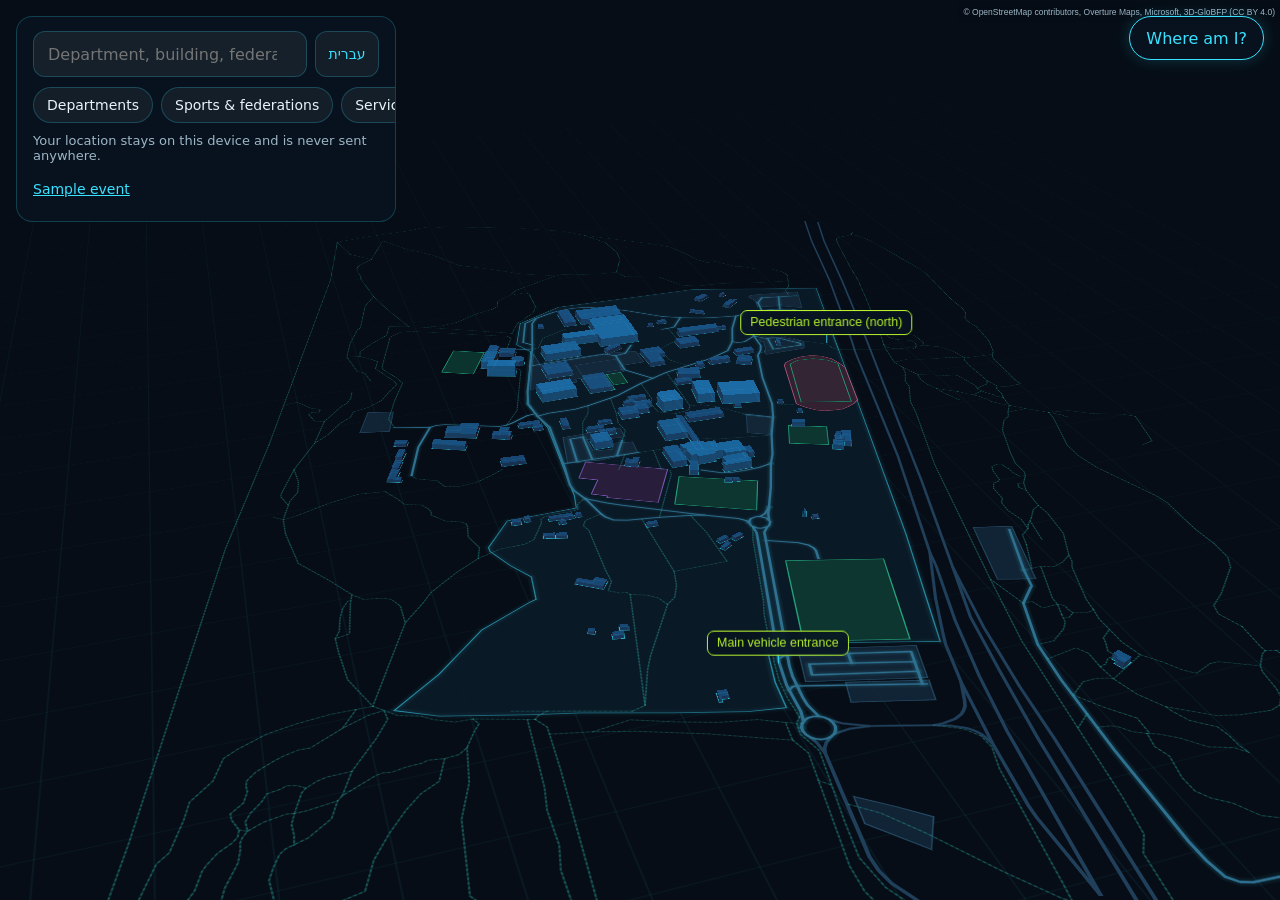
==== wingate-nav/index.html @ 74da4e4d "Update Wingate navigation app" ====
<!doctype html>
<html lang="he" dir="rtl">
  <head>
    <meta charset="UTF-8" />
    <meta name="viewport" content="width=device-width, initial-scale=1, viewport-fit=cover" />
    <meta name="theme-color" content="#060d16" />
    <meta name="apple-mobile-web-app-capable" content="yes" />
    <meta name="apple-mobile-web-app-status-bar-style" content="black-translucent" />
    <meta name="apple-mobile-web-app-title" content="ניווט וינגייט" />
    <link rel="manifest" href="./manifest.webmanifest" />
    <link rel="apple-touch-icon" href="./icons/icon-192.png" />
    <title>ניווט וינגייט</title>
    <script type="module" crossorigin src="/wingate-nav/assets/index-ClpWP4WN.js"></script>
    <link rel="stylesheet" crossorigin href="/wingate-nav/assets/index-DqFu-srZ.css">
  </head>
  <body>
    <div id="root"></div>
  </body>
</html>
---- wingate-nav/assets/index-DqFu-srZ.css ----
.maplibregl-map{-webkit-tap-highlight-color:#0000;-webkit-touch-callout:none;font:12px/20px Helvetica Neue,Arial,Helvetica,sans-serif;position:relative;overflow:hidden}.maplibregl-canvas{position:absolute;top:0;left:0}.maplibregl-map:fullscreen{width:100%;height:100%}.maplibregl-ctrl-group button.maplibregl-ctrl-compass{touch-action:none}.maplibregl-canvas-container.maplibregl-interactive,.maplibregl-ctrl-group button.maplibregl-ctrl-compass{cursor:grab;-webkit-user-select:none;user-select:none}.maplibregl-canvas-container.maplibregl-interactive.maplibregl-track-pointer{cursor:pointer}.maplibregl-canvas-container.maplibregl-interactive:active,.maplibregl-ctrl-group button.maplibregl-ctrl-compass:active{cursor:grabbing}.maplibregl-canvas-container.maplibregl-touch-zoom-rotate,.maplibregl-canvas-container.maplibregl-touch-zoom-rotate .maplibregl-canvas{touch-action:pan-x pan-y}.maplibregl-canvas-container.maplibregl-touch-drag-pan,.maplibregl-canvas-container.maplibregl-touch-drag-pan .maplibregl-canvas{touch-action:pinch-zoom}.maplibregl-canvas-container.maplibregl-touch-zoom-rotate.maplibregl-touch-drag-pan,.maplibregl-canvas-container.maplibregl-touch-zoom-rotate.maplibregl-touch-drag-pan .maplibregl-canvas{touch-action:none}.maplibregl-canvas-container.maplibregl-touch-drag-pan.maplibregl-cooperative-gestures,.maplibregl-canvas-container.maplibregl-touch-drag-pan.maplibregl-cooperative-gestures .maplibregl-canvas{touch-action:pan-x pan-y}.maplibregl-ctrl-bottom-left,.maplibregl-ctrl-bottom-right,.maplibregl-ctrl-top-left,.maplibregl-ctrl-top-right{pointer-events:none;z-index:2;position:absolute}.maplibregl-ctrl-top-left{top:0;left:0}.maplibregl-ctrl-top-right{top:0;right:0}.maplibregl-ctrl-bottom-left{bottom:0;left:0}.maplibregl-ctrl-bottom-right{bottom:0;right:0}.maplibregl-ctrl{clear:both;pointer-events:auto;transform:translate(0)}.maplibregl-ctrl-top-left .maplibregl-ctrl{float:left;margin:10px 0 0 10px}.maplibregl-ctrl-top-right .maplibregl-ctrl{float:right;margin:10px 10px 0 0}.maplibregl-ctrl-bottom-left .maplibregl-ctrl{float:left;margin:0 0 10px 10px}.maplibregl-ctrl-bottom-right .maplibregl-ctrl{float:right;margin:0 10px 10px 0}.maplibregl-ctrl-group{background:#fff;border-radius:4px}.maplibregl-ctrl-group:not(:empty){box-shadow:0 0 0 2px #0000001a}.maplibregl-ctrl-group button{box-sizing:border-box;cursor:pointer;background-color:#0000;border:0;outline:none;width:29px;height:29px;padding:0;display:block}.maplibregl-ctrl button{-webkit-user-select:none;user-select:none}.maplibregl-ctrl-group button+button{border-top:1px solid #ddd}.maplibregl-ctrl button .maplibregl-ctrl-icon{background-position:50%;background-repeat:no-repeat;width:100%;height:100%;display:block}@media (forced-colors:active){.maplibregl-ctrl-group:not(:empty){box-shadow:0 0 0 2px buttontext}.maplibregl-ctrl-icon{background-color:#0000}.maplibregl-ctrl-group button+button{border-top:1px solid buttontext}}.maplibregl-ctrl button::-moz-focus-inner{border:0;padding:0}.maplibregl-ctrl-attrib-button:focus,.maplibregl-ctrl-group button:focus{box-shadow:0 0 2px 2px #0096ff}.maplibregl-ctrl button:disabled{cursor:not-allowed}.maplibregl-ctrl button:disabled .maplibregl-ctrl-icon{opacity:.25}@media (hover:hover){.maplibregl-ctrl button:not(:disabled):hover{background-color:#0000000d}}.maplibregl-ctrl button:not(:disabled):active{background-color:#0000000d}.maplibregl-ctrl-group button:focus:focus-visible{box-shadow:0 0 2px 2px #0096ff}.maplibregl-ctrl-group button:focus:not(:focus-visible){box-shadow:none}.maplibregl-ctrl-group button:focus:first-child{border-radius:4px 4px 0 0}.maplibregl-ctrl-group button:focus:last-child{border-radius:0 0 4px 4px}.maplibregl-ctrl-group button:focus:only-child{border-radius:inherit}.maplibregl-ctrl button.maplibregl-ctrl-zoom-out .maplibregl-ctrl-icon{background-image:url("data:image/svg+xml;charset=utf-8,%3Csvg xmlns='http://www.w3.org/2000/svg' width='29' height='29' viewBox='0 0 29 29' fill='%23333'%3E %3Cpath d='M10 13c-.75 0-1.5.75-1.5 1.5S9.25 16 10 16h9c.75 0 1.5-.75 1.5-1.5S19.75 13 19 13z'/%3E %3C/svg%3E")}.maplibregl-ctrl button.maplibregl-ctrl-zoom-in .maplibregl-ctrl-icon{background-image:url("data:image/svg+xml;charset=utf-8,%3Csvg xmlns='http://www.w3.org/2000/svg' width='29' height='29' viewBox='0 0 29 29' fill='%23333'%3E %3Cpath d='M14.5 8.5c-.75 0-1.5.75-1.5 1.5v3h-3c-.75 0-1.5.75-1.5 1.5S9.25 16 10 16h3v3c0 .75.75 1.5 1.5 1.5S16 19.75 16 19v-3h3c.75 0 1.5-.75 1.5-1.5S19.75 13 19 13h-3v-3c0-.75-.75-1.5-1.5-1.5'/%3E %3C/svg%3E")}@media (forced-colors:active){.maplibregl-ctrl button.maplibregl-ctrl-zoom-out .maplibregl-ctrl-icon{background-image:url("data:image/svg+xml;charset=utf-8,%3Csvg xmlns='http://www.w3.org/2000/svg' width='29' height='29' viewBox='0 0 29 29' fill='%23fff'%3E %3Cpath d='M10 13c-.75 0-1.5.75-1.5 1.5S9.25 16 10 16h9c.75 0 1.5-.75 1.5-1.5S19.75 13 19 13z'/%3E %3C/svg%3E")}.maplibregl-ctrl button.maplibregl-ctrl-zoom-in .maplibregl-ctrl-icon{background-image:url("data:image/svg+xml;charset=utf-8,%3Csvg xmlns='http://www.w3.org/2000/svg' width='29' height='29' viewBox='0 0 29 29' fill='%23fff'%3E %3Cpath d='M14.5 8.5c-.75 0-1.5.75-1.5 1.5v3h-3c-.75 0-1.5.75-1.5 1.5S9.25 16 10 16h3v3c0 .75.75 1.5 1.5 1.5S16 19.75 16 19v-3h3c.75 0 1.5-.75 1.5-1.5S19.75 13 19 13h-3v-3c0-.75-.75-1.5-1.5-1.5'/%3E %3C/svg%3E")}}@media (forced-colors:active) and (prefers-color-scheme:light){.maplibregl-ctrl button.maplibregl-ctrl-zoom-out .maplibregl-ctrl-icon{background-image:url("data:image/svg+xml;charset=utf-8,%3Csvg xmlns='http://www.w3.org/2000/svg' width='29' height='29' viewBox='0 0 29 29' fill='%23000'%3E %3Cpath d='M10 13c-.75 0-1.5.75-1.5 1.5S9.25 16 10 16h9c.75 0 1.5-.75 1.5-1.5S19.75 13 19 13z'/%3E %3C/svg%3E")}.maplibregl-ctrl button.maplibregl-ctrl-zoom-in .maplibregl-ctrl-icon{background-image:url("data:image/svg+xml;charset=utf-8,%3Csvg xmlns='http://www.w3.org/2000/svg' width='29' height='29' viewBox='0 0 29 29' fill='%23000'%3E %3Cpath d='M14.5 8.5c-.75 0-1.5.75-1.5 1.5v3h-3c-.75 0-1.5.75-1.5 1.5S9.25 16 10 16h3v3c0 .75.75 1.5 1.5 1.5S16 19.75 16 19v-3h3c.75 0 1.5-.75 1.5-1.5S19.75 13 19 13h-3v-3c0-.75-.75-1.5-1.5-1.5'/%3E %3C/svg%3E")}}.maplibregl-ctrl button.maplibregl-ctrl-fullscreen .maplibregl-ctrl-icon{background-image:url("data:image/svg+xml;charset=utf-8,%3Csvg xmlns='http://www.w3.org/2000/svg' width='29' height='29' viewBox='0 0 29 29' fill='%23333'%3E %3Cpath d='M24 16v5.5c0 1.75-.75 2.5-2.5 2.5H16v-1l3-1.5-4-5.5 1-1 5.5 4 1.5-3zM6 16l1.5 3 5.5-4 1 1-4 5.5 3 1.5v1H7.5C5.75 24 5 23.25 5 21.5V16zm7-11v1l-3 1.5 4 5.5-1 1-5.5-4L6 13H5V7.5C5 5.75 5.75 5 7.5 5zm11 2.5c0-1.75-.75-2.5-2.5-2.5H16v1l3 1.5-4 5.5 1 1 5.5-4 1.5 3h1z'/%3E %3C/svg%3E")}.maplibregl-ctrl button.maplibregl-ctrl-shrink .maplibregl-ctrl-icon{background-image:url("data:image/svg+xml;charset=utf-8,%3Csvg xmlns='http://www.w3.org/2000/svg' width='29' height='29' viewBox='0 0 29 29'%3E %3Cpath d='M18.5 16c-1.75 0-2.5.75-2.5 2.5V24h1l1.5-3 5.5 4 1-1-4-5.5 3-1.5v-1zM13 18.5c0-1.75-.75-2.5-2.5-2.5H5v1l3 1.5L4 24l1 1 5.5-4 1.5 3h1zm3-8c0 1.75.75 2.5 2.5 2.5H24v-1l-3-1.5L25 5l-1-1-5.5 4L17 5h-1zM10.5 13c1.75 0 2.5-.75 2.5-2.5V5h-1l-1.5 3L5 4 4 5l4 5.5L5 12v1z'/%3E %3C/svg%3E")}@media (forced-colors:active){.maplibregl-ctrl button.maplibregl-ctrl-fullscreen .maplibregl-ctrl-icon{background-image:url("data:image/svg+xml;charset=utf-8,%3Csvg xmlns='http://www.w3.org/2000/svg' width='29' height='29' viewBox='0 0 29 29' fill='%23fff'%3E %3Cpath d='M24 16v5.5c0 1.75-.75 2.5-2.5 2.5H16v-1l3-1.5-4-5.5 1-1 5.5 4 1.5-3zM6 16l1.5 3 5.5-4 1 1-4 5.5 3 1.5v1H7.5C5.75 24 5 23.25 5 21.5V16zm7-11v1l-3 1.5 4 5.5-1 1-5.5-4L6 13H5V7.5C5 5.75 5.75 5 7.5 5zm11 2.5c0-1.75-.75-2.5-2.5-2.5H16v1l3 1.5-4 5.5 1 1 5.5-4 1.5 3h1z'/%3E %3C/svg%3E")}.maplibregl-ctrl button.maplibregl-ctrl-shrink .maplibregl-ctrl-icon{background-image:url("data:image/svg+xml;charset=utf-8,%3Csvg xmlns='http://www.w3.org/2000/svg' width='29' height='29' viewBox='0 0 29 29' fill='%23fff'%3E %3Cpath d='M18.5 16c-1.75 0-2.5.75-2.5 2.5V24h1l1.5-3 5.5 4 1-1-4-5.5 3-1.5v-1zM13 18.5c0-1.75-.75-2.5-2.5-2.5H5v1l3 1.5L4 24l1 1 5.5-4 1.5 3h1zm3-8c0 1.75.75 2.5 2.5 2.5H24v-1l-3-1.5L25 5l-1-1-5.5 4L17 5h-1zM10.5 13c1.75 0 2.5-.75 2.5-2.5V5h-1l-1.5 3L5 4 4 5l4 5.5L5 12v1z'/%3E %3C/svg%3E")}}@media (forced-colors:active) and (prefers-color-scheme:light){.maplibregl-ctrl button.maplibregl-ctrl-fullscreen .maplibregl-ctrl-icon{background-image:url("data:image/svg+xml;charset=utf-8,%3Csvg xmlns='http://www.w3.org/2000/svg' width='29' height='29' viewBox='0 0 29 29' fill='%23000'%3E %3Cpath d='M24 16v5.5c0 1.75-.75 2.5-2.5 2.5H16v-1l3-1.5-4-5.5 1-1 5.5 4 1.5-3zM6 16l1.5 3 5.5-4 1 1-4 5.5 3 1.5v1H7.5C5.75 24 5 23.25 5 21.5V16zm7-11v1l-3 1.5 4 5.5-1 1-5.5-4L6 13H5V7.5C5 5.75 5.75 5 7.5 5zm11 2.5c0-1.75-.75-2.5-2.5-2.5H16v1l3 1.5-4 5.5 1 1 5.5-4 1.5 3h1z'/%3E %3C/svg%3E")}.maplibregl-ctrl button.maplibregl-ctrl-shrink .maplibregl-ctrl-icon{background-image:url("data:image/svg+xml;charset=utf-8,%3Csvg xmlns='http://www.w3.org/2000/svg' width='29' height='29' viewBox='0 0 29 29' fill='%23000'%3E %3Cpath d='M18.5 16c-1.75 0-2.5.75-2.5 2.5V24h1l1.5-3 5.5 4 1-1-4-5.5 3-1.5v-1zM13 18.5c0-1.75-.75-2.5-2.5-2.5H5v1l3 1.5L4 24l1 1 5.5-4 1.5 3h1zm3-8c0 1.75.75 2.5 2.5 2.5H24v-1l-3-1.5L25 5l-1-1-5.5 4L17 5h-1zM10.5 13c1.75 0 2.5-.75 2.5-2.5V5h-1l-1.5 3L5 4 4 5l4 5.5L5 12v1z'/%3E %3C/svg%3E")}}.maplibregl-ctrl button.maplibregl-ctrl-compass .maplibregl-ctrl-icon{background-image:url("data:image/svg+xml;charset=utf-8,%3Csvg xmlns='http://www.w3.org/2000/svg' width='29' height='29' viewBox='0 0 29 29' fill='%23333'%3E %3Cpath d='m10.5 14 4-8 4 8z'/%3E %3Cpath fill='%23ccc' d='m10.5 16 4 8 4-8z'/%3E %3C/svg%3E")}@media (forced-colors:active){.maplibregl-ctrl button.maplibregl-ctrl-compass .maplibregl-ctrl-icon{background-image:url("data:image/svg+xml;charset=utf-8,%3Csvg xmlns='http://www.w3.org/2000/svg' width='29' height='29' viewBox='0 0 29 29' fill='%23fff'%3E %3Cpath d='m10.5 14 4-8 4 8z'/%3E %3Cpath fill='%23ccc' d='m10.5 16 4 8 4-8z'/%3E %3C/svg%3E")}}@media (forced-colors:active) and (prefers-color-scheme:light){.maplibregl-ctrl button.maplibregl-ctrl-compass .maplibregl-ctrl-icon{background-image:url("data:image/svg+xml;charset=utf-8,%3Csvg xmlns='http://www.w3.org/2000/svg' width='29' height='29' viewBox='0 0 29 29' fill='%23000'%3E %3Cpath d='m10.5 14 4-8 4 8z'/%3E %3Cpath fill='%23ccc' d='m10.5 16 4 8 4-8z'/%3E %3C/svg%3E")}}.maplibregl-ctrl button.maplibregl-ctrl-globe .maplibregl-ctrl-icon{background-image:url("data:image/svg+xml;charset=utf-8,%3Csvg xmlns='http://www.w3.org/2000/svg' width='22' height='22' fill='none' viewBox='0 0 22 22' stroke='%23333'%3E %3Ccircle cx='11' cy='11' r='8.5'/%3E %3Cpath d='M17.5 11c0 4.819-3.02 8.5-6.5 8.5S4.5 15.819 4.5 11 7.52 2.5 11 2.5s6.5 3.681 6.5 8.5Z'/%3E %3Cpath d='M13.5 11c0 2.447-.331 4.64-.853 6.206-.262.785-.562 1.384-.872 1.777-.314.399-.58.517-.775.517-.195 0-.461-.118-.775-.517-.31-.393-.61-.992-.872-1.777C8.831 15.64 8.5 13.446 8.5 11c0-2.447.331-4.64.853-6.206.262-.785.562-1.384.872-1.777.314-.399.58-.517.775-.517.195 0 .461.118.775.517.31.393.61.992.872 1.777.522 1.565.853 3.76.853 6.206Z'/%3E %3Cpath d='M11 7.5c-1.909 0-3.622-.166-4.845-.428-.616-.132-1.08-.283-1.379-.434a1.333 1.333 0 0 1-.224-.138c.047-.038.12-.085.224-.138.299-.151.763-.302 1.379-.434C7.378 5.666 9.091 5.5 11 5.5c1.909 0 3.622.166 4.845.428.616.132 1.08.283 1.379.434.105.053.177.1.224.138-.047.038-.12.085-.224.138-.299.151-.763.302-1.379.434-1.223.262-2.936.428-4.845.428ZM4.486 6.436ZM11 16.5c-1.909 0-3.622-.166-4.845-.428-.616-.132-1.08-.283-1.379-.434a1.33 1.33 0 0 1-.224-.138 1.33 1.33 0 0 1 .224-.138c.299-.151.763-.302 1.379-.434C7.378 14.666 9.091 14.5 11 14.5c1.909 0 3.622.166 4.845.428.616.132 1.08.283 1.379.434.105.053.177.1.224.138a1.33 1.33 0 0 1-.224.138c-.299.151-.763.302-1.379.434-1.223.262-2.936.428-4.845.428Zm-6.514-1.064ZM11 12.5c-2.46 0-4.672-.222-6.255-.574-.796-.177-1.406-.38-1.805-.59a1.465 1.465 0 0 1-.39-.272.293.293 0 0 1-.047-.064.293.293 0 0 1 .048-.064c.066-.073.189-.167.389-.272.399-.21 1.009-.413 1.805-.59C6.328 9.722 8.54 9.5 11 9.5s4.672.222 6.256.574c.795.177 1.405.38 1.804.59.2.105.323.2.39.272a.33.33 0 0 1 .047.064.293.293 0 0 1-.048.064 1.435 1.435 0 0 1-.389.272c-.399.21-1.009.413-1.804.59-1.584.352-3.796.574-6.256.574Zm-8.501-1.51v.002-.002Zm0 .018v.002-.002Zm17.002.002v-.002.002Zm0-.018v-.002.002Z'/%3E %3C/svg%3E")}.maplibregl-ctrl button.maplibregl-ctrl-globe-enabled .maplibregl-ctrl-icon{background-image:url("data:image/svg+xml;charset=utf-8,%3Csvg xmlns='http://www.w3.org/2000/svg' width='22' height='22' fill='none' viewBox='0 0 22 22' stroke='%2333b5e5'%3E %3Ccircle cx='11' cy='11' r='8.5'/%3E %3Cpath d='M17.5 11c0 4.819-3.02 8.5-6.5 8.5S4.5 15.819 4.5 11 7.52 2.5 11 2.5s6.5 3.681 6.5 8.5Z'/%3E %3Cpath d='M13.5 11c0 2.447-.331 4.64-.853 6.206-.262.785-.562 1.384-.872 1.777-.314.399-.58.517-.775.517-.195 0-.461-.118-.775-.517-.31-.393-.61-.992-.872-1.777C8.831 15.64 8.5 13.446 8.5 11c0-2.447.331-4.64.853-6.206.262-.785.562-1.384.872-1.777.314-.399.58-.517.775-.517.195 0 .461.118.775.517.31.393.61.992.872 1.777.522 1.565.853 3.76.853 6.206Z'/%3E %3Cpath d='M11 7.5c-1.909 0-3.622-.166-4.845-.428-.616-.132-1.08-.283-1.379-.434a1.333 1.333 0 0 1-.224-.138c.047-.038.12-.085.224-.138.299-.151.763-.302 1.379-.434C7.378 5.666 9.091 5.5 11 5.5c1.909 0 3.622.166 4.845.428.616.132 1.08.283 1.379.434.105.053.177.1.224.138-.047.038-.12.085-.224.138-.299.151-.763.302-1.379.434-1.223.262-2.936.428-4.845.428ZM4.486 6.436ZM11 16.5c-1.909 0-3.622-.166-4.845-.428-.616-.132-1.08-.283-1.379-.434a1.33 1.33 0 0 1-.224-.138 1.33 1.33 0 0 1 .224-.138c.299-.151.763-.302 1.379-.434C7.378 14.666 9.091 14.5 11 14.5c1.909 0 3.622.166 4.845.428.616.132 1.08.283 1.379.434.105.053.177.1.224.138a1.33 1.33 0 0 1-.224.138c-.299.151-.763.302-1.379.434-1.223.262-2.936.428-4.845.428Zm-6.514-1.064ZM11 12.5c-2.46 0-4.672-.222-6.255-.574-.796-.177-1.406-.38-1.805-.59a1.465 1.465 0 0 1-.39-.272.293.293 0 0 1-.047-.064.293.293 0 0 1 .048-.064c.066-.073.189-.167.389-.272.399-.21 1.009-.413 1.805-.59C6.328 9.722 8.54 9.5 11 9.5s4.672.222 6.256.574c.795.177 1.405.38 1.804.59.2.105.323.2.39.272a.33.33 0 0 1 .047.064.293.293 0 0 1-.048.064 1.435 1.435 0 0 1-.389.272c-.399.21-1.009.413-1.804.59-1.584.352-3.796.574-6.256.574Zm-8.501-1.51v.002-.002Zm0 .018v.002-.002Zm17.002.002v-.002.002Zm0-.018v-.002.002Z'/%3E %3C/svg%3E")}.maplibregl-ctrl button.maplibregl-ctrl-terrain .maplibregl-ctrl-icon{background-image:url("data:image/svg+xml;charset=utf-8,%3Csvg xmlns='http://www.w3.org/2000/svg' width='22' height='22' viewBox='0 0 22 22' fill='%23333'%3E %3Cpath d='m1.754 13.406 4.453-4.851 3.09 3.09 3.281 3.277.969-.969-3.309-3.312 3.844-4.121 6.148 6.886h1.082v-.855l-7.207-8.07-4.84 5.187L6.169 6.57l-5.48 5.965v.871ZM.688 16.844h20.625v1.375H.688Zm0 0'/%3E %3C/svg%3E")}.maplibregl-ctrl button.maplibregl-ctrl-terrain-enabled .maplibregl-ctrl-icon{background-image:url("data:image/svg+xml;charset=utf-8,%3Csvg xmlns='http://www.w3.org/2000/svg' width='22' height='22' viewBox='0 0 22 22' fill='%2333b5e5'%3E %3Cpath d='m1.754 13.406 4.453-4.851 3.09 3.09 3.281 3.277.969-.969-3.309-3.312 3.844-4.121 6.148 6.886h1.082v-.855l-7.207-8.07-4.84 5.187L6.169 6.57l-5.48 5.965v.871ZM.688 16.844h20.625v1.375H.688Zm0 0'/%3E %3C/svg%3E")}.maplibregl-ctrl button.maplibregl-ctrl-geolocate .maplibregl-ctrl-icon{background-image:url("data:image/svg+xml;charset=utf-8,%3Csvg xmlns='http://www.w3.org/2000/svg' width='29' height='29' viewBox='0 0 20 20' fill='%23333'%3E %3Cpath d='M10 4C9 4 9 5 9 5v.1A5 5 0 0 0 5.1 9H5s-1 0-1 1 1 1 1 1h.1A5 5 0 0 0 9 14.9v.1s0 1 1 1 1-1 1-1v-.1a5 5 0 0 0 3.9-3.9h.1s1 0 1-1-1-1-1-1h-.1A5 5 0 0 0 11 5.1V5s0-1-1-1m0 2.5a3.5 3.5 0 1 1 0 7 3.5 3.5 0 1 1 0-7'/%3E %3Ccircle id='dot' cx='10' cy='10' r='2'/%3E %3Cpath id='stroke' d='m14 5 1 1-9 9-1-1z' display='none'/%3E %3C/svg%3E")}.maplibregl-ctrl button.maplibregl-ctrl-geolocate:disabled .maplibregl-ctrl-icon{background-image:url("data:image/svg+xml;charset=utf-8,%3Csvg xmlns='http://www.w3.org/2000/svg' width='29' height='29' viewBox='0 0 20 20' fill='%23aaa'%3E %3Cpath d='M10 4C9 4 9 5 9 5v.1A5 5 0 0 0 5.1 9H5s-1 0-1 1 1 1 1 1h.1A5 5 0 0 0 9 14.9v.1s0 1 1 1 1-1 1-1v-.1a5 5 0 0 0 3.9-3.9h.1s1 0 1-1-1-1-1-1h-.1A5 5 0 0 0 11 5.1V5s0-1-1-1m0 2.5a3.5 3.5 0 1 1 0 7 3.5 3.5 0 1 1 0-7'/%3E %3Ccircle id='dot' cx='10' cy='10' r='2'/%3E %3Cpath id='stroke' d='m14 5 1 1-9 9-1-1z' fill='%23f00'/%3E %3C/svg%3E")}.maplibregl-ctrl button.maplibregl-ctrl-geolocate.maplibregl-ctrl-geolocate-active .maplibregl-ctrl-icon{background-image:url("data:image/svg+xml;charset=utf-8,%3Csvg xmlns='http://www.w3.org/2000/svg' width='29' height='29' viewBox='0 0 20 20' fill='%2333b5e5'%3E %3Cpath d='M10 4C9 4 9 5 9 5v.1A5 5 0 0 0 5.1 9H5s-1 0-1 1 1 1 1 1h.1A5 5 0 0 0 9 14.9v.1s0 1 1 1 1-1 1-1v-.1a5 5 0 0 0 3.9-3.9h.1s1 0 1-1-1-1-1-1h-.1A5 5 0 0 0 11 5.1V5s0-1-1-1m0 2.5a3.5 3.5 0 1 1 0 7 3.5 3.5 0 1 1 0-7'/%3E %3Ccircle id='dot' cx='10' cy='10' r='2'/%3E %3Cpath id='stroke' d='m14 5 1 1-9 9-1-1z' display='none'/%3E %3C/svg%3E")}.maplibregl-ctrl button.maplibregl-ctrl-geolocate.maplibregl-ctrl-geolocate-active-error .maplibregl-ctrl-icon{background-image:url("data:image/svg+xml;charset=utf-8,%3Csvg xmlns='http://www.w3.org/2000/svg' width='29' height='29' viewBox='0 0 20 20' fill='%23e58978'%3E %3Cpath d='M10 4C9 4 9 5 9 5v.1A5 5 0 0 0 5.1 9H5s-1 0-1 1 1 1 1 1h.1A5 5 0 0 0 9 14.9v.1s0 1 1 1 1-1 1-1v-.1a5 5 0 0 0 3.9-3.9h.1s1 0 1-1-1-1-1-1h-.1A5 5 0 0 0 11 5.1V5s0-1-1-1m0 2.5a3.5 3.5 0 1 1 0 7 3.5 3.5 0 1 1 0-7'/%3E %3Ccircle id='dot' cx='10' cy='10' r='2'/%3E %3Cpath id='stroke' d='m14 5 1 1-9 9-1-1z' display='none'/%3E %3C/svg%3E")}.maplibregl-ctrl button.maplibregl-ctrl-geolocate.maplibregl-ctrl-geolocate-background .maplibregl-ctrl-icon{background-image:url("data:image/svg+xml;charset=utf-8,%3Csvg xmlns='http://www.w3.org/2000/svg' width='29' height='29' viewBox='0 0 20 20' fill='%2333b5e5'%3E %3Cpath d='M10 4C9 4 9 5 9 5v.1A5 5 0 0 0 5.1 9H5s-1 0-1 1 1 1 1 1h.1A5 5 0 0 0 9 14.9v.1s0 1 1 1 1-1 1-1v-.1a5 5 0 0 0 3.9-3.9h.1s1 0 1-1-1-1-1-1h-.1A5 5 0 0 0 11 5.1V5s0-1-1-1m0 2.5a3.5 3.5 0 1 1 0 7 3.5 3.5 0 1 1 0-7'/%3E %3Ccircle id='dot' cx='10' cy='10' r='2' display='none'/%3E %3Cpath id='stroke' d='m14 5 1 1-9 9-1-1z' display='none'/%3E %3C/svg%3E")}.maplibregl-ctrl button.maplibregl-ctrl-geolocate.maplibregl-ctrl-geolocate-background-error .maplibregl-ctrl-icon{background-image:url("data:image/svg+xml;charset=utf-8,%3Csvg xmlns='http://www.w3.org/2000/svg' width='29' height='29' viewBox='0 0 20 20' fill='%23e54e33'%3E %3Cpath d='M10 4C9 4 9 5 9 5v.1A5 5 0 0 0 5.1 9H5s-1 0-1 1 1 1 1 1h.1A5 5 0 0 0 9 14.9v.1s0 1 1 1 1-1 1-1v-.1a5 5 0 0 0 3.9-3.9h.1s1 0 1-1-1-1-1-1h-.1A5 5 0 0 0 11 5.1V5s0-1-1-1m0 2.5a3.5 3.5 0 1 1 0 7 3.5 3.5 0 1 1 0-7'/%3E %3Ccircle id='dot' cx='10' cy='10' r='2' display='none'/%3E %3Cpath id='stroke' d='m14 5 1 1-9 9-1-1z' display='none'/%3E %3C/svg%3E")}.maplibregl-ctrl button.maplibregl-ctrl-geolocate.maplibregl-ctrl-geolocate-waiting .maplibregl-ctrl-icon{animation:2s linear infinite maplibregl-spin}@media (forced-colors:active){.maplibregl-ctrl button.maplibregl-ctrl-geolocate .maplibregl-ctrl-icon{background-image:url("data:image/svg+xml;charset=utf-8,%3Csvg xmlns='http://www.w3.org/2000/svg' width='29' height='29' viewBox='0 0 20 20' fill='%23fff'%3E %3Cpath d='M10 4C9 4 9 5 9 5v.1A5 5 0 0 0 5.1 9H5s-1 0-1 1 1 1 1 1h.1A5 5 0 0 0 9 14.9v.1s0 1 1 1 1-1 1-1v-.1a5 5 0 0 0 3.9-3.9h.1s1 0 1-1-1-1-1-1h-.1A5 5 0 0 0 11 5.1V5s0-1-1-1m0 2.5a3.5 3.5 0 1 1 0 7 3.5 3.5 0 1 1 0-7'/%3E %3Ccircle id='dot' cx='10' cy='10' r='2'/%3E %3Cpath id='stroke' d='m14 5 1 1-9 9-1-1z' display='none'/%3E %3C/svg%3E")}.maplibregl-ctrl button.maplibregl-ctrl-geolocate:disabled .maplibregl-ctrl-icon{background-image:url("data:image/svg+xml;charset=utf-8,%3Csvg xmlns='http://www.w3.org/2000/svg' width='29' height='29' viewBox='0 0 20 20' fill='%23999'%3E %3Cpath d='M10 4C9 4 9 5 9 5v.1A5 5 0 0 0 5.1 9H5s-1 0-1 1 1 1 1 1h.1A5 5 0 0 0 9 14.9v.1s0 1 1 1 1-1 1-1v-.1a5 5 0 0 0 3.9-3.9h.1s1 0 1-1-1-1-1-1h-.1A5 5 0 0 0 11 5.1V5s0-1-1-1m0 2.5a3.5 3.5 0 1 1 0 7 3.5 3.5 0 1 1 0-7'/%3E %3Ccircle id='dot' cx='10' cy='10' r='2'/%3E %3Cpath id='stroke' d='m14 5 1 1-9 9-1-1z' fill='%23f00'/%3E %3C/svg%3E")}.maplibregl-ctrl button.maplibregl-ctrl-geolocate.maplibregl-ctrl-geolocate-active .maplibregl-ctrl-icon{background-image:url("data:image/svg+xml;charset=utf-8,%3Csvg xmlns='http://www.w3.org/2000/svg' width='29' height='29' viewBox='0 0 20 20' fill='%2333b5e5'%3E %3Cpath d='M10 4C9 4 9 5 9 5v.1A5 5 0 0 0 5.1 9H5s-1 0-1 1 1 1 1 1h.1A5 5 0 0 0 9 14.9v.1s0 1 1 1 1-1 1-1v-.1a5 5 0 0 0 3.9-3.9h.1s1 0 1-1-1-1-1-1h-.1A5 5 0 0 0 11 5.1V5s0-1-1-1m0 2.5a3.5 3.5 0 1 1 0 7 3.5 3.5 0 1 1 0-7'/%3E %3Ccircle id='dot' cx='10' cy='10' r='2'/%3E %3Cpath id='stroke' d='m14 5 1 1-9 9-1-1z' display='none'/%3E %3C/svg%3E")}.maplibregl-ctrl button.maplibregl-ctrl-geolocate.maplibregl-ctrl-geolocate-active-error .maplibregl-ctrl-icon{background-image:url("data:image/svg+xml;charset=utf-8,%3Csvg xmlns='http://www.w3.org/2000/svg' width='29' height='29' viewBox='0 0 20 20' fill='%23e58978'%3E %3Cpath d='M10 4C9 4 9 5 9 5v.1A5 5 0 0 0 5.1 9H5s-1 0-1 1 1 1 1 1h.1A5 5 0 0 0 9 14.9v.1s0 1 1 1 1-1 1-1v-.1a5 5 0 0 0 3.9-3.9h.1s1 0 1-1-1-1-1-1h-.1A5 5 0 0 0 11 5.1V5s0-1-1-1m0 2.5a3.5 3.5 0 1 1 0 7 3.5 3.5 0 1 1 0-7'/%3E %3Ccircle id='dot' cx='10' cy='10' r='2'/%3E %3Cpath id='stroke' d='m14 5 1 1-9 9-1-1z' display='none'/%3E %3C/svg%3E")}.maplibregl-ctrl button.maplibregl-ctrl-geolocate.maplibregl-ctrl-geolocate-background .maplibregl-ctrl-icon{background-image:url("data:image/svg+xml;charset=utf-8,%3Csvg xmlns='http://www.w3.org/2000/svg' width='29' height='29' viewBox='0 0 20 20' fill='%2333b5e5'%3E %3Cpath d='M10 4C9 4 9 5 9 5v.1A5 5 0 0 0 5.1 9H5s-1 0-1 1 1 1 1 1h.1A5 5 0 0 0 9 14.9v.1s0 1 1 1 1-1 1-1v-.1a5 5 0 0 0 3.9-3.9h.1s1 0 1-1-1-1-1-1h-.1A5 5 0 0 0 11 5.1V5s0-1-1-1m0 2.5a3.5 3.5 0 1 1 0 7 3.5 3.5 0 1 1 0-7'/%3E %3Ccircle id='dot' cx='10' cy='10' r='2' display='none'/%3E %3Cpath id='stroke' d='m14 5 1 1-9 9-1-1z' display='none'/%3E %3C/svg%3E")}.maplibregl-ctrl button.maplibregl-ctrl-geolocate.maplibregl-ctrl-geolocate-background-error .maplibregl-ctrl-icon{background-image:url("data:image/svg+xml;charset=utf-8,%3Csvg xmlns='http://www.w3.org/2000/svg' width='29' height='29' viewBox='0 0 20 20' fill='%23e54e33'%3E %3Cpath d='M10 4C9 4 9 5 9 5v.1A5 5 0 0 0 5.1 9H5s-1 0-1 1 1 1 1 1h.1A5 5 0 0 0 9 14.9v.1s0 1 1 1 1-1 1-1v-.1a5 5 0 0 0 3.9-3.9h.1s1 0 1-1-1-1-1-1h-.1A5 5 0 0 0 11 5.1V5s0-1-1-1m0 2.5a3.5 3.5 0 1 1 0 7 3.5 3.5 0 1 1 0-7'/%3E %3Ccircle id='dot' cx='10' cy='10' r='2' display='none'/%3E %3Cpath id='stroke' d='m14 5 1 1-9 9-1-1z' display='none'/%3E %3C/svg%3E")}}@media (forced-colors:active) and (prefers-color-scheme:light){.maplibregl-ctrl button.maplibregl-ctrl-geolocate .maplibregl-ctrl-icon{background-image:url("data:image/svg+xml;charset=utf-8,%3Csvg xmlns='http://www.w3.org/2000/svg' width='29' height='29' viewBox='0 0 20 20' fill='%23000'%3E %3Cpath d='M10 4C9 4 9 5 9 5v.1A5 5 0 0 0 5.1 9H5s-1 0-1 1 1 1 1 1h.1A5 5 0 0 0 9 14.9v.1s0 1 1 1 1-1 1-1v-.1a5 5 0 0 0 3.9-3.9h.1s1 0 1-1-1-1-1-1h-.1A5 5 0 0 0 11 5.1V5s0-1-1-1m0 2.5a3.5 3.5 0 1 1 0 7 3.5 3.5 0 1 1 0-7'/%3E %3Ccircle id='dot' cx='10' cy='10' r='2'/%3E %3Cpath id='stroke' d='m14 5 1 1-9 9-1-1z' display='none'/%3E %3C/svg%3E")}.maplibregl-ctrl button.maplibregl-ctrl-geolocate:disabled .maplibregl-ctrl-icon{background-image:url("data:image/svg+xml;charset=utf-8,%3Csvg xmlns='http://www.w3.org/2000/svg' width='29' height='29' viewBox='0 0 20 20' fill='%23666'%3E %3Cpath d='M10 4C9 4 9 5 9 5v.1A5 5 0 0 0 5.1 9H5s-1 0-1 1 1 1 1 1h.1A5 5 0 0 0 9 14.9v.1s0 1 1 1 1-1 1-1v-.1a5 5 0 0 0 3.9-3.9h.1s1 0 1-1-1-1-1-1h-.1A5 5 0 0 0 11 5.1V5s0-1-1-1m0 2.5a3.5 3.5 0 1 1 0 7 3.5 3.5 0 1 1 0-7'/%3E %3Ccircle id='dot' cx='10' cy='10' r='2'/%3E %3Cpath id='stroke' d='m14 5 1 1-9 9-1-1z' fill='%23f00'/%3E %3C/svg%3E")}}@keyframes maplibregl-spin{0%{transform:rotate(0)}to{transform:rotate(1turn)}}a.maplibregl-ctrl-logo{cursor:pointer;background-image:url("data:image/svg+xml;charset=utf-8,%3Csvg xmlns='http://www.w3.org/2000/svg' width='88' height='23' fill='none'%3E %3Cpath fill='%23000' fill-opacity='.4' fill-rule='evenodd' d='M17.408 16.796h-1.827l2.501-12.095h.198l3.324 6.533.988 2.19.988-2.19 3.258-6.533h.181l2.6 12.095h-1.81l-1.218-5.644-.362-1.71-.658 1.71-2.929 5.644h-.098l-2.914-5.644-.757-1.71-.345 1.71zm1.958-3.42-.726 3.663a1.255 1.255 0 0 1-1.232 1.011h-1.827a1.255 1.255 0 0 1-1.229-1.509l2.501-12.095a1.255 1.255 0 0 1 1.23-1.001h.197a1.25 1.25 0 0 1 1.12.685l3.19 6.273 3.125-6.263a1.25 1.25 0 0 1 1.123-.695h.181a1.255 1.255 0 0 1 1.227.991l1.443 6.71a5 5 0 0 1 .314-.787l.009-.016a4.6 4.6 0 0 1 1.777-1.887c.782-.46 1.668-.667 2.611-.667a4.6 4.6 0 0 1 1.7.32l.306.134c.21-.16.474-.256.759-.256h1.694a1.255 1.255 0 0 1 1.212.925 1.255 1.255 0 0 1 1.212-.925h1.711c.284 0 .545.094.755.252.613-.3 1.312-.45 2.075-.45 1.356 0 2.557.445 3.482 1.4q.47.48.763 1.064V4.701a1.255 1.255 0 0 1 1.255-1.255h1.86A1.255 1.255 0 0 1 54.44 4.7v9.194h2.217c.19 0 .37.043.532.118v-4.77c0-.356.147-.678.385-.906a2.42 2.42 0 0 1-.682-1.71c0-.665.267-1.253.735-1.7a2.45 2.45 0 0 1 1.722-.674 2.43 2.43 0 0 1 1.705.675q.318.302.504.683V4.7a1.255 1.255 0 0 1 1.255-1.255h1.744A1.255 1.255 0 0 1 65.812 4.7v3.335a4.8 4.8 0 0 1 1.526-.246c.938 0 1.817.214 2.59.69a4.47 4.47 0 0 1 1.67 1.743v-.98a1.255 1.255 0 0 1 1.256-1.256h1.777c.233 0 .451.064.639.174a3.4 3.4 0 0 1 1.567-.372c.346 0 .861.02 1.285.232a1.25 1.25 0 0 1 .689 1.004 4.7 4.7 0 0 1 .853-.588c.795-.44 1.675-.647 2.61-.647 1.385 0 2.65.39 3.525 1.396.836.938 1.168 2.173 1.168 3.528q-.001.515-.056 1.051a1.255 1.255 0 0 1-.947 1.09l.408.952a1.255 1.255 0 0 1-.477 1.552c-.418.268-.92.463-1.458.612-.613.171-1.304.244-2.049.244-1.06 0-2.043-.207-2.886-.698l-.015-.008c-.798-.48-1.419-1.135-1.818-1.963l-.004-.008a5.8 5.8 0 0 1-.548-2.512q0-.429.053-.843a1.3 1.3 0 0 1-.333-.086l-.166-.004c-.223 0-.426.062-.643.228-.03.024-.142.139-.142.59v3.883a1.255 1.255 0 0 1-1.256 1.256h-1.777a1.255 1.255 0 0 1-1.256-1.256V15.69l-.032.057a4.8 4.8 0 0 1-1.86 1.833 5.04 5.04 0 0 1-2.484.634 4.5 4.5 0 0 1-1.935-.424 1.25 1.25 0 0 1-.764.258h-1.71a1.255 1.255 0 0 1-1.256-1.255V7.687a2.4 2.4 0 0 1-.428.625c.253.23.412.561.412.93v7.553a1.255 1.255 0 0 1-1.256 1.255h-1.843a1.25 1.25 0 0 1-.894-.373c-.228.23-.544.373-.894.373H51.32a1.255 1.255 0 0 1-1.256-1.255v-1.251l-.061.117a4.7 4.7 0 0 1-1.782 1.884 4.77 4.77 0 0 1-2.485.67 5.6 5.6 0 0 1-1.485-.188l.009 2.764a1.255 1.255 0 0 1-1.255 1.259h-1.729a1.255 1.255 0 0 1-1.255-1.255v-3.537a1.255 1.255 0 0 1-1.167.793h-1.679a1.25 1.25 0 0 1-.77-.263 4.5 4.5 0 0 1-1.945.429c-.885 0-1.724-.21-2.495-.632l-.017-.01a5 5 0 0 1-1.081-.836 1.255 1.255 0 0 1-1.254 1.312h-1.81a1.255 1.255 0 0 1-1.228-.99l-.782-3.625-2.044 3.939a1.25 1.25 0 0 1-1.115.676h-.098a1.25 1.25 0 0 1-1.116-.68l-2.061-3.994zM35.92 16.63l.207-.114.223-.15q.493-.356.735-.785l.061-.118.033 1.332h1.678V9.242h-1.694l-.033 1.267q-.133-.329-.526-.658l-.032-.028a3.2 3.2 0 0 0-.668-.428l-.27-.12a3.3 3.3 0 0 0-1.235-.23q-1.136-.001-1.974.493a3.36 3.36 0 0 0-1.3 1.382q-.445.89-.444 2.074 0 1.2.51 2.107a3.8 3.8 0 0 0 1.382 1.381 3.9 3.9 0 0 0 1.893.477q.795 0 1.455-.33zm-2.789-5.38q-.576.675-.575 1.762 0 1.102.559 1.794.576.675 1.645.675a2.25 2.25 0 0 0 .934-.19 2.2 2.2 0 0 0 .468-.29l.178-.161a2.2 2.2 0 0 0 .397-.561q.244-.5.244-1.15v-.115q0-.708-.296-1.267l-.043-.077a2.2 2.2 0 0 0-.633-.709l-.13-.086-.047-.028a2.1 2.1 0 0 0-1.073-.285q-1.052 0-1.629.692zm2.316 2.706c.163-.17.28-.407.28-.83v-.114c0-.292-.06-.508-.15-.68a.96.96 0 0 0-.353-.389.85.85 0 0 0-.464-.127c-.4 0-.56.114-.664.239l-.01.012c-.148.174-.275.45-.275.945 0 .506.122.801.27.99.097.11.266.224.68.224.303 0 .504-.09.687-.269zm7.545 1.705a2.6 2.6 0 0 0 .331.423q.319.33.755.548l.173.074q.65.255 1.49.255 1.02 0 1.844-.493a3.45 3.45 0 0 0 1.316-1.4q.493-.904.493-2.089 0-1.909-.988-2.913-.988-1.02-2.584-1.02-.898 0-1.575.347a3 3 0 0 0-.415.262l-.199.166a3.4 3.4 0 0 0-.64.82V9.242h-1.712v11.553h1.729l-.017-5.134zm.53-1.138q.206.29.48.5l.155.11.053.034q.51.296 1.119.297 1.07 0 1.645-.675.577-.69.576-1.762 0-1.119-.576-1.777-.558-.675-1.645-.675-.435 0-.835.16a2 2 0 0 0-.284.136 2 2 0 0 0-.363.254 2.2 2.2 0 0 0-.46.569l-.082.162a2.6 2.6 0 0 0-.213 1.072v.115q0 .707.296 1.267l.135.211zm.964-.818a1.1 1.1 0 0 0 .367.385.94.94 0 0 0 .476.118c.423 0 .59-.117.687-.23.159-.194.28-.478.28-.95 0-.53-.133-.8-.266-.952l-.021-.025c-.078-.094-.231-.221-.68-.221a1 1 0 0 0-.503.135l-.012.007a.86.86 0 0 0-.335.343c-.073.133-.132.324-.132.614v.115a1.4 1.4 0 0 0 .14.66zm15.7-6.222q.347-.346.346-.856a1.05 1.05 0 0 0-.345-.79 1.18 1.18 0 0 0-.84-.329q-.51 0-.855.33a1.05 1.05 0 0 0-.346.79q0 .51.346.855.345.346.856.346.51 0 .839-.346zm4.337 9.314.033-1.332q.191.403.59.747l.098.081a4 4 0 0 0 .316.224l.223.122a3.2 3.2 0 0 0 1.44.322 3.8 3.8 0 0 0 1.875-.477 3.5 3.5 0 0 0 1.382-1.366q.527-.89.526-2.09 0-1.184-.444-2.073a3.24 3.24 0 0 0-1.283-1.399q-.823-.51-1.942-.51a3.5 3.5 0 0 0-1.527.344l-.086.043-.165.09a3 3 0 0 0-.33.214q-.432.315-.656.707a2 2 0 0 0-.099.198l.082-1.283V4.701h-1.744v12.095zm.473-2.509a2.5 2.5 0 0 0 .566.7q.117.098.245.18l.144.08a2.1 2.1 0 0 0 .975.232q1.07 0 1.645-.675.576-.69.576-1.778 0-1.102-.576-1.777-.56-.691-1.645-.692a2.2 2.2 0 0 0-1.015.235q-.22.113-.415.282l-.15.142a2.1 2.1 0 0 0-.42.594q-.223.479-.223 1.1v.115q0 .705.293 1.26zm2.616-.293c.157-.191.28-.479.28-.967 0-.51-.13-.79-.276-.961l-.021-.026c-.082-.1-.232-.225-.67-.225a.87.87 0 0 0-.681.279l-.012.011c-.154.155-.274.38-.274.807v.115c0 .285.057.499.144.669a1.1 1.1 0 0 0 .367.405c.137.082.28.123.455.123.423 0 .59-.118.686-.23zm8.266-3.013q.345-.13.724-.14l.069-.002q.493 0 .642.099l.247-1.794q-.196-.099-.717-.099a2.3 2.3 0 0 0-.545.063 2 2 0 0 0-.411.148 2.2 2.2 0 0 0-.4.249 2.5 2.5 0 0 0-.485.499 2.7 2.7 0 0 0-.32.581l-.05.137v-1.48h-1.778v7.553h1.777v-3.884q0-.546.159-.943a1.5 1.5 0 0 1 .466-.636 2.5 2.5 0 0 1 .399-.253 2 2 0 0 1 .224-.099zm9.784 2.656.05-.922q0-1.743-.856-2.698-.838-.97-2.584-.97-1.119-.001-2.007.493a3.46 3.46 0 0 0-1.4 1.382q-.493.906-.493 2.106 0 1.07.428 1.975.428.89 1.332 1.432.906.526 2.255.526.973 0 1.668-.185l.044-.012.135-.04q.613-.184.984-.421l-.542-1.267q-.3.162-.642.274l-.297.087q-.51.131-1.3.131-.954 0-1.497-.444a1.6 1.6 0 0 1-.192-.193q-.366-.44-.512-1.234l-.004-.021zm-5.427-1.256-.003.022h3.752v-.138q-.011-.727-.288-1.118a1 1 0 0 0-.156-.176q-.46-.428-1.316-.428-.986 0-1.494.604-.379.45-.494 1.234zm-27.053 2.77V4.7h-1.86v12.095h5.333V15.15zm7.103-5.908v7.553h-1.843V9.242h1.843z'/%3E %3Cpath fill='%23fff' d='m19.63 11.151-.757-1.71-.345 1.71-1.12 5.644h-1.827L18.083 4.7h.197l3.325 6.533.988 2.19.988-2.19L26.839 4.7h.181l2.6 12.095h-1.81l-1.218-5.644-.362-1.71-.658 1.71-2.93 5.644h-.098l-2.913-5.644zm14.836 5.81q-1.02 0-1.893-.478a3.8 3.8 0 0 1-1.381-1.382q-.51-.906-.51-2.106 0-1.185.444-2.074a3.36 3.36 0 0 1 1.3-1.382q.839-.494 1.974-.494a3.3 3.3 0 0 1 1.234.231 3.3 3.3 0 0 1 .97.575q.396.33.527.659l.033-1.267h1.694v7.553H37.18l-.033-1.332q-.279.593-1.02 1.053a3.17 3.17 0 0 1-1.662.444zm.296-1.482q.938 0 1.58-.642.642-.66.642-1.711v-.115q0-.708-.296-1.267a2.2 2.2 0 0 0-.807-.872 2.1 2.1 0 0 0-1.119-.313q-1.053 0-1.629.692-.575.675-.575 1.76 0 1.103.559 1.795.577.675 1.645.675zm6.521-6.237h1.711v1.4q.906-1.597 2.83-1.597 1.596 0 2.584 1.02.988 1.005.988 2.914 0 1.185-.493 2.09a3.46 3.46 0 0 1-1.316 1.399 3.5 3.5 0 0 1-1.844.493q-.954 0-1.662-.329a2.67 2.67 0 0 1-1.086-.97l.017 5.134h-1.728zm4.048 6.22q1.07 0 1.645-.674.577-.69.576-1.762 0-1.119-.576-1.777-.558-.675-1.645-.675-.592 0-1.12.296-.51.28-.822.823-.296.527-.296 1.234v.115q0 .708.296 1.267.313.543.823.855.51.296 1.119.297z'/%3E %3Cpath fill='%23e1e3e9' d='M51.325 4.7h1.86v10.45h3.473v1.646h-5.333zm7.12 4.542h1.843v7.553h-1.843zm.905-1.415a1.16 1.16 0 0 1-.856-.346 1.17 1.17 0 0 1-.346-.856 1.05 1.05 0 0 1 .346-.79q.346-.329.856-.329.494 0 .839.33a1.05 1.05 0 0 1 .345.79 1.16 1.16 0 0 1-.345.855q-.33.346-.84.346zm7.875 9.133a3.17 3.17 0 0 1-1.662-.444q-.723-.46-1.004-1.053l-.033 1.332h-1.71V4.701h1.743v4.657l-.082 1.283q.279-.658 1.086-1.119a3.5 3.5 0 0 1 1.778-.477q1.119 0 1.942.51a3.24 3.24 0 0 1 1.283 1.4q.445.888.444 2.072 0 1.201-.526 2.09a3.5 3.5 0 0 1-1.382 1.366 3.8 3.8 0 0 1-1.876.477zm-.296-1.481q1.069 0 1.645-.675.577-.69.577-1.778 0-1.102-.577-1.776-.56-.691-1.645-.692a2.12 2.12 0 0 0-1.58.659q-.642.641-.642 1.694v.115q0 .71.296 1.267a2.4 2.4 0 0 0 .807.872 2.1 2.1 0 0 0 1.119.313zm5.927-6.237h1.777v1.481q.263-.757.856-1.217a2.14 2.14 0 0 1 1.349-.46q.527 0 .724.098l-.247 1.794q-.149-.099-.642-.099-.774 0-1.416.494-.626.493-.626 1.58v3.883h-1.777V9.242zm9.534 7.718q-1.35 0-2.255-.526-.904-.543-1.332-1.432a4.6 4.6 0 0 1-.428-1.975q0-1.2.493-2.106a3.46 3.46 0 0 1 1.4-1.382q.889-.495 2.007-.494 1.744 0 2.584.97.855.956.856 2.7 0 .444-.05.92h-5.43q.18 1.005.708 1.45.542.443 1.497.443.79 0 1.3-.131a4 4 0 0 0 .938-.362l.542 1.267q-.411.263-1.119.46-.708.198-1.711.197zm1.596-4.558q.016-1.02-.444-1.432-.46-.428-1.316-.428-1.728 0-1.991 1.86z'/%3E %3Cpath d='M5.074 15.948a.484.657 0 0 0-.486.659v1.84a.484.657 0 0 0 .486.659h4.101a.484.657 0 0 0 .486-.659v-1.84a.484.657 0 0 0-.486-.659zm3.56 1.16H5.617v.838h3.017z' style='fill:%23fff;fill-rule:evenodd;stroke-width:1.03600001'/%3E %3Cg style='stroke-width:1.12603545'%3E %3Cpath d='M-9.408-1.416c-3.833-.025-7.056 2.912-7.08 6.615-.02 3.08 1.653 4.832 3.107 6.268.903.892 1.721 1.74 2.32 2.902l-.525-.004c-.543-.003-.992.304-1.24.639a1.87 1.87 0 0 0-.362 1.121l-.011 1.877c-.003.402.104.787.347 1.125.244.338.688.653 1.23.656l4.142.028c.542.003.99-.306 1.238-.641a1.87 1.87 0 0 0 .363-1.121l.012-1.875a1.87 1.87 0 0 0-.348-1.127c-.243-.338-.688-.653-1.23-.656l-.518-.004c.597-1.145 1.425-1.983 2.348-2.87 1.473-1.414 3.18-3.149 3.2-6.226-.016-3.59-2.923-6.684-6.993-6.707m-.006 1.1v.002c3.274.02 5.92 2.532 5.9 5.6-.017 2.706-1.39 4.026-2.863 5.44-1.034.994-2.118 2.033-2.814 3.633-.018.041-.052.055-.075.065q-.013.004-.02.01a.34.34 0 0 1-.226.084.34.34 0 0 1-.224-.086l-.092-.077c-.699-1.615-1.768-2.669-2.781-3.67-1.454-1.435-2.797-2.762-2.78-5.478.02-3.067 2.7-5.545 5.975-5.523m-.02 2.826c-1.62-.01-2.944 1.315-2.955 2.96-.01 1.646 1.295 2.988 2.916 2.999h.002c1.621.01 2.943-1.316 2.953-2.961.011-1.646-1.294-2.988-2.916-2.998m-.005 1.1c1.017.006 1.829.83 1.822 1.89s-.83 1.874-1.848 1.867c-1.018-.006-1.829-.83-1.822-1.89s.83-1.874 1.848-1.868m-2.155 11.857 4.14.025c.271.002.49.305.487.676l-.013 1.875c-.003.37-.224.67-.495.668l-4.14-.025c-.27-.002-.487-.306-.485-.676l.012-1.875c.003-.37.224-.67.494-.668' style='color:%23000;font-style:normal;font-variant:normal;font-weight:400;font-stretch:normal;font-size:medium;line-height:normal;font-family:sans-serif;font-variant-ligatures:normal;font-variant-position:normal;font-variant-caps:normal;font-variant-numeric:normal;font-variant-alternates:normal;font-feature-settings:normal;text-indent:0;text-align:start;text-decoration:none;text-decoration-line:none;text-decoration-style:solid;text-decoration-color:%23000;letter-spacing:normal;word-spacing:normal;text-transform:none;writing-mode:lr-tb;direction:ltr;text-orientation:mixed;dominant-baseline:auto;baseline-shift:baseline;text-anchor:start;white-space:normal;shape-padding:0;clip-rule:evenodd;display:inline;overflow:visible;visibility:visible;opacity:1;isolation:auto;mix-blend-mode:normal;color-interpolation:sRGB;color-interpolation-filters:linearRGB;solid-color:%23000;solid-opacity:1;vector-effect:none;fill:%23000;fill-opacity:.4;fill-rule:evenodd;stroke:none;stroke-width:2.47727823;stroke-linecap:butt;stroke-linejoin:miter;stroke-miterlimit:4;stroke-dasharray:none;stroke-dashoffset:0;stroke-opacity:1;color-rendering:auto;image-rendering:auto;shape-rendering:auto;text-rendering:auto' transform='translate(15.553 2.85)scale(.88807)'/%3E %3Cpath d='M-9.415-.316C-12.69-.338-15.37 2.14-15.39 5.207c-.017 2.716 1.326 4.041 2.78 5.477 1.013 1 2.081 2.055 2.78 3.67l.092.076a.34.34 0 0 0 .225.086.34.34 0 0 0 .227-.083l.019-.01c.022-.009.057-.024.074-.064.697-1.6 1.78-2.64 2.814-3.634 1.473-1.414 2.847-2.733 2.864-5.44.02-3.067-2.627-5.58-5.901-5.601m-.057 8.784c1.621.011 2.944-1.315 2.955-2.96.01-1.646-1.295-2.988-2.916-2.999-1.622-.01-2.945 1.315-2.955 2.96s1.295 2.989 2.916 3' style='clip-rule:evenodd;fill:%23e1e3e9;fill-opacity:1;fill-rule:evenodd;stroke:none;stroke-width:2.47727823;stroke-miterlimit:4;stroke-dasharray:none;stroke-opacity:.4' transform='translate(15.553 2.85)scale(.88807)'/%3E %3Cpath d='M-11.594 15.465c-.27-.002-.492.297-.494.668l-.012 1.876c-.003.371.214.673.485.675l4.14.027c.271.002.492-.298.495-.668l.012-1.877c.003-.37-.215-.672-.485-.674z' style='clip-rule:evenodd;fill:%23fff;fill-opacity:1;fill-rule:evenodd;stroke:none;stroke-width:2.47727823;stroke-miterlimit:4;stroke-dasharray:none;stroke-opacity:.4' transform='translate(15.553 2.85)scale(.88807)'/%3E %3C/g%3E %3C/svg%3E");background-repeat:no-repeat;width:88px;height:23px;margin:0 0 -4px -4px;display:block;overflow:hidden}a.maplibregl-ctrl-logo.maplibregl-compact{width:14px}@media (forced-colors:active){a.maplibregl-ctrl-logo{background-color:#0000;background-image:url("data:image/svg+xml;charset=utf-8,%3Csvg xmlns='http://www.w3.org/2000/svg' width='88' height='23' fill='none'%3E %3Cpath fill='%23000' fill-opacity='.4' fill-rule='evenodd' d='M17.408 16.796h-1.827l2.501-12.095h.198l3.324 6.533.988 2.19.988-2.19 3.258-6.533h.181l2.6 12.095h-1.81l-1.218-5.644-.362-1.71-.658 1.71-2.929 5.644h-.098l-2.914-5.644-.757-1.71-.345 1.71zm1.958-3.42-.726 3.663a1.255 1.255 0 0 1-1.232 1.011h-1.827a1.255 1.255 0 0 1-1.229-1.509l2.501-12.095a1.255 1.255 0 0 1 1.23-1.001h.197a1.25 1.25 0 0 1 1.12.685l3.19 6.273 3.125-6.263a1.25 1.25 0 0 1 1.123-.695h.181a1.255 1.255 0 0 1 1.227.991l1.443 6.71a5 5 0 0 1 .314-.787l.009-.016a4.6 4.6 0 0 1 1.777-1.887c.782-.46 1.668-.667 2.611-.667a4.6 4.6 0 0 1 1.7.32l.306.134c.21-.16.474-.256.759-.256h1.694a1.255 1.255 0 0 1 1.212.925 1.255 1.255 0 0 1 1.212-.925h1.711c.284 0 .545.094.755.252.613-.3 1.312-.45 2.075-.45 1.356 0 2.557.445 3.482 1.4q.47.48.763 1.064V4.701a1.255 1.255 0 0 1 1.255-1.255h1.86A1.255 1.255 0 0 1 54.44 4.7v9.194h2.217c.19 0 .37.043.532.118v-4.77c0-.356.147-.678.385-.906a2.42 2.42 0 0 1-.682-1.71c0-.665.267-1.253.735-1.7a2.45 2.45 0 0 1 1.722-.674 2.43 2.43 0 0 1 1.705.675q.318.302.504.683V4.7a1.255 1.255 0 0 1 1.255-1.255h1.744A1.255 1.255 0 0 1 65.812 4.7v3.335a4.8 4.8 0 0 1 1.526-.246c.938 0 1.817.214 2.59.69a4.47 4.47 0 0 1 1.67 1.743v-.98a1.255 1.255 0 0 1 1.256-1.256h1.777c.233 0 .451.064.639.174a3.4 3.4 0 0 1 1.567-.372c.346 0 .861.02 1.285.232a1.25 1.25 0 0 1 .689 1.004 4.7 4.7 0 0 1 .853-.588c.795-.44 1.675-.647 2.61-.647 1.385 0 2.65.39 3.525 1.396.836.938 1.168 2.173 1.168 3.528q-.001.515-.056 1.051a1.255 1.255 0 0 1-.947 1.09l.408.952a1.255 1.255 0 0 1-.477 1.552c-.418.268-.92.463-1.458.612-.613.171-1.304.244-2.049.244-1.06 0-2.043-.207-2.886-.698l-.015-.008c-.798-.48-1.419-1.135-1.818-1.963l-.004-.008a5.8 5.8 0 0 1-.548-2.512q0-.429.053-.843a1.3 1.3 0 0 1-.333-.086l-.166-.004c-.223 0-.426.062-.643.228-.03.024-.142.139-.142.59v3.883a1.255 1.255 0 0 1-1.256 1.256h-1.777a1.255 1.255 0 0 1-1.256-1.256V15.69l-.032.057a4.8 4.8 0 0 1-1.86 1.833 5.04 5.04 0 0 1-2.484.634 4.5 4.5 0 0 1-1.935-.424 1.25 1.25 0 0 1-.764.258h-1.71a1.255 1.255 0 0 1-1.256-1.255V7.687a2.4 2.4 0 0 1-.428.625c.253.23.412.561.412.93v7.553a1.255 1.255 0 0 1-1.256 1.255h-1.843a1.25 1.25 0 0 1-.894-.373c-.228.23-.544.373-.894.373H51.32a1.255 1.255 0 0 1-1.256-1.255v-1.251l-.061.117a4.7 4.7 0 0 1-1.782 1.884 4.77 4.77 0 0 1-2.485.67 5.6 5.6 0 0 1-1.485-.188l.009 2.764a1.255 1.255 0 0 1-1.255 1.259h-1.729a1.255 1.255 0 0 1-1.255-1.255v-3.537a1.255 1.255 0 0 1-1.167.793h-1.679a1.25 1.25 0 0 1-.77-.263 4.5 4.5 0 0 1-1.945.429c-.885 0-1.724-.21-2.495-.632l-.017-.01a5 5 0 0 1-1.081-.836 1.255 1.255 0 0 1-1.254 1.312h-1.81a1.255 1.255 0 0 1-1.228-.99l-.782-3.625-2.044 3.939a1.25 1.25 0 0 1-1.115.676h-.098a1.25 1.25 0 0 1-1.116-.68l-2.061-3.994zM35.92 16.63l.207-.114.223-.15q.493-.356.735-.785l.061-.118.033 1.332h1.678V9.242h-1.694l-.033 1.267q-.133-.329-.526-.658l-.032-.028a3.2 3.2 0 0 0-.668-.428l-.27-.12a3.3 3.3 0 0 0-1.235-.23q-1.136-.001-1.974.493a3.36 3.36 0 0 0-1.3 1.382q-.445.89-.444 2.074 0 1.2.51 2.107a3.8 3.8 0 0 0 1.382 1.381 3.9 3.9 0 0 0 1.893.477q.795 0 1.455-.33zm-2.789-5.38q-.576.675-.575 1.762 0 1.102.559 1.794.576.675 1.645.675a2.25 2.25 0 0 0 .934-.19 2.2 2.2 0 0 0 .468-.29l.178-.161a2.2 2.2 0 0 0 .397-.561q.244-.5.244-1.15v-.115q0-.708-.296-1.267l-.043-.077a2.2 2.2 0 0 0-.633-.709l-.13-.086-.047-.028a2.1 2.1 0 0 0-1.073-.285q-1.052 0-1.629.692zm2.316 2.706c.163-.17.28-.407.28-.83v-.114c0-.292-.06-.508-.15-.68a.96.96 0 0 0-.353-.389.85.85 0 0 0-.464-.127c-.4 0-.56.114-.664.239l-.01.012c-.148.174-.275.45-.275.945 0 .506.122.801.27.99.097.11.266.224.68.224.303 0 .504-.09.687-.269zm7.545 1.705a2.6 2.6 0 0 0 .331.423q.319.33.755.548l.173.074q.65.255 1.49.255 1.02 0 1.844-.493a3.45 3.45 0 0 0 1.316-1.4q.493-.904.493-2.089 0-1.909-.988-2.913-.988-1.02-2.584-1.02-.898 0-1.575.347a3 3 0 0 0-.415.262l-.199.166a3.4 3.4 0 0 0-.64.82V9.242h-1.712v11.553h1.729l-.017-5.134zm.53-1.138q.206.29.48.5l.155.11.053.034q.51.296 1.119.297 1.07 0 1.645-.675.577-.69.576-1.762 0-1.119-.576-1.777-.558-.675-1.645-.675-.435 0-.835.16a2 2 0 0 0-.284.136 2 2 0 0 0-.363.254 2.2 2.2 0 0 0-.46.569l-.082.162a2.6 2.6 0 0 0-.213 1.072v.115q0 .707.296 1.267l.135.211zm.964-.818a1.1 1.1 0 0 0 .367.385.94.94 0 0 0 .476.118c.423 0 .59-.117.687-.23.159-.194.28-.478.28-.95 0-.53-.133-.8-.266-.952l-.021-.025c-.078-.094-.231-.221-.68-.221a1 1 0 0 0-.503.135l-.012.007a.86.86 0 0 0-.335.343c-.073.133-.132.324-.132.614v.115a1.4 1.4 0 0 0 .14.66zm15.7-6.222q.347-.346.346-.856a1.05 1.05 0 0 0-.345-.79 1.18 1.18 0 0 0-.84-.329q-.51 0-.855.33a1.05 1.05 0 0 0-.346.79q0 .51.346.855.345.346.856.346.51 0 .839-.346zm4.337 9.314.033-1.332q.191.403.59.747l.098.081a4 4 0 0 0 .316.224l.223.122a3.2 3.2 0 0 0 1.44.322 3.8 3.8 0 0 0 1.875-.477 3.5 3.5 0 0 0 1.382-1.366q.527-.89.526-2.09 0-1.184-.444-2.073a3.24 3.24 0 0 0-1.283-1.399q-.823-.51-1.942-.51a3.5 3.5 0 0 0-1.527.344l-.086.043-.165.09a3 3 0 0 0-.33.214q-.432.315-.656.707a2 2 0 0 0-.099.198l.082-1.283V4.701h-1.744v12.095zm.473-2.509a2.5 2.5 0 0 0 .566.7q.117.098.245.18l.144.08a2.1 2.1 0 0 0 .975.232q1.07 0 1.645-.675.576-.69.576-1.778 0-1.102-.576-1.777-.56-.691-1.645-.692a2.2 2.2 0 0 0-1.015.235q-.22.113-.415.282l-.15.142a2.1 2.1 0 0 0-.42.594q-.223.479-.223 1.1v.115q0 .705.293 1.26zm2.616-.293c.157-.191.28-.479.28-.967 0-.51-.13-.79-.276-.961l-.021-.026c-.082-.1-.232-.225-.67-.225a.87.87 0 0 0-.681.279l-.012.011c-.154.155-.274.38-.274.807v.115c0 .285.057.499.144.669a1.1 1.1 0 0 0 .367.405c.137.082.28.123.455.123.423 0 .59-.118.686-.23zm8.266-3.013q.345-.13.724-.14l.069-.002q.493 0 .642.099l.247-1.794q-.196-.099-.717-.099a2.3 2.3 0 0 0-.545.063 2 2 0 0 0-.411.148 2.2 2.2 0 0 0-.4.249 2.5 2.5 0 0 0-.485.499 2.7 2.7 0 0 0-.32.581l-.05.137v-1.48h-1.778v7.553h1.777v-3.884q0-.546.159-.943a1.5 1.5 0 0 1 .466-.636 2.5 2.5 0 0 1 .399-.253 2 2 0 0 1 .224-.099zm9.784 2.656.05-.922q0-1.743-.856-2.698-.838-.97-2.584-.97-1.119-.001-2.007.493a3.46 3.46 0 0 0-1.4 1.382q-.493.906-.493 2.106 0 1.07.428 1.975.428.89 1.332 1.432.906.526 2.255.526.973 0 1.668-.185l.044-.012.135-.04q.613-.184.984-.421l-.542-1.267q-.3.162-.642.274l-.297.087q-.51.131-1.3.131-.954 0-1.497-.444a1.6 1.6 0 0 1-.192-.193q-.366-.44-.512-1.234l-.004-.021zm-5.427-1.256-.003.022h3.752v-.138q-.011-.727-.288-1.118a1 1 0 0 0-.156-.176q-.46-.428-1.316-.428-.986 0-1.494.604-.379.45-.494 1.234zm-27.053 2.77V4.7h-1.86v12.095h5.333V15.15zm7.103-5.908v7.553h-1.843V9.242h1.843z'/%3E %3Cpath fill='%23fff' d='m19.63 11.151-.757-1.71-.345 1.71-1.12 5.644h-1.827L18.083 4.7h.197l3.325 6.533.988 2.19.988-2.19L26.839 4.7h.181l2.6 12.095h-1.81l-1.218-5.644-.362-1.71-.658 1.71-2.93 5.644h-.098l-2.913-5.644zm14.836 5.81q-1.02 0-1.893-.478a3.8 3.8 0 0 1-1.381-1.382q-.51-.906-.51-2.106 0-1.185.444-2.074a3.36 3.36 0 0 1 1.3-1.382q.839-.494 1.974-.494a3.3 3.3 0 0 1 1.234.231 3.3 3.3 0 0 1 .97.575q.396.33.527.659l.033-1.267h1.694v7.553H37.18l-.033-1.332q-.279.593-1.02 1.053a3.17 3.17 0 0 1-1.662.444zm.296-1.482q.938 0 1.58-.642.642-.66.642-1.711v-.115q0-.708-.296-1.267a2.2 2.2 0 0 0-.807-.872 2.1 2.1 0 0 0-1.119-.313q-1.053 0-1.629.692-.575.675-.575 1.76 0 1.103.559 1.795.577.675 1.645.675zm6.521-6.237h1.711v1.4q.906-1.597 2.83-1.597 1.596 0 2.584 1.02.988 1.005.988 2.914 0 1.185-.493 2.09a3.46 3.46 0 0 1-1.316 1.399 3.5 3.5 0 0 1-1.844.493q-.954 0-1.662-.329a2.67 2.67 0 0 1-1.086-.97l.017 5.134h-1.728zm4.048 6.22q1.07 0 1.645-.674.577-.69.576-1.762 0-1.119-.576-1.777-.558-.675-1.645-.675-.592 0-1.12.296-.51.28-.822.823-.296.527-.296 1.234v.115q0 .708.296 1.267.313.543.823.855.51.296 1.119.297z'/%3E %3Cpath fill='%23e1e3e9' d='M51.325 4.7h1.86v10.45h3.473v1.646h-5.333zm7.12 4.542h1.843v7.553h-1.843zm.905-1.415a1.16 1.16 0 0 1-.856-.346 1.17 1.17 0 0 1-.346-.856 1.05 1.05 0 0 1 .346-.79q.346-.329.856-.329.494 0 .839.33a1.05 1.05 0 0 1 .345.79 1.16 1.16 0 0 1-.345.855q-.33.346-.84.346zm7.875 9.133a3.17 3.17 0 0 1-1.662-.444q-.723-.46-1.004-1.053l-.033 1.332h-1.71V4.701h1.743v4.657l-.082 1.283q.279-.658 1.086-1.119a3.5 3.5 0 0 1 1.778-.477q1.119 0 1.942.51a3.24 3.24 0 0 1 1.283 1.4q.445.888.444 2.072 0 1.201-.526 2.09a3.5 3.5 0 0 1-1.382 1.366 3.8 3.8 0 0 1-1.876.477zm-.296-1.481q1.069 0 1.645-.675.577-.69.577-1.778 0-1.102-.577-1.776-.56-.691-1.645-.692a2.12 2.12 0 0 0-1.58.659q-.642.641-.642 1.694v.115q0 .71.296 1.267a2.4 2.4 0 0 0 .807.872 2.1 2.1 0 0 0 1.119.313zm5.927-6.237h1.777v1.481q.263-.757.856-1.217a2.14 2.14 0 0 1 1.349-.46q.527 0 .724.098l-.247 1.794q-.149-.099-.642-.099-.774 0-1.416.494-.626.493-.626 1.58v3.883h-1.777V9.242zm9.534 7.718q-1.35 0-2.255-.526-.904-.543-1.332-1.432a4.6 4.6 0 0 1-.428-1.975q0-1.2.493-2.106a3.46 3.46 0 0 1 1.4-1.382q.889-.495 2.007-.494 1.744 0 2.584.97.855.956.856 2.7 0 .444-.05.92h-5.43q.18 1.005.708 1.45.542.443 1.497.443.79 0 1.3-.131a4 4 0 0 0 .938-.362l.542 1.267q-.411.263-1.119.46-.708.198-1.711.197zm1.596-4.558q.016-1.02-.444-1.432-.46-.428-1.316-.428-1.728 0-1.991 1.86z'/%3E %3Cpath d='M5.074 15.948a.484.657 0 0 0-.486.659v1.84a.484.657 0 0 0 .486.659h4.101a.484.657 0 0 0 .486-.659v-1.84a.484.657 0 0 0-.486-.659zm3.56 1.16H5.617v.838h3.017z' style='fill:%23fff;fill-rule:evenodd;stroke-width:1.03600001'/%3E %3Cg style='stroke-width:1.12603545'%3E %3Cpath d='M-9.408-1.416c-3.833-.025-7.056 2.912-7.08 6.615-.02 3.08 1.653 4.832 3.107 6.268.903.892 1.721 1.74 2.32 2.902l-.525-.004c-.543-.003-.992.304-1.24.639a1.87 1.87 0 0 0-.362 1.121l-.011 1.877c-.003.402.104.787.347 1.125.244.338.688.653 1.23.656l4.142.028c.542.003.99-.306 1.238-.641a1.87 1.87 0 0 0 .363-1.121l.012-1.875a1.87 1.87 0 0 0-.348-1.127c-.243-.338-.688-.653-1.23-.656l-.518-.004c.597-1.145 1.425-1.983 2.348-2.87 1.473-1.414 3.18-3.149 3.2-6.226-.016-3.59-2.923-6.684-6.993-6.707m-.006 1.1v.002c3.274.02 5.92 2.532 5.9 5.6-.017 2.706-1.39 4.026-2.863 5.44-1.034.994-2.118 2.033-2.814 3.633-.018.041-.052.055-.075.065q-.013.004-.02.01a.34.34 0 0 1-.226.084.34.34 0 0 1-.224-.086l-.092-.077c-.699-1.615-1.768-2.669-2.781-3.67-1.454-1.435-2.797-2.762-2.78-5.478.02-3.067 2.7-5.545 5.975-5.523m-.02 2.826c-1.62-.01-2.944 1.315-2.955 2.96-.01 1.646 1.295 2.988 2.916 2.999h.002c1.621.01 2.943-1.316 2.953-2.961.011-1.646-1.294-2.988-2.916-2.998m-.005 1.1c1.017.006 1.829.83 1.822 1.89s-.83 1.874-1.848 1.867c-1.018-.006-1.829-.83-1.822-1.89s.83-1.874 1.848-1.868m-2.155 11.857 4.14.025c.271.002.49.305.487.676l-.013 1.875c-.003.37-.224.67-.495.668l-4.14-.025c-.27-.002-.487-.306-.485-.676l.012-1.875c.003-.37.224-.67.494-.668' style='color:%23000;font-style:normal;font-variant:normal;font-weight:400;font-stretch:normal;font-size:medium;line-height:normal;font-family:sans-serif;font-variant-ligatures:normal;font-variant-position:normal;font-variant-caps:normal;font-variant-numeric:normal;font-variant-alternates:normal;font-feature-settings:normal;text-indent:0;text-align:start;text-decoration:none;text-decoration-line:none;text-decoration-style:solid;text-decoration-color:%23000;letter-spacing:normal;word-spacing:normal;text-transform:none;writing-mode:lr-tb;direction:ltr;text-orientation:mixed;dominant-baseline:auto;baseline-shift:baseline;text-anchor:start;white-space:normal;shape-padding:0;clip-rule:evenodd;display:inline;overflow:visible;visibility:visible;opacity:1;isolation:auto;mix-blend-mode:normal;color-interpolation:sRGB;color-interpolation-filters:linearRGB;solid-color:%23000;solid-opacity:1;vector-effect:none;fill:%23000;fill-opacity:.4;fill-rule:evenodd;stroke:none;stroke-width:2.47727823;stroke-linecap:butt;stroke-linejoin:miter;stroke-miterlimit:4;stroke-dasharray:none;stroke-dashoffset:0;stroke-opacity:1;color-rendering:auto;image-rendering:auto;shape-rendering:auto;text-rendering:auto' transform='translate(15.553 2.85)scale(.88807)'/%3E %3Cpath d='M-9.415-.316C-12.69-.338-15.37 2.14-15.39 5.207c-.017 2.716 1.326 4.041 2.78 5.477 1.013 1 2.081 2.055 2.78 3.67l.092.076a.34.34 0 0 0 .225.086.34.34 0 0 0 .227-.083l.019-.01c.022-.009.057-.024.074-.064.697-1.6 1.78-2.64 2.814-3.634 1.473-1.414 2.847-2.733 2.864-5.44.02-3.067-2.627-5.58-5.901-5.601m-.057 8.784c1.621.011 2.944-1.315 2.955-2.96.01-1.646-1.295-2.988-2.916-2.999-1.622-.01-2.945 1.315-2.955 2.96s1.295 2.989 2.916 3' style='clip-rule:evenodd;fill:%23e1e3e9;fill-opacity:1;fill-rule:evenodd;stroke:none;stroke-width:2.47727823;stroke-miterlimit:4;stroke-dasharray:none;stroke-opacity:.4' transform='translate(15.553 2.85)scale(.88807)'/%3E %3Cpath d='M-11.594 15.465c-.27-.002-.492.297-.494.668l-.012 1.876c-.003.371.214.673.485.675l4.14.027c.271.002.492-.298.495-.668l.012-1.877c.003-.37-.215-.672-.485-.674z' style='clip-rule:evenodd;fill:%23fff;fill-opacity:1;fill-rule:evenodd;stroke:none;stroke-width:2.47727823;stroke-miterlimit:4;stroke-dasharray:none;stroke-opacity:.4' transform='translate(15.553 2.85)scale(.88807)'/%3E %3C/g%3E %3C/svg%3E")}}@media (forced-colors:active) and (prefers-color-scheme:light){a.maplibregl-ctrl-logo{background-image:url("data:image/svg+xml;charset=utf-8,%3Csvg xmlns='http://www.w3.org/2000/svg' width='88' height='23' fill='none'%3E %3Cpath fill='%23000' fill-opacity='.4' fill-rule='evenodd' d='M17.408 16.796h-1.827l2.501-12.095h.198l3.324 6.533.988 2.19.988-2.19 3.258-6.533h.181l2.6 12.095h-1.81l-1.218-5.644-.362-1.71-.658 1.71-2.929 5.644h-.098l-2.914-5.644-.757-1.71-.345 1.71zm1.958-3.42-.726 3.663a1.255 1.255 0 0 1-1.232 1.011h-1.827a1.255 1.255 0 0 1-1.229-1.509l2.501-12.095a1.255 1.255 0 0 1 1.23-1.001h.197a1.25 1.25 0 0 1 1.12.685l3.19 6.273 3.125-6.263a1.25 1.25 0 0 1 1.123-.695h.181a1.255 1.255 0 0 1 1.227.991l1.443 6.71a5 5 0 0 1 .314-.787l.009-.016a4.6 4.6 0 0 1 1.777-1.887c.782-.46 1.668-.667 2.611-.667a4.6 4.6 0 0 1 1.7.32l.306.134c.21-.16.474-.256.759-.256h1.694a1.255 1.255 0 0 1 1.212.925 1.255 1.255 0 0 1 1.212-.925h1.711c.284 0 .545.094.755.252.613-.3 1.312-.45 2.075-.45 1.356 0 2.557.445 3.482 1.4q.47.48.763 1.064V4.701a1.255 1.255 0 0 1 1.255-1.255h1.86A1.255 1.255 0 0 1 54.44 4.7v9.194h2.217c.19 0 .37.043.532.118v-4.77c0-.356.147-.678.385-.906a2.42 2.42 0 0 1-.682-1.71c0-.665.267-1.253.735-1.7a2.45 2.45 0 0 1 1.722-.674 2.43 2.43 0 0 1 1.705.675q.318.302.504.683V4.7a1.255 1.255 0 0 1 1.255-1.255h1.744A1.255 1.255 0 0 1 65.812 4.7v3.335a4.8 4.8 0 0 1 1.526-.246c.938 0 1.817.214 2.59.69a4.47 4.47 0 0 1 1.67 1.743v-.98a1.255 1.255 0 0 1 1.256-1.256h1.777c.233 0 .451.064.639.174a3.4 3.4 0 0 1 1.567-.372c.346 0 .861.02 1.285.232a1.25 1.25 0 0 1 .689 1.004 4.7 4.7 0 0 1 .853-.588c.795-.44 1.675-.647 2.61-.647 1.385 0 2.65.39 3.525 1.396.836.938 1.168 2.173 1.168 3.528q-.001.515-.056 1.051a1.255 1.255 0 0 1-.947 1.09l.408.952a1.255 1.255 0 0 1-.477 1.552c-.418.268-.92.463-1.458.612-.613.171-1.304.244-2.049.244-1.06 0-2.043-.207-2.886-.698l-.015-.008c-.798-.48-1.419-1.135-1.818-1.963l-.004-.008a5.8 5.8 0 0 1-.548-2.512q0-.429.053-.843a1.3 1.3 0 0 1-.333-.086l-.166-.004c-.223 0-.426.062-.643.228-.03.024-.142.139-.142.59v3.883a1.255 1.255 0 0 1-1.256 1.256h-1.777a1.255 1.255 0 0 1-1.256-1.256V15.69l-.032.057a4.8 4.8 0 0 1-1.86 1.833 5.04 5.04 0 0 1-2.484.634 4.5 4.5 0 0 1-1.935-.424 1.25 1.25 0 0 1-.764.258h-1.71a1.255 1.255 0 0 1-1.256-1.255V7.687a2.4 2.4 0 0 1-.428.625c.253.23.412.561.412.93v7.553a1.255 1.255 0 0 1-1.256 1.255h-1.843a1.25 1.25 0 0 1-.894-.373c-.228.23-.544.373-.894.373H51.32a1.255 1.255 0 0 1-1.256-1.255v-1.251l-.061.117a4.7 4.7 0 0 1-1.782 1.884 4.77 4.77 0 0 1-2.485.67 5.6 5.6 0 0 1-1.485-.188l.009 2.764a1.255 1.255 0 0 1-1.255 1.259h-1.729a1.255 1.255 0 0 1-1.255-1.255v-3.537a1.255 1.255 0 0 1-1.167.793h-1.679a1.25 1.25 0 0 1-.77-.263 4.5 4.5 0 0 1-1.945.429c-.885 0-1.724-.21-2.495-.632l-.017-.01a5 5 0 0 1-1.081-.836 1.255 1.255 0 0 1-1.254 1.312h-1.81a1.255 1.255 0 0 1-1.228-.99l-.782-3.625-2.044 3.939a1.25 1.25 0 0 1-1.115.676h-.098a1.25 1.25 0 0 1-1.116-.68l-2.061-3.994zM35.92 16.63l.207-.114.223-.15q.493-.356.735-.785l.061-.118.033 1.332h1.678V9.242h-1.694l-.033 1.267q-.133-.329-.526-.658l-.032-.028a3.2 3.2 0 0 0-.668-.428l-.27-.12a3.3 3.3 0 0 0-1.235-.23q-1.136-.001-1.974.493a3.36 3.36 0 0 0-1.3 1.382q-.445.89-.444 2.074 0 1.2.51 2.107a3.8 3.8 0 0 0 1.382 1.381 3.9 3.9 0 0 0 1.893.477q.795 0 1.455-.33zm-2.789-5.38q-.576.675-.575 1.762 0 1.102.559 1.794.576.675 1.645.675a2.25 2.25 0 0 0 .934-.19 2.2 2.2 0 0 0 .468-.29l.178-.161a2.2 2.2 0 0 0 .397-.561q.244-.5.244-1.15v-.115q0-.708-.296-1.267l-.043-.077a2.2 2.2 0 0 0-.633-.709l-.13-.086-.047-.028a2.1 2.1 0 0 0-1.073-.285q-1.052 0-1.629.692zm2.316 2.706c.163-.17.28-.407.28-.83v-.114c0-.292-.06-.508-.15-.68a.96.96 0 0 0-.353-.389.85.85 0 0 0-.464-.127c-.4 0-.56.114-.664.239l-.01.012c-.148.174-.275.45-.275.945 0 .506.122.801.27.99.097.11.266.224.68.224.303 0 .504-.09.687-.269zm7.545 1.705a2.6 2.6 0 0 0 .331.423q.319.33.755.548l.173.074q.65.255 1.49.255 1.02 0 1.844-.493a3.45 3.45 0 0 0 1.316-1.4q.493-.904.493-2.089 0-1.909-.988-2.913-.988-1.02-2.584-1.02-.898 0-1.575.347a3 3 0 0 0-.415.262l-.199.166a3.4 3.4 0 0 0-.64.82V9.242h-1.712v11.553h1.729l-.017-5.134zm.53-1.138q.206.29.48.5l.155.11.053.034q.51.296 1.119.297 1.07 0 1.645-.675.577-.69.576-1.762 0-1.119-.576-1.777-.558-.675-1.645-.675-.435 0-.835.16a2 2 0 0 0-.284.136 2 2 0 0 0-.363.254 2.2 2.2 0 0 0-.46.569l-.082.162a2.6 2.6 0 0 0-.213 1.072v.115q0 .707.296 1.267l.135.211zm.964-.818a1.1 1.1 0 0 0 .367.385.94.94 0 0 0 .476.118c.423 0 .59-.117.687-.23.159-.194.28-.478.28-.95 0-.53-.133-.8-.266-.952l-.021-.025c-.078-.094-.231-.221-.68-.221a1 1 0 0 0-.503.135l-.012.007a.86.86 0 0 0-.335.343c-.073.133-.132.324-.132.614v.115a1.4 1.4 0 0 0 .14.66zm15.7-6.222q.347-.346.346-.856a1.05 1.05 0 0 0-.345-.79 1.18 1.18 0 0 0-.84-.329q-.51 0-.855.33a1.05 1.05 0 0 0-.346.79q0 .51.346.855.345.346.856.346.51 0 .839-.346zm4.337 9.314.033-1.332q.191.403.59.747l.098.081a4 4 0 0 0 .316.224l.223.122a3.2 3.2 0 0 0 1.44.322 3.8 3.8 0 0 0 1.875-.477 3.5 3.5 0 0 0 1.382-1.366q.527-.89.526-2.09 0-1.184-.444-2.073a3.24 3.24 0 0 0-1.283-1.399q-.823-.51-1.942-.51a3.5 3.5 0 0 0-1.527.344l-.086.043-.165.09a3 3 0 0 0-.33.214q-.432.315-.656.707a2 2 0 0 0-.099.198l.082-1.283V4.701h-1.744v12.095zm.473-2.509a2.5 2.5 0 0 0 .566.7q.117.098.245.18l.144.08a2.1 2.1 0 0 0 .975.232q1.07 0 1.645-.675.576-.69.576-1.778 0-1.102-.576-1.777-.56-.691-1.645-.692a2.2 2.2 0 0 0-1.015.235q-.22.113-.415.282l-.15.142a2.1 2.1 0 0 0-.42.594q-.223.479-.223 1.1v.115q0 .705.293 1.26zm2.616-.293c.157-.191.28-.479.28-.967 0-.51-.13-.79-.276-.961l-.021-.026c-.082-.1-.232-.225-.67-.225a.87.87 0 0 0-.681.279l-.012.011c-.154.155-.274.38-.274.807v.115c0 .285.057.499.144.669a1.1 1.1 0 0 0 .367.405c.137.082.28.123.455.123.423 0 .59-.118.686-.23zm8.266-3.013q.345-.13.724-.14l.069-.002q.493 0 .642.099l.247-1.794q-.196-.099-.717-.099a2.3 2.3 0 0 0-.545.063 2 2 0 0 0-.411.148 2.2 2.2 0 0 0-.4.249 2.5 2.5 0 0 0-.485.499 2.7 2.7 0 0 0-.32.581l-.05.137v-1.48h-1.778v7.553h1.777v-3.884q0-.546.159-.943a1.5 1.5 0 0 1 .466-.636 2.5 2.5 0 0 1 .399-.253 2 2 0 0 1 .224-.099zm9.784 2.656.05-.922q0-1.743-.856-2.698-.838-.97-2.584-.97-1.119-.001-2.007.493a3.46 3.46 0 0 0-1.4 1.382q-.493.906-.493 2.106 0 1.07.428 1.975.428.89 1.332 1.432.906.526 2.255.526.973 0 1.668-.185l.044-.012.135-.04q.613-.184.984-.421l-.542-1.267q-.3.162-.642.274l-.297.087q-.51.131-1.3.131-.954 0-1.497-.444a1.6 1.6 0 0 1-.192-.193q-.366-.44-.512-1.234l-.004-.021zm-5.427-1.256-.003.022h3.752v-.138q-.011-.727-.288-1.118a1 1 0 0 0-.156-.176q-.46-.428-1.316-.428-.986 0-1.494.604-.379.45-.494 1.234zm-27.053 2.77V4.7h-1.86v12.095h5.333V15.15zm7.103-5.908v7.553h-1.843V9.242h1.843z'/%3E %3Cpath fill='%23fff' d='m19.63 11.151-.757-1.71-.345 1.71-1.12 5.644h-1.827L18.083 4.7h.197l3.325 6.533.988 2.19.988-2.19L26.839 4.7h.181l2.6 12.095h-1.81l-1.218-5.644-.362-1.71-.658 1.71-2.93 5.644h-.098l-2.913-5.644zm14.836 5.81q-1.02 0-1.893-.478a3.8 3.8 0 0 1-1.381-1.382q-.51-.906-.51-2.106 0-1.185.444-2.074a3.36 3.36 0 0 1 1.3-1.382q.839-.494 1.974-.494a3.3 3.3 0 0 1 1.234.231 3.3 3.3 0 0 1 .97.575q.396.33.527.659l.033-1.267h1.694v7.553H37.18l-.033-1.332q-.279.593-1.02 1.053a3.17 3.17 0 0 1-1.662.444zm.296-1.482q.938 0 1.58-.642.642-.66.642-1.711v-.115q0-.708-.296-1.267a2.2 2.2 0 0 0-.807-.872 2.1 2.1 0 0 0-1.119-.313q-1.053 0-1.629.692-.575.675-.575 1.76 0 1.103.559 1.795.577.675 1.645.675zm6.521-6.237h1.711v1.4q.906-1.597 2.83-1.597 1.596 0 2.584 1.02.988 1.005.988 2.914 0 1.185-.493 2.09a3.46 3.46 0 0 1-1.316 1.399 3.5 3.5 0 0 1-1.844.493q-.954 0-1.662-.329a2.67 2.67 0 0 1-1.086-.97l.017 5.134h-1.728zm4.048 6.22q1.07 0 1.645-.674.577-.69.576-1.762 0-1.119-.576-1.777-.558-.675-1.645-.675-.592 0-1.12.296-.51.28-.822.823-.296.527-.296 1.234v.115q0 .708.296 1.267.313.543.823.855.51.296 1.119.297z'/%3E %3Cpath fill='%23e1e3e9' d='M51.325 4.7h1.86v10.45h3.473v1.646h-5.333zm7.12 4.542h1.843v7.553h-1.843zm.905-1.415a1.16 1.16 0 0 1-.856-.346 1.17 1.17 0 0 1-.346-.856 1.05 1.05 0 0 1 .346-.79q.346-.329.856-.329.494 0 .839.33a1.05 1.05 0 0 1 .345.79 1.16 1.16 0 0 1-.345.855q-.33.346-.84.346zm7.875 9.133a3.17 3.17 0 0 1-1.662-.444q-.723-.46-1.004-1.053l-.033 1.332h-1.71V4.701h1.743v4.657l-.082 1.283q.279-.658 1.086-1.119a3.5 3.5 0 0 1 1.778-.477q1.119 0 1.942.51a3.24 3.24 0 0 1 1.283 1.4q.445.888.444 2.072 0 1.201-.526 2.09a3.5 3.5 0 0 1-1.382 1.366 3.8 3.8 0 0 1-1.876.477zm-.296-1.481q1.069 0 1.645-.675.577-.69.577-1.778 0-1.102-.577-1.776-.56-.691-1.645-.692a2.12 2.12 0 0 0-1.58.659q-.642.641-.642 1.694v.115q0 .71.296 1.267a2.4 2.4 0 0 0 .807.872 2.1 2.1 0 0 0 1.119.313zm5.927-6.237h1.777v1.481q.263-.757.856-1.217a2.14 2.14 0 0 1 1.349-.46q.527 0 .724.098l-.247 1.794q-.149-.099-.642-.099-.774 0-1.416.494-.626.493-.626 1.58v3.883h-1.777V9.242zm9.534 7.718q-1.35 0-2.255-.526-.904-.543-1.332-1.432a4.6 4.6 0 0 1-.428-1.975q0-1.2.493-2.106a3.46 3.46 0 0 1 1.4-1.382q.889-.495 2.007-.494 1.744 0 2.584.97.855.956.856 2.7 0 .444-.05.92h-5.43q.18 1.005.708 1.45.542.443 1.497.443.79 0 1.3-.131a4 4 0 0 0 .938-.362l.542 1.267q-.411.263-1.119.46-.708.198-1.711.197zm1.596-4.558q.016-1.02-.444-1.432-.46-.428-1.316-.428-1.728 0-1.991 1.86z'/%3E %3Cpath d='M5.074 15.948a.484.657 0 0 0-.486.659v1.84a.484.657 0 0 0 .486.659h4.101a.484.657 0 0 0 .486-.659v-1.84a.484.657 0 0 0-.486-.659zm3.56 1.16H5.617v.838h3.017z' style='fill:%23fff;fill-rule:evenodd;stroke-width:1.03600001'/%3E %3Cg style='stroke-width:1.12603545'%3E %3Cpath d='M-9.408-1.416c-3.833-.025-7.056 2.912-7.08 6.615-.02 3.08 1.653 4.832 3.107 6.268.903.892 1.721 1.74 2.32 2.902l-.525-.004c-.543-.003-.992.304-1.24.639a1.87 1.87 0 0 0-.362 1.121l-.011 1.877c-.003.402.104.787.347 1.125.244.338.688.653 1.23.656l4.142.028c.542.003.99-.306 1.238-.641a1.87 1.87 0 0 0 .363-1.121l.012-1.875a1.87 1.87 0 0 0-.348-1.127c-.243-.338-.688-.653-1.23-.656l-.518-.004c.597-1.145 1.425-1.983 2.348-2.87 1.473-1.414 3.18-3.149 3.2-6.226-.016-3.59-2.923-6.684-6.993-6.707m-.006 1.1v.002c3.274.02 5.92 2.532 5.9 5.6-.017 2.706-1.39 4.026-2.863 5.44-1.034.994-2.118 2.033-2.814 3.633-.018.041-.052.055-.075.065q-.013.004-.02.01a.34.34 0 0 1-.226.084.34.34 0 0 1-.224-.086l-.092-.077c-.699-1.615-1.768-2.669-2.781-3.67-1.454-1.435-2.797-2.762-2.78-5.478.02-3.067 2.7-5.545 5.975-5.523m-.02 2.826c-1.62-.01-2.944 1.315-2.955 2.96-.01 1.646 1.295 2.988 2.916 2.999h.002c1.621.01 2.943-1.316 2.953-2.961.011-1.646-1.294-2.988-2.916-2.998m-.005 1.1c1.017.006 1.829.83 1.822 1.89s-.83 1.874-1.848 1.867c-1.018-.006-1.829-.83-1.822-1.89s.83-1.874 1.848-1.868m-2.155 11.857 4.14.025c.271.002.49.305.487.676l-.013 1.875c-.003.37-.224.67-.495.668l-4.14-.025c-.27-.002-.487-.306-.485-.676l.012-1.875c.003-.37.224-.67.494-.668' style='color:%23000;font-style:normal;font-variant:normal;font-weight:400;font-stretch:normal;font-size:medium;line-height:normal;font-family:sans-serif;font-variant-ligatures:normal;font-variant-position:normal;font-variant-caps:normal;font-variant-numeric:normal;font-variant-alternates:normal;font-feature-settings:normal;text-indent:0;text-align:start;text-decoration:none;text-decoration-line:none;text-decoration-style:solid;text-decoration-color:%23000;letter-spacing:normal;word-spacing:normal;text-transform:none;writing-mode:lr-tb;direction:ltr;text-orientation:mixed;dominant-baseline:auto;baseline-shift:baseline;text-anchor:start;white-space:normal;shape-padding:0;clip-rule:evenodd;display:inline;overflow:visible;visibility:visible;opacity:1;isolation:auto;mix-blend-mode:normal;color-interpolation:sRGB;color-interpolation-filters:linearRGB;solid-color:%23000;solid-opacity:1;vector-effect:none;fill:%23000;fill-opacity:.4;fill-rule:evenodd;stroke:none;stroke-width:2.47727823;stroke-linecap:butt;stroke-linejoin:miter;stroke-miterlimit:4;stroke-dasharray:none;stroke-dashoffset:0;stroke-opacity:1;color-rendering:auto;image-rendering:auto;shape-rendering:auto;text-rendering:auto' transform='translate(15.553 2.85)scale(.88807)'/%3E %3Cpath d='M-9.415-.316C-12.69-.338-15.37 2.14-15.39 5.207c-.017 2.716 1.326 4.041 2.78 5.477 1.013 1 2.081 2.055 2.78 3.67l.092.076a.34.34 0 0 0 .225.086.34.34 0 0 0 .227-.083l.019-.01c.022-.009.057-.024.074-.064.697-1.6 1.78-2.64 2.814-3.634 1.473-1.414 2.847-2.733 2.864-5.44.02-3.067-2.627-5.58-5.901-5.601m-.057 8.784c1.621.011 2.944-1.315 2.955-2.96.01-1.646-1.295-2.988-2.916-2.999-1.622-.01-2.945 1.315-2.955 2.96s1.295 2.989 2.916 3' style='clip-rule:evenodd;fill:%23e1e3e9;fill-opacity:1;fill-rule:evenodd;stroke:none;stroke-width:2.47727823;stroke-miterlimit:4;stroke-dasharray:none;stroke-opacity:.4' transform='translate(15.553 2.85)scale(.88807)'/%3E %3Cpath d='M-11.594 15.465c-.27-.002-.492.297-.494.668l-.012 1.876c-.003.371.214.673.485.675l4.14.027c.271.002.492-.298.495-.668l.012-1.877c.003-.37-.215-.672-.485-.674z' style='clip-rule:evenodd;fill:%23fff;fill-opacity:1;fill-rule:evenodd;stroke:none;stroke-width:2.47727823;stroke-miterlimit:4;stroke-dasharray:none;stroke-opacity:.4' transform='translate(15.553 2.85)scale(.88807)'/%3E %3C/g%3E %3C/svg%3E")}}.maplibregl-ctrl.maplibregl-ctrl-attrib{background-color:#ffffff80;margin:0;padding:0 5px}@media screen{.maplibregl-ctrl-attrib.maplibregl-compact{color:#000;box-sizing:content-box;background-color:#fff;border-radius:12px;min-height:20px;margin:10px;padding:2px 24px 2px 0;position:relative}.maplibregl-ctrl-attrib.maplibregl-compact-show{visibility:visible;padding:2px 28px 2px 8px}.maplibregl-ctrl-bottom-left>.maplibregl-ctrl-attrib.maplibregl-compact-show,.maplibregl-ctrl-top-left>.maplibregl-ctrl-attrib.maplibregl-compact-show{border-radius:12px;padding:2px 8px 2px 28px}.maplibregl-ctrl-attrib.maplibregl-compact .maplibregl-ctrl-attrib-inner{display:none}.maplibregl-ctrl-attrib-button{cursor:pointer;box-sizing:border-box;background-color:#ffffff80;background-image:url("data:image/svg+xml;charset=utf-8,%3Csvg xmlns='http://www.w3.org/2000/svg' width='24' height='24' fill-rule='evenodd' viewBox='0 0 20 20'%3E %3Cpath d='M4 10a6 6 0 1 0 12 0 6 6 0 1 0-12 0m5-3a1 1 0 1 0 2 0 1 1 0 1 0-2 0m0 3a1 1 0 1 1 2 0v3a1 1 0 1 1-2 0'/%3E %3C/svg%3E");border:0;border-radius:12px;outline:none;width:24px;height:24px;display:none;position:absolute;top:0;right:0}.maplibregl-ctrl-attrib summary.maplibregl-ctrl-attrib-button{appearance:none;list-style:none}.maplibregl-ctrl-attrib summary.maplibregl-ctrl-attrib-button::-webkit-details-marker{display:none}.maplibregl-ctrl-bottom-left .maplibregl-ctrl-attrib-button,.maplibregl-ctrl-top-left .maplibregl-ctrl-attrib-button{left:0}.maplibregl-ctrl-attrib.maplibregl-compact .maplibregl-ctrl-attrib-button,.maplibregl-ctrl-attrib.maplibregl-compact-show .maplibregl-ctrl-attrib-inner{display:block}.maplibregl-ctrl-attrib.maplibregl-compact-show .maplibregl-ctrl-attrib-button{background-color:#0000000d}.maplibregl-ctrl-bottom-right>.maplibregl-ctrl-attrib.maplibregl-compact:after{bottom:0;right:0}.maplibregl-ctrl-top-right>.maplibregl-ctrl-attrib.maplibregl-compact:after{top:0;right:0}.maplibregl-ctrl-top-left>.maplibregl-ctrl-attrib.maplibregl-compact:after{top:0;left:0}.maplibregl-ctrl-bottom-left>.maplibregl-ctrl-attrib.maplibregl-compact:after{bottom:0;left:0}}@media screen and (forced-colors:active){.maplibregl-ctrl-attrib.maplibregl-compact:after{background-image:url("data:image/svg+xml;charset=utf-8,%3Csvg xmlns='http://www.w3.org/2000/svg' width='24' height='24' fill-rule='evenodd' viewBox='0 0 20 20' fill='%23fff'%3E %3Cpath d='M4 10a6 6 0 1 0 12 0 6 6 0 1 0-12 0m5-3a1 1 0 1 0 2 0 1 1 0 1 0-2 0m0 3a1 1 0 1 1 2 0v3a1 1 0 1 1-2 0'/%3E %3C/svg%3E")}}@media screen and (forced-colors:active) and (prefers-color-scheme:light){.maplibregl-ctrl-attrib.maplibregl-compact:after{background-image:url("data:image/svg+xml;charset=utf-8,%3Csvg xmlns='http://www.w3.org/2000/svg' width='24' height='24' fill-rule='evenodd' viewBox='0 0 20 20'%3E %3Cpath d='M4 10a6 6 0 1 0 12 0 6 6 0 1 0-12 0m5-3a1 1 0 1 0 2 0 1 1 0 1 0-2 0m0 3a1 1 0 1 1 2 0v3a1 1 0 1 1-2 0'/%3E %3C/svg%3E")}}.maplibregl-ctrl-attrib a{color:#000000bf;text-decoration:none}.maplibregl-ctrl-attrib a:hover{color:inherit;text-decoration:underline}.maplibregl-attrib-empty{display:none}.maplibregl-ctrl-scale{white-space:nowrap;color:#333;box-sizing:border-box;background-color:#ffffffbf;border:2px solid #333;border-top:#333;padding:0 5px;font-size:10px}.maplibregl-popup{will-change:transform;pointer-events:none;display:flex;position:absolute;top:0;left:0}.maplibregl-popup-anchor-top,.maplibregl-popup-anchor-top-left,.maplibregl-popup-anchor-top-right{flex-direction:column}.maplibregl-popup-anchor-bottom,.maplibregl-popup-anchor-bottom-left,.maplibregl-popup-anchor-bottom-right{flex-direction:column-reverse}.maplibregl-popup-anchor-left{flex-direction:row}.maplibregl-popup-anchor-right,[dir=rtl] .maplibregl-popup-anchor-left{flex-direction:row-reverse}.maplibregl-popup-tip{z-index:1;border:10px solid #0000;width:0;height:0}.maplibregl-popup-anchor-top .maplibregl-popup-tip{border-top:none;border-bottom-color:#fff;align-self:center}.maplibregl-popup-anchor-top-left .maplibregl-popup-tip{border-top:none;border-bottom-color:#fff;border-left:none;align-self:flex-start}.maplibregl-popup-anchor-top-right .maplibregl-popup-tip{border-top:none;border-bottom-color:#fff;border-right:none;align-self:flex-end}.maplibregl-popup-anchor-bottom .maplibregl-popup-tip{border-top-color:#fff;border-bottom:none;align-self:center}.maplibregl-popup-anchor-bottom-left .maplibregl-popup-tip{border-top-color:#fff;border-bottom:none;border-left:none;align-self:flex-start}.maplibregl-popup-anchor-bottom-right .maplibregl-popup-tip{border-top-color:#fff;border-bottom:none;border-right:none;align-self:flex-end}.maplibregl-popup-anchor-left .maplibregl-popup-tip{border-left:none;border-right-color:#fff;align-self:center}.maplibregl-popup-anchor-right .maplibregl-popup-tip{border-left-color:#fff;border-right:none;align-self:center}[dir=rtl] .maplibregl-popup-anchor-right{flex-direction:row}[dir=rtl] .maplibregl-popup-anchor-top-left .maplibregl-popup-tip{align-self:flex-end}[dir=rtl] .maplibregl-popup-anchor-top-right .maplibregl-popup-tip{align-self:flex-start}[dir=rtl] .maplibregl-popup-anchor-bottom-left .maplibregl-popup-tip{align-self:flex-end}[dir=rtl] .maplibregl-popup-anchor-bottom-right .maplibregl-popup-tip{align-self:flex-start}.maplibregl-popup-close-button{cursor:pointer;background-color:#0000;border:0;border-radius:0 3px 0 0;position:absolute;top:0;right:0}.maplibregl-popup-close-button:hover{background-color:#0000000d}.maplibregl-popup-content{pointer-events:auto;background:#fff;border-radius:3px;padding:15px 10px;position:relative;box-shadow:0 1px 2px #0000001a}.maplibregl-popup-anchor-top-left .maplibregl-popup-content{border-top-left-radius:0}.maplibregl-popup-anchor-top-right .maplibregl-popup-content{border-top-right-radius:0}.maplibregl-popup-anchor-bottom-left .maplibregl-popup-content{border-bottom-left-radius:0}.maplibregl-popup-anchor-bottom-right .maplibregl-popup-content{border-bottom-right-radius:0}.maplibregl-popup-track-pointer{display:none}.maplibregl-popup-track-pointer *{pointer-events:none;-webkit-user-select:none;user-select:none}.maplibregl-map:hover .maplibregl-popup-track-pointer{display:flex}.maplibregl-map:active .maplibregl-popup-track-pointer{display:none}.maplibregl-marker{will-change:transform;transition:opacity .2s;position:absolute;top:0;left:0}.maplibregl-marker-draggable{cursor:grab}.maplibregl-user-location-dot,.maplibregl-user-location-dot:before{background-color:#1da1f2;border-radius:50%;width:15px;height:15px}.maplibregl-user-location-dot:before{content:"";animation:2s infinite maplibregl-user-location-dot-pulse;position:absolute}.maplibregl-user-location-dot:after{content:"";box-sizing:border-box;border:2px solid #fff;border-radius:50%;width:19px;height:19px;position:absolute;top:-2px;left:-2px;box-shadow:0 0 3px #00000059}@media (prefers-reduced-motion:reduce){.maplibregl-user-location-dot:before{animation:none}}@keyframes maplibregl-user-location-dot-pulse{0%{opacity:1;transform:scale(1)}70%{opacity:0;transform:scale(3)}to{opacity:0;transform:scale(1)}}.maplibregl-user-location-dot-stale{background-color:#aaa}.maplibregl-user-location-dot-stale:after{display:none}.maplibregl-user-location-accuracy-circle{background-color:#1da1f233;border-radius:100%;width:1px;height:1px}.maplibregl-crosshair,.maplibregl-crosshair .maplibregl-interactive,.maplibregl-crosshair .maplibregl-interactive:active{cursor:crosshair}.maplibregl-boxzoom{opacity:.5;background:#fff;border:2px dotted #202020;width:0;height:0;position:absolute;top:0;left:0}.maplibregl-cooperative-gesture-screen{color:#fff;opacity:0;pointer-events:none;z-index:99999;background:#0006;justify-content:center;align-items:center;padding:1rem;font-size:1.4em;line-height:1.2;transition:opacity 1s 1s;display:flex;position:absolute;inset:0}.maplibregl-cooperative-gesture-screen.maplibregl-show{opacity:1;transition:opacity 50ms}.maplibregl-cooperative-gesture-screen .maplibregl-mobile-message{display:none}@media (hover:none),(pointer:coarse){.maplibregl-cooperative-gesture-screen .maplibregl-desktop-message{display:none}.maplibregl-cooperative-gesture-screen .maplibregl-mobile-message{display:block}}.maplibregl-pseudo-fullscreen{z-index:99999;width:100%!important;height:100%!important;position:fixed!important;top:0!important;left:0!important}:root{--bg:#060d16;--panel:#091420db;--line:#38e1ff38;--text:#e8f4fb;--muted:#9db6c6;--lime:#b6f22e;--cyan:#38e1ff;--safe-b:env(safe-area-inset-bottom,0px);--safe-t:env(safe-area-inset-top,0px)}*{box-sizing:border-box;-webkit-tap-highlight-color:transparent}html,body,#root{height:100%;margin:0}body{background:var(--bg);color:var(--text);font-family:system-ui,-apple-system,Segoe UI,Arial,sans-serif;font-size:16px;overflow:hidden}button,input,select{font:inherit;color:inherit}button{cursor:pointer}h2{margin:0;font-size:20px;line-height:1.25}h3{color:var(--muted);margin:14px 0 4px;font-size:14px;font-weight:600}p{margin:0}.splash{height:100%;color:var(--cyan);text-align:center;place-items:center;padding:24px;display:grid}.app,.map{position:absolute;inset:0}.maplibregl-ctrl-attrib{white-space:nowrap;font-size:8.5px;background:#060d16b3!important}.maplibregl-ctrl-attrib,.maplibregl-ctrl-attrib a{color:var(--muted)!important}.maplibregl-ctrl-bottom-right,.maplibregl-ctrl-bottom-left{top:calc(var(--safe-t) + 2px);bottom:auto}.lbl{border:1px solid var(--line);color:var(--text);white-space:nowrap;-webkit-backdrop-filter:blur(4px);backdrop-filter:blur(4px);background:#081420d1;border-radius:7px;margin-bottom:8px;padding:3px 9px;font-size:12.5px;line-height:1.35}.lbl:after{content:"";background:var(--cyan);opacity:.8;width:1px;height:8px;position:absolute;bottom:-9px;left:50%}.lbl.c-food{border-color:#ffc46b88}.lbl.c-gate{border-color:var(--lime);color:var(--lime)}.lbl.on{background:var(--lime);border-color:var(--lime);color:#09210a;font-weight:700;box-shadow:0 0 18px #b6f22e88}.me{pointer-events:none;width:96px;height:96px}.me i{display:block;position:absolute;top:50%;left:50%}.me .dot{background:var(--cyan);width:20px;height:20px;box-shadow:0 0 18px var(--cyan), 0 0 40px var(--cyan);border:3px solid #f2fdff;border-radius:50%;margin:-10px}.me .ring{border:2px solid var(--cyan);border-radius:50%;width:96px;height:96px;margin:-48px;animation:2.4s ease-out infinite ping}.me .ring.r2{animation-delay:1.2s}.me .cone{border-bottom:40px solid #38e1ff66;border-left:20px solid #0000;border-right:20px solid #0000;width:0;height:0;margin:-46px 0 0 -20px;display:none}.me.has-heading .cone{display:block}@keyframes ping{0%{opacity:.9;transform:scale(.2)}to{opacity:0;transform:scale(1)}}.stop-pin{width:26px;height:26px;color:var(--lime);border:2px solid var(--lime);background:#09210a;border-radius:50%;place-items:center;font-size:13px;font-weight:700;display:grid;box-shadow:0 0 12px #b6f22e88}.hud{top:calc(var(--safe-t) + 26px);z-index:3;background:var(--panel);border:1px solid var(--lime);-webkit-backdrop-filter:blur(12px);backdrop-filter:blur(12px);border-radius:14px;flex-direction:column;padding:12px 16px;display:flex;position:absolute;inset-inline:16px;box-shadow:0 0 26px #b6f22e33}.hud small{color:var(--muted);font-size:14px}.hud b{color:var(--lime);font-size:26px;line-height:1.2}.hud span{color:var(--text);font-size:15px}.locate{top:calc(var(--safe-t) + 26px);z-index:3;background:var(--panel);min-height:44px;color:var(--cyan);border:1px solid var(--cyan);-webkit-backdrop-filter:blur(12px);backdrop-filter:blur(12px);border-radius:22px;padding:0 16px;position:absolute;inset-inline-end:16px;box-shadow:0 0 16px #38e1ff33}.sheet{inset-inline:0;z-index:4;overscroll-behavior:contain;background:var(--panel);border-top:1px solid var(--line);-webkit-backdrop-filter:blur(16px);backdrop-filter:blur(16px);max-height:62%;padding-bottom:var(--safe-b);border-radius:18px 18px 0 0;position:absolute;bottom:0;overflow-y:auto}.panel-body{flex-direction:column;gap:10px;padding:14px 16px 16px;display:flex}.row-between{justify-content:space-between;align-items:flex-start;gap:12px;display:flex}.meta{color:var(--muted);margin-top:2px;font-size:14px}.hint{color:var(--muted);font-size:13px}.missing{color:#ffd38a;border:1px dashed #ffd38a66;border-radius:10px;padding:10px 12px;font-size:14px}.search-row{align-items:stretch;gap:8px;display:flex}.search-row .search{flex:1}.lang{min-width:64px;color:var(--cyan);border:1px solid var(--line);background:#ffffff0d;border-radius:12px;flex:none;padding:0 12px;font-size:14px}.search{width:100%;min-height:46px;color:var(--text);border:1px solid var(--line);background:#ffffff0f;border-radius:12px;outline:none;padding:0 14px;font-size:16px}.search:focus,.field input:focus,.field select:focus{border-color:var(--cyan)}.chips{scrollbar-width:none;gap:8px;margin-inline:-16px;padding-inline:16px;display:flex;overflow-x:auto}.chips::-webkit-scrollbar{display:none}.chip{border:1px solid var(--line);background:#ffffff0d;border-radius:18px;flex:none;min-height:36px;padding:0 13px;font-size:14px}.chip.on{background:var(--lime);border-color:var(--lime);color:#09210a;font-weight:600}.list,.agenda{margin:0;padding:0;list-style:none}.list button,.agenda button{text-align:start;background:0 0;border:0;border-bottom:1px solid #ffffff12;flex-direction:column;justify-content:center;align-items:flex-start;gap:1px;width:100%;min-height:48px;padding:8px 2px;display:flex}.list b,.agenda b{font-weight:600}.list span,.agenda .grow span{color:var(--muted);font-size:13px}.list span.dim{color:#ffd38a}.agenda button{flex-direction:row;justify-content:flex-start;align-items:center;gap:10px}.agenda .grow{flex-direction:column;flex:1;display:flex}.agenda .go{color:var(--cyan);font-size:14px}.agenda .now .num{background:var(--lime);color:#09210a}.num{border:1px solid var(--lime);width:26px;height:26px;color:var(--lime);border-radius:50%;flex:none;place-items:center;font-size:13px;font-weight:700;display:grid}.primary,.ghost,.btn{border-radius:12px;justify-content:center;align-items:center;min-height:46px;padding:0 16px;text-decoration:none;display:inline-flex}.primary{background:var(--lime);color:#09210a;border:0;font-weight:700;box-shadow:0 0 20px #b6f22e44}.primary:disabled{opacity:.45;box-shadow:none;cursor:default}.ghost{color:var(--cyan);border:1px solid var(--line);background:0 0;min-height:40px}.actions{gap:8px;display:flex}.actions>*{flex:1}.links{gap:18px;display:flex}.links a{color:var(--cyan);align-items:center;min-height:32px;font-size:14px;display:inline-flex}.away{border:1px solid var(--line);border-radius:12px;flex-direction:column;gap:8px;padding:10px 12px;display:flex}.field{color:var(--muted);flex-direction:column;gap:4px;font-size:14px;display:flex}.field input,.field select,.stop-edit input,.stop-edit select{min-height:42px;color:var(--text);border:1px solid var(--line);background:#ffffff0f;border-radius:10px;outline:none;min-width:0;padding:0 10px;font-size:16px}.field option,.stop-edit option{color:#101820}.stop-edit{grid-template-columns:26px 1fr auto;align-items:center;gap:6px;display:grid}.stop-edit input:nth-of-type(2){grid-column:2/3}@media (width>=900px){.sheet{inset-inline:16px auto;border:1px solid var(--line);border-radius:16px;width:380px;max-height:calc(100% - 32px);top:16px;bottom:auto}.hud{inset-inline:auto 16px;width:320px;top:16px}.locate{top:16px}}@media (prefers-reduced-motion:reduce){.me .ring{opacity:.4;animation:none}}.meta.good{color:var(--lime)}
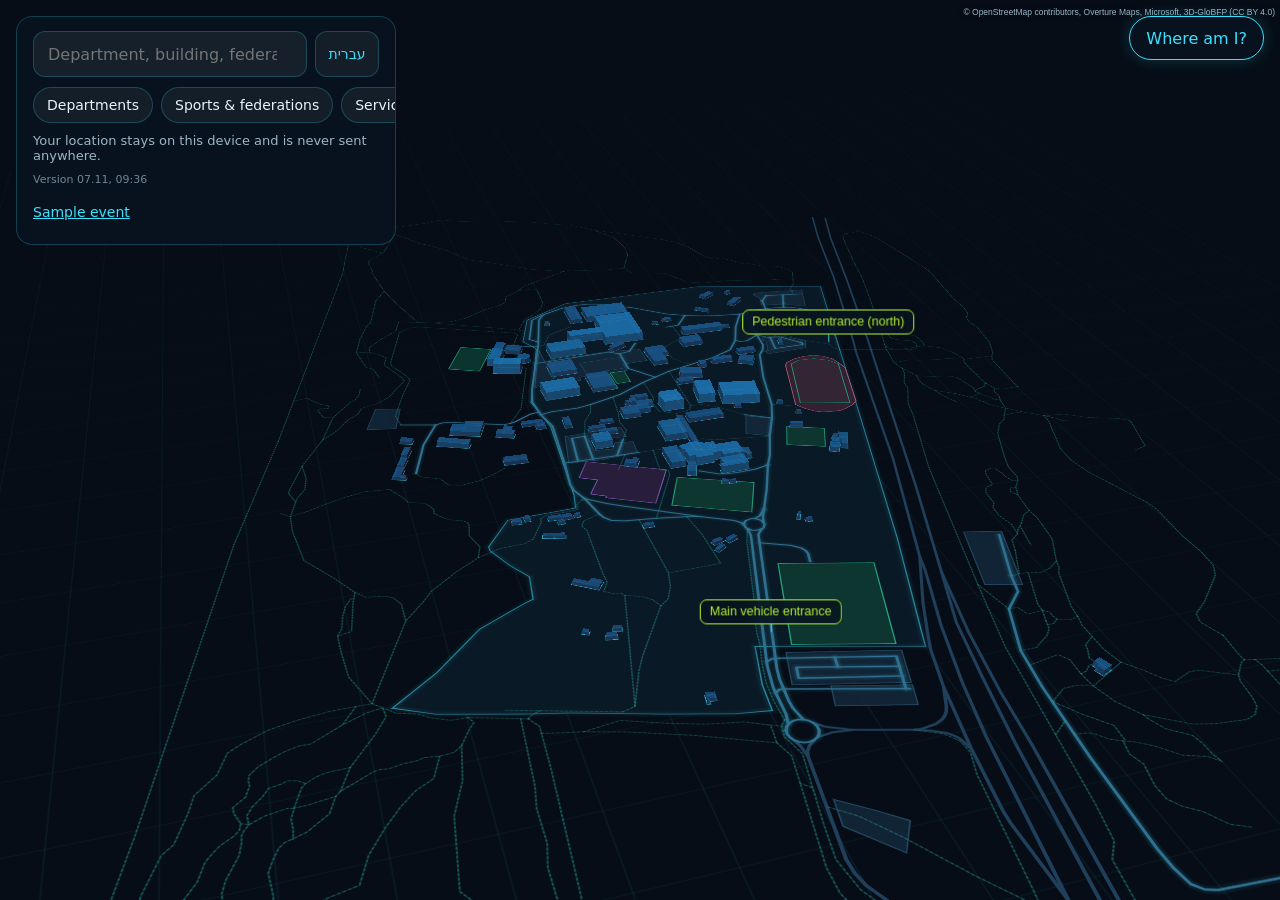
==== commit 4187421a: "Update Wingate navigation app" ====
--- a/wingate-nav/index.html
+++ b/wingate-nav/index.html
@@ -10,8 +10,8 @@
     <link rel="manifest" href="./manifest.webmanifest" />
     <link rel="apple-touch-icon" href="./icons/icon-192.png" />
     <title>ניווט וינגייט</title>
-    <script type="module" crossorigin src="/wingate-nav/assets/index-ClpWP4WN.js"></script>
-    <link rel="stylesheet" crossorigin href="/wingate-nav/assets/index-DqFu-srZ.css">
+    <script type="module" crossorigin src="/wingate-nav/assets/index-DKetXgGz.js"></script>
+    <link rel="stylesheet" crossorigin href="/wingate-nav/assets/index-CQyITrx5.css">
   </head>
   <body>
     <div id="root"></div>
--- a/wingate-nav/assets/index-CQyITrx5.css
+++ b/wingate-nav/assets/index-CQyITrx5.css
@@ -0,0 +1 @@
+.maplibregl-map{-webkit-tap-highlight-color:#0000;-webkit-touch-callout:none;font:12px/20px Helvetica Neue,Arial,Helvetica,sans-serif;position:relative;overflow:hidden}.maplibregl-canvas{position:absolute;top:0;left:0}.maplibregl-map:fullscreen{width:100%;height:100%}.maplibregl-ctrl-group button.maplibregl-ctrl-compass{touch-action:none}.maplibregl-canvas-container.maplibregl-interactive,.maplibregl-ctrl-group button.maplibregl-ctrl-compass{cursor:grab;-webkit-user-select:none;user-select:none}.maplibregl-canvas-container.maplibregl-interactive.maplibregl-track-pointer{cursor:pointer}.maplibregl-canvas-container.maplibregl-interactive:active,.maplibregl-ctrl-group button.maplibregl-ctrl-compass:active{cursor:grabbing}.maplibregl-canvas-container.maplibregl-touch-zoom-rotate,.maplibregl-canvas-container.maplibregl-touch-zoom-rotate .maplibregl-canvas{touch-action:pan-x pan-y}.maplibregl-canvas-container.maplibregl-touch-drag-pan,.maplibregl-canvas-container.maplibregl-touch-drag-pan .maplibregl-canvas{touch-action:pinch-zoom}.maplibregl-canvas-container.maplibregl-touch-zoom-rotate.maplibregl-touch-drag-pan,.maplibregl-canvas-container.maplibregl-touch-zoom-rotate.maplibregl-touch-drag-pan .maplibregl-canvas{touch-action:none}.maplibregl-canvas-container.maplibregl-touch-drag-pan.maplibregl-cooperative-gestures,.maplibregl-canvas-container.maplibregl-touch-drag-pan.maplibregl-cooperative-gestures .maplibregl-canvas{touch-action:pan-x pan-y}.maplibregl-ctrl-bottom-left,.maplibregl-ctrl-bottom-right,.maplibregl-ctrl-top-left,.maplibregl-ctrl-top-right{pointer-events:none;z-index:2;position:absolute}.maplibregl-ctrl-top-left{top:0;left:0}.maplibregl-ctrl-top-right{top:0;right:0}.maplibregl-ctrl-bottom-left{bottom:0;left:0}.maplibregl-ctrl-bottom-right{bottom:0;right:0}.maplibregl-ctrl{clear:both;pointer-events:auto;transform:translate(0)}.maplibregl-ctrl-top-left .maplibregl-ctrl{float:left;margin:10px 0 0 10px}.maplibregl-ctrl-top-right .maplibregl-ctrl{float:right;margin:10px 10px 0 0}.maplibregl-ctrl-bottom-left .maplibregl-ctrl{float:left;margin:0 0 10px 10px}.maplibregl-ctrl-bottom-right .maplibregl-ctrl{float:right;margin:0 10px 10px 0}.maplibregl-ctrl-group{background:#fff;border-radius:4px}.maplibregl-ctrl-group:not(:empty){box-shadow:0 0 0 2px #0000001a}.maplibregl-ctrl-group button{box-sizing:border-box;cursor:pointer;background-color:#0000;border:0;outline:none;width:29px;height:29px;padding:0;display:block}.maplibregl-ctrl button{-webkit-user-select:none;user-select:none}.maplibregl-ctrl-group button+button{border-top:1px solid #ddd}.maplibregl-ctrl button .maplibregl-ctrl-icon{background-position:50%;background-repeat:no-repeat;width:100%;height:100%;display:block}@media (forced-colors:active){.maplibregl-ctrl-group:not(:empty){box-shadow:0 0 0 2px buttontext}.maplibregl-ctrl-icon{background-color:#0000}.maplibregl-ctrl-group button+button{border-top:1px solid buttontext}}.maplibregl-ctrl button::-moz-focus-inner{border:0;padding:0}.maplibregl-ctrl-attrib-button:focus,.maplibregl-ctrl-group button:focus{box-shadow:0 0 2px 2px #0096ff}.maplibregl-ctrl button:disabled{cursor:not-allowed}.maplibregl-ctrl button:disabled .maplibregl-ctrl-icon{opacity:.25}@media (hover:hover){.maplibregl-ctrl button:not(:disabled):hover{background-color:#0000000d}}.maplibregl-ctrl button:not(:disabled):active{background-color:#0000000d}.maplibregl-ctrl-group button:focus:focus-visible{box-shadow:0 0 2px 2px #0096ff}.maplibregl-ctrl-group button:focus:not(:focus-visible){box-shadow:none}.maplibregl-ctrl-group button:focus:first-child{border-radius:4px 4px 0 0}.maplibregl-ctrl-group button:focus:last-child{border-radius:0 0 4px 4px}.maplibregl-ctrl-group button:focus:only-child{border-radius:inherit}.maplibregl-ctrl button.maplibregl-ctrl-zoom-out .maplibregl-ctrl-icon{background-image:url("data:image/svg+xml;charset=utf-8,%3Csvg xmlns='http://www.w3.org/2000/svg' width='29' height='29' viewBox='0 0 29 29' fill='%23333'%3E %3Cpath d='M10 13c-.75 0-1.5.75-1.5 1.5S9.25 16 10 16h9c.75 0 1.5-.75 1.5-1.5S19.75 13 19 13z'/%3E %3C/svg%3E")}.maplibregl-ctrl button.maplibregl-ctrl-zoom-in .maplibregl-ctrl-icon{background-image:url("data:image/svg+xml;charset=utf-8,%3Csvg xmlns='http://www.w3.org/2000/svg' width='29' height='29' viewBox='0 0 29 29' fill='%23333'%3E %3Cpath d='M14.5 8.5c-.75 0-1.5.75-1.5 1.5v3h-3c-.75 0-1.5.75-1.5 1.5S9.25 16 10 16h3v3c0 .75.75 1.5 1.5 1.5S16 19.75 16 19v-3h3c.75 0 1.5-.75 1.5-1.5S19.75 13 19 13h-3v-3c0-.75-.75-1.5-1.5-1.5'/%3E %3C/svg%3E")}@media (forced-colors:active){.maplibregl-ctrl button.maplibregl-ctrl-zoom-out .maplibregl-ctrl-icon{background-image:url("data:image/svg+xml;charset=utf-8,%3Csvg xmlns='http://www.w3.org/2000/svg' width='29' height='29' viewBox='0 0 29 29' fill='%23fff'%3E %3Cpath d='M10 13c-.75 0-1.5.75-1.5 1.5S9.25 16 10 16h9c.75 0 1.5-.75 1.5-1.5S19.75 13 19 13z'/%3E %3C/svg%3E")}.maplibregl-ctrl button.maplibregl-ctrl-zoom-in .maplibregl-ctrl-icon{background-image:url("data:image/svg+xml;charset=utf-8,%3Csvg xmlns='http://www.w3.org/2000/svg' width='29' height='29' viewBox='0 0 29 29' fill='%23fff'%3E %3Cpath d='M14.5 8.5c-.75 0-1.5.75-1.5 1.5v3h-3c-.75 0-1.5.75-1.5 1.5S9.25 16 10 16h3v3c0 .75.75 1.5 1.5 1.5S16 19.75 16 19v-3h3c.75 0 1.5-.75 1.5-1.5S19.75 13 19 13h-3v-3c0-.75-.75-1.5-1.5-1.5'/%3E %3C/svg%3E")}}@media (forced-colors:active) and (prefers-color-scheme:light){.maplibregl-ctrl button.maplibregl-ctrl-zoom-out .maplibregl-ctrl-icon{background-image:url("data:image/svg+xml;charset=utf-8,%3Csvg xmlns='http://www.w3.org/2000/svg' width='29' height='29' viewBox='0 0 29 29' fill='%23000'%3E %3Cpath d='M10 13c-.75 0-1.5.75-1.5 1.5S9.25 16 10 16h9c.75 0 1.5-.75 1.5-1.5S19.75 13 19 13z'/%3E %3C/svg%3E")}.maplibregl-ctrl button.maplibregl-ctrl-zoom-in .maplibregl-ctrl-icon{background-image:url("data:image/svg+xml;charset=utf-8,%3Csvg xmlns='http://www.w3.org/2000/svg' width='29' height='29' viewBox='0 0 29 29' fill='%23000'%3E %3Cpath d='M14.5 8.5c-.75 0-1.5.75-1.5 1.5v3h-3c-.75 0-1.5.75-1.5 1.5S9.25 16 10 16h3v3c0 .75.75 1.5 1.5 1.5S16 19.75 16 19v-3h3c.75 0 1.5-.75 1.5-1.5S19.75 13 19 13h-3v-3c0-.75-.75-1.5-1.5-1.5'/%3E %3C/svg%3E")}}.maplibregl-ctrl button.maplibregl-ctrl-fullscreen .maplibregl-ctrl-icon{background-image:url("data:image/svg+xml;charset=utf-8,%3Csvg xmlns='http://www.w3.org/2000/svg' width='29' height='29' viewBox='0 0 29 29' fill='%23333'%3E %3Cpath d='M24 16v5.5c0 1.75-.75 2.5-2.5 2.5H16v-1l3-1.5-4-5.5 1-1 5.5 4 1.5-3zM6 16l1.5 3 5.5-4 1 1-4 5.5 3 1.5v1H7.5C5.75 24 5 23.25 5 21.5V16zm7-11v1l-3 1.5 4 5.5-1 1-5.5-4L6 13H5V7.5C5 5.75 5.75 5 7.5 5zm11 2.5c0-1.75-.75-2.5-2.5-2.5H16v1l3 1.5-4 5.5 1 1 5.5-4 1.5 3h1z'/%3E %3C/svg%3E")}.maplibregl-ctrl button.maplibregl-ctrl-shrink .maplibregl-ctrl-icon{background-image:url("data:image/svg+xml;charset=utf-8,%3Csvg xmlns='http://www.w3.org/2000/svg' width='29' height='29' viewBox='0 0 29 29'%3E %3Cpath d='M18.5 16c-1.75 0-2.5.75-2.5 2.5V24h1l1.5-3 5.5 4 1-1-4-5.5 3-1.5v-1zM13 18.5c0-1.75-.75-2.5-2.5-2.5H5v1l3 1.5L4 24l1 1 5.5-4 1.5 3h1zm3-8c0 1.75.75 2.5 2.5 2.5H24v-1l-3-1.5L25 5l-1-1-5.5 4L17 5h-1zM10.5 13c1.75 0 2.5-.75 2.5-2.5V5h-1l-1.5 3L5 4 4 5l4 5.5L5 12v1z'/%3E %3C/svg%3E")}@media (forced-colors:active){.maplibregl-ctrl button.maplibregl-ctrl-fullscreen .maplibregl-ctrl-icon{background-image:url("data:image/svg+xml;charset=utf-8,%3Csvg xmlns='http://www.w3.org/2000/svg' width='29' height='29' viewBox='0 0 29 29' fill='%23fff'%3E %3Cpath d='M24 16v5.5c0 1.75-.75 2.5-2.5 2.5H16v-1l3-1.5-4-5.5 1-1 5.5 4 1.5-3zM6 16l1.5 3 5.5-4 1 1-4 5.5 3 1.5v1H7.5C5.75 24 5 23.25 5 21.5V16zm7-11v1l-3 1.5 4 5.5-1 1-5.5-4L6 13H5V7.5C5 5.75 5.75 5 7.5 5zm11 2.5c0-1.75-.75-2.5-2.5-2.5H16v1l3 1.5-4 5.5 1 1 5.5-4 1.5 3h1z'/%3E %3C/svg%3E")}.maplibregl-ctrl button.maplibregl-ctrl-shrink .maplibregl-ctrl-icon{background-image:url("data:image/svg+xml;charset=utf-8,%3Csvg xmlns='http://www.w3.org/2000/svg' width='29' height='29' viewBox='0 0 29 29' fill='%23fff'%3E %3Cpath d='M18.5 16c-1.75 0-2.5.75-2.5 2.5V24h1l1.5-3 5.5 4 1-1-4-5.5 3-1.5v-1zM13 18.5c0-1.75-.75-2.5-2.5-2.5H5v1l3 1.5L4 24l1 1 5.5-4 1.5 3h1zm3-8c0 1.75.75 2.5 2.5 2.5H24v-1l-3-1.5L25 5l-1-1-5.5 4L17 5h-1zM10.5 13c1.75 0 2.5-.75 2.5-2.5V5h-1l-1.5 3L5 4 4 5l4 5.5L5 12v1z'/%3E %3C/svg%3E")}}@media (forced-colors:active) and (prefers-color-scheme:light){.maplibregl-ctrl button.maplibregl-ctrl-fullscreen .maplibregl-ctrl-icon{background-image:url("data:image/svg+xml;charset=utf-8,%3Csvg xmlns='http://www.w3.org/2000/svg' width='29' height='29' viewBox='0 0 29 29' fill='%23000'%3E %3Cpath d='M24 16v5.5c0 1.75-.75 2.5-2.5 2.5H16v-1l3-1.5-4-5.5 1-1 5.5 4 1.5-3zM6 16l1.5 3 5.5-4 1 1-4 5.5 3 1.5v1H7.5C5.75 24 5 23.25 5 21.5V16zm7-11v1l-3 1.5 4 5.5-1 1-5.5-4L6 13H5V7.5C5 5.75 5.75 5 7.5 5zm11 2.5c0-1.75-.75-2.5-2.5-2.5H16v1l3 1.5-4 5.5 1 1 5.5-4 1.5 3h1z'/%3E %3C/svg%3E")}.maplibregl-ctrl button.maplibregl-ctrl-shrink .maplibregl-ctrl-icon{background-image:url("data:image/svg+xml;charset=utf-8,%3Csvg xmlns='http://www.w3.org/2000/svg' width='29' height='29' viewBox='0 0 29 29' fill='%23000'%3E %3Cpath d='M18.5 16c-1.75 0-2.5.75-2.5 2.5V24h1l1.5-3 5.5 4 1-1-4-5.5 3-1.5v-1zM13 18.5c0-1.75-.75-2.5-2.5-2.5H5v1l3 1.5L4 24l1 1 5.5-4 1.5 3h1zm3-8c0 1.75.75 2.5 2.5 2.5H24v-1l-3-1.5L25 5l-1-1-5.5 4L17 5h-1zM10.5 13c1.75 0 2.5-.75 2.5-2.5V5h-1l-1.5 3L5 4 4 5l4 5.5L5 12v1z'/%3E %3C/svg%3E")}}.maplibregl-ctrl button.maplibregl-ctrl-compass .maplibregl-ctrl-icon{background-image:url("data:image/svg+xml;charset=utf-8,%3Csvg xmlns='http://www.w3.org/2000/svg' width='29' height='29' viewBox='0 0 29 29' fill='%23333'%3E %3Cpath d='m10.5 14 4-8 4 8z'/%3E %3Cpath fill='%23ccc' d='m10.5 16 4 8 4-8z'/%3E %3C/svg%3E")}@media (forced-colors:active){.maplibregl-ctrl button.maplibregl-ctrl-compass .maplibregl-ctrl-icon{background-image:url("data:image/svg+xml;charset=utf-8,%3Csvg xmlns='http://www.w3.org/2000/svg' width='29' height='29' viewBox='0 0 29 29' fill='%23fff'%3E %3Cpath d='m10.5 14 4-8 4 8z'/%3E %3Cpath fill='%23ccc' d='m10.5 16 4 8 4-8z'/%3E %3C/svg%3E")}}@media (forced-colors:active) and (prefers-color-scheme:light){.maplibregl-ctrl button.maplibregl-ctrl-compass .maplibregl-ctrl-icon{background-image:url("data:image/svg+xml;charset=utf-8,%3Csvg xmlns='http://www.w3.org/2000/svg' width='29' height='29' viewBox='0 0 29 29' fill='%23000'%3E %3Cpath d='m10.5 14 4-8 4 8z'/%3E %3Cpath fill='%23ccc' d='m10.5 16 4 8 4-8z'/%3E %3C/svg%3E")}}.maplibregl-ctrl button.maplibregl-ctrl-globe .maplibregl-ctrl-icon{background-image:url("data:image/svg+xml;charset=utf-8,%3Csvg xmlns='http://www.w3.org/2000/svg' width='22' height='22' fill='none' viewBox='0 0 22 22' stroke='%23333'%3E %3Ccircle cx='11' cy='11' r='8.5'/%3E %3Cpath d='M17.5 11c0 4.819-3.02 8.5-6.5 8.5S4.5 15.819 4.5 11 7.52 2.5 11 2.5s6.5 3.681 6.5 8.5Z'/%3E %3Cpath d='M13.5 11c0 2.447-.331 4.64-.853 6.206-.262.785-.562 1.384-.872 1.777-.314.399-.58.517-.775.517-.195 0-.461-.118-.775-.517-.31-.393-.61-.992-.872-1.777C8.831 15.64 8.5 13.446 8.5 11c0-2.447.331-4.64.853-6.206.262-.785.562-1.384.872-1.777.314-.399.58-.517.775-.517.195 0 .461.118.775.517.31.393.61.992.872 1.777.522 1.565.853 3.76.853 6.206Z'/%3E %3Cpath d='M11 7.5c-1.909 0-3.622-.166-4.845-.428-.616-.132-1.08-.283-1.379-.434a1.333 1.333 0 0 1-.224-.138c.047-.038.12-.085.224-.138.299-.151.763-.302 1.379-.434C7.378 5.666 9.091 5.5 11 5.5c1.909 0 3.622.166 4.845.428.616.132 1.08.283 1.379.434.105.053.177.1.224.138-.047.038-.12.085-.224.138-.299.151-.763.302-1.379.434-1.223.262-2.936.428-4.845.428ZM4.486 6.436ZM11 16.5c-1.909 0-3.622-.166-4.845-.428-.616-.132-1.08-.283-1.379-.434a1.33 1.33 0 0 1-.224-.138 1.33 1.33 0 0 1 .224-.138c.299-.151.763-.302 1.379-.434C7.378 14.666 9.091 14.5 11 14.5c1.909 0 3.622.166 4.845.428.616.132 1.08.283 1.379.434.105.053.177.1.224.138a1.33 1.33 0 0 1-.224.138c-.299.151-.763.302-1.379.434-1.223.262-2.936.428-4.845.428Zm-6.514-1.064ZM11 12.5c-2.46 0-4.672-.222-6.255-.574-.796-.177-1.406-.38-1.805-.59a1.465 1.465 0 0 1-.39-.272.293.293 0 0 1-.047-.064.293.293 0 0 1 .048-.064c.066-.073.189-.167.389-.272.399-.21 1.009-.413 1.805-.59C6.328 9.722 8.54 9.5 11 9.5s4.672.222 6.256.574c.795.177 1.405.38 1.804.59.2.105.323.2.39.272a.33.33 0 0 1 .047.064.293.293 0 0 1-.048.064 1.435 1.435 0 0 1-.389.272c-.399.21-1.009.413-1.804.59-1.584.352-3.796.574-6.256.574Zm-8.501-1.51v.002-.002Zm0 .018v.002-.002Zm17.002.002v-.002.002Zm0-.018v-.002.002Z'/%3E %3C/svg%3E")}.maplibregl-ctrl button.maplibregl-ctrl-globe-enabled .maplibregl-ctrl-icon{background-image:url("data:image/svg+xml;charset=utf-8,%3Csvg xmlns='http://www.w3.org/2000/svg' width='22' height='22' fill='none' viewBox='0 0 22 22' stroke='%2333b5e5'%3E %3Ccircle cx='11' cy='11' r='8.5'/%3E %3Cpath d='M17.5 11c0 4.819-3.02 8.5-6.5 8.5S4.5 15.819 4.5 11 7.52 2.5 11 2.5s6.5 3.681 6.5 8.5Z'/%3E %3Cpath d='M13.5 11c0 2.447-.331 4.64-.853 6.206-.262.785-.562 1.384-.872 1.777-.314.399-.58.517-.775.517-.195 0-.461-.118-.775-.517-.31-.393-.61-.992-.872-1.777C8.831 15.64 8.5 13.446 8.5 11c0-2.447.331-4.64.853-6.206.262-.785.562-1.384.872-1.777.314-.399.58-.517.775-.517.195 0 .461.118.775.517.31.393.61.992.872 1.777.522 1.565.853 3.76.853 6.206Z'/%3E %3Cpath d='M11 7.5c-1.909 0-3.622-.166-4.845-.428-.616-.132-1.08-.283-1.379-.434a1.333 1.333 0 0 1-.224-.138c.047-.038.12-.085.224-.138.299-.151.763-.302 1.379-.434C7.378 5.666 9.091 5.5 11 5.5c1.909 0 3.622.166 4.845.428.616.132 1.08.283 1.379.434.105.053.177.1.224.138-.047.038-.12.085-.224.138-.299.151-.763.302-1.379.434-1.223.262-2.936.428-4.845.428ZM4.486 6.436ZM11 16.5c-1.909 0-3.622-.166-4.845-.428-.616-.132-1.08-.283-1.379-.434a1.33 1.33 0 0 1-.224-.138 1.33 1.33 0 0 1 .224-.138c.299-.151.763-.302 1.379-.434C7.378 14.666 9.091 14.5 11 14.5c1.909 0 3.622.166 4.845.428.616.132 1.08.283 1.379.434.105.053.177.1.224.138a1.33 1.33 0 0 1-.224.138c-.299.151-.763.302-1.379.434-1.223.262-2.936.428-4.845.428Zm-6.514-1.064ZM11 12.5c-2.46 0-4.672-.222-6.255-.574-.796-.177-1.406-.38-1.805-.59a1.465 1.465 0 0 1-.39-.272.293.293 0 0 1-.047-.064.293.293 0 0 1 .048-.064c.066-.073.189-.167.389-.272.399-.21 1.009-.413 1.805-.59C6.328 9.722 8.54 9.5 11 9.5s4.672.222 6.256.574c.795.177 1.405.38 1.804.59.2.105.323.2.39.272a.33.33 0 0 1 .047.064.293.293 0 0 1-.048.064 1.435 1.435 0 0 1-.389.272c-.399.21-1.009.413-1.804.59-1.584.352-3.796.574-6.256.574Zm-8.501-1.51v.002-.002Zm0 .018v.002-.002Zm17.002.002v-.002.002Zm0-.018v-.002.002Z'/%3E %3C/svg%3E")}.maplibregl-ctrl button.maplibregl-ctrl-terrain .maplibregl-ctrl-icon{background-image:url("data:image/svg+xml;charset=utf-8,%3Csvg xmlns='http://www.w3.org/2000/svg' width='22' height='22' viewBox='0 0 22 22' fill='%23333'%3E %3Cpath d='m1.754 13.406 4.453-4.851 3.09 3.09 3.281 3.277.969-.969-3.309-3.312 3.844-4.121 6.148 6.886h1.082v-.855l-7.207-8.07-4.84 5.187L6.169 6.57l-5.48 5.965v.871ZM.688 16.844h20.625v1.375H.688Zm0 0'/%3E %3C/svg%3E")}.maplibregl-ctrl button.maplibregl-ctrl-terrain-enabled .maplibregl-ctrl-icon{background-image:url("data:image/svg+xml;charset=utf-8,%3Csvg xmlns='http://www.w3.org/2000/svg' width='22' height='22' viewBox='0 0 22 22' fill='%2333b5e5'%3E %3Cpath d='m1.754 13.406 4.453-4.851 3.09 3.09 3.281 3.277.969-.969-3.309-3.312 3.844-4.121 6.148 6.886h1.082v-.855l-7.207-8.07-4.84 5.187L6.169 6.57l-5.48 5.965v.871ZM.688 16.844h20.625v1.375H.688Zm0 0'/%3E %3C/svg%3E")}.maplibregl-ctrl button.maplibregl-ctrl-geolocate .maplibregl-ctrl-icon{background-image:url("data:image/svg+xml;charset=utf-8,%3Csvg xmlns='http://www.w3.org/2000/svg' width='29' height='29' viewBox='0 0 20 20' fill='%23333'%3E %3Cpath d='M10 4C9 4 9 5 9 5v.1A5 5 0 0 0 5.1 9H5s-1 0-1 1 1 1 1 1h.1A5 5 0 0 0 9 14.9v.1s0 1 1 1 1-1 1-1v-.1a5 5 0 0 0 3.9-3.9h.1s1 0 1-1-1-1-1-1h-.1A5 5 0 0 0 11 5.1V5s0-1-1-1m0 2.5a3.5 3.5 0 1 1 0 7 3.5 3.5 0 1 1 0-7'/%3E %3Ccircle id='dot' cx='10' cy='10' r='2'/%3E %3Cpath id='stroke' d='m14 5 1 1-9 9-1-1z' display='none'/%3E %3C/svg%3E")}.maplibregl-ctrl button.maplibregl-ctrl-geolocate:disabled .maplibregl-ctrl-icon{background-image:url("data:image/svg+xml;charset=utf-8,%3Csvg xmlns='http://www.w3.org/2000/svg' width='29' height='29' viewBox='0 0 20 20' fill='%23aaa'%3E %3Cpath d='M10 4C9 4 9 5 9 5v.1A5 5 0 0 0 5.1 9H5s-1 0-1 1 1 1 1 1h.1A5 5 0 0 0 9 14.9v.1s0 1 1 1 1-1 1-1v-.1a5 5 0 0 0 3.9-3.9h.1s1 0 1-1-1-1-1-1h-.1A5 5 0 0 0 11 5.1V5s0-1-1-1m0 2.5a3.5 3.5 0 1 1 0 7 3.5 3.5 0 1 1 0-7'/%3E %3Ccircle id='dot' cx='10' cy='10' r='2'/%3E %3Cpath id='stroke' d='m14 5 1 1-9 9-1-1z' fill='%23f00'/%3E %3C/svg%3E")}.maplibregl-ctrl button.maplibregl-ctrl-geolocate.maplibregl-ctrl-geolocate-active .maplibregl-ctrl-icon{background-image:url("data:image/svg+xml;charset=utf-8,%3Csvg xmlns='http://www.w3.org/2000/svg' width='29' height='29' viewBox='0 0 20 20' fill='%2333b5e5'%3E %3Cpath d='M10 4C9 4 9 5 9 5v.1A5 5 0 0 0 5.1 9H5s-1 0-1 1 1 1 1 1h.1A5 5 0 0 0 9 14.9v.1s0 1 1 1 1-1 1-1v-.1a5 5 0 0 0 3.9-3.9h.1s1 0 1-1-1-1-1-1h-.1A5 5 0 0 0 11 5.1V5s0-1-1-1m0 2.5a3.5 3.5 0 1 1 0 7 3.5 3.5 0 1 1 0-7'/%3E %3Ccircle id='dot' cx='10' cy='10' r='2'/%3E %3Cpath id='stroke' d='m14 5 1 1-9 9-1-1z' display='none'/%3E %3C/svg%3E")}.maplibregl-ctrl button.maplibregl-ctrl-geolocate.maplibregl-ctrl-geolocate-active-error .maplibregl-ctrl-icon{background-image:url("data:image/svg+xml;charset=utf-8,%3Csvg xmlns='http://www.w3.org/2000/svg' width='29' height='29' viewBox='0 0 20 20' fill='%23e58978'%3E %3Cpath d='M10 4C9 4 9 5 9 5v.1A5 5 0 0 0 5.1 9H5s-1 0-1 1 1 1 1 1h.1A5 5 0 0 0 9 14.9v.1s0 1 1 1 1-1 1-1v-.1a5 5 0 0 0 3.9-3.9h.1s1 0 1-1-1-1-1-1h-.1A5 5 0 0 0 11 5.1V5s0-1-1-1m0 2.5a3.5 3.5 0 1 1 0 7 3.5 3.5 0 1 1 0-7'/%3E %3Ccircle id='dot' cx='10' cy='10' r='2'/%3E %3Cpath id='stroke' d='m14 5 1 1-9 9-1-1z' display='none'/%3E %3C/svg%3E")}.maplibregl-ctrl button.maplibregl-ctrl-geolocate.maplibregl-ctrl-geolocate-background .maplibregl-ctrl-icon{background-image:url("data:image/svg+xml;charset=utf-8,%3Csvg xmlns='http://www.w3.org/2000/svg' width='29' height='29' viewBox='0 0 20 20' fill='%2333b5e5'%3E %3Cpath d='M10 4C9 4 9 5 9 5v.1A5 5 0 0 0 5.1 9H5s-1 0-1 1 1 1 1 1h.1A5 5 0 0 0 9 14.9v.1s0 1 1 1 1-1 1-1v-.1a5 5 0 0 0 3.9-3.9h.1s1 0 1-1-1-1-1-1h-.1A5 5 0 0 0 11 5.1V5s0-1-1-1m0 2.5a3.5 3.5 0 1 1 0 7 3.5 3.5 0 1 1 0-7'/%3E %3Ccircle id='dot' cx='10' cy='10' r='2' display='none'/%3E %3Cpath id='stroke' d='m14 5 1 1-9 9-1-1z' display='none'/%3E %3C/svg%3E")}.maplibregl-ctrl button.maplibregl-ctrl-geolocate.maplibregl-ctrl-geolocate-background-error .maplibregl-ctrl-icon{background-image:url("data:image/svg+xml;charset=utf-8,%3Csvg xmlns='http://www.w3.org/2000/svg' width='29' height='29' viewBox='0 0 20 20' fill='%23e54e33'%3E %3Cpath d='M10 4C9 4 9 5 9 5v.1A5 5 0 0 0 5.1 9H5s-1 0-1 1 1 1 1 1h.1A5 5 0 0 0 9 14.9v.1s0 1 1 1 1-1 1-1v-.1a5 5 0 0 0 3.9-3.9h.1s1 0 1-1-1-1-1-1h-.1A5 5 0 0 0 11 5.1V5s0-1-1-1m0 2.5a3.5 3.5 0 1 1 0 7 3.5 3.5 0 1 1 0-7'/%3E %3Ccircle id='dot' cx='10' cy='10' r='2' display='none'/%3E %3Cpath id='stroke' d='m14 5 1 1-9 9-1-1z' display='none'/%3E %3C/svg%3E")}.maplibregl-ctrl button.maplibregl-ctrl-geolocate.maplibregl-ctrl-geolocate-waiting .maplibregl-ctrl-icon{animation:2s linear infinite maplibregl-spin}@media (forced-colors:active){.maplibregl-ctrl button.maplibregl-ctrl-geolocate .maplibregl-ctrl-icon{background-image:url("data:image/svg+xml;charset=utf-8,%3Csvg xmlns='http://www.w3.org/2000/svg' width='29' height='29' viewBox='0 0 20 20' fill='%23fff'%3E %3Cpath d='M10 4C9 4 9 5 9 5v.1A5 5 0 0 0 5.1 9H5s-1 0-1 1 1 1 1 1h.1A5 5 0 0 0 9 14.9v.1s0 1 1 1 1-1 1-1v-.1a5 5 0 0 0 3.9-3.9h.1s1 0 1-1-1-1-1-1h-.1A5 5 0 0 0 11 5.1V5s0-1-1-1m0 2.5a3.5 3.5 0 1 1 0 7 3.5 3.5 0 1 1 0-7'/%3E %3Ccircle id='dot' cx='10' cy='10' r='2'/%3E %3Cpath id='stroke' d='m14 5 1 1-9 9-1-1z' display='none'/%3E %3C/svg%3E")}.maplibregl-ctrl button.maplibregl-ctrl-geolocate:disabled .maplibregl-ctrl-icon{background-image:url("data:image/svg+xml;charset=utf-8,%3Csvg xmlns='http://www.w3.org/2000/svg' width='29' height='29' viewBox='0 0 20 20' fill='%23999'%3E %3Cpath d='M10 4C9 4 9 5 9 5v.1A5 5 0 0 0 5.1 9H5s-1 0-1 1 1 1 1 1h.1A5 5 0 0 0 9 14.9v.1s0 1 1 1 1-1 1-1v-.1a5 5 0 0 0 3.9-3.9h.1s1 0 1-1-1-1-1-1h-.1A5 5 0 0 0 11 5.1V5s0-1-1-1m0 2.5a3.5 3.5 0 1 1 0 7 3.5 3.5 0 1 1 0-7'/%3E %3Ccircle id='dot' cx='10' cy='10' r='2'/%3E %3Cpath id='stroke' d='m14 5 1 1-9 9-1-1z' fill='%23f00'/%3E %3C/svg%3E")}.maplibregl-ctrl button.maplibregl-ctrl-geolocate.maplibregl-ctrl-geolocate-active .maplibregl-ctrl-icon{background-image:url("data:image/svg+xml;charset=utf-8,%3Csvg xmlns='http://www.w3.org/2000/svg' width='29' height='29' viewBox='0 0 20 20' fill='%2333b5e5'%3E %3Cpath d='M10 4C9 4 9 5 9 5v.1A5 5 0 0 0 5.1 9H5s-1 0-1 1 1 1 1 1h.1A5 5 0 0 0 9 14.9v.1s0 1 1 1 1-1 1-1v-.1a5 5 0 0 0 3.9-3.9h.1s1 0 1-1-1-1-1-1h-.1A5 5 0 0 0 11 5.1V5s0-1-1-1m0 2.5a3.5 3.5 0 1 1 0 7 3.5 3.5 0 1 1 0-7'/%3E %3Ccircle id='dot' cx='10' cy='10' r='2'/%3E %3Cpath id='stroke' d='m14 5 1 1-9 9-1-1z' display='none'/%3E %3C/svg%3E")}.maplibregl-ctrl button.maplibregl-ctrl-geolocate.maplibregl-ctrl-geolocate-active-error .maplibregl-ctrl-icon{background-image:url("data:image/svg+xml;charset=utf-8,%3Csvg xmlns='http://www.w3.org/2000/svg' width='29' height='29' viewBox='0 0 20 20' fill='%23e58978'%3E %3Cpath d='M10 4C9 4 9 5 9 5v.1A5 5 0 0 0 5.1 9H5s-1 0-1 1 1 1 1 1h.1A5 5 0 0 0 9 14.9v.1s0 1 1 1 1-1 1-1v-.1a5 5 0 0 0 3.9-3.9h.1s1 0 1-1-1-1-1-1h-.1A5 5 0 0 0 11 5.1V5s0-1-1-1m0 2.5a3.5 3.5 0 1 1 0 7 3.5 3.5 0 1 1 0-7'/%3E %3Ccircle id='dot' cx='10' cy='10' r='2'/%3E %3Cpath id='stroke' d='m14 5 1 1-9 9-1-1z' display='none'/%3E %3C/svg%3E")}.maplibregl-ctrl button.maplibregl-ctrl-geolocate.maplibregl-ctrl-geolocate-background .maplibregl-ctrl-icon{background-image:url("data:image/svg+xml;charset=utf-8,%3Csvg xmlns='http://www.w3.org/2000/svg' width='29' height='29' viewBox='0 0 20 20' fill='%2333b5e5'%3E %3Cpath d='M10 4C9 4 9 5 9 5v.1A5 5 0 0 0 5.1 9H5s-1 0-1 1 1 1 1 1h.1A5 5 0 0 0 9 14.9v.1s0 1 1 1 1-1 1-1v-.1a5 5 0 0 0 3.9-3.9h.1s1 0 1-1-1-1-1-1h-.1A5 5 0 0 0 11 5.1V5s0-1-1-1m0 2.5a3.5 3.5 0 1 1 0 7 3.5 3.5 0 1 1 0-7'/%3E %3Ccircle id='dot' cx='10' cy='10' r='2' display='none'/%3E %3Cpath id='stroke' d='m14 5 1 1-9 9-1-1z' display='none'/%3E %3C/svg%3E")}.maplibregl-ctrl button.maplibregl-ctrl-geolocate.maplibregl-ctrl-geolocate-background-error .maplibregl-ctrl-icon{background-image:url("data:image/svg+xml;charset=utf-8,%3Csvg xmlns='http://www.w3.org/2000/svg' width='29' height='29' viewBox='0 0 20 20' fill='%23e54e33'%3E %3Cpath d='M10 4C9 4 9 5 9 5v.1A5 5 0 0 0 5.1 9H5s-1 0-1 1 1 1 1 1h.1A5 5 0 0 0 9 14.9v.1s0 1 1 1 1-1 1-1v-.1a5 5 0 0 0 3.9-3.9h.1s1 0 1-1-1-1-1-1h-.1A5 5 0 0 0 11 5.1V5s0-1-1-1m0 2.5a3.5 3.5 0 1 1 0 7 3.5 3.5 0 1 1 0-7'/%3E %3Ccircle id='dot' cx='10' cy='10' r='2' display='none'/%3E %3Cpath id='stroke' d='m14 5 1 1-9 9-1-1z' display='none'/%3E %3C/svg%3E")}}@media (forced-colors:active) and (prefers-color-scheme:light){.maplibregl-ctrl button.maplibregl-ctrl-geolocate .maplibregl-ctrl-icon{background-image:url("data:image/svg+xml;charset=utf-8,%3Csvg xmlns='http://www.w3.org/2000/svg' width='29' height='29' viewBox='0 0 20 20' fill='%23000'%3E %3Cpath d='M10 4C9 4 9 5 9 5v.1A5 5 0 0 0 5.1 9H5s-1 0-1 1 1 1 1 1h.1A5 5 0 0 0 9 14.9v.1s0 1 1 1 1-1 1-1v-.1a5 5 0 0 0 3.9-3.9h.1s1 0 1-1-1-1-1-1h-.1A5 5 0 0 0 11 5.1V5s0-1-1-1m0 2.5a3.5 3.5 0 1 1 0 7 3.5 3.5 0 1 1 0-7'/%3E %3Ccircle id='dot' cx='10' cy='10' r='2'/%3E %3Cpath id='stroke' d='m14 5 1 1-9 9-1-1z' display='none'/%3E %3C/svg%3E")}.maplibregl-ctrl button.maplibregl-ctrl-geolocate:disabled .maplibregl-ctrl-icon{background-image:url("data:image/svg+xml;charset=utf-8,%3Csvg xmlns='http://www.w3.org/2000/svg' width='29' height='29' viewBox='0 0 20 20' fill='%23666'%3E %3Cpath d='M10 4C9 4 9 5 9 5v.1A5 5 0 0 0 5.1 9H5s-1 0-1 1 1 1 1 1h.1A5 5 0 0 0 9 14.9v.1s0 1 1 1 1-1 1-1v-.1a5 5 0 0 0 3.9-3.9h.1s1 0 1-1-1-1-1-1h-.1A5 5 0 0 0 11 5.1V5s0-1-1-1m0 2.5a3.5 3.5 0 1 1 0 7 3.5 3.5 0 1 1 0-7'/%3E %3Ccircle id='dot' cx='10' cy='10' r='2'/%3E %3Cpath id='stroke' d='m14 5 1 1-9 9-1-1z' fill='%23f00'/%3E %3C/svg%3E")}}@keyframes maplibregl-spin{0%{transform:rotate(0)}to{transform:rotate(1turn)}}a.maplibregl-ctrl-logo{cursor:pointer;background-image:url("data:image/svg+xml;charset=utf-8,%3Csvg xmlns='http://www.w3.org/2000/svg' width='88' height='23' fill='none'%3E %3Cpath fill='%23000' fill-opacity='.4' fill-rule='evenodd' d='M17.408 16.796h-1.827l2.501-12.095h.198l3.324 6.533.988 2.19.988-2.19 3.258-6.533h.181l2.6 12.095h-1.81l-1.218-5.644-.362-1.71-.658 1.71-2.929 5.644h-.098l-2.914-5.644-.757-1.71-.345 1.71zm1.958-3.42-.726 3.663a1.255 1.255 0 0 1-1.232 1.011h-1.827a1.255 1.255 0 0 1-1.229-1.509l2.501-12.095a1.255 1.255 0 0 1 1.23-1.001h.197a1.25 1.25 0 0 1 1.12.685l3.19 6.273 3.125-6.263a1.25 1.25 0 0 1 1.123-.695h.181a1.255 1.255 0 0 1 1.227.991l1.443 6.71a5 5 0 0 1 .314-.787l.009-.016a4.6 4.6 0 0 1 1.777-1.887c.782-.46 1.668-.667 2.611-.667a4.6 4.6 0 0 1 1.7.32l.306.134c.21-.16.474-.256.759-.256h1.694a1.255 1.255 0 0 1 1.212.925 1.255 1.255 0 0 1 1.212-.925h1.711c.284 0 .545.094.755.252.613-.3 1.312-.45 2.075-.45 1.356 0 2.557.445 3.482 1.4q.47.48.763 1.064V4.701a1.255 1.255 0 0 1 1.255-1.255h1.86A1.255 1.255 0 0 1 54.44 4.7v9.194h2.217c.19 0 .37.043.532.118v-4.77c0-.356.147-.678.385-.906a2.42 2.42 0 0 1-.682-1.71c0-.665.267-1.253.735-1.7a2.45 2.45 0 0 1 1.722-.674 2.43 2.43 0 0 1 1.705.675q.318.302.504.683V4.7a1.255 1.255 0 0 1 1.255-1.255h1.744A1.255 1.255 0 0 1 65.812 4.7v3.335a4.8 4.8 0 0 1 1.526-.246c.938 0 1.817.214 2.59.69a4.47 4.47 0 0 1 1.67 1.743v-.98a1.255 1.255 0 0 1 1.256-1.256h1.777c.233 0 .451.064.639.174a3.4 3.4 0 0 1 1.567-.372c.346 0 .861.02 1.285.232a1.25 1.25 0 0 1 .689 1.004 4.7 4.7 0 0 1 .853-.588c.795-.44 1.675-.647 2.61-.647 1.385 0 2.65.39 3.525 1.396.836.938 1.168 2.173 1.168 3.528q-.001.515-.056 1.051a1.255 1.255 0 0 1-.947 1.09l.408.952a1.255 1.255 0 0 1-.477 1.552c-.418.268-.92.463-1.458.612-.613.171-1.304.244-2.049.244-1.06 0-2.043-.207-2.886-.698l-.015-.008c-.798-.48-1.419-1.135-1.818-1.963l-.004-.008a5.8 5.8 0 0 1-.548-2.512q0-.429.053-.843a1.3 1.3 0 0 1-.333-.086l-.166-.004c-.223 0-.426.062-.643.228-.03.024-.142.139-.142.59v3.883a1.255 1.255 0 0 1-1.256 1.256h-1.777a1.255 1.255 0 0 1-1.256-1.256V15.69l-.032.057a4.8 4.8 0 0 1-1.86 1.833 5.04 5.04 0 0 1-2.484.634 4.5 4.5 0 0 1-1.935-.424 1.25 1.25 0 0 1-.764.258h-1.71a1.255 1.255 0 0 1-1.256-1.255V7.687a2.4 2.4 0 0 1-.428.625c.253.23.412.561.412.93v7.553a1.255 1.255 0 0 1-1.256 1.255h-1.843a1.25 1.25 0 0 1-.894-.373c-.228.23-.544.373-.894.373H51.32a1.255 1.255 0 0 1-1.256-1.255v-1.251l-.061.117a4.7 4.7 0 0 1-1.782 1.884 4.77 4.77 0 0 1-2.485.67 5.6 5.6 0 0 1-1.485-.188l.009 2.764a1.255 1.255 0 0 1-1.255 1.259h-1.729a1.255 1.255 0 0 1-1.255-1.255v-3.537a1.255 1.255 0 0 1-1.167.793h-1.679a1.25 1.25 0 0 1-.77-.263 4.5 4.5 0 0 1-1.945.429c-.885 0-1.724-.21-2.495-.632l-.017-.01a5 5 0 0 1-1.081-.836 1.255 1.255 0 0 1-1.254 1.312h-1.81a1.255 1.255 0 0 1-1.228-.99l-.782-3.625-2.044 3.939a1.25 1.25 0 0 1-1.115.676h-.098a1.25 1.25 0 0 1-1.116-.68l-2.061-3.994zM35.92 16.63l.207-.114.223-.15q.493-.356.735-.785l.061-.118.033 1.332h1.678V9.242h-1.694l-.033 1.267q-.133-.329-.526-.658l-.032-.028a3.2 3.2 0 0 0-.668-.428l-.27-.12a3.3 3.3 0 0 0-1.235-.23q-1.136-.001-1.974.493a3.36 3.36 0 0 0-1.3 1.382q-.445.89-.444 2.074 0 1.2.51 2.107a3.8 3.8 0 0 0 1.382 1.381 3.9 3.9 0 0 0 1.893.477q.795 0 1.455-.33zm-2.789-5.38q-.576.675-.575 1.762 0 1.102.559 1.794.576.675 1.645.675a2.25 2.25 0 0 0 .934-.19 2.2 2.2 0 0 0 .468-.29l.178-.161a2.2 2.2 0 0 0 .397-.561q.244-.5.244-1.15v-.115q0-.708-.296-1.267l-.043-.077a2.2 2.2 0 0 0-.633-.709l-.13-.086-.047-.028a2.1 2.1 0 0 0-1.073-.285q-1.052 0-1.629.692zm2.316 2.706c.163-.17.28-.407.28-.83v-.114c0-.292-.06-.508-.15-.68a.96.96 0 0 0-.353-.389.85.85 0 0 0-.464-.127c-.4 0-.56.114-.664.239l-.01.012c-.148.174-.275.45-.275.945 0 .506.122.801.27.99.097.11.266.224.68.224.303 0 .504-.09.687-.269zm7.545 1.705a2.6 2.6 0 0 0 .331.423q.319.33.755.548l.173.074q.65.255 1.49.255 1.02 0 1.844-.493a3.45 3.45 0 0 0 1.316-1.4q.493-.904.493-2.089 0-1.909-.988-2.913-.988-1.02-2.584-1.02-.898 0-1.575.347a3 3 0 0 0-.415.262l-.199.166a3.4 3.4 0 0 0-.64.82V9.242h-1.712v11.553h1.729l-.017-5.134zm.53-1.138q.206.29.48.5l.155.11.053.034q.51.296 1.119.297 1.07 0 1.645-.675.577-.69.576-1.762 0-1.119-.576-1.777-.558-.675-1.645-.675-.435 0-.835.16a2 2 0 0 0-.284.136 2 2 0 0 0-.363.254 2.2 2.2 0 0 0-.46.569l-.082.162a2.6 2.6 0 0 0-.213 1.072v.115q0 .707.296 1.267l.135.211zm.964-.818a1.1 1.1 0 0 0 .367.385.94.94 0 0 0 .476.118c.423 0 .59-.117.687-.23.159-.194.28-.478.28-.95 0-.53-.133-.8-.266-.952l-.021-.025c-.078-.094-.231-.221-.68-.221a1 1 0 0 0-.503.135l-.012.007a.86.86 0 0 0-.335.343c-.073.133-.132.324-.132.614v.115a1.4 1.4 0 0 0 .14.66zm15.7-6.222q.347-.346.346-.856a1.05 1.05 0 0 0-.345-.79 1.18 1.18 0 0 0-.84-.329q-.51 0-.855.33a1.05 1.05 0 0 0-.346.79q0 .51.346.855.345.346.856.346.51 0 .839-.346zm4.337 9.314.033-1.332q.191.403.59.747l.098.081a4 4 0 0 0 .316.224l.223.122a3.2 3.2 0 0 0 1.44.322 3.8 3.8 0 0 0 1.875-.477 3.5 3.5 0 0 0 1.382-1.366q.527-.89.526-2.09 0-1.184-.444-2.073a3.24 3.24 0 0 0-1.283-1.399q-.823-.51-1.942-.51a3.5 3.5 0 0 0-1.527.344l-.086.043-.165.09a3 3 0 0 0-.33.214q-.432.315-.656.707a2 2 0 0 0-.099.198l.082-1.283V4.701h-1.744v12.095zm.473-2.509a2.5 2.5 0 0 0 .566.7q.117.098.245.18l.144.08a2.1 2.1 0 0 0 .975.232q1.07 0 1.645-.675.576-.69.576-1.778 0-1.102-.576-1.777-.56-.691-1.645-.692a2.2 2.2 0 0 0-1.015.235q-.22.113-.415.282l-.15.142a2.1 2.1 0 0 0-.42.594q-.223.479-.223 1.1v.115q0 .705.293 1.26zm2.616-.293c.157-.191.28-.479.28-.967 0-.51-.13-.79-.276-.961l-.021-.026c-.082-.1-.232-.225-.67-.225a.87.87 0 0 0-.681.279l-.012.011c-.154.155-.274.38-.274.807v.115c0 .285.057.499.144.669a1.1 1.1 0 0 0 .367.405c.137.082.28.123.455.123.423 0 .59-.118.686-.23zm8.266-3.013q.345-.13.724-.14l.069-.002q.493 0 .642.099l.247-1.794q-.196-.099-.717-.099a2.3 2.3 0 0 0-.545.063 2 2 0 0 0-.411.148 2.2 2.2 0 0 0-.4.249 2.5 2.5 0 0 0-.485.499 2.7 2.7 0 0 0-.32.581l-.05.137v-1.48h-1.778v7.553h1.777v-3.884q0-.546.159-.943a1.5 1.5 0 0 1 .466-.636 2.5 2.5 0 0 1 .399-.253 2 2 0 0 1 .224-.099zm9.784 2.656.05-.922q0-1.743-.856-2.698-.838-.97-2.584-.97-1.119-.001-2.007.493a3.46 3.46 0 0 0-1.4 1.382q-.493.906-.493 2.106 0 1.07.428 1.975.428.89 1.332 1.432.906.526 2.255.526.973 0 1.668-.185l.044-.012.135-.04q.613-.184.984-.421l-.542-1.267q-.3.162-.642.274l-.297.087q-.51.131-1.3.131-.954 0-1.497-.444a1.6 1.6 0 0 1-.192-.193q-.366-.44-.512-1.234l-.004-.021zm-5.427-1.256-.003.022h3.752v-.138q-.011-.727-.288-1.118a1 1 0 0 0-.156-.176q-.46-.428-1.316-.428-.986 0-1.494.604-.379.45-.494 1.234zm-27.053 2.77V4.7h-1.86v12.095h5.333V15.15zm7.103-5.908v7.553h-1.843V9.242h1.843z'/%3E %3Cpath fill='%23fff' d='m19.63 11.151-.757-1.71-.345 1.71-1.12 5.644h-1.827L18.083 4.7h.197l3.325 6.533.988 2.19.988-2.19L26.839 4.7h.181l2.6 12.095h-1.81l-1.218-5.644-.362-1.71-.658 1.71-2.93 5.644h-.098l-2.913-5.644zm14.836 5.81q-1.02 0-1.893-.478a3.8 3.8 0 0 1-1.381-1.382q-.51-.906-.51-2.106 0-1.185.444-2.074a3.36 3.36 0 0 1 1.3-1.382q.839-.494 1.974-.494a3.3 3.3 0 0 1 1.234.231 3.3 3.3 0 0 1 .97.575q.396.33.527.659l.033-1.267h1.694v7.553H37.18l-.033-1.332q-.279.593-1.02 1.053a3.17 3.17 0 0 1-1.662.444zm.296-1.482q.938 0 1.58-.642.642-.66.642-1.711v-.115q0-.708-.296-1.267a2.2 2.2 0 0 0-.807-.872 2.1 2.1 0 0 0-1.119-.313q-1.053 0-1.629.692-.575.675-.575 1.76 0 1.103.559 1.795.577.675 1.645.675zm6.521-6.237h1.711v1.4q.906-1.597 2.83-1.597 1.596 0 2.584 1.02.988 1.005.988 2.914 0 1.185-.493 2.09a3.46 3.46 0 0 1-1.316 1.399 3.5 3.5 0 0 1-1.844.493q-.954 0-1.662-.329a2.67 2.67 0 0 1-1.086-.97l.017 5.134h-1.728zm4.048 6.22q1.07 0 1.645-.674.577-.69.576-1.762 0-1.119-.576-1.777-.558-.675-1.645-.675-.592 0-1.12.296-.51.28-.822.823-.296.527-.296 1.234v.115q0 .708.296 1.267.313.543.823.855.51.296 1.119.297z'/%3E %3Cpath fill='%23e1e3e9' d='M51.325 4.7h1.86v10.45h3.473v1.646h-5.333zm7.12 4.542h1.843v7.553h-1.843zm.905-1.415a1.16 1.16 0 0 1-.856-.346 1.17 1.17 0 0 1-.346-.856 1.05 1.05 0 0 1 .346-.79q.346-.329.856-.329.494 0 .839.33a1.05 1.05 0 0 1 .345.79 1.16 1.16 0 0 1-.345.855q-.33.346-.84.346zm7.875 9.133a3.17 3.17 0 0 1-1.662-.444q-.723-.46-1.004-1.053l-.033 1.332h-1.71V4.701h1.743v4.657l-.082 1.283q.279-.658 1.086-1.119a3.5 3.5 0 0 1 1.778-.477q1.119 0 1.942.51a3.24 3.24 0 0 1 1.283 1.4q.445.888.444 2.072 0 1.201-.526 2.09a3.5 3.5 0 0 1-1.382 1.366 3.8 3.8 0 0 1-1.876.477zm-.296-1.481q1.069 0 1.645-.675.577-.69.577-1.778 0-1.102-.577-1.776-.56-.691-1.645-.692a2.12 2.12 0 0 0-1.58.659q-.642.641-.642 1.694v.115q0 .71.296 1.267a2.4 2.4 0 0 0 .807.872 2.1 2.1 0 0 0 1.119.313zm5.927-6.237h1.777v1.481q.263-.757.856-1.217a2.14 2.14 0 0 1 1.349-.46q.527 0 .724.098l-.247 1.794q-.149-.099-.642-.099-.774 0-1.416.494-.626.493-.626 1.58v3.883h-1.777V9.242zm9.534 7.718q-1.35 0-2.255-.526-.904-.543-1.332-1.432a4.6 4.6 0 0 1-.428-1.975q0-1.2.493-2.106a3.46 3.46 0 0 1 1.4-1.382q.889-.495 2.007-.494 1.744 0 2.584.97.855.956.856 2.7 0 .444-.05.92h-5.43q.18 1.005.708 1.45.542.443 1.497.443.79 0 1.3-.131a4 4 0 0 0 .938-.362l.542 1.267q-.411.263-1.119.46-.708.198-1.711.197zm1.596-4.558q.016-1.02-.444-1.432-.46-.428-1.316-.428-1.728 0-1.991 1.86z'/%3E %3Cpath d='M5.074 15.948a.484.657 0 0 0-.486.659v1.84a.484.657 0 0 0 .486.659h4.101a.484.657 0 0 0 .486-.659v-1.84a.484.657 0 0 0-.486-.659zm3.56 1.16H5.617v.838h3.017z' style='fill:%23fff;fill-rule:evenodd;stroke-width:1.03600001'/%3E %3Cg style='stroke-width:1.12603545'%3E %3Cpath d='M-9.408-1.416c-3.833-.025-7.056 2.912-7.08 6.615-.02 3.08 1.653 4.832 3.107 6.268.903.892 1.721 1.74 2.32 2.902l-.525-.004c-.543-.003-.992.304-1.24.639a1.87 1.87 0 0 0-.362 1.121l-.011 1.877c-.003.402.104.787.347 1.125.244.338.688.653 1.23.656l4.142.028c.542.003.99-.306 1.238-.641a1.87 1.87 0 0 0 .363-1.121l.012-1.875a1.87 1.87 0 0 0-.348-1.127c-.243-.338-.688-.653-1.23-.656l-.518-.004c.597-1.145 1.425-1.983 2.348-2.87 1.473-1.414 3.18-3.149 3.2-6.226-.016-3.59-2.923-6.684-6.993-6.707m-.006 1.1v.002c3.274.02 5.92 2.532 5.9 5.6-.017 2.706-1.39 4.026-2.863 5.44-1.034.994-2.118 2.033-2.814 3.633-.018.041-.052.055-.075.065q-.013.004-.02.01a.34.34 0 0 1-.226.084.34.34 0 0 1-.224-.086l-.092-.077c-.699-1.615-1.768-2.669-2.781-3.67-1.454-1.435-2.797-2.762-2.78-5.478.02-3.067 2.7-5.545 5.975-5.523m-.02 2.826c-1.62-.01-2.944 1.315-2.955 2.96-.01 1.646 1.295 2.988 2.916 2.999h.002c1.621.01 2.943-1.316 2.953-2.961.011-1.646-1.294-2.988-2.916-2.998m-.005 1.1c1.017.006 1.829.83 1.822 1.89s-.83 1.874-1.848 1.867c-1.018-.006-1.829-.83-1.822-1.89s.83-1.874 1.848-1.868m-2.155 11.857 4.14.025c.271.002.49.305.487.676l-.013 1.875c-.003.37-.224.67-.495.668l-4.14-.025c-.27-.002-.487-.306-.485-.676l.012-1.875c.003-.37.224-.67.494-.668' style='color:%23000;font-style:normal;font-variant:normal;font-weight:400;font-stretch:normal;font-size:medium;line-height:normal;font-family:sans-serif;font-variant-ligatures:normal;font-variant-position:normal;font-variant-caps:normal;font-variant-numeric:normal;font-variant-alternates:normal;font-feature-settings:normal;text-indent:0;text-align:start;text-decoration:none;text-decoration-line:none;text-decoration-style:solid;text-decoration-color:%23000;letter-spacing:normal;word-spacing:normal;text-transform:none;writing-mode:lr-tb;direction:ltr;text-orientation:mixed;dominant-baseline:auto;baseline-shift:baseline;text-anchor:start;white-space:normal;shape-padding:0;clip-rule:evenodd;display:inline;overflow:visible;visibility:visible;opacity:1;isolation:auto;mix-blend-mode:normal;color-interpolation:sRGB;color-interpolation-filters:linearRGB;solid-color:%23000;solid-opacity:1;vector-effect:none;fill:%23000;fill-opacity:.4;fill-rule:evenodd;stroke:none;stroke-width:2.47727823;stroke-linecap:butt;stroke-linejoin:miter;stroke-miterlimit:4;stroke-dasharray:none;stroke-dashoffset:0;stroke-opacity:1;color-rendering:auto;image-rendering:auto;shape-rendering:auto;text-rendering:auto' transform='translate(15.553 2.85)scale(.88807)'/%3E %3Cpath d='M-9.415-.316C-12.69-.338-15.37 2.14-15.39 5.207c-.017 2.716 1.326 4.041 2.78 5.477 1.013 1 2.081 2.055 2.78 3.67l.092.076a.34.34 0 0 0 .225.086.34.34 0 0 0 .227-.083l.019-.01c.022-.009.057-.024.074-.064.697-1.6 1.78-2.64 2.814-3.634 1.473-1.414 2.847-2.733 2.864-5.44.02-3.067-2.627-5.58-5.901-5.601m-.057 8.784c1.621.011 2.944-1.315 2.955-2.96.01-1.646-1.295-2.988-2.916-2.999-1.622-.01-2.945 1.315-2.955 2.96s1.295 2.989 2.916 3' style='clip-rule:evenodd;fill:%23e1e3e9;fill-opacity:1;fill-rule:evenodd;stroke:none;stroke-width:2.47727823;stroke-miterlimit:4;stroke-dasharray:none;stroke-opacity:.4' transform='translate(15.553 2.85)scale(.88807)'/%3E %3Cpath d='M-11.594 15.465c-.27-.002-.492.297-.494.668l-.012 1.876c-.003.371.214.673.485.675l4.14.027c.271.002.492-.298.495-.668l.012-1.877c.003-.37-.215-.672-.485-.674z' style='clip-rule:evenodd;fill:%23fff;fill-opacity:1;fill-rule:evenodd;stroke:none;stroke-width:2.47727823;stroke-miterlimit:4;stroke-dasharray:none;stroke-opacity:.4' transform='translate(15.553 2.85)scale(.88807)'/%3E %3C/g%3E %3C/svg%3E");background-repeat:no-repeat;width:88px;height:23px;margin:0 0 -4px -4px;display:block;overflow:hidden}a.maplibregl-ctrl-logo.maplibregl-compact{width:14px}@media (forced-colors:active){a.maplibregl-ctrl-logo{background-color:#0000;background-image:url("data:image/svg+xml;charset=utf-8,%3Csvg xmlns='http://www.w3.org/2000/svg' width='88' height='23' fill='none'%3E %3Cpath fill='%23000' fill-opacity='.4' fill-rule='evenodd' d='M17.408 16.796h-1.827l2.501-12.095h.198l3.324 6.533.988 2.19.988-2.19 3.258-6.533h.181l2.6 12.095h-1.81l-1.218-5.644-.362-1.71-.658 1.71-2.929 5.644h-.098l-2.914-5.644-.757-1.71-.345 1.71zm1.958-3.42-.726 3.663a1.255 1.255 0 0 1-1.232 1.011h-1.827a1.255 1.255 0 0 1-1.229-1.509l2.501-12.095a1.255 1.255 0 0 1 1.23-1.001h.197a1.25 1.25 0 0 1 1.12.685l3.19 6.273 3.125-6.263a1.25 1.25 0 0 1 1.123-.695h.181a1.255 1.255 0 0 1 1.227.991l1.443 6.71a5 5 0 0 1 .314-.787l.009-.016a4.6 4.6 0 0 1 1.777-1.887c.782-.46 1.668-.667 2.611-.667a4.6 4.6 0 0 1 1.7.32l.306.134c.21-.16.474-.256.759-.256h1.694a1.255 1.255 0 0 1 1.212.925 1.255 1.255 0 0 1 1.212-.925h1.711c.284 0 .545.094.755.252.613-.3 1.312-.45 2.075-.45 1.356 0 2.557.445 3.482 1.4q.47.48.763 1.064V4.701a1.255 1.255 0 0 1 1.255-1.255h1.86A1.255 1.255 0 0 1 54.44 4.7v9.194h2.217c.19 0 .37.043.532.118v-4.77c0-.356.147-.678.385-.906a2.42 2.42 0 0 1-.682-1.71c0-.665.267-1.253.735-1.7a2.45 2.45 0 0 1 1.722-.674 2.43 2.43 0 0 1 1.705.675q.318.302.504.683V4.7a1.255 1.255 0 0 1 1.255-1.255h1.744A1.255 1.255 0 0 1 65.812 4.7v3.335a4.8 4.8 0 0 1 1.526-.246c.938 0 1.817.214 2.59.69a4.47 4.47 0 0 1 1.67 1.743v-.98a1.255 1.255 0 0 1 1.256-1.256h1.777c.233 0 .451.064.639.174a3.4 3.4 0 0 1 1.567-.372c.346 0 .861.02 1.285.232a1.25 1.25 0 0 1 .689 1.004 4.7 4.7 0 0 1 .853-.588c.795-.44 1.675-.647 2.61-.647 1.385 0 2.65.39 3.525 1.396.836.938 1.168 2.173 1.168 3.528q-.001.515-.056 1.051a1.255 1.255 0 0 1-.947 1.09l.408.952a1.255 1.255 0 0 1-.477 1.552c-.418.268-.92.463-1.458.612-.613.171-1.304.244-2.049.244-1.06 0-2.043-.207-2.886-.698l-.015-.008c-.798-.48-1.419-1.135-1.818-1.963l-.004-.008a5.8 5.8 0 0 1-.548-2.512q0-.429.053-.843a1.3 1.3 0 0 1-.333-.086l-.166-.004c-.223 0-.426.062-.643.228-.03.024-.142.139-.142.59v3.883a1.255 1.255 0 0 1-1.256 1.256h-1.777a1.255 1.255 0 0 1-1.256-1.256V15.69l-.032.057a4.8 4.8 0 0 1-1.86 1.833 5.04 5.04 0 0 1-2.484.634 4.5 4.5 0 0 1-1.935-.424 1.25 1.25 0 0 1-.764.258h-1.71a1.255 1.255 0 0 1-1.256-1.255V7.687a2.4 2.4 0 0 1-.428.625c.253.23.412.561.412.93v7.553a1.255 1.255 0 0 1-1.256 1.255h-1.843a1.25 1.25 0 0 1-.894-.373c-.228.23-.544.373-.894.373H51.32a1.255 1.255 0 0 1-1.256-1.255v-1.251l-.061.117a4.7 4.7 0 0 1-1.782 1.884 4.77 4.77 0 0 1-2.485.67 5.6 5.6 0 0 1-1.485-.188l.009 2.764a1.255 1.255 0 0 1-1.255 1.259h-1.729a1.255 1.255 0 0 1-1.255-1.255v-3.537a1.255 1.255 0 0 1-1.167.793h-1.679a1.25 1.25 0 0 1-.77-.263 4.5 4.5 0 0 1-1.945.429c-.885 0-1.724-.21-2.495-.632l-.017-.01a5 5 0 0 1-1.081-.836 1.255 1.255 0 0 1-1.254 1.312h-1.81a1.255 1.255 0 0 1-1.228-.99l-.782-3.625-2.044 3.939a1.25 1.25 0 0 1-1.115.676h-.098a1.25 1.25 0 0 1-1.116-.68l-2.061-3.994zM35.92 16.63l.207-.114.223-.15q.493-.356.735-.785l.061-.118.033 1.332h1.678V9.242h-1.694l-.033 1.267q-.133-.329-.526-.658l-.032-.028a3.2 3.2 0 0 0-.668-.428l-.27-.12a3.3 3.3 0 0 0-1.235-.23q-1.136-.001-1.974.493a3.36 3.36 0 0 0-1.3 1.382q-.445.89-.444 2.074 0 1.2.51 2.107a3.8 3.8 0 0 0 1.382 1.381 3.9 3.9 0 0 0 1.893.477q.795 0 1.455-.33zm-2.789-5.38q-.576.675-.575 1.762 0 1.102.559 1.794.576.675 1.645.675a2.25 2.25 0 0 0 .934-.19 2.2 2.2 0 0 0 .468-.29l.178-.161a2.2 2.2 0 0 0 .397-.561q.244-.5.244-1.15v-.115q0-.708-.296-1.267l-.043-.077a2.2 2.2 0 0 0-.633-.709l-.13-.086-.047-.028a2.1 2.1 0 0 0-1.073-.285q-1.052 0-1.629.692zm2.316 2.706c.163-.17.28-.407.28-.83v-.114c0-.292-.06-.508-.15-.68a.96.96 0 0 0-.353-.389.85.85 0 0 0-.464-.127c-.4 0-.56.114-.664.239l-.01.012c-.148.174-.275.45-.275.945 0 .506.122.801.27.99.097.11.266.224.68.224.303 0 .504-.09.687-.269zm7.545 1.705a2.6 2.6 0 0 0 .331.423q.319.33.755.548l.173.074q.65.255 1.49.255 1.02 0 1.844-.493a3.45 3.45 0 0 0 1.316-1.4q.493-.904.493-2.089 0-1.909-.988-2.913-.988-1.02-2.584-1.02-.898 0-1.575.347a3 3 0 0 0-.415.262l-.199.166a3.4 3.4 0 0 0-.64.82V9.242h-1.712v11.553h1.729l-.017-5.134zm.53-1.138q.206.29.48.5l.155.11.053.034q.51.296 1.119.297 1.07 0 1.645-.675.577-.69.576-1.762 0-1.119-.576-1.777-.558-.675-1.645-.675-.435 0-.835.16a2 2 0 0 0-.284.136 2 2 0 0 0-.363.254 2.2 2.2 0 0 0-.46.569l-.082.162a2.6 2.6 0 0 0-.213 1.072v.115q0 .707.296 1.267l.135.211zm.964-.818a1.1 1.1 0 0 0 .367.385.94.94 0 0 0 .476.118c.423 0 .59-.117.687-.23.159-.194.28-.478.28-.95 0-.53-.133-.8-.266-.952l-.021-.025c-.078-.094-.231-.221-.68-.221a1 1 0 0 0-.503.135l-.012.007a.86.86 0 0 0-.335.343c-.073.133-.132.324-.132.614v.115a1.4 1.4 0 0 0 .14.66zm15.7-6.222q.347-.346.346-.856a1.05 1.05 0 0 0-.345-.79 1.18 1.18 0 0 0-.84-.329q-.51 0-.855.33a1.05 1.05 0 0 0-.346.79q0 .51.346.855.345.346.856.346.51 0 .839-.346zm4.337 9.314.033-1.332q.191.403.59.747l.098.081a4 4 0 0 0 .316.224l.223.122a3.2 3.2 0 0 0 1.44.322 3.8 3.8 0 0 0 1.875-.477 3.5 3.5 0 0 0 1.382-1.366q.527-.89.526-2.09 0-1.184-.444-2.073a3.24 3.24 0 0 0-1.283-1.399q-.823-.51-1.942-.51a3.5 3.5 0 0 0-1.527.344l-.086.043-.165.09a3 3 0 0 0-.33.214q-.432.315-.656.707a2 2 0 0 0-.099.198l.082-1.283V4.701h-1.744v12.095zm.473-2.509a2.5 2.5 0 0 0 .566.7q.117.098.245.18l.144.08a2.1 2.1 0 0 0 .975.232q1.07 0 1.645-.675.576-.69.576-1.778 0-1.102-.576-1.777-.56-.691-1.645-.692a2.2 2.2 0 0 0-1.015.235q-.22.113-.415.282l-.15.142a2.1 2.1 0 0 0-.42.594q-.223.479-.223 1.1v.115q0 .705.293 1.26zm2.616-.293c.157-.191.28-.479.28-.967 0-.51-.13-.79-.276-.961l-.021-.026c-.082-.1-.232-.225-.67-.225a.87.87 0 0 0-.681.279l-.012.011c-.154.155-.274.38-.274.807v.115c0 .285.057.499.144.669a1.1 1.1 0 0 0 .367.405c.137.082.28.123.455.123.423 0 .59-.118.686-.23zm8.266-3.013q.345-.13.724-.14l.069-.002q.493 0 .642.099l.247-1.794q-.196-.099-.717-.099a2.3 2.3 0 0 0-.545.063 2 2 0 0 0-.411.148 2.2 2.2 0 0 0-.4.249 2.5 2.5 0 0 0-.485.499 2.7 2.7 0 0 0-.32.581l-.05.137v-1.48h-1.778v7.553h1.777v-3.884q0-.546.159-.943a1.5 1.5 0 0 1 .466-.636 2.5 2.5 0 0 1 .399-.253 2 2 0 0 1 .224-.099zm9.784 2.656.05-.922q0-1.743-.856-2.698-.838-.97-2.584-.97-1.119-.001-2.007.493a3.46 3.46 0 0 0-1.4 1.382q-.493.906-.493 2.106 0 1.07.428 1.975.428.89 1.332 1.432.906.526 2.255.526.973 0 1.668-.185l.044-.012.135-.04q.613-.184.984-.421l-.542-1.267q-.3.162-.642.274l-.297.087q-.51.131-1.3.131-.954 0-1.497-.444a1.6 1.6 0 0 1-.192-.193q-.366-.44-.512-1.234l-.004-.021zm-5.427-1.256-.003.022h3.752v-.138q-.011-.727-.288-1.118a1 1 0 0 0-.156-.176q-.46-.428-1.316-.428-.986 0-1.494.604-.379.45-.494 1.234zm-27.053 2.77V4.7h-1.86v12.095h5.333V15.15zm7.103-5.908v7.553h-1.843V9.242h1.843z'/%3E %3Cpath fill='%23fff' d='m19.63 11.151-.757-1.71-.345 1.71-1.12 5.644h-1.827L18.083 4.7h.197l3.325 6.533.988 2.19.988-2.19L26.839 4.7h.181l2.6 12.095h-1.81l-1.218-5.644-.362-1.71-.658 1.71-2.93 5.644h-.098l-2.913-5.644zm14.836 5.81q-1.02 0-1.893-.478a3.8 3.8 0 0 1-1.381-1.382q-.51-.906-.51-2.106 0-1.185.444-2.074a3.36 3.36 0 0 1 1.3-1.382q.839-.494 1.974-.494a3.3 3.3 0 0 1 1.234.231 3.3 3.3 0 0 1 .97.575q.396.33.527.659l.033-1.267h1.694v7.553H37.18l-.033-1.332q-.279.593-1.02 1.053a3.17 3.17 0 0 1-1.662.444zm.296-1.482q.938 0 1.58-.642.642-.66.642-1.711v-.115q0-.708-.296-1.267a2.2 2.2 0 0 0-.807-.872 2.1 2.1 0 0 0-1.119-.313q-1.053 0-1.629.692-.575.675-.575 1.76 0 1.103.559 1.795.577.675 1.645.675zm6.521-6.237h1.711v1.4q.906-1.597 2.83-1.597 1.596 0 2.584 1.02.988 1.005.988 2.914 0 1.185-.493 2.09a3.46 3.46 0 0 1-1.316 1.399 3.5 3.5 0 0 1-1.844.493q-.954 0-1.662-.329a2.67 2.67 0 0 1-1.086-.97l.017 5.134h-1.728zm4.048 6.22q1.07 0 1.645-.674.577-.69.576-1.762 0-1.119-.576-1.777-.558-.675-1.645-.675-.592 0-1.12.296-.51.28-.822.823-.296.527-.296 1.234v.115q0 .708.296 1.267.313.543.823.855.51.296 1.119.297z'/%3E %3Cpath fill='%23e1e3e9' d='M51.325 4.7h1.86v10.45h3.473v1.646h-5.333zm7.12 4.542h1.843v7.553h-1.843zm.905-1.415a1.16 1.16 0 0 1-.856-.346 1.17 1.17 0 0 1-.346-.856 1.05 1.05 0 0 1 .346-.79q.346-.329.856-.329.494 0 .839.33a1.05 1.05 0 0 1 .345.79 1.16 1.16 0 0 1-.345.855q-.33.346-.84.346zm7.875 9.133a3.17 3.17 0 0 1-1.662-.444q-.723-.46-1.004-1.053l-.033 1.332h-1.71V4.701h1.743v4.657l-.082 1.283q.279-.658 1.086-1.119a3.5 3.5 0 0 1 1.778-.477q1.119 0 1.942.51a3.24 3.24 0 0 1 1.283 1.4q.445.888.444 2.072 0 1.201-.526 2.09a3.5 3.5 0 0 1-1.382 1.366 3.8 3.8 0 0 1-1.876.477zm-.296-1.481q1.069 0 1.645-.675.577-.69.577-1.778 0-1.102-.577-1.776-.56-.691-1.645-.692a2.12 2.12 0 0 0-1.58.659q-.642.641-.642 1.694v.115q0 .71.296 1.267a2.4 2.4 0 0 0 .807.872 2.1 2.1 0 0 0 1.119.313zm5.927-6.237h1.777v1.481q.263-.757.856-1.217a2.14 2.14 0 0 1 1.349-.46q.527 0 .724.098l-.247 1.794q-.149-.099-.642-.099-.774 0-1.416.494-.626.493-.626 1.58v3.883h-1.777V9.242zm9.534 7.718q-1.35 0-2.255-.526-.904-.543-1.332-1.432a4.6 4.6 0 0 1-.428-1.975q0-1.2.493-2.106a3.46 3.46 0 0 1 1.4-1.382q.889-.495 2.007-.494 1.744 0 2.584.97.855.956.856 2.7 0 .444-.05.92h-5.43q.18 1.005.708 1.45.542.443 1.497.443.79 0 1.3-.131a4 4 0 0 0 .938-.362l.542 1.267q-.411.263-1.119.46-.708.198-1.711.197zm1.596-4.558q.016-1.02-.444-1.432-.46-.428-1.316-.428-1.728 0-1.991 1.86z'/%3E %3Cpath d='M5.074 15.948a.484.657 0 0 0-.486.659v1.84a.484.657 0 0 0 .486.659h4.101a.484.657 0 0 0 .486-.659v-1.84a.484.657 0 0 0-.486-.659zm3.56 1.16H5.617v.838h3.017z' style='fill:%23fff;fill-rule:evenodd;stroke-width:1.03600001'/%3E %3Cg style='stroke-width:1.12603545'%3E %3Cpath d='M-9.408-1.416c-3.833-.025-7.056 2.912-7.08 6.615-.02 3.08 1.653 4.832 3.107 6.268.903.892 1.721 1.74 2.32 2.902l-.525-.004c-.543-.003-.992.304-1.24.639a1.87 1.87 0 0 0-.362 1.121l-.011 1.877c-.003.402.104.787.347 1.125.244.338.688.653 1.23.656l4.142.028c.542.003.99-.306 1.238-.641a1.87 1.87 0 0 0 .363-1.121l.012-1.875a1.87 1.87 0 0 0-.348-1.127c-.243-.338-.688-.653-1.23-.656l-.518-.004c.597-1.145 1.425-1.983 2.348-2.87 1.473-1.414 3.18-3.149 3.2-6.226-.016-3.59-2.923-6.684-6.993-6.707m-.006 1.1v.002c3.274.02 5.92 2.532 5.9 5.6-.017 2.706-1.39 4.026-2.863 5.44-1.034.994-2.118 2.033-2.814 3.633-.018.041-.052.055-.075.065q-.013.004-.02.01a.34.34 0 0 1-.226.084.34.34 0 0 1-.224-.086l-.092-.077c-.699-1.615-1.768-2.669-2.781-3.67-1.454-1.435-2.797-2.762-2.78-5.478.02-3.067 2.7-5.545 5.975-5.523m-.02 2.826c-1.62-.01-2.944 1.315-2.955 2.96-.01 1.646 1.295 2.988 2.916 2.999h.002c1.621.01 2.943-1.316 2.953-2.961.011-1.646-1.294-2.988-2.916-2.998m-.005 1.1c1.017.006 1.829.83 1.822 1.89s-.83 1.874-1.848 1.867c-1.018-.006-1.829-.83-1.822-1.89s.83-1.874 1.848-1.868m-2.155 11.857 4.14.025c.271.002.49.305.487.676l-.013 1.875c-.003.37-.224.67-.495.668l-4.14-.025c-.27-.002-.487-.306-.485-.676l.012-1.875c.003-.37.224-.67.494-.668' style='color:%23000;font-style:normal;font-variant:normal;font-weight:400;font-stretch:normal;font-size:medium;line-height:normal;font-family:sans-serif;font-variant-ligatures:normal;font-variant-position:normal;font-variant-caps:normal;font-variant-numeric:normal;font-variant-alternates:normal;font-feature-settings:normal;text-indent:0;text-align:start;text-decoration:none;text-decoration-line:none;text-decoration-style:solid;text-decoration-color:%23000;letter-spacing:normal;word-spacing:normal;text-transform:none;writing-mode:lr-tb;direction:ltr;text-orientation:mixed;dominant-baseline:auto;baseline-shift:baseline;text-anchor:start;white-space:normal;shape-padding:0;clip-rule:evenodd;display:inline;overflow:visible;visibility:visible;opacity:1;isolation:auto;mix-blend-mode:normal;color-interpolation:sRGB;color-interpolation-filters:linearRGB;solid-color:%23000;solid-opacity:1;vector-effect:none;fill:%23000;fill-opacity:.4;fill-rule:evenodd;stroke:none;stroke-width:2.47727823;stroke-linecap:butt;stroke-linejoin:miter;stroke-miterlimit:4;stroke-dasharray:none;stroke-dashoffset:0;stroke-opacity:1;color-rendering:auto;image-rendering:auto;shape-rendering:auto;text-rendering:auto' transform='translate(15.553 2.85)scale(.88807)'/%3E %3Cpath d='M-9.415-.316C-12.69-.338-15.37 2.14-15.39 5.207c-.017 2.716 1.326 4.041 2.78 5.477 1.013 1 2.081 2.055 2.78 3.67l.092.076a.34.34 0 0 0 .225.086.34.34 0 0 0 .227-.083l.019-.01c.022-.009.057-.024.074-.064.697-1.6 1.78-2.64 2.814-3.634 1.473-1.414 2.847-2.733 2.864-5.44.02-3.067-2.627-5.58-5.901-5.601m-.057 8.784c1.621.011 2.944-1.315 2.955-2.96.01-1.646-1.295-2.988-2.916-2.999-1.622-.01-2.945 1.315-2.955 2.96s1.295 2.989 2.916 3' style='clip-rule:evenodd;fill:%23e1e3e9;fill-opacity:1;fill-rule:evenodd;stroke:none;stroke-width:2.47727823;stroke-miterlimit:4;stroke-dasharray:none;stroke-opacity:.4' transform='translate(15.553 2.85)scale(.88807)'/%3E %3Cpath d='M-11.594 15.465c-.27-.002-.492.297-.494.668l-.012 1.876c-.003.371.214.673.485.675l4.14.027c.271.002.492-.298.495-.668l.012-1.877c.003-.37-.215-.672-.485-.674z' style='clip-rule:evenodd;fill:%23fff;fill-opacity:1;fill-rule:evenodd;stroke:none;stroke-width:2.47727823;stroke-miterlimit:4;stroke-dasharray:none;stroke-opacity:.4' transform='translate(15.553 2.85)scale(.88807)'/%3E %3C/g%3E %3C/svg%3E")}}@media (forced-colors:active) and (prefers-color-scheme:light){a.maplibregl-ctrl-logo{background-image:url("data:image/svg+xml;charset=utf-8,%3Csvg xmlns='http://www.w3.org/2000/svg' width='88' height='23' fill='none'%3E %3Cpath fill='%23000' fill-opacity='.4' fill-rule='evenodd' d='M17.408 16.796h-1.827l2.501-12.095h.198l3.324 6.533.988 2.19.988-2.19 3.258-6.533h.181l2.6 12.095h-1.81l-1.218-5.644-.362-1.71-.658 1.71-2.929 5.644h-.098l-2.914-5.644-.757-1.71-.345 1.71zm1.958-3.42-.726 3.663a1.255 1.255 0 0 1-1.232 1.011h-1.827a1.255 1.255 0 0 1-1.229-1.509l2.501-12.095a1.255 1.255 0 0 1 1.23-1.001h.197a1.25 1.25 0 0 1 1.12.685l3.19 6.273 3.125-6.263a1.25 1.25 0 0 1 1.123-.695h.181a1.255 1.255 0 0 1 1.227.991l1.443 6.71a5 5 0 0 1 .314-.787l.009-.016a4.6 4.6 0 0 1 1.777-1.887c.782-.46 1.668-.667 2.611-.667a4.6 4.6 0 0 1 1.7.32l.306.134c.21-.16.474-.256.759-.256h1.694a1.255 1.255 0 0 1 1.212.925 1.255 1.255 0 0 1 1.212-.925h1.711c.284 0 .545.094.755.252.613-.3 1.312-.45 2.075-.45 1.356 0 2.557.445 3.482 1.4q.47.48.763 1.064V4.701a1.255 1.255 0 0 1 1.255-1.255h1.86A1.255 1.255 0 0 1 54.44 4.7v9.194h2.217c.19 0 .37.043.532.118v-4.77c0-.356.147-.678.385-.906a2.42 2.42 0 0 1-.682-1.71c0-.665.267-1.253.735-1.7a2.45 2.45 0 0 1 1.722-.674 2.43 2.43 0 0 1 1.705.675q.318.302.504.683V4.7a1.255 1.255 0 0 1 1.255-1.255h1.744A1.255 1.255 0 0 1 65.812 4.7v3.335a4.8 4.8 0 0 1 1.526-.246c.938 0 1.817.214 2.59.69a4.47 4.47 0 0 1 1.67 1.743v-.98a1.255 1.255 0 0 1 1.256-1.256h1.777c.233 0 .451.064.639.174a3.4 3.4 0 0 1 1.567-.372c.346 0 .861.02 1.285.232a1.25 1.25 0 0 1 .689 1.004 4.7 4.7 0 0 1 .853-.588c.795-.44 1.675-.647 2.61-.647 1.385 0 2.65.39 3.525 1.396.836.938 1.168 2.173 1.168 3.528q-.001.515-.056 1.051a1.255 1.255 0 0 1-.947 1.09l.408.952a1.255 1.255 0 0 1-.477 1.552c-.418.268-.92.463-1.458.612-.613.171-1.304.244-2.049.244-1.06 0-2.043-.207-2.886-.698l-.015-.008c-.798-.48-1.419-1.135-1.818-1.963l-.004-.008a5.8 5.8 0 0 1-.548-2.512q0-.429.053-.843a1.3 1.3 0 0 1-.333-.086l-.166-.004c-.223 0-.426.062-.643.228-.03.024-.142.139-.142.59v3.883a1.255 1.255 0 0 1-1.256 1.256h-1.777a1.255 1.255 0 0 1-1.256-1.256V15.69l-.032.057a4.8 4.8 0 0 1-1.86 1.833 5.04 5.04 0 0 1-2.484.634 4.5 4.5 0 0 1-1.935-.424 1.25 1.25 0 0 1-.764.258h-1.71a1.255 1.255 0 0 1-1.256-1.255V7.687a2.4 2.4 0 0 1-.428.625c.253.23.412.561.412.93v7.553a1.255 1.255 0 0 1-1.256 1.255h-1.843a1.25 1.25 0 0 1-.894-.373c-.228.23-.544.373-.894.373H51.32a1.255 1.255 0 0 1-1.256-1.255v-1.251l-.061.117a4.7 4.7 0 0 1-1.782 1.884 4.77 4.77 0 0 1-2.485.67 5.6 5.6 0 0 1-1.485-.188l.009 2.764a1.255 1.255 0 0 1-1.255 1.259h-1.729a1.255 1.255 0 0 1-1.255-1.255v-3.537a1.255 1.255 0 0 1-1.167.793h-1.679a1.25 1.25 0 0 1-.77-.263 4.5 4.5 0 0 1-1.945.429c-.885 0-1.724-.21-2.495-.632l-.017-.01a5 5 0 0 1-1.081-.836 1.255 1.255 0 0 1-1.254 1.312h-1.81a1.255 1.255 0 0 1-1.228-.99l-.782-3.625-2.044 3.939a1.25 1.25 0 0 1-1.115.676h-.098a1.25 1.25 0 0 1-1.116-.68l-2.061-3.994zM35.92 16.63l.207-.114.223-.15q.493-.356.735-.785l.061-.118.033 1.332h1.678V9.242h-1.694l-.033 1.267q-.133-.329-.526-.658l-.032-.028a3.2 3.2 0 0 0-.668-.428l-.27-.12a3.3 3.3 0 0 0-1.235-.23q-1.136-.001-1.974.493a3.36 3.36 0 0 0-1.3 1.382q-.445.89-.444 2.074 0 1.2.51 2.107a3.8 3.8 0 0 0 1.382 1.381 3.9 3.9 0 0 0 1.893.477q.795 0 1.455-.33zm-2.789-5.38q-.576.675-.575 1.762 0 1.102.559 1.794.576.675 1.645.675a2.25 2.25 0 0 0 .934-.19 2.2 2.2 0 0 0 .468-.29l.178-.161a2.2 2.2 0 0 0 .397-.561q.244-.5.244-1.15v-.115q0-.708-.296-1.267l-.043-.077a2.2 2.2 0 0 0-.633-.709l-.13-.086-.047-.028a2.1 2.1 0 0 0-1.073-.285q-1.052 0-1.629.692zm2.316 2.706c.163-.17.28-.407.28-.83v-.114c0-.292-.06-.508-.15-.68a.96.96 0 0 0-.353-.389.85.85 0 0 0-.464-.127c-.4 0-.56.114-.664.239l-.01.012c-.148.174-.275.45-.275.945 0 .506.122.801.27.99.097.11.266.224.68.224.303 0 .504-.09.687-.269zm7.545 1.705a2.6 2.6 0 0 0 .331.423q.319.33.755.548l.173.074q.65.255 1.49.255 1.02 0 1.844-.493a3.45 3.45 0 0 0 1.316-1.4q.493-.904.493-2.089 0-1.909-.988-2.913-.988-1.02-2.584-1.02-.898 0-1.575.347a3 3 0 0 0-.415.262l-.199.166a3.4 3.4 0 0 0-.64.82V9.242h-1.712v11.553h1.729l-.017-5.134zm.53-1.138q.206.29.48.5l.155.11.053.034q.51.296 1.119.297 1.07 0 1.645-.675.577-.69.576-1.762 0-1.119-.576-1.777-.558-.675-1.645-.675-.435 0-.835.16a2 2 0 0 0-.284.136 2 2 0 0 0-.363.254 2.2 2.2 0 0 0-.46.569l-.082.162a2.6 2.6 0 0 0-.213 1.072v.115q0 .707.296 1.267l.135.211zm.964-.818a1.1 1.1 0 0 0 .367.385.94.94 0 0 0 .476.118c.423 0 .59-.117.687-.23.159-.194.28-.478.28-.95 0-.53-.133-.8-.266-.952l-.021-.025c-.078-.094-.231-.221-.68-.221a1 1 0 0 0-.503.135l-.012.007a.86.86 0 0 0-.335.343c-.073.133-.132.324-.132.614v.115a1.4 1.4 0 0 0 .14.66zm15.7-6.222q.347-.346.346-.856a1.05 1.05 0 0 0-.345-.79 1.18 1.18 0 0 0-.84-.329q-.51 0-.855.33a1.05 1.05 0 0 0-.346.79q0 .51.346.855.345.346.856.346.51 0 .839-.346zm4.337 9.314.033-1.332q.191.403.59.747l.098.081a4 4 0 0 0 .316.224l.223.122a3.2 3.2 0 0 0 1.44.322 3.8 3.8 0 0 0 1.875-.477 3.5 3.5 0 0 0 1.382-1.366q.527-.89.526-2.09 0-1.184-.444-2.073a3.24 3.24 0 0 0-1.283-1.399q-.823-.51-1.942-.51a3.5 3.5 0 0 0-1.527.344l-.086.043-.165.09a3 3 0 0 0-.33.214q-.432.315-.656.707a2 2 0 0 0-.099.198l.082-1.283V4.701h-1.744v12.095zm.473-2.509a2.5 2.5 0 0 0 .566.7q.117.098.245.18l.144.08a2.1 2.1 0 0 0 .975.232q1.07 0 1.645-.675.576-.69.576-1.778 0-1.102-.576-1.777-.56-.691-1.645-.692a2.2 2.2 0 0 0-1.015.235q-.22.113-.415.282l-.15.142a2.1 2.1 0 0 0-.42.594q-.223.479-.223 1.1v.115q0 .705.293 1.26zm2.616-.293c.157-.191.28-.479.28-.967 0-.51-.13-.79-.276-.961l-.021-.026c-.082-.1-.232-.225-.67-.225a.87.87 0 0 0-.681.279l-.012.011c-.154.155-.274.38-.274.807v.115c0 .285.057.499.144.669a1.1 1.1 0 0 0 .367.405c.137.082.28.123.455.123.423 0 .59-.118.686-.23zm8.266-3.013q.345-.13.724-.14l.069-.002q.493 0 .642.099l.247-1.794q-.196-.099-.717-.099a2.3 2.3 0 0 0-.545.063 2 2 0 0 0-.411.148 2.2 2.2 0 0 0-.4.249 2.5 2.5 0 0 0-.485.499 2.7 2.7 0 0 0-.32.581l-.05.137v-1.48h-1.778v7.553h1.777v-3.884q0-.546.159-.943a1.5 1.5 0 0 1 .466-.636 2.5 2.5 0 0 1 .399-.253 2 2 0 0 1 .224-.099zm9.784 2.656.05-.922q0-1.743-.856-2.698-.838-.97-2.584-.97-1.119-.001-2.007.493a3.46 3.46 0 0 0-1.4 1.382q-.493.906-.493 2.106 0 1.07.428 1.975.428.89 1.332 1.432.906.526 2.255.526.973 0 1.668-.185l.044-.012.135-.04q.613-.184.984-.421l-.542-1.267q-.3.162-.642.274l-.297.087q-.51.131-1.3.131-.954 0-1.497-.444a1.6 1.6 0 0 1-.192-.193q-.366-.44-.512-1.234l-.004-.021zm-5.427-1.256-.003.022h3.752v-.138q-.011-.727-.288-1.118a1 1 0 0 0-.156-.176q-.46-.428-1.316-.428-.986 0-1.494.604-.379.45-.494 1.234zm-27.053 2.77V4.7h-1.86v12.095h5.333V15.15zm7.103-5.908v7.553h-1.843V9.242h1.843z'/%3E %3Cpath fill='%23fff' d='m19.63 11.151-.757-1.71-.345 1.71-1.12 5.644h-1.827L18.083 4.7h.197l3.325 6.533.988 2.19.988-2.19L26.839 4.7h.181l2.6 12.095h-1.81l-1.218-5.644-.362-1.71-.658 1.71-2.93 5.644h-.098l-2.913-5.644zm14.836 5.81q-1.02 0-1.893-.478a3.8 3.8 0 0 1-1.381-1.382q-.51-.906-.51-2.106 0-1.185.444-2.074a3.36 3.36 0 0 1 1.3-1.382q.839-.494 1.974-.494a3.3 3.3 0 0 1 1.234.231 3.3 3.3 0 0 1 .97.575q.396.33.527.659l.033-1.267h1.694v7.553H37.18l-.033-1.332q-.279.593-1.02 1.053a3.17 3.17 0 0 1-1.662.444zm.296-1.482q.938 0 1.58-.642.642-.66.642-1.711v-.115q0-.708-.296-1.267a2.2 2.2 0 0 0-.807-.872 2.1 2.1 0 0 0-1.119-.313q-1.053 0-1.629.692-.575.675-.575 1.76 0 1.103.559 1.795.577.675 1.645.675zm6.521-6.237h1.711v1.4q.906-1.597 2.83-1.597 1.596 0 2.584 1.02.988 1.005.988 2.914 0 1.185-.493 2.09a3.46 3.46 0 0 1-1.316 1.399 3.5 3.5 0 0 1-1.844.493q-.954 0-1.662-.329a2.67 2.67 0 0 1-1.086-.97l.017 5.134h-1.728zm4.048 6.22q1.07 0 1.645-.674.577-.69.576-1.762 0-1.119-.576-1.777-.558-.675-1.645-.675-.592 0-1.12.296-.51.28-.822.823-.296.527-.296 1.234v.115q0 .708.296 1.267.313.543.823.855.51.296 1.119.297z'/%3E %3Cpath fill='%23e1e3e9' d='M51.325 4.7h1.86v10.45h3.473v1.646h-5.333zm7.12 4.542h1.843v7.553h-1.843zm.905-1.415a1.16 1.16 0 0 1-.856-.346 1.17 1.17 0 0 1-.346-.856 1.05 1.05 0 0 1 .346-.79q.346-.329.856-.329.494 0 .839.33a1.05 1.05 0 0 1 .345.79 1.16 1.16 0 0 1-.345.855q-.33.346-.84.346zm7.875 9.133a3.17 3.17 0 0 1-1.662-.444q-.723-.46-1.004-1.053l-.033 1.332h-1.71V4.701h1.743v4.657l-.082 1.283q.279-.658 1.086-1.119a3.5 3.5 0 0 1 1.778-.477q1.119 0 1.942.51a3.24 3.24 0 0 1 1.283 1.4q.445.888.444 2.072 0 1.201-.526 2.09a3.5 3.5 0 0 1-1.382 1.366 3.8 3.8 0 0 1-1.876.477zm-.296-1.481q1.069 0 1.645-.675.577-.69.577-1.778 0-1.102-.577-1.776-.56-.691-1.645-.692a2.12 2.12 0 0 0-1.58.659q-.642.641-.642 1.694v.115q0 .71.296 1.267a2.4 2.4 0 0 0 .807.872 2.1 2.1 0 0 0 1.119.313zm5.927-6.237h1.777v1.481q.263-.757.856-1.217a2.14 2.14 0 0 1 1.349-.46q.527 0 .724.098l-.247 1.794q-.149-.099-.642-.099-.774 0-1.416.494-.626.493-.626 1.58v3.883h-1.777V9.242zm9.534 7.718q-1.35 0-2.255-.526-.904-.543-1.332-1.432a4.6 4.6 0 0 1-.428-1.975q0-1.2.493-2.106a3.46 3.46 0 0 1 1.4-1.382q.889-.495 2.007-.494 1.744 0 2.584.97.855.956.856 2.7 0 .444-.05.92h-5.43q.18 1.005.708 1.45.542.443 1.497.443.79 0 1.3-.131a4 4 0 0 0 .938-.362l.542 1.267q-.411.263-1.119.46-.708.198-1.711.197zm1.596-4.558q.016-1.02-.444-1.432-.46-.428-1.316-.428-1.728 0-1.991 1.86z'/%3E %3Cpath d='M5.074 15.948a.484.657 0 0 0-.486.659v1.84a.484.657 0 0 0 .486.659h4.101a.484.657 0 0 0 .486-.659v-1.84a.484.657 0 0 0-.486-.659zm3.56 1.16H5.617v.838h3.017z' style='fill:%23fff;fill-rule:evenodd;stroke-width:1.03600001'/%3E %3Cg style='stroke-width:1.12603545'%3E %3Cpath d='M-9.408-1.416c-3.833-.025-7.056 2.912-7.08 6.615-.02 3.08 1.653 4.832 3.107 6.268.903.892 1.721 1.74 2.32 2.902l-.525-.004c-.543-.003-.992.304-1.24.639a1.87 1.87 0 0 0-.362 1.121l-.011 1.877c-.003.402.104.787.347 1.125.244.338.688.653 1.23.656l4.142.028c.542.003.99-.306 1.238-.641a1.87 1.87 0 0 0 .363-1.121l.012-1.875a1.87 1.87 0 0 0-.348-1.127c-.243-.338-.688-.653-1.23-.656l-.518-.004c.597-1.145 1.425-1.983 2.348-2.87 1.473-1.414 3.18-3.149 3.2-6.226-.016-3.59-2.923-6.684-6.993-6.707m-.006 1.1v.002c3.274.02 5.92 2.532 5.9 5.6-.017 2.706-1.39 4.026-2.863 5.44-1.034.994-2.118 2.033-2.814 3.633-.018.041-.052.055-.075.065q-.013.004-.02.01a.34.34 0 0 1-.226.084.34.34 0 0 1-.224-.086l-.092-.077c-.699-1.615-1.768-2.669-2.781-3.67-1.454-1.435-2.797-2.762-2.78-5.478.02-3.067 2.7-5.545 5.975-5.523m-.02 2.826c-1.62-.01-2.944 1.315-2.955 2.96-.01 1.646 1.295 2.988 2.916 2.999h.002c1.621.01 2.943-1.316 2.953-2.961.011-1.646-1.294-2.988-2.916-2.998m-.005 1.1c1.017.006 1.829.83 1.822 1.89s-.83 1.874-1.848 1.867c-1.018-.006-1.829-.83-1.822-1.89s.83-1.874 1.848-1.868m-2.155 11.857 4.14.025c.271.002.49.305.487.676l-.013 1.875c-.003.37-.224.67-.495.668l-4.14-.025c-.27-.002-.487-.306-.485-.676l.012-1.875c.003-.37.224-.67.494-.668' style='color:%23000;font-style:normal;font-variant:normal;font-weight:400;font-stretch:normal;font-size:medium;line-height:normal;font-family:sans-serif;font-variant-ligatures:normal;font-variant-position:normal;font-variant-caps:normal;font-variant-numeric:normal;font-variant-alternates:normal;font-feature-settings:normal;text-indent:0;text-align:start;text-decoration:none;text-decoration-line:none;text-decoration-style:solid;text-decoration-color:%23000;letter-spacing:normal;word-spacing:normal;text-transform:none;writing-mode:lr-tb;direction:ltr;text-orientation:mixed;dominant-baseline:auto;baseline-shift:baseline;text-anchor:start;white-space:normal;shape-padding:0;clip-rule:evenodd;display:inline;overflow:visible;visibility:visible;opacity:1;isolation:auto;mix-blend-mode:normal;color-interpolation:sRGB;color-interpolation-filters:linearRGB;solid-color:%23000;solid-opacity:1;vector-effect:none;fill:%23000;fill-opacity:.4;fill-rule:evenodd;stroke:none;stroke-width:2.47727823;stroke-linecap:butt;stroke-linejoin:miter;stroke-miterlimit:4;stroke-dasharray:none;stroke-dashoffset:0;stroke-opacity:1;color-rendering:auto;image-rendering:auto;shape-rendering:auto;text-rendering:auto' transform='translate(15.553 2.85)scale(.88807)'/%3E %3Cpath d='M-9.415-.316C-12.69-.338-15.37 2.14-15.39 5.207c-.017 2.716 1.326 4.041 2.78 5.477 1.013 1 2.081 2.055 2.78 3.67l.092.076a.34.34 0 0 0 .225.086.34.34 0 0 0 .227-.083l.019-.01c.022-.009.057-.024.074-.064.697-1.6 1.78-2.64 2.814-3.634 1.473-1.414 2.847-2.733 2.864-5.44.02-3.067-2.627-5.58-5.901-5.601m-.057 8.784c1.621.011 2.944-1.315 2.955-2.96.01-1.646-1.295-2.988-2.916-2.999-1.622-.01-2.945 1.315-2.955 2.96s1.295 2.989 2.916 3' style='clip-rule:evenodd;fill:%23e1e3e9;fill-opacity:1;fill-rule:evenodd;stroke:none;stroke-width:2.47727823;stroke-miterlimit:4;stroke-dasharray:none;stroke-opacity:.4' transform='translate(15.553 2.85)scale(.88807)'/%3E %3Cpath d='M-11.594 15.465c-.27-.002-.492.297-.494.668l-.012 1.876c-.003.371.214.673.485.675l4.14.027c.271.002.492-.298.495-.668l.012-1.877c.003-.37-.215-.672-.485-.674z' style='clip-rule:evenodd;fill:%23fff;fill-opacity:1;fill-rule:evenodd;stroke:none;stroke-width:2.47727823;stroke-miterlimit:4;stroke-dasharray:none;stroke-opacity:.4' transform='translate(15.553 2.85)scale(.88807)'/%3E %3C/g%3E %3C/svg%3E")}}.maplibregl-ctrl.maplibregl-ctrl-attrib{background-color:#ffffff80;margin:0;padding:0 5px}@media screen{.maplibregl-ctrl-attrib.maplibregl-compact{color:#000;box-sizing:content-box;background-color:#fff;border-radius:12px;min-height:20px;margin:10px;padding:2px 24px 2px 0;position:relative}.maplibregl-ctrl-attrib.maplibregl-compact-show{visibility:visible;padding:2px 28px 2px 8px}.maplibregl-ctrl-bottom-left>.maplibregl-ctrl-attrib.maplibregl-compact-show,.maplibregl-ctrl-top-left>.maplibregl-ctrl-attrib.maplibregl-compact-show{border-radius:12px;padding:2px 8px 2px 28px}.maplibregl-ctrl-attrib.maplibregl-compact .maplibregl-ctrl-attrib-inner{display:none}.maplibregl-ctrl-attrib-button{cursor:pointer;box-sizing:border-box;background-color:#ffffff80;background-image:url("data:image/svg+xml;charset=utf-8,%3Csvg xmlns='http://www.w3.org/2000/svg' width='24' height='24' fill-rule='evenodd' viewBox='0 0 20 20'%3E %3Cpath d='M4 10a6 6 0 1 0 12 0 6 6 0 1 0-12 0m5-3a1 1 0 1 0 2 0 1 1 0 1 0-2 0m0 3a1 1 0 1 1 2 0v3a1 1 0 1 1-2 0'/%3E %3C/svg%3E");border:0;border-radius:12px;outline:none;width:24px;height:24px;display:none;position:absolute;top:0;right:0}.maplibregl-ctrl-attrib summary.maplibregl-ctrl-attrib-button{appearance:none;list-style:none}.maplibregl-ctrl-attrib summary.maplibregl-ctrl-attrib-button::-webkit-details-marker{display:none}.maplibregl-ctrl-bottom-left .maplibregl-ctrl-attrib-button,.maplibregl-ctrl-top-left .maplibregl-ctrl-attrib-button{left:0}.maplibregl-ctrl-attrib.maplibregl-compact .maplibregl-ctrl-attrib-button,.maplibregl-ctrl-attrib.maplibregl-compact-show .maplibregl-ctrl-attrib-inner{display:block}.maplibregl-ctrl-attrib.maplibregl-compact-show .maplibregl-ctrl-attrib-button{background-color:#0000000d}.maplibregl-ctrl-bottom-right>.maplibregl-ctrl-attrib.maplibregl-compact:after{bottom:0;right:0}.maplibregl-ctrl-top-right>.maplibregl-ctrl-attrib.maplibregl-compact:after{top:0;right:0}.maplibregl-ctrl-top-left>.maplibregl-ctrl-attrib.maplibregl-compact:after{top:0;left:0}.maplibregl-ctrl-bottom-left>.maplibregl-ctrl-attrib.maplibregl-compact:after{bottom:0;left:0}}@media screen and (forced-colors:active){.maplibregl-ctrl-attrib.maplibregl-compact:after{background-image:url("data:image/svg+xml;charset=utf-8,%3Csvg xmlns='http://www.w3.org/2000/svg' width='24' height='24' fill-rule='evenodd' viewBox='0 0 20 20' fill='%23fff'%3E %3Cpath d='M4 10a6 6 0 1 0 12 0 6 6 0 1 0-12 0m5-3a1 1 0 1 0 2 0 1 1 0 1 0-2 0m0 3a1 1 0 1 1 2 0v3a1 1 0 1 1-2 0'/%3E %3C/svg%3E")}}@media screen and (forced-colors:active) and (prefers-color-scheme:light){.maplibregl-ctrl-attrib.maplibregl-compact:after{background-image:url("data:image/svg+xml;charset=utf-8,%3Csvg xmlns='http://www.w3.org/2000/svg' width='24' height='24' fill-rule='evenodd' viewBox='0 0 20 20'%3E %3Cpath d='M4 10a6 6 0 1 0 12 0 6 6 0 1 0-12 0m5-3a1 1 0 1 0 2 0 1 1 0 1 0-2 0m0 3a1 1 0 1 1 2 0v3a1 1 0 1 1-2 0'/%3E %3C/svg%3E")}}.maplibregl-ctrl-attrib a{color:#000000bf;text-decoration:none}.maplibregl-ctrl-attrib a:hover{color:inherit;text-decoration:underline}.maplibregl-attrib-empty{display:none}.maplibregl-ctrl-scale{white-space:nowrap;color:#333;box-sizing:border-box;background-color:#ffffffbf;border:2px solid #333;border-top:#333;padding:0 5px;font-size:10px}.maplibregl-popup{will-change:transform;pointer-events:none;display:flex;position:absolute;top:0;left:0}.maplibregl-popup-anchor-top,.maplibregl-popup-anchor-top-left,.maplibregl-popup-anchor-top-right{flex-direction:column}.maplibregl-popup-anchor-bottom,.maplibregl-popup-anchor-bottom-left,.maplibregl-popup-anchor-bottom-right{flex-direction:column-reverse}.maplibregl-popup-anchor-left{flex-direction:row}.maplibregl-popup-anchor-right,[dir=rtl] .maplibregl-popup-anchor-left{flex-direction:row-reverse}.maplibregl-popup-tip{z-index:1;border:10px solid #0000;width:0;height:0}.maplibregl-popup-anchor-top .maplibregl-popup-tip{border-top:none;border-bottom-color:#fff;align-self:center}.maplibregl-popup-anchor-top-left .maplibregl-popup-tip{border-top:none;border-bottom-color:#fff;border-left:none;align-self:flex-start}.maplibregl-popup-anchor-top-right .maplibregl-popup-tip{border-top:none;border-bottom-color:#fff;border-right:none;align-self:flex-end}.maplibregl-popup-anchor-bottom .maplibregl-popup-tip{border-top-color:#fff;border-bottom:none;align-self:center}.maplibregl-popup-anchor-bottom-left .maplibregl-popup-tip{border-top-color:#fff;border-bottom:none;border-left:none;align-self:flex-start}.maplibregl-popup-anchor-bottom-right .maplibregl-popup-tip{border-top-color:#fff;border-bottom:none;border-right:none;align-self:flex-end}.maplibregl-popup-anchor-left .maplibregl-popup-tip{border-left:none;border-right-color:#fff;align-self:center}.maplibregl-popup-anchor-right .maplibregl-popup-tip{border-left-color:#fff;border-right:none;align-self:center}[dir=rtl] .maplibregl-popup-anchor-right{flex-direction:row}[dir=rtl] .maplibregl-popup-anchor-top-left .maplibregl-popup-tip{align-self:flex-end}[dir=rtl] .maplibregl-popup-anchor-top-right .maplibregl-popup-tip{align-self:flex-start}[dir=rtl] .maplibregl-popup-anchor-bottom-left .maplibregl-popup-tip{align-self:flex-end}[dir=rtl] .maplibregl-popup-anchor-bottom-right .maplibregl-popup-tip{align-self:flex-start}.maplibregl-popup-close-button{cursor:pointer;background-color:#0000;border:0;border-radius:0 3px 0 0;position:absolute;top:0;right:0}.maplibregl-popup-close-button:hover{background-color:#0000000d}.maplibregl-popup-content{pointer-events:auto;background:#fff;border-radius:3px;padding:15px 10px;position:relative;box-shadow:0 1px 2px #0000001a}.maplibregl-popup-anchor-top-left .maplibregl-popup-content{border-top-left-radius:0}.maplibregl-popup-anchor-top-right .maplibregl-popup-content{border-top-right-radius:0}.maplibregl-popup-anchor-bottom-left .maplibregl-popup-content{border-bottom-left-radius:0}.maplibregl-popup-anchor-bottom-right .maplibregl-popup-content{border-bottom-right-radius:0}.maplibregl-popup-track-pointer{display:none}.maplibregl-popup-track-pointer *{pointer-events:none;-webkit-user-select:none;user-select:none}.maplibregl-map:hover .maplibregl-popup-track-pointer{display:flex}.maplibregl-map:active .maplibregl-popup-track-pointer{display:none}.maplibregl-marker{will-change:transform;transition:opacity .2s;position:absolute;top:0;left:0}.maplibregl-marker-draggable{cursor:grab}.maplibregl-user-location-dot,.maplibregl-user-location-dot:before{background-color:#1da1f2;border-radius:50%;width:15px;height:15px}.maplibregl-user-location-dot:before{content:"";animation:2s infinite maplibregl-user-location-dot-pulse;position:absolute}.maplibregl-user-location-dot:after{content:"";box-sizing:border-box;border:2px solid #fff;border-radius:50%;width:19px;height:19px;position:absolute;top:-2px;left:-2px;box-shadow:0 0 3px #00000059}@media (prefers-reduced-motion:reduce){.maplibregl-user-location-dot:before{animation:none}}@keyframes maplibregl-user-location-dot-pulse{0%{opacity:1;transform:scale(1)}70%{opacity:0;transform:scale(3)}to{opacity:0;transform:scale(1)}}.maplibregl-user-location-dot-stale{background-color:#aaa}.maplibregl-user-location-dot-stale:after{display:none}.maplibregl-user-location-accuracy-circle{background-color:#1da1f233;border-radius:100%;width:1px;height:1px}.maplibregl-crosshair,.maplibregl-crosshair .maplibregl-interactive,.maplibregl-crosshair .maplibregl-interactive:active{cursor:crosshair}.maplibregl-boxzoom{opacity:.5;background:#fff;border:2px dotted #202020;width:0;height:0;position:absolute;top:0;left:0}.maplibregl-cooperative-gesture-screen{color:#fff;opacity:0;pointer-events:none;z-index:99999;background:#0006;justify-content:center;align-items:center;padding:1rem;font-size:1.4em;line-height:1.2;transition:opacity 1s 1s;display:flex;position:absolute;inset:0}.maplibregl-cooperative-gesture-screen.maplibregl-show{opacity:1;transition:opacity 50ms}.maplibregl-cooperative-gesture-screen .maplibregl-mobile-message{display:none}@media (hover:none),(pointer:coarse){.maplibregl-cooperative-gesture-screen .maplibregl-desktop-message{display:none}.maplibregl-cooperative-gesture-screen .maplibregl-mobile-message{display:block}}.maplibregl-pseudo-fullscreen{z-index:99999;width:100%!important;height:100%!important;position:fixed!important;top:0!important;left:0!important}:root{--bg:#060d16;--panel:#091420db;--line:#38e1ff38;--text:#e8f4fb;--muted:#9db6c6;--lime:#b6f22e;--cyan:#38e1ff;--safe-b:env(safe-area-inset-bottom,0px);--safe-t:env(safe-area-inset-top,0px)}*{box-sizing:border-box;-webkit-tap-highlight-color:transparent}html,body,#root{height:100%;margin:0}body{background:var(--bg);color:var(--text);font-family:system-ui,-apple-system,Segoe UI,Arial,sans-serif;font-size:16px;overflow:hidden}button,input,select{font:inherit;color:inherit}button{cursor:pointer}h2{margin:0;font-size:20px;line-height:1.25}h3{color:var(--muted);margin:14px 0 4px;font-size:14px;font-weight:600}p{margin:0}.splash{height:100%;color:var(--cyan);text-align:center;place-items:center;padding:24px;display:grid}.app,.map{position:absolute;inset:0}.maplibregl-ctrl-attrib{white-space:nowrap;font-size:8.5px;background:#060d16b3!important}.maplibregl-ctrl-attrib,.maplibregl-ctrl-attrib a{color:var(--muted)!important}.maplibregl-ctrl-bottom-right,.maplibregl-ctrl-bottom-left{top:calc(var(--safe-t) + 2px);bottom:auto}.lbl{border:1px solid var(--line);color:var(--text);white-space:nowrap;-webkit-backdrop-filter:blur(4px);backdrop-filter:blur(4px);background:#081420d1;border-radius:7px;margin-bottom:8px;padding:3px 9px;font-size:12.5px;line-height:1.35}.lbl:after{content:"";background:var(--cyan);opacity:.8;width:1px;height:8px;position:absolute;bottom:-9px;left:50%}.lbl.c-food{border-color:#ffc46b88}.lbl.c-gate{border-color:var(--lime);color:var(--lime)}.lbl.on{background:var(--lime);border-color:var(--lime);color:#09210a;font-weight:700;box-shadow:0 0 18px #b6f22e88}.me{pointer-events:none;width:96px;height:96px}.me i{display:block;position:absolute;top:50%;left:50%}.me .dot{background:var(--cyan);width:20px;height:20px;box-shadow:0 0 18px var(--cyan), 0 0 40px var(--cyan);border:3px solid #f2fdff;border-radius:50%;margin:-10px}.me .ring{border:2px solid var(--cyan);border-radius:50%;width:96px;height:96px;margin:-48px;animation:2.4s ease-out infinite ping}.me .ring.r2{animation-delay:1.2s}.me .cone{border-bottom:40px solid #38e1ff66;border-left:20px solid #0000;border-right:20px solid #0000;width:0;height:0;margin:-46px 0 0 -20px;display:none}.me.has-heading .cone{display:block}@keyframes ping{0%{opacity:.9;transform:scale(.2)}to{opacity:0;transform:scale(1)}}.stop-pin{width:26px;height:26px;color:var(--lime);border:2px solid var(--lime);background:#09210a;border-radius:50%;place-items:center;font-size:13px;font-weight:700;display:grid;box-shadow:0 0 12px #b6f22e88}.hud{top:calc(var(--safe-t) + 26px);z-index:3;background:var(--panel);border:1px solid var(--lime);-webkit-backdrop-filter:blur(12px);backdrop-filter:blur(12px);border-radius:14px;flex-direction:column;padding:12px 16px;display:flex;position:absolute;inset-inline:16px;box-shadow:0 0 26px #b6f22e33}.hud small{color:var(--muted);font-size:14px}.hud b{color:var(--lime);font-size:26px;line-height:1.2}.hud span{color:var(--text);font-size:15px}.locate{top:calc(var(--safe-t) + 26px);z-index:3;background:var(--panel);min-height:44px;color:var(--cyan);border:1px solid var(--cyan);-webkit-backdrop-filter:blur(12px);backdrop-filter:blur(12px);border-radius:22px;padding:0 16px;position:absolute;inset-inline-end:16px;box-shadow:0 0 16px #38e1ff33}.sheet{inset-inline:0;z-index:4;overscroll-behavior:contain;background:var(--panel);border-top:1px solid var(--line);-webkit-backdrop-filter:blur(16px);backdrop-filter:blur(16px);max-height:62%;padding-bottom:var(--safe-b);border-radius:18px 18px 0 0;position:absolute;bottom:0;overflow-y:auto}.panel-body{flex-direction:column;gap:10px;padding:14px 16px 16px;display:flex}.row-between{justify-content:space-between;align-items:flex-start;gap:12px;display:flex}.meta{color:var(--muted);margin-top:2px;font-size:14px}.hint{color:var(--muted);font-size:13px}.hint.version{opacity:.7;font-size:11px}.missing{color:#ffd38a;border:1px dashed #ffd38a66;border-radius:10px;padding:10px 12px;font-size:14px}.search-row{align-items:stretch;gap:8px;display:flex}.search-row .search{flex:1}.lang{min-width:64px;color:var(--cyan);border:1px solid var(--line);background:#ffffff0d;border-radius:12px;flex:none;padding:0 12px;font-size:14px}.search{width:100%;min-height:46px;color:var(--text);border:1px solid var(--line);background:#ffffff0f;border-radius:12px;outline:none;padding:0 14px;font-size:16px}.search:focus,.field input:focus,.field select:focus{border-color:var(--cyan)}.chips{scrollbar-width:none;gap:8px;margin-inline:-16px;padding-inline:16px;display:flex;overflow-x:auto}.chips::-webkit-scrollbar{display:none}.chip{border:1px solid var(--line);background:#ffffff0d;border-radius:18px;flex:none;min-height:36px;padding:0 13px;font-size:14px}.chip.on{background:var(--lime);border-color:var(--lime);color:#09210a;font-weight:600}.list,.agenda{margin:0;padding:0;list-style:none}.list button,.agenda button{text-align:start;background:0 0;border:0;border-bottom:1px solid #ffffff12;flex-direction:column;justify-content:center;align-items:flex-start;gap:1px;width:100%;min-height:48px;padding:8px 2px;display:flex}.list b,.agenda b{font-weight:600}.list span,.agenda .grow span{color:var(--muted);font-size:13px}.list span.dim{color:#ffd38a}.agenda button{flex-direction:row;justify-content:flex-start;align-items:center;gap:10px}.agenda .grow{flex-direction:column;flex:1;display:flex}.agenda .go{color:var(--cyan);font-size:14px}.agenda .now .num{background:var(--lime);color:#09210a}.num{border:1px solid var(--lime);width:26px;height:26px;color:var(--lime);border-radius:50%;flex:none;place-items:center;font-size:13px;font-weight:700;display:grid}.primary,.ghost,.btn{border-radius:12px;justify-content:center;align-items:center;min-height:46px;padding:0 16px;text-decoration:none;display:inline-flex}.primary{background:var(--lime);color:#09210a;border:0;font-weight:700;box-shadow:0 0 20px #b6f22e44}.primary:disabled{opacity:.45;box-shadow:none;cursor:default}.ghost{color:var(--cyan);border:1px solid var(--line);background:0 0;min-height:40px}.actions{gap:8px;display:flex}.actions>*{flex:1}.links{gap:18px;display:flex}.links a{color:var(--cyan);align-items:center;min-height:32px;font-size:14px;display:inline-flex}.away{border:1px solid var(--line);border-radius:12px;flex-direction:column;gap:8px;padding:10px 12px;display:flex}.field{color:var(--muted);flex-direction:column;gap:4px;font-size:14px;display:flex}.field input,.field select,.stop-edit input,.stop-edit select{min-height:42px;color:var(--text);border:1px solid var(--line);background:#ffffff0f;border-radius:10px;outline:none;min-width:0;padding:0 10px;font-size:16px}.field option,.stop-edit option{color:#101820}.stop-edit{grid-template-columns:26px 1fr auto;align-items:center;gap:6px;display:grid}.stop-edit input:nth-of-type(2){grid-column:2/3}@media (width>=900px){.sheet{inset-inline:16px auto;border:1px solid var(--line);border-radius:16px;width:380px;max-height:calc(100% - 32px);top:16px;bottom:auto}.hud{inset-inline:auto 16px;width:320px;top:16px}.locate{top:16px}}@media (prefers-reduced-motion:reduce){.me .ring{opacity:.4;animation:none}}.meta.good{color:var(--lime)}
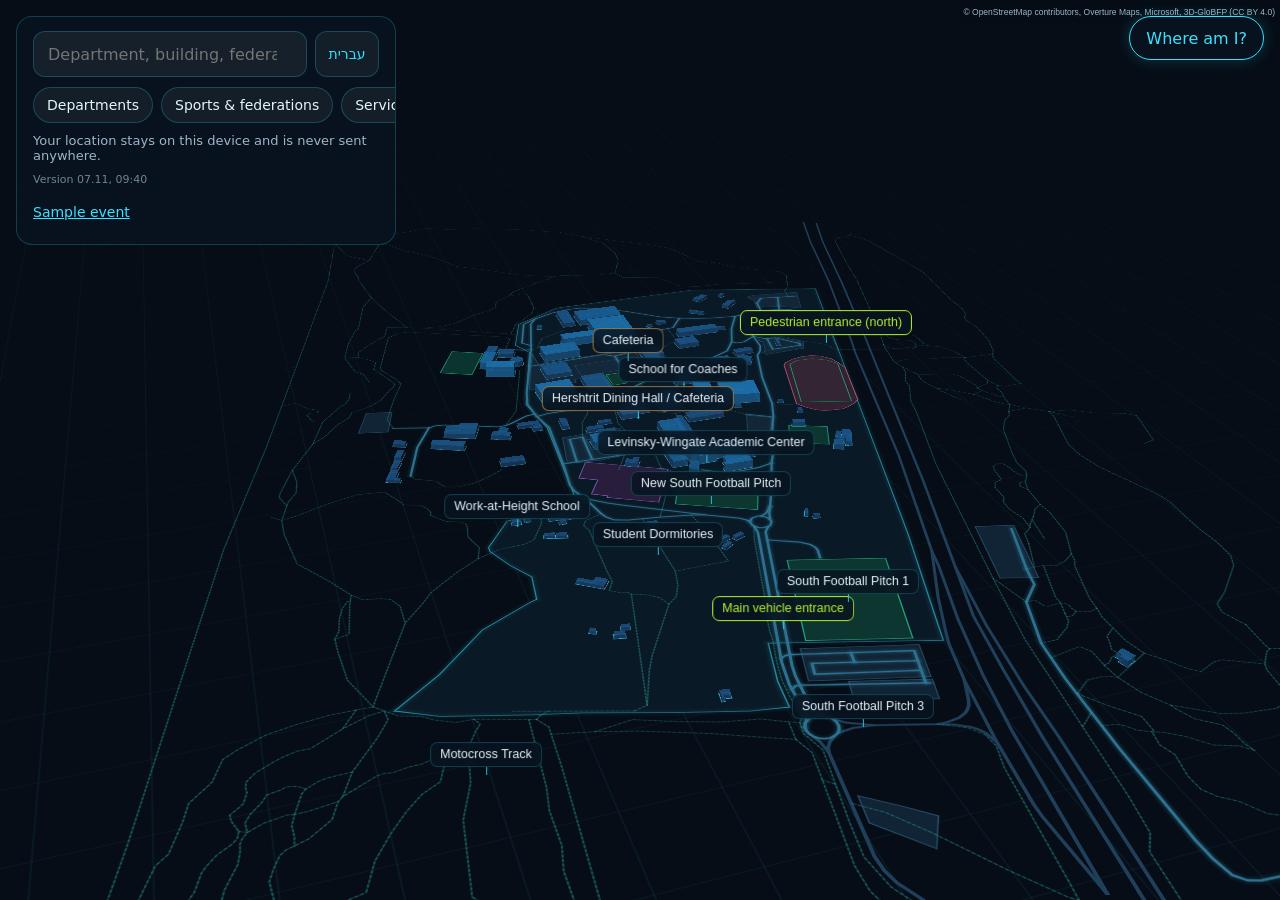
==== commit f0adef50: "Update Wingate navigation app" ====
--- a/wingate-nav/index.html
+++ b/wingate-nav/index.html
@@ -10,8 +10,8 @@
     <link rel="manifest" href="./manifest.webmanifest" />
     <link rel="apple-touch-icon" href="./icons/icon-192.png" />
     <title>ניווט וינגייט</title>
-    <script type="module" crossorigin src="/wingate-nav/assets/index-DKetXgGz.js"></script>
-    <link rel="stylesheet" crossorigin href="/wingate-nav/assets/index-CQyITrx5.css">
+    <script type="module" crossorigin src="/wingate-nav/assets/index-CnofMXks.js"></script>
+    <link rel="stylesheet" crossorigin href="/wingate-nav/assets/index-B9C6LBeZ.css">
   </head>
   <body>
     <div id="root"></div>
--- a/wingate-nav/assets/index-B9C6LBeZ.css
+++ b/wingate-nav/assets/index-B9C6LBeZ.css
@@ -0,0 +1 @@
+.maplibregl-map{-webkit-tap-highlight-color:#0000;-webkit-touch-callout:none;font:12px/20px Helvetica Neue,Arial,Helvetica,sans-serif;position:relative;overflow:hidden}.maplibregl-canvas{position:absolute;top:0;left:0}.maplibregl-map:fullscreen{width:100%;height:100%}.maplibregl-ctrl-group button.maplibregl-ctrl-compass{touch-action:none}.maplibregl-canvas-container.maplibregl-interactive,.maplibregl-ctrl-group button.maplibregl-ctrl-compass{cursor:grab;-webkit-user-select:none;user-select:none}.maplibregl-canvas-container.maplibregl-interactive.maplibregl-track-pointer{cursor:pointer}.maplibregl-canvas-container.maplibregl-interactive:active,.maplibregl-ctrl-group button.maplibregl-ctrl-compass:active{cursor:grabbing}.maplibregl-canvas-container.maplibregl-touch-zoom-rotate,.maplibregl-canvas-container.maplibregl-touch-zoom-rotate .maplibregl-canvas{touch-action:pan-x pan-y}.maplibregl-canvas-container.maplibregl-touch-drag-pan,.maplibregl-canvas-container.maplibregl-touch-drag-pan .maplibregl-canvas{touch-action:pinch-zoom}.maplibregl-canvas-container.maplibregl-touch-zoom-rotate.maplibregl-touch-drag-pan,.maplibregl-canvas-container.maplibregl-touch-zoom-rotate.maplibregl-touch-drag-pan .maplibregl-canvas{touch-action:none}.maplibregl-canvas-container.maplibregl-touch-drag-pan.maplibregl-cooperative-gestures,.maplibregl-canvas-container.maplibregl-touch-drag-pan.maplibregl-cooperative-gestures .maplibregl-canvas{touch-action:pan-x pan-y}.maplibregl-ctrl-bottom-left,.maplibregl-ctrl-bottom-right,.maplibregl-ctrl-top-left,.maplibregl-ctrl-top-right{pointer-events:none;z-index:2;position:absolute}.maplibregl-ctrl-top-left{top:0;left:0}.maplibregl-ctrl-top-right{top:0;right:0}.maplibregl-ctrl-bottom-left{bottom:0;left:0}.maplibregl-ctrl-bottom-right{bottom:0;right:0}.maplibregl-ctrl{clear:both;pointer-events:auto;transform:translate(0)}.maplibregl-ctrl-top-left .maplibregl-ctrl{float:left;margin:10px 0 0 10px}.maplibregl-ctrl-top-right .maplibregl-ctrl{float:right;margin:10px 10px 0 0}.maplibregl-ctrl-bottom-left .maplibregl-ctrl{float:left;margin:0 0 10px 10px}.maplibregl-ctrl-bottom-right .maplibregl-ctrl{float:right;margin:0 10px 10px 0}.maplibregl-ctrl-group{background:#fff;border-radius:4px}.maplibregl-ctrl-group:not(:empty){box-shadow:0 0 0 2px #0000001a}.maplibregl-ctrl-group button{box-sizing:border-box;cursor:pointer;background-color:#0000;border:0;outline:none;width:29px;height:29px;padding:0;display:block}.maplibregl-ctrl button{-webkit-user-select:none;user-select:none}.maplibregl-ctrl-group button+button{border-top:1px solid #ddd}.maplibregl-ctrl button .maplibregl-ctrl-icon{background-position:50%;background-repeat:no-repeat;width:100%;height:100%;display:block}@media (forced-colors:active){.maplibregl-ctrl-group:not(:empty){box-shadow:0 0 0 2px buttontext}.maplibregl-ctrl-icon{background-color:#0000}.maplibregl-ctrl-group button+button{border-top:1px solid buttontext}}.maplibregl-ctrl button::-moz-focus-inner{border:0;padding:0}.maplibregl-ctrl-attrib-button:focus,.maplibregl-ctrl-group button:focus{box-shadow:0 0 2px 2px #0096ff}.maplibregl-ctrl button:disabled{cursor:not-allowed}.maplibregl-ctrl button:disabled .maplibregl-ctrl-icon{opacity:.25}@media (hover:hover){.maplibregl-ctrl button:not(:disabled):hover{background-color:#0000000d}}.maplibregl-ctrl button:not(:disabled):active{background-color:#0000000d}.maplibregl-ctrl-group button:focus:focus-visible{box-shadow:0 0 2px 2px #0096ff}.maplibregl-ctrl-group button:focus:not(:focus-visible){box-shadow:none}.maplibregl-ctrl-group button:focus:first-child{border-radius:4px 4px 0 0}.maplibregl-ctrl-group button:focus:last-child{border-radius:0 0 4px 4px}.maplibregl-ctrl-group button:focus:only-child{border-radius:inherit}.maplibregl-ctrl button.maplibregl-ctrl-zoom-out .maplibregl-ctrl-icon{background-image:url("data:image/svg+xml;charset=utf-8,%3Csvg xmlns='http://www.w3.org/2000/svg' width='29' height='29' viewBox='0 0 29 29' fill='%23333'%3E %3Cpath d='M10 13c-.75 0-1.5.75-1.5 1.5S9.25 16 10 16h9c.75 0 1.5-.75 1.5-1.5S19.75 13 19 13z'/%3E %3C/svg%3E")}.maplibregl-ctrl button.maplibregl-ctrl-zoom-in .maplibregl-ctrl-icon{background-image:url("data:image/svg+xml;charset=utf-8,%3Csvg xmlns='http://www.w3.org/2000/svg' width='29' height='29' viewBox='0 0 29 29' fill='%23333'%3E %3Cpath d='M14.5 8.5c-.75 0-1.5.75-1.5 1.5v3h-3c-.75 0-1.5.75-1.5 1.5S9.25 16 10 16h3v3c0 .75.75 1.5 1.5 1.5S16 19.75 16 19v-3h3c.75 0 1.5-.75 1.5-1.5S19.75 13 19 13h-3v-3c0-.75-.75-1.5-1.5-1.5'/%3E %3C/svg%3E")}@media (forced-colors:active){.maplibregl-ctrl button.maplibregl-ctrl-zoom-out .maplibregl-ctrl-icon{background-image:url("data:image/svg+xml;charset=utf-8,%3Csvg xmlns='http://www.w3.org/2000/svg' width='29' height='29' viewBox='0 0 29 29' fill='%23fff'%3E %3Cpath d='M10 13c-.75 0-1.5.75-1.5 1.5S9.25 16 10 16h9c.75 0 1.5-.75 1.5-1.5S19.75 13 19 13z'/%3E %3C/svg%3E")}.maplibregl-ctrl button.maplibregl-ctrl-zoom-in .maplibregl-ctrl-icon{background-image:url("data:image/svg+xml;charset=utf-8,%3Csvg xmlns='http://www.w3.org/2000/svg' width='29' height='29' viewBox='0 0 29 29' fill='%23fff'%3E %3Cpath d='M14.5 8.5c-.75 0-1.5.75-1.5 1.5v3h-3c-.75 0-1.5.75-1.5 1.5S9.25 16 10 16h3v3c0 .75.75 1.5 1.5 1.5S16 19.75 16 19v-3h3c.75 0 1.5-.75 1.5-1.5S19.75 13 19 13h-3v-3c0-.75-.75-1.5-1.5-1.5'/%3E %3C/svg%3E")}}@media (forced-colors:active) and (prefers-color-scheme:light){.maplibregl-ctrl button.maplibregl-ctrl-zoom-out .maplibregl-ctrl-icon{background-image:url("data:image/svg+xml;charset=utf-8,%3Csvg xmlns='http://www.w3.org/2000/svg' width='29' height='29' viewBox='0 0 29 29' fill='%23000'%3E %3Cpath d='M10 13c-.75 0-1.5.75-1.5 1.5S9.25 16 10 16h9c.75 0 1.5-.75 1.5-1.5S19.75 13 19 13z'/%3E %3C/svg%3E")}.maplibregl-ctrl button.maplibregl-ctrl-zoom-in .maplibregl-ctrl-icon{background-image:url("data:image/svg+xml;charset=utf-8,%3Csvg xmlns='http://www.w3.org/2000/svg' width='29' height='29' viewBox='0 0 29 29' fill='%23000'%3E %3Cpath d='M14.5 8.5c-.75 0-1.5.75-1.5 1.5v3h-3c-.75 0-1.5.75-1.5 1.5S9.25 16 10 16h3v3c0 .75.75 1.5 1.5 1.5S16 19.75 16 19v-3h3c.75 0 1.5-.75 1.5-1.5S19.75 13 19 13h-3v-3c0-.75-.75-1.5-1.5-1.5'/%3E %3C/svg%3E")}}.maplibregl-ctrl button.maplibregl-ctrl-fullscreen .maplibregl-ctrl-icon{background-image:url("data:image/svg+xml;charset=utf-8,%3Csvg xmlns='http://www.w3.org/2000/svg' width='29' height='29' viewBox='0 0 29 29' fill='%23333'%3E %3Cpath d='M24 16v5.5c0 1.75-.75 2.5-2.5 2.5H16v-1l3-1.5-4-5.5 1-1 5.5 4 1.5-3zM6 16l1.5 3 5.5-4 1 1-4 5.5 3 1.5v1H7.5C5.75 24 5 23.25 5 21.5V16zm7-11v1l-3 1.5 4 5.5-1 1-5.5-4L6 13H5V7.5C5 5.75 5.75 5 7.5 5zm11 2.5c0-1.75-.75-2.5-2.5-2.5H16v1l3 1.5-4 5.5 1 1 5.5-4 1.5 3h1z'/%3E %3C/svg%3E")}.maplibregl-ctrl button.maplibregl-ctrl-shrink .maplibregl-ctrl-icon{background-image:url("data:image/svg+xml;charset=utf-8,%3Csvg xmlns='http://www.w3.org/2000/svg' width='29' height='29' viewBox='0 0 29 29'%3E %3Cpath d='M18.5 16c-1.75 0-2.5.75-2.5 2.5V24h1l1.5-3 5.5 4 1-1-4-5.5 3-1.5v-1zM13 18.5c0-1.75-.75-2.5-2.5-2.5H5v1l3 1.5L4 24l1 1 5.5-4 1.5 3h1zm3-8c0 1.75.75 2.5 2.5 2.5H24v-1l-3-1.5L25 5l-1-1-5.5 4L17 5h-1zM10.5 13c1.75 0 2.5-.75 2.5-2.5V5h-1l-1.5 3L5 4 4 5l4 5.5L5 12v1z'/%3E %3C/svg%3E")}@media (forced-colors:active){.maplibregl-ctrl button.maplibregl-ctrl-fullscreen .maplibregl-ctrl-icon{background-image:url("data:image/svg+xml;charset=utf-8,%3Csvg xmlns='http://www.w3.org/2000/svg' width='29' height='29' viewBox='0 0 29 29' fill='%23fff'%3E %3Cpath d='M24 16v5.5c0 1.75-.75 2.5-2.5 2.5H16v-1l3-1.5-4-5.5 1-1 5.5 4 1.5-3zM6 16l1.5 3 5.5-4 1 1-4 5.5 3 1.5v1H7.5C5.75 24 5 23.25 5 21.5V16zm7-11v1l-3 1.5 4 5.5-1 1-5.5-4L6 13H5V7.5C5 5.75 5.75 5 7.5 5zm11 2.5c0-1.75-.75-2.5-2.5-2.5H16v1l3 1.5-4 5.5 1 1 5.5-4 1.5 3h1z'/%3E %3C/svg%3E")}.maplibregl-ctrl button.maplibregl-ctrl-shrink .maplibregl-ctrl-icon{background-image:url("data:image/svg+xml;charset=utf-8,%3Csvg xmlns='http://www.w3.org/2000/svg' width='29' height='29' viewBox='0 0 29 29' fill='%23fff'%3E %3Cpath d='M18.5 16c-1.75 0-2.5.75-2.5 2.5V24h1l1.5-3 5.5 4 1-1-4-5.5 3-1.5v-1zM13 18.5c0-1.75-.75-2.5-2.5-2.5H5v1l3 1.5L4 24l1 1 5.5-4 1.5 3h1zm3-8c0 1.75.75 2.5 2.5 2.5H24v-1l-3-1.5L25 5l-1-1-5.5 4L17 5h-1zM10.5 13c1.75 0 2.5-.75 2.5-2.5V5h-1l-1.5 3L5 4 4 5l4 5.5L5 12v1z'/%3E %3C/svg%3E")}}@media (forced-colors:active) and (prefers-color-scheme:light){.maplibregl-ctrl button.maplibregl-ctrl-fullscreen .maplibregl-ctrl-icon{background-image:url("data:image/svg+xml;charset=utf-8,%3Csvg xmlns='http://www.w3.org/2000/svg' width='29' height='29' viewBox='0 0 29 29' fill='%23000'%3E %3Cpath d='M24 16v5.5c0 1.75-.75 2.5-2.5 2.5H16v-1l3-1.5-4-5.5 1-1 5.5 4 1.5-3zM6 16l1.5 3 5.5-4 1 1-4 5.5 3 1.5v1H7.5C5.75 24 5 23.25 5 21.5V16zm7-11v1l-3 1.5 4 5.5-1 1-5.5-4L6 13H5V7.5C5 5.75 5.75 5 7.5 5zm11 2.5c0-1.75-.75-2.5-2.5-2.5H16v1l3 1.5-4 5.5 1 1 5.5-4 1.5 3h1z'/%3E %3C/svg%3E")}.maplibregl-ctrl button.maplibregl-ctrl-shrink .maplibregl-ctrl-icon{background-image:url("data:image/svg+xml;charset=utf-8,%3Csvg xmlns='http://www.w3.org/2000/svg' width='29' height='29' viewBox='0 0 29 29' fill='%23000'%3E %3Cpath d='M18.5 16c-1.75 0-2.5.75-2.5 2.5V24h1l1.5-3 5.5 4 1-1-4-5.5 3-1.5v-1zM13 18.5c0-1.75-.75-2.5-2.5-2.5H5v1l3 1.5L4 24l1 1 5.5-4 1.5 3h1zm3-8c0 1.75.75 2.5 2.5 2.5H24v-1l-3-1.5L25 5l-1-1-5.5 4L17 5h-1zM10.5 13c1.75 0 2.5-.75 2.5-2.5V5h-1l-1.5 3L5 4 4 5l4 5.5L5 12v1z'/%3E %3C/svg%3E")}}.maplibregl-ctrl button.maplibregl-ctrl-compass .maplibregl-ctrl-icon{background-image:url("data:image/svg+xml;charset=utf-8,%3Csvg xmlns='http://www.w3.org/2000/svg' width='29' height='29' viewBox='0 0 29 29' fill='%23333'%3E %3Cpath d='m10.5 14 4-8 4 8z'/%3E %3Cpath fill='%23ccc' d='m10.5 16 4 8 4-8z'/%3E %3C/svg%3E")}@media (forced-colors:active){.maplibregl-ctrl button.maplibregl-ctrl-compass .maplibregl-ctrl-icon{background-image:url("data:image/svg+xml;charset=utf-8,%3Csvg xmlns='http://www.w3.org/2000/svg' width='29' height='29' viewBox='0 0 29 29' fill='%23fff'%3E %3Cpath d='m10.5 14 4-8 4 8z'/%3E %3Cpath fill='%23ccc' d='m10.5 16 4 8 4-8z'/%3E %3C/svg%3E")}}@media (forced-colors:active) and (prefers-color-scheme:light){.maplibregl-ctrl button.maplibregl-ctrl-compass .maplibregl-ctrl-icon{background-image:url("data:image/svg+xml;charset=utf-8,%3Csvg xmlns='http://www.w3.org/2000/svg' width='29' height='29' viewBox='0 0 29 29' fill='%23000'%3E %3Cpath d='m10.5 14 4-8 4 8z'/%3E %3Cpath fill='%23ccc' d='m10.5 16 4 8 4-8z'/%3E %3C/svg%3E")}}.maplibregl-ctrl button.maplibregl-ctrl-globe .maplibregl-ctrl-icon{background-image:url("data:image/svg+xml;charset=utf-8,%3Csvg xmlns='http://www.w3.org/2000/svg' width='22' height='22' fill='none' viewBox='0 0 22 22' stroke='%23333'%3E %3Ccircle cx='11' cy='11' r='8.5'/%3E %3Cpath d='M17.5 11c0 4.819-3.02 8.5-6.5 8.5S4.5 15.819 4.5 11 7.52 2.5 11 2.5s6.5 3.681 6.5 8.5Z'/%3E %3Cpath d='M13.5 11c0 2.447-.331 4.64-.853 6.206-.262.785-.562 1.384-.872 1.777-.314.399-.58.517-.775.517-.195 0-.461-.118-.775-.517-.31-.393-.61-.992-.872-1.777C8.831 15.64 8.5 13.446 8.5 11c0-2.447.331-4.64.853-6.206.262-.785.562-1.384.872-1.777.314-.399.58-.517.775-.517.195 0 .461.118.775.517.31.393.61.992.872 1.777.522 1.565.853 3.76.853 6.206Z'/%3E %3Cpath d='M11 7.5c-1.909 0-3.622-.166-4.845-.428-.616-.132-1.08-.283-1.379-.434a1.333 1.333 0 0 1-.224-.138c.047-.038.12-.085.224-.138.299-.151.763-.302 1.379-.434C7.378 5.666 9.091 5.5 11 5.5c1.909 0 3.622.166 4.845.428.616.132 1.08.283 1.379.434.105.053.177.1.224.138-.047.038-.12.085-.224.138-.299.151-.763.302-1.379.434-1.223.262-2.936.428-4.845.428ZM4.486 6.436ZM11 16.5c-1.909 0-3.622-.166-4.845-.428-.616-.132-1.08-.283-1.379-.434a1.33 1.33 0 0 1-.224-.138 1.33 1.33 0 0 1 .224-.138c.299-.151.763-.302 1.379-.434C7.378 14.666 9.091 14.5 11 14.5c1.909 0 3.622.166 4.845.428.616.132 1.08.283 1.379.434.105.053.177.1.224.138a1.33 1.33 0 0 1-.224.138c-.299.151-.763.302-1.379.434-1.223.262-2.936.428-4.845.428Zm-6.514-1.064ZM11 12.5c-2.46 0-4.672-.222-6.255-.574-.796-.177-1.406-.38-1.805-.59a1.465 1.465 0 0 1-.39-.272.293.293 0 0 1-.047-.064.293.293 0 0 1 .048-.064c.066-.073.189-.167.389-.272.399-.21 1.009-.413 1.805-.59C6.328 9.722 8.54 9.5 11 9.5s4.672.222 6.256.574c.795.177 1.405.38 1.804.59.2.105.323.2.39.272a.33.33 0 0 1 .047.064.293.293 0 0 1-.048.064 1.435 1.435 0 0 1-.389.272c-.399.21-1.009.413-1.804.59-1.584.352-3.796.574-6.256.574Zm-8.501-1.51v.002-.002Zm0 .018v.002-.002Zm17.002.002v-.002.002Zm0-.018v-.002.002Z'/%3E %3C/svg%3E")}.maplibregl-ctrl button.maplibregl-ctrl-globe-enabled .maplibregl-ctrl-icon{background-image:url("data:image/svg+xml;charset=utf-8,%3Csvg xmlns='http://www.w3.org/2000/svg' width='22' height='22' fill='none' viewBox='0 0 22 22' stroke='%2333b5e5'%3E %3Ccircle cx='11' cy='11' r='8.5'/%3E %3Cpath d='M17.5 11c0 4.819-3.02 8.5-6.5 8.5S4.5 15.819 4.5 11 7.52 2.5 11 2.5s6.5 3.681 6.5 8.5Z'/%3E %3Cpath d='M13.5 11c0 2.447-.331 4.64-.853 6.206-.262.785-.562 1.384-.872 1.777-.314.399-.58.517-.775.517-.195 0-.461-.118-.775-.517-.31-.393-.61-.992-.872-1.777C8.831 15.64 8.5 13.446 8.5 11c0-2.447.331-4.64.853-6.206.262-.785.562-1.384.872-1.777.314-.399.58-.517.775-.517.195 0 .461.118.775.517.31.393.61.992.872 1.777.522 1.565.853 3.76.853 6.206Z'/%3E %3Cpath d='M11 7.5c-1.909 0-3.622-.166-4.845-.428-.616-.132-1.08-.283-1.379-.434a1.333 1.333 0 0 1-.224-.138c.047-.038.12-.085.224-.138.299-.151.763-.302 1.379-.434C7.378 5.666 9.091 5.5 11 5.5c1.909 0 3.622.166 4.845.428.616.132 1.08.283 1.379.434.105.053.177.1.224.138-.047.038-.12.085-.224.138-.299.151-.763.302-1.379.434-1.223.262-2.936.428-4.845.428ZM4.486 6.436ZM11 16.5c-1.909 0-3.622-.166-4.845-.428-.616-.132-1.08-.283-1.379-.434a1.33 1.33 0 0 1-.224-.138 1.33 1.33 0 0 1 .224-.138c.299-.151.763-.302 1.379-.434C7.378 14.666 9.091 14.5 11 14.5c1.909 0 3.622.166 4.845.428.616.132 1.08.283 1.379.434.105.053.177.1.224.138a1.33 1.33 0 0 1-.224.138c-.299.151-.763.302-1.379.434-1.223.262-2.936.428-4.845.428Zm-6.514-1.064ZM11 12.5c-2.46 0-4.672-.222-6.255-.574-.796-.177-1.406-.38-1.805-.59a1.465 1.465 0 0 1-.39-.272.293.293 0 0 1-.047-.064.293.293 0 0 1 .048-.064c.066-.073.189-.167.389-.272.399-.21 1.009-.413 1.805-.59C6.328 9.722 8.54 9.5 11 9.5s4.672.222 6.256.574c.795.177 1.405.38 1.804.59.2.105.323.2.39.272a.33.33 0 0 1 .047.064.293.293 0 0 1-.048.064 1.435 1.435 0 0 1-.389.272c-.399.21-1.009.413-1.804.59-1.584.352-3.796.574-6.256.574Zm-8.501-1.51v.002-.002Zm0 .018v.002-.002Zm17.002.002v-.002.002Zm0-.018v-.002.002Z'/%3E %3C/svg%3E")}.maplibregl-ctrl button.maplibregl-ctrl-terrain .maplibregl-ctrl-icon{background-image:url("data:image/svg+xml;charset=utf-8,%3Csvg xmlns='http://www.w3.org/2000/svg' width='22' height='22' viewBox='0 0 22 22' fill='%23333'%3E %3Cpath d='m1.754 13.406 4.453-4.851 3.09 3.09 3.281 3.277.969-.969-3.309-3.312 3.844-4.121 6.148 6.886h1.082v-.855l-7.207-8.07-4.84 5.187L6.169 6.57l-5.48 5.965v.871ZM.688 16.844h20.625v1.375H.688Zm0 0'/%3E %3C/svg%3E")}.maplibregl-ctrl button.maplibregl-ctrl-terrain-enabled .maplibregl-ctrl-icon{background-image:url("data:image/svg+xml;charset=utf-8,%3Csvg xmlns='http://www.w3.org/2000/svg' width='22' height='22' viewBox='0 0 22 22' fill='%2333b5e5'%3E %3Cpath d='m1.754 13.406 4.453-4.851 3.09 3.09 3.281 3.277.969-.969-3.309-3.312 3.844-4.121 6.148 6.886h1.082v-.855l-7.207-8.07-4.84 5.187L6.169 6.57l-5.48 5.965v.871ZM.688 16.844h20.625v1.375H.688Zm0 0'/%3E %3C/svg%3E")}.maplibregl-ctrl button.maplibregl-ctrl-geolocate .maplibregl-ctrl-icon{background-image:url("data:image/svg+xml;charset=utf-8,%3Csvg xmlns='http://www.w3.org/2000/svg' width='29' height='29' viewBox='0 0 20 20' fill='%23333'%3E %3Cpath d='M10 4C9 4 9 5 9 5v.1A5 5 0 0 0 5.1 9H5s-1 0-1 1 1 1 1 1h.1A5 5 0 0 0 9 14.9v.1s0 1 1 1 1-1 1-1v-.1a5 5 0 0 0 3.9-3.9h.1s1 0 1-1-1-1-1-1h-.1A5 5 0 0 0 11 5.1V5s0-1-1-1m0 2.5a3.5 3.5 0 1 1 0 7 3.5 3.5 0 1 1 0-7'/%3E %3Ccircle id='dot' cx='10' cy='10' r='2'/%3E %3Cpath id='stroke' d='m14 5 1 1-9 9-1-1z' display='none'/%3E %3C/svg%3E")}.maplibregl-ctrl button.maplibregl-ctrl-geolocate:disabled .maplibregl-ctrl-icon{background-image:url("data:image/svg+xml;charset=utf-8,%3Csvg xmlns='http://www.w3.org/2000/svg' width='29' height='29' viewBox='0 0 20 20' fill='%23aaa'%3E %3Cpath d='M10 4C9 4 9 5 9 5v.1A5 5 0 0 0 5.1 9H5s-1 0-1 1 1 1 1 1h.1A5 5 0 0 0 9 14.9v.1s0 1 1 1 1-1 1-1v-.1a5 5 0 0 0 3.9-3.9h.1s1 0 1-1-1-1-1-1h-.1A5 5 0 0 0 11 5.1V5s0-1-1-1m0 2.5a3.5 3.5 0 1 1 0 7 3.5 3.5 0 1 1 0-7'/%3E %3Ccircle id='dot' cx='10' cy='10' r='2'/%3E %3Cpath id='stroke' d='m14 5 1 1-9 9-1-1z' fill='%23f00'/%3E %3C/svg%3E")}.maplibregl-ctrl button.maplibregl-ctrl-geolocate.maplibregl-ctrl-geolocate-active .maplibregl-ctrl-icon{background-image:url("data:image/svg+xml;charset=utf-8,%3Csvg xmlns='http://www.w3.org/2000/svg' width='29' height='29' viewBox='0 0 20 20' fill='%2333b5e5'%3E %3Cpath d='M10 4C9 4 9 5 9 5v.1A5 5 0 0 0 5.1 9H5s-1 0-1 1 1 1 1 1h.1A5 5 0 0 0 9 14.9v.1s0 1 1 1 1-1 1-1v-.1a5 5 0 0 0 3.9-3.9h.1s1 0 1-1-1-1-1-1h-.1A5 5 0 0 0 11 5.1V5s0-1-1-1m0 2.5a3.5 3.5 0 1 1 0 7 3.5 3.5 0 1 1 0-7'/%3E %3Ccircle id='dot' cx='10' cy='10' r='2'/%3E %3Cpath id='stroke' d='m14 5 1 1-9 9-1-1z' display='none'/%3E %3C/svg%3E")}.maplibregl-ctrl button.maplibregl-ctrl-geolocate.maplibregl-ctrl-geolocate-active-error .maplibregl-ctrl-icon{background-image:url("data:image/svg+xml;charset=utf-8,%3Csvg xmlns='http://www.w3.org/2000/svg' width='29' height='29' viewBox='0 0 20 20' fill='%23e58978'%3E %3Cpath d='M10 4C9 4 9 5 9 5v.1A5 5 0 0 0 5.1 9H5s-1 0-1 1 1 1 1 1h.1A5 5 0 0 0 9 14.9v.1s0 1 1 1 1-1 1-1v-.1a5 5 0 0 0 3.9-3.9h.1s1 0 1-1-1-1-1-1h-.1A5 5 0 0 0 11 5.1V5s0-1-1-1m0 2.5a3.5 3.5 0 1 1 0 7 3.5 3.5 0 1 1 0-7'/%3E %3Ccircle id='dot' cx='10' cy='10' r='2'/%3E %3Cpath id='stroke' d='m14 5 1 1-9 9-1-1z' display='none'/%3E %3C/svg%3E")}.maplibregl-ctrl button.maplibregl-ctrl-geolocate.maplibregl-ctrl-geolocate-background .maplibregl-ctrl-icon{background-image:url("data:image/svg+xml;charset=utf-8,%3Csvg xmlns='http://www.w3.org/2000/svg' width='29' height='29' viewBox='0 0 20 20' fill='%2333b5e5'%3E %3Cpath d='M10 4C9 4 9 5 9 5v.1A5 5 0 0 0 5.1 9H5s-1 0-1 1 1 1 1 1h.1A5 5 0 0 0 9 14.9v.1s0 1 1 1 1-1 1-1v-.1a5 5 0 0 0 3.9-3.9h.1s1 0 1-1-1-1-1-1h-.1A5 5 0 0 0 11 5.1V5s0-1-1-1m0 2.5a3.5 3.5 0 1 1 0 7 3.5 3.5 0 1 1 0-7'/%3E %3Ccircle id='dot' cx='10' cy='10' r='2' display='none'/%3E %3Cpath id='stroke' d='m14 5 1 1-9 9-1-1z' display='none'/%3E %3C/svg%3E")}.maplibregl-ctrl button.maplibregl-ctrl-geolocate.maplibregl-ctrl-geolocate-background-error .maplibregl-ctrl-icon{background-image:url("data:image/svg+xml;charset=utf-8,%3Csvg xmlns='http://www.w3.org/2000/svg' width='29' height='29' viewBox='0 0 20 20' fill='%23e54e33'%3E %3Cpath d='M10 4C9 4 9 5 9 5v.1A5 5 0 0 0 5.1 9H5s-1 0-1 1 1 1 1 1h.1A5 5 0 0 0 9 14.9v.1s0 1 1 1 1-1 1-1v-.1a5 5 0 0 0 3.9-3.9h.1s1 0 1-1-1-1-1-1h-.1A5 5 0 0 0 11 5.1V5s0-1-1-1m0 2.5a3.5 3.5 0 1 1 0 7 3.5 3.5 0 1 1 0-7'/%3E %3Ccircle id='dot' cx='10' cy='10' r='2' display='none'/%3E %3Cpath id='stroke' d='m14 5 1 1-9 9-1-1z' display='none'/%3E %3C/svg%3E")}.maplibregl-ctrl button.maplibregl-ctrl-geolocate.maplibregl-ctrl-geolocate-waiting .maplibregl-ctrl-icon{animation:2s linear infinite maplibregl-spin}@media (forced-colors:active){.maplibregl-ctrl button.maplibregl-ctrl-geolocate .maplibregl-ctrl-icon{background-image:url("data:image/svg+xml;charset=utf-8,%3Csvg xmlns='http://www.w3.org/2000/svg' width='29' height='29' viewBox='0 0 20 20' fill='%23fff'%3E %3Cpath d='M10 4C9 4 9 5 9 5v.1A5 5 0 0 0 5.1 9H5s-1 0-1 1 1 1 1 1h.1A5 5 0 0 0 9 14.9v.1s0 1 1 1 1-1 1-1v-.1a5 5 0 0 0 3.9-3.9h.1s1 0 1-1-1-1-1-1h-.1A5 5 0 0 0 11 5.1V5s0-1-1-1m0 2.5a3.5 3.5 0 1 1 0 7 3.5 3.5 0 1 1 0-7'/%3E %3Ccircle id='dot' cx='10' cy='10' r='2'/%3E %3Cpath id='stroke' d='m14 5 1 1-9 9-1-1z' display='none'/%3E %3C/svg%3E")}.maplibregl-ctrl button.maplibregl-ctrl-geolocate:disabled .maplibregl-ctrl-icon{background-image:url("data:image/svg+xml;charset=utf-8,%3Csvg xmlns='http://www.w3.org/2000/svg' width='29' height='29' viewBox='0 0 20 20' fill='%23999'%3E %3Cpath d='M10 4C9 4 9 5 9 5v.1A5 5 0 0 0 5.1 9H5s-1 0-1 1 1 1 1 1h.1A5 5 0 0 0 9 14.9v.1s0 1 1 1 1-1 1-1v-.1a5 5 0 0 0 3.9-3.9h.1s1 0 1-1-1-1-1-1h-.1A5 5 0 0 0 11 5.1V5s0-1-1-1m0 2.5a3.5 3.5 0 1 1 0 7 3.5 3.5 0 1 1 0-7'/%3E %3Ccircle id='dot' cx='10' cy='10' r='2'/%3E %3Cpath id='stroke' d='m14 5 1 1-9 9-1-1z' fill='%23f00'/%3E %3C/svg%3E")}.maplibregl-ctrl button.maplibregl-ctrl-geolocate.maplibregl-ctrl-geolocate-active .maplibregl-ctrl-icon{background-image:url("data:image/svg+xml;charset=utf-8,%3Csvg xmlns='http://www.w3.org/2000/svg' width='29' height='29' viewBox='0 0 20 20' fill='%2333b5e5'%3E %3Cpath d='M10 4C9 4 9 5 9 5v.1A5 5 0 0 0 5.1 9H5s-1 0-1 1 1 1 1 1h.1A5 5 0 0 0 9 14.9v.1s0 1 1 1 1-1 1-1v-.1a5 5 0 0 0 3.9-3.9h.1s1 0 1-1-1-1-1-1h-.1A5 5 0 0 0 11 5.1V5s0-1-1-1m0 2.5a3.5 3.5 0 1 1 0 7 3.5 3.5 0 1 1 0-7'/%3E %3Ccircle id='dot' cx='10' cy='10' r='2'/%3E %3Cpath id='stroke' d='m14 5 1 1-9 9-1-1z' display='none'/%3E %3C/svg%3E")}.maplibregl-ctrl button.maplibregl-ctrl-geolocate.maplibregl-ctrl-geolocate-active-error .maplibregl-ctrl-icon{background-image:url("data:image/svg+xml;charset=utf-8,%3Csvg xmlns='http://www.w3.org/2000/svg' width='29' height='29' viewBox='0 0 20 20' fill='%23e58978'%3E %3Cpath d='M10 4C9 4 9 5 9 5v.1A5 5 0 0 0 5.1 9H5s-1 0-1 1 1 1 1 1h.1A5 5 0 0 0 9 14.9v.1s0 1 1 1 1-1 1-1v-.1a5 5 0 0 0 3.9-3.9h.1s1 0 1-1-1-1-1-1h-.1A5 5 0 0 0 11 5.1V5s0-1-1-1m0 2.5a3.5 3.5 0 1 1 0 7 3.5 3.5 0 1 1 0-7'/%3E %3Ccircle id='dot' cx='10' cy='10' r='2'/%3E %3Cpath id='stroke' d='m14 5 1 1-9 9-1-1z' display='none'/%3E %3C/svg%3E")}.maplibregl-ctrl button.maplibregl-ctrl-geolocate.maplibregl-ctrl-geolocate-background .maplibregl-ctrl-icon{background-image:url("data:image/svg+xml;charset=utf-8,%3Csvg xmlns='http://www.w3.org/2000/svg' width='29' height='29' viewBox='0 0 20 20' fill='%2333b5e5'%3E %3Cpath d='M10 4C9 4 9 5 9 5v.1A5 5 0 0 0 5.1 9H5s-1 0-1 1 1 1 1 1h.1A5 5 0 0 0 9 14.9v.1s0 1 1 1 1-1 1-1v-.1a5 5 0 0 0 3.9-3.9h.1s1 0 1-1-1-1-1-1h-.1A5 5 0 0 0 11 5.1V5s0-1-1-1m0 2.5a3.5 3.5 0 1 1 0 7 3.5 3.5 0 1 1 0-7'/%3E %3Ccircle id='dot' cx='10' cy='10' r='2' display='none'/%3E %3Cpath id='stroke' d='m14 5 1 1-9 9-1-1z' display='none'/%3E %3C/svg%3E")}.maplibregl-ctrl button.maplibregl-ctrl-geolocate.maplibregl-ctrl-geolocate-background-error .maplibregl-ctrl-icon{background-image:url("data:image/svg+xml;charset=utf-8,%3Csvg xmlns='http://www.w3.org/2000/svg' width='29' height='29' viewBox='0 0 20 20' fill='%23e54e33'%3E %3Cpath d='M10 4C9 4 9 5 9 5v.1A5 5 0 0 0 5.1 9H5s-1 0-1 1 1 1 1 1h.1A5 5 0 0 0 9 14.9v.1s0 1 1 1 1-1 1-1v-.1a5 5 0 0 0 3.9-3.9h.1s1 0 1-1-1-1-1-1h-.1A5 5 0 0 0 11 5.1V5s0-1-1-1m0 2.5a3.5 3.5 0 1 1 0 7 3.5 3.5 0 1 1 0-7'/%3E %3Ccircle id='dot' cx='10' cy='10' r='2' display='none'/%3E %3Cpath id='stroke' d='m14 5 1 1-9 9-1-1z' display='none'/%3E %3C/svg%3E")}}@media (forced-colors:active) and (prefers-color-scheme:light){.maplibregl-ctrl button.maplibregl-ctrl-geolocate .maplibregl-ctrl-icon{background-image:url("data:image/svg+xml;charset=utf-8,%3Csvg xmlns='http://www.w3.org/2000/svg' width='29' height='29' viewBox='0 0 20 20' fill='%23000'%3E %3Cpath d='M10 4C9 4 9 5 9 5v.1A5 5 0 0 0 5.1 9H5s-1 0-1 1 1 1 1 1h.1A5 5 0 0 0 9 14.9v.1s0 1 1 1 1-1 1-1v-.1a5 5 0 0 0 3.9-3.9h.1s1 0 1-1-1-1-1-1h-.1A5 5 0 0 0 11 5.1V5s0-1-1-1m0 2.5a3.5 3.5 0 1 1 0 7 3.5 3.5 0 1 1 0-7'/%3E %3Ccircle id='dot' cx='10' cy='10' r='2'/%3E %3Cpath id='stroke' d='m14 5 1 1-9 9-1-1z' display='none'/%3E %3C/svg%3E")}.maplibregl-ctrl button.maplibregl-ctrl-geolocate:disabled .maplibregl-ctrl-icon{background-image:url("data:image/svg+xml;charset=utf-8,%3Csvg xmlns='http://www.w3.org/2000/svg' width='29' height='29' viewBox='0 0 20 20' fill='%23666'%3E %3Cpath d='M10 4C9 4 9 5 9 5v.1A5 5 0 0 0 5.1 9H5s-1 0-1 1 1 1 1 1h.1A5 5 0 0 0 9 14.9v.1s0 1 1 1 1-1 1-1v-.1a5 5 0 0 0 3.9-3.9h.1s1 0 1-1-1-1-1-1h-.1A5 5 0 0 0 11 5.1V5s0-1-1-1m0 2.5a3.5 3.5 0 1 1 0 7 3.5 3.5 0 1 1 0-7'/%3E %3Ccircle id='dot' cx='10' cy='10' r='2'/%3E %3Cpath id='stroke' d='m14 5 1 1-9 9-1-1z' fill='%23f00'/%3E %3C/svg%3E")}}@keyframes maplibregl-spin{0%{transform:rotate(0)}to{transform:rotate(1turn)}}a.maplibregl-ctrl-logo{cursor:pointer;background-image:url("data:image/svg+xml;charset=utf-8,%3Csvg xmlns='http://www.w3.org/2000/svg' width='88' height='23' fill='none'%3E %3Cpath fill='%23000' fill-opacity='.4' fill-rule='evenodd' d='M17.408 16.796h-1.827l2.501-12.095h.198l3.324 6.533.988 2.19.988-2.19 3.258-6.533h.181l2.6 12.095h-1.81l-1.218-5.644-.362-1.71-.658 1.71-2.929 5.644h-.098l-2.914-5.644-.757-1.71-.345 1.71zm1.958-3.42-.726 3.663a1.255 1.255 0 0 1-1.232 1.011h-1.827a1.255 1.255 0 0 1-1.229-1.509l2.501-12.095a1.255 1.255 0 0 1 1.23-1.001h.197a1.25 1.25 0 0 1 1.12.685l3.19 6.273 3.125-6.263a1.25 1.25 0 0 1 1.123-.695h.181a1.255 1.255 0 0 1 1.227.991l1.443 6.71a5 5 0 0 1 .314-.787l.009-.016a4.6 4.6 0 0 1 1.777-1.887c.782-.46 1.668-.667 2.611-.667a4.6 4.6 0 0 1 1.7.32l.306.134c.21-.16.474-.256.759-.256h1.694a1.255 1.255 0 0 1 1.212.925 1.255 1.255 0 0 1 1.212-.925h1.711c.284 0 .545.094.755.252.613-.3 1.312-.45 2.075-.45 1.356 0 2.557.445 3.482 1.4q.47.48.763 1.064V4.701a1.255 1.255 0 0 1 1.255-1.255h1.86A1.255 1.255 0 0 1 54.44 4.7v9.194h2.217c.19 0 .37.043.532.118v-4.77c0-.356.147-.678.385-.906a2.42 2.42 0 0 1-.682-1.71c0-.665.267-1.253.735-1.7a2.45 2.45 0 0 1 1.722-.674 2.43 2.43 0 0 1 1.705.675q.318.302.504.683V4.7a1.255 1.255 0 0 1 1.255-1.255h1.744A1.255 1.255 0 0 1 65.812 4.7v3.335a4.8 4.8 0 0 1 1.526-.246c.938 0 1.817.214 2.59.69a4.47 4.47 0 0 1 1.67 1.743v-.98a1.255 1.255 0 0 1 1.256-1.256h1.777c.233 0 .451.064.639.174a3.4 3.4 0 0 1 1.567-.372c.346 0 .861.02 1.285.232a1.25 1.25 0 0 1 .689 1.004 4.7 4.7 0 0 1 .853-.588c.795-.44 1.675-.647 2.61-.647 1.385 0 2.65.39 3.525 1.396.836.938 1.168 2.173 1.168 3.528q-.001.515-.056 1.051a1.255 1.255 0 0 1-.947 1.09l.408.952a1.255 1.255 0 0 1-.477 1.552c-.418.268-.92.463-1.458.612-.613.171-1.304.244-2.049.244-1.06 0-2.043-.207-2.886-.698l-.015-.008c-.798-.48-1.419-1.135-1.818-1.963l-.004-.008a5.8 5.8 0 0 1-.548-2.512q0-.429.053-.843a1.3 1.3 0 0 1-.333-.086l-.166-.004c-.223 0-.426.062-.643.228-.03.024-.142.139-.142.59v3.883a1.255 1.255 0 0 1-1.256 1.256h-1.777a1.255 1.255 0 0 1-1.256-1.256V15.69l-.032.057a4.8 4.8 0 0 1-1.86 1.833 5.04 5.04 0 0 1-2.484.634 4.5 4.5 0 0 1-1.935-.424 1.25 1.25 0 0 1-.764.258h-1.71a1.255 1.255 0 0 1-1.256-1.255V7.687a2.4 2.4 0 0 1-.428.625c.253.23.412.561.412.93v7.553a1.255 1.255 0 0 1-1.256 1.255h-1.843a1.25 1.25 0 0 1-.894-.373c-.228.23-.544.373-.894.373H51.32a1.255 1.255 0 0 1-1.256-1.255v-1.251l-.061.117a4.7 4.7 0 0 1-1.782 1.884 4.77 4.77 0 0 1-2.485.67 5.6 5.6 0 0 1-1.485-.188l.009 2.764a1.255 1.255 0 0 1-1.255 1.259h-1.729a1.255 1.255 0 0 1-1.255-1.255v-3.537a1.255 1.255 0 0 1-1.167.793h-1.679a1.25 1.25 0 0 1-.77-.263 4.5 4.5 0 0 1-1.945.429c-.885 0-1.724-.21-2.495-.632l-.017-.01a5 5 0 0 1-1.081-.836 1.255 1.255 0 0 1-1.254 1.312h-1.81a1.255 1.255 0 0 1-1.228-.99l-.782-3.625-2.044 3.939a1.25 1.25 0 0 1-1.115.676h-.098a1.25 1.25 0 0 1-1.116-.68l-2.061-3.994zM35.92 16.63l.207-.114.223-.15q.493-.356.735-.785l.061-.118.033 1.332h1.678V9.242h-1.694l-.033 1.267q-.133-.329-.526-.658l-.032-.028a3.2 3.2 0 0 0-.668-.428l-.27-.12a3.3 3.3 0 0 0-1.235-.23q-1.136-.001-1.974.493a3.36 3.36 0 0 0-1.3 1.382q-.445.89-.444 2.074 0 1.2.51 2.107a3.8 3.8 0 0 0 1.382 1.381 3.9 3.9 0 0 0 1.893.477q.795 0 1.455-.33zm-2.789-5.38q-.576.675-.575 1.762 0 1.102.559 1.794.576.675 1.645.675a2.25 2.25 0 0 0 .934-.19 2.2 2.2 0 0 0 .468-.29l.178-.161a2.2 2.2 0 0 0 .397-.561q.244-.5.244-1.15v-.115q0-.708-.296-1.267l-.043-.077a2.2 2.2 0 0 0-.633-.709l-.13-.086-.047-.028a2.1 2.1 0 0 0-1.073-.285q-1.052 0-1.629.692zm2.316 2.706c.163-.17.28-.407.28-.83v-.114c0-.292-.06-.508-.15-.68a.96.96 0 0 0-.353-.389.85.85 0 0 0-.464-.127c-.4 0-.56.114-.664.239l-.01.012c-.148.174-.275.45-.275.945 0 .506.122.801.27.99.097.11.266.224.68.224.303 0 .504-.09.687-.269zm7.545 1.705a2.6 2.6 0 0 0 .331.423q.319.33.755.548l.173.074q.65.255 1.49.255 1.02 0 1.844-.493a3.45 3.45 0 0 0 1.316-1.4q.493-.904.493-2.089 0-1.909-.988-2.913-.988-1.02-2.584-1.02-.898 0-1.575.347a3 3 0 0 0-.415.262l-.199.166a3.4 3.4 0 0 0-.64.82V9.242h-1.712v11.553h1.729l-.017-5.134zm.53-1.138q.206.29.48.5l.155.11.053.034q.51.296 1.119.297 1.07 0 1.645-.675.577-.69.576-1.762 0-1.119-.576-1.777-.558-.675-1.645-.675-.435 0-.835.16a2 2 0 0 0-.284.136 2 2 0 0 0-.363.254 2.2 2.2 0 0 0-.46.569l-.082.162a2.6 2.6 0 0 0-.213 1.072v.115q0 .707.296 1.267l.135.211zm.964-.818a1.1 1.1 0 0 0 .367.385.94.94 0 0 0 .476.118c.423 0 .59-.117.687-.23.159-.194.28-.478.28-.95 0-.53-.133-.8-.266-.952l-.021-.025c-.078-.094-.231-.221-.68-.221a1 1 0 0 0-.503.135l-.012.007a.86.86 0 0 0-.335.343c-.073.133-.132.324-.132.614v.115a1.4 1.4 0 0 0 .14.66zm15.7-6.222q.347-.346.346-.856a1.05 1.05 0 0 0-.345-.79 1.18 1.18 0 0 0-.84-.329q-.51 0-.855.33a1.05 1.05 0 0 0-.346.79q0 .51.346.855.345.346.856.346.51 0 .839-.346zm4.337 9.314.033-1.332q.191.403.59.747l.098.081a4 4 0 0 0 .316.224l.223.122a3.2 3.2 0 0 0 1.44.322 3.8 3.8 0 0 0 1.875-.477 3.5 3.5 0 0 0 1.382-1.366q.527-.89.526-2.09 0-1.184-.444-2.073a3.24 3.24 0 0 0-1.283-1.399q-.823-.51-1.942-.51a3.5 3.5 0 0 0-1.527.344l-.086.043-.165.09a3 3 0 0 0-.33.214q-.432.315-.656.707a2 2 0 0 0-.099.198l.082-1.283V4.701h-1.744v12.095zm.473-2.509a2.5 2.5 0 0 0 .566.7q.117.098.245.18l.144.08a2.1 2.1 0 0 0 .975.232q1.07 0 1.645-.675.576-.69.576-1.778 0-1.102-.576-1.777-.56-.691-1.645-.692a2.2 2.2 0 0 0-1.015.235q-.22.113-.415.282l-.15.142a2.1 2.1 0 0 0-.42.594q-.223.479-.223 1.1v.115q0 .705.293 1.26zm2.616-.293c.157-.191.28-.479.28-.967 0-.51-.13-.79-.276-.961l-.021-.026c-.082-.1-.232-.225-.67-.225a.87.87 0 0 0-.681.279l-.012.011c-.154.155-.274.38-.274.807v.115c0 .285.057.499.144.669a1.1 1.1 0 0 0 .367.405c.137.082.28.123.455.123.423 0 .59-.118.686-.23zm8.266-3.013q.345-.13.724-.14l.069-.002q.493 0 .642.099l.247-1.794q-.196-.099-.717-.099a2.3 2.3 0 0 0-.545.063 2 2 0 0 0-.411.148 2.2 2.2 0 0 0-.4.249 2.5 2.5 0 0 0-.485.499 2.7 2.7 0 0 0-.32.581l-.05.137v-1.48h-1.778v7.553h1.777v-3.884q0-.546.159-.943a1.5 1.5 0 0 1 .466-.636 2.5 2.5 0 0 1 .399-.253 2 2 0 0 1 .224-.099zm9.784 2.656.05-.922q0-1.743-.856-2.698-.838-.97-2.584-.97-1.119-.001-2.007.493a3.46 3.46 0 0 0-1.4 1.382q-.493.906-.493 2.106 0 1.07.428 1.975.428.89 1.332 1.432.906.526 2.255.526.973 0 1.668-.185l.044-.012.135-.04q.613-.184.984-.421l-.542-1.267q-.3.162-.642.274l-.297.087q-.51.131-1.3.131-.954 0-1.497-.444a1.6 1.6 0 0 1-.192-.193q-.366-.44-.512-1.234l-.004-.021zm-5.427-1.256-.003.022h3.752v-.138q-.011-.727-.288-1.118a1 1 0 0 0-.156-.176q-.46-.428-1.316-.428-.986 0-1.494.604-.379.45-.494 1.234zm-27.053 2.77V4.7h-1.86v12.095h5.333V15.15zm7.103-5.908v7.553h-1.843V9.242h1.843z'/%3E %3Cpath fill='%23fff' d='m19.63 11.151-.757-1.71-.345 1.71-1.12 5.644h-1.827L18.083 4.7h.197l3.325 6.533.988 2.19.988-2.19L26.839 4.7h.181l2.6 12.095h-1.81l-1.218-5.644-.362-1.71-.658 1.71-2.93 5.644h-.098l-2.913-5.644zm14.836 5.81q-1.02 0-1.893-.478a3.8 3.8 0 0 1-1.381-1.382q-.51-.906-.51-2.106 0-1.185.444-2.074a3.36 3.36 0 0 1 1.3-1.382q.839-.494 1.974-.494a3.3 3.3 0 0 1 1.234.231 3.3 3.3 0 0 1 .97.575q.396.33.527.659l.033-1.267h1.694v7.553H37.18l-.033-1.332q-.279.593-1.02 1.053a3.17 3.17 0 0 1-1.662.444zm.296-1.482q.938 0 1.58-.642.642-.66.642-1.711v-.115q0-.708-.296-1.267a2.2 2.2 0 0 0-.807-.872 2.1 2.1 0 0 0-1.119-.313q-1.053 0-1.629.692-.575.675-.575 1.76 0 1.103.559 1.795.577.675 1.645.675zm6.521-6.237h1.711v1.4q.906-1.597 2.83-1.597 1.596 0 2.584 1.02.988 1.005.988 2.914 0 1.185-.493 2.09a3.46 3.46 0 0 1-1.316 1.399 3.5 3.5 0 0 1-1.844.493q-.954 0-1.662-.329a2.67 2.67 0 0 1-1.086-.97l.017 5.134h-1.728zm4.048 6.22q1.07 0 1.645-.674.577-.69.576-1.762 0-1.119-.576-1.777-.558-.675-1.645-.675-.592 0-1.12.296-.51.28-.822.823-.296.527-.296 1.234v.115q0 .708.296 1.267.313.543.823.855.51.296 1.119.297z'/%3E %3Cpath fill='%23e1e3e9' d='M51.325 4.7h1.86v10.45h3.473v1.646h-5.333zm7.12 4.542h1.843v7.553h-1.843zm.905-1.415a1.16 1.16 0 0 1-.856-.346 1.17 1.17 0 0 1-.346-.856 1.05 1.05 0 0 1 .346-.79q.346-.329.856-.329.494 0 .839.33a1.05 1.05 0 0 1 .345.79 1.16 1.16 0 0 1-.345.855q-.33.346-.84.346zm7.875 9.133a3.17 3.17 0 0 1-1.662-.444q-.723-.46-1.004-1.053l-.033 1.332h-1.71V4.701h1.743v4.657l-.082 1.283q.279-.658 1.086-1.119a3.5 3.5 0 0 1 1.778-.477q1.119 0 1.942.51a3.24 3.24 0 0 1 1.283 1.4q.445.888.444 2.072 0 1.201-.526 2.09a3.5 3.5 0 0 1-1.382 1.366 3.8 3.8 0 0 1-1.876.477zm-.296-1.481q1.069 0 1.645-.675.577-.69.577-1.778 0-1.102-.577-1.776-.56-.691-1.645-.692a2.12 2.12 0 0 0-1.58.659q-.642.641-.642 1.694v.115q0 .71.296 1.267a2.4 2.4 0 0 0 .807.872 2.1 2.1 0 0 0 1.119.313zm5.927-6.237h1.777v1.481q.263-.757.856-1.217a2.14 2.14 0 0 1 1.349-.46q.527 0 .724.098l-.247 1.794q-.149-.099-.642-.099-.774 0-1.416.494-.626.493-.626 1.58v3.883h-1.777V9.242zm9.534 7.718q-1.35 0-2.255-.526-.904-.543-1.332-1.432a4.6 4.6 0 0 1-.428-1.975q0-1.2.493-2.106a3.46 3.46 0 0 1 1.4-1.382q.889-.495 2.007-.494 1.744 0 2.584.97.855.956.856 2.7 0 .444-.05.92h-5.43q.18 1.005.708 1.45.542.443 1.497.443.79 0 1.3-.131a4 4 0 0 0 .938-.362l.542 1.267q-.411.263-1.119.46-.708.198-1.711.197zm1.596-4.558q.016-1.02-.444-1.432-.46-.428-1.316-.428-1.728 0-1.991 1.86z'/%3E %3Cpath d='M5.074 15.948a.484.657 0 0 0-.486.659v1.84a.484.657 0 0 0 .486.659h4.101a.484.657 0 0 0 .486-.659v-1.84a.484.657 0 0 0-.486-.659zm3.56 1.16H5.617v.838h3.017z' style='fill:%23fff;fill-rule:evenodd;stroke-width:1.03600001'/%3E %3Cg style='stroke-width:1.12603545'%3E %3Cpath d='M-9.408-1.416c-3.833-.025-7.056 2.912-7.08 6.615-.02 3.08 1.653 4.832 3.107 6.268.903.892 1.721 1.74 2.32 2.902l-.525-.004c-.543-.003-.992.304-1.24.639a1.87 1.87 0 0 0-.362 1.121l-.011 1.877c-.003.402.104.787.347 1.125.244.338.688.653 1.23.656l4.142.028c.542.003.99-.306 1.238-.641a1.87 1.87 0 0 0 .363-1.121l.012-1.875a1.87 1.87 0 0 0-.348-1.127c-.243-.338-.688-.653-1.23-.656l-.518-.004c.597-1.145 1.425-1.983 2.348-2.87 1.473-1.414 3.18-3.149 3.2-6.226-.016-3.59-2.923-6.684-6.993-6.707m-.006 1.1v.002c3.274.02 5.92 2.532 5.9 5.6-.017 2.706-1.39 4.026-2.863 5.44-1.034.994-2.118 2.033-2.814 3.633-.018.041-.052.055-.075.065q-.013.004-.02.01a.34.34 0 0 1-.226.084.34.34 0 0 1-.224-.086l-.092-.077c-.699-1.615-1.768-2.669-2.781-3.67-1.454-1.435-2.797-2.762-2.78-5.478.02-3.067 2.7-5.545 5.975-5.523m-.02 2.826c-1.62-.01-2.944 1.315-2.955 2.96-.01 1.646 1.295 2.988 2.916 2.999h.002c1.621.01 2.943-1.316 2.953-2.961.011-1.646-1.294-2.988-2.916-2.998m-.005 1.1c1.017.006 1.829.83 1.822 1.89s-.83 1.874-1.848 1.867c-1.018-.006-1.829-.83-1.822-1.89s.83-1.874 1.848-1.868m-2.155 11.857 4.14.025c.271.002.49.305.487.676l-.013 1.875c-.003.37-.224.67-.495.668l-4.14-.025c-.27-.002-.487-.306-.485-.676l.012-1.875c.003-.37.224-.67.494-.668' style='color:%23000;font-style:normal;font-variant:normal;font-weight:400;font-stretch:normal;font-size:medium;line-height:normal;font-family:sans-serif;font-variant-ligatures:normal;font-variant-position:normal;font-variant-caps:normal;font-variant-numeric:normal;font-variant-alternates:normal;font-feature-settings:normal;text-indent:0;text-align:start;text-decoration:none;text-decoration-line:none;text-decoration-style:solid;text-decoration-color:%23000;letter-spacing:normal;word-spacing:normal;text-transform:none;writing-mode:lr-tb;direction:ltr;text-orientation:mixed;dominant-baseline:auto;baseline-shift:baseline;text-anchor:start;white-space:normal;shape-padding:0;clip-rule:evenodd;display:inline;overflow:visible;visibility:visible;opacity:1;isolation:auto;mix-blend-mode:normal;color-interpolation:sRGB;color-interpolation-filters:linearRGB;solid-color:%23000;solid-opacity:1;vector-effect:none;fill:%23000;fill-opacity:.4;fill-rule:evenodd;stroke:none;stroke-width:2.47727823;stroke-linecap:butt;stroke-linejoin:miter;stroke-miterlimit:4;stroke-dasharray:none;stroke-dashoffset:0;stroke-opacity:1;color-rendering:auto;image-rendering:auto;shape-rendering:auto;text-rendering:auto' transform='translate(15.553 2.85)scale(.88807)'/%3E %3Cpath d='M-9.415-.316C-12.69-.338-15.37 2.14-15.39 5.207c-.017 2.716 1.326 4.041 2.78 5.477 1.013 1 2.081 2.055 2.78 3.67l.092.076a.34.34 0 0 0 .225.086.34.34 0 0 0 .227-.083l.019-.01c.022-.009.057-.024.074-.064.697-1.6 1.78-2.64 2.814-3.634 1.473-1.414 2.847-2.733 2.864-5.44.02-3.067-2.627-5.58-5.901-5.601m-.057 8.784c1.621.011 2.944-1.315 2.955-2.96.01-1.646-1.295-2.988-2.916-2.999-1.622-.01-2.945 1.315-2.955 2.96s1.295 2.989 2.916 3' style='clip-rule:evenodd;fill:%23e1e3e9;fill-opacity:1;fill-rule:evenodd;stroke:none;stroke-width:2.47727823;stroke-miterlimit:4;stroke-dasharray:none;stroke-opacity:.4' transform='translate(15.553 2.85)scale(.88807)'/%3E %3Cpath d='M-11.594 15.465c-.27-.002-.492.297-.494.668l-.012 1.876c-.003.371.214.673.485.675l4.14.027c.271.002.492-.298.495-.668l.012-1.877c.003-.37-.215-.672-.485-.674z' style='clip-rule:evenodd;fill:%23fff;fill-opacity:1;fill-rule:evenodd;stroke:none;stroke-width:2.47727823;stroke-miterlimit:4;stroke-dasharray:none;stroke-opacity:.4' transform='translate(15.553 2.85)scale(.88807)'/%3E %3C/g%3E %3C/svg%3E");background-repeat:no-repeat;width:88px;height:23px;margin:0 0 -4px -4px;display:block;overflow:hidden}a.maplibregl-ctrl-logo.maplibregl-compact{width:14px}@media (forced-colors:active){a.maplibregl-ctrl-logo{background-color:#0000;background-image:url("data:image/svg+xml;charset=utf-8,%3Csvg xmlns='http://www.w3.org/2000/svg' width='88' height='23' fill='none'%3E %3Cpath fill='%23000' fill-opacity='.4' fill-rule='evenodd' d='M17.408 16.796h-1.827l2.501-12.095h.198l3.324 6.533.988 2.19.988-2.19 3.258-6.533h.181l2.6 12.095h-1.81l-1.218-5.644-.362-1.71-.658 1.71-2.929 5.644h-.098l-2.914-5.644-.757-1.71-.345 1.71zm1.958-3.42-.726 3.663a1.255 1.255 0 0 1-1.232 1.011h-1.827a1.255 1.255 0 0 1-1.229-1.509l2.501-12.095a1.255 1.255 0 0 1 1.23-1.001h.197a1.25 1.25 0 0 1 1.12.685l3.19 6.273 3.125-6.263a1.25 1.25 0 0 1 1.123-.695h.181a1.255 1.255 0 0 1 1.227.991l1.443 6.71a5 5 0 0 1 .314-.787l.009-.016a4.6 4.6 0 0 1 1.777-1.887c.782-.46 1.668-.667 2.611-.667a4.6 4.6 0 0 1 1.7.32l.306.134c.21-.16.474-.256.759-.256h1.694a1.255 1.255 0 0 1 1.212.925 1.255 1.255 0 0 1 1.212-.925h1.711c.284 0 .545.094.755.252.613-.3 1.312-.45 2.075-.45 1.356 0 2.557.445 3.482 1.4q.47.48.763 1.064V4.701a1.255 1.255 0 0 1 1.255-1.255h1.86A1.255 1.255 0 0 1 54.44 4.7v9.194h2.217c.19 0 .37.043.532.118v-4.77c0-.356.147-.678.385-.906a2.42 2.42 0 0 1-.682-1.71c0-.665.267-1.253.735-1.7a2.45 2.45 0 0 1 1.722-.674 2.43 2.43 0 0 1 1.705.675q.318.302.504.683V4.7a1.255 1.255 0 0 1 1.255-1.255h1.744A1.255 1.255 0 0 1 65.812 4.7v3.335a4.8 4.8 0 0 1 1.526-.246c.938 0 1.817.214 2.59.69a4.47 4.47 0 0 1 1.67 1.743v-.98a1.255 1.255 0 0 1 1.256-1.256h1.777c.233 0 .451.064.639.174a3.4 3.4 0 0 1 1.567-.372c.346 0 .861.02 1.285.232a1.25 1.25 0 0 1 .689 1.004 4.7 4.7 0 0 1 .853-.588c.795-.44 1.675-.647 2.61-.647 1.385 0 2.65.39 3.525 1.396.836.938 1.168 2.173 1.168 3.528q-.001.515-.056 1.051a1.255 1.255 0 0 1-.947 1.09l.408.952a1.255 1.255 0 0 1-.477 1.552c-.418.268-.92.463-1.458.612-.613.171-1.304.244-2.049.244-1.06 0-2.043-.207-2.886-.698l-.015-.008c-.798-.48-1.419-1.135-1.818-1.963l-.004-.008a5.8 5.8 0 0 1-.548-2.512q0-.429.053-.843a1.3 1.3 0 0 1-.333-.086l-.166-.004c-.223 0-.426.062-.643.228-.03.024-.142.139-.142.59v3.883a1.255 1.255 0 0 1-1.256 1.256h-1.777a1.255 1.255 0 0 1-1.256-1.256V15.69l-.032.057a4.8 4.8 0 0 1-1.86 1.833 5.04 5.04 0 0 1-2.484.634 4.5 4.5 0 0 1-1.935-.424 1.25 1.25 0 0 1-.764.258h-1.71a1.255 1.255 0 0 1-1.256-1.255V7.687a2.4 2.4 0 0 1-.428.625c.253.23.412.561.412.93v7.553a1.255 1.255 0 0 1-1.256 1.255h-1.843a1.25 1.25 0 0 1-.894-.373c-.228.23-.544.373-.894.373H51.32a1.255 1.255 0 0 1-1.256-1.255v-1.251l-.061.117a4.7 4.7 0 0 1-1.782 1.884 4.77 4.77 0 0 1-2.485.67 5.6 5.6 0 0 1-1.485-.188l.009 2.764a1.255 1.255 0 0 1-1.255 1.259h-1.729a1.255 1.255 0 0 1-1.255-1.255v-3.537a1.255 1.255 0 0 1-1.167.793h-1.679a1.25 1.25 0 0 1-.77-.263 4.5 4.5 0 0 1-1.945.429c-.885 0-1.724-.21-2.495-.632l-.017-.01a5 5 0 0 1-1.081-.836 1.255 1.255 0 0 1-1.254 1.312h-1.81a1.255 1.255 0 0 1-1.228-.99l-.782-3.625-2.044 3.939a1.25 1.25 0 0 1-1.115.676h-.098a1.25 1.25 0 0 1-1.116-.68l-2.061-3.994zM35.92 16.63l.207-.114.223-.15q.493-.356.735-.785l.061-.118.033 1.332h1.678V9.242h-1.694l-.033 1.267q-.133-.329-.526-.658l-.032-.028a3.2 3.2 0 0 0-.668-.428l-.27-.12a3.3 3.3 0 0 0-1.235-.23q-1.136-.001-1.974.493a3.36 3.36 0 0 0-1.3 1.382q-.445.89-.444 2.074 0 1.2.51 2.107a3.8 3.8 0 0 0 1.382 1.381 3.9 3.9 0 0 0 1.893.477q.795 0 1.455-.33zm-2.789-5.38q-.576.675-.575 1.762 0 1.102.559 1.794.576.675 1.645.675a2.25 2.25 0 0 0 .934-.19 2.2 2.2 0 0 0 .468-.29l.178-.161a2.2 2.2 0 0 0 .397-.561q.244-.5.244-1.15v-.115q0-.708-.296-1.267l-.043-.077a2.2 2.2 0 0 0-.633-.709l-.13-.086-.047-.028a2.1 2.1 0 0 0-1.073-.285q-1.052 0-1.629.692zm2.316 2.706c.163-.17.28-.407.28-.83v-.114c0-.292-.06-.508-.15-.68a.96.96 0 0 0-.353-.389.85.85 0 0 0-.464-.127c-.4 0-.56.114-.664.239l-.01.012c-.148.174-.275.45-.275.945 0 .506.122.801.27.99.097.11.266.224.68.224.303 0 .504-.09.687-.269zm7.545 1.705a2.6 2.6 0 0 0 .331.423q.319.33.755.548l.173.074q.65.255 1.49.255 1.02 0 1.844-.493a3.45 3.45 0 0 0 1.316-1.4q.493-.904.493-2.089 0-1.909-.988-2.913-.988-1.02-2.584-1.02-.898 0-1.575.347a3 3 0 0 0-.415.262l-.199.166a3.4 3.4 0 0 0-.64.82V9.242h-1.712v11.553h1.729l-.017-5.134zm.53-1.138q.206.29.48.5l.155.11.053.034q.51.296 1.119.297 1.07 0 1.645-.675.577-.69.576-1.762 0-1.119-.576-1.777-.558-.675-1.645-.675-.435 0-.835.16a2 2 0 0 0-.284.136 2 2 0 0 0-.363.254 2.2 2.2 0 0 0-.46.569l-.082.162a2.6 2.6 0 0 0-.213 1.072v.115q0 .707.296 1.267l.135.211zm.964-.818a1.1 1.1 0 0 0 .367.385.94.94 0 0 0 .476.118c.423 0 .59-.117.687-.23.159-.194.28-.478.28-.95 0-.53-.133-.8-.266-.952l-.021-.025c-.078-.094-.231-.221-.68-.221a1 1 0 0 0-.503.135l-.012.007a.86.86 0 0 0-.335.343c-.073.133-.132.324-.132.614v.115a1.4 1.4 0 0 0 .14.66zm15.7-6.222q.347-.346.346-.856a1.05 1.05 0 0 0-.345-.79 1.18 1.18 0 0 0-.84-.329q-.51 0-.855.33a1.05 1.05 0 0 0-.346.79q0 .51.346.855.345.346.856.346.51 0 .839-.346zm4.337 9.314.033-1.332q.191.403.59.747l.098.081a4 4 0 0 0 .316.224l.223.122a3.2 3.2 0 0 0 1.44.322 3.8 3.8 0 0 0 1.875-.477 3.5 3.5 0 0 0 1.382-1.366q.527-.89.526-2.09 0-1.184-.444-2.073a3.24 3.24 0 0 0-1.283-1.399q-.823-.51-1.942-.51a3.5 3.5 0 0 0-1.527.344l-.086.043-.165.09a3 3 0 0 0-.33.214q-.432.315-.656.707a2 2 0 0 0-.099.198l.082-1.283V4.701h-1.744v12.095zm.473-2.509a2.5 2.5 0 0 0 .566.7q.117.098.245.18l.144.08a2.1 2.1 0 0 0 .975.232q1.07 0 1.645-.675.576-.69.576-1.778 0-1.102-.576-1.777-.56-.691-1.645-.692a2.2 2.2 0 0 0-1.015.235q-.22.113-.415.282l-.15.142a2.1 2.1 0 0 0-.42.594q-.223.479-.223 1.1v.115q0 .705.293 1.26zm2.616-.293c.157-.191.28-.479.28-.967 0-.51-.13-.79-.276-.961l-.021-.026c-.082-.1-.232-.225-.67-.225a.87.87 0 0 0-.681.279l-.012.011c-.154.155-.274.38-.274.807v.115c0 .285.057.499.144.669a1.1 1.1 0 0 0 .367.405c.137.082.28.123.455.123.423 0 .59-.118.686-.23zm8.266-3.013q.345-.13.724-.14l.069-.002q.493 0 .642.099l.247-1.794q-.196-.099-.717-.099a2.3 2.3 0 0 0-.545.063 2 2 0 0 0-.411.148 2.2 2.2 0 0 0-.4.249 2.5 2.5 0 0 0-.485.499 2.7 2.7 0 0 0-.32.581l-.05.137v-1.48h-1.778v7.553h1.777v-3.884q0-.546.159-.943a1.5 1.5 0 0 1 .466-.636 2.5 2.5 0 0 1 .399-.253 2 2 0 0 1 .224-.099zm9.784 2.656.05-.922q0-1.743-.856-2.698-.838-.97-2.584-.97-1.119-.001-2.007.493a3.46 3.46 0 0 0-1.4 1.382q-.493.906-.493 2.106 0 1.07.428 1.975.428.89 1.332 1.432.906.526 2.255.526.973 0 1.668-.185l.044-.012.135-.04q.613-.184.984-.421l-.542-1.267q-.3.162-.642.274l-.297.087q-.51.131-1.3.131-.954 0-1.497-.444a1.6 1.6 0 0 1-.192-.193q-.366-.44-.512-1.234l-.004-.021zm-5.427-1.256-.003.022h3.752v-.138q-.011-.727-.288-1.118a1 1 0 0 0-.156-.176q-.46-.428-1.316-.428-.986 0-1.494.604-.379.45-.494 1.234zm-27.053 2.77V4.7h-1.86v12.095h5.333V15.15zm7.103-5.908v7.553h-1.843V9.242h1.843z'/%3E %3Cpath fill='%23fff' d='m19.63 11.151-.757-1.71-.345 1.71-1.12 5.644h-1.827L18.083 4.7h.197l3.325 6.533.988 2.19.988-2.19L26.839 4.7h.181l2.6 12.095h-1.81l-1.218-5.644-.362-1.71-.658 1.71-2.93 5.644h-.098l-2.913-5.644zm14.836 5.81q-1.02 0-1.893-.478a3.8 3.8 0 0 1-1.381-1.382q-.51-.906-.51-2.106 0-1.185.444-2.074a3.36 3.36 0 0 1 1.3-1.382q.839-.494 1.974-.494a3.3 3.3 0 0 1 1.234.231 3.3 3.3 0 0 1 .97.575q.396.33.527.659l.033-1.267h1.694v7.553H37.18l-.033-1.332q-.279.593-1.02 1.053a3.17 3.17 0 0 1-1.662.444zm.296-1.482q.938 0 1.58-.642.642-.66.642-1.711v-.115q0-.708-.296-1.267a2.2 2.2 0 0 0-.807-.872 2.1 2.1 0 0 0-1.119-.313q-1.053 0-1.629.692-.575.675-.575 1.76 0 1.103.559 1.795.577.675 1.645.675zm6.521-6.237h1.711v1.4q.906-1.597 2.83-1.597 1.596 0 2.584 1.02.988 1.005.988 2.914 0 1.185-.493 2.09a3.46 3.46 0 0 1-1.316 1.399 3.5 3.5 0 0 1-1.844.493q-.954 0-1.662-.329a2.67 2.67 0 0 1-1.086-.97l.017 5.134h-1.728zm4.048 6.22q1.07 0 1.645-.674.577-.69.576-1.762 0-1.119-.576-1.777-.558-.675-1.645-.675-.592 0-1.12.296-.51.28-.822.823-.296.527-.296 1.234v.115q0 .708.296 1.267.313.543.823.855.51.296 1.119.297z'/%3E %3Cpath fill='%23e1e3e9' d='M51.325 4.7h1.86v10.45h3.473v1.646h-5.333zm7.12 4.542h1.843v7.553h-1.843zm.905-1.415a1.16 1.16 0 0 1-.856-.346 1.17 1.17 0 0 1-.346-.856 1.05 1.05 0 0 1 .346-.79q.346-.329.856-.329.494 0 .839.33a1.05 1.05 0 0 1 .345.79 1.16 1.16 0 0 1-.345.855q-.33.346-.84.346zm7.875 9.133a3.17 3.17 0 0 1-1.662-.444q-.723-.46-1.004-1.053l-.033 1.332h-1.71V4.701h1.743v4.657l-.082 1.283q.279-.658 1.086-1.119a3.5 3.5 0 0 1 1.778-.477q1.119 0 1.942.51a3.24 3.24 0 0 1 1.283 1.4q.445.888.444 2.072 0 1.201-.526 2.09a3.5 3.5 0 0 1-1.382 1.366 3.8 3.8 0 0 1-1.876.477zm-.296-1.481q1.069 0 1.645-.675.577-.69.577-1.778 0-1.102-.577-1.776-.56-.691-1.645-.692a2.12 2.12 0 0 0-1.58.659q-.642.641-.642 1.694v.115q0 .71.296 1.267a2.4 2.4 0 0 0 .807.872 2.1 2.1 0 0 0 1.119.313zm5.927-6.237h1.777v1.481q.263-.757.856-1.217a2.14 2.14 0 0 1 1.349-.46q.527 0 .724.098l-.247 1.794q-.149-.099-.642-.099-.774 0-1.416.494-.626.493-.626 1.58v3.883h-1.777V9.242zm9.534 7.718q-1.35 0-2.255-.526-.904-.543-1.332-1.432a4.6 4.6 0 0 1-.428-1.975q0-1.2.493-2.106a3.46 3.46 0 0 1 1.4-1.382q.889-.495 2.007-.494 1.744 0 2.584.97.855.956.856 2.7 0 .444-.05.92h-5.43q.18 1.005.708 1.45.542.443 1.497.443.79 0 1.3-.131a4 4 0 0 0 .938-.362l.542 1.267q-.411.263-1.119.46-.708.198-1.711.197zm1.596-4.558q.016-1.02-.444-1.432-.46-.428-1.316-.428-1.728 0-1.991 1.86z'/%3E %3Cpath d='M5.074 15.948a.484.657 0 0 0-.486.659v1.84a.484.657 0 0 0 .486.659h4.101a.484.657 0 0 0 .486-.659v-1.84a.484.657 0 0 0-.486-.659zm3.56 1.16H5.617v.838h3.017z' style='fill:%23fff;fill-rule:evenodd;stroke-width:1.03600001'/%3E %3Cg style='stroke-width:1.12603545'%3E %3Cpath d='M-9.408-1.416c-3.833-.025-7.056 2.912-7.08 6.615-.02 3.08 1.653 4.832 3.107 6.268.903.892 1.721 1.74 2.32 2.902l-.525-.004c-.543-.003-.992.304-1.24.639a1.87 1.87 0 0 0-.362 1.121l-.011 1.877c-.003.402.104.787.347 1.125.244.338.688.653 1.23.656l4.142.028c.542.003.99-.306 1.238-.641a1.87 1.87 0 0 0 .363-1.121l.012-1.875a1.87 1.87 0 0 0-.348-1.127c-.243-.338-.688-.653-1.23-.656l-.518-.004c.597-1.145 1.425-1.983 2.348-2.87 1.473-1.414 3.18-3.149 3.2-6.226-.016-3.59-2.923-6.684-6.993-6.707m-.006 1.1v.002c3.274.02 5.92 2.532 5.9 5.6-.017 2.706-1.39 4.026-2.863 5.44-1.034.994-2.118 2.033-2.814 3.633-.018.041-.052.055-.075.065q-.013.004-.02.01a.34.34 0 0 1-.226.084.34.34 0 0 1-.224-.086l-.092-.077c-.699-1.615-1.768-2.669-2.781-3.67-1.454-1.435-2.797-2.762-2.78-5.478.02-3.067 2.7-5.545 5.975-5.523m-.02 2.826c-1.62-.01-2.944 1.315-2.955 2.96-.01 1.646 1.295 2.988 2.916 2.999h.002c1.621.01 2.943-1.316 2.953-2.961.011-1.646-1.294-2.988-2.916-2.998m-.005 1.1c1.017.006 1.829.83 1.822 1.89s-.83 1.874-1.848 1.867c-1.018-.006-1.829-.83-1.822-1.89s.83-1.874 1.848-1.868m-2.155 11.857 4.14.025c.271.002.49.305.487.676l-.013 1.875c-.003.37-.224.67-.495.668l-4.14-.025c-.27-.002-.487-.306-.485-.676l.012-1.875c.003-.37.224-.67.494-.668' style='color:%23000;font-style:normal;font-variant:normal;font-weight:400;font-stretch:normal;font-size:medium;line-height:normal;font-family:sans-serif;font-variant-ligatures:normal;font-variant-position:normal;font-variant-caps:normal;font-variant-numeric:normal;font-variant-alternates:normal;font-feature-settings:normal;text-indent:0;text-align:start;text-decoration:none;text-decoration-line:none;text-decoration-style:solid;text-decoration-color:%23000;letter-spacing:normal;word-spacing:normal;text-transform:none;writing-mode:lr-tb;direction:ltr;text-orientation:mixed;dominant-baseline:auto;baseline-shift:baseline;text-anchor:start;white-space:normal;shape-padding:0;clip-rule:evenodd;display:inline;overflow:visible;visibility:visible;opacity:1;isolation:auto;mix-blend-mode:normal;color-interpolation:sRGB;color-interpolation-filters:linearRGB;solid-color:%23000;solid-opacity:1;vector-effect:none;fill:%23000;fill-opacity:.4;fill-rule:evenodd;stroke:none;stroke-width:2.47727823;stroke-linecap:butt;stroke-linejoin:miter;stroke-miterlimit:4;stroke-dasharray:none;stroke-dashoffset:0;stroke-opacity:1;color-rendering:auto;image-rendering:auto;shape-rendering:auto;text-rendering:auto' transform='translate(15.553 2.85)scale(.88807)'/%3E %3Cpath d='M-9.415-.316C-12.69-.338-15.37 2.14-15.39 5.207c-.017 2.716 1.326 4.041 2.78 5.477 1.013 1 2.081 2.055 2.78 3.67l.092.076a.34.34 0 0 0 .225.086.34.34 0 0 0 .227-.083l.019-.01c.022-.009.057-.024.074-.064.697-1.6 1.78-2.64 2.814-3.634 1.473-1.414 2.847-2.733 2.864-5.44.02-3.067-2.627-5.58-5.901-5.601m-.057 8.784c1.621.011 2.944-1.315 2.955-2.96.01-1.646-1.295-2.988-2.916-2.999-1.622-.01-2.945 1.315-2.955 2.96s1.295 2.989 2.916 3' style='clip-rule:evenodd;fill:%23e1e3e9;fill-opacity:1;fill-rule:evenodd;stroke:none;stroke-width:2.47727823;stroke-miterlimit:4;stroke-dasharray:none;stroke-opacity:.4' transform='translate(15.553 2.85)scale(.88807)'/%3E %3Cpath d='M-11.594 15.465c-.27-.002-.492.297-.494.668l-.012 1.876c-.003.371.214.673.485.675l4.14.027c.271.002.492-.298.495-.668l.012-1.877c.003-.37-.215-.672-.485-.674z' style='clip-rule:evenodd;fill:%23fff;fill-opacity:1;fill-rule:evenodd;stroke:none;stroke-width:2.47727823;stroke-miterlimit:4;stroke-dasharray:none;stroke-opacity:.4' transform='translate(15.553 2.85)scale(.88807)'/%3E %3C/g%3E %3C/svg%3E")}}@media (forced-colors:active) and (prefers-color-scheme:light){a.maplibregl-ctrl-logo{background-image:url("data:image/svg+xml;charset=utf-8,%3Csvg xmlns='http://www.w3.org/2000/svg' width='88' height='23' fill='none'%3E %3Cpath fill='%23000' fill-opacity='.4' fill-rule='evenodd' d='M17.408 16.796h-1.827l2.501-12.095h.198l3.324 6.533.988 2.19.988-2.19 3.258-6.533h.181l2.6 12.095h-1.81l-1.218-5.644-.362-1.71-.658 1.71-2.929 5.644h-.098l-2.914-5.644-.757-1.71-.345 1.71zm1.958-3.42-.726 3.663a1.255 1.255 0 0 1-1.232 1.011h-1.827a1.255 1.255 0 0 1-1.229-1.509l2.501-12.095a1.255 1.255 0 0 1 1.23-1.001h.197a1.25 1.25 0 0 1 1.12.685l3.19 6.273 3.125-6.263a1.25 1.25 0 0 1 1.123-.695h.181a1.255 1.255 0 0 1 1.227.991l1.443 6.71a5 5 0 0 1 .314-.787l.009-.016a4.6 4.6 0 0 1 1.777-1.887c.782-.46 1.668-.667 2.611-.667a4.6 4.6 0 0 1 1.7.32l.306.134c.21-.16.474-.256.759-.256h1.694a1.255 1.255 0 0 1 1.212.925 1.255 1.255 0 0 1 1.212-.925h1.711c.284 0 .545.094.755.252.613-.3 1.312-.45 2.075-.45 1.356 0 2.557.445 3.482 1.4q.47.48.763 1.064V4.701a1.255 1.255 0 0 1 1.255-1.255h1.86A1.255 1.255 0 0 1 54.44 4.7v9.194h2.217c.19 0 .37.043.532.118v-4.77c0-.356.147-.678.385-.906a2.42 2.42 0 0 1-.682-1.71c0-.665.267-1.253.735-1.7a2.45 2.45 0 0 1 1.722-.674 2.43 2.43 0 0 1 1.705.675q.318.302.504.683V4.7a1.255 1.255 0 0 1 1.255-1.255h1.744A1.255 1.255 0 0 1 65.812 4.7v3.335a4.8 4.8 0 0 1 1.526-.246c.938 0 1.817.214 2.59.69a4.47 4.47 0 0 1 1.67 1.743v-.98a1.255 1.255 0 0 1 1.256-1.256h1.777c.233 0 .451.064.639.174a3.4 3.4 0 0 1 1.567-.372c.346 0 .861.02 1.285.232a1.25 1.25 0 0 1 .689 1.004 4.7 4.7 0 0 1 .853-.588c.795-.44 1.675-.647 2.61-.647 1.385 0 2.65.39 3.525 1.396.836.938 1.168 2.173 1.168 3.528q-.001.515-.056 1.051a1.255 1.255 0 0 1-.947 1.09l.408.952a1.255 1.255 0 0 1-.477 1.552c-.418.268-.92.463-1.458.612-.613.171-1.304.244-2.049.244-1.06 0-2.043-.207-2.886-.698l-.015-.008c-.798-.48-1.419-1.135-1.818-1.963l-.004-.008a5.8 5.8 0 0 1-.548-2.512q0-.429.053-.843a1.3 1.3 0 0 1-.333-.086l-.166-.004c-.223 0-.426.062-.643.228-.03.024-.142.139-.142.59v3.883a1.255 1.255 0 0 1-1.256 1.256h-1.777a1.255 1.255 0 0 1-1.256-1.256V15.69l-.032.057a4.8 4.8 0 0 1-1.86 1.833 5.04 5.04 0 0 1-2.484.634 4.5 4.5 0 0 1-1.935-.424 1.25 1.25 0 0 1-.764.258h-1.71a1.255 1.255 0 0 1-1.256-1.255V7.687a2.4 2.4 0 0 1-.428.625c.253.23.412.561.412.93v7.553a1.255 1.255 0 0 1-1.256 1.255h-1.843a1.25 1.25 0 0 1-.894-.373c-.228.23-.544.373-.894.373H51.32a1.255 1.255 0 0 1-1.256-1.255v-1.251l-.061.117a4.7 4.7 0 0 1-1.782 1.884 4.77 4.77 0 0 1-2.485.67 5.6 5.6 0 0 1-1.485-.188l.009 2.764a1.255 1.255 0 0 1-1.255 1.259h-1.729a1.255 1.255 0 0 1-1.255-1.255v-3.537a1.255 1.255 0 0 1-1.167.793h-1.679a1.25 1.25 0 0 1-.77-.263 4.5 4.5 0 0 1-1.945.429c-.885 0-1.724-.21-2.495-.632l-.017-.01a5 5 0 0 1-1.081-.836 1.255 1.255 0 0 1-1.254 1.312h-1.81a1.255 1.255 0 0 1-1.228-.99l-.782-3.625-2.044 3.939a1.25 1.25 0 0 1-1.115.676h-.098a1.25 1.25 0 0 1-1.116-.68l-2.061-3.994zM35.92 16.63l.207-.114.223-.15q.493-.356.735-.785l.061-.118.033 1.332h1.678V9.242h-1.694l-.033 1.267q-.133-.329-.526-.658l-.032-.028a3.2 3.2 0 0 0-.668-.428l-.27-.12a3.3 3.3 0 0 0-1.235-.23q-1.136-.001-1.974.493a3.36 3.36 0 0 0-1.3 1.382q-.445.89-.444 2.074 0 1.2.51 2.107a3.8 3.8 0 0 0 1.382 1.381 3.9 3.9 0 0 0 1.893.477q.795 0 1.455-.33zm-2.789-5.38q-.576.675-.575 1.762 0 1.102.559 1.794.576.675 1.645.675a2.25 2.25 0 0 0 .934-.19 2.2 2.2 0 0 0 .468-.29l.178-.161a2.2 2.2 0 0 0 .397-.561q.244-.5.244-1.15v-.115q0-.708-.296-1.267l-.043-.077a2.2 2.2 0 0 0-.633-.709l-.13-.086-.047-.028a2.1 2.1 0 0 0-1.073-.285q-1.052 0-1.629.692zm2.316 2.706c.163-.17.28-.407.28-.83v-.114c0-.292-.06-.508-.15-.68a.96.96 0 0 0-.353-.389.85.85 0 0 0-.464-.127c-.4 0-.56.114-.664.239l-.01.012c-.148.174-.275.45-.275.945 0 .506.122.801.27.99.097.11.266.224.68.224.303 0 .504-.09.687-.269zm7.545 1.705a2.6 2.6 0 0 0 .331.423q.319.33.755.548l.173.074q.65.255 1.49.255 1.02 0 1.844-.493a3.45 3.45 0 0 0 1.316-1.4q.493-.904.493-2.089 0-1.909-.988-2.913-.988-1.02-2.584-1.02-.898 0-1.575.347a3 3 0 0 0-.415.262l-.199.166a3.4 3.4 0 0 0-.64.82V9.242h-1.712v11.553h1.729l-.017-5.134zm.53-1.138q.206.29.48.5l.155.11.053.034q.51.296 1.119.297 1.07 0 1.645-.675.577-.69.576-1.762 0-1.119-.576-1.777-.558-.675-1.645-.675-.435 0-.835.16a2 2 0 0 0-.284.136 2 2 0 0 0-.363.254 2.2 2.2 0 0 0-.46.569l-.082.162a2.6 2.6 0 0 0-.213 1.072v.115q0 .707.296 1.267l.135.211zm.964-.818a1.1 1.1 0 0 0 .367.385.94.94 0 0 0 .476.118c.423 0 .59-.117.687-.23.159-.194.28-.478.28-.95 0-.53-.133-.8-.266-.952l-.021-.025c-.078-.094-.231-.221-.68-.221a1 1 0 0 0-.503.135l-.012.007a.86.86 0 0 0-.335.343c-.073.133-.132.324-.132.614v.115a1.4 1.4 0 0 0 .14.66zm15.7-6.222q.347-.346.346-.856a1.05 1.05 0 0 0-.345-.79 1.18 1.18 0 0 0-.84-.329q-.51 0-.855.33a1.05 1.05 0 0 0-.346.79q0 .51.346.855.345.346.856.346.51 0 .839-.346zm4.337 9.314.033-1.332q.191.403.59.747l.098.081a4 4 0 0 0 .316.224l.223.122a3.2 3.2 0 0 0 1.44.322 3.8 3.8 0 0 0 1.875-.477 3.5 3.5 0 0 0 1.382-1.366q.527-.89.526-2.09 0-1.184-.444-2.073a3.24 3.24 0 0 0-1.283-1.399q-.823-.51-1.942-.51a3.5 3.5 0 0 0-1.527.344l-.086.043-.165.09a3 3 0 0 0-.33.214q-.432.315-.656.707a2 2 0 0 0-.099.198l.082-1.283V4.701h-1.744v12.095zm.473-2.509a2.5 2.5 0 0 0 .566.7q.117.098.245.18l.144.08a2.1 2.1 0 0 0 .975.232q1.07 0 1.645-.675.576-.69.576-1.778 0-1.102-.576-1.777-.56-.691-1.645-.692a2.2 2.2 0 0 0-1.015.235q-.22.113-.415.282l-.15.142a2.1 2.1 0 0 0-.42.594q-.223.479-.223 1.1v.115q0 .705.293 1.26zm2.616-.293c.157-.191.28-.479.28-.967 0-.51-.13-.79-.276-.961l-.021-.026c-.082-.1-.232-.225-.67-.225a.87.87 0 0 0-.681.279l-.012.011c-.154.155-.274.38-.274.807v.115c0 .285.057.499.144.669a1.1 1.1 0 0 0 .367.405c.137.082.28.123.455.123.423 0 .59-.118.686-.23zm8.266-3.013q.345-.13.724-.14l.069-.002q.493 0 .642.099l.247-1.794q-.196-.099-.717-.099a2.3 2.3 0 0 0-.545.063 2 2 0 0 0-.411.148 2.2 2.2 0 0 0-.4.249 2.5 2.5 0 0 0-.485.499 2.7 2.7 0 0 0-.32.581l-.05.137v-1.48h-1.778v7.553h1.777v-3.884q0-.546.159-.943a1.5 1.5 0 0 1 .466-.636 2.5 2.5 0 0 1 .399-.253 2 2 0 0 1 .224-.099zm9.784 2.656.05-.922q0-1.743-.856-2.698-.838-.97-2.584-.97-1.119-.001-2.007.493a3.46 3.46 0 0 0-1.4 1.382q-.493.906-.493 2.106 0 1.07.428 1.975.428.89 1.332 1.432.906.526 2.255.526.973 0 1.668-.185l.044-.012.135-.04q.613-.184.984-.421l-.542-1.267q-.3.162-.642.274l-.297.087q-.51.131-1.3.131-.954 0-1.497-.444a1.6 1.6 0 0 1-.192-.193q-.366-.44-.512-1.234l-.004-.021zm-5.427-1.256-.003.022h3.752v-.138q-.011-.727-.288-1.118a1 1 0 0 0-.156-.176q-.46-.428-1.316-.428-.986 0-1.494.604-.379.45-.494 1.234zm-27.053 2.77V4.7h-1.86v12.095h5.333V15.15zm7.103-5.908v7.553h-1.843V9.242h1.843z'/%3E %3Cpath fill='%23fff' d='m19.63 11.151-.757-1.71-.345 1.71-1.12 5.644h-1.827L18.083 4.7h.197l3.325 6.533.988 2.19.988-2.19L26.839 4.7h.181l2.6 12.095h-1.81l-1.218-5.644-.362-1.71-.658 1.71-2.93 5.644h-.098l-2.913-5.644zm14.836 5.81q-1.02 0-1.893-.478a3.8 3.8 0 0 1-1.381-1.382q-.51-.906-.51-2.106 0-1.185.444-2.074a3.36 3.36 0 0 1 1.3-1.382q.839-.494 1.974-.494a3.3 3.3 0 0 1 1.234.231 3.3 3.3 0 0 1 .97.575q.396.33.527.659l.033-1.267h1.694v7.553H37.18l-.033-1.332q-.279.593-1.02 1.053a3.17 3.17 0 0 1-1.662.444zm.296-1.482q.938 0 1.58-.642.642-.66.642-1.711v-.115q0-.708-.296-1.267a2.2 2.2 0 0 0-.807-.872 2.1 2.1 0 0 0-1.119-.313q-1.053 0-1.629.692-.575.675-.575 1.76 0 1.103.559 1.795.577.675 1.645.675zm6.521-6.237h1.711v1.4q.906-1.597 2.83-1.597 1.596 0 2.584 1.02.988 1.005.988 2.914 0 1.185-.493 2.09a3.46 3.46 0 0 1-1.316 1.399 3.5 3.5 0 0 1-1.844.493q-.954 0-1.662-.329a2.67 2.67 0 0 1-1.086-.97l.017 5.134h-1.728zm4.048 6.22q1.07 0 1.645-.674.577-.69.576-1.762 0-1.119-.576-1.777-.558-.675-1.645-.675-.592 0-1.12.296-.51.28-.822.823-.296.527-.296 1.234v.115q0 .708.296 1.267.313.543.823.855.51.296 1.119.297z'/%3E %3Cpath fill='%23e1e3e9' d='M51.325 4.7h1.86v10.45h3.473v1.646h-5.333zm7.12 4.542h1.843v7.553h-1.843zm.905-1.415a1.16 1.16 0 0 1-.856-.346 1.17 1.17 0 0 1-.346-.856 1.05 1.05 0 0 1 .346-.79q.346-.329.856-.329.494 0 .839.33a1.05 1.05 0 0 1 .345.79 1.16 1.16 0 0 1-.345.855q-.33.346-.84.346zm7.875 9.133a3.17 3.17 0 0 1-1.662-.444q-.723-.46-1.004-1.053l-.033 1.332h-1.71V4.701h1.743v4.657l-.082 1.283q.279-.658 1.086-1.119a3.5 3.5 0 0 1 1.778-.477q1.119 0 1.942.51a3.24 3.24 0 0 1 1.283 1.4q.445.888.444 2.072 0 1.201-.526 2.09a3.5 3.5 0 0 1-1.382 1.366 3.8 3.8 0 0 1-1.876.477zm-.296-1.481q1.069 0 1.645-.675.577-.69.577-1.778 0-1.102-.577-1.776-.56-.691-1.645-.692a2.12 2.12 0 0 0-1.58.659q-.642.641-.642 1.694v.115q0 .71.296 1.267a2.4 2.4 0 0 0 .807.872 2.1 2.1 0 0 0 1.119.313zm5.927-6.237h1.777v1.481q.263-.757.856-1.217a2.14 2.14 0 0 1 1.349-.46q.527 0 .724.098l-.247 1.794q-.149-.099-.642-.099-.774 0-1.416.494-.626.493-.626 1.58v3.883h-1.777V9.242zm9.534 7.718q-1.35 0-2.255-.526-.904-.543-1.332-1.432a4.6 4.6 0 0 1-.428-1.975q0-1.2.493-2.106a3.46 3.46 0 0 1 1.4-1.382q.889-.495 2.007-.494 1.744 0 2.584.97.855.956.856 2.7 0 .444-.05.92h-5.43q.18 1.005.708 1.45.542.443 1.497.443.79 0 1.3-.131a4 4 0 0 0 .938-.362l.542 1.267q-.411.263-1.119.46-.708.198-1.711.197zm1.596-4.558q.016-1.02-.444-1.432-.46-.428-1.316-.428-1.728 0-1.991 1.86z'/%3E %3Cpath d='M5.074 15.948a.484.657 0 0 0-.486.659v1.84a.484.657 0 0 0 .486.659h4.101a.484.657 0 0 0 .486-.659v-1.84a.484.657 0 0 0-.486-.659zm3.56 1.16H5.617v.838h3.017z' style='fill:%23fff;fill-rule:evenodd;stroke-width:1.03600001'/%3E %3Cg style='stroke-width:1.12603545'%3E %3Cpath d='M-9.408-1.416c-3.833-.025-7.056 2.912-7.08 6.615-.02 3.08 1.653 4.832 3.107 6.268.903.892 1.721 1.74 2.32 2.902l-.525-.004c-.543-.003-.992.304-1.24.639a1.87 1.87 0 0 0-.362 1.121l-.011 1.877c-.003.402.104.787.347 1.125.244.338.688.653 1.23.656l4.142.028c.542.003.99-.306 1.238-.641a1.87 1.87 0 0 0 .363-1.121l.012-1.875a1.87 1.87 0 0 0-.348-1.127c-.243-.338-.688-.653-1.23-.656l-.518-.004c.597-1.145 1.425-1.983 2.348-2.87 1.473-1.414 3.18-3.149 3.2-6.226-.016-3.59-2.923-6.684-6.993-6.707m-.006 1.1v.002c3.274.02 5.92 2.532 5.9 5.6-.017 2.706-1.39 4.026-2.863 5.44-1.034.994-2.118 2.033-2.814 3.633-.018.041-.052.055-.075.065q-.013.004-.02.01a.34.34 0 0 1-.226.084.34.34 0 0 1-.224-.086l-.092-.077c-.699-1.615-1.768-2.669-2.781-3.67-1.454-1.435-2.797-2.762-2.78-5.478.02-3.067 2.7-5.545 5.975-5.523m-.02 2.826c-1.62-.01-2.944 1.315-2.955 2.96-.01 1.646 1.295 2.988 2.916 2.999h.002c1.621.01 2.943-1.316 2.953-2.961.011-1.646-1.294-2.988-2.916-2.998m-.005 1.1c1.017.006 1.829.83 1.822 1.89s-.83 1.874-1.848 1.867c-1.018-.006-1.829-.83-1.822-1.89s.83-1.874 1.848-1.868m-2.155 11.857 4.14.025c.271.002.49.305.487.676l-.013 1.875c-.003.37-.224.67-.495.668l-4.14-.025c-.27-.002-.487-.306-.485-.676l.012-1.875c.003-.37.224-.67.494-.668' style='color:%23000;font-style:normal;font-variant:normal;font-weight:400;font-stretch:normal;font-size:medium;line-height:normal;font-family:sans-serif;font-variant-ligatures:normal;font-variant-position:normal;font-variant-caps:normal;font-variant-numeric:normal;font-variant-alternates:normal;font-feature-settings:normal;text-indent:0;text-align:start;text-decoration:none;text-decoration-line:none;text-decoration-style:solid;text-decoration-color:%23000;letter-spacing:normal;word-spacing:normal;text-transform:none;writing-mode:lr-tb;direction:ltr;text-orientation:mixed;dominant-baseline:auto;baseline-shift:baseline;text-anchor:start;white-space:normal;shape-padding:0;clip-rule:evenodd;display:inline;overflow:visible;visibility:visible;opacity:1;isolation:auto;mix-blend-mode:normal;color-interpolation:sRGB;color-interpolation-filters:linearRGB;solid-color:%23000;solid-opacity:1;vector-effect:none;fill:%23000;fill-opacity:.4;fill-rule:evenodd;stroke:none;stroke-width:2.47727823;stroke-linecap:butt;stroke-linejoin:miter;stroke-miterlimit:4;stroke-dasharray:none;stroke-dashoffset:0;stroke-opacity:1;color-rendering:auto;image-rendering:auto;shape-rendering:auto;text-rendering:auto' transform='translate(15.553 2.85)scale(.88807)'/%3E %3Cpath d='M-9.415-.316C-12.69-.338-15.37 2.14-15.39 5.207c-.017 2.716 1.326 4.041 2.78 5.477 1.013 1 2.081 2.055 2.78 3.67l.092.076a.34.34 0 0 0 .225.086.34.34 0 0 0 .227-.083l.019-.01c.022-.009.057-.024.074-.064.697-1.6 1.78-2.64 2.814-3.634 1.473-1.414 2.847-2.733 2.864-5.44.02-3.067-2.627-5.58-5.901-5.601m-.057 8.784c1.621.011 2.944-1.315 2.955-2.96.01-1.646-1.295-2.988-2.916-2.999-1.622-.01-2.945 1.315-2.955 2.96s1.295 2.989 2.916 3' style='clip-rule:evenodd;fill:%23e1e3e9;fill-opacity:1;fill-rule:evenodd;stroke:none;stroke-width:2.47727823;stroke-miterlimit:4;stroke-dasharray:none;stroke-opacity:.4' transform='translate(15.553 2.85)scale(.88807)'/%3E %3Cpath d='M-11.594 15.465c-.27-.002-.492.297-.494.668l-.012 1.876c-.003.371.214.673.485.675l4.14.027c.271.002.492-.298.495-.668l.012-1.877c.003-.37-.215-.672-.485-.674z' style='clip-rule:evenodd;fill:%23fff;fill-opacity:1;fill-rule:evenodd;stroke:none;stroke-width:2.47727823;stroke-miterlimit:4;stroke-dasharray:none;stroke-opacity:.4' transform='translate(15.553 2.85)scale(.88807)'/%3E %3C/g%3E %3C/svg%3E")}}.maplibregl-ctrl.maplibregl-ctrl-attrib{background-color:#ffffff80;margin:0;padding:0 5px}@media screen{.maplibregl-ctrl-attrib.maplibregl-compact{color:#000;box-sizing:content-box;background-color:#fff;border-radius:12px;min-height:20px;margin:10px;padding:2px 24px 2px 0;position:relative}.maplibregl-ctrl-attrib.maplibregl-compact-show{visibility:visible;padding:2px 28px 2px 8px}.maplibregl-ctrl-bottom-left>.maplibregl-ctrl-attrib.maplibregl-compact-show,.maplibregl-ctrl-top-left>.maplibregl-ctrl-attrib.maplibregl-compact-show{border-radius:12px;padding:2px 8px 2px 28px}.maplibregl-ctrl-attrib.maplibregl-compact .maplibregl-ctrl-attrib-inner{display:none}.maplibregl-ctrl-attrib-button{cursor:pointer;box-sizing:border-box;background-color:#ffffff80;background-image:url("data:image/svg+xml;charset=utf-8,%3Csvg xmlns='http://www.w3.org/2000/svg' width='24' height='24' fill-rule='evenodd' viewBox='0 0 20 20'%3E %3Cpath d='M4 10a6 6 0 1 0 12 0 6 6 0 1 0-12 0m5-3a1 1 0 1 0 2 0 1 1 0 1 0-2 0m0 3a1 1 0 1 1 2 0v3a1 1 0 1 1-2 0'/%3E %3C/svg%3E");border:0;border-radius:12px;outline:none;width:24px;height:24px;display:none;position:absolute;top:0;right:0}.maplibregl-ctrl-attrib summary.maplibregl-ctrl-attrib-button{appearance:none;list-style:none}.maplibregl-ctrl-attrib summary.maplibregl-ctrl-attrib-button::-webkit-details-marker{display:none}.maplibregl-ctrl-bottom-left .maplibregl-ctrl-attrib-button,.maplibregl-ctrl-top-left .maplibregl-ctrl-attrib-button{left:0}.maplibregl-ctrl-attrib.maplibregl-compact .maplibregl-ctrl-attrib-button,.maplibregl-ctrl-attrib.maplibregl-compact-show .maplibregl-ctrl-attrib-inner{display:block}.maplibregl-ctrl-attrib.maplibregl-compact-show .maplibregl-ctrl-attrib-button{background-color:#0000000d}.maplibregl-ctrl-bottom-right>.maplibregl-ctrl-attrib.maplibregl-compact:after{bottom:0;right:0}.maplibregl-ctrl-top-right>.maplibregl-ctrl-attrib.maplibregl-compact:after{top:0;right:0}.maplibregl-ctrl-top-left>.maplibregl-ctrl-attrib.maplibregl-compact:after{top:0;left:0}.maplibregl-ctrl-bottom-left>.maplibregl-ctrl-attrib.maplibregl-compact:after{bottom:0;left:0}}@media screen and (forced-colors:active){.maplibregl-ctrl-attrib.maplibregl-compact:after{background-image:url("data:image/svg+xml;charset=utf-8,%3Csvg xmlns='http://www.w3.org/2000/svg' width='24' height='24' fill-rule='evenodd' viewBox='0 0 20 20' fill='%23fff'%3E %3Cpath d='M4 10a6 6 0 1 0 12 0 6 6 0 1 0-12 0m5-3a1 1 0 1 0 2 0 1 1 0 1 0-2 0m0 3a1 1 0 1 1 2 0v3a1 1 0 1 1-2 0'/%3E %3C/svg%3E")}}@media screen and (forced-colors:active) and (prefers-color-scheme:light){.maplibregl-ctrl-attrib.maplibregl-compact:after{background-image:url("data:image/svg+xml;charset=utf-8,%3Csvg xmlns='http://www.w3.org/2000/svg' width='24' height='24' fill-rule='evenodd' viewBox='0 0 20 20'%3E %3Cpath d='M4 10a6 6 0 1 0 12 0 6 6 0 1 0-12 0m5-3a1 1 0 1 0 2 0 1 1 0 1 0-2 0m0 3a1 1 0 1 1 2 0v3a1 1 0 1 1-2 0'/%3E %3C/svg%3E")}}.maplibregl-ctrl-attrib a{color:#000000bf;text-decoration:none}.maplibregl-ctrl-attrib a:hover{color:inherit;text-decoration:underline}.maplibregl-attrib-empty{display:none}.maplibregl-ctrl-scale{white-space:nowrap;color:#333;box-sizing:border-box;background-color:#ffffffbf;border:2px solid #333;border-top:#333;padding:0 5px;font-size:10px}.maplibregl-popup{will-change:transform;pointer-events:none;display:flex;position:absolute;top:0;left:0}.maplibregl-popup-anchor-top,.maplibregl-popup-anchor-top-left,.maplibregl-popup-anchor-top-right{flex-direction:column}.maplibregl-popup-anchor-bottom,.maplibregl-popup-anchor-bottom-left,.maplibregl-popup-anchor-bottom-right{flex-direction:column-reverse}.maplibregl-popup-anchor-left{flex-direction:row}.maplibregl-popup-anchor-right,[dir=rtl] .maplibregl-popup-anchor-left{flex-direction:row-reverse}.maplibregl-popup-tip{z-index:1;border:10px solid #0000;width:0;height:0}.maplibregl-popup-anchor-top .maplibregl-popup-tip{border-top:none;border-bottom-color:#fff;align-self:center}.maplibregl-popup-anchor-top-left .maplibregl-popup-tip{border-top:none;border-bottom-color:#fff;border-left:none;align-self:flex-start}.maplibregl-popup-anchor-top-right .maplibregl-popup-tip{border-top:none;border-bottom-color:#fff;border-right:none;align-self:flex-end}.maplibregl-popup-anchor-bottom .maplibregl-popup-tip{border-top-color:#fff;border-bottom:none;align-self:center}.maplibregl-popup-anchor-bottom-left .maplibregl-popup-tip{border-top-color:#fff;border-bottom:none;border-left:none;align-self:flex-start}.maplibregl-popup-anchor-bottom-right .maplibregl-popup-tip{border-top-color:#fff;border-bottom:none;border-right:none;align-self:flex-end}.maplibregl-popup-anchor-left .maplibregl-popup-tip{border-left:none;border-right-color:#fff;align-self:center}.maplibregl-popup-anchor-right .maplibregl-popup-tip{border-left-color:#fff;border-right:none;align-self:center}[dir=rtl] .maplibregl-popup-anchor-right{flex-direction:row}[dir=rtl] .maplibregl-popup-anchor-top-left .maplibregl-popup-tip{align-self:flex-end}[dir=rtl] .maplibregl-popup-anchor-top-right .maplibregl-popup-tip{align-self:flex-start}[dir=rtl] .maplibregl-popup-anchor-bottom-left .maplibregl-popup-tip{align-self:flex-end}[dir=rtl] .maplibregl-popup-anchor-bottom-right .maplibregl-popup-tip{align-self:flex-start}.maplibregl-popup-close-button{cursor:pointer;background-color:#0000;border:0;border-radius:0 3px 0 0;position:absolute;top:0;right:0}.maplibregl-popup-close-button:hover{background-color:#0000000d}.maplibregl-popup-content{pointer-events:auto;background:#fff;border-radius:3px;padding:15px 10px;position:relative;box-shadow:0 1px 2px #0000001a}.maplibregl-popup-anchor-top-left .maplibregl-popup-content{border-top-left-radius:0}.maplibregl-popup-anchor-top-right .maplibregl-popup-content{border-top-right-radius:0}.maplibregl-popup-anchor-bottom-left .maplibregl-popup-content{border-bottom-left-radius:0}.maplibregl-popup-anchor-bottom-right .maplibregl-popup-content{border-bottom-right-radius:0}.maplibregl-popup-track-pointer{display:none}.maplibregl-popup-track-pointer *{pointer-events:none;-webkit-user-select:none;user-select:none}.maplibregl-map:hover .maplibregl-popup-track-pointer{display:flex}.maplibregl-map:active .maplibregl-popup-track-pointer{display:none}.maplibregl-marker{will-change:transform;transition:opacity .2s;position:absolute;top:0;left:0}.maplibregl-marker-draggable{cursor:grab}.maplibregl-user-location-dot,.maplibregl-user-location-dot:before{background-color:#1da1f2;border-radius:50%;width:15px;height:15px}.maplibregl-user-location-dot:before{content:"";animation:2s infinite maplibregl-user-location-dot-pulse;position:absolute}.maplibregl-user-location-dot:after{content:"";box-sizing:border-box;border:2px solid #fff;border-radius:50%;width:19px;height:19px;position:absolute;top:-2px;left:-2px;box-shadow:0 0 3px #00000059}@media (prefers-reduced-motion:reduce){.maplibregl-user-location-dot:before{animation:none}}@keyframes maplibregl-user-location-dot-pulse{0%{opacity:1;transform:scale(1)}70%{opacity:0;transform:scale(3)}to{opacity:0;transform:scale(1)}}.maplibregl-user-location-dot-stale{background-color:#aaa}.maplibregl-user-location-dot-stale:after{display:none}.maplibregl-user-location-accuracy-circle{background-color:#1da1f233;border-radius:100%;width:1px;height:1px}.maplibregl-crosshair,.maplibregl-crosshair .maplibregl-interactive,.maplibregl-crosshair .maplibregl-interactive:active{cursor:crosshair}.maplibregl-boxzoom{opacity:.5;background:#fff;border:2px dotted #202020;width:0;height:0;position:absolute;top:0;left:0}.maplibregl-cooperative-gesture-screen{color:#fff;opacity:0;pointer-events:none;z-index:99999;background:#0006;justify-content:center;align-items:center;padding:1rem;font-size:1.4em;line-height:1.2;transition:opacity 1s 1s;display:flex;position:absolute;inset:0}.maplibregl-cooperative-gesture-screen.maplibregl-show{opacity:1;transition:opacity 50ms}.maplibregl-cooperative-gesture-screen .maplibregl-mobile-message{display:none}@media (hover:none),(pointer:coarse){.maplibregl-cooperative-gesture-screen .maplibregl-desktop-message{display:none}.maplibregl-cooperative-gesture-screen .maplibregl-mobile-message{display:block}}.maplibregl-pseudo-fullscreen{z-index:99999;width:100%!important;height:100%!important;position:fixed!important;top:0!important;left:0!important}:root{--bg:#060d16;--panel:#091420db;--line:#38e1ff38;--text:#e8f4fb;--muted:#9db6c6;--lime:#b6f22e;--cyan:#38e1ff;--safe-b:env(safe-area-inset-bottom,0px);--safe-t:env(safe-area-inset-top,0px)}*{box-sizing:border-box;-webkit-tap-highlight-color:transparent}html,body,#root{height:100%;margin:0}body{background:var(--bg);color:var(--text);font-family:system-ui,-apple-system,Segoe UI,Arial,sans-serif;font-size:16px;overflow:hidden}button,input,select{font:inherit;color:inherit}button{cursor:pointer}h2{margin:0;font-size:20px;line-height:1.25}h3{color:var(--muted);margin:14px 0 4px;font-size:14px;font-weight:600}p{margin:0}.splash{height:100%;color:var(--cyan);text-align:center;place-items:center;padding:24px;display:grid}.app,.map{position:absolute;inset:0}.maplibregl-ctrl-attrib{white-space:nowrap;font-size:8.5px;background:#060d16b3!important}.maplibregl-ctrl-attrib,.maplibregl-ctrl-attrib a{color:var(--muted)!important}.maplibregl-ctrl-bottom-right,.maplibregl-ctrl-bottom-left{top:calc(var(--safe-t) + 2px);bottom:auto}.lbl{border:1px solid var(--line);color:var(--text);white-space:nowrap;-webkit-backdrop-filter:blur(4px);backdrop-filter:blur(4px);background:#081420d1;border-radius:7px;margin-bottom:8px;padding:3px 9px;font-size:12.5px;line-height:1.35}.lbl:after{content:"";background:var(--cyan);opacity:.8;width:1px;height:8px;position:absolute;bottom:-9px;left:50%}.lbl.c-food{border-color:#ffc46b88}.lbl.c-gate{border-color:var(--lime);color:var(--lime)}.lbl.on{background:var(--lime);border-color:var(--lime);color:#09210a;font-weight:700;box-shadow:0 0 18px #b6f22e88}.me{pointer-events:none;width:96px;height:96px}.me i{display:block;position:absolute;top:50%;left:50%}.me .dot{background:var(--cyan);width:20px;height:20px;box-shadow:0 0 18px var(--cyan), 0 0 40px var(--cyan);border:3px solid #f2fdff;border-radius:50%;margin:-10px}.me .ring{border:2px solid var(--cyan);border-radius:50%;width:96px;height:96px;margin:-48px;animation:2.4s ease-out infinite ping}.me .ring.r2{animation-delay:1.2s}.me .cone{border-bottom:40px solid #38e1ff66;border-left:20px solid #0000;border-right:20px solid #0000;width:0;height:0;margin:-46px 0 0 -20px;display:none}.me.has-heading .cone{display:block}@keyframes ping{0%{opacity:.9;transform:scale(.2)}to{opacity:0;transform:scale(1)}}.stop-pin{width:26px;height:26px;color:var(--lime);border:2px solid var(--lime);background:#09210a;border-radius:50%;place-items:center;font-size:13px;font-weight:700;display:grid;box-shadow:0 0 12px #b6f22e88}.hud{top:calc(var(--safe-t) + 26px);z-index:3;background:var(--panel);border:1px solid var(--lime);-webkit-backdrop-filter:blur(12px);backdrop-filter:blur(12px);border-radius:14px;flex-direction:column;padding:12px 16px;display:flex;position:absolute;inset-inline:16px;box-shadow:0 0 26px #b6f22e33}.hud small{color:var(--muted);font-size:14px}.hud b{color:var(--lime);font-size:26px;line-height:1.2}.hud span{color:var(--text);font-size:15px}.locate{top:calc(var(--safe-t) + 26px);z-index:3;background:var(--panel);min-height:44px;color:var(--cyan);border:1px solid var(--cyan);-webkit-backdrop-filter:blur(12px);backdrop-filter:blur(12px);border-radius:22px;padding:0 16px;position:absolute;inset-inline-end:16px;box-shadow:0 0 16px #38e1ff33}.sheet{inset-inline:0;z-index:4;overscroll-behavior:contain;background:var(--panel);border-top:1px solid var(--line);-webkit-backdrop-filter:blur(16px);backdrop-filter:blur(16px);max-height:62%;padding-bottom:var(--safe-b);border-radius:18px 18px 0 0;position:absolute;bottom:0;overflow-y:auto}.panel-body{flex-direction:column;gap:10px;padding:14px 16px 16px;display:flex}.row-between{justify-content:space-between;align-items:flex-start;gap:12px;display:flex}.meta{color:var(--muted);margin-top:2px;font-size:14px}.hint{color:var(--muted);font-size:13px}.hint.version{opacity:.7;font-size:11px}.missing{color:#ffd38a;border:1px dashed #ffd38a66;border-radius:10px;padding:10px 12px;font-size:14px}.search-row{align-items:stretch;gap:8px;display:flex}.search-row .search{flex:1}.lang{min-width:64px;color:var(--cyan);border:1px solid var(--line);background:#ffffff0d;border-radius:12px;flex:none;padding:0 12px;font-size:14px}.search{width:100%;min-height:46px;color:var(--text);border:1px solid var(--line);background:#ffffff0f;border-radius:12px;outline:none;padding:0 14px;font-size:16px}.search:focus,.field input:focus,.field select:focus{border-color:var(--cyan)}.chips{scrollbar-width:none;gap:8px;margin-inline:-16px;padding-inline:16px;display:flex;overflow-x:auto}.chips::-webkit-scrollbar{display:none}.chip{border:1px solid var(--line);background:#ffffff0d;border-radius:18px;flex:none;min-height:36px;padding:0 13px;font-size:14px}.chip.on{background:var(--lime);border-color:var(--lime);color:#09210a;font-weight:600}.list,.agenda{margin:0;padding:0;list-style:none}.list button,.agenda button{text-align:start;background:0 0;border:0;border-bottom:1px solid #ffffff12;flex-direction:column;justify-content:center;align-items:flex-start;gap:1px;width:100%;min-height:48px;padding:8px 2px;display:flex}.list b,.agenda b{font-weight:600}.list span,.agenda .grow span{color:var(--muted);font-size:13px}.list span.dim{color:#ffd38a}.agenda button{flex-direction:row;justify-content:flex-start;align-items:center;gap:10px}.agenda .grow{flex-direction:column;flex:1;display:flex}.agenda .go{color:var(--cyan);font-size:14px}.agenda .now .num{background:var(--lime);color:#09210a}.num{border:1px solid var(--lime);width:26px;height:26px;color:var(--lime);border-radius:50%;flex:none;place-items:center;font-size:13px;font-weight:700;display:grid}.primary,.ghost,.btn{border-radius:12px;justify-content:center;align-items:center;min-height:46px;padding:0 16px;text-decoration:none;display:inline-flex}.primary{background:var(--lime);color:#09210a;border:0;font-weight:700;box-shadow:0 0 20px #b6f22e44}.primary:disabled{opacity:.45;box-shadow:none;cursor:default}.ghost{color:var(--cyan);border:1px solid var(--line);background:0 0;min-height:40px}.actions{gap:8px;display:flex}.actions>*{flex:1}.links{gap:18px;display:flex}.links a{color:var(--cyan);align-items:center;min-height:32px;font-size:14px;display:inline-flex}.away{border:1px solid var(--line);border-radius:12px;flex-direction:column;gap:8px;padding:10px 12px;display:flex}.field{color:var(--muted);flex-direction:column;gap:4px;font-size:14px;display:flex}.field input,.field select,.stop-edit input,.stop-edit select{min-height:42px;color:var(--text);border:1px solid var(--line);background:#ffffff0f;border-radius:10px;outline:none;min-width:0;padding:0 10px;font-size:16px}.field option,.stop-edit option{color:#101820}.stop-edit{grid-template-columns:26px 1fr 1fr auto;align-items:center;gap:6px;display:grid}.stop-edit select,.stop-edit input:nth-of-type(3){grid-column:2/4}@media (width>=900px){.sheet{inset-inline:16px auto;border:1px solid var(--line);border-radius:16px;width:380px;max-height:calc(100% - 32px);top:16px;bottom:auto}.hud{inset-inline:auto 16px;width:320px;top:16px}.locate{top:16px}}@media (prefers-reduced-motion:reduce){.me .ring{opacity:.4;animation:none}}.meta.good{color:var(--lime)}
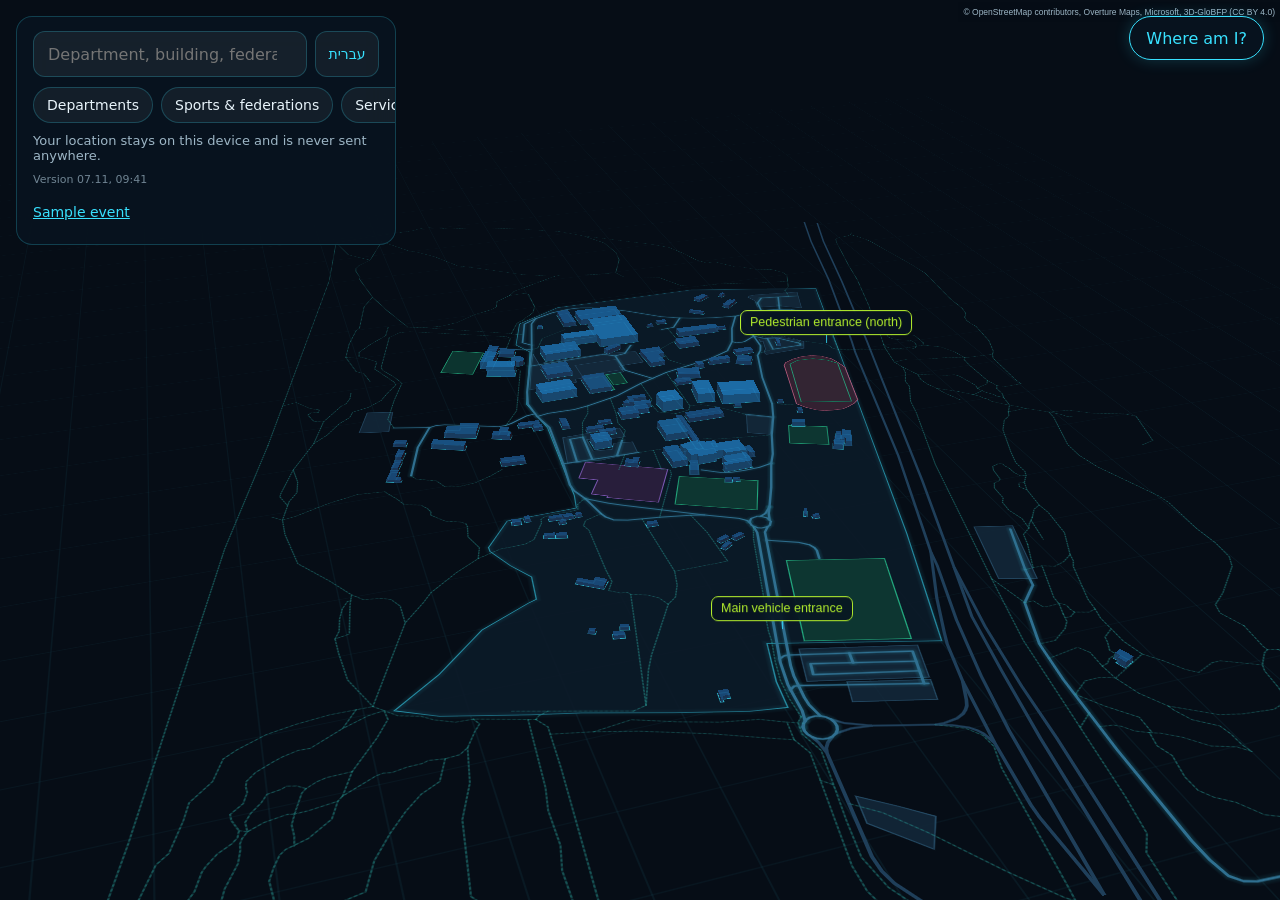
==== commit 1baca138: "Update Wingate navigation app" ====
--- a/wingate-nav/index.html
+++ b/wingate-nav/index.html
@@ -10,7 +10,7 @@
     <link rel="manifest" href="./manifest.webmanifest" />
     <link rel="apple-touch-icon" href="./icons/icon-192.png" />
     <title>ניווט וינגייט</title>
-    <script type="module" crossorigin src="/wingate-nav/assets/index-CnofMXks.js"></script>
+    <script type="module" crossorigin src="/wingate-nav/assets/index-CM-Tc08t.js"></script>
     <link rel="stylesheet" crossorigin href="/wingate-nav/assets/index-B9C6LBeZ.css">
   </head>
   <body>
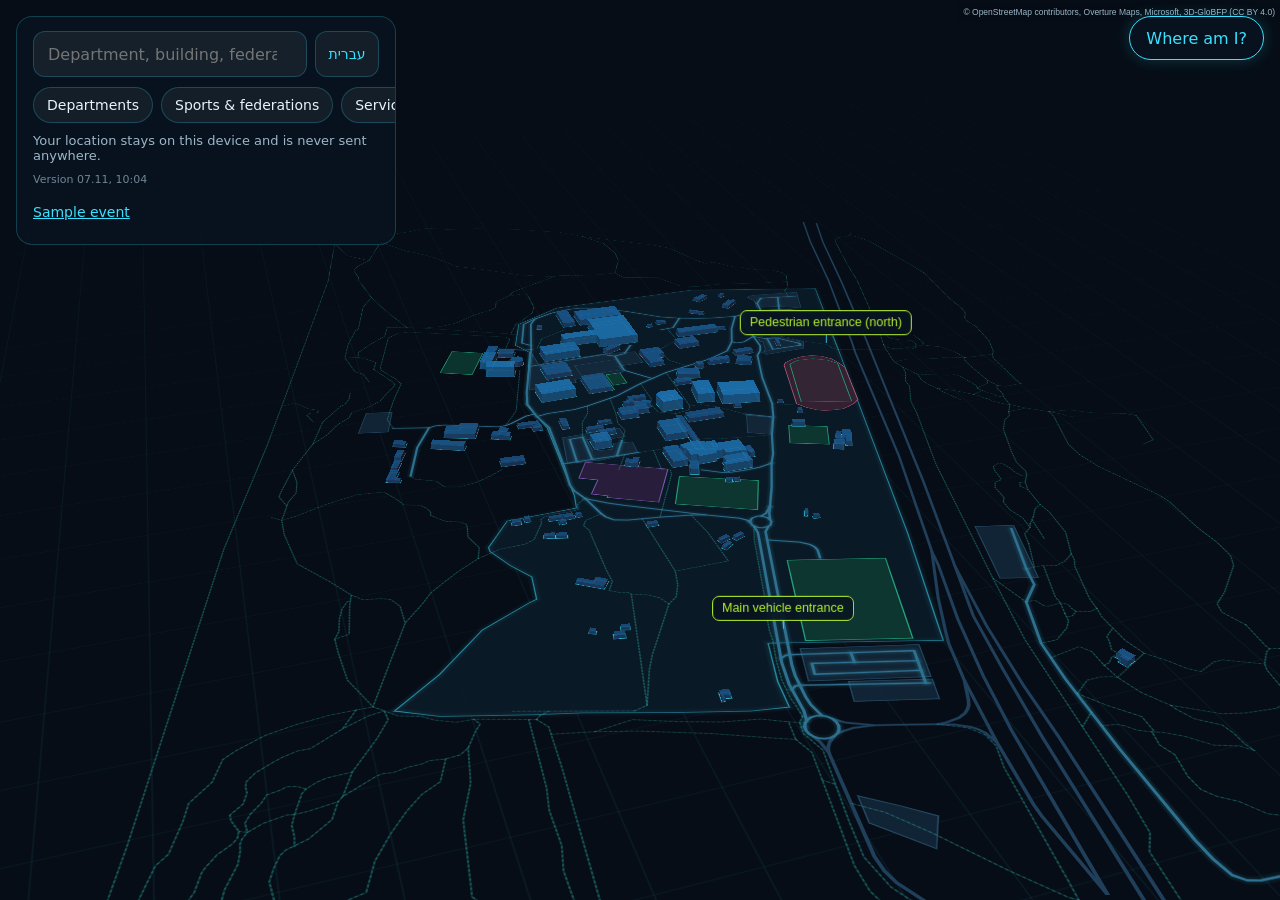
==== commit 18855664: "Update Wingate navigation app" ====
--- a/wingate-nav/index.html
+++ b/wingate-nav/index.html
@@ -10,8 +10,8 @@
     <link rel="manifest" href="./manifest.webmanifest" />
     <link rel="apple-touch-icon" href="./icons/icon-192.png" />
     <title>ניווט וינגייט</title>
-    <script type="module" crossorigin src="/wingate-nav/assets/index-CM-Tc08t.js"></script>
-    <link rel="stylesheet" crossorigin href="/wingate-nav/assets/index-B9C6LBeZ.css">
+    <script type="module" crossorigin src="/wingate-nav/assets/index-bB7C0MIF.js"></script>
+    <link rel="stylesheet" crossorigin href="/wingate-nav/assets/index-SjFefLMW.css">
   </head>
   <body>
     <div id="root"></div>
--- a/wingate-nav/assets/index-SjFefLMW.css
+++ b/wingate-nav/assets/index-SjFefLMW.css
@@ -0,0 +1 @@
+.maplibregl-map{-webkit-tap-highlight-color:#0000;-webkit-touch-callout:none;font:12px/20px Helvetica Neue,Arial,Helvetica,sans-serif;position:relative;overflow:hidden}.maplibregl-canvas{position:absolute;top:0;left:0}.maplibregl-map:fullscreen{width:100%;height:100%}.maplibregl-ctrl-group button.maplibregl-ctrl-compass{touch-action:none}.maplibregl-canvas-container.maplibregl-interactive,.maplibregl-ctrl-group button.maplibregl-ctrl-compass{cursor:grab;-webkit-user-select:none;user-select:none}.maplibregl-canvas-container.maplibregl-interactive.maplibregl-track-pointer{cursor:pointer}.maplibregl-canvas-container.maplibregl-interactive:active,.maplibregl-ctrl-group button.maplibregl-ctrl-compass:active{cursor:grabbing}.maplibregl-canvas-container.maplibregl-touch-zoom-rotate,.maplibregl-canvas-container.maplibregl-touch-zoom-rotate .maplibregl-canvas{touch-action:pan-x pan-y}.maplibregl-canvas-container.maplibregl-touch-drag-pan,.maplibregl-canvas-container.maplibregl-touch-drag-pan .maplibregl-canvas{touch-action:pinch-zoom}.maplibregl-canvas-container.maplibregl-touch-zoom-rotate.maplibregl-touch-drag-pan,.maplibregl-canvas-container.maplibregl-touch-zoom-rotate.maplibregl-touch-drag-pan .maplibregl-canvas{touch-action:none}.maplibregl-canvas-container.maplibregl-touch-drag-pan.maplibregl-cooperative-gestures,.maplibregl-canvas-container.maplibregl-touch-drag-pan.maplibregl-cooperative-gestures .maplibregl-canvas{touch-action:pan-x pan-y}.maplibregl-ctrl-bottom-left,.maplibregl-ctrl-bottom-right,.maplibregl-ctrl-top-left,.maplibregl-ctrl-top-right{pointer-events:none;z-index:2;position:absolute}.maplibregl-ctrl-top-left{top:0;left:0}.maplibregl-ctrl-top-right{top:0;right:0}.maplibregl-ctrl-bottom-left{bottom:0;left:0}.maplibregl-ctrl-bottom-right{bottom:0;right:0}.maplibregl-ctrl{clear:both;pointer-events:auto;transform:translate(0)}.maplibregl-ctrl-top-left .maplibregl-ctrl{float:left;margin:10px 0 0 10px}.maplibregl-ctrl-top-right .maplibregl-ctrl{float:right;margin:10px 10px 0 0}.maplibregl-ctrl-bottom-left .maplibregl-ctrl{float:left;margin:0 0 10px 10px}.maplibregl-ctrl-bottom-right .maplibregl-ctrl{float:right;margin:0 10px 10px 0}.maplibregl-ctrl-group{background:#fff;border-radius:4px}.maplibregl-ctrl-group:not(:empty){box-shadow:0 0 0 2px #0000001a}.maplibregl-ctrl-group button{box-sizing:border-box;cursor:pointer;background-color:#0000;border:0;outline:none;width:29px;height:29px;padding:0;display:block}.maplibregl-ctrl button{-webkit-user-select:none;user-select:none}.maplibregl-ctrl-group button+button{border-top:1px solid #ddd}.maplibregl-ctrl button .maplibregl-ctrl-icon{background-position:50%;background-repeat:no-repeat;width:100%;height:100%;display:block}@media (forced-colors:active){.maplibregl-ctrl-group:not(:empty){box-shadow:0 0 0 2px buttontext}.maplibregl-ctrl-icon{background-color:#0000}.maplibregl-ctrl-group button+button{border-top:1px solid buttontext}}.maplibregl-ctrl button::-moz-focus-inner{border:0;padding:0}.maplibregl-ctrl-attrib-button:focus,.maplibregl-ctrl-group button:focus{box-shadow:0 0 2px 2px #0096ff}.maplibregl-ctrl button:disabled{cursor:not-allowed}.maplibregl-ctrl button:disabled .maplibregl-ctrl-icon{opacity:.25}@media (hover:hover){.maplibregl-ctrl button:not(:disabled):hover{background-color:#0000000d}}.maplibregl-ctrl button:not(:disabled):active{background-color:#0000000d}.maplibregl-ctrl-group button:focus:focus-visible{box-shadow:0 0 2px 2px #0096ff}.maplibregl-ctrl-group button:focus:not(:focus-visible){box-shadow:none}.maplibregl-ctrl-group button:focus:first-child{border-radius:4px 4px 0 0}.maplibregl-ctrl-group button:focus:last-child{border-radius:0 0 4px 4px}.maplibregl-ctrl-group button:focus:only-child{border-radius:inherit}.maplibregl-ctrl button.maplibregl-ctrl-zoom-out .maplibregl-ctrl-icon{background-image:url("data:image/svg+xml;charset=utf-8,%3Csvg xmlns='http://www.w3.org/2000/svg' width='29' height='29' viewBox='0 0 29 29' fill='%23333'%3E %3Cpath d='M10 13c-.75 0-1.5.75-1.5 1.5S9.25 16 10 16h9c.75 0 1.5-.75 1.5-1.5S19.75 13 19 13z'/%3E %3C/svg%3E")}.maplibregl-ctrl button.maplibregl-ctrl-zoom-in .maplibregl-ctrl-icon{background-image:url("data:image/svg+xml;charset=utf-8,%3Csvg xmlns='http://www.w3.org/2000/svg' width='29' height='29' viewBox='0 0 29 29' fill='%23333'%3E %3Cpath d='M14.5 8.5c-.75 0-1.5.75-1.5 1.5v3h-3c-.75 0-1.5.75-1.5 1.5S9.25 16 10 16h3v3c0 .75.75 1.5 1.5 1.5S16 19.75 16 19v-3h3c.75 0 1.5-.75 1.5-1.5S19.75 13 19 13h-3v-3c0-.75-.75-1.5-1.5-1.5'/%3E %3C/svg%3E")}@media (forced-colors:active){.maplibregl-ctrl button.maplibregl-ctrl-zoom-out .maplibregl-ctrl-icon{background-image:url("data:image/svg+xml;charset=utf-8,%3Csvg xmlns='http://www.w3.org/2000/svg' width='29' height='29' viewBox='0 0 29 29' fill='%23fff'%3E %3Cpath d='M10 13c-.75 0-1.5.75-1.5 1.5S9.25 16 10 16h9c.75 0 1.5-.75 1.5-1.5S19.75 13 19 13z'/%3E %3C/svg%3E")}.maplibregl-ctrl button.maplibregl-ctrl-zoom-in .maplibregl-ctrl-icon{background-image:url("data:image/svg+xml;charset=utf-8,%3Csvg xmlns='http://www.w3.org/2000/svg' width='29' height='29' viewBox='0 0 29 29' fill='%23fff'%3E %3Cpath d='M14.5 8.5c-.75 0-1.5.75-1.5 1.5v3h-3c-.75 0-1.5.75-1.5 1.5S9.25 16 10 16h3v3c0 .75.75 1.5 1.5 1.5S16 19.75 16 19v-3h3c.75 0 1.5-.75 1.5-1.5S19.75 13 19 13h-3v-3c0-.75-.75-1.5-1.5-1.5'/%3E %3C/svg%3E")}}@media (forced-colors:active) and (prefers-color-scheme:light){.maplibregl-ctrl button.maplibregl-ctrl-zoom-out .maplibregl-ctrl-icon{background-image:url("data:image/svg+xml;charset=utf-8,%3Csvg xmlns='http://www.w3.org/2000/svg' width='29' height='29' viewBox='0 0 29 29' fill='%23000'%3E %3Cpath d='M10 13c-.75 0-1.5.75-1.5 1.5S9.25 16 10 16h9c.75 0 1.5-.75 1.5-1.5S19.75 13 19 13z'/%3E %3C/svg%3E")}.maplibregl-ctrl button.maplibregl-ctrl-zoom-in .maplibregl-ctrl-icon{background-image:url("data:image/svg+xml;charset=utf-8,%3Csvg xmlns='http://www.w3.org/2000/svg' width='29' height='29' viewBox='0 0 29 29' fill='%23000'%3E %3Cpath d='M14.5 8.5c-.75 0-1.5.75-1.5 1.5v3h-3c-.75 0-1.5.75-1.5 1.5S9.25 16 10 16h3v3c0 .75.75 1.5 1.5 1.5S16 19.75 16 19v-3h3c.75 0 1.5-.75 1.5-1.5S19.75 13 19 13h-3v-3c0-.75-.75-1.5-1.5-1.5'/%3E %3C/svg%3E")}}.maplibregl-ctrl button.maplibregl-ctrl-fullscreen .maplibregl-ctrl-icon{background-image:url("data:image/svg+xml;charset=utf-8,%3Csvg xmlns='http://www.w3.org/2000/svg' width='29' height='29' viewBox='0 0 29 29' fill='%23333'%3E %3Cpath d='M24 16v5.5c0 1.75-.75 2.5-2.5 2.5H16v-1l3-1.5-4-5.5 1-1 5.5 4 1.5-3zM6 16l1.5 3 5.5-4 1 1-4 5.5 3 1.5v1H7.5C5.75 24 5 23.25 5 21.5V16zm7-11v1l-3 1.5 4 5.5-1 1-5.5-4L6 13H5V7.5C5 5.75 5.75 5 7.5 5zm11 2.5c0-1.75-.75-2.5-2.5-2.5H16v1l3 1.5-4 5.5 1 1 5.5-4 1.5 3h1z'/%3E %3C/svg%3E")}.maplibregl-ctrl button.maplibregl-ctrl-shrink .maplibregl-ctrl-icon{background-image:url("data:image/svg+xml;charset=utf-8,%3Csvg xmlns='http://www.w3.org/2000/svg' width='29' height='29' viewBox='0 0 29 29'%3E %3Cpath d='M18.5 16c-1.75 0-2.5.75-2.5 2.5V24h1l1.5-3 5.5 4 1-1-4-5.5 3-1.5v-1zM13 18.5c0-1.75-.75-2.5-2.5-2.5H5v1l3 1.5L4 24l1 1 5.5-4 1.5 3h1zm3-8c0 1.75.75 2.5 2.5 2.5H24v-1l-3-1.5L25 5l-1-1-5.5 4L17 5h-1zM10.5 13c1.75 0 2.5-.75 2.5-2.5V5h-1l-1.5 3L5 4 4 5l4 5.5L5 12v1z'/%3E %3C/svg%3E")}@media (forced-colors:active){.maplibregl-ctrl button.maplibregl-ctrl-fullscreen .maplibregl-ctrl-icon{background-image:url("data:image/svg+xml;charset=utf-8,%3Csvg xmlns='http://www.w3.org/2000/svg' width='29' height='29' viewBox='0 0 29 29' fill='%23fff'%3E %3Cpath d='M24 16v5.5c0 1.75-.75 2.5-2.5 2.5H16v-1l3-1.5-4-5.5 1-1 5.5 4 1.5-3zM6 16l1.5 3 5.5-4 1 1-4 5.5 3 1.5v1H7.5C5.75 24 5 23.25 5 21.5V16zm7-11v1l-3 1.5 4 5.5-1 1-5.5-4L6 13H5V7.5C5 5.75 5.75 5 7.5 5zm11 2.5c0-1.75-.75-2.5-2.5-2.5H16v1l3 1.5-4 5.5 1 1 5.5-4 1.5 3h1z'/%3E %3C/svg%3E")}.maplibregl-ctrl button.maplibregl-ctrl-shrink .maplibregl-ctrl-icon{background-image:url("data:image/svg+xml;charset=utf-8,%3Csvg xmlns='http://www.w3.org/2000/svg' width='29' height='29' viewBox='0 0 29 29' fill='%23fff'%3E %3Cpath d='M18.5 16c-1.75 0-2.5.75-2.5 2.5V24h1l1.5-3 5.5 4 1-1-4-5.5 3-1.5v-1zM13 18.5c0-1.75-.75-2.5-2.5-2.5H5v1l3 1.5L4 24l1 1 5.5-4 1.5 3h1zm3-8c0 1.75.75 2.5 2.5 2.5H24v-1l-3-1.5L25 5l-1-1-5.5 4L17 5h-1zM10.5 13c1.75 0 2.5-.75 2.5-2.5V5h-1l-1.5 3L5 4 4 5l4 5.5L5 12v1z'/%3E %3C/svg%3E")}}@media (forced-colors:active) and (prefers-color-scheme:light){.maplibregl-ctrl button.maplibregl-ctrl-fullscreen .maplibregl-ctrl-icon{background-image:url("data:image/svg+xml;charset=utf-8,%3Csvg xmlns='http://www.w3.org/2000/svg' width='29' height='29' viewBox='0 0 29 29' fill='%23000'%3E %3Cpath d='M24 16v5.5c0 1.75-.75 2.5-2.5 2.5H16v-1l3-1.5-4-5.5 1-1 5.5 4 1.5-3zM6 16l1.5 3 5.5-4 1 1-4 5.5 3 1.5v1H7.5C5.75 24 5 23.25 5 21.5V16zm7-11v1l-3 1.5 4 5.5-1 1-5.5-4L6 13H5V7.5C5 5.75 5.75 5 7.5 5zm11 2.5c0-1.75-.75-2.5-2.5-2.5H16v1l3 1.5-4 5.5 1 1 5.5-4 1.5 3h1z'/%3E %3C/svg%3E")}.maplibregl-ctrl button.maplibregl-ctrl-shrink .maplibregl-ctrl-icon{background-image:url("data:image/svg+xml;charset=utf-8,%3Csvg xmlns='http://www.w3.org/2000/svg' width='29' height='29' viewBox='0 0 29 29' fill='%23000'%3E %3Cpath d='M18.5 16c-1.75 0-2.5.75-2.5 2.5V24h1l1.5-3 5.5 4 1-1-4-5.5 3-1.5v-1zM13 18.5c0-1.75-.75-2.5-2.5-2.5H5v1l3 1.5L4 24l1 1 5.5-4 1.5 3h1zm3-8c0 1.75.75 2.5 2.5 2.5H24v-1l-3-1.5L25 5l-1-1-5.5 4L17 5h-1zM10.5 13c1.75 0 2.5-.75 2.5-2.5V5h-1l-1.5 3L5 4 4 5l4 5.5L5 12v1z'/%3E %3C/svg%3E")}}.maplibregl-ctrl button.maplibregl-ctrl-compass .maplibregl-ctrl-icon{background-image:url("data:image/svg+xml;charset=utf-8,%3Csvg xmlns='http://www.w3.org/2000/svg' width='29' height='29' viewBox='0 0 29 29' fill='%23333'%3E %3Cpath d='m10.5 14 4-8 4 8z'/%3E %3Cpath fill='%23ccc' d='m10.5 16 4 8 4-8z'/%3E %3C/svg%3E")}@media (forced-colors:active){.maplibregl-ctrl button.maplibregl-ctrl-compass .maplibregl-ctrl-icon{background-image:url("data:image/svg+xml;charset=utf-8,%3Csvg xmlns='http://www.w3.org/2000/svg' width='29' height='29' viewBox='0 0 29 29' fill='%23fff'%3E %3Cpath d='m10.5 14 4-8 4 8z'/%3E %3Cpath fill='%23ccc' d='m10.5 16 4 8 4-8z'/%3E %3C/svg%3E")}}@media (forced-colors:active) and (prefers-color-scheme:light){.maplibregl-ctrl button.maplibregl-ctrl-compass .maplibregl-ctrl-icon{background-image:url("data:image/svg+xml;charset=utf-8,%3Csvg xmlns='http://www.w3.org/2000/svg' width='29' height='29' viewBox='0 0 29 29' fill='%23000'%3E %3Cpath d='m10.5 14 4-8 4 8z'/%3E %3Cpath fill='%23ccc' d='m10.5 16 4 8 4-8z'/%3E %3C/svg%3E")}}.maplibregl-ctrl button.maplibregl-ctrl-globe .maplibregl-ctrl-icon{background-image:url("data:image/svg+xml;charset=utf-8,%3Csvg xmlns='http://www.w3.org/2000/svg' width='22' height='22' fill='none' viewBox='0 0 22 22' stroke='%23333'%3E %3Ccircle cx='11' cy='11' r='8.5'/%3E %3Cpath d='M17.5 11c0 4.819-3.02 8.5-6.5 8.5S4.5 15.819 4.5 11 7.52 2.5 11 2.5s6.5 3.681 6.5 8.5Z'/%3E %3Cpath d='M13.5 11c0 2.447-.331 4.64-.853 6.206-.262.785-.562 1.384-.872 1.777-.314.399-.58.517-.775.517-.195 0-.461-.118-.775-.517-.31-.393-.61-.992-.872-1.777C8.831 15.64 8.5 13.446 8.5 11c0-2.447.331-4.64.853-6.206.262-.785.562-1.384.872-1.777.314-.399.58-.517.775-.517.195 0 .461.118.775.517.31.393.61.992.872 1.777.522 1.565.853 3.76.853 6.206Z'/%3E %3Cpath d='M11 7.5c-1.909 0-3.622-.166-4.845-.428-.616-.132-1.08-.283-1.379-.434a1.333 1.333 0 0 1-.224-.138c.047-.038.12-.085.224-.138.299-.151.763-.302 1.379-.434C7.378 5.666 9.091 5.5 11 5.5c1.909 0 3.622.166 4.845.428.616.132 1.08.283 1.379.434.105.053.177.1.224.138-.047.038-.12.085-.224.138-.299.151-.763.302-1.379.434-1.223.262-2.936.428-4.845.428ZM4.486 6.436ZM11 16.5c-1.909 0-3.622-.166-4.845-.428-.616-.132-1.08-.283-1.379-.434a1.33 1.33 0 0 1-.224-.138 1.33 1.33 0 0 1 .224-.138c.299-.151.763-.302 1.379-.434C7.378 14.666 9.091 14.5 11 14.5c1.909 0 3.622.166 4.845.428.616.132 1.08.283 1.379.434.105.053.177.1.224.138a1.33 1.33 0 0 1-.224.138c-.299.151-.763.302-1.379.434-1.223.262-2.936.428-4.845.428Zm-6.514-1.064ZM11 12.5c-2.46 0-4.672-.222-6.255-.574-.796-.177-1.406-.38-1.805-.59a1.465 1.465 0 0 1-.39-.272.293.293 0 0 1-.047-.064.293.293 0 0 1 .048-.064c.066-.073.189-.167.389-.272.399-.21 1.009-.413 1.805-.59C6.328 9.722 8.54 9.5 11 9.5s4.672.222 6.256.574c.795.177 1.405.38 1.804.59.2.105.323.2.39.272a.33.33 0 0 1 .047.064.293.293 0 0 1-.048.064 1.435 1.435 0 0 1-.389.272c-.399.21-1.009.413-1.804.59-1.584.352-3.796.574-6.256.574Zm-8.501-1.51v.002-.002Zm0 .018v.002-.002Zm17.002.002v-.002.002Zm0-.018v-.002.002Z'/%3E %3C/svg%3E")}.maplibregl-ctrl button.maplibregl-ctrl-globe-enabled .maplibregl-ctrl-icon{background-image:url("data:image/svg+xml;charset=utf-8,%3Csvg xmlns='http://www.w3.org/2000/svg' width='22' height='22' fill='none' viewBox='0 0 22 22' stroke='%2333b5e5'%3E %3Ccircle cx='11' cy='11' r='8.5'/%3E %3Cpath d='M17.5 11c0 4.819-3.02 8.5-6.5 8.5S4.5 15.819 4.5 11 7.52 2.5 11 2.5s6.5 3.681 6.5 8.5Z'/%3E %3Cpath d='M13.5 11c0 2.447-.331 4.64-.853 6.206-.262.785-.562 1.384-.872 1.777-.314.399-.58.517-.775.517-.195 0-.461-.118-.775-.517-.31-.393-.61-.992-.872-1.777C8.831 15.64 8.5 13.446 8.5 11c0-2.447.331-4.64.853-6.206.262-.785.562-1.384.872-1.777.314-.399.58-.517.775-.517.195 0 .461.118.775.517.31.393.61.992.872 1.777.522 1.565.853 3.76.853 6.206Z'/%3E %3Cpath d='M11 7.5c-1.909 0-3.622-.166-4.845-.428-.616-.132-1.08-.283-1.379-.434a1.333 1.333 0 0 1-.224-.138c.047-.038.12-.085.224-.138.299-.151.763-.302 1.379-.434C7.378 5.666 9.091 5.5 11 5.5c1.909 0 3.622.166 4.845.428.616.132 1.08.283 1.379.434.105.053.177.1.224.138-.047.038-.12.085-.224.138-.299.151-.763.302-1.379.434-1.223.262-2.936.428-4.845.428ZM4.486 6.436ZM11 16.5c-1.909 0-3.622-.166-4.845-.428-.616-.132-1.08-.283-1.379-.434a1.33 1.33 0 0 1-.224-.138 1.33 1.33 0 0 1 .224-.138c.299-.151.763-.302 1.379-.434C7.378 14.666 9.091 14.5 11 14.5c1.909 0 3.622.166 4.845.428.616.132 1.08.283 1.379.434.105.053.177.1.224.138a1.33 1.33 0 0 1-.224.138c-.299.151-.763.302-1.379.434-1.223.262-2.936.428-4.845.428Zm-6.514-1.064ZM11 12.5c-2.46 0-4.672-.222-6.255-.574-.796-.177-1.406-.38-1.805-.59a1.465 1.465 0 0 1-.39-.272.293.293 0 0 1-.047-.064.293.293 0 0 1 .048-.064c.066-.073.189-.167.389-.272.399-.21 1.009-.413 1.805-.59C6.328 9.722 8.54 9.5 11 9.5s4.672.222 6.256.574c.795.177 1.405.38 1.804.59.2.105.323.2.39.272a.33.33 0 0 1 .047.064.293.293 0 0 1-.048.064 1.435 1.435 0 0 1-.389.272c-.399.21-1.009.413-1.804.59-1.584.352-3.796.574-6.256.574Zm-8.501-1.51v.002-.002Zm0 .018v.002-.002Zm17.002.002v-.002.002Zm0-.018v-.002.002Z'/%3E %3C/svg%3E")}.maplibregl-ctrl button.maplibregl-ctrl-terrain .maplibregl-ctrl-icon{background-image:url("data:image/svg+xml;charset=utf-8,%3Csvg xmlns='http://www.w3.org/2000/svg' width='22' height='22' viewBox='0 0 22 22' fill='%23333'%3E %3Cpath d='m1.754 13.406 4.453-4.851 3.09 3.09 3.281 3.277.969-.969-3.309-3.312 3.844-4.121 6.148 6.886h1.082v-.855l-7.207-8.07-4.84 5.187L6.169 6.57l-5.48 5.965v.871ZM.688 16.844h20.625v1.375H.688Zm0 0'/%3E %3C/svg%3E")}.maplibregl-ctrl button.maplibregl-ctrl-terrain-enabled .maplibregl-ctrl-icon{background-image:url("data:image/svg+xml;charset=utf-8,%3Csvg xmlns='http://www.w3.org/2000/svg' width='22' height='22' viewBox='0 0 22 22' fill='%2333b5e5'%3E %3Cpath d='m1.754 13.406 4.453-4.851 3.09 3.09 3.281 3.277.969-.969-3.309-3.312 3.844-4.121 6.148 6.886h1.082v-.855l-7.207-8.07-4.84 5.187L6.169 6.57l-5.48 5.965v.871ZM.688 16.844h20.625v1.375H.688Zm0 0'/%3E %3C/svg%3E")}.maplibregl-ctrl button.maplibregl-ctrl-geolocate .maplibregl-ctrl-icon{background-image:url("data:image/svg+xml;charset=utf-8,%3Csvg xmlns='http://www.w3.org/2000/svg' width='29' height='29' viewBox='0 0 20 20' fill='%23333'%3E %3Cpath d='M10 4C9 4 9 5 9 5v.1A5 5 0 0 0 5.1 9H5s-1 0-1 1 1 1 1 1h.1A5 5 0 0 0 9 14.9v.1s0 1 1 1 1-1 1-1v-.1a5 5 0 0 0 3.9-3.9h.1s1 0 1-1-1-1-1-1h-.1A5 5 0 0 0 11 5.1V5s0-1-1-1m0 2.5a3.5 3.5 0 1 1 0 7 3.5 3.5 0 1 1 0-7'/%3E %3Ccircle id='dot' cx='10' cy='10' r='2'/%3E %3Cpath id='stroke' d='m14 5 1 1-9 9-1-1z' display='none'/%3E %3C/svg%3E")}.maplibregl-ctrl button.maplibregl-ctrl-geolocate:disabled .maplibregl-ctrl-icon{background-image:url("data:image/svg+xml;charset=utf-8,%3Csvg xmlns='http://www.w3.org/2000/svg' width='29' height='29' viewBox='0 0 20 20' fill='%23aaa'%3E %3Cpath d='M10 4C9 4 9 5 9 5v.1A5 5 0 0 0 5.1 9H5s-1 0-1 1 1 1 1 1h.1A5 5 0 0 0 9 14.9v.1s0 1 1 1 1-1 1-1v-.1a5 5 0 0 0 3.9-3.9h.1s1 0 1-1-1-1-1-1h-.1A5 5 0 0 0 11 5.1V5s0-1-1-1m0 2.5a3.5 3.5 0 1 1 0 7 3.5 3.5 0 1 1 0-7'/%3E %3Ccircle id='dot' cx='10' cy='10' r='2'/%3E %3Cpath id='stroke' d='m14 5 1 1-9 9-1-1z' fill='%23f00'/%3E %3C/svg%3E")}.maplibregl-ctrl button.maplibregl-ctrl-geolocate.maplibregl-ctrl-geolocate-active .maplibregl-ctrl-icon{background-image:url("data:image/svg+xml;charset=utf-8,%3Csvg xmlns='http://www.w3.org/2000/svg' width='29' height='29' viewBox='0 0 20 20' fill='%2333b5e5'%3E %3Cpath d='M10 4C9 4 9 5 9 5v.1A5 5 0 0 0 5.1 9H5s-1 0-1 1 1 1 1 1h.1A5 5 0 0 0 9 14.9v.1s0 1 1 1 1-1 1-1v-.1a5 5 0 0 0 3.9-3.9h.1s1 0 1-1-1-1-1-1h-.1A5 5 0 0 0 11 5.1V5s0-1-1-1m0 2.5a3.5 3.5 0 1 1 0 7 3.5 3.5 0 1 1 0-7'/%3E %3Ccircle id='dot' cx='10' cy='10' r='2'/%3E %3Cpath id='stroke' d='m14 5 1 1-9 9-1-1z' display='none'/%3E %3C/svg%3E")}.maplibregl-ctrl button.maplibregl-ctrl-geolocate.maplibregl-ctrl-geolocate-active-error .maplibregl-ctrl-icon{background-image:url("data:image/svg+xml;charset=utf-8,%3Csvg xmlns='http://www.w3.org/2000/svg' width='29' height='29' viewBox='0 0 20 20' fill='%23e58978'%3E %3Cpath d='M10 4C9 4 9 5 9 5v.1A5 5 0 0 0 5.1 9H5s-1 0-1 1 1 1 1 1h.1A5 5 0 0 0 9 14.9v.1s0 1 1 1 1-1 1-1v-.1a5 5 0 0 0 3.9-3.9h.1s1 0 1-1-1-1-1-1h-.1A5 5 0 0 0 11 5.1V5s0-1-1-1m0 2.5a3.5 3.5 0 1 1 0 7 3.5 3.5 0 1 1 0-7'/%3E %3Ccircle id='dot' cx='10' cy='10' r='2'/%3E %3Cpath id='stroke' d='m14 5 1 1-9 9-1-1z' display='none'/%3E %3C/svg%3E")}.maplibregl-ctrl button.maplibregl-ctrl-geolocate.maplibregl-ctrl-geolocate-background .maplibregl-ctrl-icon{background-image:url("data:image/svg+xml;charset=utf-8,%3Csvg xmlns='http://www.w3.org/2000/svg' width='29' height='29' viewBox='0 0 20 20' fill='%2333b5e5'%3E %3Cpath d='M10 4C9 4 9 5 9 5v.1A5 5 0 0 0 5.1 9H5s-1 0-1 1 1 1 1 1h.1A5 5 0 0 0 9 14.9v.1s0 1 1 1 1-1 1-1v-.1a5 5 0 0 0 3.9-3.9h.1s1 0 1-1-1-1-1-1h-.1A5 5 0 0 0 11 5.1V5s0-1-1-1m0 2.5a3.5 3.5 0 1 1 0 7 3.5 3.5 0 1 1 0-7'/%3E %3Ccircle id='dot' cx='10' cy='10' r='2' display='none'/%3E %3Cpath id='stroke' d='m14 5 1 1-9 9-1-1z' display='none'/%3E %3C/svg%3E")}.maplibregl-ctrl button.maplibregl-ctrl-geolocate.maplibregl-ctrl-geolocate-background-error .maplibregl-ctrl-icon{background-image:url("data:image/svg+xml;charset=utf-8,%3Csvg xmlns='http://www.w3.org/2000/svg' width='29' height='29' viewBox='0 0 20 20' fill='%23e54e33'%3E %3Cpath d='M10 4C9 4 9 5 9 5v.1A5 5 0 0 0 5.1 9H5s-1 0-1 1 1 1 1 1h.1A5 5 0 0 0 9 14.9v.1s0 1 1 1 1-1 1-1v-.1a5 5 0 0 0 3.9-3.9h.1s1 0 1-1-1-1-1-1h-.1A5 5 0 0 0 11 5.1V5s0-1-1-1m0 2.5a3.5 3.5 0 1 1 0 7 3.5 3.5 0 1 1 0-7'/%3E %3Ccircle id='dot' cx='10' cy='10' r='2' display='none'/%3E %3Cpath id='stroke' d='m14 5 1 1-9 9-1-1z' display='none'/%3E %3C/svg%3E")}.maplibregl-ctrl button.maplibregl-ctrl-geolocate.maplibregl-ctrl-geolocate-waiting .maplibregl-ctrl-icon{animation:2s linear infinite maplibregl-spin}@media (forced-colors:active){.maplibregl-ctrl button.maplibregl-ctrl-geolocate .maplibregl-ctrl-icon{background-image:url("data:image/svg+xml;charset=utf-8,%3Csvg xmlns='http://www.w3.org/2000/svg' width='29' height='29' viewBox='0 0 20 20' fill='%23fff'%3E %3Cpath d='M10 4C9 4 9 5 9 5v.1A5 5 0 0 0 5.1 9H5s-1 0-1 1 1 1 1 1h.1A5 5 0 0 0 9 14.9v.1s0 1 1 1 1-1 1-1v-.1a5 5 0 0 0 3.9-3.9h.1s1 0 1-1-1-1-1-1h-.1A5 5 0 0 0 11 5.1V5s0-1-1-1m0 2.5a3.5 3.5 0 1 1 0 7 3.5 3.5 0 1 1 0-7'/%3E %3Ccircle id='dot' cx='10' cy='10' r='2'/%3E %3Cpath id='stroke' d='m14 5 1 1-9 9-1-1z' display='none'/%3E %3C/svg%3E")}.maplibregl-ctrl button.maplibregl-ctrl-geolocate:disabled .maplibregl-ctrl-icon{background-image:url("data:image/svg+xml;charset=utf-8,%3Csvg xmlns='http://www.w3.org/2000/svg' width='29' height='29' viewBox='0 0 20 20' fill='%23999'%3E %3Cpath d='M10 4C9 4 9 5 9 5v.1A5 5 0 0 0 5.1 9H5s-1 0-1 1 1 1 1 1h.1A5 5 0 0 0 9 14.9v.1s0 1 1 1 1-1 1-1v-.1a5 5 0 0 0 3.9-3.9h.1s1 0 1-1-1-1-1-1h-.1A5 5 0 0 0 11 5.1V5s0-1-1-1m0 2.5a3.5 3.5 0 1 1 0 7 3.5 3.5 0 1 1 0-7'/%3E %3Ccircle id='dot' cx='10' cy='10' r='2'/%3E %3Cpath id='stroke' d='m14 5 1 1-9 9-1-1z' fill='%23f00'/%3E %3C/svg%3E")}.maplibregl-ctrl button.maplibregl-ctrl-geolocate.maplibregl-ctrl-geolocate-active .maplibregl-ctrl-icon{background-image:url("data:image/svg+xml;charset=utf-8,%3Csvg xmlns='http://www.w3.org/2000/svg' width='29' height='29' viewBox='0 0 20 20' fill='%2333b5e5'%3E %3Cpath d='M10 4C9 4 9 5 9 5v.1A5 5 0 0 0 5.1 9H5s-1 0-1 1 1 1 1 1h.1A5 5 0 0 0 9 14.9v.1s0 1 1 1 1-1 1-1v-.1a5 5 0 0 0 3.9-3.9h.1s1 0 1-1-1-1-1-1h-.1A5 5 0 0 0 11 5.1V5s0-1-1-1m0 2.5a3.5 3.5 0 1 1 0 7 3.5 3.5 0 1 1 0-7'/%3E %3Ccircle id='dot' cx='10' cy='10' r='2'/%3E %3Cpath id='stroke' d='m14 5 1 1-9 9-1-1z' display='none'/%3E %3C/svg%3E")}.maplibregl-ctrl button.maplibregl-ctrl-geolocate.maplibregl-ctrl-geolocate-active-error .maplibregl-ctrl-icon{background-image:url("data:image/svg+xml;charset=utf-8,%3Csvg xmlns='http://www.w3.org/2000/svg' width='29' height='29' viewBox='0 0 20 20' fill='%23e58978'%3E %3Cpath d='M10 4C9 4 9 5 9 5v.1A5 5 0 0 0 5.1 9H5s-1 0-1 1 1 1 1 1h.1A5 5 0 0 0 9 14.9v.1s0 1 1 1 1-1 1-1v-.1a5 5 0 0 0 3.9-3.9h.1s1 0 1-1-1-1-1-1h-.1A5 5 0 0 0 11 5.1V5s0-1-1-1m0 2.5a3.5 3.5 0 1 1 0 7 3.5 3.5 0 1 1 0-7'/%3E %3Ccircle id='dot' cx='10' cy='10' r='2'/%3E %3Cpath id='stroke' d='m14 5 1 1-9 9-1-1z' display='none'/%3E %3C/svg%3E")}.maplibregl-ctrl button.maplibregl-ctrl-geolocate.maplibregl-ctrl-geolocate-background .maplibregl-ctrl-icon{background-image:url("data:image/svg+xml;charset=utf-8,%3Csvg xmlns='http://www.w3.org/2000/svg' width='29' height='29' viewBox='0 0 20 20' fill='%2333b5e5'%3E %3Cpath d='M10 4C9 4 9 5 9 5v.1A5 5 0 0 0 5.1 9H5s-1 0-1 1 1 1 1 1h.1A5 5 0 0 0 9 14.9v.1s0 1 1 1 1-1 1-1v-.1a5 5 0 0 0 3.9-3.9h.1s1 0 1-1-1-1-1-1h-.1A5 5 0 0 0 11 5.1V5s0-1-1-1m0 2.5a3.5 3.5 0 1 1 0 7 3.5 3.5 0 1 1 0-7'/%3E %3Ccircle id='dot' cx='10' cy='10' r='2' display='none'/%3E %3Cpath id='stroke' d='m14 5 1 1-9 9-1-1z' display='none'/%3E %3C/svg%3E")}.maplibregl-ctrl button.maplibregl-ctrl-geolocate.maplibregl-ctrl-geolocate-background-error .maplibregl-ctrl-icon{background-image:url("data:image/svg+xml;charset=utf-8,%3Csvg xmlns='http://www.w3.org/2000/svg' width='29' height='29' viewBox='0 0 20 20' fill='%23e54e33'%3E %3Cpath d='M10 4C9 4 9 5 9 5v.1A5 5 0 0 0 5.1 9H5s-1 0-1 1 1 1 1 1h.1A5 5 0 0 0 9 14.9v.1s0 1 1 1 1-1 1-1v-.1a5 5 0 0 0 3.9-3.9h.1s1 0 1-1-1-1-1-1h-.1A5 5 0 0 0 11 5.1V5s0-1-1-1m0 2.5a3.5 3.5 0 1 1 0 7 3.5 3.5 0 1 1 0-7'/%3E %3Ccircle id='dot' cx='10' cy='10' r='2' display='none'/%3E %3Cpath id='stroke' d='m14 5 1 1-9 9-1-1z' display='none'/%3E %3C/svg%3E")}}@media (forced-colors:active) and (prefers-color-scheme:light){.maplibregl-ctrl button.maplibregl-ctrl-geolocate .maplibregl-ctrl-icon{background-image:url("data:image/svg+xml;charset=utf-8,%3Csvg xmlns='http://www.w3.org/2000/svg' width='29' height='29' viewBox='0 0 20 20' fill='%23000'%3E %3Cpath d='M10 4C9 4 9 5 9 5v.1A5 5 0 0 0 5.1 9H5s-1 0-1 1 1 1 1 1h.1A5 5 0 0 0 9 14.9v.1s0 1 1 1 1-1 1-1v-.1a5 5 0 0 0 3.9-3.9h.1s1 0 1-1-1-1-1-1h-.1A5 5 0 0 0 11 5.1V5s0-1-1-1m0 2.5a3.5 3.5 0 1 1 0 7 3.5 3.5 0 1 1 0-7'/%3E %3Ccircle id='dot' cx='10' cy='10' r='2'/%3E %3Cpath id='stroke' d='m14 5 1 1-9 9-1-1z' display='none'/%3E %3C/svg%3E")}.maplibregl-ctrl button.maplibregl-ctrl-geolocate:disabled .maplibregl-ctrl-icon{background-image:url("data:image/svg+xml;charset=utf-8,%3Csvg xmlns='http://www.w3.org/2000/svg' width='29' height='29' viewBox='0 0 20 20' fill='%23666'%3E %3Cpath d='M10 4C9 4 9 5 9 5v.1A5 5 0 0 0 5.1 9H5s-1 0-1 1 1 1 1 1h.1A5 5 0 0 0 9 14.9v.1s0 1 1 1 1-1 1-1v-.1a5 5 0 0 0 3.9-3.9h.1s1 0 1-1-1-1-1-1h-.1A5 5 0 0 0 11 5.1V5s0-1-1-1m0 2.5a3.5 3.5 0 1 1 0 7 3.5 3.5 0 1 1 0-7'/%3E %3Ccircle id='dot' cx='10' cy='10' r='2'/%3E %3Cpath id='stroke' d='m14 5 1 1-9 9-1-1z' fill='%23f00'/%3E %3C/svg%3E")}}@keyframes maplibregl-spin{0%{transform:rotate(0)}to{transform:rotate(1turn)}}a.maplibregl-ctrl-logo{cursor:pointer;background-image:url("data:image/svg+xml;charset=utf-8,%3Csvg xmlns='http://www.w3.org/2000/svg' width='88' height='23' fill='none'%3E %3Cpath fill='%23000' fill-opacity='.4' fill-rule='evenodd' d='M17.408 16.796h-1.827l2.501-12.095h.198l3.324 6.533.988 2.19.988-2.19 3.258-6.533h.181l2.6 12.095h-1.81l-1.218-5.644-.362-1.71-.658 1.71-2.929 5.644h-.098l-2.914-5.644-.757-1.71-.345 1.71zm1.958-3.42-.726 3.663a1.255 1.255 0 0 1-1.232 1.011h-1.827a1.255 1.255 0 0 1-1.229-1.509l2.501-12.095a1.255 1.255 0 0 1 1.23-1.001h.197a1.25 1.25 0 0 1 1.12.685l3.19 6.273 3.125-6.263a1.25 1.25 0 0 1 1.123-.695h.181a1.255 1.255 0 0 1 1.227.991l1.443 6.71a5 5 0 0 1 .314-.787l.009-.016a4.6 4.6 0 0 1 1.777-1.887c.782-.46 1.668-.667 2.611-.667a4.6 4.6 0 0 1 1.7.32l.306.134c.21-.16.474-.256.759-.256h1.694a1.255 1.255 0 0 1 1.212.925 1.255 1.255 0 0 1 1.212-.925h1.711c.284 0 .545.094.755.252.613-.3 1.312-.45 2.075-.45 1.356 0 2.557.445 3.482 1.4q.47.48.763 1.064V4.701a1.255 1.255 0 0 1 1.255-1.255h1.86A1.255 1.255 0 0 1 54.44 4.7v9.194h2.217c.19 0 .37.043.532.118v-4.77c0-.356.147-.678.385-.906a2.42 2.42 0 0 1-.682-1.71c0-.665.267-1.253.735-1.7a2.45 2.45 0 0 1 1.722-.674 2.43 2.43 0 0 1 1.705.675q.318.302.504.683V4.7a1.255 1.255 0 0 1 1.255-1.255h1.744A1.255 1.255 0 0 1 65.812 4.7v3.335a4.8 4.8 0 0 1 1.526-.246c.938 0 1.817.214 2.59.69a4.47 4.47 0 0 1 1.67 1.743v-.98a1.255 1.255 0 0 1 1.256-1.256h1.777c.233 0 .451.064.639.174a3.4 3.4 0 0 1 1.567-.372c.346 0 .861.02 1.285.232a1.25 1.25 0 0 1 .689 1.004 4.7 4.7 0 0 1 .853-.588c.795-.44 1.675-.647 2.61-.647 1.385 0 2.65.39 3.525 1.396.836.938 1.168 2.173 1.168 3.528q-.001.515-.056 1.051a1.255 1.255 0 0 1-.947 1.09l.408.952a1.255 1.255 0 0 1-.477 1.552c-.418.268-.92.463-1.458.612-.613.171-1.304.244-2.049.244-1.06 0-2.043-.207-2.886-.698l-.015-.008c-.798-.48-1.419-1.135-1.818-1.963l-.004-.008a5.8 5.8 0 0 1-.548-2.512q0-.429.053-.843a1.3 1.3 0 0 1-.333-.086l-.166-.004c-.223 0-.426.062-.643.228-.03.024-.142.139-.142.59v3.883a1.255 1.255 0 0 1-1.256 1.256h-1.777a1.255 1.255 0 0 1-1.256-1.256V15.69l-.032.057a4.8 4.8 0 0 1-1.86 1.833 5.04 5.04 0 0 1-2.484.634 4.5 4.5 0 0 1-1.935-.424 1.25 1.25 0 0 1-.764.258h-1.71a1.255 1.255 0 0 1-1.256-1.255V7.687a2.4 2.4 0 0 1-.428.625c.253.23.412.561.412.93v7.553a1.255 1.255 0 0 1-1.256 1.255h-1.843a1.25 1.25 0 0 1-.894-.373c-.228.23-.544.373-.894.373H51.32a1.255 1.255 0 0 1-1.256-1.255v-1.251l-.061.117a4.7 4.7 0 0 1-1.782 1.884 4.77 4.77 0 0 1-2.485.67 5.6 5.6 0 0 1-1.485-.188l.009 2.764a1.255 1.255 0 0 1-1.255 1.259h-1.729a1.255 1.255 0 0 1-1.255-1.255v-3.537a1.255 1.255 0 0 1-1.167.793h-1.679a1.25 1.25 0 0 1-.77-.263 4.5 4.5 0 0 1-1.945.429c-.885 0-1.724-.21-2.495-.632l-.017-.01a5 5 0 0 1-1.081-.836 1.255 1.255 0 0 1-1.254 1.312h-1.81a1.255 1.255 0 0 1-1.228-.99l-.782-3.625-2.044 3.939a1.25 1.25 0 0 1-1.115.676h-.098a1.25 1.25 0 0 1-1.116-.68l-2.061-3.994zM35.92 16.63l.207-.114.223-.15q.493-.356.735-.785l.061-.118.033 1.332h1.678V9.242h-1.694l-.033 1.267q-.133-.329-.526-.658l-.032-.028a3.2 3.2 0 0 0-.668-.428l-.27-.12a3.3 3.3 0 0 0-1.235-.23q-1.136-.001-1.974.493a3.36 3.36 0 0 0-1.3 1.382q-.445.89-.444 2.074 0 1.2.51 2.107a3.8 3.8 0 0 0 1.382 1.381 3.9 3.9 0 0 0 1.893.477q.795 0 1.455-.33zm-2.789-5.38q-.576.675-.575 1.762 0 1.102.559 1.794.576.675 1.645.675a2.25 2.25 0 0 0 .934-.19 2.2 2.2 0 0 0 .468-.29l.178-.161a2.2 2.2 0 0 0 .397-.561q.244-.5.244-1.15v-.115q0-.708-.296-1.267l-.043-.077a2.2 2.2 0 0 0-.633-.709l-.13-.086-.047-.028a2.1 2.1 0 0 0-1.073-.285q-1.052 0-1.629.692zm2.316 2.706c.163-.17.28-.407.28-.83v-.114c0-.292-.06-.508-.15-.68a.96.96 0 0 0-.353-.389.85.85 0 0 0-.464-.127c-.4 0-.56.114-.664.239l-.01.012c-.148.174-.275.45-.275.945 0 .506.122.801.27.99.097.11.266.224.68.224.303 0 .504-.09.687-.269zm7.545 1.705a2.6 2.6 0 0 0 .331.423q.319.33.755.548l.173.074q.65.255 1.49.255 1.02 0 1.844-.493a3.45 3.45 0 0 0 1.316-1.4q.493-.904.493-2.089 0-1.909-.988-2.913-.988-1.02-2.584-1.02-.898 0-1.575.347a3 3 0 0 0-.415.262l-.199.166a3.4 3.4 0 0 0-.64.82V9.242h-1.712v11.553h1.729l-.017-5.134zm.53-1.138q.206.29.48.5l.155.11.053.034q.51.296 1.119.297 1.07 0 1.645-.675.577-.69.576-1.762 0-1.119-.576-1.777-.558-.675-1.645-.675-.435 0-.835.16a2 2 0 0 0-.284.136 2 2 0 0 0-.363.254 2.2 2.2 0 0 0-.46.569l-.082.162a2.6 2.6 0 0 0-.213 1.072v.115q0 .707.296 1.267l.135.211zm.964-.818a1.1 1.1 0 0 0 .367.385.94.94 0 0 0 .476.118c.423 0 .59-.117.687-.23.159-.194.28-.478.28-.95 0-.53-.133-.8-.266-.952l-.021-.025c-.078-.094-.231-.221-.68-.221a1 1 0 0 0-.503.135l-.012.007a.86.86 0 0 0-.335.343c-.073.133-.132.324-.132.614v.115a1.4 1.4 0 0 0 .14.66zm15.7-6.222q.347-.346.346-.856a1.05 1.05 0 0 0-.345-.79 1.18 1.18 0 0 0-.84-.329q-.51 0-.855.33a1.05 1.05 0 0 0-.346.79q0 .51.346.855.345.346.856.346.51 0 .839-.346zm4.337 9.314.033-1.332q.191.403.59.747l.098.081a4 4 0 0 0 .316.224l.223.122a3.2 3.2 0 0 0 1.44.322 3.8 3.8 0 0 0 1.875-.477 3.5 3.5 0 0 0 1.382-1.366q.527-.89.526-2.09 0-1.184-.444-2.073a3.24 3.24 0 0 0-1.283-1.399q-.823-.51-1.942-.51a3.5 3.5 0 0 0-1.527.344l-.086.043-.165.09a3 3 0 0 0-.33.214q-.432.315-.656.707a2 2 0 0 0-.099.198l.082-1.283V4.701h-1.744v12.095zm.473-2.509a2.5 2.5 0 0 0 .566.7q.117.098.245.18l.144.08a2.1 2.1 0 0 0 .975.232q1.07 0 1.645-.675.576-.69.576-1.778 0-1.102-.576-1.777-.56-.691-1.645-.692a2.2 2.2 0 0 0-1.015.235q-.22.113-.415.282l-.15.142a2.1 2.1 0 0 0-.42.594q-.223.479-.223 1.1v.115q0 .705.293 1.26zm2.616-.293c.157-.191.28-.479.28-.967 0-.51-.13-.79-.276-.961l-.021-.026c-.082-.1-.232-.225-.67-.225a.87.87 0 0 0-.681.279l-.012.011c-.154.155-.274.38-.274.807v.115c0 .285.057.499.144.669a1.1 1.1 0 0 0 .367.405c.137.082.28.123.455.123.423 0 .59-.118.686-.23zm8.266-3.013q.345-.13.724-.14l.069-.002q.493 0 .642.099l.247-1.794q-.196-.099-.717-.099a2.3 2.3 0 0 0-.545.063 2 2 0 0 0-.411.148 2.2 2.2 0 0 0-.4.249 2.5 2.5 0 0 0-.485.499 2.7 2.7 0 0 0-.32.581l-.05.137v-1.48h-1.778v7.553h1.777v-3.884q0-.546.159-.943a1.5 1.5 0 0 1 .466-.636 2.5 2.5 0 0 1 .399-.253 2 2 0 0 1 .224-.099zm9.784 2.656.05-.922q0-1.743-.856-2.698-.838-.97-2.584-.97-1.119-.001-2.007.493a3.46 3.46 0 0 0-1.4 1.382q-.493.906-.493 2.106 0 1.07.428 1.975.428.89 1.332 1.432.906.526 2.255.526.973 0 1.668-.185l.044-.012.135-.04q.613-.184.984-.421l-.542-1.267q-.3.162-.642.274l-.297.087q-.51.131-1.3.131-.954 0-1.497-.444a1.6 1.6 0 0 1-.192-.193q-.366-.44-.512-1.234l-.004-.021zm-5.427-1.256-.003.022h3.752v-.138q-.011-.727-.288-1.118a1 1 0 0 0-.156-.176q-.46-.428-1.316-.428-.986 0-1.494.604-.379.45-.494 1.234zm-27.053 2.77V4.7h-1.86v12.095h5.333V15.15zm7.103-5.908v7.553h-1.843V9.242h1.843z'/%3E %3Cpath fill='%23fff' d='m19.63 11.151-.757-1.71-.345 1.71-1.12 5.644h-1.827L18.083 4.7h.197l3.325 6.533.988 2.19.988-2.19L26.839 4.7h.181l2.6 12.095h-1.81l-1.218-5.644-.362-1.71-.658 1.71-2.93 5.644h-.098l-2.913-5.644zm14.836 5.81q-1.02 0-1.893-.478a3.8 3.8 0 0 1-1.381-1.382q-.51-.906-.51-2.106 0-1.185.444-2.074a3.36 3.36 0 0 1 1.3-1.382q.839-.494 1.974-.494a3.3 3.3 0 0 1 1.234.231 3.3 3.3 0 0 1 .97.575q.396.33.527.659l.033-1.267h1.694v7.553H37.18l-.033-1.332q-.279.593-1.02 1.053a3.17 3.17 0 0 1-1.662.444zm.296-1.482q.938 0 1.58-.642.642-.66.642-1.711v-.115q0-.708-.296-1.267a2.2 2.2 0 0 0-.807-.872 2.1 2.1 0 0 0-1.119-.313q-1.053 0-1.629.692-.575.675-.575 1.76 0 1.103.559 1.795.577.675 1.645.675zm6.521-6.237h1.711v1.4q.906-1.597 2.83-1.597 1.596 0 2.584 1.02.988 1.005.988 2.914 0 1.185-.493 2.09a3.46 3.46 0 0 1-1.316 1.399 3.5 3.5 0 0 1-1.844.493q-.954 0-1.662-.329a2.67 2.67 0 0 1-1.086-.97l.017 5.134h-1.728zm4.048 6.22q1.07 0 1.645-.674.577-.69.576-1.762 0-1.119-.576-1.777-.558-.675-1.645-.675-.592 0-1.12.296-.51.28-.822.823-.296.527-.296 1.234v.115q0 .708.296 1.267.313.543.823.855.51.296 1.119.297z'/%3E %3Cpath fill='%23e1e3e9' d='M51.325 4.7h1.86v10.45h3.473v1.646h-5.333zm7.12 4.542h1.843v7.553h-1.843zm.905-1.415a1.16 1.16 0 0 1-.856-.346 1.17 1.17 0 0 1-.346-.856 1.05 1.05 0 0 1 .346-.79q.346-.329.856-.329.494 0 .839.33a1.05 1.05 0 0 1 .345.79 1.16 1.16 0 0 1-.345.855q-.33.346-.84.346zm7.875 9.133a3.17 3.17 0 0 1-1.662-.444q-.723-.46-1.004-1.053l-.033 1.332h-1.71V4.701h1.743v4.657l-.082 1.283q.279-.658 1.086-1.119a3.5 3.5 0 0 1 1.778-.477q1.119 0 1.942.51a3.24 3.24 0 0 1 1.283 1.4q.445.888.444 2.072 0 1.201-.526 2.09a3.5 3.5 0 0 1-1.382 1.366 3.8 3.8 0 0 1-1.876.477zm-.296-1.481q1.069 0 1.645-.675.577-.69.577-1.778 0-1.102-.577-1.776-.56-.691-1.645-.692a2.12 2.12 0 0 0-1.58.659q-.642.641-.642 1.694v.115q0 .71.296 1.267a2.4 2.4 0 0 0 .807.872 2.1 2.1 0 0 0 1.119.313zm5.927-6.237h1.777v1.481q.263-.757.856-1.217a2.14 2.14 0 0 1 1.349-.46q.527 0 .724.098l-.247 1.794q-.149-.099-.642-.099-.774 0-1.416.494-.626.493-.626 1.58v3.883h-1.777V9.242zm9.534 7.718q-1.35 0-2.255-.526-.904-.543-1.332-1.432a4.6 4.6 0 0 1-.428-1.975q0-1.2.493-2.106a3.46 3.46 0 0 1 1.4-1.382q.889-.495 2.007-.494 1.744 0 2.584.97.855.956.856 2.7 0 .444-.05.92h-5.43q.18 1.005.708 1.45.542.443 1.497.443.79 0 1.3-.131a4 4 0 0 0 .938-.362l.542 1.267q-.411.263-1.119.46-.708.198-1.711.197zm1.596-4.558q.016-1.02-.444-1.432-.46-.428-1.316-.428-1.728 0-1.991 1.86z'/%3E %3Cpath d='M5.074 15.948a.484.657 0 0 0-.486.659v1.84a.484.657 0 0 0 .486.659h4.101a.484.657 0 0 0 .486-.659v-1.84a.484.657 0 0 0-.486-.659zm3.56 1.16H5.617v.838h3.017z' style='fill:%23fff;fill-rule:evenodd;stroke-width:1.03600001'/%3E %3Cg style='stroke-width:1.12603545'%3E %3Cpath d='M-9.408-1.416c-3.833-.025-7.056 2.912-7.08 6.615-.02 3.08 1.653 4.832 3.107 6.268.903.892 1.721 1.74 2.32 2.902l-.525-.004c-.543-.003-.992.304-1.24.639a1.87 1.87 0 0 0-.362 1.121l-.011 1.877c-.003.402.104.787.347 1.125.244.338.688.653 1.23.656l4.142.028c.542.003.99-.306 1.238-.641a1.87 1.87 0 0 0 .363-1.121l.012-1.875a1.87 1.87 0 0 0-.348-1.127c-.243-.338-.688-.653-1.23-.656l-.518-.004c.597-1.145 1.425-1.983 2.348-2.87 1.473-1.414 3.18-3.149 3.2-6.226-.016-3.59-2.923-6.684-6.993-6.707m-.006 1.1v.002c3.274.02 5.92 2.532 5.9 5.6-.017 2.706-1.39 4.026-2.863 5.44-1.034.994-2.118 2.033-2.814 3.633-.018.041-.052.055-.075.065q-.013.004-.02.01a.34.34 0 0 1-.226.084.34.34 0 0 1-.224-.086l-.092-.077c-.699-1.615-1.768-2.669-2.781-3.67-1.454-1.435-2.797-2.762-2.78-5.478.02-3.067 2.7-5.545 5.975-5.523m-.02 2.826c-1.62-.01-2.944 1.315-2.955 2.96-.01 1.646 1.295 2.988 2.916 2.999h.002c1.621.01 2.943-1.316 2.953-2.961.011-1.646-1.294-2.988-2.916-2.998m-.005 1.1c1.017.006 1.829.83 1.822 1.89s-.83 1.874-1.848 1.867c-1.018-.006-1.829-.83-1.822-1.89s.83-1.874 1.848-1.868m-2.155 11.857 4.14.025c.271.002.49.305.487.676l-.013 1.875c-.003.37-.224.67-.495.668l-4.14-.025c-.27-.002-.487-.306-.485-.676l.012-1.875c.003-.37.224-.67.494-.668' style='color:%23000;font-style:normal;font-variant:normal;font-weight:400;font-stretch:normal;font-size:medium;line-height:normal;font-family:sans-serif;font-variant-ligatures:normal;font-variant-position:normal;font-variant-caps:normal;font-variant-numeric:normal;font-variant-alternates:normal;font-feature-settings:normal;text-indent:0;text-align:start;text-decoration:none;text-decoration-line:none;text-decoration-style:solid;text-decoration-color:%23000;letter-spacing:normal;word-spacing:normal;text-transform:none;writing-mode:lr-tb;direction:ltr;text-orientation:mixed;dominant-baseline:auto;baseline-shift:baseline;text-anchor:start;white-space:normal;shape-padding:0;clip-rule:evenodd;display:inline;overflow:visible;visibility:visible;opacity:1;isolation:auto;mix-blend-mode:normal;color-interpolation:sRGB;color-interpolation-filters:linearRGB;solid-color:%23000;solid-opacity:1;vector-effect:none;fill:%23000;fill-opacity:.4;fill-rule:evenodd;stroke:none;stroke-width:2.47727823;stroke-linecap:butt;stroke-linejoin:miter;stroke-miterlimit:4;stroke-dasharray:none;stroke-dashoffset:0;stroke-opacity:1;color-rendering:auto;image-rendering:auto;shape-rendering:auto;text-rendering:auto' transform='translate(15.553 2.85)scale(.88807)'/%3E %3Cpath d='M-9.415-.316C-12.69-.338-15.37 2.14-15.39 5.207c-.017 2.716 1.326 4.041 2.78 5.477 1.013 1 2.081 2.055 2.78 3.67l.092.076a.34.34 0 0 0 .225.086.34.34 0 0 0 .227-.083l.019-.01c.022-.009.057-.024.074-.064.697-1.6 1.78-2.64 2.814-3.634 1.473-1.414 2.847-2.733 2.864-5.44.02-3.067-2.627-5.58-5.901-5.601m-.057 8.784c1.621.011 2.944-1.315 2.955-2.96.01-1.646-1.295-2.988-2.916-2.999-1.622-.01-2.945 1.315-2.955 2.96s1.295 2.989 2.916 3' style='clip-rule:evenodd;fill:%23e1e3e9;fill-opacity:1;fill-rule:evenodd;stroke:none;stroke-width:2.47727823;stroke-miterlimit:4;stroke-dasharray:none;stroke-opacity:.4' transform='translate(15.553 2.85)scale(.88807)'/%3E %3Cpath d='M-11.594 15.465c-.27-.002-.492.297-.494.668l-.012 1.876c-.003.371.214.673.485.675l4.14.027c.271.002.492-.298.495-.668l.012-1.877c.003-.37-.215-.672-.485-.674z' style='clip-rule:evenodd;fill:%23fff;fill-opacity:1;fill-rule:evenodd;stroke:none;stroke-width:2.47727823;stroke-miterlimit:4;stroke-dasharray:none;stroke-opacity:.4' transform='translate(15.553 2.85)scale(.88807)'/%3E %3C/g%3E %3C/svg%3E");background-repeat:no-repeat;width:88px;height:23px;margin:0 0 -4px -4px;display:block;overflow:hidden}a.maplibregl-ctrl-logo.maplibregl-compact{width:14px}@media (forced-colors:active){a.maplibregl-ctrl-logo{background-color:#0000;background-image:url("data:image/svg+xml;charset=utf-8,%3Csvg xmlns='http://www.w3.org/2000/svg' width='88' height='23' fill='none'%3E %3Cpath fill='%23000' fill-opacity='.4' fill-rule='evenodd' d='M17.408 16.796h-1.827l2.501-12.095h.198l3.324 6.533.988 2.19.988-2.19 3.258-6.533h.181l2.6 12.095h-1.81l-1.218-5.644-.362-1.71-.658 1.71-2.929 5.644h-.098l-2.914-5.644-.757-1.71-.345 1.71zm1.958-3.42-.726 3.663a1.255 1.255 0 0 1-1.232 1.011h-1.827a1.255 1.255 0 0 1-1.229-1.509l2.501-12.095a1.255 1.255 0 0 1 1.23-1.001h.197a1.25 1.25 0 0 1 1.12.685l3.19 6.273 3.125-6.263a1.25 1.25 0 0 1 1.123-.695h.181a1.255 1.255 0 0 1 1.227.991l1.443 6.71a5 5 0 0 1 .314-.787l.009-.016a4.6 4.6 0 0 1 1.777-1.887c.782-.46 1.668-.667 2.611-.667a4.6 4.6 0 0 1 1.7.32l.306.134c.21-.16.474-.256.759-.256h1.694a1.255 1.255 0 0 1 1.212.925 1.255 1.255 0 0 1 1.212-.925h1.711c.284 0 .545.094.755.252.613-.3 1.312-.45 2.075-.45 1.356 0 2.557.445 3.482 1.4q.47.48.763 1.064V4.701a1.255 1.255 0 0 1 1.255-1.255h1.86A1.255 1.255 0 0 1 54.44 4.7v9.194h2.217c.19 0 .37.043.532.118v-4.77c0-.356.147-.678.385-.906a2.42 2.42 0 0 1-.682-1.71c0-.665.267-1.253.735-1.7a2.45 2.45 0 0 1 1.722-.674 2.43 2.43 0 0 1 1.705.675q.318.302.504.683V4.7a1.255 1.255 0 0 1 1.255-1.255h1.744A1.255 1.255 0 0 1 65.812 4.7v3.335a4.8 4.8 0 0 1 1.526-.246c.938 0 1.817.214 2.59.69a4.47 4.47 0 0 1 1.67 1.743v-.98a1.255 1.255 0 0 1 1.256-1.256h1.777c.233 0 .451.064.639.174a3.4 3.4 0 0 1 1.567-.372c.346 0 .861.02 1.285.232a1.25 1.25 0 0 1 .689 1.004 4.7 4.7 0 0 1 .853-.588c.795-.44 1.675-.647 2.61-.647 1.385 0 2.65.39 3.525 1.396.836.938 1.168 2.173 1.168 3.528q-.001.515-.056 1.051a1.255 1.255 0 0 1-.947 1.09l.408.952a1.255 1.255 0 0 1-.477 1.552c-.418.268-.92.463-1.458.612-.613.171-1.304.244-2.049.244-1.06 0-2.043-.207-2.886-.698l-.015-.008c-.798-.48-1.419-1.135-1.818-1.963l-.004-.008a5.8 5.8 0 0 1-.548-2.512q0-.429.053-.843a1.3 1.3 0 0 1-.333-.086l-.166-.004c-.223 0-.426.062-.643.228-.03.024-.142.139-.142.59v3.883a1.255 1.255 0 0 1-1.256 1.256h-1.777a1.255 1.255 0 0 1-1.256-1.256V15.69l-.032.057a4.8 4.8 0 0 1-1.86 1.833 5.04 5.04 0 0 1-2.484.634 4.5 4.5 0 0 1-1.935-.424 1.25 1.25 0 0 1-.764.258h-1.71a1.255 1.255 0 0 1-1.256-1.255V7.687a2.4 2.4 0 0 1-.428.625c.253.23.412.561.412.93v7.553a1.255 1.255 0 0 1-1.256 1.255h-1.843a1.25 1.25 0 0 1-.894-.373c-.228.23-.544.373-.894.373H51.32a1.255 1.255 0 0 1-1.256-1.255v-1.251l-.061.117a4.7 4.7 0 0 1-1.782 1.884 4.77 4.77 0 0 1-2.485.67 5.6 5.6 0 0 1-1.485-.188l.009 2.764a1.255 1.255 0 0 1-1.255 1.259h-1.729a1.255 1.255 0 0 1-1.255-1.255v-3.537a1.255 1.255 0 0 1-1.167.793h-1.679a1.25 1.25 0 0 1-.77-.263 4.5 4.5 0 0 1-1.945.429c-.885 0-1.724-.21-2.495-.632l-.017-.01a5 5 0 0 1-1.081-.836 1.255 1.255 0 0 1-1.254 1.312h-1.81a1.255 1.255 0 0 1-1.228-.99l-.782-3.625-2.044 3.939a1.25 1.25 0 0 1-1.115.676h-.098a1.25 1.25 0 0 1-1.116-.68l-2.061-3.994zM35.92 16.63l.207-.114.223-.15q.493-.356.735-.785l.061-.118.033 1.332h1.678V9.242h-1.694l-.033 1.267q-.133-.329-.526-.658l-.032-.028a3.2 3.2 0 0 0-.668-.428l-.27-.12a3.3 3.3 0 0 0-1.235-.23q-1.136-.001-1.974.493a3.36 3.36 0 0 0-1.3 1.382q-.445.89-.444 2.074 0 1.2.51 2.107a3.8 3.8 0 0 0 1.382 1.381 3.9 3.9 0 0 0 1.893.477q.795 0 1.455-.33zm-2.789-5.38q-.576.675-.575 1.762 0 1.102.559 1.794.576.675 1.645.675a2.25 2.25 0 0 0 .934-.19 2.2 2.2 0 0 0 .468-.29l.178-.161a2.2 2.2 0 0 0 .397-.561q.244-.5.244-1.15v-.115q0-.708-.296-1.267l-.043-.077a2.2 2.2 0 0 0-.633-.709l-.13-.086-.047-.028a2.1 2.1 0 0 0-1.073-.285q-1.052 0-1.629.692zm2.316 2.706c.163-.17.28-.407.28-.83v-.114c0-.292-.06-.508-.15-.68a.96.96 0 0 0-.353-.389.85.85 0 0 0-.464-.127c-.4 0-.56.114-.664.239l-.01.012c-.148.174-.275.45-.275.945 0 .506.122.801.27.99.097.11.266.224.68.224.303 0 .504-.09.687-.269zm7.545 1.705a2.6 2.6 0 0 0 .331.423q.319.33.755.548l.173.074q.65.255 1.49.255 1.02 0 1.844-.493a3.45 3.45 0 0 0 1.316-1.4q.493-.904.493-2.089 0-1.909-.988-2.913-.988-1.02-2.584-1.02-.898 0-1.575.347a3 3 0 0 0-.415.262l-.199.166a3.4 3.4 0 0 0-.64.82V9.242h-1.712v11.553h1.729l-.017-5.134zm.53-1.138q.206.29.48.5l.155.11.053.034q.51.296 1.119.297 1.07 0 1.645-.675.577-.69.576-1.762 0-1.119-.576-1.777-.558-.675-1.645-.675-.435 0-.835.16a2 2 0 0 0-.284.136 2 2 0 0 0-.363.254 2.2 2.2 0 0 0-.46.569l-.082.162a2.6 2.6 0 0 0-.213 1.072v.115q0 .707.296 1.267l.135.211zm.964-.818a1.1 1.1 0 0 0 .367.385.94.94 0 0 0 .476.118c.423 0 .59-.117.687-.23.159-.194.28-.478.28-.95 0-.53-.133-.8-.266-.952l-.021-.025c-.078-.094-.231-.221-.68-.221a1 1 0 0 0-.503.135l-.012.007a.86.86 0 0 0-.335.343c-.073.133-.132.324-.132.614v.115a1.4 1.4 0 0 0 .14.66zm15.7-6.222q.347-.346.346-.856a1.05 1.05 0 0 0-.345-.79 1.18 1.18 0 0 0-.84-.329q-.51 0-.855.33a1.05 1.05 0 0 0-.346.79q0 .51.346.855.345.346.856.346.51 0 .839-.346zm4.337 9.314.033-1.332q.191.403.59.747l.098.081a4 4 0 0 0 .316.224l.223.122a3.2 3.2 0 0 0 1.44.322 3.8 3.8 0 0 0 1.875-.477 3.5 3.5 0 0 0 1.382-1.366q.527-.89.526-2.09 0-1.184-.444-2.073a3.24 3.24 0 0 0-1.283-1.399q-.823-.51-1.942-.51a3.5 3.5 0 0 0-1.527.344l-.086.043-.165.09a3 3 0 0 0-.33.214q-.432.315-.656.707a2 2 0 0 0-.099.198l.082-1.283V4.701h-1.744v12.095zm.473-2.509a2.5 2.5 0 0 0 .566.7q.117.098.245.18l.144.08a2.1 2.1 0 0 0 .975.232q1.07 0 1.645-.675.576-.69.576-1.778 0-1.102-.576-1.777-.56-.691-1.645-.692a2.2 2.2 0 0 0-1.015.235q-.22.113-.415.282l-.15.142a2.1 2.1 0 0 0-.42.594q-.223.479-.223 1.1v.115q0 .705.293 1.26zm2.616-.293c.157-.191.28-.479.28-.967 0-.51-.13-.79-.276-.961l-.021-.026c-.082-.1-.232-.225-.67-.225a.87.87 0 0 0-.681.279l-.012.011c-.154.155-.274.38-.274.807v.115c0 .285.057.499.144.669a1.1 1.1 0 0 0 .367.405c.137.082.28.123.455.123.423 0 .59-.118.686-.23zm8.266-3.013q.345-.13.724-.14l.069-.002q.493 0 .642.099l.247-1.794q-.196-.099-.717-.099a2.3 2.3 0 0 0-.545.063 2 2 0 0 0-.411.148 2.2 2.2 0 0 0-.4.249 2.5 2.5 0 0 0-.485.499 2.7 2.7 0 0 0-.32.581l-.05.137v-1.48h-1.778v7.553h1.777v-3.884q0-.546.159-.943a1.5 1.5 0 0 1 .466-.636 2.5 2.5 0 0 1 .399-.253 2 2 0 0 1 .224-.099zm9.784 2.656.05-.922q0-1.743-.856-2.698-.838-.97-2.584-.97-1.119-.001-2.007.493a3.46 3.46 0 0 0-1.4 1.382q-.493.906-.493 2.106 0 1.07.428 1.975.428.89 1.332 1.432.906.526 2.255.526.973 0 1.668-.185l.044-.012.135-.04q.613-.184.984-.421l-.542-1.267q-.3.162-.642.274l-.297.087q-.51.131-1.3.131-.954 0-1.497-.444a1.6 1.6 0 0 1-.192-.193q-.366-.44-.512-1.234l-.004-.021zm-5.427-1.256-.003.022h3.752v-.138q-.011-.727-.288-1.118a1 1 0 0 0-.156-.176q-.46-.428-1.316-.428-.986 0-1.494.604-.379.45-.494 1.234zm-27.053 2.77V4.7h-1.86v12.095h5.333V15.15zm7.103-5.908v7.553h-1.843V9.242h1.843z'/%3E %3Cpath fill='%23fff' d='m19.63 11.151-.757-1.71-.345 1.71-1.12 5.644h-1.827L18.083 4.7h.197l3.325 6.533.988 2.19.988-2.19L26.839 4.7h.181l2.6 12.095h-1.81l-1.218-5.644-.362-1.71-.658 1.71-2.93 5.644h-.098l-2.913-5.644zm14.836 5.81q-1.02 0-1.893-.478a3.8 3.8 0 0 1-1.381-1.382q-.51-.906-.51-2.106 0-1.185.444-2.074a3.36 3.36 0 0 1 1.3-1.382q.839-.494 1.974-.494a3.3 3.3 0 0 1 1.234.231 3.3 3.3 0 0 1 .97.575q.396.33.527.659l.033-1.267h1.694v7.553H37.18l-.033-1.332q-.279.593-1.02 1.053a3.17 3.17 0 0 1-1.662.444zm.296-1.482q.938 0 1.58-.642.642-.66.642-1.711v-.115q0-.708-.296-1.267a2.2 2.2 0 0 0-.807-.872 2.1 2.1 0 0 0-1.119-.313q-1.053 0-1.629.692-.575.675-.575 1.76 0 1.103.559 1.795.577.675 1.645.675zm6.521-6.237h1.711v1.4q.906-1.597 2.83-1.597 1.596 0 2.584 1.02.988 1.005.988 2.914 0 1.185-.493 2.09a3.46 3.46 0 0 1-1.316 1.399 3.5 3.5 0 0 1-1.844.493q-.954 0-1.662-.329a2.67 2.67 0 0 1-1.086-.97l.017 5.134h-1.728zm4.048 6.22q1.07 0 1.645-.674.577-.69.576-1.762 0-1.119-.576-1.777-.558-.675-1.645-.675-.592 0-1.12.296-.51.28-.822.823-.296.527-.296 1.234v.115q0 .708.296 1.267.313.543.823.855.51.296 1.119.297z'/%3E %3Cpath fill='%23e1e3e9' d='M51.325 4.7h1.86v10.45h3.473v1.646h-5.333zm7.12 4.542h1.843v7.553h-1.843zm.905-1.415a1.16 1.16 0 0 1-.856-.346 1.17 1.17 0 0 1-.346-.856 1.05 1.05 0 0 1 .346-.79q.346-.329.856-.329.494 0 .839.33a1.05 1.05 0 0 1 .345.79 1.16 1.16 0 0 1-.345.855q-.33.346-.84.346zm7.875 9.133a3.17 3.17 0 0 1-1.662-.444q-.723-.46-1.004-1.053l-.033 1.332h-1.71V4.701h1.743v4.657l-.082 1.283q.279-.658 1.086-1.119a3.5 3.5 0 0 1 1.778-.477q1.119 0 1.942.51a3.24 3.24 0 0 1 1.283 1.4q.445.888.444 2.072 0 1.201-.526 2.09a3.5 3.5 0 0 1-1.382 1.366 3.8 3.8 0 0 1-1.876.477zm-.296-1.481q1.069 0 1.645-.675.577-.69.577-1.778 0-1.102-.577-1.776-.56-.691-1.645-.692a2.12 2.12 0 0 0-1.58.659q-.642.641-.642 1.694v.115q0 .71.296 1.267a2.4 2.4 0 0 0 .807.872 2.1 2.1 0 0 0 1.119.313zm5.927-6.237h1.777v1.481q.263-.757.856-1.217a2.14 2.14 0 0 1 1.349-.46q.527 0 .724.098l-.247 1.794q-.149-.099-.642-.099-.774 0-1.416.494-.626.493-.626 1.58v3.883h-1.777V9.242zm9.534 7.718q-1.35 0-2.255-.526-.904-.543-1.332-1.432a4.6 4.6 0 0 1-.428-1.975q0-1.2.493-2.106a3.46 3.46 0 0 1 1.4-1.382q.889-.495 2.007-.494 1.744 0 2.584.97.855.956.856 2.7 0 .444-.05.92h-5.43q.18 1.005.708 1.45.542.443 1.497.443.79 0 1.3-.131a4 4 0 0 0 .938-.362l.542 1.267q-.411.263-1.119.46-.708.198-1.711.197zm1.596-4.558q.016-1.02-.444-1.432-.46-.428-1.316-.428-1.728 0-1.991 1.86z'/%3E %3Cpath d='M5.074 15.948a.484.657 0 0 0-.486.659v1.84a.484.657 0 0 0 .486.659h4.101a.484.657 0 0 0 .486-.659v-1.84a.484.657 0 0 0-.486-.659zm3.56 1.16H5.617v.838h3.017z' style='fill:%23fff;fill-rule:evenodd;stroke-width:1.03600001'/%3E %3Cg style='stroke-width:1.12603545'%3E %3Cpath d='M-9.408-1.416c-3.833-.025-7.056 2.912-7.08 6.615-.02 3.08 1.653 4.832 3.107 6.268.903.892 1.721 1.74 2.32 2.902l-.525-.004c-.543-.003-.992.304-1.24.639a1.87 1.87 0 0 0-.362 1.121l-.011 1.877c-.003.402.104.787.347 1.125.244.338.688.653 1.23.656l4.142.028c.542.003.99-.306 1.238-.641a1.87 1.87 0 0 0 .363-1.121l.012-1.875a1.87 1.87 0 0 0-.348-1.127c-.243-.338-.688-.653-1.23-.656l-.518-.004c.597-1.145 1.425-1.983 2.348-2.87 1.473-1.414 3.18-3.149 3.2-6.226-.016-3.59-2.923-6.684-6.993-6.707m-.006 1.1v.002c3.274.02 5.92 2.532 5.9 5.6-.017 2.706-1.39 4.026-2.863 5.44-1.034.994-2.118 2.033-2.814 3.633-.018.041-.052.055-.075.065q-.013.004-.02.01a.34.34 0 0 1-.226.084.34.34 0 0 1-.224-.086l-.092-.077c-.699-1.615-1.768-2.669-2.781-3.67-1.454-1.435-2.797-2.762-2.78-5.478.02-3.067 2.7-5.545 5.975-5.523m-.02 2.826c-1.62-.01-2.944 1.315-2.955 2.96-.01 1.646 1.295 2.988 2.916 2.999h.002c1.621.01 2.943-1.316 2.953-2.961.011-1.646-1.294-2.988-2.916-2.998m-.005 1.1c1.017.006 1.829.83 1.822 1.89s-.83 1.874-1.848 1.867c-1.018-.006-1.829-.83-1.822-1.89s.83-1.874 1.848-1.868m-2.155 11.857 4.14.025c.271.002.49.305.487.676l-.013 1.875c-.003.37-.224.67-.495.668l-4.14-.025c-.27-.002-.487-.306-.485-.676l.012-1.875c.003-.37.224-.67.494-.668' style='color:%23000;font-style:normal;font-variant:normal;font-weight:400;font-stretch:normal;font-size:medium;line-height:normal;font-family:sans-serif;font-variant-ligatures:normal;font-variant-position:normal;font-variant-caps:normal;font-variant-numeric:normal;font-variant-alternates:normal;font-feature-settings:normal;text-indent:0;text-align:start;text-decoration:none;text-decoration-line:none;text-decoration-style:solid;text-decoration-color:%23000;letter-spacing:normal;word-spacing:normal;text-transform:none;writing-mode:lr-tb;direction:ltr;text-orientation:mixed;dominant-baseline:auto;baseline-shift:baseline;text-anchor:start;white-space:normal;shape-padding:0;clip-rule:evenodd;display:inline;overflow:visible;visibility:visible;opacity:1;isolation:auto;mix-blend-mode:normal;color-interpolation:sRGB;color-interpolation-filters:linearRGB;solid-color:%23000;solid-opacity:1;vector-effect:none;fill:%23000;fill-opacity:.4;fill-rule:evenodd;stroke:none;stroke-width:2.47727823;stroke-linecap:butt;stroke-linejoin:miter;stroke-miterlimit:4;stroke-dasharray:none;stroke-dashoffset:0;stroke-opacity:1;color-rendering:auto;image-rendering:auto;shape-rendering:auto;text-rendering:auto' transform='translate(15.553 2.85)scale(.88807)'/%3E %3Cpath d='M-9.415-.316C-12.69-.338-15.37 2.14-15.39 5.207c-.017 2.716 1.326 4.041 2.78 5.477 1.013 1 2.081 2.055 2.78 3.67l.092.076a.34.34 0 0 0 .225.086.34.34 0 0 0 .227-.083l.019-.01c.022-.009.057-.024.074-.064.697-1.6 1.78-2.64 2.814-3.634 1.473-1.414 2.847-2.733 2.864-5.44.02-3.067-2.627-5.58-5.901-5.601m-.057 8.784c1.621.011 2.944-1.315 2.955-2.96.01-1.646-1.295-2.988-2.916-2.999-1.622-.01-2.945 1.315-2.955 2.96s1.295 2.989 2.916 3' style='clip-rule:evenodd;fill:%23e1e3e9;fill-opacity:1;fill-rule:evenodd;stroke:none;stroke-width:2.47727823;stroke-miterlimit:4;stroke-dasharray:none;stroke-opacity:.4' transform='translate(15.553 2.85)scale(.88807)'/%3E %3Cpath d='M-11.594 15.465c-.27-.002-.492.297-.494.668l-.012 1.876c-.003.371.214.673.485.675l4.14.027c.271.002.492-.298.495-.668l.012-1.877c.003-.37-.215-.672-.485-.674z' style='clip-rule:evenodd;fill:%23fff;fill-opacity:1;fill-rule:evenodd;stroke:none;stroke-width:2.47727823;stroke-miterlimit:4;stroke-dasharray:none;stroke-opacity:.4' transform='translate(15.553 2.85)scale(.88807)'/%3E %3C/g%3E %3C/svg%3E")}}@media (forced-colors:active) and (prefers-color-scheme:light){a.maplibregl-ctrl-logo{background-image:url("data:image/svg+xml;charset=utf-8,%3Csvg xmlns='http://www.w3.org/2000/svg' width='88' height='23' fill='none'%3E %3Cpath fill='%23000' fill-opacity='.4' fill-rule='evenodd' d='M17.408 16.796h-1.827l2.501-12.095h.198l3.324 6.533.988 2.19.988-2.19 3.258-6.533h.181l2.6 12.095h-1.81l-1.218-5.644-.362-1.71-.658 1.71-2.929 5.644h-.098l-2.914-5.644-.757-1.71-.345 1.71zm1.958-3.42-.726 3.663a1.255 1.255 0 0 1-1.232 1.011h-1.827a1.255 1.255 0 0 1-1.229-1.509l2.501-12.095a1.255 1.255 0 0 1 1.23-1.001h.197a1.25 1.25 0 0 1 1.12.685l3.19 6.273 3.125-6.263a1.25 1.25 0 0 1 1.123-.695h.181a1.255 1.255 0 0 1 1.227.991l1.443 6.71a5 5 0 0 1 .314-.787l.009-.016a4.6 4.6 0 0 1 1.777-1.887c.782-.46 1.668-.667 2.611-.667a4.6 4.6 0 0 1 1.7.32l.306.134c.21-.16.474-.256.759-.256h1.694a1.255 1.255 0 0 1 1.212.925 1.255 1.255 0 0 1 1.212-.925h1.711c.284 0 .545.094.755.252.613-.3 1.312-.45 2.075-.45 1.356 0 2.557.445 3.482 1.4q.47.48.763 1.064V4.701a1.255 1.255 0 0 1 1.255-1.255h1.86A1.255 1.255 0 0 1 54.44 4.7v9.194h2.217c.19 0 .37.043.532.118v-4.77c0-.356.147-.678.385-.906a2.42 2.42 0 0 1-.682-1.71c0-.665.267-1.253.735-1.7a2.45 2.45 0 0 1 1.722-.674 2.43 2.43 0 0 1 1.705.675q.318.302.504.683V4.7a1.255 1.255 0 0 1 1.255-1.255h1.744A1.255 1.255 0 0 1 65.812 4.7v3.335a4.8 4.8 0 0 1 1.526-.246c.938 0 1.817.214 2.59.69a4.47 4.47 0 0 1 1.67 1.743v-.98a1.255 1.255 0 0 1 1.256-1.256h1.777c.233 0 .451.064.639.174a3.4 3.4 0 0 1 1.567-.372c.346 0 .861.02 1.285.232a1.25 1.25 0 0 1 .689 1.004 4.7 4.7 0 0 1 .853-.588c.795-.44 1.675-.647 2.61-.647 1.385 0 2.65.39 3.525 1.396.836.938 1.168 2.173 1.168 3.528q-.001.515-.056 1.051a1.255 1.255 0 0 1-.947 1.09l.408.952a1.255 1.255 0 0 1-.477 1.552c-.418.268-.92.463-1.458.612-.613.171-1.304.244-2.049.244-1.06 0-2.043-.207-2.886-.698l-.015-.008c-.798-.48-1.419-1.135-1.818-1.963l-.004-.008a5.8 5.8 0 0 1-.548-2.512q0-.429.053-.843a1.3 1.3 0 0 1-.333-.086l-.166-.004c-.223 0-.426.062-.643.228-.03.024-.142.139-.142.59v3.883a1.255 1.255 0 0 1-1.256 1.256h-1.777a1.255 1.255 0 0 1-1.256-1.256V15.69l-.032.057a4.8 4.8 0 0 1-1.86 1.833 5.04 5.04 0 0 1-2.484.634 4.5 4.5 0 0 1-1.935-.424 1.25 1.25 0 0 1-.764.258h-1.71a1.255 1.255 0 0 1-1.256-1.255V7.687a2.4 2.4 0 0 1-.428.625c.253.23.412.561.412.93v7.553a1.255 1.255 0 0 1-1.256 1.255h-1.843a1.25 1.25 0 0 1-.894-.373c-.228.23-.544.373-.894.373H51.32a1.255 1.255 0 0 1-1.256-1.255v-1.251l-.061.117a4.7 4.7 0 0 1-1.782 1.884 4.77 4.77 0 0 1-2.485.67 5.6 5.6 0 0 1-1.485-.188l.009 2.764a1.255 1.255 0 0 1-1.255 1.259h-1.729a1.255 1.255 0 0 1-1.255-1.255v-3.537a1.255 1.255 0 0 1-1.167.793h-1.679a1.25 1.25 0 0 1-.77-.263 4.5 4.5 0 0 1-1.945.429c-.885 0-1.724-.21-2.495-.632l-.017-.01a5 5 0 0 1-1.081-.836 1.255 1.255 0 0 1-1.254 1.312h-1.81a1.255 1.255 0 0 1-1.228-.99l-.782-3.625-2.044 3.939a1.25 1.25 0 0 1-1.115.676h-.098a1.25 1.25 0 0 1-1.116-.68l-2.061-3.994zM35.92 16.63l.207-.114.223-.15q.493-.356.735-.785l.061-.118.033 1.332h1.678V9.242h-1.694l-.033 1.267q-.133-.329-.526-.658l-.032-.028a3.2 3.2 0 0 0-.668-.428l-.27-.12a3.3 3.3 0 0 0-1.235-.23q-1.136-.001-1.974.493a3.36 3.36 0 0 0-1.3 1.382q-.445.89-.444 2.074 0 1.2.51 2.107a3.8 3.8 0 0 0 1.382 1.381 3.9 3.9 0 0 0 1.893.477q.795 0 1.455-.33zm-2.789-5.38q-.576.675-.575 1.762 0 1.102.559 1.794.576.675 1.645.675a2.25 2.25 0 0 0 .934-.19 2.2 2.2 0 0 0 .468-.29l.178-.161a2.2 2.2 0 0 0 .397-.561q.244-.5.244-1.15v-.115q0-.708-.296-1.267l-.043-.077a2.2 2.2 0 0 0-.633-.709l-.13-.086-.047-.028a2.1 2.1 0 0 0-1.073-.285q-1.052 0-1.629.692zm2.316 2.706c.163-.17.28-.407.28-.83v-.114c0-.292-.06-.508-.15-.68a.96.96 0 0 0-.353-.389.85.85 0 0 0-.464-.127c-.4 0-.56.114-.664.239l-.01.012c-.148.174-.275.45-.275.945 0 .506.122.801.27.99.097.11.266.224.68.224.303 0 .504-.09.687-.269zm7.545 1.705a2.6 2.6 0 0 0 .331.423q.319.33.755.548l.173.074q.65.255 1.49.255 1.02 0 1.844-.493a3.45 3.45 0 0 0 1.316-1.4q.493-.904.493-2.089 0-1.909-.988-2.913-.988-1.02-2.584-1.02-.898 0-1.575.347a3 3 0 0 0-.415.262l-.199.166a3.4 3.4 0 0 0-.64.82V9.242h-1.712v11.553h1.729l-.017-5.134zm.53-1.138q.206.29.48.5l.155.11.053.034q.51.296 1.119.297 1.07 0 1.645-.675.577-.69.576-1.762 0-1.119-.576-1.777-.558-.675-1.645-.675-.435 0-.835.16a2 2 0 0 0-.284.136 2 2 0 0 0-.363.254 2.2 2.2 0 0 0-.46.569l-.082.162a2.6 2.6 0 0 0-.213 1.072v.115q0 .707.296 1.267l.135.211zm.964-.818a1.1 1.1 0 0 0 .367.385.94.94 0 0 0 .476.118c.423 0 .59-.117.687-.23.159-.194.28-.478.28-.95 0-.53-.133-.8-.266-.952l-.021-.025c-.078-.094-.231-.221-.68-.221a1 1 0 0 0-.503.135l-.012.007a.86.86 0 0 0-.335.343c-.073.133-.132.324-.132.614v.115a1.4 1.4 0 0 0 .14.66zm15.7-6.222q.347-.346.346-.856a1.05 1.05 0 0 0-.345-.79 1.18 1.18 0 0 0-.84-.329q-.51 0-.855.33a1.05 1.05 0 0 0-.346.79q0 .51.346.855.345.346.856.346.51 0 .839-.346zm4.337 9.314.033-1.332q.191.403.59.747l.098.081a4 4 0 0 0 .316.224l.223.122a3.2 3.2 0 0 0 1.44.322 3.8 3.8 0 0 0 1.875-.477 3.5 3.5 0 0 0 1.382-1.366q.527-.89.526-2.09 0-1.184-.444-2.073a3.24 3.24 0 0 0-1.283-1.399q-.823-.51-1.942-.51a3.5 3.5 0 0 0-1.527.344l-.086.043-.165.09a3 3 0 0 0-.33.214q-.432.315-.656.707a2 2 0 0 0-.099.198l.082-1.283V4.701h-1.744v12.095zm.473-2.509a2.5 2.5 0 0 0 .566.7q.117.098.245.18l.144.08a2.1 2.1 0 0 0 .975.232q1.07 0 1.645-.675.576-.69.576-1.778 0-1.102-.576-1.777-.56-.691-1.645-.692a2.2 2.2 0 0 0-1.015.235q-.22.113-.415.282l-.15.142a2.1 2.1 0 0 0-.42.594q-.223.479-.223 1.1v.115q0 .705.293 1.26zm2.616-.293c.157-.191.28-.479.28-.967 0-.51-.13-.79-.276-.961l-.021-.026c-.082-.1-.232-.225-.67-.225a.87.87 0 0 0-.681.279l-.012.011c-.154.155-.274.38-.274.807v.115c0 .285.057.499.144.669a1.1 1.1 0 0 0 .367.405c.137.082.28.123.455.123.423 0 .59-.118.686-.23zm8.266-3.013q.345-.13.724-.14l.069-.002q.493 0 .642.099l.247-1.794q-.196-.099-.717-.099a2.3 2.3 0 0 0-.545.063 2 2 0 0 0-.411.148 2.2 2.2 0 0 0-.4.249 2.5 2.5 0 0 0-.485.499 2.7 2.7 0 0 0-.32.581l-.05.137v-1.48h-1.778v7.553h1.777v-3.884q0-.546.159-.943a1.5 1.5 0 0 1 .466-.636 2.5 2.5 0 0 1 .399-.253 2 2 0 0 1 .224-.099zm9.784 2.656.05-.922q0-1.743-.856-2.698-.838-.97-2.584-.97-1.119-.001-2.007.493a3.46 3.46 0 0 0-1.4 1.382q-.493.906-.493 2.106 0 1.07.428 1.975.428.89 1.332 1.432.906.526 2.255.526.973 0 1.668-.185l.044-.012.135-.04q.613-.184.984-.421l-.542-1.267q-.3.162-.642.274l-.297.087q-.51.131-1.3.131-.954 0-1.497-.444a1.6 1.6 0 0 1-.192-.193q-.366-.44-.512-1.234l-.004-.021zm-5.427-1.256-.003.022h3.752v-.138q-.011-.727-.288-1.118a1 1 0 0 0-.156-.176q-.46-.428-1.316-.428-.986 0-1.494.604-.379.45-.494 1.234zm-27.053 2.77V4.7h-1.86v12.095h5.333V15.15zm7.103-5.908v7.553h-1.843V9.242h1.843z'/%3E %3Cpath fill='%23fff' d='m19.63 11.151-.757-1.71-.345 1.71-1.12 5.644h-1.827L18.083 4.7h.197l3.325 6.533.988 2.19.988-2.19L26.839 4.7h.181l2.6 12.095h-1.81l-1.218-5.644-.362-1.71-.658 1.71-2.93 5.644h-.098l-2.913-5.644zm14.836 5.81q-1.02 0-1.893-.478a3.8 3.8 0 0 1-1.381-1.382q-.51-.906-.51-2.106 0-1.185.444-2.074a3.36 3.36 0 0 1 1.3-1.382q.839-.494 1.974-.494a3.3 3.3 0 0 1 1.234.231 3.3 3.3 0 0 1 .97.575q.396.33.527.659l.033-1.267h1.694v7.553H37.18l-.033-1.332q-.279.593-1.02 1.053a3.17 3.17 0 0 1-1.662.444zm.296-1.482q.938 0 1.58-.642.642-.66.642-1.711v-.115q0-.708-.296-1.267a2.2 2.2 0 0 0-.807-.872 2.1 2.1 0 0 0-1.119-.313q-1.053 0-1.629.692-.575.675-.575 1.76 0 1.103.559 1.795.577.675 1.645.675zm6.521-6.237h1.711v1.4q.906-1.597 2.83-1.597 1.596 0 2.584 1.02.988 1.005.988 2.914 0 1.185-.493 2.09a3.46 3.46 0 0 1-1.316 1.399 3.5 3.5 0 0 1-1.844.493q-.954 0-1.662-.329a2.67 2.67 0 0 1-1.086-.97l.017 5.134h-1.728zm4.048 6.22q1.07 0 1.645-.674.577-.69.576-1.762 0-1.119-.576-1.777-.558-.675-1.645-.675-.592 0-1.12.296-.51.28-.822.823-.296.527-.296 1.234v.115q0 .708.296 1.267.313.543.823.855.51.296 1.119.297z'/%3E %3Cpath fill='%23e1e3e9' d='M51.325 4.7h1.86v10.45h3.473v1.646h-5.333zm7.12 4.542h1.843v7.553h-1.843zm.905-1.415a1.16 1.16 0 0 1-.856-.346 1.17 1.17 0 0 1-.346-.856 1.05 1.05 0 0 1 .346-.79q.346-.329.856-.329.494 0 .839.33a1.05 1.05 0 0 1 .345.79 1.16 1.16 0 0 1-.345.855q-.33.346-.84.346zm7.875 9.133a3.17 3.17 0 0 1-1.662-.444q-.723-.46-1.004-1.053l-.033 1.332h-1.71V4.701h1.743v4.657l-.082 1.283q.279-.658 1.086-1.119a3.5 3.5 0 0 1 1.778-.477q1.119 0 1.942.51a3.24 3.24 0 0 1 1.283 1.4q.445.888.444 2.072 0 1.201-.526 2.09a3.5 3.5 0 0 1-1.382 1.366 3.8 3.8 0 0 1-1.876.477zm-.296-1.481q1.069 0 1.645-.675.577-.69.577-1.778 0-1.102-.577-1.776-.56-.691-1.645-.692a2.12 2.12 0 0 0-1.58.659q-.642.641-.642 1.694v.115q0 .71.296 1.267a2.4 2.4 0 0 0 .807.872 2.1 2.1 0 0 0 1.119.313zm5.927-6.237h1.777v1.481q.263-.757.856-1.217a2.14 2.14 0 0 1 1.349-.46q.527 0 .724.098l-.247 1.794q-.149-.099-.642-.099-.774 0-1.416.494-.626.493-.626 1.58v3.883h-1.777V9.242zm9.534 7.718q-1.35 0-2.255-.526-.904-.543-1.332-1.432a4.6 4.6 0 0 1-.428-1.975q0-1.2.493-2.106a3.46 3.46 0 0 1 1.4-1.382q.889-.495 2.007-.494 1.744 0 2.584.97.855.956.856 2.7 0 .444-.05.92h-5.43q.18 1.005.708 1.45.542.443 1.497.443.79 0 1.3-.131a4 4 0 0 0 .938-.362l.542 1.267q-.411.263-1.119.46-.708.198-1.711.197zm1.596-4.558q.016-1.02-.444-1.432-.46-.428-1.316-.428-1.728 0-1.991 1.86z'/%3E %3Cpath d='M5.074 15.948a.484.657 0 0 0-.486.659v1.84a.484.657 0 0 0 .486.659h4.101a.484.657 0 0 0 .486-.659v-1.84a.484.657 0 0 0-.486-.659zm3.56 1.16H5.617v.838h3.017z' style='fill:%23fff;fill-rule:evenodd;stroke-width:1.03600001'/%3E %3Cg style='stroke-width:1.12603545'%3E %3Cpath d='M-9.408-1.416c-3.833-.025-7.056 2.912-7.08 6.615-.02 3.08 1.653 4.832 3.107 6.268.903.892 1.721 1.74 2.32 2.902l-.525-.004c-.543-.003-.992.304-1.24.639a1.87 1.87 0 0 0-.362 1.121l-.011 1.877c-.003.402.104.787.347 1.125.244.338.688.653 1.23.656l4.142.028c.542.003.99-.306 1.238-.641a1.87 1.87 0 0 0 .363-1.121l.012-1.875a1.87 1.87 0 0 0-.348-1.127c-.243-.338-.688-.653-1.23-.656l-.518-.004c.597-1.145 1.425-1.983 2.348-2.87 1.473-1.414 3.18-3.149 3.2-6.226-.016-3.59-2.923-6.684-6.993-6.707m-.006 1.1v.002c3.274.02 5.92 2.532 5.9 5.6-.017 2.706-1.39 4.026-2.863 5.44-1.034.994-2.118 2.033-2.814 3.633-.018.041-.052.055-.075.065q-.013.004-.02.01a.34.34 0 0 1-.226.084.34.34 0 0 1-.224-.086l-.092-.077c-.699-1.615-1.768-2.669-2.781-3.67-1.454-1.435-2.797-2.762-2.78-5.478.02-3.067 2.7-5.545 5.975-5.523m-.02 2.826c-1.62-.01-2.944 1.315-2.955 2.96-.01 1.646 1.295 2.988 2.916 2.999h.002c1.621.01 2.943-1.316 2.953-2.961.011-1.646-1.294-2.988-2.916-2.998m-.005 1.1c1.017.006 1.829.83 1.822 1.89s-.83 1.874-1.848 1.867c-1.018-.006-1.829-.83-1.822-1.89s.83-1.874 1.848-1.868m-2.155 11.857 4.14.025c.271.002.49.305.487.676l-.013 1.875c-.003.37-.224.67-.495.668l-4.14-.025c-.27-.002-.487-.306-.485-.676l.012-1.875c.003-.37.224-.67.494-.668' style='color:%23000;font-style:normal;font-variant:normal;font-weight:400;font-stretch:normal;font-size:medium;line-height:normal;font-family:sans-serif;font-variant-ligatures:normal;font-variant-position:normal;font-variant-caps:normal;font-variant-numeric:normal;font-variant-alternates:normal;font-feature-settings:normal;text-indent:0;text-align:start;text-decoration:none;text-decoration-line:none;text-decoration-style:solid;text-decoration-color:%23000;letter-spacing:normal;word-spacing:normal;text-transform:none;writing-mode:lr-tb;direction:ltr;text-orientation:mixed;dominant-baseline:auto;baseline-shift:baseline;text-anchor:start;white-space:normal;shape-padding:0;clip-rule:evenodd;display:inline;overflow:visible;visibility:visible;opacity:1;isolation:auto;mix-blend-mode:normal;color-interpolation:sRGB;color-interpolation-filters:linearRGB;solid-color:%23000;solid-opacity:1;vector-effect:none;fill:%23000;fill-opacity:.4;fill-rule:evenodd;stroke:none;stroke-width:2.47727823;stroke-linecap:butt;stroke-linejoin:miter;stroke-miterlimit:4;stroke-dasharray:none;stroke-dashoffset:0;stroke-opacity:1;color-rendering:auto;image-rendering:auto;shape-rendering:auto;text-rendering:auto' transform='translate(15.553 2.85)scale(.88807)'/%3E %3Cpath d='M-9.415-.316C-12.69-.338-15.37 2.14-15.39 5.207c-.017 2.716 1.326 4.041 2.78 5.477 1.013 1 2.081 2.055 2.78 3.67l.092.076a.34.34 0 0 0 .225.086.34.34 0 0 0 .227-.083l.019-.01c.022-.009.057-.024.074-.064.697-1.6 1.78-2.64 2.814-3.634 1.473-1.414 2.847-2.733 2.864-5.44.02-3.067-2.627-5.58-5.901-5.601m-.057 8.784c1.621.011 2.944-1.315 2.955-2.96.01-1.646-1.295-2.988-2.916-2.999-1.622-.01-2.945 1.315-2.955 2.96s1.295 2.989 2.916 3' style='clip-rule:evenodd;fill:%23e1e3e9;fill-opacity:1;fill-rule:evenodd;stroke:none;stroke-width:2.47727823;stroke-miterlimit:4;stroke-dasharray:none;stroke-opacity:.4' transform='translate(15.553 2.85)scale(.88807)'/%3E %3Cpath d='M-11.594 15.465c-.27-.002-.492.297-.494.668l-.012 1.876c-.003.371.214.673.485.675l4.14.027c.271.002.492-.298.495-.668l.012-1.877c.003-.37-.215-.672-.485-.674z' style='clip-rule:evenodd;fill:%23fff;fill-opacity:1;fill-rule:evenodd;stroke:none;stroke-width:2.47727823;stroke-miterlimit:4;stroke-dasharray:none;stroke-opacity:.4' transform='translate(15.553 2.85)scale(.88807)'/%3E %3C/g%3E %3C/svg%3E")}}.maplibregl-ctrl.maplibregl-ctrl-attrib{background-color:#ffffff80;margin:0;padding:0 5px}@media screen{.maplibregl-ctrl-attrib.maplibregl-compact{color:#000;box-sizing:content-box;background-color:#fff;border-radius:12px;min-height:20px;margin:10px;padding:2px 24px 2px 0;position:relative}.maplibregl-ctrl-attrib.maplibregl-compact-show{visibility:visible;padding:2px 28px 2px 8px}.maplibregl-ctrl-bottom-left>.maplibregl-ctrl-attrib.maplibregl-compact-show,.maplibregl-ctrl-top-left>.maplibregl-ctrl-attrib.maplibregl-compact-show{border-radius:12px;padding:2px 8px 2px 28px}.maplibregl-ctrl-attrib.maplibregl-compact .maplibregl-ctrl-attrib-inner{display:none}.maplibregl-ctrl-attrib-button{cursor:pointer;box-sizing:border-box;background-color:#ffffff80;background-image:url("data:image/svg+xml;charset=utf-8,%3Csvg xmlns='http://www.w3.org/2000/svg' width='24' height='24' fill-rule='evenodd' viewBox='0 0 20 20'%3E %3Cpath d='M4 10a6 6 0 1 0 12 0 6 6 0 1 0-12 0m5-3a1 1 0 1 0 2 0 1 1 0 1 0-2 0m0 3a1 1 0 1 1 2 0v3a1 1 0 1 1-2 0'/%3E %3C/svg%3E");border:0;border-radius:12px;outline:none;width:24px;height:24px;display:none;position:absolute;top:0;right:0}.maplibregl-ctrl-attrib summary.maplibregl-ctrl-attrib-button{appearance:none;list-style:none}.maplibregl-ctrl-attrib summary.maplibregl-ctrl-attrib-button::-webkit-details-marker{display:none}.maplibregl-ctrl-bottom-left .maplibregl-ctrl-attrib-button,.maplibregl-ctrl-top-left .maplibregl-ctrl-attrib-button{left:0}.maplibregl-ctrl-attrib.maplibregl-compact .maplibregl-ctrl-attrib-button,.maplibregl-ctrl-attrib.maplibregl-compact-show .maplibregl-ctrl-attrib-inner{display:block}.maplibregl-ctrl-attrib.maplibregl-compact-show .maplibregl-ctrl-attrib-button{background-color:#0000000d}.maplibregl-ctrl-bottom-right>.maplibregl-ctrl-attrib.maplibregl-compact:after{bottom:0;right:0}.maplibregl-ctrl-top-right>.maplibregl-ctrl-attrib.maplibregl-compact:after{top:0;right:0}.maplibregl-ctrl-top-left>.maplibregl-ctrl-attrib.maplibregl-compact:after{top:0;left:0}.maplibregl-ctrl-bottom-left>.maplibregl-ctrl-attrib.maplibregl-compact:after{bottom:0;left:0}}@media screen and (forced-colors:active){.maplibregl-ctrl-attrib.maplibregl-compact:after{background-image:url("data:image/svg+xml;charset=utf-8,%3Csvg xmlns='http://www.w3.org/2000/svg' width='24' height='24' fill-rule='evenodd' viewBox='0 0 20 20' fill='%23fff'%3E %3Cpath d='M4 10a6 6 0 1 0 12 0 6 6 0 1 0-12 0m5-3a1 1 0 1 0 2 0 1 1 0 1 0-2 0m0 3a1 1 0 1 1 2 0v3a1 1 0 1 1-2 0'/%3E %3C/svg%3E")}}@media screen and (forced-colors:active) and (prefers-color-scheme:light){.maplibregl-ctrl-attrib.maplibregl-compact:after{background-image:url("data:image/svg+xml;charset=utf-8,%3Csvg xmlns='http://www.w3.org/2000/svg' width='24' height='24' fill-rule='evenodd' viewBox='0 0 20 20'%3E %3Cpath d='M4 10a6 6 0 1 0 12 0 6 6 0 1 0-12 0m5-3a1 1 0 1 0 2 0 1 1 0 1 0-2 0m0 3a1 1 0 1 1 2 0v3a1 1 0 1 1-2 0'/%3E %3C/svg%3E")}}.maplibregl-ctrl-attrib a{color:#000000bf;text-decoration:none}.maplibregl-ctrl-attrib a:hover{color:inherit;text-decoration:underline}.maplibregl-attrib-empty{display:none}.maplibregl-ctrl-scale{white-space:nowrap;color:#333;box-sizing:border-box;background-color:#ffffffbf;border:2px solid #333;border-top:#333;padding:0 5px;font-size:10px}.maplibregl-popup{will-change:transform;pointer-events:none;display:flex;position:absolute;top:0;left:0}.maplibregl-popup-anchor-top,.maplibregl-popup-anchor-top-left,.maplibregl-popup-anchor-top-right{flex-direction:column}.maplibregl-popup-anchor-bottom,.maplibregl-popup-anchor-bottom-left,.maplibregl-popup-anchor-bottom-right{flex-direction:column-reverse}.maplibregl-popup-anchor-left{flex-direction:row}.maplibregl-popup-anchor-right,[dir=rtl] .maplibregl-popup-anchor-left{flex-direction:row-reverse}.maplibregl-popup-tip{z-index:1;border:10px solid #0000;width:0;height:0}.maplibregl-popup-anchor-top .maplibregl-popup-tip{border-top:none;border-bottom-color:#fff;align-self:center}.maplibregl-popup-anchor-top-left .maplibregl-popup-tip{border-top:none;border-bottom-color:#fff;border-left:none;align-self:flex-start}.maplibregl-popup-anchor-top-right .maplibregl-popup-tip{border-top:none;border-bottom-color:#fff;border-right:none;align-self:flex-end}.maplibregl-popup-anchor-bottom .maplibregl-popup-tip{border-top-color:#fff;border-bottom:none;align-self:center}.maplibregl-popup-anchor-bottom-left .maplibregl-popup-tip{border-top-color:#fff;border-bottom:none;border-left:none;align-self:flex-start}.maplibregl-popup-anchor-bottom-right .maplibregl-popup-tip{border-top-color:#fff;border-bottom:none;border-right:none;align-self:flex-end}.maplibregl-popup-anchor-left .maplibregl-popup-tip{border-left:none;border-right-color:#fff;align-self:center}.maplibregl-popup-anchor-right .maplibregl-popup-tip{border-left-color:#fff;border-right:none;align-self:center}[dir=rtl] .maplibregl-popup-anchor-right{flex-direction:row}[dir=rtl] .maplibregl-popup-anchor-top-left .maplibregl-popup-tip{align-self:flex-end}[dir=rtl] .maplibregl-popup-anchor-top-right .maplibregl-popup-tip{align-self:flex-start}[dir=rtl] .maplibregl-popup-anchor-bottom-left .maplibregl-popup-tip{align-self:flex-end}[dir=rtl] .maplibregl-popup-anchor-bottom-right .maplibregl-popup-tip{align-self:flex-start}.maplibregl-popup-close-button{cursor:pointer;background-color:#0000;border:0;border-radius:0 3px 0 0;position:absolute;top:0;right:0}.maplibregl-popup-close-button:hover{background-color:#0000000d}.maplibregl-popup-content{pointer-events:auto;background:#fff;border-radius:3px;padding:15px 10px;position:relative;box-shadow:0 1px 2px #0000001a}.maplibregl-popup-anchor-top-left .maplibregl-popup-content{border-top-left-radius:0}.maplibregl-popup-anchor-top-right .maplibregl-popup-content{border-top-right-radius:0}.maplibregl-popup-anchor-bottom-left .maplibregl-popup-content{border-bottom-left-radius:0}.maplibregl-popup-anchor-bottom-right .maplibregl-popup-content{border-bottom-right-radius:0}.maplibregl-popup-track-pointer{display:none}.maplibregl-popup-track-pointer *{pointer-events:none;-webkit-user-select:none;user-select:none}.maplibregl-map:hover .maplibregl-popup-track-pointer{display:flex}.maplibregl-map:active .maplibregl-popup-track-pointer{display:none}.maplibregl-marker{will-change:transform;transition:opacity .2s;position:absolute;top:0;left:0}.maplibregl-marker-draggable{cursor:grab}.maplibregl-user-location-dot,.maplibregl-user-location-dot:before{background-color:#1da1f2;border-radius:50%;width:15px;height:15px}.maplibregl-user-location-dot:before{content:"";animation:2s infinite maplibregl-user-location-dot-pulse;position:absolute}.maplibregl-user-location-dot:after{content:"";box-sizing:border-box;border:2px solid #fff;border-radius:50%;width:19px;height:19px;position:absolute;top:-2px;left:-2px;box-shadow:0 0 3px #00000059}@media (prefers-reduced-motion:reduce){.maplibregl-user-location-dot:before{animation:none}}@keyframes maplibregl-user-location-dot-pulse{0%{opacity:1;transform:scale(1)}70%{opacity:0;transform:scale(3)}to{opacity:0;transform:scale(1)}}.maplibregl-user-location-dot-stale{background-color:#aaa}.maplibregl-user-location-dot-stale:after{display:none}.maplibregl-user-location-accuracy-circle{background-color:#1da1f233;border-radius:100%;width:1px;height:1px}.maplibregl-crosshair,.maplibregl-crosshair .maplibregl-interactive,.maplibregl-crosshair .maplibregl-interactive:active{cursor:crosshair}.maplibregl-boxzoom{opacity:.5;background:#fff;border:2px dotted #202020;width:0;height:0;position:absolute;top:0;left:0}.maplibregl-cooperative-gesture-screen{color:#fff;opacity:0;pointer-events:none;z-index:99999;background:#0006;justify-content:center;align-items:center;padding:1rem;font-size:1.4em;line-height:1.2;transition:opacity 1s 1s;display:flex;position:absolute;inset:0}.maplibregl-cooperative-gesture-screen.maplibregl-show{opacity:1;transition:opacity 50ms}.maplibregl-cooperative-gesture-screen .maplibregl-mobile-message{display:none}@media (hover:none),(pointer:coarse){.maplibregl-cooperative-gesture-screen .maplibregl-desktop-message{display:none}.maplibregl-cooperative-gesture-screen .maplibregl-mobile-message{display:block}}.maplibregl-pseudo-fullscreen{z-index:99999;width:100%!important;height:100%!important;position:fixed!important;top:0!important;left:0!important}:root{--bg:#060d16;--panel:#091420db;--line:#38e1ff38;--text:#e8f4fb;--muted:#9db6c6;--lime:#b6f22e;--cyan:#38e1ff;--safe-b:env(safe-area-inset-bottom,0px);--safe-t:env(safe-area-inset-top,0px)}*{box-sizing:border-box;-webkit-tap-highlight-color:transparent}html,body,#root{height:100%;margin:0}body{background:var(--bg);color:var(--text);font-family:system-ui,-apple-system,Segoe UI,Arial,sans-serif;font-size:16px;overflow:hidden}button,input,select{font:inherit;color:inherit}button{cursor:pointer}h2{margin:0;font-size:20px;line-height:1.25}h3{color:var(--muted);margin:14px 0 4px;font-size:14px;font-weight:600}p{margin:0}.splash{height:100%;color:var(--cyan);text-align:center;place-items:center;padding:24px;display:grid}.app,.map{position:absolute;inset:0}.maplibregl-ctrl-attrib{white-space:nowrap;font-size:8.5px;background:#060d16b3!important}.maplibregl-ctrl-attrib,.maplibregl-ctrl-attrib a{color:var(--muted)!important}.maplibregl-ctrl-bottom-right,.maplibregl-ctrl-bottom-left{top:calc(var(--safe-t) + 2px);bottom:auto}.lbl{border:1px solid var(--line);color:var(--text);white-space:nowrap;-webkit-backdrop-filter:blur(4px);backdrop-filter:blur(4px);background:#081420d1;border-radius:7px;margin-bottom:8px;padding:3px 9px;font-size:12.5px;line-height:1.35}.lbl:after{content:"";background:var(--cyan);opacity:.8;width:1px;height:8px;position:absolute;bottom:-9px;left:50%}.lbl.c-food{border-color:#ffc46b88}.lbl.c-gate{border-color:var(--lime);color:var(--lime)}.lbl.on{background:var(--lime);border-color:var(--lime);color:#09210a;font-weight:700;box-shadow:0 0 18px #b6f22e88}.me{pointer-events:none;width:96px;height:96px}.me i{display:block;position:absolute;top:50%;left:50%}.me .dot{background:var(--cyan);width:20px;height:20px;box-shadow:0 0 18px var(--cyan), 0 0 40px var(--cyan);border:3px solid #f2fdff;border-radius:50%;margin:-10px}.me .ring{border:2px solid var(--cyan);border-radius:50%;width:96px;height:96px;margin:-48px;animation:2.4s ease-out infinite ping}.me .ring.r2{animation-delay:1.2s}.me .cone{border-bottom:40px solid #38e1ff66;border-left:20px solid #0000;border-right:20px solid #0000;width:0;height:0;margin:-46px 0 0 -20px;display:none}.me.has-heading .cone{display:block}@keyframes ping{0%{opacity:.9;transform:scale(.2)}to{opacity:0;transform:scale(1)}}.stop-pin{width:26px;height:26px;color:var(--lime);border:2px solid var(--lime);background:#09210a;border-radius:50%;place-items:center;font-size:13px;font-weight:700;display:grid;box-shadow:0 0 12px #b6f22e88}.hud{top:calc(var(--safe-t) + 26px);z-index:3;background:var(--panel);border:1px solid var(--lime);-webkit-backdrop-filter:blur(12px);backdrop-filter:blur(12px);border-radius:14px;flex-direction:column;padding:12px 16px;display:flex;position:absolute;inset-inline:16px;box-shadow:0 0 26px #b6f22e33}.hud .turn{align-items:center;gap:14px;display:flex}.hud .turn>div{flex-direction:column;display:flex}.hud .arrow{color:var(--lime);flex:none;font-size:52px;line-height:1}.actions-col{flex-direction:column;align-items:stretch;gap:6px;display:flex}.hud small{color:var(--muted);font-size:14px}.hud b{color:var(--lime);font-size:26px;line-height:1.2}.hud span{color:var(--text);font-size:15px}.locate{top:calc(var(--safe-t) + 26px);z-index:3;background:var(--panel);min-height:44px;color:var(--cyan);border:1px solid var(--cyan);-webkit-backdrop-filter:blur(12px);backdrop-filter:blur(12px);border-radius:22px;padding:0 16px;position:absolute;inset-inline-end:16px;box-shadow:0 0 16px #38e1ff33}.sheet{inset-inline:0;z-index:4;overscroll-behavior:contain;background:var(--panel);border-top:1px solid var(--line);-webkit-backdrop-filter:blur(16px);backdrop-filter:blur(16px);max-height:62%;padding-bottom:var(--safe-b);border-radius:18px 18px 0 0;position:absolute;bottom:0;overflow-y:auto}.panel-body{flex-direction:column;gap:10px;padding:14px 16px 16px;display:flex}.row-between{justify-content:space-between;align-items:flex-start;gap:12px;display:flex}.meta{color:var(--muted);margin-top:2px;font-size:14px}.hint{color:var(--muted);font-size:13px}.hint.version{opacity:.7;font-size:11px}.missing{color:#ffd38a;border:1px dashed #ffd38a66;border-radius:10px;padding:10px 12px;font-size:14px}.search-row{align-items:stretch;gap:8px;display:flex}.search-row .search{flex:1}.lang{min-width:64px;color:var(--cyan);border:1px solid var(--line);background:#ffffff0d;border-radius:12px;flex:none;padding:0 12px;font-size:14px}.search{width:100%;min-height:46px;color:var(--text);border:1px solid var(--line);background:#ffffff0f;border-radius:12px;outline:none;padding:0 14px;font-size:16px}.search:focus,.field input:focus,.field select:focus{border-color:var(--cyan)}.chips{scrollbar-width:none;gap:8px;margin-inline:-16px;padding-inline:16px;display:flex;overflow-x:auto}.chips::-webkit-scrollbar{display:none}.chip{border:1px solid var(--line);background:#ffffff0d;border-radius:18px;flex:none;min-height:36px;padding:0 13px;font-size:14px}.chip.on{background:var(--lime);border-color:var(--lime);color:#09210a;font-weight:600}.list,.agenda{margin:0;padding:0;list-style:none}.list button,.agenda button{text-align:start;background:0 0;border:0;border-bottom:1px solid #ffffff12;flex-direction:column;justify-content:center;align-items:flex-start;gap:1px;width:100%;min-height:48px;padding:8px 2px;display:flex}.list b,.agenda b{font-weight:600}.list span,.agenda .grow span{color:var(--muted);font-size:13px}.list span.dim{color:#ffd38a}.agenda button{flex-direction:row;justify-content:flex-start;align-items:center;gap:10px}.agenda .grow{flex-direction:column;flex:1;display:flex}.agenda .go{color:var(--cyan);font-size:14px}.groups{flex-direction:column;gap:8px;display:flex}.agenda .now .num{background:var(--lime);color:#09210a}.num{border:1px solid var(--lime);width:26px;height:26px;color:var(--lime);border-radius:50%;flex:none;place-items:center;font-size:13px;font-weight:700;display:grid}.primary,.ghost,.btn{border-radius:12px;justify-content:center;align-items:center;min-height:46px;padding:0 16px;text-decoration:none;display:inline-flex}.primary{background:var(--lime);color:#09210a;border:0;font-weight:700;box-shadow:0 0 20px #b6f22e44}.primary:disabled{opacity:.45;box-shadow:none;cursor:default}.ghost{color:var(--cyan);border:1px solid var(--line);background:0 0;min-height:40px}.actions{gap:8px;display:flex}.actions>*{flex:1}.links{gap:18px;display:flex}.links a{color:var(--cyan);align-items:center;min-height:32px;font-size:14px;display:inline-flex}.away{border:1px solid var(--line);border-radius:12px;flex-direction:column;gap:8px;padding:10px 12px;display:flex}.field{color:var(--muted);flex-direction:column;gap:4px;font-size:14px;display:flex}.field input,.field select,.stop-edit input,.stop-edit select{min-height:42px;color:var(--text);border:1px solid var(--line);background:#ffffff0f;border-radius:10px;outline:none;min-width:0;padding:0 10px;font-size:16px}.field option,.stop-edit option{color:#101820}.stop-edit{grid-template-columns:26px 1fr 1fr auto;align-items:center;gap:6px;display:grid}.stop-edit select,.stop-edit input:nth-of-type(3),.stop-edit select:nth-of-type(2){grid-column:2/4}@media (width>=900px){.sheet{inset-inline:16px auto;border:1px solid var(--line);border-radius:16px;width:380px;max-height:calc(100% - 32px);top:16px;bottom:auto}.hud{inset-inline:auto 16px;width:320px;top:16px}.locate{top:16px}}@media (prefers-reduced-motion:reduce){.me .ring{opacity:.4;animation:none}}.meta.good{color:var(--lime)}
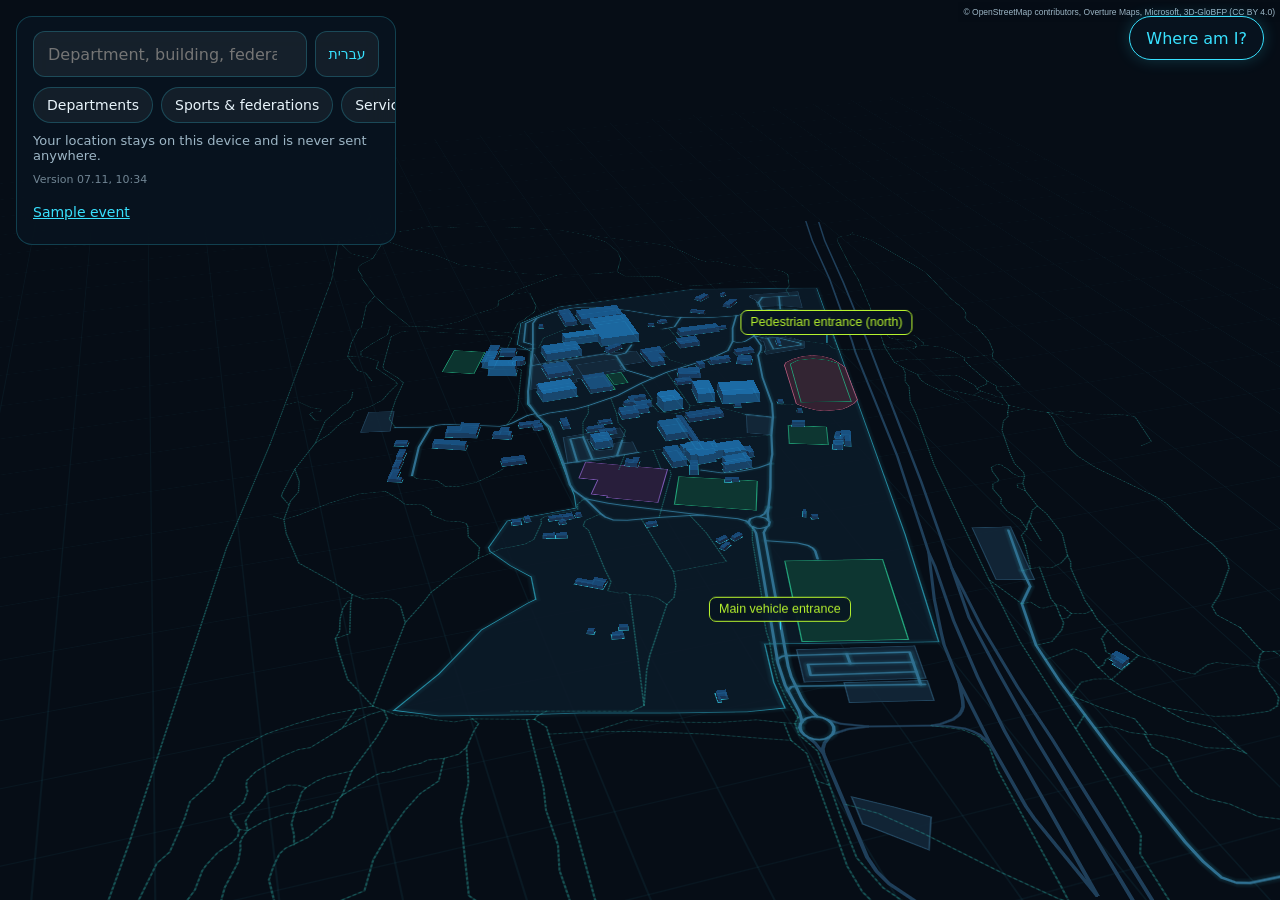
==== commit f3033b3b: "Update Wingate navigation app" ====
--- a/wingate-nav/index.html
+++ b/wingate-nav/index.html
@@ -10,8 +10,8 @@
     <link rel="manifest" href="./manifest.webmanifest" />
     <link rel="apple-touch-icon" href="./icons/icon-192.png" />
     <title>ניווט וינגייט</title>
-    <script type="module" crossorigin src="/wingate-nav/assets/index-bB7C0MIF.js"></script>
-    <link rel="stylesheet" crossorigin href="/wingate-nav/assets/index-SjFefLMW.css">
+    <script type="module" crossorigin src="/wingate-nav/assets/index-CECBJyVf.js"></script>
+    <link rel="stylesheet" crossorigin href="/wingate-nav/assets/index-On_A4kk-.css">
   </head>
   <body>
     <div id="root"></div>
--- a/wingate-nav/assets/index-On_A4kk-.css
+++ b/wingate-nav/assets/index-On_A4kk-.css
@@ -0,0 +1 @@
+.maplibregl-map{-webkit-tap-highlight-color:#0000;-webkit-touch-callout:none;font:12px/20px Helvetica Neue,Arial,Helvetica,sans-serif;position:relative;overflow:hidden}.maplibregl-canvas{position:absolute;top:0;left:0}.maplibregl-map:fullscreen{width:100%;height:100%}.maplibregl-ctrl-group button.maplibregl-ctrl-compass{touch-action:none}.maplibregl-canvas-container.maplibregl-interactive,.maplibregl-ctrl-group button.maplibregl-ctrl-compass{cursor:grab;-webkit-user-select:none;user-select:none}.maplibregl-canvas-container.maplibregl-interactive.maplibregl-track-pointer{cursor:pointer}.maplibregl-canvas-container.maplibregl-interactive:active,.maplibregl-ctrl-group button.maplibregl-ctrl-compass:active{cursor:grabbing}.maplibregl-canvas-container.maplibregl-touch-zoom-rotate,.maplibregl-canvas-container.maplibregl-touch-zoom-rotate .maplibregl-canvas{touch-action:pan-x pan-y}.maplibregl-canvas-container.maplibregl-touch-drag-pan,.maplibregl-canvas-container.maplibregl-touch-drag-pan .maplibregl-canvas{touch-action:pinch-zoom}.maplibregl-canvas-container.maplibregl-touch-zoom-rotate.maplibregl-touch-drag-pan,.maplibregl-canvas-container.maplibregl-touch-zoom-rotate.maplibregl-touch-drag-pan .maplibregl-canvas{touch-action:none}.maplibregl-canvas-container.maplibregl-touch-drag-pan.maplibregl-cooperative-gestures,.maplibregl-canvas-container.maplibregl-touch-drag-pan.maplibregl-cooperative-gestures .maplibregl-canvas{touch-action:pan-x pan-y}.maplibregl-ctrl-bottom-left,.maplibregl-ctrl-bottom-right,.maplibregl-ctrl-top-left,.maplibregl-ctrl-top-right{pointer-events:none;z-index:2;position:absolute}.maplibregl-ctrl-top-left{top:0;left:0}.maplibregl-ctrl-top-right{top:0;right:0}.maplibregl-ctrl-bottom-left{bottom:0;left:0}.maplibregl-ctrl-bottom-right{bottom:0;right:0}.maplibregl-ctrl{clear:both;pointer-events:auto;transform:translate(0)}.maplibregl-ctrl-top-left .maplibregl-ctrl{float:left;margin:10px 0 0 10px}.maplibregl-ctrl-top-right .maplibregl-ctrl{float:right;margin:10px 10px 0 0}.maplibregl-ctrl-bottom-left .maplibregl-ctrl{float:left;margin:0 0 10px 10px}.maplibregl-ctrl-bottom-right .maplibregl-ctrl{float:right;margin:0 10px 10px 0}.maplibregl-ctrl-group{background:#fff;border-radius:4px}.maplibregl-ctrl-group:not(:empty){box-shadow:0 0 0 2px #0000001a}.maplibregl-ctrl-group button{box-sizing:border-box;cursor:pointer;background-color:#0000;border:0;outline:none;width:29px;height:29px;padding:0;display:block}.maplibregl-ctrl button{-webkit-user-select:none;user-select:none}.maplibregl-ctrl-group button+button{border-top:1px solid #ddd}.maplibregl-ctrl button .maplibregl-ctrl-icon{background-position:50%;background-repeat:no-repeat;width:100%;height:100%;display:block}@media (forced-colors:active){.maplibregl-ctrl-group:not(:empty){box-shadow:0 0 0 2px buttontext}.maplibregl-ctrl-icon{background-color:#0000}.maplibregl-ctrl-group button+button{border-top:1px solid buttontext}}.maplibregl-ctrl button::-moz-focus-inner{border:0;padding:0}.maplibregl-ctrl-attrib-button:focus,.maplibregl-ctrl-group button:focus{box-shadow:0 0 2px 2px #0096ff}.maplibregl-ctrl button:disabled{cursor:not-allowed}.maplibregl-ctrl button:disabled .maplibregl-ctrl-icon{opacity:.25}@media (hover:hover){.maplibregl-ctrl button:not(:disabled):hover{background-color:#0000000d}}.maplibregl-ctrl button:not(:disabled):active{background-color:#0000000d}.maplibregl-ctrl-group button:focus:focus-visible{box-shadow:0 0 2px 2px #0096ff}.maplibregl-ctrl-group button:focus:not(:focus-visible){box-shadow:none}.maplibregl-ctrl-group button:focus:first-child{border-radius:4px 4px 0 0}.maplibregl-ctrl-group button:focus:last-child{border-radius:0 0 4px 4px}.maplibregl-ctrl-group button:focus:only-child{border-radius:inherit}.maplibregl-ctrl button.maplibregl-ctrl-zoom-out .maplibregl-ctrl-icon{background-image:url("data:image/svg+xml;charset=utf-8,%3Csvg xmlns='http://www.w3.org/2000/svg' width='29' height='29' viewBox='0 0 29 29' fill='%23333'%3E %3Cpath d='M10 13c-.75 0-1.5.75-1.5 1.5S9.25 16 10 16h9c.75 0 1.5-.75 1.5-1.5S19.75 13 19 13z'/%3E %3C/svg%3E")}.maplibregl-ctrl button.maplibregl-ctrl-zoom-in .maplibregl-ctrl-icon{background-image:url("data:image/svg+xml;charset=utf-8,%3Csvg xmlns='http://www.w3.org/2000/svg' width='29' height='29' viewBox='0 0 29 29' fill='%23333'%3E %3Cpath d='M14.5 8.5c-.75 0-1.5.75-1.5 1.5v3h-3c-.75 0-1.5.75-1.5 1.5S9.25 16 10 16h3v3c0 .75.75 1.5 1.5 1.5S16 19.75 16 19v-3h3c.75 0 1.5-.75 1.5-1.5S19.75 13 19 13h-3v-3c0-.75-.75-1.5-1.5-1.5'/%3E %3C/svg%3E")}@media (forced-colors:active){.maplibregl-ctrl button.maplibregl-ctrl-zoom-out .maplibregl-ctrl-icon{background-image:url("data:image/svg+xml;charset=utf-8,%3Csvg xmlns='http://www.w3.org/2000/svg' width='29' height='29' viewBox='0 0 29 29' fill='%23fff'%3E %3Cpath d='M10 13c-.75 0-1.5.75-1.5 1.5S9.25 16 10 16h9c.75 0 1.5-.75 1.5-1.5S19.75 13 19 13z'/%3E %3C/svg%3E")}.maplibregl-ctrl button.maplibregl-ctrl-zoom-in .maplibregl-ctrl-icon{background-image:url("data:image/svg+xml;charset=utf-8,%3Csvg xmlns='http://www.w3.org/2000/svg' width='29' height='29' viewBox='0 0 29 29' fill='%23fff'%3E %3Cpath d='M14.5 8.5c-.75 0-1.5.75-1.5 1.5v3h-3c-.75 0-1.5.75-1.5 1.5S9.25 16 10 16h3v3c0 .75.75 1.5 1.5 1.5S16 19.75 16 19v-3h3c.75 0 1.5-.75 1.5-1.5S19.75 13 19 13h-3v-3c0-.75-.75-1.5-1.5-1.5'/%3E %3C/svg%3E")}}@media (forced-colors:active) and (prefers-color-scheme:light){.maplibregl-ctrl button.maplibregl-ctrl-zoom-out .maplibregl-ctrl-icon{background-image:url("data:image/svg+xml;charset=utf-8,%3Csvg xmlns='http://www.w3.org/2000/svg' width='29' height='29' viewBox='0 0 29 29' fill='%23000'%3E %3Cpath d='M10 13c-.75 0-1.5.75-1.5 1.5S9.25 16 10 16h9c.75 0 1.5-.75 1.5-1.5S19.75 13 19 13z'/%3E %3C/svg%3E")}.maplibregl-ctrl button.maplibregl-ctrl-zoom-in .maplibregl-ctrl-icon{background-image:url("data:image/svg+xml;charset=utf-8,%3Csvg xmlns='http://www.w3.org/2000/svg' width='29' height='29' viewBox='0 0 29 29' fill='%23000'%3E %3Cpath d='M14.5 8.5c-.75 0-1.5.75-1.5 1.5v3h-3c-.75 0-1.5.75-1.5 1.5S9.25 16 10 16h3v3c0 .75.75 1.5 1.5 1.5S16 19.75 16 19v-3h3c.75 0 1.5-.75 1.5-1.5S19.75 13 19 13h-3v-3c0-.75-.75-1.5-1.5-1.5'/%3E %3C/svg%3E")}}.maplibregl-ctrl button.maplibregl-ctrl-fullscreen .maplibregl-ctrl-icon{background-image:url("data:image/svg+xml;charset=utf-8,%3Csvg xmlns='http://www.w3.org/2000/svg' width='29' height='29' viewBox='0 0 29 29' fill='%23333'%3E %3Cpath d='M24 16v5.5c0 1.75-.75 2.5-2.5 2.5H16v-1l3-1.5-4-5.5 1-1 5.5 4 1.5-3zM6 16l1.5 3 5.5-4 1 1-4 5.5 3 1.5v1H7.5C5.75 24 5 23.25 5 21.5V16zm7-11v1l-3 1.5 4 5.5-1 1-5.5-4L6 13H5V7.5C5 5.75 5.75 5 7.5 5zm11 2.5c0-1.75-.75-2.5-2.5-2.5H16v1l3 1.5-4 5.5 1 1 5.5-4 1.5 3h1z'/%3E %3C/svg%3E")}.maplibregl-ctrl button.maplibregl-ctrl-shrink .maplibregl-ctrl-icon{background-image:url("data:image/svg+xml;charset=utf-8,%3Csvg xmlns='http://www.w3.org/2000/svg' width='29' height='29' viewBox='0 0 29 29'%3E %3Cpath d='M18.5 16c-1.75 0-2.5.75-2.5 2.5V24h1l1.5-3 5.5 4 1-1-4-5.5 3-1.5v-1zM13 18.5c0-1.75-.75-2.5-2.5-2.5H5v1l3 1.5L4 24l1 1 5.5-4 1.5 3h1zm3-8c0 1.75.75 2.5 2.5 2.5H24v-1l-3-1.5L25 5l-1-1-5.5 4L17 5h-1zM10.5 13c1.75 0 2.5-.75 2.5-2.5V5h-1l-1.5 3L5 4 4 5l4 5.5L5 12v1z'/%3E %3C/svg%3E")}@media (forced-colors:active){.maplibregl-ctrl button.maplibregl-ctrl-fullscreen .maplibregl-ctrl-icon{background-image:url("data:image/svg+xml;charset=utf-8,%3Csvg xmlns='http://www.w3.org/2000/svg' width='29' height='29' viewBox='0 0 29 29' fill='%23fff'%3E %3Cpath d='M24 16v5.5c0 1.75-.75 2.5-2.5 2.5H16v-1l3-1.5-4-5.5 1-1 5.5 4 1.5-3zM6 16l1.5 3 5.5-4 1 1-4 5.5 3 1.5v1H7.5C5.75 24 5 23.25 5 21.5V16zm7-11v1l-3 1.5 4 5.5-1 1-5.5-4L6 13H5V7.5C5 5.75 5.75 5 7.5 5zm11 2.5c0-1.75-.75-2.5-2.5-2.5H16v1l3 1.5-4 5.5 1 1 5.5-4 1.5 3h1z'/%3E %3C/svg%3E")}.maplibregl-ctrl button.maplibregl-ctrl-shrink .maplibregl-ctrl-icon{background-image:url("data:image/svg+xml;charset=utf-8,%3Csvg xmlns='http://www.w3.org/2000/svg' width='29' height='29' viewBox='0 0 29 29' fill='%23fff'%3E %3Cpath d='M18.5 16c-1.75 0-2.5.75-2.5 2.5V24h1l1.5-3 5.5 4 1-1-4-5.5 3-1.5v-1zM13 18.5c0-1.75-.75-2.5-2.5-2.5H5v1l3 1.5L4 24l1 1 5.5-4 1.5 3h1zm3-8c0 1.75.75 2.5 2.5 2.5H24v-1l-3-1.5L25 5l-1-1-5.5 4L17 5h-1zM10.5 13c1.75 0 2.5-.75 2.5-2.5V5h-1l-1.5 3L5 4 4 5l4 5.5L5 12v1z'/%3E %3C/svg%3E")}}@media (forced-colors:active) and (prefers-color-scheme:light){.maplibregl-ctrl button.maplibregl-ctrl-fullscreen .maplibregl-ctrl-icon{background-image:url("data:image/svg+xml;charset=utf-8,%3Csvg xmlns='http://www.w3.org/2000/svg' width='29' height='29' viewBox='0 0 29 29' fill='%23000'%3E %3Cpath d='M24 16v5.5c0 1.75-.75 2.5-2.5 2.5H16v-1l3-1.5-4-5.5 1-1 5.5 4 1.5-3zM6 16l1.5 3 5.5-4 1 1-4 5.5 3 1.5v1H7.5C5.75 24 5 23.25 5 21.5V16zm7-11v1l-3 1.5 4 5.5-1 1-5.5-4L6 13H5V7.5C5 5.75 5.75 5 7.5 5zm11 2.5c0-1.75-.75-2.5-2.5-2.5H16v1l3 1.5-4 5.5 1 1 5.5-4 1.5 3h1z'/%3E %3C/svg%3E")}.maplibregl-ctrl button.maplibregl-ctrl-shrink .maplibregl-ctrl-icon{background-image:url("data:image/svg+xml;charset=utf-8,%3Csvg xmlns='http://www.w3.org/2000/svg' width='29' height='29' viewBox='0 0 29 29' fill='%23000'%3E %3Cpath d='M18.5 16c-1.75 0-2.5.75-2.5 2.5V24h1l1.5-3 5.5 4 1-1-4-5.5 3-1.5v-1zM13 18.5c0-1.75-.75-2.5-2.5-2.5H5v1l3 1.5L4 24l1 1 5.5-4 1.5 3h1zm3-8c0 1.75.75 2.5 2.5 2.5H24v-1l-3-1.5L25 5l-1-1-5.5 4L17 5h-1zM10.5 13c1.75 0 2.5-.75 2.5-2.5V5h-1l-1.5 3L5 4 4 5l4 5.5L5 12v1z'/%3E %3C/svg%3E")}}.maplibregl-ctrl button.maplibregl-ctrl-compass .maplibregl-ctrl-icon{background-image:url("data:image/svg+xml;charset=utf-8,%3Csvg xmlns='http://www.w3.org/2000/svg' width='29' height='29' viewBox='0 0 29 29' fill='%23333'%3E %3Cpath d='m10.5 14 4-8 4 8z'/%3E %3Cpath fill='%23ccc' d='m10.5 16 4 8 4-8z'/%3E %3C/svg%3E")}@media (forced-colors:active){.maplibregl-ctrl button.maplibregl-ctrl-compass .maplibregl-ctrl-icon{background-image:url("data:image/svg+xml;charset=utf-8,%3Csvg xmlns='http://www.w3.org/2000/svg' width='29' height='29' viewBox='0 0 29 29' fill='%23fff'%3E %3Cpath d='m10.5 14 4-8 4 8z'/%3E %3Cpath fill='%23ccc' d='m10.5 16 4 8 4-8z'/%3E %3C/svg%3E")}}@media (forced-colors:active) and (prefers-color-scheme:light){.maplibregl-ctrl button.maplibregl-ctrl-compass .maplibregl-ctrl-icon{background-image:url("data:image/svg+xml;charset=utf-8,%3Csvg xmlns='http://www.w3.org/2000/svg' width='29' height='29' viewBox='0 0 29 29' fill='%23000'%3E %3Cpath d='m10.5 14 4-8 4 8z'/%3E %3Cpath fill='%23ccc' d='m10.5 16 4 8 4-8z'/%3E %3C/svg%3E")}}.maplibregl-ctrl button.maplibregl-ctrl-globe .maplibregl-ctrl-icon{background-image:url("data:image/svg+xml;charset=utf-8,%3Csvg xmlns='http://www.w3.org/2000/svg' width='22' height='22' fill='none' viewBox='0 0 22 22' stroke='%23333'%3E %3Ccircle cx='11' cy='11' r='8.5'/%3E %3Cpath d='M17.5 11c0 4.819-3.02 8.5-6.5 8.5S4.5 15.819 4.5 11 7.52 2.5 11 2.5s6.5 3.681 6.5 8.5Z'/%3E %3Cpath d='M13.5 11c0 2.447-.331 4.64-.853 6.206-.262.785-.562 1.384-.872 1.777-.314.399-.58.517-.775.517-.195 0-.461-.118-.775-.517-.31-.393-.61-.992-.872-1.777C8.831 15.64 8.5 13.446 8.5 11c0-2.447.331-4.64.853-6.206.262-.785.562-1.384.872-1.777.314-.399.58-.517.775-.517.195 0 .461.118.775.517.31.393.61.992.872 1.777.522 1.565.853 3.76.853 6.206Z'/%3E %3Cpath d='M11 7.5c-1.909 0-3.622-.166-4.845-.428-.616-.132-1.08-.283-1.379-.434a1.333 1.333 0 0 1-.224-.138c.047-.038.12-.085.224-.138.299-.151.763-.302 1.379-.434C7.378 5.666 9.091 5.5 11 5.5c1.909 0 3.622.166 4.845.428.616.132 1.08.283 1.379.434.105.053.177.1.224.138-.047.038-.12.085-.224.138-.299.151-.763.302-1.379.434-1.223.262-2.936.428-4.845.428ZM4.486 6.436ZM11 16.5c-1.909 0-3.622-.166-4.845-.428-.616-.132-1.08-.283-1.379-.434a1.33 1.33 0 0 1-.224-.138 1.33 1.33 0 0 1 .224-.138c.299-.151.763-.302 1.379-.434C7.378 14.666 9.091 14.5 11 14.5c1.909 0 3.622.166 4.845.428.616.132 1.08.283 1.379.434.105.053.177.1.224.138a1.33 1.33 0 0 1-.224.138c-.299.151-.763.302-1.379.434-1.223.262-2.936.428-4.845.428Zm-6.514-1.064ZM11 12.5c-2.46 0-4.672-.222-6.255-.574-.796-.177-1.406-.38-1.805-.59a1.465 1.465 0 0 1-.39-.272.293.293 0 0 1-.047-.064.293.293 0 0 1 .048-.064c.066-.073.189-.167.389-.272.399-.21 1.009-.413 1.805-.59C6.328 9.722 8.54 9.5 11 9.5s4.672.222 6.256.574c.795.177 1.405.38 1.804.59.2.105.323.2.39.272a.33.33 0 0 1 .047.064.293.293 0 0 1-.048.064 1.435 1.435 0 0 1-.389.272c-.399.21-1.009.413-1.804.59-1.584.352-3.796.574-6.256.574Zm-8.501-1.51v.002-.002Zm0 .018v.002-.002Zm17.002.002v-.002.002Zm0-.018v-.002.002Z'/%3E %3C/svg%3E")}.maplibregl-ctrl button.maplibregl-ctrl-globe-enabled .maplibregl-ctrl-icon{background-image:url("data:image/svg+xml;charset=utf-8,%3Csvg xmlns='http://www.w3.org/2000/svg' width='22' height='22' fill='none' viewBox='0 0 22 22' stroke='%2333b5e5'%3E %3Ccircle cx='11' cy='11' r='8.5'/%3E %3Cpath d='M17.5 11c0 4.819-3.02 8.5-6.5 8.5S4.5 15.819 4.5 11 7.52 2.5 11 2.5s6.5 3.681 6.5 8.5Z'/%3E %3Cpath d='M13.5 11c0 2.447-.331 4.64-.853 6.206-.262.785-.562 1.384-.872 1.777-.314.399-.58.517-.775.517-.195 0-.461-.118-.775-.517-.31-.393-.61-.992-.872-1.777C8.831 15.64 8.5 13.446 8.5 11c0-2.447.331-4.64.853-6.206.262-.785.562-1.384.872-1.777.314-.399.58-.517.775-.517.195 0 .461.118.775.517.31.393.61.992.872 1.777.522 1.565.853 3.76.853 6.206Z'/%3E %3Cpath d='M11 7.5c-1.909 0-3.622-.166-4.845-.428-.616-.132-1.08-.283-1.379-.434a1.333 1.333 0 0 1-.224-.138c.047-.038.12-.085.224-.138.299-.151.763-.302 1.379-.434C7.378 5.666 9.091 5.5 11 5.5c1.909 0 3.622.166 4.845.428.616.132 1.08.283 1.379.434.105.053.177.1.224.138-.047.038-.12.085-.224.138-.299.151-.763.302-1.379.434-1.223.262-2.936.428-4.845.428ZM4.486 6.436ZM11 16.5c-1.909 0-3.622-.166-4.845-.428-.616-.132-1.08-.283-1.379-.434a1.33 1.33 0 0 1-.224-.138 1.33 1.33 0 0 1 .224-.138c.299-.151.763-.302 1.379-.434C7.378 14.666 9.091 14.5 11 14.5c1.909 0 3.622.166 4.845.428.616.132 1.08.283 1.379.434.105.053.177.1.224.138a1.33 1.33 0 0 1-.224.138c-.299.151-.763.302-1.379.434-1.223.262-2.936.428-4.845.428Zm-6.514-1.064ZM11 12.5c-2.46 0-4.672-.222-6.255-.574-.796-.177-1.406-.38-1.805-.59a1.465 1.465 0 0 1-.39-.272.293.293 0 0 1-.047-.064.293.293 0 0 1 .048-.064c.066-.073.189-.167.389-.272.399-.21 1.009-.413 1.805-.59C6.328 9.722 8.54 9.5 11 9.5s4.672.222 6.256.574c.795.177 1.405.38 1.804.59.2.105.323.2.39.272a.33.33 0 0 1 .047.064.293.293 0 0 1-.048.064 1.435 1.435 0 0 1-.389.272c-.399.21-1.009.413-1.804.59-1.584.352-3.796.574-6.256.574Zm-8.501-1.51v.002-.002Zm0 .018v.002-.002Zm17.002.002v-.002.002Zm0-.018v-.002.002Z'/%3E %3C/svg%3E")}.maplibregl-ctrl button.maplibregl-ctrl-terrain .maplibregl-ctrl-icon{background-image:url("data:image/svg+xml;charset=utf-8,%3Csvg xmlns='http://www.w3.org/2000/svg' width='22' height='22' viewBox='0 0 22 22' fill='%23333'%3E %3Cpath d='m1.754 13.406 4.453-4.851 3.09 3.09 3.281 3.277.969-.969-3.309-3.312 3.844-4.121 6.148 6.886h1.082v-.855l-7.207-8.07-4.84 5.187L6.169 6.57l-5.48 5.965v.871ZM.688 16.844h20.625v1.375H.688Zm0 0'/%3E %3C/svg%3E")}.maplibregl-ctrl button.maplibregl-ctrl-terrain-enabled .maplibregl-ctrl-icon{background-image:url("data:image/svg+xml;charset=utf-8,%3Csvg xmlns='http://www.w3.org/2000/svg' width='22' height='22' viewBox='0 0 22 22' fill='%2333b5e5'%3E %3Cpath d='m1.754 13.406 4.453-4.851 3.09 3.09 3.281 3.277.969-.969-3.309-3.312 3.844-4.121 6.148 6.886h1.082v-.855l-7.207-8.07-4.84 5.187L6.169 6.57l-5.48 5.965v.871ZM.688 16.844h20.625v1.375H.688Zm0 0'/%3E %3C/svg%3E")}.maplibregl-ctrl button.maplibregl-ctrl-geolocate .maplibregl-ctrl-icon{background-image:url("data:image/svg+xml;charset=utf-8,%3Csvg xmlns='http://www.w3.org/2000/svg' width='29' height='29' viewBox='0 0 20 20' fill='%23333'%3E %3Cpath d='M10 4C9 4 9 5 9 5v.1A5 5 0 0 0 5.1 9H5s-1 0-1 1 1 1 1 1h.1A5 5 0 0 0 9 14.9v.1s0 1 1 1 1-1 1-1v-.1a5 5 0 0 0 3.9-3.9h.1s1 0 1-1-1-1-1-1h-.1A5 5 0 0 0 11 5.1V5s0-1-1-1m0 2.5a3.5 3.5 0 1 1 0 7 3.5 3.5 0 1 1 0-7'/%3E %3Ccircle id='dot' cx='10' cy='10' r='2'/%3E %3Cpath id='stroke' d='m14 5 1 1-9 9-1-1z' display='none'/%3E %3C/svg%3E")}.maplibregl-ctrl button.maplibregl-ctrl-geolocate:disabled .maplibregl-ctrl-icon{background-image:url("data:image/svg+xml;charset=utf-8,%3Csvg xmlns='http://www.w3.org/2000/svg' width='29' height='29' viewBox='0 0 20 20' fill='%23aaa'%3E %3Cpath d='M10 4C9 4 9 5 9 5v.1A5 5 0 0 0 5.1 9H5s-1 0-1 1 1 1 1 1h.1A5 5 0 0 0 9 14.9v.1s0 1 1 1 1-1 1-1v-.1a5 5 0 0 0 3.9-3.9h.1s1 0 1-1-1-1-1-1h-.1A5 5 0 0 0 11 5.1V5s0-1-1-1m0 2.5a3.5 3.5 0 1 1 0 7 3.5 3.5 0 1 1 0-7'/%3E %3Ccircle id='dot' cx='10' cy='10' r='2'/%3E %3Cpath id='stroke' d='m14 5 1 1-9 9-1-1z' fill='%23f00'/%3E %3C/svg%3E")}.maplibregl-ctrl button.maplibregl-ctrl-geolocate.maplibregl-ctrl-geolocate-active .maplibregl-ctrl-icon{background-image:url("data:image/svg+xml;charset=utf-8,%3Csvg xmlns='http://www.w3.org/2000/svg' width='29' height='29' viewBox='0 0 20 20' fill='%2333b5e5'%3E %3Cpath d='M10 4C9 4 9 5 9 5v.1A5 5 0 0 0 5.1 9H5s-1 0-1 1 1 1 1 1h.1A5 5 0 0 0 9 14.9v.1s0 1 1 1 1-1 1-1v-.1a5 5 0 0 0 3.9-3.9h.1s1 0 1-1-1-1-1-1h-.1A5 5 0 0 0 11 5.1V5s0-1-1-1m0 2.5a3.5 3.5 0 1 1 0 7 3.5 3.5 0 1 1 0-7'/%3E %3Ccircle id='dot' cx='10' cy='10' r='2'/%3E %3Cpath id='stroke' d='m14 5 1 1-9 9-1-1z' display='none'/%3E %3C/svg%3E")}.maplibregl-ctrl button.maplibregl-ctrl-geolocate.maplibregl-ctrl-geolocate-active-error .maplibregl-ctrl-icon{background-image:url("data:image/svg+xml;charset=utf-8,%3Csvg xmlns='http://www.w3.org/2000/svg' width='29' height='29' viewBox='0 0 20 20' fill='%23e58978'%3E %3Cpath d='M10 4C9 4 9 5 9 5v.1A5 5 0 0 0 5.1 9H5s-1 0-1 1 1 1 1 1h.1A5 5 0 0 0 9 14.9v.1s0 1 1 1 1-1 1-1v-.1a5 5 0 0 0 3.9-3.9h.1s1 0 1-1-1-1-1-1h-.1A5 5 0 0 0 11 5.1V5s0-1-1-1m0 2.5a3.5 3.5 0 1 1 0 7 3.5 3.5 0 1 1 0-7'/%3E %3Ccircle id='dot' cx='10' cy='10' r='2'/%3E %3Cpath id='stroke' d='m14 5 1 1-9 9-1-1z' display='none'/%3E %3C/svg%3E")}.maplibregl-ctrl button.maplibregl-ctrl-geolocate.maplibregl-ctrl-geolocate-background .maplibregl-ctrl-icon{background-image:url("data:image/svg+xml;charset=utf-8,%3Csvg xmlns='http://www.w3.org/2000/svg' width='29' height='29' viewBox='0 0 20 20' fill='%2333b5e5'%3E %3Cpath d='M10 4C9 4 9 5 9 5v.1A5 5 0 0 0 5.1 9H5s-1 0-1 1 1 1 1 1h.1A5 5 0 0 0 9 14.9v.1s0 1 1 1 1-1 1-1v-.1a5 5 0 0 0 3.9-3.9h.1s1 0 1-1-1-1-1-1h-.1A5 5 0 0 0 11 5.1V5s0-1-1-1m0 2.5a3.5 3.5 0 1 1 0 7 3.5 3.5 0 1 1 0-7'/%3E %3Ccircle id='dot' cx='10' cy='10' r='2' display='none'/%3E %3Cpath id='stroke' d='m14 5 1 1-9 9-1-1z' display='none'/%3E %3C/svg%3E")}.maplibregl-ctrl button.maplibregl-ctrl-geolocate.maplibregl-ctrl-geolocate-background-error .maplibregl-ctrl-icon{background-image:url("data:image/svg+xml;charset=utf-8,%3Csvg xmlns='http://www.w3.org/2000/svg' width='29' height='29' viewBox='0 0 20 20' fill='%23e54e33'%3E %3Cpath d='M10 4C9 4 9 5 9 5v.1A5 5 0 0 0 5.1 9H5s-1 0-1 1 1 1 1 1h.1A5 5 0 0 0 9 14.9v.1s0 1 1 1 1-1 1-1v-.1a5 5 0 0 0 3.9-3.9h.1s1 0 1-1-1-1-1-1h-.1A5 5 0 0 0 11 5.1V5s0-1-1-1m0 2.5a3.5 3.5 0 1 1 0 7 3.5 3.5 0 1 1 0-7'/%3E %3Ccircle id='dot' cx='10' cy='10' r='2' display='none'/%3E %3Cpath id='stroke' d='m14 5 1 1-9 9-1-1z' display='none'/%3E %3C/svg%3E")}.maplibregl-ctrl button.maplibregl-ctrl-geolocate.maplibregl-ctrl-geolocate-waiting .maplibregl-ctrl-icon{animation:2s linear infinite maplibregl-spin}@media (forced-colors:active){.maplibregl-ctrl button.maplibregl-ctrl-geolocate .maplibregl-ctrl-icon{background-image:url("data:image/svg+xml;charset=utf-8,%3Csvg xmlns='http://www.w3.org/2000/svg' width='29' height='29' viewBox='0 0 20 20' fill='%23fff'%3E %3Cpath d='M10 4C9 4 9 5 9 5v.1A5 5 0 0 0 5.1 9H5s-1 0-1 1 1 1 1 1h.1A5 5 0 0 0 9 14.9v.1s0 1 1 1 1-1 1-1v-.1a5 5 0 0 0 3.9-3.9h.1s1 0 1-1-1-1-1-1h-.1A5 5 0 0 0 11 5.1V5s0-1-1-1m0 2.5a3.5 3.5 0 1 1 0 7 3.5 3.5 0 1 1 0-7'/%3E %3Ccircle id='dot' cx='10' cy='10' r='2'/%3E %3Cpath id='stroke' d='m14 5 1 1-9 9-1-1z' display='none'/%3E %3C/svg%3E")}.maplibregl-ctrl button.maplibregl-ctrl-geolocate:disabled .maplibregl-ctrl-icon{background-image:url("data:image/svg+xml;charset=utf-8,%3Csvg xmlns='http://www.w3.org/2000/svg' width='29' height='29' viewBox='0 0 20 20' fill='%23999'%3E %3Cpath d='M10 4C9 4 9 5 9 5v.1A5 5 0 0 0 5.1 9H5s-1 0-1 1 1 1 1 1h.1A5 5 0 0 0 9 14.9v.1s0 1 1 1 1-1 1-1v-.1a5 5 0 0 0 3.9-3.9h.1s1 0 1-1-1-1-1-1h-.1A5 5 0 0 0 11 5.1V5s0-1-1-1m0 2.5a3.5 3.5 0 1 1 0 7 3.5 3.5 0 1 1 0-7'/%3E %3Ccircle id='dot' cx='10' cy='10' r='2'/%3E %3Cpath id='stroke' d='m14 5 1 1-9 9-1-1z' fill='%23f00'/%3E %3C/svg%3E")}.maplibregl-ctrl button.maplibregl-ctrl-geolocate.maplibregl-ctrl-geolocate-active .maplibregl-ctrl-icon{background-image:url("data:image/svg+xml;charset=utf-8,%3Csvg xmlns='http://www.w3.org/2000/svg' width='29' height='29' viewBox='0 0 20 20' fill='%2333b5e5'%3E %3Cpath d='M10 4C9 4 9 5 9 5v.1A5 5 0 0 0 5.1 9H5s-1 0-1 1 1 1 1 1h.1A5 5 0 0 0 9 14.9v.1s0 1 1 1 1-1 1-1v-.1a5 5 0 0 0 3.9-3.9h.1s1 0 1-1-1-1-1-1h-.1A5 5 0 0 0 11 5.1V5s0-1-1-1m0 2.5a3.5 3.5 0 1 1 0 7 3.5 3.5 0 1 1 0-7'/%3E %3Ccircle id='dot' cx='10' cy='10' r='2'/%3E %3Cpath id='stroke' d='m14 5 1 1-9 9-1-1z' display='none'/%3E %3C/svg%3E")}.maplibregl-ctrl button.maplibregl-ctrl-geolocate.maplibregl-ctrl-geolocate-active-error .maplibregl-ctrl-icon{background-image:url("data:image/svg+xml;charset=utf-8,%3Csvg xmlns='http://www.w3.org/2000/svg' width='29' height='29' viewBox='0 0 20 20' fill='%23e58978'%3E %3Cpath d='M10 4C9 4 9 5 9 5v.1A5 5 0 0 0 5.1 9H5s-1 0-1 1 1 1 1 1h.1A5 5 0 0 0 9 14.9v.1s0 1 1 1 1-1 1-1v-.1a5 5 0 0 0 3.9-3.9h.1s1 0 1-1-1-1-1-1h-.1A5 5 0 0 0 11 5.1V5s0-1-1-1m0 2.5a3.5 3.5 0 1 1 0 7 3.5 3.5 0 1 1 0-7'/%3E %3Ccircle id='dot' cx='10' cy='10' r='2'/%3E %3Cpath id='stroke' d='m14 5 1 1-9 9-1-1z' display='none'/%3E %3C/svg%3E")}.maplibregl-ctrl button.maplibregl-ctrl-geolocate.maplibregl-ctrl-geolocate-background .maplibregl-ctrl-icon{background-image:url("data:image/svg+xml;charset=utf-8,%3Csvg xmlns='http://www.w3.org/2000/svg' width='29' height='29' viewBox='0 0 20 20' fill='%2333b5e5'%3E %3Cpath d='M10 4C9 4 9 5 9 5v.1A5 5 0 0 0 5.1 9H5s-1 0-1 1 1 1 1 1h.1A5 5 0 0 0 9 14.9v.1s0 1 1 1 1-1 1-1v-.1a5 5 0 0 0 3.9-3.9h.1s1 0 1-1-1-1-1-1h-.1A5 5 0 0 0 11 5.1V5s0-1-1-1m0 2.5a3.5 3.5 0 1 1 0 7 3.5 3.5 0 1 1 0-7'/%3E %3Ccircle id='dot' cx='10' cy='10' r='2' display='none'/%3E %3Cpath id='stroke' d='m14 5 1 1-9 9-1-1z' display='none'/%3E %3C/svg%3E")}.maplibregl-ctrl button.maplibregl-ctrl-geolocate.maplibregl-ctrl-geolocate-background-error .maplibregl-ctrl-icon{background-image:url("data:image/svg+xml;charset=utf-8,%3Csvg xmlns='http://www.w3.org/2000/svg' width='29' height='29' viewBox='0 0 20 20' fill='%23e54e33'%3E %3Cpath d='M10 4C9 4 9 5 9 5v.1A5 5 0 0 0 5.1 9H5s-1 0-1 1 1 1 1 1h.1A5 5 0 0 0 9 14.9v.1s0 1 1 1 1-1 1-1v-.1a5 5 0 0 0 3.9-3.9h.1s1 0 1-1-1-1-1-1h-.1A5 5 0 0 0 11 5.1V5s0-1-1-1m0 2.5a3.5 3.5 0 1 1 0 7 3.5 3.5 0 1 1 0-7'/%3E %3Ccircle id='dot' cx='10' cy='10' r='2' display='none'/%3E %3Cpath id='stroke' d='m14 5 1 1-9 9-1-1z' display='none'/%3E %3C/svg%3E")}}@media (forced-colors:active) and (prefers-color-scheme:light){.maplibregl-ctrl button.maplibregl-ctrl-geolocate .maplibregl-ctrl-icon{background-image:url("data:image/svg+xml;charset=utf-8,%3Csvg xmlns='http://www.w3.org/2000/svg' width='29' height='29' viewBox='0 0 20 20' fill='%23000'%3E %3Cpath d='M10 4C9 4 9 5 9 5v.1A5 5 0 0 0 5.1 9H5s-1 0-1 1 1 1 1 1h.1A5 5 0 0 0 9 14.9v.1s0 1 1 1 1-1 1-1v-.1a5 5 0 0 0 3.9-3.9h.1s1 0 1-1-1-1-1-1h-.1A5 5 0 0 0 11 5.1V5s0-1-1-1m0 2.5a3.5 3.5 0 1 1 0 7 3.5 3.5 0 1 1 0-7'/%3E %3Ccircle id='dot' cx='10' cy='10' r='2'/%3E %3Cpath id='stroke' d='m14 5 1 1-9 9-1-1z' display='none'/%3E %3C/svg%3E")}.maplibregl-ctrl button.maplibregl-ctrl-geolocate:disabled .maplibregl-ctrl-icon{background-image:url("data:image/svg+xml;charset=utf-8,%3Csvg xmlns='http://www.w3.org/2000/svg' width='29' height='29' viewBox='0 0 20 20' fill='%23666'%3E %3Cpath d='M10 4C9 4 9 5 9 5v.1A5 5 0 0 0 5.1 9H5s-1 0-1 1 1 1 1 1h.1A5 5 0 0 0 9 14.9v.1s0 1 1 1 1-1 1-1v-.1a5 5 0 0 0 3.9-3.9h.1s1 0 1-1-1-1-1-1h-.1A5 5 0 0 0 11 5.1V5s0-1-1-1m0 2.5a3.5 3.5 0 1 1 0 7 3.5 3.5 0 1 1 0-7'/%3E %3Ccircle id='dot' cx='10' cy='10' r='2'/%3E %3Cpath id='stroke' d='m14 5 1 1-9 9-1-1z' fill='%23f00'/%3E %3C/svg%3E")}}@keyframes maplibregl-spin{0%{transform:rotate(0)}to{transform:rotate(1turn)}}a.maplibregl-ctrl-logo{cursor:pointer;background-image:url("data:image/svg+xml;charset=utf-8,%3Csvg xmlns='http://www.w3.org/2000/svg' width='88' height='23' fill='none'%3E %3Cpath fill='%23000' fill-opacity='.4' fill-rule='evenodd' d='M17.408 16.796h-1.827l2.501-12.095h.198l3.324 6.533.988 2.19.988-2.19 3.258-6.533h.181l2.6 12.095h-1.81l-1.218-5.644-.362-1.71-.658 1.71-2.929 5.644h-.098l-2.914-5.644-.757-1.71-.345 1.71zm1.958-3.42-.726 3.663a1.255 1.255 0 0 1-1.232 1.011h-1.827a1.255 1.255 0 0 1-1.229-1.509l2.501-12.095a1.255 1.255 0 0 1 1.23-1.001h.197a1.25 1.25 0 0 1 1.12.685l3.19 6.273 3.125-6.263a1.25 1.25 0 0 1 1.123-.695h.181a1.255 1.255 0 0 1 1.227.991l1.443 6.71a5 5 0 0 1 .314-.787l.009-.016a4.6 4.6 0 0 1 1.777-1.887c.782-.46 1.668-.667 2.611-.667a4.6 4.6 0 0 1 1.7.32l.306.134c.21-.16.474-.256.759-.256h1.694a1.255 1.255 0 0 1 1.212.925 1.255 1.255 0 0 1 1.212-.925h1.711c.284 0 .545.094.755.252.613-.3 1.312-.45 2.075-.45 1.356 0 2.557.445 3.482 1.4q.47.48.763 1.064V4.701a1.255 1.255 0 0 1 1.255-1.255h1.86A1.255 1.255 0 0 1 54.44 4.7v9.194h2.217c.19 0 .37.043.532.118v-4.77c0-.356.147-.678.385-.906a2.42 2.42 0 0 1-.682-1.71c0-.665.267-1.253.735-1.7a2.45 2.45 0 0 1 1.722-.674 2.43 2.43 0 0 1 1.705.675q.318.302.504.683V4.7a1.255 1.255 0 0 1 1.255-1.255h1.744A1.255 1.255 0 0 1 65.812 4.7v3.335a4.8 4.8 0 0 1 1.526-.246c.938 0 1.817.214 2.59.69a4.47 4.47 0 0 1 1.67 1.743v-.98a1.255 1.255 0 0 1 1.256-1.256h1.777c.233 0 .451.064.639.174a3.4 3.4 0 0 1 1.567-.372c.346 0 .861.02 1.285.232a1.25 1.25 0 0 1 .689 1.004 4.7 4.7 0 0 1 .853-.588c.795-.44 1.675-.647 2.61-.647 1.385 0 2.65.39 3.525 1.396.836.938 1.168 2.173 1.168 3.528q-.001.515-.056 1.051a1.255 1.255 0 0 1-.947 1.09l.408.952a1.255 1.255 0 0 1-.477 1.552c-.418.268-.92.463-1.458.612-.613.171-1.304.244-2.049.244-1.06 0-2.043-.207-2.886-.698l-.015-.008c-.798-.48-1.419-1.135-1.818-1.963l-.004-.008a5.8 5.8 0 0 1-.548-2.512q0-.429.053-.843a1.3 1.3 0 0 1-.333-.086l-.166-.004c-.223 0-.426.062-.643.228-.03.024-.142.139-.142.59v3.883a1.255 1.255 0 0 1-1.256 1.256h-1.777a1.255 1.255 0 0 1-1.256-1.256V15.69l-.032.057a4.8 4.8 0 0 1-1.86 1.833 5.04 5.04 0 0 1-2.484.634 4.5 4.5 0 0 1-1.935-.424 1.25 1.25 0 0 1-.764.258h-1.71a1.255 1.255 0 0 1-1.256-1.255V7.687a2.4 2.4 0 0 1-.428.625c.253.23.412.561.412.93v7.553a1.255 1.255 0 0 1-1.256 1.255h-1.843a1.25 1.25 0 0 1-.894-.373c-.228.23-.544.373-.894.373H51.32a1.255 1.255 0 0 1-1.256-1.255v-1.251l-.061.117a4.7 4.7 0 0 1-1.782 1.884 4.77 4.77 0 0 1-2.485.67 5.6 5.6 0 0 1-1.485-.188l.009 2.764a1.255 1.255 0 0 1-1.255 1.259h-1.729a1.255 1.255 0 0 1-1.255-1.255v-3.537a1.255 1.255 0 0 1-1.167.793h-1.679a1.25 1.25 0 0 1-.77-.263 4.5 4.5 0 0 1-1.945.429c-.885 0-1.724-.21-2.495-.632l-.017-.01a5 5 0 0 1-1.081-.836 1.255 1.255 0 0 1-1.254 1.312h-1.81a1.255 1.255 0 0 1-1.228-.99l-.782-3.625-2.044 3.939a1.25 1.25 0 0 1-1.115.676h-.098a1.25 1.25 0 0 1-1.116-.68l-2.061-3.994zM35.92 16.63l.207-.114.223-.15q.493-.356.735-.785l.061-.118.033 1.332h1.678V9.242h-1.694l-.033 1.267q-.133-.329-.526-.658l-.032-.028a3.2 3.2 0 0 0-.668-.428l-.27-.12a3.3 3.3 0 0 0-1.235-.23q-1.136-.001-1.974.493a3.36 3.36 0 0 0-1.3 1.382q-.445.89-.444 2.074 0 1.2.51 2.107a3.8 3.8 0 0 0 1.382 1.381 3.9 3.9 0 0 0 1.893.477q.795 0 1.455-.33zm-2.789-5.38q-.576.675-.575 1.762 0 1.102.559 1.794.576.675 1.645.675a2.25 2.25 0 0 0 .934-.19 2.2 2.2 0 0 0 .468-.29l.178-.161a2.2 2.2 0 0 0 .397-.561q.244-.5.244-1.15v-.115q0-.708-.296-1.267l-.043-.077a2.2 2.2 0 0 0-.633-.709l-.13-.086-.047-.028a2.1 2.1 0 0 0-1.073-.285q-1.052 0-1.629.692zm2.316 2.706c.163-.17.28-.407.28-.83v-.114c0-.292-.06-.508-.15-.68a.96.96 0 0 0-.353-.389.85.85 0 0 0-.464-.127c-.4 0-.56.114-.664.239l-.01.012c-.148.174-.275.45-.275.945 0 .506.122.801.27.99.097.11.266.224.68.224.303 0 .504-.09.687-.269zm7.545 1.705a2.6 2.6 0 0 0 .331.423q.319.33.755.548l.173.074q.65.255 1.49.255 1.02 0 1.844-.493a3.45 3.45 0 0 0 1.316-1.4q.493-.904.493-2.089 0-1.909-.988-2.913-.988-1.02-2.584-1.02-.898 0-1.575.347a3 3 0 0 0-.415.262l-.199.166a3.4 3.4 0 0 0-.64.82V9.242h-1.712v11.553h1.729l-.017-5.134zm.53-1.138q.206.29.48.5l.155.11.053.034q.51.296 1.119.297 1.07 0 1.645-.675.577-.69.576-1.762 0-1.119-.576-1.777-.558-.675-1.645-.675-.435 0-.835.16a2 2 0 0 0-.284.136 2 2 0 0 0-.363.254 2.2 2.2 0 0 0-.46.569l-.082.162a2.6 2.6 0 0 0-.213 1.072v.115q0 .707.296 1.267l.135.211zm.964-.818a1.1 1.1 0 0 0 .367.385.94.94 0 0 0 .476.118c.423 0 .59-.117.687-.23.159-.194.28-.478.28-.95 0-.53-.133-.8-.266-.952l-.021-.025c-.078-.094-.231-.221-.68-.221a1 1 0 0 0-.503.135l-.012.007a.86.86 0 0 0-.335.343c-.073.133-.132.324-.132.614v.115a1.4 1.4 0 0 0 .14.66zm15.7-6.222q.347-.346.346-.856a1.05 1.05 0 0 0-.345-.79 1.18 1.18 0 0 0-.84-.329q-.51 0-.855.33a1.05 1.05 0 0 0-.346.79q0 .51.346.855.345.346.856.346.51 0 .839-.346zm4.337 9.314.033-1.332q.191.403.59.747l.098.081a4 4 0 0 0 .316.224l.223.122a3.2 3.2 0 0 0 1.44.322 3.8 3.8 0 0 0 1.875-.477 3.5 3.5 0 0 0 1.382-1.366q.527-.89.526-2.09 0-1.184-.444-2.073a3.24 3.24 0 0 0-1.283-1.399q-.823-.51-1.942-.51a3.5 3.5 0 0 0-1.527.344l-.086.043-.165.09a3 3 0 0 0-.33.214q-.432.315-.656.707a2 2 0 0 0-.099.198l.082-1.283V4.701h-1.744v12.095zm.473-2.509a2.5 2.5 0 0 0 .566.7q.117.098.245.18l.144.08a2.1 2.1 0 0 0 .975.232q1.07 0 1.645-.675.576-.69.576-1.778 0-1.102-.576-1.777-.56-.691-1.645-.692a2.2 2.2 0 0 0-1.015.235q-.22.113-.415.282l-.15.142a2.1 2.1 0 0 0-.42.594q-.223.479-.223 1.1v.115q0 .705.293 1.26zm2.616-.293c.157-.191.28-.479.28-.967 0-.51-.13-.79-.276-.961l-.021-.026c-.082-.1-.232-.225-.67-.225a.87.87 0 0 0-.681.279l-.012.011c-.154.155-.274.38-.274.807v.115c0 .285.057.499.144.669a1.1 1.1 0 0 0 .367.405c.137.082.28.123.455.123.423 0 .59-.118.686-.23zm8.266-3.013q.345-.13.724-.14l.069-.002q.493 0 .642.099l.247-1.794q-.196-.099-.717-.099a2.3 2.3 0 0 0-.545.063 2 2 0 0 0-.411.148 2.2 2.2 0 0 0-.4.249 2.5 2.5 0 0 0-.485.499 2.7 2.7 0 0 0-.32.581l-.05.137v-1.48h-1.778v7.553h1.777v-3.884q0-.546.159-.943a1.5 1.5 0 0 1 .466-.636 2.5 2.5 0 0 1 .399-.253 2 2 0 0 1 .224-.099zm9.784 2.656.05-.922q0-1.743-.856-2.698-.838-.97-2.584-.97-1.119-.001-2.007.493a3.46 3.46 0 0 0-1.4 1.382q-.493.906-.493 2.106 0 1.07.428 1.975.428.89 1.332 1.432.906.526 2.255.526.973 0 1.668-.185l.044-.012.135-.04q.613-.184.984-.421l-.542-1.267q-.3.162-.642.274l-.297.087q-.51.131-1.3.131-.954 0-1.497-.444a1.6 1.6 0 0 1-.192-.193q-.366-.44-.512-1.234l-.004-.021zm-5.427-1.256-.003.022h3.752v-.138q-.011-.727-.288-1.118a1 1 0 0 0-.156-.176q-.46-.428-1.316-.428-.986 0-1.494.604-.379.45-.494 1.234zm-27.053 2.77V4.7h-1.86v12.095h5.333V15.15zm7.103-5.908v7.553h-1.843V9.242h1.843z'/%3E %3Cpath fill='%23fff' d='m19.63 11.151-.757-1.71-.345 1.71-1.12 5.644h-1.827L18.083 4.7h.197l3.325 6.533.988 2.19.988-2.19L26.839 4.7h.181l2.6 12.095h-1.81l-1.218-5.644-.362-1.71-.658 1.71-2.93 5.644h-.098l-2.913-5.644zm14.836 5.81q-1.02 0-1.893-.478a3.8 3.8 0 0 1-1.381-1.382q-.51-.906-.51-2.106 0-1.185.444-2.074a3.36 3.36 0 0 1 1.3-1.382q.839-.494 1.974-.494a3.3 3.3 0 0 1 1.234.231 3.3 3.3 0 0 1 .97.575q.396.33.527.659l.033-1.267h1.694v7.553H37.18l-.033-1.332q-.279.593-1.02 1.053a3.17 3.17 0 0 1-1.662.444zm.296-1.482q.938 0 1.58-.642.642-.66.642-1.711v-.115q0-.708-.296-1.267a2.2 2.2 0 0 0-.807-.872 2.1 2.1 0 0 0-1.119-.313q-1.053 0-1.629.692-.575.675-.575 1.76 0 1.103.559 1.795.577.675 1.645.675zm6.521-6.237h1.711v1.4q.906-1.597 2.83-1.597 1.596 0 2.584 1.02.988 1.005.988 2.914 0 1.185-.493 2.09a3.46 3.46 0 0 1-1.316 1.399 3.5 3.5 0 0 1-1.844.493q-.954 0-1.662-.329a2.67 2.67 0 0 1-1.086-.97l.017 5.134h-1.728zm4.048 6.22q1.07 0 1.645-.674.577-.69.576-1.762 0-1.119-.576-1.777-.558-.675-1.645-.675-.592 0-1.12.296-.51.28-.822.823-.296.527-.296 1.234v.115q0 .708.296 1.267.313.543.823.855.51.296 1.119.297z'/%3E %3Cpath fill='%23e1e3e9' d='M51.325 4.7h1.86v10.45h3.473v1.646h-5.333zm7.12 4.542h1.843v7.553h-1.843zm.905-1.415a1.16 1.16 0 0 1-.856-.346 1.17 1.17 0 0 1-.346-.856 1.05 1.05 0 0 1 .346-.79q.346-.329.856-.329.494 0 .839.33a1.05 1.05 0 0 1 .345.79 1.16 1.16 0 0 1-.345.855q-.33.346-.84.346zm7.875 9.133a3.17 3.17 0 0 1-1.662-.444q-.723-.46-1.004-1.053l-.033 1.332h-1.71V4.701h1.743v4.657l-.082 1.283q.279-.658 1.086-1.119a3.5 3.5 0 0 1 1.778-.477q1.119 0 1.942.51a3.24 3.24 0 0 1 1.283 1.4q.445.888.444 2.072 0 1.201-.526 2.09a3.5 3.5 0 0 1-1.382 1.366 3.8 3.8 0 0 1-1.876.477zm-.296-1.481q1.069 0 1.645-.675.577-.69.577-1.778 0-1.102-.577-1.776-.56-.691-1.645-.692a2.12 2.12 0 0 0-1.58.659q-.642.641-.642 1.694v.115q0 .71.296 1.267a2.4 2.4 0 0 0 .807.872 2.1 2.1 0 0 0 1.119.313zm5.927-6.237h1.777v1.481q.263-.757.856-1.217a2.14 2.14 0 0 1 1.349-.46q.527 0 .724.098l-.247 1.794q-.149-.099-.642-.099-.774 0-1.416.494-.626.493-.626 1.58v3.883h-1.777V9.242zm9.534 7.718q-1.35 0-2.255-.526-.904-.543-1.332-1.432a4.6 4.6 0 0 1-.428-1.975q0-1.2.493-2.106a3.46 3.46 0 0 1 1.4-1.382q.889-.495 2.007-.494 1.744 0 2.584.97.855.956.856 2.7 0 .444-.05.92h-5.43q.18 1.005.708 1.45.542.443 1.497.443.79 0 1.3-.131a4 4 0 0 0 .938-.362l.542 1.267q-.411.263-1.119.46-.708.198-1.711.197zm1.596-4.558q.016-1.02-.444-1.432-.46-.428-1.316-.428-1.728 0-1.991 1.86z'/%3E %3Cpath d='M5.074 15.948a.484.657 0 0 0-.486.659v1.84a.484.657 0 0 0 .486.659h4.101a.484.657 0 0 0 .486-.659v-1.84a.484.657 0 0 0-.486-.659zm3.56 1.16H5.617v.838h3.017z' style='fill:%23fff;fill-rule:evenodd;stroke-width:1.03600001'/%3E %3Cg style='stroke-width:1.12603545'%3E %3Cpath d='M-9.408-1.416c-3.833-.025-7.056 2.912-7.08 6.615-.02 3.08 1.653 4.832 3.107 6.268.903.892 1.721 1.74 2.32 2.902l-.525-.004c-.543-.003-.992.304-1.24.639a1.87 1.87 0 0 0-.362 1.121l-.011 1.877c-.003.402.104.787.347 1.125.244.338.688.653 1.23.656l4.142.028c.542.003.99-.306 1.238-.641a1.87 1.87 0 0 0 .363-1.121l.012-1.875a1.87 1.87 0 0 0-.348-1.127c-.243-.338-.688-.653-1.23-.656l-.518-.004c.597-1.145 1.425-1.983 2.348-2.87 1.473-1.414 3.18-3.149 3.2-6.226-.016-3.59-2.923-6.684-6.993-6.707m-.006 1.1v.002c3.274.02 5.92 2.532 5.9 5.6-.017 2.706-1.39 4.026-2.863 5.44-1.034.994-2.118 2.033-2.814 3.633-.018.041-.052.055-.075.065q-.013.004-.02.01a.34.34 0 0 1-.226.084.34.34 0 0 1-.224-.086l-.092-.077c-.699-1.615-1.768-2.669-2.781-3.67-1.454-1.435-2.797-2.762-2.78-5.478.02-3.067 2.7-5.545 5.975-5.523m-.02 2.826c-1.62-.01-2.944 1.315-2.955 2.96-.01 1.646 1.295 2.988 2.916 2.999h.002c1.621.01 2.943-1.316 2.953-2.961.011-1.646-1.294-2.988-2.916-2.998m-.005 1.1c1.017.006 1.829.83 1.822 1.89s-.83 1.874-1.848 1.867c-1.018-.006-1.829-.83-1.822-1.89s.83-1.874 1.848-1.868m-2.155 11.857 4.14.025c.271.002.49.305.487.676l-.013 1.875c-.003.37-.224.67-.495.668l-4.14-.025c-.27-.002-.487-.306-.485-.676l.012-1.875c.003-.37.224-.67.494-.668' style='color:%23000;font-style:normal;font-variant:normal;font-weight:400;font-stretch:normal;font-size:medium;line-height:normal;font-family:sans-serif;font-variant-ligatures:normal;font-variant-position:normal;font-variant-caps:normal;font-variant-numeric:normal;font-variant-alternates:normal;font-feature-settings:normal;text-indent:0;text-align:start;text-decoration:none;text-decoration-line:none;text-decoration-style:solid;text-decoration-color:%23000;letter-spacing:normal;word-spacing:normal;text-transform:none;writing-mode:lr-tb;direction:ltr;text-orientation:mixed;dominant-baseline:auto;baseline-shift:baseline;text-anchor:start;white-space:normal;shape-padding:0;clip-rule:evenodd;display:inline;overflow:visible;visibility:visible;opacity:1;isolation:auto;mix-blend-mode:normal;color-interpolation:sRGB;color-interpolation-filters:linearRGB;solid-color:%23000;solid-opacity:1;vector-effect:none;fill:%23000;fill-opacity:.4;fill-rule:evenodd;stroke:none;stroke-width:2.47727823;stroke-linecap:butt;stroke-linejoin:miter;stroke-miterlimit:4;stroke-dasharray:none;stroke-dashoffset:0;stroke-opacity:1;color-rendering:auto;image-rendering:auto;shape-rendering:auto;text-rendering:auto' transform='translate(15.553 2.85)scale(.88807)'/%3E %3Cpath d='M-9.415-.316C-12.69-.338-15.37 2.14-15.39 5.207c-.017 2.716 1.326 4.041 2.78 5.477 1.013 1 2.081 2.055 2.78 3.67l.092.076a.34.34 0 0 0 .225.086.34.34 0 0 0 .227-.083l.019-.01c.022-.009.057-.024.074-.064.697-1.6 1.78-2.64 2.814-3.634 1.473-1.414 2.847-2.733 2.864-5.44.02-3.067-2.627-5.58-5.901-5.601m-.057 8.784c1.621.011 2.944-1.315 2.955-2.96.01-1.646-1.295-2.988-2.916-2.999-1.622-.01-2.945 1.315-2.955 2.96s1.295 2.989 2.916 3' style='clip-rule:evenodd;fill:%23e1e3e9;fill-opacity:1;fill-rule:evenodd;stroke:none;stroke-width:2.47727823;stroke-miterlimit:4;stroke-dasharray:none;stroke-opacity:.4' transform='translate(15.553 2.85)scale(.88807)'/%3E %3Cpath d='M-11.594 15.465c-.27-.002-.492.297-.494.668l-.012 1.876c-.003.371.214.673.485.675l4.14.027c.271.002.492-.298.495-.668l.012-1.877c.003-.37-.215-.672-.485-.674z' style='clip-rule:evenodd;fill:%23fff;fill-opacity:1;fill-rule:evenodd;stroke:none;stroke-width:2.47727823;stroke-miterlimit:4;stroke-dasharray:none;stroke-opacity:.4' transform='translate(15.553 2.85)scale(.88807)'/%3E %3C/g%3E %3C/svg%3E");background-repeat:no-repeat;width:88px;height:23px;margin:0 0 -4px -4px;display:block;overflow:hidden}a.maplibregl-ctrl-logo.maplibregl-compact{width:14px}@media (forced-colors:active){a.maplibregl-ctrl-logo{background-color:#0000;background-image:url("data:image/svg+xml;charset=utf-8,%3Csvg xmlns='http://www.w3.org/2000/svg' width='88' height='23' fill='none'%3E %3Cpath fill='%23000' fill-opacity='.4' fill-rule='evenodd' d='M17.408 16.796h-1.827l2.501-12.095h.198l3.324 6.533.988 2.19.988-2.19 3.258-6.533h.181l2.6 12.095h-1.81l-1.218-5.644-.362-1.71-.658 1.71-2.929 5.644h-.098l-2.914-5.644-.757-1.71-.345 1.71zm1.958-3.42-.726 3.663a1.255 1.255 0 0 1-1.232 1.011h-1.827a1.255 1.255 0 0 1-1.229-1.509l2.501-12.095a1.255 1.255 0 0 1 1.23-1.001h.197a1.25 1.25 0 0 1 1.12.685l3.19 6.273 3.125-6.263a1.25 1.25 0 0 1 1.123-.695h.181a1.255 1.255 0 0 1 1.227.991l1.443 6.71a5 5 0 0 1 .314-.787l.009-.016a4.6 4.6 0 0 1 1.777-1.887c.782-.46 1.668-.667 2.611-.667a4.6 4.6 0 0 1 1.7.32l.306.134c.21-.16.474-.256.759-.256h1.694a1.255 1.255 0 0 1 1.212.925 1.255 1.255 0 0 1 1.212-.925h1.711c.284 0 .545.094.755.252.613-.3 1.312-.45 2.075-.45 1.356 0 2.557.445 3.482 1.4q.47.48.763 1.064V4.701a1.255 1.255 0 0 1 1.255-1.255h1.86A1.255 1.255 0 0 1 54.44 4.7v9.194h2.217c.19 0 .37.043.532.118v-4.77c0-.356.147-.678.385-.906a2.42 2.42 0 0 1-.682-1.71c0-.665.267-1.253.735-1.7a2.45 2.45 0 0 1 1.722-.674 2.43 2.43 0 0 1 1.705.675q.318.302.504.683V4.7a1.255 1.255 0 0 1 1.255-1.255h1.744A1.255 1.255 0 0 1 65.812 4.7v3.335a4.8 4.8 0 0 1 1.526-.246c.938 0 1.817.214 2.59.69a4.47 4.47 0 0 1 1.67 1.743v-.98a1.255 1.255 0 0 1 1.256-1.256h1.777c.233 0 .451.064.639.174a3.4 3.4 0 0 1 1.567-.372c.346 0 .861.02 1.285.232a1.25 1.25 0 0 1 .689 1.004 4.7 4.7 0 0 1 .853-.588c.795-.44 1.675-.647 2.61-.647 1.385 0 2.65.39 3.525 1.396.836.938 1.168 2.173 1.168 3.528q-.001.515-.056 1.051a1.255 1.255 0 0 1-.947 1.09l.408.952a1.255 1.255 0 0 1-.477 1.552c-.418.268-.92.463-1.458.612-.613.171-1.304.244-2.049.244-1.06 0-2.043-.207-2.886-.698l-.015-.008c-.798-.48-1.419-1.135-1.818-1.963l-.004-.008a5.8 5.8 0 0 1-.548-2.512q0-.429.053-.843a1.3 1.3 0 0 1-.333-.086l-.166-.004c-.223 0-.426.062-.643.228-.03.024-.142.139-.142.59v3.883a1.255 1.255 0 0 1-1.256 1.256h-1.777a1.255 1.255 0 0 1-1.256-1.256V15.69l-.032.057a4.8 4.8 0 0 1-1.86 1.833 5.04 5.04 0 0 1-2.484.634 4.5 4.5 0 0 1-1.935-.424 1.25 1.25 0 0 1-.764.258h-1.71a1.255 1.255 0 0 1-1.256-1.255V7.687a2.4 2.4 0 0 1-.428.625c.253.23.412.561.412.93v7.553a1.255 1.255 0 0 1-1.256 1.255h-1.843a1.25 1.25 0 0 1-.894-.373c-.228.23-.544.373-.894.373H51.32a1.255 1.255 0 0 1-1.256-1.255v-1.251l-.061.117a4.7 4.7 0 0 1-1.782 1.884 4.77 4.77 0 0 1-2.485.67 5.6 5.6 0 0 1-1.485-.188l.009 2.764a1.255 1.255 0 0 1-1.255 1.259h-1.729a1.255 1.255 0 0 1-1.255-1.255v-3.537a1.255 1.255 0 0 1-1.167.793h-1.679a1.25 1.25 0 0 1-.77-.263 4.5 4.5 0 0 1-1.945.429c-.885 0-1.724-.21-2.495-.632l-.017-.01a5 5 0 0 1-1.081-.836 1.255 1.255 0 0 1-1.254 1.312h-1.81a1.255 1.255 0 0 1-1.228-.99l-.782-3.625-2.044 3.939a1.25 1.25 0 0 1-1.115.676h-.098a1.25 1.25 0 0 1-1.116-.68l-2.061-3.994zM35.92 16.63l.207-.114.223-.15q.493-.356.735-.785l.061-.118.033 1.332h1.678V9.242h-1.694l-.033 1.267q-.133-.329-.526-.658l-.032-.028a3.2 3.2 0 0 0-.668-.428l-.27-.12a3.3 3.3 0 0 0-1.235-.23q-1.136-.001-1.974.493a3.36 3.36 0 0 0-1.3 1.382q-.445.89-.444 2.074 0 1.2.51 2.107a3.8 3.8 0 0 0 1.382 1.381 3.9 3.9 0 0 0 1.893.477q.795 0 1.455-.33zm-2.789-5.38q-.576.675-.575 1.762 0 1.102.559 1.794.576.675 1.645.675a2.25 2.25 0 0 0 .934-.19 2.2 2.2 0 0 0 .468-.29l.178-.161a2.2 2.2 0 0 0 .397-.561q.244-.5.244-1.15v-.115q0-.708-.296-1.267l-.043-.077a2.2 2.2 0 0 0-.633-.709l-.13-.086-.047-.028a2.1 2.1 0 0 0-1.073-.285q-1.052 0-1.629.692zm2.316 2.706c.163-.17.28-.407.28-.83v-.114c0-.292-.06-.508-.15-.68a.96.96 0 0 0-.353-.389.85.85 0 0 0-.464-.127c-.4 0-.56.114-.664.239l-.01.012c-.148.174-.275.45-.275.945 0 .506.122.801.27.99.097.11.266.224.68.224.303 0 .504-.09.687-.269zm7.545 1.705a2.6 2.6 0 0 0 .331.423q.319.33.755.548l.173.074q.65.255 1.49.255 1.02 0 1.844-.493a3.45 3.45 0 0 0 1.316-1.4q.493-.904.493-2.089 0-1.909-.988-2.913-.988-1.02-2.584-1.02-.898 0-1.575.347a3 3 0 0 0-.415.262l-.199.166a3.4 3.4 0 0 0-.64.82V9.242h-1.712v11.553h1.729l-.017-5.134zm.53-1.138q.206.29.48.5l.155.11.053.034q.51.296 1.119.297 1.07 0 1.645-.675.577-.69.576-1.762 0-1.119-.576-1.777-.558-.675-1.645-.675-.435 0-.835.16a2 2 0 0 0-.284.136 2 2 0 0 0-.363.254 2.2 2.2 0 0 0-.46.569l-.082.162a2.6 2.6 0 0 0-.213 1.072v.115q0 .707.296 1.267l.135.211zm.964-.818a1.1 1.1 0 0 0 .367.385.94.94 0 0 0 .476.118c.423 0 .59-.117.687-.23.159-.194.28-.478.28-.95 0-.53-.133-.8-.266-.952l-.021-.025c-.078-.094-.231-.221-.68-.221a1 1 0 0 0-.503.135l-.012.007a.86.86 0 0 0-.335.343c-.073.133-.132.324-.132.614v.115a1.4 1.4 0 0 0 .14.66zm15.7-6.222q.347-.346.346-.856a1.05 1.05 0 0 0-.345-.79 1.18 1.18 0 0 0-.84-.329q-.51 0-.855.33a1.05 1.05 0 0 0-.346.79q0 .51.346.855.345.346.856.346.51 0 .839-.346zm4.337 9.314.033-1.332q.191.403.59.747l.098.081a4 4 0 0 0 .316.224l.223.122a3.2 3.2 0 0 0 1.44.322 3.8 3.8 0 0 0 1.875-.477 3.5 3.5 0 0 0 1.382-1.366q.527-.89.526-2.09 0-1.184-.444-2.073a3.24 3.24 0 0 0-1.283-1.399q-.823-.51-1.942-.51a3.5 3.5 0 0 0-1.527.344l-.086.043-.165.09a3 3 0 0 0-.33.214q-.432.315-.656.707a2 2 0 0 0-.099.198l.082-1.283V4.701h-1.744v12.095zm.473-2.509a2.5 2.5 0 0 0 .566.7q.117.098.245.18l.144.08a2.1 2.1 0 0 0 .975.232q1.07 0 1.645-.675.576-.69.576-1.778 0-1.102-.576-1.777-.56-.691-1.645-.692a2.2 2.2 0 0 0-1.015.235q-.22.113-.415.282l-.15.142a2.1 2.1 0 0 0-.42.594q-.223.479-.223 1.1v.115q0 .705.293 1.26zm2.616-.293c.157-.191.28-.479.28-.967 0-.51-.13-.79-.276-.961l-.021-.026c-.082-.1-.232-.225-.67-.225a.87.87 0 0 0-.681.279l-.012.011c-.154.155-.274.38-.274.807v.115c0 .285.057.499.144.669a1.1 1.1 0 0 0 .367.405c.137.082.28.123.455.123.423 0 .59-.118.686-.23zm8.266-3.013q.345-.13.724-.14l.069-.002q.493 0 .642.099l.247-1.794q-.196-.099-.717-.099a2.3 2.3 0 0 0-.545.063 2 2 0 0 0-.411.148 2.2 2.2 0 0 0-.4.249 2.5 2.5 0 0 0-.485.499 2.7 2.7 0 0 0-.32.581l-.05.137v-1.48h-1.778v7.553h1.777v-3.884q0-.546.159-.943a1.5 1.5 0 0 1 .466-.636 2.5 2.5 0 0 1 .399-.253 2 2 0 0 1 .224-.099zm9.784 2.656.05-.922q0-1.743-.856-2.698-.838-.97-2.584-.97-1.119-.001-2.007.493a3.46 3.46 0 0 0-1.4 1.382q-.493.906-.493 2.106 0 1.07.428 1.975.428.89 1.332 1.432.906.526 2.255.526.973 0 1.668-.185l.044-.012.135-.04q.613-.184.984-.421l-.542-1.267q-.3.162-.642.274l-.297.087q-.51.131-1.3.131-.954 0-1.497-.444a1.6 1.6 0 0 1-.192-.193q-.366-.44-.512-1.234l-.004-.021zm-5.427-1.256-.003.022h3.752v-.138q-.011-.727-.288-1.118a1 1 0 0 0-.156-.176q-.46-.428-1.316-.428-.986 0-1.494.604-.379.45-.494 1.234zm-27.053 2.77V4.7h-1.86v12.095h5.333V15.15zm7.103-5.908v7.553h-1.843V9.242h1.843z'/%3E %3Cpath fill='%23fff' d='m19.63 11.151-.757-1.71-.345 1.71-1.12 5.644h-1.827L18.083 4.7h.197l3.325 6.533.988 2.19.988-2.19L26.839 4.7h.181l2.6 12.095h-1.81l-1.218-5.644-.362-1.71-.658 1.71-2.93 5.644h-.098l-2.913-5.644zm14.836 5.81q-1.02 0-1.893-.478a3.8 3.8 0 0 1-1.381-1.382q-.51-.906-.51-2.106 0-1.185.444-2.074a3.36 3.36 0 0 1 1.3-1.382q.839-.494 1.974-.494a3.3 3.3 0 0 1 1.234.231 3.3 3.3 0 0 1 .97.575q.396.33.527.659l.033-1.267h1.694v7.553H37.18l-.033-1.332q-.279.593-1.02 1.053a3.17 3.17 0 0 1-1.662.444zm.296-1.482q.938 0 1.58-.642.642-.66.642-1.711v-.115q0-.708-.296-1.267a2.2 2.2 0 0 0-.807-.872 2.1 2.1 0 0 0-1.119-.313q-1.053 0-1.629.692-.575.675-.575 1.76 0 1.103.559 1.795.577.675 1.645.675zm6.521-6.237h1.711v1.4q.906-1.597 2.83-1.597 1.596 0 2.584 1.02.988 1.005.988 2.914 0 1.185-.493 2.09a3.46 3.46 0 0 1-1.316 1.399 3.5 3.5 0 0 1-1.844.493q-.954 0-1.662-.329a2.67 2.67 0 0 1-1.086-.97l.017 5.134h-1.728zm4.048 6.22q1.07 0 1.645-.674.577-.69.576-1.762 0-1.119-.576-1.777-.558-.675-1.645-.675-.592 0-1.12.296-.51.28-.822.823-.296.527-.296 1.234v.115q0 .708.296 1.267.313.543.823.855.51.296 1.119.297z'/%3E %3Cpath fill='%23e1e3e9' d='M51.325 4.7h1.86v10.45h3.473v1.646h-5.333zm7.12 4.542h1.843v7.553h-1.843zm.905-1.415a1.16 1.16 0 0 1-.856-.346 1.17 1.17 0 0 1-.346-.856 1.05 1.05 0 0 1 .346-.79q.346-.329.856-.329.494 0 .839.33a1.05 1.05 0 0 1 .345.79 1.16 1.16 0 0 1-.345.855q-.33.346-.84.346zm7.875 9.133a3.17 3.17 0 0 1-1.662-.444q-.723-.46-1.004-1.053l-.033 1.332h-1.71V4.701h1.743v4.657l-.082 1.283q.279-.658 1.086-1.119a3.5 3.5 0 0 1 1.778-.477q1.119 0 1.942.51a3.24 3.24 0 0 1 1.283 1.4q.445.888.444 2.072 0 1.201-.526 2.09a3.5 3.5 0 0 1-1.382 1.366 3.8 3.8 0 0 1-1.876.477zm-.296-1.481q1.069 0 1.645-.675.577-.69.577-1.778 0-1.102-.577-1.776-.56-.691-1.645-.692a2.12 2.12 0 0 0-1.58.659q-.642.641-.642 1.694v.115q0 .71.296 1.267a2.4 2.4 0 0 0 .807.872 2.1 2.1 0 0 0 1.119.313zm5.927-6.237h1.777v1.481q.263-.757.856-1.217a2.14 2.14 0 0 1 1.349-.46q.527 0 .724.098l-.247 1.794q-.149-.099-.642-.099-.774 0-1.416.494-.626.493-.626 1.58v3.883h-1.777V9.242zm9.534 7.718q-1.35 0-2.255-.526-.904-.543-1.332-1.432a4.6 4.6 0 0 1-.428-1.975q0-1.2.493-2.106a3.46 3.46 0 0 1 1.4-1.382q.889-.495 2.007-.494 1.744 0 2.584.97.855.956.856 2.7 0 .444-.05.92h-5.43q.18 1.005.708 1.45.542.443 1.497.443.79 0 1.3-.131a4 4 0 0 0 .938-.362l.542 1.267q-.411.263-1.119.46-.708.198-1.711.197zm1.596-4.558q.016-1.02-.444-1.432-.46-.428-1.316-.428-1.728 0-1.991 1.86z'/%3E %3Cpath d='M5.074 15.948a.484.657 0 0 0-.486.659v1.84a.484.657 0 0 0 .486.659h4.101a.484.657 0 0 0 .486-.659v-1.84a.484.657 0 0 0-.486-.659zm3.56 1.16H5.617v.838h3.017z' style='fill:%23fff;fill-rule:evenodd;stroke-width:1.03600001'/%3E %3Cg style='stroke-width:1.12603545'%3E %3Cpath d='M-9.408-1.416c-3.833-.025-7.056 2.912-7.08 6.615-.02 3.08 1.653 4.832 3.107 6.268.903.892 1.721 1.74 2.32 2.902l-.525-.004c-.543-.003-.992.304-1.24.639a1.87 1.87 0 0 0-.362 1.121l-.011 1.877c-.003.402.104.787.347 1.125.244.338.688.653 1.23.656l4.142.028c.542.003.99-.306 1.238-.641a1.87 1.87 0 0 0 .363-1.121l.012-1.875a1.87 1.87 0 0 0-.348-1.127c-.243-.338-.688-.653-1.23-.656l-.518-.004c.597-1.145 1.425-1.983 2.348-2.87 1.473-1.414 3.18-3.149 3.2-6.226-.016-3.59-2.923-6.684-6.993-6.707m-.006 1.1v.002c3.274.02 5.92 2.532 5.9 5.6-.017 2.706-1.39 4.026-2.863 5.44-1.034.994-2.118 2.033-2.814 3.633-.018.041-.052.055-.075.065q-.013.004-.02.01a.34.34 0 0 1-.226.084.34.34 0 0 1-.224-.086l-.092-.077c-.699-1.615-1.768-2.669-2.781-3.67-1.454-1.435-2.797-2.762-2.78-5.478.02-3.067 2.7-5.545 5.975-5.523m-.02 2.826c-1.62-.01-2.944 1.315-2.955 2.96-.01 1.646 1.295 2.988 2.916 2.999h.002c1.621.01 2.943-1.316 2.953-2.961.011-1.646-1.294-2.988-2.916-2.998m-.005 1.1c1.017.006 1.829.83 1.822 1.89s-.83 1.874-1.848 1.867c-1.018-.006-1.829-.83-1.822-1.89s.83-1.874 1.848-1.868m-2.155 11.857 4.14.025c.271.002.49.305.487.676l-.013 1.875c-.003.37-.224.67-.495.668l-4.14-.025c-.27-.002-.487-.306-.485-.676l.012-1.875c.003-.37.224-.67.494-.668' style='color:%23000;font-style:normal;font-variant:normal;font-weight:400;font-stretch:normal;font-size:medium;line-height:normal;font-family:sans-serif;font-variant-ligatures:normal;font-variant-position:normal;font-variant-caps:normal;font-variant-numeric:normal;font-variant-alternates:normal;font-feature-settings:normal;text-indent:0;text-align:start;text-decoration:none;text-decoration-line:none;text-decoration-style:solid;text-decoration-color:%23000;letter-spacing:normal;word-spacing:normal;text-transform:none;writing-mode:lr-tb;direction:ltr;text-orientation:mixed;dominant-baseline:auto;baseline-shift:baseline;text-anchor:start;white-space:normal;shape-padding:0;clip-rule:evenodd;display:inline;overflow:visible;visibility:visible;opacity:1;isolation:auto;mix-blend-mode:normal;color-interpolation:sRGB;color-interpolation-filters:linearRGB;solid-color:%23000;solid-opacity:1;vector-effect:none;fill:%23000;fill-opacity:.4;fill-rule:evenodd;stroke:none;stroke-width:2.47727823;stroke-linecap:butt;stroke-linejoin:miter;stroke-miterlimit:4;stroke-dasharray:none;stroke-dashoffset:0;stroke-opacity:1;color-rendering:auto;image-rendering:auto;shape-rendering:auto;text-rendering:auto' transform='translate(15.553 2.85)scale(.88807)'/%3E %3Cpath d='M-9.415-.316C-12.69-.338-15.37 2.14-15.39 5.207c-.017 2.716 1.326 4.041 2.78 5.477 1.013 1 2.081 2.055 2.78 3.67l.092.076a.34.34 0 0 0 .225.086.34.34 0 0 0 .227-.083l.019-.01c.022-.009.057-.024.074-.064.697-1.6 1.78-2.64 2.814-3.634 1.473-1.414 2.847-2.733 2.864-5.44.02-3.067-2.627-5.58-5.901-5.601m-.057 8.784c1.621.011 2.944-1.315 2.955-2.96.01-1.646-1.295-2.988-2.916-2.999-1.622-.01-2.945 1.315-2.955 2.96s1.295 2.989 2.916 3' style='clip-rule:evenodd;fill:%23e1e3e9;fill-opacity:1;fill-rule:evenodd;stroke:none;stroke-width:2.47727823;stroke-miterlimit:4;stroke-dasharray:none;stroke-opacity:.4' transform='translate(15.553 2.85)scale(.88807)'/%3E %3Cpath d='M-11.594 15.465c-.27-.002-.492.297-.494.668l-.012 1.876c-.003.371.214.673.485.675l4.14.027c.271.002.492-.298.495-.668l.012-1.877c.003-.37-.215-.672-.485-.674z' style='clip-rule:evenodd;fill:%23fff;fill-opacity:1;fill-rule:evenodd;stroke:none;stroke-width:2.47727823;stroke-miterlimit:4;stroke-dasharray:none;stroke-opacity:.4' transform='translate(15.553 2.85)scale(.88807)'/%3E %3C/g%3E %3C/svg%3E")}}@media (forced-colors:active) and (prefers-color-scheme:light){a.maplibregl-ctrl-logo{background-image:url("data:image/svg+xml;charset=utf-8,%3Csvg xmlns='http://www.w3.org/2000/svg' width='88' height='23' fill='none'%3E %3Cpath fill='%23000' fill-opacity='.4' fill-rule='evenodd' d='M17.408 16.796h-1.827l2.501-12.095h.198l3.324 6.533.988 2.19.988-2.19 3.258-6.533h.181l2.6 12.095h-1.81l-1.218-5.644-.362-1.71-.658 1.71-2.929 5.644h-.098l-2.914-5.644-.757-1.71-.345 1.71zm1.958-3.42-.726 3.663a1.255 1.255 0 0 1-1.232 1.011h-1.827a1.255 1.255 0 0 1-1.229-1.509l2.501-12.095a1.255 1.255 0 0 1 1.23-1.001h.197a1.25 1.25 0 0 1 1.12.685l3.19 6.273 3.125-6.263a1.25 1.25 0 0 1 1.123-.695h.181a1.255 1.255 0 0 1 1.227.991l1.443 6.71a5 5 0 0 1 .314-.787l.009-.016a4.6 4.6 0 0 1 1.777-1.887c.782-.46 1.668-.667 2.611-.667a4.6 4.6 0 0 1 1.7.32l.306.134c.21-.16.474-.256.759-.256h1.694a1.255 1.255 0 0 1 1.212.925 1.255 1.255 0 0 1 1.212-.925h1.711c.284 0 .545.094.755.252.613-.3 1.312-.45 2.075-.45 1.356 0 2.557.445 3.482 1.4q.47.48.763 1.064V4.701a1.255 1.255 0 0 1 1.255-1.255h1.86A1.255 1.255 0 0 1 54.44 4.7v9.194h2.217c.19 0 .37.043.532.118v-4.77c0-.356.147-.678.385-.906a2.42 2.42 0 0 1-.682-1.71c0-.665.267-1.253.735-1.7a2.45 2.45 0 0 1 1.722-.674 2.43 2.43 0 0 1 1.705.675q.318.302.504.683V4.7a1.255 1.255 0 0 1 1.255-1.255h1.744A1.255 1.255 0 0 1 65.812 4.7v3.335a4.8 4.8 0 0 1 1.526-.246c.938 0 1.817.214 2.59.69a4.47 4.47 0 0 1 1.67 1.743v-.98a1.255 1.255 0 0 1 1.256-1.256h1.777c.233 0 .451.064.639.174a3.4 3.4 0 0 1 1.567-.372c.346 0 .861.02 1.285.232a1.25 1.25 0 0 1 .689 1.004 4.7 4.7 0 0 1 .853-.588c.795-.44 1.675-.647 2.61-.647 1.385 0 2.65.39 3.525 1.396.836.938 1.168 2.173 1.168 3.528q-.001.515-.056 1.051a1.255 1.255 0 0 1-.947 1.09l.408.952a1.255 1.255 0 0 1-.477 1.552c-.418.268-.92.463-1.458.612-.613.171-1.304.244-2.049.244-1.06 0-2.043-.207-2.886-.698l-.015-.008c-.798-.48-1.419-1.135-1.818-1.963l-.004-.008a5.8 5.8 0 0 1-.548-2.512q0-.429.053-.843a1.3 1.3 0 0 1-.333-.086l-.166-.004c-.223 0-.426.062-.643.228-.03.024-.142.139-.142.59v3.883a1.255 1.255 0 0 1-1.256 1.256h-1.777a1.255 1.255 0 0 1-1.256-1.256V15.69l-.032.057a4.8 4.8 0 0 1-1.86 1.833 5.04 5.04 0 0 1-2.484.634 4.5 4.5 0 0 1-1.935-.424 1.25 1.25 0 0 1-.764.258h-1.71a1.255 1.255 0 0 1-1.256-1.255V7.687a2.4 2.4 0 0 1-.428.625c.253.23.412.561.412.93v7.553a1.255 1.255 0 0 1-1.256 1.255h-1.843a1.25 1.25 0 0 1-.894-.373c-.228.23-.544.373-.894.373H51.32a1.255 1.255 0 0 1-1.256-1.255v-1.251l-.061.117a4.7 4.7 0 0 1-1.782 1.884 4.77 4.77 0 0 1-2.485.67 5.6 5.6 0 0 1-1.485-.188l.009 2.764a1.255 1.255 0 0 1-1.255 1.259h-1.729a1.255 1.255 0 0 1-1.255-1.255v-3.537a1.255 1.255 0 0 1-1.167.793h-1.679a1.25 1.25 0 0 1-.77-.263 4.5 4.5 0 0 1-1.945.429c-.885 0-1.724-.21-2.495-.632l-.017-.01a5 5 0 0 1-1.081-.836 1.255 1.255 0 0 1-1.254 1.312h-1.81a1.255 1.255 0 0 1-1.228-.99l-.782-3.625-2.044 3.939a1.25 1.25 0 0 1-1.115.676h-.098a1.25 1.25 0 0 1-1.116-.68l-2.061-3.994zM35.92 16.63l.207-.114.223-.15q.493-.356.735-.785l.061-.118.033 1.332h1.678V9.242h-1.694l-.033 1.267q-.133-.329-.526-.658l-.032-.028a3.2 3.2 0 0 0-.668-.428l-.27-.12a3.3 3.3 0 0 0-1.235-.23q-1.136-.001-1.974.493a3.36 3.36 0 0 0-1.3 1.382q-.445.89-.444 2.074 0 1.2.51 2.107a3.8 3.8 0 0 0 1.382 1.381 3.9 3.9 0 0 0 1.893.477q.795 0 1.455-.33zm-2.789-5.38q-.576.675-.575 1.762 0 1.102.559 1.794.576.675 1.645.675a2.25 2.25 0 0 0 .934-.19 2.2 2.2 0 0 0 .468-.29l.178-.161a2.2 2.2 0 0 0 .397-.561q.244-.5.244-1.15v-.115q0-.708-.296-1.267l-.043-.077a2.2 2.2 0 0 0-.633-.709l-.13-.086-.047-.028a2.1 2.1 0 0 0-1.073-.285q-1.052 0-1.629.692zm2.316 2.706c.163-.17.28-.407.28-.83v-.114c0-.292-.06-.508-.15-.68a.96.96 0 0 0-.353-.389.85.85 0 0 0-.464-.127c-.4 0-.56.114-.664.239l-.01.012c-.148.174-.275.45-.275.945 0 .506.122.801.27.99.097.11.266.224.68.224.303 0 .504-.09.687-.269zm7.545 1.705a2.6 2.6 0 0 0 .331.423q.319.33.755.548l.173.074q.65.255 1.49.255 1.02 0 1.844-.493a3.45 3.45 0 0 0 1.316-1.4q.493-.904.493-2.089 0-1.909-.988-2.913-.988-1.02-2.584-1.02-.898 0-1.575.347a3 3 0 0 0-.415.262l-.199.166a3.4 3.4 0 0 0-.64.82V9.242h-1.712v11.553h1.729l-.017-5.134zm.53-1.138q.206.29.48.5l.155.11.053.034q.51.296 1.119.297 1.07 0 1.645-.675.577-.69.576-1.762 0-1.119-.576-1.777-.558-.675-1.645-.675-.435 0-.835.16a2 2 0 0 0-.284.136 2 2 0 0 0-.363.254 2.2 2.2 0 0 0-.46.569l-.082.162a2.6 2.6 0 0 0-.213 1.072v.115q0 .707.296 1.267l.135.211zm.964-.818a1.1 1.1 0 0 0 .367.385.94.94 0 0 0 .476.118c.423 0 .59-.117.687-.23.159-.194.28-.478.28-.95 0-.53-.133-.8-.266-.952l-.021-.025c-.078-.094-.231-.221-.68-.221a1 1 0 0 0-.503.135l-.012.007a.86.86 0 0 0-.335.343c-.073.133-.132.324-.132.614v.115a1.4 1.4 0 0 0 .14.66zm15.7-6.222q.347-.346.346-.856a1.05 1.05 0 0 0-.345-.79 1.18 1.18 0 0 0-.84-.329q-.51 0-.855.33a1.05 1.05 0 0 0-.346.79q0 .51.346.855.345.346.856.346.51 0 .839-.346zm4.337 9.314.033-1.332q.191.403.59.747l.098.081a4 4 0 0 0 .316.224l.223.122a3.2 3.2 0 0 0 1.44.322 3.8 3.8 0 0 0 1.875-.477 3.5 3.5 0 0 0 1.382-1.366q.527-.89.526-2.09 0-1.184-.444-2.073a3.24 3.24 0 0 0-1.283-1.399q-.823-.51-1.942-.51a3.5 3.5 0 0 0-1.527.344l-.086.043-.165.09a3 3 0 0 0-.33.214q-.432.315-.656.707a2 2 0 0 0-.099.198l.082-1.283V4.701h-1.744v12.095zm.473-2.509a2.5 2.5 0 0 0 .566.7q.117.098.245.18l.144.08a2.1 2.1 0 0 0 .975.232q1.07 0 1.645-.675.576-.69.576-1.778 0-1.102-.576-1.777-.56-.691-1.645-.692a2.2 2.2 0 0 0-1.015.235q-.22.113-.415.282l-.15.142a2.1 2.1 0 0 0-.42.594q-.223.479-.223 1.1v.115q0 .705.293 1.26zm2.616-.293c.157-.191.28-.479.28-.967 0-.51-.13-.79-.276-.961l-.021-.026c-.082-.1-.232-.225-.67-.225a.87.87 0 0 0-.681.279l-.012.011c-.154.155-.274.38-.274.807v.115c0 .285.057.499.144.669a1.1 1.1 0 0 0 .367.405c.137.082.28.123.455.123.423 0 .59-.118.686-.23zm8.266-3.013q.345-.13.724-.14l.069-.002q.493 0 .642.099l.247-1.794q-.196-.099-.717-.099a2.3 2.3 0 0 0-.545.063 2 2 0 0 0-.411.148 2.2 2.2 0 0 0-.4.249 2.5 2.5 0 0 0-.485.499 2.7 2.7 0 0 0-.32.581l-.05.137v-1.48h-1.778v7.553h1.777v-3.884q0-.546.159-.943a1.5 1.5 0 0 1 .466-.636 2.5 2.5 0 0 1 .399-.253 2 2 0 0 1 .224-.099zm9.784 2.656.05-.922q0-1.743-.856-2.698-.838-.97-2.584-.97-1.119-.001-2.007.493a3.46 3.46 0 0 0-1.4 1.382q-.493.906-.493 2.106 0 1.07.428 1.975.428.89 1.332 1.432.906.526 2.255.526.973 0 1.668-.185l.044-.012.135-.04q.613-.184.984-.421l-.542-1.267q-.3.162-.642.274l-.297.087q-.51.131-1.3.131-.954 0-1.497-.444a1.6 1.6 0 0 1-.192-.193q-.366-.44-.512-1.234l-.004-.021zm-5.427-1.256-.003.022h3.752v-.138q-.011-.727-.288-1.118a1 1 0 0 0-.156-.176q-.46-.428-1.316-.428-.986 0-1.494.604-.379.45-.494 1.234zm-27.053 2.77V4.7h-1.86v12.095h5.333V15.15zm7.103-5.908v7.553h-1.843V9.242h1.843z'/%3E %3Cpath fill='%23fff' d='m19.63 11.151-.757-1.71-.345 1.71-1.12 5.644h-1.827L18.083 4.7h.197l3.325 6.533.988 2.19.988-2.19L26.839 4.7h.181l2.6 12.095h-1.81l-1.218-5.644-.362-1.71-.658 1.71-2.93 5.644h-.098l-2.913-5.644zm14.836 5.81q-1.02 0-1.893-.478a3.8 3.8 0 0 1-1.381-1.382q-.51-.906-.51-2.106 0-1.185.444-2.074a3.36 3.36 0 0 1 1.3-1.382q.839-.494 1.974-.494a3.3 3.3 0 0 1 1.234.231 3.3 3.3 0 0 1 .97.575q.396.33.527.659l.033-1.267h1.694v7.553H37.18l-.033-1.332q-.279.593-1.02 1.053a3.17 3.17 0 0 1-1.662.444zm.296-1.482q.938 0 1.58-.642.642-.66.642-1.711v-.115q0-.708-.296-1.267a2.2 2.2 0 0 0-.807-.872 2.1 2.1 0 0 0-1.119-.313q-1.053 0-1.629.692-.575.675-.575 1.76 0 1.103.559 1.795.577.675 1.645.675zm6.521-6.237h1.711v1.4q.906-1.597 2.83-1.597 1.596 0 2.584 1.02.988 1.005.988 2.914 0 1.185-.493 2.09a3.46 3.46 0 0 1-1.316 1.399 3.5 3.5 0 0 1-1.844.493q-.954 0-1.662-.329a2.67 2.67 0 0 1-1.086-.97l.017 5.134h-1.728zm4.048 6.22q1.07 0 1.645-.674.577-.69.576-1.762 0-1.119-.576-1.777-.558-.675-1.645-.675-.592 0-1.12.296-.51.28-.822.823-.296.527-.296 1.234v.115q0 .708.296 1.267.313.543.823.855.51.296 1.119.297z'/%3E %3Cpath fill='%23e1e3e9' d='M51.325 4.7h1.86v10.45h3.473v1.646h-5.333zm7.12 4.542h1.843v7.553h-1.843zm.905-1.415a1.16 1.16 0 0 1-.856-.346 1.17 1.17 0 0 1-.346-.856 1.05 1.05 0 0 1 .346-.79q.346-.329.856-.329.494 0 .839.33a1.05 1.05 0 0 1 .345.79 1.16 1.16 0 0 1-.345.855q-.33.346-.84.346zm7.875 9.133a3.17 3.17 0 0 1-1.662-.444q-.723-.46-1.004-1.053l-.033 1.332h-1.71V4.701h1.743v4.657l-.082 1.283q.279-.658 1.086-1.119a3.5 3.5 0 0 1 1.778-.477q1.119 0 1.942.51a3.24 3.24 0 0 1 1.283 1.4q.445.888.444 2.072 0 1.201-.526 2.09a3.5 3.5 0 0 1-1.382 1.366 3.8 3.8 0 0 1-1.876.477zm-.296-1.481q1.069 0 1.645-.675.577-.69.577-1.778 0-1.102-.577-1.776-.56-.691-1.645-.692a2.12 2.12 0 0 0-1.58.659q-.642.641-.642 1.694v.115q0 .71.296 1.267a2.4 2.4 0 0 0 .807.872 2.1 2.1 0 0 0 1.119.313zm5.927-6.237h1.777v1.481q.263-.757.856-1.217a2.14 2.14 0 0 1 1.349-.46q.527 0 .724.098l-.247 1.794q-.149-.099-.642-.099-.774 0-1.416.494-.626.493-.626 1.58v3.883h-1.777V9.242zm9.534 7.718q-1.35 0-2.255-.526-.904-.543-1.332-1.432a4.6 4.6 0 0 1-.428-1.975q0-1.2.493-2.106a3.46 3.46 0 0 1 1.4-1.382q.889-.495 2.007-.494 1.744 0 2.584.97.855.956.856 2.7 0 .444-.05.92h-5.43q.18 1.005.708 1.45.542.443 1.497.443.79 0 1.3-.131a4 4 0 0 0 .938-.362l.542 1.267q-.411.263-1.119.46-.708.198-1.711.197zm1.596-4.558q.016-1.02-.444-1.432-.46-.428-1.316-.428-1.728 0-1.991 1.86z'/%3E %3Cpath d='M5.074 15.948a.484.657 0 0 0-.486.659v1.84a.484.657 0 0 0 .486.659h4.101a.484.657 0 0 0 .486-.659v-1.84a.484.657 0 0 0-.486-.659zm3.56 1.16H5.617v.838h3.017z' style='fill:%23fff;fill-rule:evenodd;stroke-width:1.03600001'/%3E %3Cg style='stroke-width:1.12603545'%3E %3Cpath d='M-9.408-1.416c-3.833-.025-7.056 2.912-7.08 6.615-.02 3.08 1.653 4.832 3.107 6.268.903.892 1.721 1.74 2.32 2.902l-.525-.004c-.543-.003-.992.304-1.24.639a1.87 1.87 0 0 0-.362 1.121l-.011 1.877c-.003.402.104.787.347 1.125.244.338.688.653 1.23.656l4.142.028c.542.003.99-.306 1.238-.641a1.87 1.87 0 0 0 .363-1.121l.012-1.875a1.87 1.87 0 0 0-.348-1.127c-.243-.338-.688-.653-1.23-.656l-.518-.004c.597-1.145 1.425-1.983 2.348-2.87 1.473-1.414 3.18-3.149 3.2-6.226-.016-3.59-2.923-6.684-6.993-6.707m-.006 1.1v.002c3.274.02 5.92 2.532 5.9 5.6-.017 2.706-1.39 4.026-2.863 5.44-1.034.994-2.118 2.033-2.814 3.633-.018.041-.052.055-.075.065q-.013.004-.02.01a.34.34 0 0 1-.226.084.34.34 0 0 1-.224-.086l-.092-.077c-.699-1.615-1.768-2.669-2.781-3.67-1.454-1.435-2.797-2.762-2.78-5.478.02-3.067 2.7-5.545 5.975-5.523m-.02 2.826c-1.62-.01-2.944 1.315-2.955 2.96-.01 1.646 1.295 2.988 2.916 2.999h.002c1.621.01 2.943-1.316 2.953-2.961.011-1.646-1.294-2.988-2.916-2.998m-.005 1.1c1.017.006 1.829.83 1.822 1.89s-.83 1.874-1.848 1.867c-1.018-.006-1.829-.83-1.822-1.89s.83-1.874 1.848-1.868m-2.155 11.857 4.14.025c.271.002.49.305.487.676l-.013 1.875c-.003.37-.224.67-.495.668l-4.14-.025c-.27-.002-.487-.306-.485-.676l.012-1.875c.003-.37.224-.67.494-.668' style='color:%23000;font-style:normal;font-variant:normal;font-weight:400;font-stretch:normal;font-size:medium;line-height:normal;font-family:sans-serif;font-variant-ligatures:normal;font-variant-position:normal;font-variant-caps:normal;font-variant-numeric:normal;font-variant-alternates:normal;font-feature-settings:normal;text-indent:0;text-align:start;text-decoration:none;text-decoration-line:none;text-decoration-style:solid;text-decoration-color:%23000;letter-spacing:normal;word-spacing:normal;text-transform:none;writing-mode:lr-tb;direction:ltr;text-orientation:mixed;dominant-baseline:auto;baseline-shift:baseline;text-anchor:start;white-space:normal;shape-padding:0;clip-rule:evenodd;display:inline;overflow:visible;visibility:visible;opacity:1;isolation:auto;mix-blend-mode:normal;color-interpolation:sRGB;color-interpolation-filters:linearRGB;solid-color:%23000;solid-opacity:1;vector-effect:none;fill:%23000;fill-opacity:.4;fill-rule:evenodd;stroke:none;stroke-width:2.47727823;stroke-linecap:butt;stroke-linejoin:miter;stroke-miterlimit:4;stroke-dasharray:none;stroke-dashoffset:0;stroke-opacity:1;color-rendering:auto;image-rendering:auto;shape-rendering:auto;text-rendering:auto' transform='translate(15.553 2.85)scale(.88807)'/%3E %3Cpath d='M-9.415-.316C-12.69-.338-15.37 2.14-15.39 5.207c-.017 2.716 1.326 4.041 2.78 5.477 1.013 1 2.081 2.055 2.78 3.67l.092.076a.34.34 0 0 0 .225.086.34.34 0 0 0 .227-.083l.019-.01c.022-.009.057-.024.074-.064.697-1.6 1.78-2.64 2.814-3.634 1.473-1.414 2.847-2.733 2.864-5.44.02-3.067-2.627-5.58-5.901-5.601m-.057 8.784c1.621.011 2.944-1.315 2.955-2.96.01-1.646-1.295-2.988-2.916-2.999-1.622-.01-2.945 1.315-2.955 2.96s1.295 2.989 2.916 3' style='clip-rule:evenodd;fill:%23e1e3e9;fill-opacity:1;fill-rule:evenodd;stroke:none;stroke-width:2.47727823;stroke-miterlimit:4;stroke-dasharray:none;stroke-opacity:.4' transform='translate(15.553 2.85)scale(.88807)'/%3E %3Cpath d='M-11.594 15.465c-.27-.002-.492.297-.494.668l-.012 1.876c-.003.371.214.673.485.675l4.14.027c.271.002.492-.298.495-.668l.012-1.877c.003-.37-.215-.672-.485-.674z' style='clip-rule:evenodd;fill:%23fff;fill-opacity:1;fill-rule:evenodd;stroke:none;stroke-width:2.47727823;stroke-miterlimit:4;stroke-dasharray:none;stroke-opacity:.4' transform='translate(15.553 2.85)scale(.88807)'/%3E %3C/g%3E %3C/svg%3E")}}.maplibregl-ctrl.maplibregl-ctrl-attrib{background-color:#ffffff80;margin:0;padding:0 5px}@media screen{.maplibregl-ctrl-attrib.maplibregl-compact{color:#000;box-sizing:content-box;background-color:#fff;border-radius:12px;min-height:20px;margin:10px;padding:2px 24px 2px 0;position:relative}.maplibregl-ctrl-attrib.maplibregl-compact-show{visibility:visible;padding:2px 28px 2px 8px}.maplibregl-ctrl-bottom-left>.maplibregl-ctrl-attrib.maplibregl-compact-show,.maplibregl-ctrl-top-left>.maplibregl-ctrl-attrib.maplibregl-compact-show{border-radius:12px;padding:2px 8px 2px 28px}.maplibregl-ctrl-attrib.maplibregl-compact .maplibregl-ctrl-attrib-inner{display:none}.maplibregl-ctrl-attrib-button{cursor:pointer;box-sizing:border-box;background-color:#ffffff80;background-image:url("data:image/svg+xml;charset=utf-8,%3Csvg xmlns='http://www.w3.org/2000/svg' width='24' height='24' fill-rule='evenodd' viewBox='0 0 20 20'%3E %3Cpath d='M4 10a6 6 0 1 0 12 0 6 6 0 1 0-12 0m5-3a1 1 0 1 0 2 0 1 1 0 1 0-2 0m0 3a1 1 0 1 1 2 0v3a1 1 0 1 1-2 0'/%3E %3C/svg%3E");border:0;border-radius:12px;outline:none;width:24px;height:24px;display:none;position:absolute;top:0;right:0}.maplibregl-ctrl-attrib summary.maplibregl-ctrl-attrib-button{appearance:none;list-style:none}.maplibregl-ctrl-attrib summary.maplibregl-ctrl-attrib-button::-webkit-details-marker{display:none}.maplibregl-ctrl-bottom-left .maplibregl-ctrl-attrib-button,.maplibregl-ctrl-top-left .maplibregl-ctrl-attrib-button{left:0}.maplibregl-ctrl-attrib.maplibregl-compact .maplibregl-ctrl-attrib-button,.maplibregl-ctrl-attrib.maplibregl-compact-show .maplibregl-ctrl-attrib-inner{display:block}.maplibregl-ctrl-attrib.maplibregl-compact-show .maplibregl-ctrl-attrib-button{background-color:#0000000d}.maplibregl-ctrl-bottom-right>.maplibregl-ctrl-attrib.maplibregl-compact:after{bottom:0;right:0}.maplibregl-ctrl-top-right>.maplibregl-ctrl-attrib.maplibregl-compact:after{top:0;right:0}.maplibregl-ctrl-top-left>.maplibregl-ctrl-attrib.maplibregl-compact:after{top:0;left:0}.maplibregl-ctrl-bottom-left>.maplibregl-ctrl-attrib.maplibregl-compact:after{bottom:0;left:0}}@media screen and (forced-colors:active){.maplibregl-ctrl-attrib.maplibregl-compact:after{background-image:url("data:image/svg+xml;charset=utf-8,%3Csvg xmlns='http://www.w3.org/2000/svg' width='24' height='24' fill-rule='evenodd' viewBox='0 0 20 20' fill='%23fff'%3E %3Cpath d='M4 10a6 6 0 1 0 12 0 6 6 0 1 0-12 0m5-3a1 1 0 1 0 2 0 1 1 0 1 0-2 0m0 3a1 1 0 1 1 2 0v3a1 1 0 1 1-2 0'/%3E %3C/svg%3E")}}@media screen and (forced-colors:active) and (prefers-color-scheme:light){.maplibregl-ctrl-attrib.maplibregl-compact:after{background-image:url("data:image/svg+xml;charset=utf-8,%3Csvg xmlns='http://www.w3.org/2000/svg' width='24' height='24' fill-rule='evenodd' viewBox='0 0 20 20'%3E %3Cpath d='M4 10a6 6 0 1 0 12 0 6 6 0 1 0-12 0m5-3a1 1 0 1 0 2 0 1 1 0 1 0-2 0m0 3a1 1 0 1 1 2 0v3a1 1 0 1 1-2 0'/%3E %3C/svg%3E")}}.maplibregl-ctrl-attrib a{color:#000000bf;text-decoration:none}.maplibregl-ctrl-attrib a:hover{color:inherit;text-decoration:underline}.maplibregl-attrib-empty{display:none}.maplibregl-ctrl-scale{white-space:nowrap;color:#333;box-sizing:border-box;background-color:#ffffffbf;border:2px solid #333;border-top:#333;padding:0 5px;font-size:10px}.maplibregl-popup{will-change:transform;pointer-events:none;display:flex;position:absolute;top:0;left:0}.maplibregl-popup-anchor-top,.maplibregl-popup-anchor-top-left,.maplibregl-popup-anchor-top-right{flex-direction:column}.maplibregl-popup-anchor-bottom,.maplibregl-popup-anchor-bottom-left,.maplibregl-popup-anchor-bottom-right{flex-direction:column-reverse}.maplibregl-popup-anchor-left{flex-direction:row}.maplibregl-popup-anchor-right,[dir=rtl] .maplibregl-popup-anchor-left{flex-direction:row-reverse}.maplibregl-popup-tip{z-index:1;border:10px solid #0000;width:0;height:0}.maplibregl-popup-anchor-top .maplibregl-popup-tip{border-top:none;border-bottom-color:#fff;align-self:center}.maplibregl-popup-anchor-top-left .maplibregl-popup-tip{border-top:none;border-bottom-color:#fff;border-left:none;align-self:flex-start}.maplibregl-popup-anchor-top-right .maplibregl-popup-tip{border-top:none;border-bottom-color:#fff;border-right:none;align-self:flex-end}.maplibregl-popup-anchor-bottom .maplibregl-popup-tip{border-top-color:#fff;border-bottom:none;align-self:center}.maplibregl-popup-anchor-bottom-left .maplibregl-popup-tip{border-top-color:#fff;border-bottom:none;border-left:none;align-self:flex-start}.maplibregl-popup-anchor-bottom-right .maplibregl-popup-tip{border-top-color:#fff;border-bottom:none;border-right:none;align-self:flex-end}.maplibregl-popup-anchor-left .maplibregl-popup-tip{border-left:none;border-right-color:#fff;align-self:center}.maplibregl-popup-anchor-right .maplibregl-popup-tip{border-left-color:#fff;border-right:none;align-self:center}[dir=rtl] .maplibregl-popup-anchor-right{flex-direction:row}[dir=rtl] .maplibregl-popup-anchor-top-left .maplibregl-popup-tip{align-self:flex-end}[dir=rtl] .maplibregl-popup-anchor-top-right .maplibregl-popup-tip{align-self:flex-start}[dir=rtl] .maplibregl-popup-anchor-bottom-left .maplibregl-popup-tip{align-self:flex-end}[dir=rtl] .maplibregl-popup-anchor-bottom-right .maplibregl-popup-tip{align-self:flex-start}.maplibregl-popup-close-button{cursor:pointer;background-color:#0000;border:0;border-radius:0 3px 0 0;position:absolute;top:0;right:0}.maplibregl-popup-close-button:hover{background-color:#0000000d}.maplibregl-popup-content{pointer-events:auto;background:#fff;border-radius:3px;padding:15px 10px;position:relative;box-shadow:0 1px 2px #0000001a}.maplibregl-popup-anchor-top-left .maplibregl-popup-content{border-top-left-radius:0}.maplibregl-popup-anchor-top-right .maplibregl-popup-content{border-top-right-radius:0}.maplibregl-popup-anchor-bottom-left .maplibregl-popup-content{border-bottom-left-radius:0}.maplibregl-popup-anchor-bottom-right .maplibregl-popup-content{border-bottom-right-radius:0}.maplibregl-popup-track-pointer{display:none}.maplibregl-popup-track-pointer *{pointer-events:none;-webkit-user-select:none;user-select:none}.maplibregl-map:hover .maplibregl-popup-track-pointer{display:flex}.maplibregl-map:active .maplibregl-popup-track-pointer{display:none}.maplibregl-marker{will-change:transform;transition:opacity .2s;position:absolute;top:0;left:0}.maplibregl-marker-draggable{cursor:grab}.maplibregl-user-location-dot,.maplibregl-user-location-dot:before{background-color:#1da1f2;border-radius:50%;width:15px;height:15px}.maplibregl-user-location-dot:before{content:"";animation:2s infinite maplibregl-user-location-dot-pulse;position:absolute}.maplibregl-user-location-dot:after{content:"";box-sizing:border-box;border:2px solid #fff;border-radius:50%;width:19px;height:19px;position:absolute;top:-2px;left:-2px;box-shadow:0 0 3px #00000059}@media (prefers-reduced-motion:reduce){.maplibregl-user-location-dot:before{animation:none}}@keyframes maplibregl-user-location-dot-pulse{0%{opacity:1;transform:scale(1)}70%{opacity:0;transform:scale(3)}to{opacity:0;transform:scale(1)}}.maplibregl-user-location-dot-stale{background-color:#aaa}.maplibregl-user-location-dot-stale:after{display:none}.maplibregl-user-location-accuracy-circle{background-color:#1da1f233;border-radius:100%;width:1px;height:1px}.maplibregl-crosshair,.maplibregl-crosshair .maplibregl-interactive,.maplibregl-crosshair .maplibregl-interactive:active{cursor:crosshair}.maplibregl-boxzoom{opacity:.5;background:#fff;border:2px dotted #202020;width:0;height:0;position:absolute;top:0;left:0}.maplibregl-cooperative-gesture-screen{color:#fff;opacity:0;pointer-events:none;z-index:99999;background:#0006;justify-content:center;align-items:center;padding:1rem;font-size:1.4em;line-height:1.2;transition:opacity 1s 1s;display:flex;position:absolute;inset:0}.maplibregl-cooperative-gesture-screen.maplibregl-show{opacity:1;transition:opacity 50ms}.maplibregl-cooperative-gesture-screen .maplibregl-mobile-message{display:none}@media (hover:none),(pointer:coarse){.maplibregl-cooperative-gesture-screen .maplibregl-desktop-message{display:none}.maplibregl-cooperative-gesture-screen .maplibregl-mobile-message{display:block}}.maplibregl-pseudo-fullscreen{z-index:99999;width:100%!important;height:100%!important;position:fixed!important;top:0!important;left:0!important}:root{--bg:#060d16;--panel:#091420db;--line:#38e1ff38;--text:#e8f4fb;--muted:#9db6c6;--lime:#b6f22e;--cyan:#38e1ff;--safe-b:env(safe-area-inset-bottom,0px);--safe-t:env(safe-area-inset-top,0px)}*{box-sizing:border-box;-webkit-tap-highlight-color:transparent}html,body,#root{height:100%;margin:0}body{background:var(--bg);color:var(--text);font-family:system-ui,-apple-system,Segoe UI,Arial,sans-serif;font-size:16px;overflow:hidden}button,input,select{font:inherit;color:inherit}button{cursor:pointer}h2{margin:0;font-size:20px;line-height:1.25}h3{color:var(--muted);margin:14px 0 4px;font-size:14px;font-weight:600}p{margin:0}.splash{height:100%;color:var(--cyan);text-align:center;place-items:center;padding:24px;display:grid}.app,.map{position:absolute;inset:0}.maplibregl-ctrl-attrib{white-space:nowrap;font-size:8.5px;background:#060d16b3!important}.maplibregl-ctrl-attrib,.maplibregl-ctrl-attrib a{color:var(--muted)!important}.maplibregl-ctrl-bottom-right,.maplibregl-ctrl-bottom-left{top:calc(var(--safe-t) + 2px);bottom:auto}.lbl{border:1px solid var(--line);color:var(--text);white-space:nowrap;-webkit-backdrop-filter:blur(4px);backdrop-filter:blur(4px);background:#081420d1;border-radius:7px;margin-bottom:8px;padding:3px 9px;font-size:12.5px;line-height:1.35}.lbl:after{content:"";background:var(--cyan);opacity:.8;width:1px;height:8px;position:absolute;bottom:-9px;left:50%}.lbl.c-food{border-color:#ffc46b88}.lbl.c-gate{border-color:var(--lime);color:var(--lime)}.lbl.on{background:var(--lime);border-color:var(--lime);color:#09210a;font-weight:700;box-shadow:0 0 18px #b6f22e88}.me{pointer-events:none;width:96px;height:96px}.me i{display:block;position:absolute;top:50%;left:50%}.me .dot{background:var(--cyan);width:20px;height:20px;box-shadow:0 0 18px var(--cyan), 0 0 40px var(--cyan);border:3px solid #f2fdff;border-radius:50%;margin:-10px}.me .ring{border:2px solid var(--cyan);border-radius:50%;width:96px;height:96px;margin:-48px;animation:2.4s ease-out infinite ping}.me .ring.r2{animation-delay:1.2s}.me .cone{border-bottom:40px solid #38e1ff66;border-left:20px solid #0000;border-right:20px solid #0000;width:0;height:0;margin:-46px 0 0 -20px;display:none}.me.has-heading .cone{display:block}@keyframes ping{0%{opacity:.9;transform:scale(.2)}to{opacity:0;transform:scale(1)}}.stop-pin{width:26px;height:26px;color:var(--lime);border:2px solid var(--lime);background:#09210a;border-radius:50%;place-items:center;font-size:13px;font-weight:700;display:grid;box-shadow:0 0 12px #b6f22e88}.hud{top:calc(var(--safe-t) + 26px);z-index:3;background:var(--panel);border:1px solid var(--lime);-webkit-backdrop-filter:blur(12px);backdrop-filter:blur(12px);border-radius:14px;flex-direction:column;padding:12px 16px;display:flex;position:absolute;inset-inline:16px;box-shadow:0 0 26px #b6f22e33}.hud .turn{align-items:center;gap:14px;display:flex}.hud .turn>div{flex-direction:column;display:flex}.hud .arrow{color:var(--lime);flex:none;font-size:52px;line-height:1}.actions-col{flex-direction:column;align-items:stretch;gap:6px;display:flex}.hud small{color:var(--muted);font-size:14px}.hud b{color:var(--lime);font-size:26px;line-height:1.2}.hud span{color:var(--text);font-size:15px}.locate{top:calc(var(--safe-t) + 26px);z-index:3;background:var(--panel);min-height:44px;color:var(--cyan);border:1px solid var(--cyan);-webkit-backdrop-filter:blur(12px);backdrop-filter:blur(12px);border-radius:22px;padding:0 16px;position:absolute;inset-inline-end:16px;box-shadow:0 0 16px #38e1ff33}.sheet{inset-inline:0;z-index:4;overscroll-behavior:contain;background:var(--panel);border-top:1px solid var(--line);-webkit-backdrop-filter:blur(16px);backdrop-filter:blur(16px);max-height:62%;padding-bottom:var(--safe-b);border-radius:18px 18px 0 0;position:absolute;bottom:0;overflow-y:auto}.panel-body{flex-direction:column;gap:10px;padding:14px 16px 16px;display:flex}.row-between{justify-content:space-between;align-items:flex-start;gap:12px;display:flex}.meta{color:var(--muted);margin-top:2px;font-size:14px}.hint{color:var(--muted);font-size:13px}.hint.version{opacity:.7;font-size:11px}.missing{color:#ffd38a;border:1px dashed #ffd38a66;border-radius:10px;padding:10px 12px;font-size:14px}.search-row{align-items:stretch;gap:8px;display:flex}.search-row .search{flex:1}.lang{min-width:64px;color:var(--cyan);border:1px solid var(--line);background:#ffffff0d;border-radius:12px;flex:none;padding:0 12px;font-size:14px}.search{width:100%;min-height:46px;color:var(--text);border:1px solid var(--line);background:#ffffff0f;border-radius:12px;outline:none;padding:0 14px;font-size:16px}.search:focus,.field input:focus,.field select:focus{border-color:var(--cyan)}.chips{scrollbar-width:none;gap:8px;margin-inline:-16px;padding-inline:16px;display:flex;overflow-x:auto}.chips::-webkit-scrollbar{display:none}.chip{border:1px solid var(--line);background:#ffffff0d;border-radius:18px;flex:none;min-height:36px;padding:0 13px;font-size:14px}.chip.on{background:var(--lime);border-color:var(--lime);color:#09210a;font-weight:600}.list,.agenda{margin:0;padding:0;list-style:none}.list button,.agenda button{text-align:start;background:0 0;border:0;border-bottom:1px solid #ffffff12;flex-direction:column;justify-content:center;align-items:flex-start;gap:1px;width:100%;min-height:48px;padding:8px 2px;display:flex}.list b,.agenda b{font-weight:600}.list span,.agenda .grow span{color:var(--muted);font-size:13px}.list span.dim{color:#ffd38a}.agenda button{flex-direction:row;justify-content:flex-start;align-items:center;gap:10px}.agenda .grow{flex-direction:column;flex:1;display:flex}.agenda .go{color:var(--cyan);font-size:14px}.groups{flex-direction:column;gap:8px;display:flex}.welcome{border-inline-start:3px solid var(--lime);padding-inline-start:12px;font-size:16px;line-height:1.5}.timeline{flex-direction:column;margin:0;padding:0;list-style:none;display:flex}.timeline li{border-bottom:1px solid #ffffff12;gap:14px;padding:9px 0;display:flex}.timeline .when{width:108px;color:var(--cyan);font-variant-numeric:tabular-nums;flex:none}.timeline .what{flex-direction:column;gap:2px;display:flex}.timeline .what span{color:var(--muted);font-size:13px}.agenda .now .num{background:var(--lime);color:#09210a}.num{border:1px solid var(--lime);width:26px;height:26px;color:var(--lime);border-radius:50%;flex:none;place-items:center;font-size:13px;font-weight:700;display:grid}.primary,.ghost,.btn{border-radius:12px;justify-content:center;align-items:center;min-height:46px;padding:0 16px;text-decoration:none;display:inline-flex}.primary{background:var(--lime);color:#09210a;border:0;font-weight:700;box-shadow:0 0 20px #b6f22e44}.primary:disabled{opacity:.45;box-shadow:none;cursor:default}.ghost{color:var(--cyan);border:1px solid var(--line);background:0 0;min-height:40px}.actions{gap:8px;display:flex}.actions>*{flex:1}.links{gap:18px;display:flex}.links a{color:var(--cyan);align-items:center;min-height:32px;font-size:14px;display:inline-flex}.away{border:1px solid var(--line);border-radius:12px;flex-direction:column;gap:8px;padding:10px 12px;display:flex}.field{color:var(--muted);flex-direction:column;gap:4px;font-size:14px;display:flex}.field input,.field select,.stop-edit input,.stop-edit select{min-height:42px;color:var(--text);border:1px solid var(--line);background:#ffffff0f;border-radius:10px;outline:none;min-width:0;padding:0 10px;font-size:16px}.field option,.stop-edit option{color:#101820}.stop-edit{grid-template-columns:26px 1fr 1fr auto;align-items:center;gap:6px;display:grid}.stop-edit select,.stop-edit input:nth-of-type(3),.stop-edit select:nth-of-type(2){grid-column:2/4}@media (width>=900px){.sheet{inset-inline:16px auto;border:1px solid var(--line);border-radius:16px;width:380px;max-height:calc(100% - 32px);top:16px;bottom:auto}.hud{inset-inline:auto 16px;width:320px;top:16px}.locate{top:16px}}@media (prefers-reduced-motion:reduce){.me .ring{opacity:.4;animation:none}}.meta.good{color:var(--lime)}
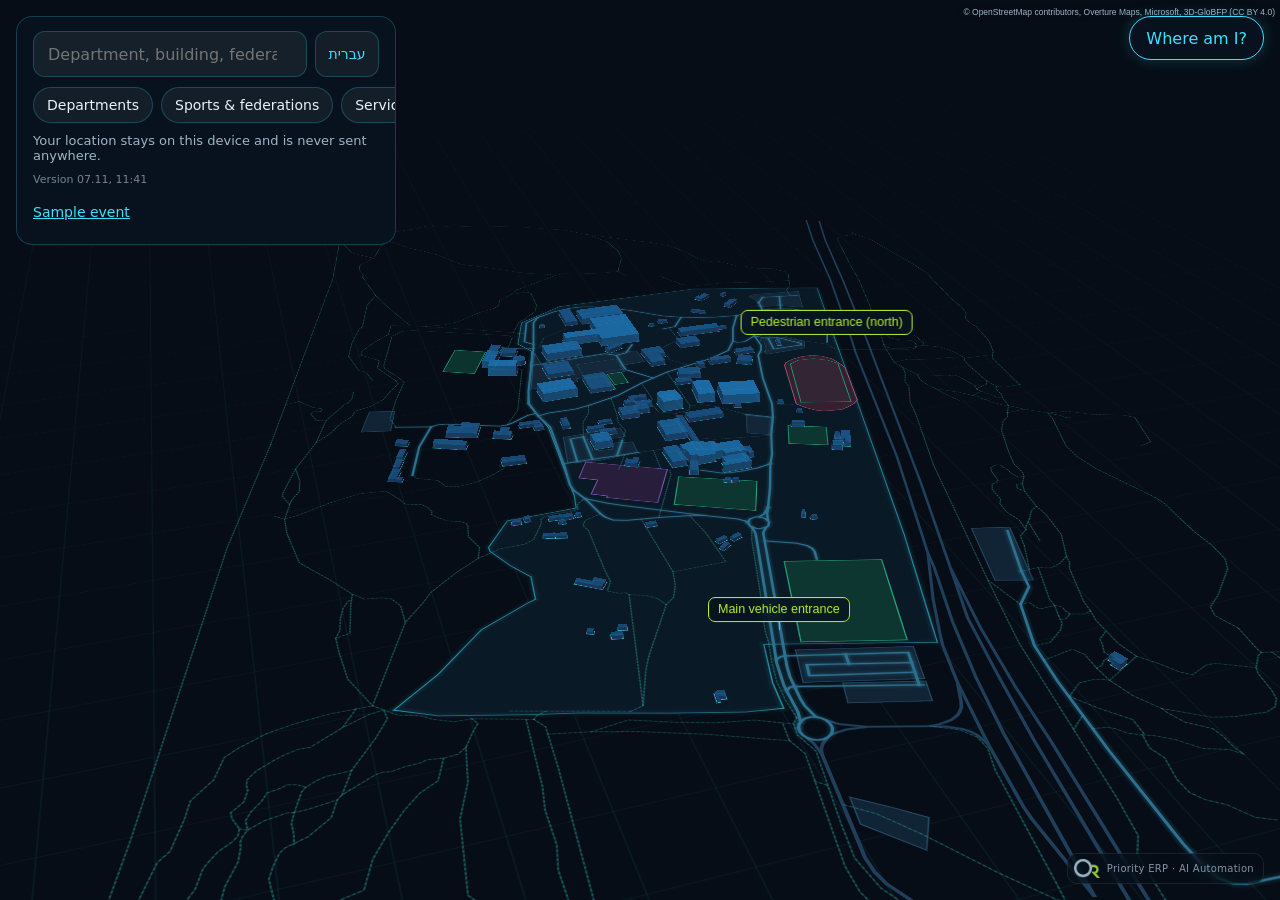
==== commit 8afec2e0: "Update Wingate navigation app" ====
--- a/wingate-nav/index.html
+++ b/wingate-nav/index.html
@@ -10,8 +10,8 @@
     <link rel="manifest" href="./manifest.webmanifest" />
     <link rel="apple-touch-icon" href="./icons/icon-192.png" />
     <title>ניווט וינגייט</title>
-    <script type="module" crossorigin src="/wingate-nav/assets/index-CECBJyVf.js"></script>
-    <link rel="stylesheet" crossorigin href="/wingate-nav/assets/index-On_A4kk-.css">
+    <script type="module" crossorigin src="/wingate-nav/assets/index-D5i1cN-g.js"></script>
+    <link rel="stylesheet" crossorigin href="/wingate-nav/assets/index-ClNib24f.css">
   </head>
   <body>
     <div id="root"></div>
--- a/wingate-nav/assets/index-ClNib24f.css
+++ b/wingate-nav/assets/index-ClNib24f.css
@@ -0,0 +1 @@
+.maplibregl-map{-webkit-tap-highlight-color:#0000;-webkit-touch-callout:none;font:12px/20px Helvetica Neue,Arial,Helvetica,sans-serif;position:relative;overflow:hidden}.maplibregl-canvas{position:absolute;top:0;left:0}.maplibregl-map:fullscreen{width:100%;height:100%}.maplibregl-ctrl-group button.maplibregl-ctrl-compass{touch-action:none}.maplibregl-canvas-container.maplibregl-interactive,.maplibregl-ctrl-group button.maplibregl-ctrl-compass{cursor:grab;-webkit-user-select:none;user-select:none}.maplibregl-canvas-container.maplibregl-interactive.maplibregl-track-pointer{cursor:pointer}.maplibregl-canvas-container.maplibregl-interactive:active,.maplibregl-ctrl-group button.maplibregl-ctrl-compass:active{cursor:grabbing}.maplibregl-canvas-container.maplibregl-touch-zoom-rotate,.maplibregl-canvas-container.maplibregl-touch-zoom-rotate .maplibregl-canvas{touch-action:pan-x pan-y}.maplibregl-canvas-container.maplibregl-touch-drag-pan,.maplibregl-canvas-container.maplibregl-touch-drag-pan .maplibregl-canvas{touch-action:pinch-zoom}.maplibregl-canvas-container.maplibregl-touch-zoom-rotate.maplibregl-touch-drag-pan,.maplibregl-canvas-container.maplibregl-touch-zoom-rotate.maplibregl-touch-drag-pan .maplibregl-canvas{touch-action:none}.maplibregl-canvas-container.maplibregl-touch-drag-pan.maplibregl-cooperative-gestures,.maplibregl-canvas-container.maplibregl-touch-drag-pan.maplibregl-cooperative-gestures .maplibregl-canvas{touch-action:pan-x pan-y}.maplibregl-ctrl-bottom-left,.maplibregl-ctrl-bottom-right,.maplibregl-ctrl-top-left,.maplibregl-ctrl-top-right{pointer-events:none;z-index:2;position:absolute}.maplibregl-ctrl-top-left{top:0;left:0}.maplibregl-ctrl-top-right{top:0;right:0}.maplibregl-ctrl-bottom-left{bottom:0;left:0}.maplibregl-ctrl-bottom-right{bottom:0;right:0}.maplibregl-ctrl{clear:both;pointer-events:auto;transform:translate(0)}.maplibregl-ctrl-top-left .maplibregl-ctrl{float:left;margin:10px 0 0 10px}.maplibregl-ctrl-top-right .maplibregl-ctrl{float:right;margin:10px 10px 0 0}.maplibregl-ctrl-bottom-left .maplibregl-ctrl{float:left;margin:0 0 10px 10px}.maplibregl-ctrl-bottom-right .maplibregl-ctrl{float:right;margin:0 10px 10px 0}.maplibregl-ctrl-group{background:#fff;border-radius:4px}.maplibregl-ctrl-group:not(:empty){box-shadow:0 0 0 2px #0000001a}.maplibregl-ctrl-group button{box-sizing:border-box;cursor:pointer;background-color:#0000;border:0;outline:none;width:29px;height:29px;padding:0;display:block}.maplibregl-ctrl button{-webkit-user-select:none;user-select:none}.maplibregl-ctrl-group button+button{border-top:1px solid #ddd}.maplibregl-ctrl button .maplibregl-ctrl-icon{background-position:50%;background-repeat:no-repeat;width:100%;height:100%;display:block}@media (forced-colors:active){.maplibregl-ctrl-group:not(:empty){box-shadow:0 0 0 2px buttontext}.maplibregl-ctrl-icon{background-color:#0000}.maplibregl-ctrl-group button+button{border-top:1px solid buttontext}}.maplibregl-ctrl button::-moz-focus-inner{border:0;padding:0}.maplibregl-ctrl-attrib-button:focus,.maplibregl-ctrl-group button:focus{box-shadow:0 0 2px 2px #0096ff}.maplibregl-ctrl button:disabled{cursor:not-allowed}.maplibregl-ctrl button:disabled .maplibregl-ctrl-icon{opacity:.25}@media (hover:hover){.maplibregl-ctrl button:not(:disabled):hover{background-color:#0000000d}}.maplibregl-ctrl button:not(:disabled):active{background-color:#0000000d}.maplibregl-ctrl-group button:focus:focus-visible{box-shadow:0 0 2px 2px #0096ff}.maplibregl-ctrl-group button:focus:not(:focus-visible){box-shadow:none}.maplibregl-ctrl-group button:focus:first-child{border-radius:4px 4px 0 0}.maplibregl-ctrl-group button:focus:last-child{border-radius:0 0 4px 4px}.maplibregl-ctrl-group button:focus:only-child{border-radius:inherit}.maplibregl-ctrl button.maplibregl-ctrl-zoom-out .maplibregl-ctrl-icon{background-image:url("data:image/svg+xml;charset=utf-8,%3Csvg xmlns='http://www.w3.org/2000/svg' width='29' height='29' viewBox='0 0 29 29' fill='%23333'%3E %3Cpath d='M10 13c-.75 0-1.5.75-1.5 1.5S9.25 16 10 16h9c.75 0 1.5-.75 1.5-1.5S19.75 13 19 13z'/%3E %3C/svg%3E")}.maplibregl-ctrl button.maplibregl-ctrl-zoom-in .maplibregl-ctrl-icon{background-image:url("data:image/svg+xml;charset=utf-8,%3Csvg xmlns='http://www.w3.org/2000/svg' width='29' height='29' viewBox='0 0 29 29' fill='%23333'%3E %3Cpath d='M14.5 8.5c-.75 0-1.5.75-1.5 1.5v3h-3c-.75 0-1.5.75-1.5 1.5S9.25 16 10 16h3v3c0 .75.75 1.5 1.5 1.5S16 19.75 16 19v-3h3c.75 0 1.5-.75 1.5-1.5S19.75 13 19 13h-3v-3c0-.75-.75-1.5-1.5-1.5'/%3E %3C/svg%3E")}@media (forced-colors:active){.maplibregl-ctrl button.maplibregl-ctrl-zoom-out .maplibregl-ctrl-icon{background-image:url("data:image/svg+xml;charset=utf-8,%3Csvg xmlns='http://www.w3.org/2000/svg' width='29' height='29' viewBox='0 0 29 29' fill='%23fff'%3E %3Cpath d='M10 13c-.75 0-1.5.75-1.5 1.5S9.25 16 10 16h9c.75 0 1.5-.75 1.5-1.5S19.75 13 19 13z'/%3E %3C/svg%3E")}.maplibregl-ctrl button.maplibregl-ctrl-zoom-in .maplibregl-ctrl-icon{background-image:url("data:image/svg+xml;charset=utf-8,%3Csvg xmlns='http://www.w3.org/2000/svg' width='29' height='29' viewBox='0 0 29 29' fill='%23fff'%3E %3Cpath d='M14.5 8.5c-.75 0-1.5.75-1.5 1.5v3h-3c-.75 0-1.5.75-1.5 1.5S9.25 16 10 16h3v3c0 .75.75 1.5 1.5 1.5S16 19.75 16 19v-3h3c.75 0 1.5-.75 1.5-1.5S19.75 13 19 13h-3v-3c0-.75-.75-1.5-1.5-1.5'/%3E %3C/svg%3E")}}@media (forced-colors:active) and (prefers-color-scheme:light){.maplibregl-ctrl button.maplibregl-ctrl-zoom-out .maplibregl-ctrl-icon{background-image:url("data:image/svg+xml;charset=utf-8,%3Csvg xmlns='http://www.w3.org/2000/svg' width='29' height='29' viewBox='0 0 29 29' fill='%23000'%3E %3Cpath d='M10 13c-.75 0-1.5.75-1.5 1.5S9.25 16 10 16h9c.75 0 1.5-.75 1.5-1.5S19.75 13 19 13z'/%3E %3C/svg%3E")}.maplibregl-ctrl button.maplibregl-ctrl-zoom-in .maplibregl-ctrl-icon{background-image:url("data:image/svg+xml;charset=utf-8,%3Csvg xmlns='http://www.w3.org/2000/svg' width='29' height='29' viewBox='0 0 29 29' fill='%23000'%3E %3Cpath d='M14.5 8.5c-.75 0-1.5.75-1.5 1.5v3h-3c-.75 0-1.5.75-1.5 1.5S9.25 16 10 16h3v3c0 .75.75 1.5 1.5 1.5S16 19.75 16 19v-3h3c.75 0 1.5-.75 1.5-1.5S19.75 13 19 13h-3v-3c0-.75-.75-1.5-1.5-1.5'/%3E %3C/svg%3E")}}.maplibregl-ctrl button.maplibregl-ctrl-fullscreen .maplibregl-ctrl-icon{background-image:url("data:image/svg+xml;charset=utf-8,%3Csvg xmlns='http://www.w3.org/2000/svg' width='29' height='29' viewBox='0 0 29 29' fill='%23333'%3E %3Cpath d='M24 16v5.5c0 1.75-.75 2.5-2.5 2.5H16v-1l3-1.5-4-5.5 1-1 5.5 4 1.5-3zM6 16l1.5 3 5.5-4 1 1-4 5.5 3 1.5v1H7.5C5.75 24 5 23.25 5 21.5V16zm7-11v1l-3 1.5 4 5.5-1 1-5.5-4L6 13H5V7.5C5 5.75 5.75 5 7.5 5zm11 2.5c0-1.75-.75-2.5-2.5-2.5H16v1l3 1.5-4 5.5 1 1 5.5-4 1.5 3h1z'/%3E %3C/svg%3E")}.maplibregl-ctrl button.maplibregl-ctrl-shrink .maplibregl-ctrl-icon{background-image:url("data:image/svg+xml;charset=utf-8,%3Csvg xmlns='http://www.w3.org/2000/svg' width='29' height='29' viewBox='0 0 29 29'%3E %3Cpath d='M18.5 16c-1.75 0-2.5.75-2.5 2.5V24h1l1.5-3 5.5 4 1-1-4-5.5 3-1.5v-1zM13 18.5c0-1.75-.75-2.5-2.5-2.5H5v1l3 1.5L4 24l1 1 5.5-4 1.5 3h1zm3-8c0 1.75.75 2.5 2.5 2.5H24v-1l-3-1.5L25 5l-1-1-5.5 4L17 5h-1zM10.5 13c1.75 0 2.5-.75 2.5-2.5V5h-1l-1.5 3L5 4 4 5l4 5.5L5 12v1z'/%3E %3C/svg%3E")}@media (forced-colors:active){.maplibregl-ctrl button.maplibregl-ctrl-fullscreen .maplibregl-ctrl-icon{background-image:url("data:image/svg+xml;charset=utf-8,%3Csvg xmlns='http://www.w3.org/2000/svg' width='29' height='29' viewBox='0 0 29 29' fill='%23fff'%3E %3Cpath d='M24 16v5.5c0 1.75-.75 2.5-2.5 2.5H16v-1l3-1.5-4-5.5 1-1 5.5 4 1.5-3zM6 16l1.5 3 5.5-4 1 1-4 5.5 3 1.5v1H7.5C5.75 24 5 23.25 5 21.5V16zm7-11v1l-3 1.5 4 5.5-1 1-5.5-4L6 13H5V7.5C5 5.75 5.75 5 7.5 5zm11 2.5c0-1.75-.75-2.5-2.5-2.5H16v1l3 1.5-4 5.5 1 1 5.5-4 1.5 3h1z'/%3E %3C/svg%3E")}.maplibregl-ctrl button.maplibregl-ctrl-shrink .maplibregl-ctrl-icon{background-image:url("data:image/svg+xml;charset=utf-8,%3Csvg xmlns='http://www.w3.org/2000/svg' width='29' height='29' viewBox='0 0 29 29' fill='%23fff'%3E %3Cpath d='M18.5 16c-1.75 0-2.5.75-2.5 2.5V24h1l1.5-3 5.5 4 1-1-4-5.5 3-1.5v-1zM13 18.5c0-1.75-.75-2.5-2.5-2.5H5v1l3 1.5L4 24l1 1 5.5-4 1.5 3h1zm3-8c0 1.75.75 2.5 2.5 2.5H24v-1l-3-1.5L25 5l-1-1-5.5 4L17 5h-1zM10.5 13c1.75 0 2.5-.75 2.5-2.5V5h-1l-1.5 3L5 4 4 5l4 5.5L5 12v1z'/%3E %3C/svg%3E")}}@media (forced-colors:active) and (prefers-color-scheme:light){.maplibregl-ctrl button.maplibregl-ctrl-fullscreen .maplibregl-ctrl-icon{background-image:url("data:image/svg+xml;charset=utf-8,%3Csvg xmlns='http://www.w3.org/2000/svg' width='29' height='29' viewBox='0 0 29 29' fill='%23000'%3E %3Cpath d='M24 16v5.5c0 1.75-.75 2.5-2.5 2.5H16v-1l3-1.5-4-5.5 1-1 5.5 4 1.5-3zM6 16l1.5 3 5.5-4 1 1-4 5.5 3 1.5v1H7.5C5.75 24 5 23.25 5 21.5V16zm7-11v1l-3 1.5 4 5.5-1 1-5.5-4L6 13H5V7.5C5 5.75 5.75 5 7.5 5zm11 2.5c0-1.75-.75-2.5-2.5-2.5H16v1l3 1.5-4 5.5 1 1 5.5-4 1.5 3h1z'/%3E %3C/svg%3E")}.maplibregl-ctrl button.maplibregl-ctrl-shrink .maplibregl-ctrl-icon{background-image:url("data:image/svg+xml;charset=utf-8,%3Csvg xmlns='http://www.w3.org/2000/svg' width='29' height='29' viewBox='0 0 29 29' fill='%23000'%3E %3Cpath d='M18.5 16c-1.75 0-2.5.75-2.5 2.5V24h1l1.5-3 5.5 4 1-1-4-5.5 3-1.5v-1zM13 18.5c0-1.75-.75-2.5-2.5-2.5H5v1l3 1.5L4 24l1 1 5.5-4 1.5 3h1zm3-8c0 1.75.75 2.5 2.5 2.5H24v-1l-3-1.5L25 5l-1-1-5.5 4L17 5h-1zM10.5 13c1.75 0 2.5-.75 2.5-2.5V5h-1l-1.5 3L5 4 4 5l4 5.5L5 12v1z'/%3E %3C/svg%3E")}}.maplibregl-ctrl button.maplibregl-ctrl-compass .maplibregl-ctrl-icon{background-image:url("data:image/svg+xml;charset=utf-8,%3Csvg xmlns='http://www.w3.org/2000/svg' width='29' height='29' viewBox='0 0 29 29' fill='%23333'%3E %3Cpath d='m10.5 14 4-8 4 8z'/%3E %3Cpath fill='%23ccc' d='m10.5 16 4 8 4-8z'/%3E %3C/svg%3E")}@media (forced-colors:active){.maplibregl-ctrl button.maplibregl-ctrl-compass .maplibregl-ctrl-icon{background-image:url("data:image/svg+xml;charset=utf-8,%3Csvg xmlns='http://www.w3.org/2000/svg' width='29' height='29' viewBox='0 0 29 29' fill='%23fff'%3E %3Cpath d='m10.5 14 4-8 4 8z'/%3E %3Cpath fill='%23ccc' d='m10.5 16 4 8 4-8z'/%3E %3C/svg%3E")}}@media (forced-colors:active) and (prefers-color-scheme:light){.maplibregl-ctrl button.maplibregl-ctrl-compass .maplibregl-ctrl-icon{background-image:url("data:image/svg+xml;charset=utf-8,%3Csvg xmlns='http://www.w3.org/2000/svg' width='29' height='29' viewBox='0 0 29 29' fill='%23000'%3E %3Cpath d='m10.5 14 4-8 4 8z'/%3E %3Cpath fill='%23ccc' d='m10.5 16 4 8 4-8z'/%3E %3C/svg%3E")}}.maplibregl-ctrl button.maplibregl-ctrl-globe .maplibregl-ctrl-icon{background-image:url("data:image/svg+xml;charset=utf-8,%3Csvg xmlns='http://www.w3.org/2000/svg' width='22' height='22' fill='none' viewBox='0 0 22 22' stroke='%23333'%3E %3Ccircle cx='11' cy='11' r='8.5'/%3E %3Cpath d='M17.5 11c0 4.819-3.02 8.5-6.5 8.5S4.5 15.819 4.5 11 7.52 2.5 11 2.5s6.5 3.681 6.5 8.5Z'/%3E %3Cpath d='M13.5 11c0 2.447-.331 4.64-.853 6.206-.262.785-.562 1.384-.872 1.777-.314.399-.58.517-.775.517-.195 0-.461-.118-.775-.517-.31-.393-.61-.992-.872-1.777C8.831 15.64 8.5 13.446 8.5 11c0-2.447.331-4.64.853-6.206.262-.785.562-1.384.872-1.777.314-.399.58-.517.775-.517.195 0 .461.118.775.517.31.393.61.992.872 1.777.522 1.565.853 3.76.853 6.206Z'/%3E %3Cpath d='M11 7.5c-1.909 0-3.622-.166-4.845-.428-.616-.132-1.08-.283-1.379-.434a1.333 1.333 0 0 1-.224-.138c.047-.038.12-.085.224-.138.299-.151.763-.302 1.379-.434C7.378 5.666 9.091 5.5 11 5.5c1.909 0 3.622.166 4.845.428.616.132 1.08.283 1.379.434.105.053.177.1.224.138-.047.038-.12.085-.224.138-.299.151-.763.302-1.379.434-1.223.262-2.936.428-4.845.428ZM4.486 6.436ZM11 16.5c-1.909 0-3.622-.166-4.845-.428-.616-.132-1.08-.283-1.379-.434a1.33 1.33 0 0 1-.224-.138 1.33 1.33 0 0 1 .224-.138c.299-.151.763-.302 1.379-.434C7.378 14.666 9.091 14.5 11 14.5c1.909 0 3.622.166 4.845.428.616.132 1.08.283 1.379.434.105.053.177.1.224.138a1.33 1.33 0 0 1-.224.138c-.299.151-.763.302-1.379.434-1.223.262-2.936.428-4.845.428Zm-6.514-1.064ZM11 12.5c-2.46 0-4.672-.222-6.255-.574-.796-.177-1.406-.38-1.805-.59a1.465 1.465 0 0 1-.39-.272.293.293 0 0 1-.047-.064.293.293 0 0 1 .048-.064c.066-.073.189-.167.389-.272.399-.21 1.009-.413 1.805-.59C6.328 9.722 8.54 9.5 11 9.5s4.672.222 6.256.574c.795.177 1.405.38 1.804.59.2.105.323.2.39.272a.33.33 0 0 1 .047.064.293.293 0 0 1-.048.064 1.435 1.435 0 0 1-.389.272c-.399.21-1.009.413-1.804.59-1.584.352-3.796.574-6.256.574Zm-8.501-1.51v.002-.002Zm0 .018v.002-.002Zm17.002.002v-.002.002Zm0-.018v-.002.002Z'/%3E %3C/svg%3E")}.maplibregl-ctrl button.maplibregl-ctrl-globe-enabled .maplibregl-ctrl-icon{background-image:url("data:image/svg+xml;charset=utf-8,%3Csvg xmlns='http://www.w3.org/2000/svg' width='22' height='22' fill='none' viewBox='0 0 22 22' stroke='%2333b5e5'%3E %3Ccircle cx='11' cy='11' r='8.5'/%3E %3Cpath d='M17.5 11c0 4.819-3.02 8.5-6.5 8.5S4.5 15.819 4.5 11 7.52 2.5 11 2.5s6.5 3.681 6.5 8.5Z'/%3E %3Cpath d='M13.5 11c0 2.447-.331 4.64-.853 6.206-.262.785-.562 1.384-.872 1.777-.314.399-.58.517-.775.517-.195 0-.461-.118-.775-.517-.31-.393-.61-.992-.872-1.777C8.831 15.64 8.5 13.446 8.5 11c0-2.447.331-4.64.853-6.206.262-.785.562-1.384.872-1.777.314-.399.58-.517.775-.517.195 0 .461.118.775.517.31.393.61.992.872 1.777.522 1.565.853 3.76.853 6.206Z'/%3E %3Cpath d='M11 7.5c-1.909 0-3.622-.166-4.845-.428-.616-.132-1.08-.283-1.379-.434a1.333 1.333 0 0 1-.224-.138c.047-.038.12-.085.224-.138.299-.151.763-.302 1.379-.434C7.378 5.666 9.091 5.5 11 5.5c1.909 0 3.622.166 4.845.428.616.132 1.08.283 1.379.434.105.053.177.1.224.138-.047.038-.12.085-.224.138-.299.151-.763.302-1.379.434-1.223.262-2.936.428-4.845.428ZM4.486 6.436ZM11 16.5c-1.909 0-3.622-.166-4.845-.428-.616-.132-1.08-.283-1.379-.434a1.33 1.33 0 0 1-.224-.138 1.33 1.33 0 0 1 .224-.138c.299-.151.763-.302 1.379-.434C7.378 14.666 9.091 14.5 11 14.5c1.909 0 3.622.166 4.845.428.616.132 1.08.283 1.379.434.105.053.177.1.224.138a1.33 1.33 0 0 1-.224.138c-.299.151-.763.302-1.379.434-1.223.262-2.936.428-4.845.428Zm-6.514-1.064ZM11 12.5c-2.46 0-4.672-.222-6.255-.574-.796-.177-1.406-.38-1.805-.59a1.465 1.465 0 0 1-.39-.272.293.293 0 0 1-.047-.064.293.293 0 0 1 .048-.064c.066-.073.189-.167.389-.272.399-.21 1.009-.413 1.805-.59C6.328 9.722 8.54 9.5 11 9.5s4.672.222 6.256.574c.795.177 1.405.38 1.804.59.2.105.323.2.39.272a.33.33 0 0 1 .047.064.293.293 0 0 1-.048.064 1.435 1.435 0 0 1-.389.272c-.399.21-1.009.413-1.804.59-1.584.352-3.796.574-6.256.574Zm-8.501-1.51v.002-.002Zm0 .018v.002-.002Zm17.002.002v-.002.002Zm0-.018v-.002.002Z'/%3E %3C/svg%3E")}.maplibregl-ctrl button.maplibregl-ctrl-terrain .maplibregl-ctrl-icon{background-image:url("data:image/svg+xml;charset=utf-8,%3Csvg xmlns='http://www.w3.org/2000/svg' width='22' height='22' viewBox='0 0 22 22' fill='%23333'%3E %3Cpath d='m1.754 13.406 4.453-4.851 3.09 3.09 3.281 3.277.969-.969-3.309-3.312 3.844-4.121 6.148 6.886h1.082v-.855l-7.207-8.07-4.84 5.187L6.169 6.57l-5.48 5.965v.871ZM.688 16.844h20.625v1.375H.688Zm0 0'/%3E %3C/svg%3E")}.maplibregl-ctrl button.maplibregl-ctrl-terrain-enabled .maplibregl-ctrl-icon{background-image:url("data:image/svg+xml;charset=utf-8,%3Csvg xmlns='http://www.w3.org/2000/svg' width='22' height='22' viewBox='0 0 22 22' fill='%2333b5e5'%3E %3Cpath d='m1.754 13.406 4.453-4.851 3.09 3.09 3.281 3.277.969-.969-3.309-3.312 3.844-4.121 6.148 6.886h1.082v-.855l-7.207-8.07-4.84 5.187L6.169 6.57l-5.48 5.965v.871ZM.688 16.844h20.625v1.375H.688Zm0 0'/%3E %3C/svg%3E")}.maplibregl-ctrl button.maplibregl-ctrl-geolocate .maplibregl-ctrl-icon{background-image:url("data:image/svg+xml;charset=utf-8,%3Csvg xmlns='http://www.w3.org/2000/svg' width='29' height='29' viewBox='0 0 20 20' fill='%23333'%3E %3Cpath d='M10 4C9 4 9 5 9 5v.1A5 5 0 0 0 5.1 9H5s-1 0-1 1 1 1 1 1h.1A5 5 0 0 0 9 14.9v.1s0 1 1 1 1-1 1-1v-.1a5 5 0 0 0 3.9-3.9h.1s1 0 1-1-1-1-1-1h-.1A5 5 0 0 0 11 5.1V5s0-1-1-1m0 2.5a3.5 3.5 0 1 1 0 7 3.5 3.5 0 1 1 0-7'/%3E %3Ccircle id='dot' cx='10' cy='10' r='2'/%3E %3Cpath id='stroke' d='m14 5 1 1-9 9-1-1z' display='none'/%3E %3C/svg%3E")}.maplibregl-ctrl button.maplibregl-ctrl-geolocate:disabled .maplibregl-ctrl-icon{background-image:url("data:image/svg+xml;charset=utf-8,%3Csvg xmlns='http://www.w3.org/2000/svg' width='29' height='29' viewBox='0 0 20 20' fill='%23aaa'%3E %3Cpath d='M10 4C9 4 9 5 9 5v.1A5 5 0 0 0 5.1 9H5s-1 0-1 1 1 1 1 1h.1A5 5 0 0 0 9 14.9v.1s0 1 1 1 1-1 1-1v-.1a5 5 0 0 0 3.9-3.9h.1s1 0 1-1-1-1-1-1h-.1A5 5 0 0 0 11 5.1V5s0-1-1-1m0 2.5a3.5 3.5 0 1 1 0 7 3.5 3.5 0 1 1 0-7'/%3E %3Ccircle id='dot' cx='10' cy='10' r='2'/%3E %3Cpath id='stroke' d='m14 5 1 1-9 9-1-1z' fill='%23f00'/%3E %3C/svg%3E")}.maplibregl-ctrl button.maplibregl-ctrl-geolocate.maplibregl-ctrl-geolocate-active .maplibregl-ctrl-icon{background-image:url("data:image/svg+xml;charset=utf-8,%3Csvg xmlns='http://www.w3.org/2000/svg' width='29' height='29' viewBox='0 0 20 20' fill='%2333b5e5'%3E %3Cpath d='M10 4C9 4 9 5 9 5v.1A5 5 0 0 0 5.1 9H5s-1 0-1 1 1 1 1 1h.1A5 5 0 0 0 9 14.9v.1s0 1 1 1 1-1 1-1v-.1a5 5 0 0 0 3.9-3.9h.1s1 0 1-1-1-1-1-1h-.1A5 5 0 0 0 11 5.1V5s0-1-1-1m0 2.5a3.5 3.5 0 1 1 0 7 3.5 3.5 0 1 1 0-7'/%3E %3Ccircle id='dot' cx='10' cy='10' r='2'/%3E %3Cpath id='stroke' d='m14 5 1 1-9 9-1-1z' display='none'/%3E %3C/svg%3E")}.maplibregl-ctrl button.maplibregl-ctrl-geolocate.maplibregl-ctrl-geolocate-active-error .maplibregl-ctrl-icon{background-image:url("data:image/svg+xml;charset=utf-8,%3Csvg xmlns='http://www.w3.org/2000/svg' width='29' height='29' viewBox='0 0 20 20' fill='%23e58978'%3E %3Cpath d='M10 4C9 4 9 5 9 5v.1A5 5 0 0 0 5.1 9H5s-1 0-1 1 1 1 1 1h.1A5 5 0 0 0 9 14.9v.1s0 1 1 1 1-1 1-1v-.1a5 5 0 0 0 3.9-3.9h.1s1 0 1-1-1-1-1-1h-.1A5 5 0 0 0 11 5.1V5s0-1-1-1m0 2.5a3.5 3.5 0 1 1 0 7 3.5 3.5 0 1 1 0-7'/%3E %3Ccircle id='dot' cx='10' cy='10' r='2'/%3E %3Cpath id='stroke' d='m14 5 1 1-9 9-1-1z' display='none'/%3E %3C/svg%3E")}.maplibregl-ctrl button.maplibregl-ctrl-geolocate.maplibregl-ctrl-geolocate-background .maplibregl-ctrl-icon{background-image:url("data:image/svg+xml;charset=utf-8,%3Csvg xmlns='http://www.w3.org/2000/svg' width='29' height='29' viewBox='0 0 20 20' fill='%2333b5e5'%3E %3Cpath d='M10 4C9 4 9 5 9 5v.1A5 5 0 0 0 5.1 9H5s-1 0-1 1 1 1 1 1h.1A5 5 0 0 0 9 14.9v.1s0 1 1 1 1-1 1-1v-.1a5 5 0 0 0 3.9-3.9h.1s1 0 1-1-1-1-1-1h-.1A5 5 0 0 0 11 5.1V5s0-1-1-1m0 2.5a3.5 3.5 0 1 1 0 7 3.5 3.5 0 1 1 0-7'/%3E %3Ccircle id='dot' cx='10' cy='10' r='2' display='none'/%3E %3Cpath id='stroke' d='m14 5 1 1-9 9-1-1z' display='none'/%3E %3C/svg%3E")}.maplibregl-ctrl button.maplibregl-ctrl-geolocate.maplibregl-ctrl-geolocate-background-error .maplibregl-ctrl-icon{background-image:url("data:image/svg+xml;charset=utf-8,%3Csvg xmlns='http://www.w3.org/2000/svg' width='29' height='29' viewBox='0 0 20 20' fill='%23e54e33'%3E %3Cpath d='M10 4C9 4 9 5 9 5v.1A5 5 0 0 0 5.1 9H5s-1 0-1 1 1 1 1 1h.1A5 5 0 0 0 9 14.9v.1s0 1 1 1 1-1 1-1v-.1a5 5 0 0 0 3.9-3.9h.1s1 0 1-1-1-1-1-1h-.1A5 5 0 0 0 11 5.1V5s0-1-1-1m0 2.5a3.5 3.5 0 1 1 0 7 3.5 3.5 0 1 1 0-7'/%3E %3Ccircle id='dot' cx='10' cy='10' r='2' display='none'/%3E %3Cpath id='stroke' d='m14 5 1 1-9 9-1-1z' display='none'/%3E %3C/svg%3E")}.maplibregl-ctrl button.maplibregl-ctrl-geolocate.maplibregl-ctrl-geolocate-waiting .maplibregl-ctrl-icon{animation:2s linear infinite maplibregl-spin}@media (forced-colors:active){.maplibregl-ctrl button.maplibregl-ctrl-geolocate .maplibregl-ctrl-icon{background-image:url("data:image/svg+xml;charset=utf-8,%3Csvg xmlns='http://www.w3.org/2000/svg' width='29' height='29' viewBox='0 0 20 20' fill='%23fff'%3E %3Cpath d='M10 4C9 4 9 5 9 5v.1A5 5 0 0 0 5.1 9H5s-1 0-1 1 1 1 1 1h.1A5 5 0 0 0 9 14.9v.1s0 1 1 1 1-1 1-1v-.1a5 5 0 0 0 3.9-3.9h.1s1 0 1-1-1-1-1-1h-.1A5 5 0 0 0 11 5.1V5s0-1-1-1m0 2.5a3.5 3.5 0 1 1 0 7 3.5 3.5 0 1 1 0-7'/%3E %3Ccircle id='dot' cx='10' cy='10' r='2'/%3E %3Cpath id='stroke' d='m14 5 1 1-9 9-1-1z' display='none'/%3E %3C/svg%3E")}.maplibregl-ctrl button.maplibregl-ctrl-geolocate:disabled .maplibregl-ctrl-icon{background-image:url("data:image/svg+xml;charset=utf-8,%3Csvg xmlns='http://www.w3.org/2000/svg' width='29' height='29' viewBox='0 0 20 20' fill='%23999'%3E %3Cpath d='M10 4C9 4 9 5 9 5v.1A5 5 0 0 0 5.1 9H5s-1 0-1 1 1 1 1 1h.1A5 5 0 0 0 9 14.9v.1s0 1 1 1 1-1 1-1v-.1a5 5 0 0 0 3.9-3.9h.1s1 0 1-1-1-1-1-1h-.1A5 5 0 0 0 11 5.1V5s0-1-1-1m0 2.5a3.5 3.5 0 1 1 0 7 3.5 3.5 0 1 1 0-7'/%3E %3Ccircle id='dot' cx='10' cy='10' r='2'/%3E %3Cpath id='stroke' d='m14 5 1 1-9 9-1-1z' fill='%23f00'/%3E %3C/svg%3E")}.maplibregl-ctrl button.maplibregl-ctrl-geolocate.maplibregl-ctrl-geolocate-active .maplibregl-ctrl-icon{background-image:url("data:image/svg+xml;charset=utf-8,%3Csvg xmlns='http://www.w3.org/2000/svg' width='29' height='29' viewBox='0 0 20 20' fill='%2333b5e5'%3E %3Cpath d='M10 4C9 4 9 5 9 5v.1A5 5 0 0 0 5.1 9H5s-1 0-1 1 1 1 1 1h.1A5 5 0 0 0 9 14.9v.1s0 1 1 1 1-1 1-1v-.1a5 5 0 0 0 3.9-3.9h.1s1 0 1-1-1-1-1-1h-.1A5 5 0 0 0 11 5.1V5s0-1-1-1m0 2.5a3.5 3.5 0 1 1 0 7 3.5 3.5 0 1 1 0-7'/%3E %3Ccircle id='dot' cx='10' cy='10' r='2'/%3E %3Cpath id='stroke' d='m14 5 1 1-9 9-1-1z' display='none'/%3E %3C/svg%3E")}.maplibregl-ctrl button.maplibregl-ctrl-geolocate.maplibregl-ctrl-geolocate-active-error .maplibregl-ctrl-icon{background-image:url("data:image/svg+xml;charset=utf-8,%3Csvg xmlns='http://www.w3.org/2000/svg' width='29' height='29' viewBox='0 0 20 20' fill='%23e58978'%3E %3Cpath d='M10 4C9 4 9 5 9 5v.1A5 5 0 0 0 5.1 9H5s-1 0-1 1 1 1 1 1h.1A5 5 0 0 0 9 14.9v.1s0 1 1 1 1-1 1-1v-.1a5 5 0 0 0 3.9-3.9h.1s1 0 1-1-1-1-1-1h-.1A5 5 0 0 0 11 5.1V5s0-1-1-1m0 2.5a3.5 3.5 0 1 1 0 7 3.5 3.5 0 1 1 0-7'/%3E %3Ccircle id='dot' cx='10' cy='10' r='2'/%3E %3Cpath id='stroke' d='m14 5 1 1-9 9-1-1z' display='none'/%3E %3C/svg%3E")}.maplibregl-ctrl button.maplibregl-ctrl-geolocate.maplibregl-ctrl-geolocate-background .maplibregl-ctrl-icon{background-image:url("data:image/svg+xml;charset=utf-8,%3Csvg xmlns='http://www.w3.org/2000/svg' width='29' height='29' viewBox='0 0 20 20' fill='%2333b5e5'%3E %3Cpath d='M10 4C9 4 9 5 9 5v.1A5 5 0 0 0 5.1 9H5s-1 0-1 1 1 1 1 1h.1A5 5 0 0 0 9 14.9v.1s0 1 1 1 1-1 1-1v-.1a5 5 0 0 0 3.9-3.9h.1s1 0 1-1-1-1-1-1h-.1A5 5 0 0 0 11 5.1V5s0-1-1-1m0 2.5a3.5 3.5 0 1 1 0 7 3.5 3.5 0 1 1 0-7'/%3E %3Ccircle id='dot' cx='10' cy='10' r='2' display='none'/%3E %3Cpath id='stroke' d='m14 5 1 1-9 9-1-1z' display='none'/%3E %3C/svg%3E")}.maplibregl-ctrl button.maplibregl-ctrl-geolocate.maplibregl-ctrl-geolocate-background-error .maplibregl-ctrl-icon{background-image:url("data:image/svg+xml;charset=utf-8,%3Csvg xmlns='http://www.w3.org/2000/svg' width='29' height='29' viewBox='0 0 20 20' fill='%23e54e33'%3E %3Cpath d='M10 4C9 4 9 5 9 5v.1A5 5 0 0 0 5.1 9H5s-1 0-1 1 1 1 1 1h.1A5 5 0 0 0 9 14.9v.1s0 1 1 1 1-1 1-1v-.1a5 5 0 0 0 3.9-3.9h.1s1 0 1-1-1-1-1-1h-.1A5 5 0 0 0 11 5.1V5s0-1-1-1m0 2.5a3.5 3.5 0 1 1 0 7 3.5 3.5 0 1 1 0-7'/%3E %3Ccircle id='dot' cx='10' cy='10' r='2' display='none'/%3E %3Cpath id='stroke' d='m14 5 1 1-9 9-1-1z' display='none'/%3E %3C/svg%3E")}}@media (forced-colors:active) and (prefers-color-scheme:light){.maplibregl-ctrl button.maplibregl-ctrl-geolocate .maplibregl-ctrl-icon{background-image:url("data:image/svg+xml;charset=utf-8,%3Csvg xmlns='http://www.w3.org/2000/svg' width='29' height='29' viewBox='0 0 20 20' fill='%23000'%3E %3Cpath d='M10 4C9 4 9 5 9 5v.1A5 5 0 0 0 5.1 9H5s-1 0-1 1 1 1 1 1h.1A5 5 0 0 0 9 14.9v.1s0 1 1 1 1-1 1-1v-.1a5 5 0 0 0 3.9-3.9h.1s1 0 1-1-1-1-1-1h-.1A5 5 0 0 0 11 5.1V5s0-1-1-1m0 2.5a3.5 3.5 0 1 1 0 7 3.5 3.5 0 1 1 0-7'/%3E %3Ccircle id='dot' cx='10' cy='10' r='2'/%3E %3Cpath id='stroke' d='m14 5 1 1-9 9-1-1z' display='none'/%3E %3C/svg%3E")}.maplibregl-ctrl button.maplibregl-ctrl-geolocate:disabled .maplibregl-ctrl-icon{background-image:url("data:image/svg+xml;charset=utf-8,%3Csvg xmlns='http://www.w3.org/2000/svg' width='29' height='29' viewBox='0 0 20 20' fill='%23666'%3E %3Cpath d='M10 4C9 4 9 5 9 5v.1A5 5 0 0 0 5.1 9H5s-1 0-1 1 1 1 1 1h.1A5 5 0 0 0 9 14.9v.1s0 1 1 1 1-1 1-1v-.1a5 5 0 0 0 3.9-3.9h.1s1 0 1-1-1-1-1-1h-.1A5 5 0 0 0 11 5.1V5s0-1-1-1m0 2.5a3.5 3.5 0 1 1 0 7 3.5 3.5 0 1 1 0-7'/%3E %3Ccircle id='dot' cx='10' cy='10' r='2'/%3E %3Cpath id='stroke' d='m14 5 1 1-9 9-1-1z' fill='%23f00'/%3E %3C/svg%3E")}}@keyframes maplibregl-spin{0%{transform:rotate(0)}to{transform:rotate(1turn)}}a.maplibregl-ctrl-logo{cursor:pointer;background-image:url("data:image/svg+xml;charset=utf-8,%3Csvg xmlns='http://www.w3.org/2000/svg' width='88' height='23' fill='none'%3E %3Cpath fill='%23000' fill-opacity='.4' fill-rule='evenodd' d='M17.408 16.796h-1.827l2.501-12.095h.198l3.324 6.533.988 2.19.988-2.19 3.258-6.533h.181l2.6 12.095h-1.81l-1.218-5.644-.362-1.71-.658 1.71-2.929 5.644h-.098l-2.914-5.644-.757-1.71-.345 1.71zm1.958-3.42-.726 3.663a1.255 1.255 0 0 1-1.232 1.011h-1.827a1.255 1.255 0 0 1-1.229-1.509l2.501-12.095a1.255 1.255 0 0 1 1.23-1.001h.197a1.25 1.25 0 0 1 1.12.685l3.19 6.273 3.125-6.263a1.25 1.25 0 0 1 1.123-.695h.181a1.255 1.255 0 0 1 1.227.991l1.443 6.71a5 5 0 0 1 .314-.787l.009-.016a4.6 4.6 0 0 1 1.777-1.887c.782-.46 1.668-.667 2.611-.667a4.6 4.6 0 0 1 1.7.32l.306.134c.21-.16.474-.256.759-.256h1.694a1.255 1.255 0 0 1 1.212.925 1.255 1.255 0 0 1 1.212-.925h1.711c.284 0 .545.094.755.252.613-.3 1.312-.45 2.075-.45 1.356 0 2.557.445 3.482 1.4q.47.48.763 1.064V4.701a1.255 1.255 0 0 1 1.255-1.255h1.86A1.255 1.255 0 0 1 54.44 4.7v9.194h2.217c.19 0 .37.043.532.118v-4.77c0-.356.147-.678.385-.906a2.42 2.42 0 0 1-.682-1.71c0-.665.267-1.253.735-1.7a2.45 2.45 0 0 1 1.722-.674 2.43 2.43 0 0 1 1.705.675q.318.302.504.683V4.7a1.255 1.255 0 0 1 1.255-1.255h1.744A1.255 1.255 0 0 1 65.812 4.7v3.335a4.8 4.8 0 0 1 1.526-.246c.938 0 1.817.214 2.59.69a4.47 4.47 0 0 1 1.67 1.743v-.98a1.255 1.255 0 0 1 1.256-1.256h1.777c.233 0 .451.064.639.174a3.4 3.4 0 0 1 1.567-.372c.346 0 .861.02 1.285.232a1.25 1.25 0 0 1 .689 1.004 4.7 4.7 0 0 1 .853-.588c.795-.44 1.675-.647 2.61-.647 1.385 0 2.65.39 3.525 1.396.836.938 1.168 2.173 1.168 3.528q-.001.515-.056 1.051a1.255 1.255 0 0 1-.947 1.09l.408.952a1.255 1.255 0 0 1-.477 1.552c-.418.268-.92.463-1.458.612-.613.171-1.304.244-2.049.244-1.06 0-2.043-.207-2.886-.698l-.015-.008c-.798-.48-1.419-1.135-1.818-1.963l-.004-.008a5.8 5.8 0 0 1-.548-2.512q0-.429.053-.843a1.3 1.3 0 0 1-.333-.086l-.166-.004c-.223 0-.426.062-.643.228-.03.024-.142.139-.142.59v3.883a1.255 1.255 0 0 1-1.256 1.256h-1.777a1.255 1.255 0 0 1-1.256-1.256V15.69l-.032.057a4.8 4.8 0 0 1-1.86 1.833 5.04 5.04 0 0 1-2.484.634 4.5 4.5 0 0 1-1.935-.424 1.25 1.25 0 0 1-.764.258h-1.71a1.255 1.255 0 0 1-1.256-1.255V7.687a2.4 2.4 0 0 1-.428.625c.253.23.412.561.412.93v7.553a1.255 1.255 0 0 1-1.256 1.255h-1.843a1.25 1.25 0 0 1-.894-.373c-.228.23-.544.373-.894.373H51.32a1.255 1.255 0 0 1-1.256-1.255v-1.251l-.061.117a4.7 4.7 0 0 1-1.782 1.884 4.77 4.77 0 0 1-2.485.67 5.6 5.6 0 0 1-1.485-.188l.009 2.764a1.255 1.255 0 0 1-1.255 1.259h-1.729a1.255 1.255 0 0 1-1.255-1.255v-3.537a1.255 1.255 0 0 1-1.167.793h-1.679a1.25 1.25 0 0 1-.77-.263 4.5 4.5 0 0 1-1.945.429c-.885 0-1.724-.21-2.495-.632l-.017-.01a5 5 0 0 1-1.081-.836 1.255 1.255 0 0 1-1.254 1.312h-1.81a1.255 1.255 0 0 1-1.228-.99l-.782-3.625-2.044 3.939a1.25 1.25 0 0 1-1.115.676h-.098a1.25 1.25 0 0 1-1.116-.68l-2.061-3.994zM35.92 16.63l.207-.114.223-.15q.493-.356.735-.785l.061-.118.033 1.332h1.678V9.242h-1.694l-.033 1.267q-.133-.329-.526-.658l-.032-.028a3.2 3.2 0 0 0-.668-.428l-.27-.12a3.3 3.3 0 0 0-1.235-.23q-1.136-.001-1.974.493a3.36 3.36 0 0 0-1.3 1.382q-.445.89-.444 2.074 0 1.2.51 2.107a3.8 3.8 0 0 0 1.382 1.381 3.9 3.9 0 0 0 1.893.477q.795 0 1.455-.33zm-2.789-5.38q-.576.675-.575 1.762 0 1.102.559 1.794.576.675 1.645.675a2.25 2.25 0 0 0 .934-.19 2.2 2.2 0 0 0 .468-.29l.178-.161a2.2 2.2 0 0 0 .397-.561q.244-.5.244-1.15v-.115q0-.708-.296-1.267l-.043-.077a2.2 2.2 0 0 0-.633-.709l-.13-.086-.047-.028a2.1 2.1 0 0 0-1.073-.285q-1.052 0-1.629.692zm2.316 2.706c.163-.17.28-.407.28-.83v-.114c0-.292-.06-.508-.15-.68a.96.96 0 0 0-.353-.389.85.85 0 0 0-.464-.127c-.4 0-.56.114-.664.239l-.01.012c-.148.174-.275.45-.275.945 0 .506.122.801.27.99.097.11.266.224.68.224.303 0 .504-.09.687-.269zm7.545 1.705a2.6 2.6 0 0 0 .331.423q.319.33.755.548l.173.074q.65.255 1.49.255 1.02 0 1.844-.493a3.45 3.45 0 0 0 1.316-1.4q.493-.904.493-2.089 0-1.909-.988-2.913-.988-1.02-2.584-1.02-.898 0-1.575.347a3 3 0 0 0-.415.262l-.199.166a3.4 3.4 0 0 0-.64.82V9.242h-1.712v11.553h1.729l-.017-5.134zm.53-1.138q.206.29.48.5l.155.11.053.034q.51.296 1.119.297 1.07 0 1.645-.675.577-.69.576-1.762 0-1.119-.576-1.777-.558-.675-1.645-.675-.435 0-.835.16a2 2 0 0 0-.284.136 2 2 0 0 0-.363.254 2.2 2.2 0 0 0-.46.569l-.082.162a2.6 2.6 0 0 0-.213 1.072v.115q0 .707.296 1.267l.135.211zm.964-.818a1.1 1.1 0 0 0 .367.385.94.94 0 0 0 .476.118c.423 0 .59-.117.687-.23.159-.194.28-.478.28-.95 0-.53-.133-.8-.266-.952l-.021-.025c-.078-.094-.231-.221-.68-.221a1 1 0 0 0-.503.135l-.012.007a.86.86 0 0 0-.335.343c-.073.133-.132.324-.132.614v.115a1.4 1.4 0 0 0 .14.66zm15.7-6.222q.347-.346.346-.856a1.05 1.05 0 0 0-.345-.79 1.18 1.18 0 0 0-.84-.329q-.51 0-.855.33a1.05 1.05 0 0 0-.346.79q0 .51.346.855.345.346.856.346.51 0 .839-.346zm4.337 9.314.033-1.332q.191.403.59.747l.098.081a4 4 0 0 0 .316.224l.223.122a3.2 3.2 0 0 0 1.44.322 3.8 3.8 0 0 0 1.875-.477 3.5 3.5 0 0 0 1.382-1.366q.527-.89.526-2.09 0-1.184-.444-2.073a3.24 3.24 0 0 0-1.283-1.399q-.823-.51-1.942-.51a3.5 3.5 0 0 0-1.527.344l-.086.043-.165.09a3 3 0 0 0-.33.214q-.432.315-.656.707a2 2 0 0 0-.099.198l.082-1.283V4.701h-1.744v12.095zm.473-2.509a2.5 2.5 0 0 0 .566.7q.117.098.245.18l.144.08a2.1 2.1 0 0 0 .975.232q1.07 0 1.645-.675.576-.69.576-1.778 0-1.102-.576-1.777-.56-.691-1.645-.692a2.2 2.2 0 0 0-1.015.235q-.22.113-.415.282l-.15.142a2.1 2.1 0 0 0-.42.594q-.223.479-.223 1.1v.115q0 .705.293 1.26zm2.616-.293c.157-.191.28-.479.28-.967 0-.51-.13-.79-.276-.961l-.021-.026c-.082-.1-.232-.225-.67-.225a.87.87 0 0 0-.681.279l-.012.011c-.154.155-.274.38-.274.807v.115c0 .285.057.499.144.669a1.1 1.1 0 0 0 .367.405c.137.082.28.123.455.123.423 0 .59-.118.686-.23zm8.266-3.013q.345-.13.724-.14l.069-.002q.493 0 .642.099l.247-1.794q-.196-.099-.717-.099a2.3 2.3 0 0 0-.545.063 2 2 0 0 0-.411.148 2.2 2.2 0 0 0-.4.249 2.5 2.5 0 0 0-.485.499 2.7 2.7 0 0 0-.32.581l-.05.137v-1.48h-1.778v7.553h1.777v-3.884q0-.546.159-.943a1.5 1.5 0 0 1 .466-.636 2.5 2.5 0 0 1 .399-.253 2 2 0 0 1 .224-.099zm9.784 2.656.05-.922q0-1.743-.856-2.698-.838-.97-2.584-.97-1.119-.001-2.007.493a3.46 3.46 0 0 0-1.4 1.382q-.493.906-.493 2.106 0 1.07.428 1.975.428.89 1.332 1.432.906.526 2.255.526.973 0 1.668-.185l.044-.012.135-.04q.613-.184.984-.421l-.542-1.267q-.3.162-.642.274l-.297.087q-.51.131-1.3.131-.954 0-1.497-.444a1.6 1.6 0 0 1-.192-.193q-.366-.44-.512-1.234l-.004-.021zm-5.427-1.256-.003.022h3.752v-.138q-.011-.727-.288-1.118a1 1 0 0 0-.156-.176q-.46-.428-1.316-.428-.986 0-1.494.604-.379.45-.494 1.234zm-27.053 2.77V4.7h-1.86v12.095h5.333V15.15zm7.103-5.908v7.553h-1.843V9.242h1.843z'/%3E %3Cpath fill='%23fff' d='m19.63 11.151-.757-1.71-.345 1.71-1.12 5.644h-1.827L18.083 4.7h.197l3.325 6.533.988 2.19.988-2.19L26.839 4.7h.181l2.6 12.095h-1.81l-1.218-5.644-.362-1.71-.658 1.71-2.93 5.644h-.098l-2.913-5.644zm14.836 5.81q-1.02 0-1.893-.478a3.8 3.8 0 0 1-1.381-1.382q-.51-.906-.51-2.106 0-1.185.444-2.074a3.36 3.36 0 0 1 1.3-1.382q.839-.494 1.974-.494a3.3 3.3 0 0 1 1.234.231 3.3 3.3 0 0 1 .97.575q.396.33.527.659l.033-1.267h1.694v7.553H37.18l-.033-1.332q-.279.593-1.02 1.053a3.17 3.17 0 0 1-1.662.444zm.296-1.482q.938 0 1.58-.642.642-.66.642-1.711v-.115q0-.708-.296-1.267a2.2 2.2 0 0 0-.807-.872 2.1 2.1 0 0 0-1.119-.313q-1.053 0-1.629.692-.575.675-.575 1.76 0 1.103.559 1.795.577.675 1.645.675zm6.521-6.237h1.711v1.4q.906-1.597 2.83-1.597 1.596 0 2.584 1.02.988 1.005.988 2.914 0 1.185-.493 2.09a3.46 3.46 0 0 1-1.316 1.399 3.5 3.5 0 0 1-1.844.493q-.954 0-1.662-.329a2.67 2.67 0 0 1-1.086-.97l.017 5.134h-1.728zm4.048 6.22q1.07 0 1.645-.674.577-.69.576-1.762 0-1.119-.576-1.777-.558-.675-1.645-.675-.592 0-1.12.296-.51.28-.822.823-.296.527-.296 1.234v.115q0 .708.296 1.267.313.543.823.855.51.296 1.119.297z'/%3E %3Cpath fill='%23e1e3e9' d='M51.325 4.7h1.86v10.45h3.473v1.646h-5.333zm7.12 4.542h1.843v7.553h-1.843zm.905-1.415a1.16 1.16 0 0 1-.856-.346 1.17 1.17 0 0 1-.346-.856 1.05 1.05 0 0 1 .346-.79q.346-.329.856-.329.494 0 .839.33a1.05 1.05 0 0 1 .345.79 1.16 1.16 0 0 1-.345.855q-.33.346-.84.346zm7.875 9.133a3.17 3.17 0 0 1-1.662-.444q-.723-.46-1.004-1.053l-.033 1.332h-1.71V4.701h1.743v4.657l-.082 1.283q.279-.658 1.086-1.119a3.5 3.5 0 0 1 1.778-.477q1.119 0 1.942.51a3.24 3.24 0 0 1 1.283 1.4q.445.888.444 2.072 0 1.201-.526 2.09a3.5 3.5 0 0 1-1.382 1.366 3.8 3.8 0 0 1-1.876.477zm-.296-1.481q1.069 0 1.645-.675.577-.69.577-1.778 0-1.102-.577-1.776-.56-.691-1.645-.692a2.12 2.12 0 0 0-1.58.659q-.642.641-.642 1.694v.115q0 .71.296 1.267a2.4 2.4 0 0 0 .807.872 2.1 2.1 0 0 0 1.119.313zm5.927-6.237h1.777v1.481q.263-.757.856-1.217a2.14 2.14 0 0 1 1.349-.46q.527 0 .724.098l-.247 1.794q-.149-.099-.642-.099-.774 0-1.416.494-.626.493-.626 1.58v3.883h-1.777V9.242zm9.534 7.718q-1.35 0-2.255-.526-.904-.543-1.332-1.432a4.6 4.6 0 0 1-.428-1.975q0-1.2.493-2.106a3.46 3.46 0 0 1 1.4-1.382q.889-.495 2.007-.494 1.744 0 2.584.97.855.956.856 2.7 0 .444-.05.92h-5.43q.18 1.005.708 1.45.542.443 1.497.443.79 0 1.3-.131a4 4 0 0 0 .938-.362l.542 1.267q-.411.263-1.119.46-.708.198-1.711.197zm1.596-4.558q.016-1.02-.444-1.432-.46-.428-1.316-.428-1.728 0-1.991 1.86z'/%3E %3Cpath d='M5.074 15.948a.484.657 0 0 0-.486.659v1.84a.484.657 0 0 0 .486.659h4.101a.484.657 0 0 0 .486-.659v-1.84a.484.657 0 0 0-.486-.659zm3.56 1.16H5.617v.838h3.017z' style='fill:%23fff;fill-rule:evenodd;stroke-width:1.03600001'/%3E %3Cg style='stroke-width:1.12603545'%3E %3Cpath d='M-9.408-1.416c-3.833-.025-7.056 2.912-7.08 6.615-.02 3.08 1.653 4.832 3.107 6.268.903.892 1.721 1.74 2.32 2.902l-.525-.004c-.543-.003-.992.304-1.24.639a1.87 1.87 0 0 0-.362 1.121l-.011 1.877c-.003.402.104.787.347 1.125.244.338.688.653 1.23.656l4.142.028c.542.003.99-.306 1.238-.641a1.87 1.87 0 0 0 .363-1.121l.012-1.875a1.87 1.87 0 0 0-.348-1.127c-.243-.338-.688-.653-1.23-.656l-.518-.004c.597-1.145 1.425-1.983 2.348-2.87 1.473-1.414 3.18-3.149 3.2-6.226-.016-3.59-2.923-6.684-6.993-6.707m-.006 1.1v.002c3.274.02 5.92 2.532 5.9 5.6-.017 2.706-1.39 4.026-2.863 5.44-1.034.994-2.118 2.033-2.814 3.633-.018.041-.052.055-.075.065q-.013.004-.02.01a.34.34 0 0 1-.226.084.34.34 0 0 1-.224-.086l-.092-.077c-.699-1.615-1.768-2.669-2.781-3.67-1.454-1.435-2.797-2.762-2.78-5.478.02-3.067 2.7-5.545 5.975-5.523m-.02 2.826c-1.62-.01-2.944 1.315-2.955 2.96-.01 1.646 1.295 2.988 2.916 2.999h.002c1.621.01 2.943-1.316 2.953-2.961.011-1.646-1.294-2.988-2.916-2.998m-.005 1.1c1.017.006 1.829.83 1.822 1.89s-.83 1.874-1.848 1.867c-1.018-.006-1.829-.83-1.822-1.89s.83-1.874 1.848-1.868m-2.155 11.857 4.14.025c.271.002.49.305.487.676l-.013 1.875c-.003.37-.224.67-.495.668l-4.14-.025c-.27-.002-.487-.306-.485-.676l.012-1.875c.003-.37.224-.67.494-.668' style='color:%23000;font-style:normal;font-variant:normal;font-weight:400;font-stretch:normal;font-size:medium;line-height:normal;font-family:sans-serif;font-variant-ligatures:normal;font-variant-position:normal;font-variant-caps:normal;font-variant-numeric:normal;font-variant-alternates:normal;font-feature-settings:normal;text-indent:0;text-align:start;text-decoration:none;text-decoration-line:none;text-decoration-style:solid;text-decoration-color:%23000;letter-spacing:normal;word-spacing:normal;text-transform:none;writing-mode:lr-tb;direction:ltr;text-orientation:mixed;dominant-baseline:auto;baseline-shift:baseline;text-anchor:start;white-space:normal;shape-padding:0;clip-rule:evenodd;display:inline;overflow:visible;visibility:visible;opacity:1;isolation:auto;mix-blend-mode:normal;color-interpolation:sRGB;color-interpolation-filters:linearRGB;solid-color:%23000;solid-opacity:1;vector-effect:none;fill:%23000;fill-opacity:.4;fill-rule:evenodd;stroke:none;stroke-width:2.47727823;stroke-linecap:butt;stroke-linejoin:miter;stroke-miterlimit:4;stroke-dasharray:none;stroke-dashoffset:0;stroke-opacity:1;color-rendering:auto;image-rendering:auto;shape-rendering:auto;text-rendering:auto' transform='translate(15.553 2.85)scale(.88807)'/%3E %3Cpath d='M-9.415-.316C-12.69-.338-15.37 2.14-15.39 5.207c-.017 2.716 1.326 4.041 2.78 5.477 1.013 1 2.081 2.055 2.78 3.67l.092.076a.34.34 0 0 0 .225.086.34.34 0 0 0 .227-.083l.019-.01c.022-.009.057-.024.074-.064.697-1.6 1.78-2.64 2.814-3.634 1.473-1.414 2.847-2.733 2.864-5.44.02-3.067-2.627-5.58-5.901-5.601m-.057 8.784c1.621.011 2.944-1.315 2.955-2.96.01-1.646-1.295-2.988-2.916-2.999-1.622-.01-2.945 1.315-2.955 2.96s1.295 2.989 2.916 3' style='clip-rule:evenodd;fill:%23e1e3e9;fill-opacity:1;fill-rule:evenodd;stroke:none;stroke-width:2.47727823;stroke-miterlimit:4;stroke-dasharray:none;stroke-opacity:.4' transform='translate(15.553 2.85)scale(.88807)'/%3E %3Cpath d='M-11.594 15.465c-.27-.002-.492.297-.494.668l-.012 1.876c-.003.371.214.673.485.675l4.14.027c.271.002.492-.298.495-.668l.012-1.877c.003-.37-.215-.672-.485-.674z' style='clip-rule:evenodd;fill:%23fff;fill-opacity:1;fill-rule:evenodd;stroke:none;stroke-width:2.47727823;stroke-miterlimit:4;stroke-dasharray:none;stroke-opacity:.4' transform='translate(15.553 2.85)scale(.88807)'/%3E %3C/g%3E %3C/svg%3E");background-repeat:no-repeat;width:88px;height:23px;margin:0 0 -4px -4px;display:block;overflow:hidden}a.maplibregl-ctrl-logo.maplibregl-compact{width:14px}@media (forced-colors:active){a.maplibregl-ctrl-logo{background-color:#0000;background-image:url("data:image/svg+xml;charset=utf-8,%3Csvg xmlns='http://www.w3.org/2000/svg' width='88' height='23' fill='none'%3E %3Cpath fill='%23000' fill-opacity='.4' fill-rule='evenodd' d='M17.408 16.796h-1.827l2.501-12.095h.198l3.324 6.533.988 2.19.988-2.19 3.258-6.533h.181l2.6 12.095h-1.81l-1.218-5.644-.362-1.71-.658 1.71-2.929 5.644h-.098l-2.914-5.644-.757-1.71-.345 1.71zm1.958-3.42-.726 3.663a1.255 1.255 0 0 1-1.232 1.011h-1.827a1.255 1.255 0 0 1-1.229-1.509l2.501-12.095a1.255 1.255 0 0 1 1.23-1.001h.197a1.25 1.25 0 0 1 1.12.685l3.19 6.273 3.125-6.263a1.25 1.25 0 0 1 1.123-.695h.181a1.255 1.255 0 0 1 1.227.991l1.443 6.71a5 5 0 0 1 .314-.787l.009-.016a4.6 4.6 0 0 1 1.777-1.887c.782-.46 1.668-.667 2.611-.667a4.6 4.6 0 0 1 1.7.32l.306.134c.21-.16.474-.256.759-.256h1.694a1.255 1.255 0 0 1 1.212.925 1.255 1.255 0 0 1 1.212-.925h1.711c.284 0 .545.094.755.252.613-.3 1.312-.45 2.075-.45 1.356 0 2.557.445 3.482 1.4q.47.48.763 1.064V4.701a1.255 1.255 0 0 1 1.255-1.255h1.86A1.255 1.255 0 0 1 54.44 4.7v9.194h2.217c.19 0 .37.043.532.118v-4.77c0-.356.147-.678.385-.906a2.42 2.42 0 0 1-.682-1.71c0-.665.267-1.253.735-1.7a2.45 2.45 0 0 1 1.722-.674 2.43 2.43 0 0 1 1.705.675q.318.302.504.683V4.7a1.255 1.255 0 0 1 1.255-1.255h1.744A1.255 1.255 0 0 1 65.812 4.7v3.335a4.8 4.8 0 0 1 1.526-.246c.938 0 1.817.214 2.59.69a4.47 4.47 0 0 1 1.67 1.743v-.98a1.255 1.255 0 0 1 1.256-1.256h1.777c.233 0 .451.064.639.174a3.4 3.4 0 0 1 1.567-.372c.346 0 .861.02 1.285.232a1.25 1.25 0 0 1 .689 1.004 4.7 4.7 0 0 1 .853-.588c.795-.44 1.675-.647 2.61-.647 1.385 0 2.65.39 3.525 1.396.836.938 1.168 2.173 1.168 3.528q-.001.515-.056 1.051a1.255 1.255 0 0 1-.947 1.09l.408.952a1.255 1.255 0 0 1-.477 1.552c-.418.268-.92.463-1.458.612-.613.171-1.304.244-2.049.244-1.06 0-2.043-.207-2.886-.698l-.015-.008c-.798-.48-1.419-1.135-1.818-1.963l-.004-.008a5.8 5.8 0 0 1-.548-2.512q0-.429.053-.843a1.3 1.3 0 0 1-.333-.086l-.166-.004c-.223 0-.426.062-.643.228-.03.024-.142.139-.142.59v3.883a1.255 1.255 0 0 1-1.256 1.256h-1.777a1.255 1.255 0 0 1-1.256-1.256V15.69l-.032.057a4.8 4.8 0 0 1-1.86 1.833 5.04 5.04 0 0 1-2.484.634 4.5 4.5 0 0 1-1.935-.424 1.25 1.25 0 0 1-.764.258h-1.71a1.255 1.255 0 0 1-1.256-1.255V7.687a2.4 2.4 0 0 1-.428.625c.253.23.412.561.412.93v7.553a1.255 1.255 0 0 1-1.256 1.255h-1.843a1.25 1.25 0 0 1-.894-.373c-.228.23-.544.373-.894.373H51.32a1.255 1.255 0 0 1-1.256-1.255v-1.251l-.061.117a4.7 4.7 0 0 1-1.782 1.884 4.77 4.77 0 0 1-2.485.67 5.6 5.6 0 0 1-1.485-.188l.009 2.764a1.255 1.255 0 0 1-1.255 1.259h-1.729a1.255 1.255 0 0 1-1.255-1.255v-3.537a1.255 1.255 0 0 1-1.167.793h-1.679a1.25 1.25 0 0 1-.77-.263 4.5 4.5 0 0 1-1.945.429c-.885 0-1.724-.21-2.495-.632l-.017-.01a5 5 0 0 1-1.081-.836 1.255 1.255 0 0 1-1.254 1.312h-1.81a1.255 1.255 0 0 1-1.228-.99l-.782-3.625-2.044 3.939a1.25 1.25 0 0 1-1.115.676h-.098a1.25 1.25 0 0 1-1.116-.68l-2.061-3.994zM35.92 16.63l.207-.114.223-.15q.493-.356.735-.785l.061-.118.033 1.332h1.678V9.242h-1.694l-.033 1.267q-.133-.329-.526-.658l-.032-.028a3.2 3.2 0 0 0-.668-.428l-.27-.12a3.3 3.3 0 0 0-1.235-.23q-1.136-.001-1.974.493a3.36 3.36 0 0 0-1.3 1.382q-.445.89-.444 2.074 0 1.2.51 2.107a3.8 3.8 0 0 0 1.382 1.381 3.9 3.9 0 0 0 1.893.477q.795 0 1.455-.33zm-2.789-5.38q-.576.675-.575 1.762 0 1.102.559 1.794.576.675 1.645.675a2.25 2.25 0 0 0 .934-.19 2.2 2.2 0 0 0 .468-.29l.178-.161a2.2 2.2 0 0 0 .397-.561q.244-.5.244-1.15v-.115q0-.708-.296-1.267l-.043-.077a2.2 2.2 0 0 0-.633-.709l-.13-.086-.047-.028a2.1 2.1 0 0 0-1.073-.285q-1.052 0-1.629.692zm2.316 2.706c.163-.17.28-.407.28-.83v-.114c0-.292-.06-.508-.15-.68a.96.96 0 0 0-.353-.389.85.85 0 0 0-.464-.127c-.4 0-.56.114-.664.239l-.01.012c-.148.174-.275.45-.275.945 0 .506.122.801.27.99.097.11.266.224.68.224.303 0 .504-.09.687-.269zm7.545 1.705a2.6 2.6 0 0 0 .331.423q.319.33.755.548l.173.074q.65.255 1.49.255 1.02 0 1.844-.493a3.45 3.45 0 0 0 1.316-1.4q.493-.904.493-2.089 0-1.909-.988-2.913-.988-1.02-2.584-1.02-.898 0-1.575.347a3 3 0 0 0-.415.262l-.199.166a3.4 3.4 0 0 0-.64.82V9.242h-1.712v11.553h1.729l-.017-5.134zm.53-1.138q.206.29.48.5l.155.11.053.034q.51.296 1.119.297 1.07 0 1.645-.675.577-.69.576-1.762 0-1.119-.576-1.777-.558-.675-1.645-.675-.435 0-.835.16a2 2 0 0 0-.284.136 2 2 0 0 0-.363.254 2.2 2.2 0 0 0-.46.569l-.082.162a2.6 2.6 0 0 0-.213 1.072v.115q0 .707.296 1.267l.135.211zm.964-.818a1.1 1.1 0 0 0 .367.385.94.94 0 0 0 .476.118c.423 0 .59-.117.687-.23.159-.194.28-.478.28-.95 0-.53-.133-.8-.266-.952l-.021-.025c-.078-.094-.231-.221-.68-.221a1 1 0 0 0-.503.135l-.012.007a.86.86 0 0 0-.335.343c-.073.133-.132.324-.132.614v.115a1.4 1.4 0 0 0 .14.66zm15.7-6.222q.347-.346.346-.856a1.05 1.05 0 0 0-.345-.79 1.18 1.18 0 0 0-.84-.329q-.51 0-.855.33a1.05 1.05 0 0 0-.346.79q0 .51.346.855.345.346.856.346.51 0 .839-.346zm4.337 9.314.033-1.332q.191.403.59.747l.098.081a4 4 0 0 0 .316.224l.223.122a3.2 3.2 0 0 0 1.44.322 3.8 3.8 0 0 0 1.875-.477 3.5 3.5 0 0 0 1.382-1.366q.527-.89.526-2.09 0-1.184-.444-2.073a3.24 3.24 0 0 0-1.283-1.399q-.823-.51-1.942-.51a3.5 3.5 0 0 0-1.527.344l-.086.043-.165.09a3 3 0 0 0-.33.214q-.432.315-.656.707a2 2 0 0 0-.099.198l.082-1.283V4.701h-1.744v12.095zm.473-2.509a2.5 2.5 0 0 0 .566.7q.117.098.245.18l.144.08a2.1 2.1 0 0 0 .975.232q1.07 0 1.645-.675.576-.69.576-1.778 0-1.102-.576-1.777-.56-.691-1.645-.692a2.2 2.2 0 0 0-1.015.235q-.22.113-.415.282l-.15.142a2.1 2.1 0 0 0-.42.594q-.223.479-.223 1.1v.115q0 .705.293 1.26zm2.616-.293c.157-.191.28-.479.28-.967 0-.51-.13-.79-.276-.961l-.021-.026c-.082-.1-.232-.225-.67-.225a.87.87 0 0 0-.681.279l-.012.011c-.154.155-.274.38-.274.807v.115c0 .285.057.499.144.669a1.1 1.1 0 0 0 .367.405c.137.082.28.123.455.123.423 0 .59-.118.686-.23zm8.266-3.013q.345-.13.724-.14l.069-.002q.493 0 .642.099l.247-1.794q-.196-.099-.717-.099a2.3 2.3 0 0 0-.545.063 2 2 0 0 0-.411.148 2.2 2.2 0 0 0-.4.249 2.5 2.5 0 0 0-.485.499 2.7 2.7 0 0 0-.32.581l-.05.137v-1.48h-1.778v7.553h1.777v-3.884q0-.546.159-.943a1.5 1.5 0 0 1 .466-.636 2.5 2.5 0 0 1 .399-.253 2 2 0 0 1 .224-.099zm9.784 2.656.05-.922q0-1.743-.856-2.698-.838-.97-2.584-.97-1.119-.001-2.007.493a3.46 3.46 0 0 0-1.4 1.382q-.493.906-.493 2.106 0 1.07.428 1.975.428.89 1.332 1.432.906.526 2.255.526.973 0 1.668-.185l.044-.012.135-.04q.613-.184.984-.421l-.542-1.267q-.3.162-.642.274l-.297.087q-.51.131-1.3.131-.954 0-1.497-.444a1.6 1.6 0 0 1-.192-.193q-.366-.44-.512-1.234l-.004-.021zm-5.427-1.256-.003.022h3.752v-.138q-.011-.727-.288-1.118a1 1 0 0 0-.156-.176q-.46-.428-1.316-.428-.986 0-1.494.604-.379.45-.494 1.234zm-27.053 2.77V4.7h-1.86v12.095h5.333V15.15zm7.103-5.908v7.553h-1.843V9.242h1.843z'/%3E %3Cpath fill='%23fff' d='m19.63 11.151-.757-1.71-.345 1.71-1.12 5.644h-1.827L18.083 4.7h.197l3.325 6.533.988 2.19.988-2.19L26.839 4.7h.181l2.6 12.095h-1.81l-1.218-5.644-.362-1.71-.658 1.71-2.93 5.644h-.098l-2.913-5.644zm14.836 5.81q-1.02 0-1.893-.478a3.8 3.8 0 0 1-1.381-1.382q-.51-.906-.51-2.106 0-1.185.444-2.074a3.36 3.36 0 0 1 1.3-1.382q.839-.494 1.974-.494a3.3 3.3 0 0 1 1.234.231 3.3 3.3 0 0 1 .97.575q.396.33.527.659l.033-1.267h1.694v7.553H37.18l-.033-1.332q-.279.593-1.02 1.053a3.17 3.17 0 0 1-1.662.444zm.296-1.482q.938 0 1.58-.642.642-.66.642-1.711v-.115q0-.708-.296-1.267a2.2 2.2 0 0 0-.807-.872 2.1 2.1 0 0 0-1.119-.313q-1.053 0-1.629.692-.575.675-.575 1.76 0 1.103.559 1.795.577.675 1.645.675zm6.521-6.237h1.711v1.4q.906-1.597 2.83-1.597 1.596 0 2.584 1.02.988 1.005.988 2.914 0 1.185-.493 2.09a3.46 3.46 0 0 1-1.316 1.399 3.5 3.5 0 0 1-1.844.493q-.954 0-1.662-.329a2.67 2.67 0 0 1-1.086-.97l.017 5.134h-1.728zm4.048 6.22q1.07 0 1.645-.674.577-.69.576-1.762 0-1.119-.576-1.777-.558-.675-1.645-.675-.592 0-1.12.296-.51.28-.822.823-.296.527-.296 1.234v.115q0 .708.296 1.267.313.543.823.855.51.296 1.119.297z'/%3E %3Cpath fill='%23e1e3e9' d='M51.325 4.7h1.86v10.45h3.473v1.646h-5.333zm7.12 4.542h1.843v7.553h-1.843zm.905-1.415a1.16 1.16 0 0 1-.856-.346 1.17 1.17 0 0 1-.346-.856 1.05 1.05 0 0 1 .346-.79q.346-.329.856-.329.494 0 .839.33a1.05 1.05 0 0 1 .345.79 1.16 1.16 0 0 1-.345.855q-.33.346-.84.346zm7.875 9.133a3.17 3.17 0 0 1-1.662-.444q-.723-.46-1.004-1.053l-.033 1.332h-1.71V4.701h1.743v4.657l-.082 1.283q.279-.658 1.086-1.119a3.5 3.5 0 0 1 1.778-.477q1.119 0 1.942.51a3.24 3.24 0 0 1 1.283 1.4q.445.888.444 2.072 0 1.201-.526 2.09a3.5 3.5 0 0 1-1.382 1.366 3.8 3.8 0 0 1-1.876.477zm-.296-1.481q1.069 0 1.645-.675.577-.69.577-1.778 0-1.102-.577-1.776-.56-.691-1.645-.692a2.12 2.12 0 0 0-1.58.659q-.642.641-.642 1.694v.115q0 .71.296 1.267a2.4 2.4 0 0 0 .807.872 2.1 2.1 0 0 0 1.119.313zm5.927-6.237h1.777v1.481q.263-.757.856-1.217a2.14 2.14 0 0 1 1.349-.46q.527 0 .724.098l-.247 1.794q-.149-.099-.642-.099-.774 0-1.416.494-.626.493-.626 1.58v3.883h-1.777V9.242zm9.534 7.718q-1.35 0-2.255-.526-.904-.543-1.332-1.432a4.6 4.6 0 0 1-.428-1.975q0-1.2.493-2.106a3.46 3.46 0 0 1 1.4-1.382q.889-.495 2.007-.494 1.744 0 2.584.97.855.956.856 2.7 0 .444-.05.92h-5.43q.18 1.005.708 1.45.542.443 1.497.443.79 0 1.3-.131a4 4 0 0 0 .938-.362l.542 1.267q-.411.263-1.119.46-.708.198-1.711.197zm1.596-4.558q.016-1.02-.444-1.432-.46-.428-1.316-.428-1.728 0-1.991 1.86z'/%3E %3Cpath d='M5.074 15.948a.484.657 0 0 0-.486.659v1.84a.484.657 0 0 0 .486.659h4.101a.484.657 0 0 0 .486-.659v-1.84a.484.657 0 0 0-.486-.659zm3.56 1.16H5.617v.838h3.017z' style='fill:%23fff;fill-rule:evenodd;stroke-width:1.03600001'/%3E %3Cg style='stroke-width:1.12603545'%3E %3Cpath d='M-9.408-1.416c-3.833-.025-7.056 2.912-7.08 6.615-.02 3.08 1.653 4.832 3.107 6.268.903.892 1.721 1.74 2.32 2.902l-.525-.004c-.543-.003-.992.304-1.24.639a1.87 1.87 0 0 0-.362 1.121l-.011 1.877c-.003.402.104.787.347 1.125.244.338.688.653 1.23.656l4.142.028c.542.003.99-.306 1.238-.641a1.87 1.87 0 0 0 .363-1.121l.012-1.875a1.87 1.87 0 0 0-.348-1.127c-.243-.338-.688-.653-1.23-.656l-.518-.004c.597-1.145 1.425-1.983 2.348-2.87 1.473-1.414 3.18-3.149 3.2-6.226-.016-3.59-2.923-6.684-6.993-6.707m-.006 1.1v.002c3.274.02 5.92 2.532 5.9 5.6-.017 2.706-1.39 4.026-2.863 5.44-1.034.994-2.118 2.033-2.814 3.633-.018.041-.052.055-.075.065q-.013.004-.02.01a.34.34 0 0 1-.226.084.34.34 0 0 1-.224-.086l-.092-.077c-.699-1.615-1.768-2.669-2.781-3.67-1.454-1.435-2.797-2.762-2.78-5.478.02-3.067 2.7-5.545 5.975-5.523m-.02 2.826c-1.62-.01-2.944 1.315-2.955 2.96-.01 1.646 1.295 2.988 2.916 2.999h.002c1.621.01 2.943-1.316 2.953-2.961.011-1.646-1.294-2.988-2.916-2.998m-.005 1.1c1.017.006 1.829.83 1.822 1.89s-.83 1.874-1.848 1.867c-1.018-.006-1.829-.83-1.822-1.89s.83-1.874 1.848-1.868m-2.155 11.857 4.14.025c.271.002.49.305.487.676l-.013 1.875c-.003.37-.224.67-.495.668l-4.14-.025c-.27-.002-.487-.306-.485-.676l.012-1.875c.003-.37.224-.67.494-.668' style='color:%23000;font-style:normal;font-variant:normal;font-weight:400;font-stretch:normal;font-size:medium;line-height:normal;font-family:sans-serif;font-variant-ligatures:normal;font-variant-position:normal;font-variant-caps:normal;font-variant-numeric:normal;font-variant-alternates:normal;font-feature-settings:normal;text-indent:0;text-align:start;text-decoration:none;text-decoration-line:none;text-decoration-style:solid;text-decoration-color:%23000;letter-spacing:normal;word-spacing:normal;text-transform:none;writing-mode:lr-tb;direction:ltr;text-orientation:mixed;dominant-baseline:auto;baseline-shift:baseline;text-anchor:start;white-space:normal;shape-padding:0;clip-rule:evenodd;display:inline;overflow:visible;visibility:visible;opacity:1;isolation:auto;mix-blend-mode:normal;color-interpolation:sRGB;color-interpolation-filters:linearRGB;solid-color:%23000;solid-opacity:1;vector-effect:none;fill:%23000;fill-opacity:.4;fill-rule:evenodd;stroke:none;stroke-width:2.47727823;stroke-linecap:butt;stroke-linejoin:miter;stroke-miterlimit:4;stroke-dasharray:none;stroke-dashoffset:0;stroke-opacity:1;color-rendering:auto;image-rendering:auto;shape-rendering:auto;text-rendering:auto' transform='translate(15.553 2.85)scale(.88807)'/%3E %3Cpath d='M-9.415-.316C-12.69-.338-15.37 2.14-15.39 5.207c-.017 2.716 1.326 4.041 2.78 5.477 1.013 1 2.081 2.055 2.78 3.67l.092.076a.34.34 0 0 0 .225.086.34.34 0 0 0 .227-.083l.019-.01c.022-.009.057-.024.074-.064.697-1.6 1.78-2.64 2.814-3.634 1.473-1.414 2.847-2.733 2.864-5.44.02-3.067-2.627-5.58-5.901-5.601m-.057 8.784c1.621.011 2.944-1.315 2.955-2.96.01-1.646-1.295-2.988-2.916-2.999-1.622-.01-2.945 1.315-2.955 2.96s1.295 2.989 2.916 3' style='clip-rule:evenodd;fill:%23e1e3e9;fill-opacity:1;fill-rule:evenodd;stroke:none;stroke-width:2.47727823;stroke-miterlimit:4;stroke-dasharray:none;stroke-opacity:.4' transform='translate(15.553 2.85)scale(.88807)'/%3E %3Cpath d='M-11.594 15.465c-.27-.002-.492.297-.494.668l-.012 1.876c-.003.371.214.673.485.675l4.14.027c.271.002.492-.298.495-.668l.012-1.877c.003-.37-.215-.672-.485-.674z' style='clip-rule:evenodd;fill:%23fff;fill-opacity:1;fill-rule:evenodd;stroke:none;stroke-width:2.47727823;stroke-miterlimit:4;stroke-dasharray:none;stroke-opacity:.4' transform='translate(15.553 2.85)scale(.88807)'/%3E %3C/g%3E %3C/svg%3E")}}@media (forced-colors:active) and (prefers-color-scheme:light){a.maplibregl-ctrl-logo{background-image:url("data:image/svg+xml;charset=utf-8,%3Csvg xmlns='http://www.w3.org/2000/svg' width='88' height='23' fill='none'%3E %3Cpath fill='%23000' fill-opacity='.4' fill-rule='evenodd' d='M17.408 16.796h-1.827l2.501-12.095h.198l3.324 6.533.988 2.19.988-2.19 3.258-6.533h.181l2.6 12.095h-1.81l-1.218-5.644-.362-1.71-.658 1.71-2.929 5.644h-.098l-2.914-5.644-.757-1.71-.345 1.71zm1.958-3.42-.726 3.663a1.255 1.255 0 0 1-1.232 1.011h-1.827a1.255 1.255 0 0 1-1.229-1.509l2.501-12.095a1.255 1.255 0 0 1 1.23-1.001h.197a1.25 1.25 0 0 1 1.12.685l3.19 6.273 3.125-6.263a1.25 1.25 0 0 1 1.123-.695h.181a1.255 1.255 0 0 1 1.227.991l1.443 6.71a5 5 0 0 1 .314-.787l.009-.016a4.6 4.6 0 0 1 1.777-1.887c.782-.46 1.668-.667 2.611-.667a4.6 4.6 0 0 1 1.7.32l.306.134c.21-.16.474-.256.759-.256h1.694a1.255 1.255 0 0 1 1.212.925 1.255 1.255 0 0 1 1.212-.925h1.711c.284 0 .545.094.755.252.613-.3 1.312-.45 2.075-.45 1.356 0 2.557.445 3.482 1.4q.47.48.763 1.064V4.701a1.255 1.255 0 0 1 1.255-1.255h1.86A1.255 1.255 0 0 1 54.44 4.7v9.194h2.217c.19 0 .37.043.532.118v-4.77c0-.356.147-.678.385-.906a2.42 2.42 0 0 1-.682-1.71c0-.665.267-1.253.735-1.7a2.45 2.45 0 0 1 1.722-.674 2.43 2.43 0 0 1 1.705.675q.318.302.504.683V4.7a1.255 1.255 0 0 1 1.255-1.255h1.744A1.255 1.255 0 0 1 65.812 4.7v3.335a4.8 4.8 0 0 1 1.526-.246c.938 0 1.817.214 2.59.69a4.47 4.47 0 0 1 1.67 1.743v-.98a1.255 1.255 0 0 1 1.256-1.256h1.777c.233 0 .451.064.639.174a3.4 3.4 0 0 1 1.567-.372c.346 0 .861.02 1.285.232a1.25 1.25 0 0 1 .689 1.004 4.7 4.7 0 0 1 .853-.588c.795-.44 1.675-.647 2.61-.647 1.385 0 2.65.39 3.525 1.396.836.938 1.168 2.173 1.168 3.528q-.001.515-.056 1.051a1.255 1.255 0 0 1-.947 1.09l.408.952a1.255 1.255 0 0 1-.477 1.552c-.418.268-.92.463-1.458.612-.613.171-1.304.244-2.049.244-1.06 0-2.043-.207-2.886-.698l-.015-.008c-.798-.48-1.419-1.135-1.818-1.963l-.004-.008a5.8 5.8 0 0 1-.548-2.512q0-.429.053-.843a1.3 1.3 0 0 1-.333-.086l-.166-.004c-.223 0-.426.062-.643.228-.03.024-.142.139-.142.59v3.883a1.255 1.255 0 0 1-1.256 1.256h-1.777a1.255 1.255 0 0 1-1.256-1.256V15.69l-.032.057a4.8 4.8 0 0 1-1.86 1.833 5.04 5.04 0 0 1-2.484.634 4.5 4.5 0 0 1-1.935-.424 1.25 1.25 0 0 1-.764.258h-1.71a1.255 1.255 0 0 1-1.256-1.255V7.687a2.4 2.4 0 0 1-.428.625c.253.23.412.561.412.93v7.553a1.255 1.255 0 0 1-1.256 1.255h-1.843a1.25 1.25 0 0 1-.894-.373c-.228.23-.544.373-.894.373H51.32a1.255 1.255 0 0 1-1.256-1.255v-1.251l-.061.117a4.7 4.7 0 0 1-1.782 1.884 4.77 4.77 0 0 1-2.485.67 5.6 5.6 0 0 1-1.485-.188l.009 2.764a1.255 1.255 0 0 1-1.255 1.259h-1.729a1.255 1.255 0 0 1-1.255-1.255v-3.537a1.255 1.255 0 0 1-1.167.793h-1.679a1.25 1.25 0 0 1-.77-.263 4.5 4.5 0 0 1-1.945.429c-.885 0-1.724-.21-2.495-.632l-.017-.01a5 5 0 0 1-1.081-.836 1.255 1.255 0 0 1-1.254 1.312h-1.81a1.255 1.255 0 0 1-1.228-.99l-.782-3.625-2.044 3.939a1.25 1.25 0 0 1-1.115.676h-.098a1.25 1.25 0 0 1-1.116-.68l-2.061-3.994zM35.92 16.63l.207-.114.223-.15q.493-.356.735-.785l.061-.118.033 1.332h1.678V9.242h-1.694l-.033 1.267q-.133-.329-.526-.658l-.032-.028a3.2 3.2 0 0 0-.668-.428l-.27-.12a3.3 3.3 0 0 0-1.235-.23q-1.136-.001-1.974.493a3.36 3.36 0 0 0-1.3 1.382q-.445.89-.444 2.074 0 1.2.51 2.107a3.8 3.8 0 0 0 1.382 1.381 3.9 3.9 0 0 0 1.893.477q.795 0 1.455-.33zm-2.789-5.38q-.576.675-.575 1.762 0 1.102.559 1.794.576.675 1.645.675a2.25 2.25 0 0 0 .934-.19 2.2 2.2 0 0 0 .468-.29l.178-.161a2.2 2.2 0 0 0 .397-.561q.244-.5.244-1.15v-.115q0-.708-.296-1.267l-.043-.077a2.2 2.2 0 0 0-.633-.709l-.13-.086-.047-.028a2.1 2.1 0 0 0-1.073-.285q-1.052 0-1.629.692zm2.316 2.706c.163-.17.28-.407.28-.83v-.114c0-.292-.06-.508-.15-.68a.96.96 0 0 0-.353-.389.85.85 0 0 0-.464-.127c-.4 0-.56.114-.664.239l-.01.012c-.148.174-.275.45-.275.945 0 .506.122.801.27.99.097.11.266.224.68.224.303 0 .504-.09.687-.269zm7.545 1.705a2.6 2.6 0 0 0 .331.423q.319.33.755.548l.173.074q.65.255 1.49.255 1.02 0 1.844-.493a3.45 3.45 0 0 0 1.316-1.4q.493-.904.493-2.089 0-1.909-.988-2.913-.988-1.02-2.584-1.02-.898 0-1.575.347a3 3 0 0 0-.415.262l-.199.166a3.4 3.4 0 0 0-.64.82V9.242h-1.712v11.553h1.729l-.017-5.134zm.53-1.138q.206.29.48.5l.155.11.053.034q.51.296 1.119.297 1.07 0 1.645-.675.577-.69.576-1.762 0-1.119-.576-1.777-.558-.675-1.645-.675-.435 0-.835.16a2 2 0 0 0-.284.136 2 2 0 0 0-.363.254 2.2 2.2 0 0 0-.46.569l-.082.162a2.6 2.6 0 0 0-.213 1.072v.115q0 .707.296 1.267l.135.211zm.964-.818a1.1 1.1 0 0 0 .367.385.94.94 0 0 0 .476.118c.423 0 .59-.117.687-.23.159-.194.28-.478.28-.95 0-.53-.133-.8-.266-.952l-.021-.025c-.078-.094-.231-.221-.68-.221a1 1 0 0 0-.503.135l-.012.007a.86.86 0 0 0-.335.343c-.073.133-.132.324-.132.614v.115a1.4 1.4 0 0 0 .14.66zm15.7-6.222q.347-.346.346-.856a1.05 1.05 0 0 0-.345-.79 1.18 1.18 0 0 0-.84-.329q-.51 0-.855.33a1.05 1.05 0 0 0-.346.79q0 .51.346.855.345.346.856.346.51 0 .839-.346zm4.337 9.314.033-1.332q.191.403.59.747l.098.081a4 4 0 0 0 .316.224l.223.122a3.2 3.2 0 0 0 1.44.322 3.8 3.8 0 0 0 1.875-.477 3.5 3.5 0 0 0 1.382-1.366q.527-.89.526-2.09 0-1.184-.444-2.073a3.24 3.24 0 0 0-1.283-1.399q-.823-.51-1.942-.51a3.5 3.5 0 0 0-1.527.344l-.086.043-.165.09a3 3 0 0 0-.33.214q-.432.315-.656.707a2 2 0 0 0-.099.198l.082-1.283V4.701h-1.744v12.095zm.473-2.509a2.5 2.5 0 0 0 .566.7q.117.098.245.18l.144.08a2.1 2.1 0 0 0 .975.232q1.07 0 1.645-.675.576-.69.576-1.778 0-1.102-.576-1.777-.56-.691-1.645-.692a2.2 2.2 0 0 0-1.015.235q-.22.113-.415.282l-.15.142a2.1 2.1 0 0 0-.42.594q-.223.479-.223 1.1v.115q0 .705.293 1.26zm2.616-.293c.157-.191.28-.479.28-.967 0-.51-.13-.79-.276-.961l-.021-.026c-.082-.1-.232-.225-.67-.225a.87.87 0 0 0-.681.279l-.012.011c-.154.155-.274.38-.274.807v.115c0 .285.057.499.144.669a1.1 1.1 0 0 0 .367.405c.137.082.28.123.455.123.423 0 .59-.118.686-.23zm8.266-3.013q.345-.13.724-.14l.069-.002q.493 0 .642.099l.247-1.794q-.196-.099-.717-.099a2.3 2.3 0 0 0-.545.063 2 2 0 0 0-.411.148 2.2 2.2 0 0 0-.4.249 2.5 2.5 0 0 0-.485.499 2.7 2.7 0 0 0-.32.581l-.05.137v-1.48h-1.778v7.553h1.777v-3.884q0-.546.159-.943a1.5 1.5 0 0 1 .466-.636 2.5 2.5 0 0 1 .399-.253 2 2 0 0 1 .224-.099zm9.784 2.656.05-.922q0-1.743-.856-2.698-.838-.97-2.584-.97-1.119-.001-2.007.493a3.46 3.46 0 0 0-1.4 1.382q-.493.906-.493 2.106 0 1.07.428 1.975.428.89 1.332 1.432.906.526 2.255.526.973 0 1.668-.185l.044-.012.135-.04q.613-.184.984-.421l-.542-1.267q-.3.162-.642.274l-.297.087q-.51.131-1.3.131-.954 0-1.497-.444a1.6 1.6 0 0 1-.192-.193q-.366-.44-.512-1.234l-.004-.021zm-5.427-1.256-.003.022h3.752v-.138q-.011-.727-.288-1.118a1 1 0 0 0-.156-.176q-.46-.428-1.316-.428-.986 0-1.494.604-.379.45-.494 1.234zm-27.053 2.77V4.7h-1.86v12.095h5.333V15.15zm7.103-5.908v7.553h-1.843V9.242h1.843z'/%3E %3Cpath fill='%23fff' d='m19.63 11.151-.757-1.71-.345 1.71-1.12 5.644h-1.827L18.083 4.7h.197l3.325 6.533.988 2.19.988-2.19L26.839 4.7h.181l2.6 12.095h-1.81l-1.218-5.644-.362-1.71-.658 1.71-2.93 5.644h-.098l-2.913-5.644zm14.836 5.81q-1.02 0-1.893-.478a3.8 3.8 0 0 1-1.381-1.382q-.51-.906-.51-2.106 0-1.185.444-2.074a3.36 3.36 0 0 1 1.3-1.382q.839-.494 1.974-.494a3.3 3.3 0 0 1 1.234.231 3.3 3.3 0 0 1 .97.575q.396.33.527.659l.033-1.267h1.694v7.553H37.18l-.033-1.332q-.279.593-1.02 1.053a3.17 3.17 0 0 1-1.662.444zm.296-1.482q.938 0 1.58-.642.642-.66.642-1.711v-.115q0-.708-.296-1.267a2.2 2.2 0 0 0-.807-.872 2.1 2.1 0 0 0-1.119-.313q-1.053 0-1.629.692-.575.675-.575 1.76 0 1.103.559 1.795.577.675 1.645.675zm6.521-6.237h1.711v1.4q.906-1.597 2.83-1.597 1.596 0 2.584 1.02.988 1.005.988 2.914 0 1.185-.493 2.09a3.46 3.46 0 0 1-1.316 1.399 3.5 3.5 0 0 1-1.844.493q-.954 0-1.662-.329a2.67 2.67 0 0 1-1.086-.97l.017 5.134h-1.728zm4.048 6.22q1.07 0 1.645-.674.577-.69.576-1.762 0-1.119-.576-1.777-.558-.675-1.645-.675-.592 0-1.12.296-.51.28-.822.823-.296.527-.296 1.234v.115q0 .708.296 1.267.313.543.823.855.51.296 1.119.297z'/%3E %3Cpath fill='%23e1e3e9' d='M51.325 4.7h1.86v10.45h3.473v1.646h-5.333zm7.12 4.542h1.843v7.553h-1.843zm.905-1.415a1.16 1.16 0 0 1-.856-.346 1.17 1.17 0 0 1-.346-.856 1.05 1.05 0 0 1 .346-.79q.346-.329.856-.329.494 0 .839.33a1.05 1.05 0 0 1 .345.79 1.16 1.16 0 0 1-.345.855q-.33.346-.84.346zm7.875 9.133a3.17 3.17 0 0 1-1.662-.444q-.723-.46-1.004-1.053l-.033 1.332h-1.71V4.701h1.743v4.657l-.082 1.283q.279-.658 1.086-1.119a3.5 3.5 0 0 1 1.778-.477q1.119 0 1.942.51a3.24 3.24 0 0 1 1.283 1.4q.445.888.444 2.072 0 1.201-.526 2.09a3.5 3.5 0 0 1-1.382 1.366 3.8 3.8 0 0 1-1.876.477zm-.296-1.481q1.069 0 1.645-.675.577-.69.577-1.778 0-1.102-.577-1.776-.56-.691-1.645-.692a2.12 2.12 0 0 0-1.58.659q-.642.641-.642 1.694v.115q0 .71.296 1.267a2.4 2.4 0 0 0 .807.872 2.1 2.1 0 0 0 1.119.313zm5.927-6.237h1.777v1.481q.263-.757.856-1.217a2.14 2.14 0 0 1 1.349-.46q.527 0 .724.098l-.247 1.794q-.149-.099-.642-.099-.774 0-1.416.494-.626.493-.626 1.58v3.883h-1.777V9.242zm9.534 7.718q-1.35 0-2.255-.526-.904-.543-1.332-1.432a4.6 4.6 0 0 1-.428-1.975q0-1.2.493-2.106a3.46 3.46 0 0 1 1.4-1.382q.889-.495 2.007-.494 1.744 0 2.584.97.855.956.856 2.7 0 .444-.05.92h-5.43q.18 1.005.708 1.45.542.443 1.497.443.79 0 1.3-.131a4 4 0 0 0 .938-.362l.542 1.267q-.411.263-1.119.46-.708.198-1.711.197zm1.596-4.558q.016-1.02-.444-1.432-.46-.428-1.316-.428-1.728 0-1.991 1.86z'/%3E %3Cpath d='M5.074 15.948a.484.657 0 0 0-.486.659v1.84a.484.657 0 0 0 .486.659h4.101a.484.657 0 0 0 .486-.659v-1.84a.484.657 0 0 0-.486-.659zm3.56 1.16H5.617v.838h3.017z' style='fill:%23fff;fill-rule:evenodd;stroke-width:1.03600001'/%3E %3Cg style='stroke-width:1.12603545'%3E %3Cpath d='M-9.408-1.416c-3.833-.025-7.056 2.912-7.08 6.615-.02 3.08 1.653 4.832 3.107 6.268.903.892 1.721 1.74 2.32 2.902l-.525-.004c-.543-.003-.992.304-1.24.639a1.87 1.87 0 0 0-.362 1.121l-.011 1.877c-.003.402.104.787.347 1.125.244.338.688.653 1.23.656l4.142.028c.542.003.99-.306 1.238-.641a1.87 1.87 0 0 0 .363-1.121l.012-1.875a1.87 1.87 0 0 0-.348-1.127c-.243-.338-.688-.653-1.23-.656l-.518-.004c.597-1.145 1.425-1.983 2.348-2.87 1.473-1.414 3.18-3.149 3.2-6.226-.016-3.59-2.923-6.684-6.993-6.707m-.006 1.1v.002c3.274.02 5.92 2.532 5.9 5.6-.017 2.706-1.39 4.026-2.863 5.44-1.034.994-2.118 2.033-2.814 3.633-.018.041-.052.055-.075.065q-.013.004-.02.01a.34.34 0 0 1-.226.084.34.34 0 0 1-.224-.086l-.092-.077c-.699-1.615-1.768-2.669-2.781-3.67-1.454-1.435-2.797-2.762-2.78-5.478.02-3.067 2.7-5.545 5.975-5.523m-.02 2.826c-1.62-.01-2.944 1.315-2.955 2.96-.01 1.646 1.295 2.988 2.916 2.999h.002c1.621.01 2.943-1.316 2.953-2.961.011-1.646-1.294-2.988-2.916-2.998m-.005 1.1c1.017.006 1.829.83 1.822 1.89s-.83 1.874-1.848 1.867c-1.018-.006-1.829-.83-1.822-1.89s.83-1.874 1.848-1.868m-2.155 11.857 4.14.025c.271.002.49.305.487.676l-.013 1.875c-.003.37-.224.67-.495.668l-4.14-.025c-.27-.002-.487-.306-.485-.676l.012-1.875c.003-.37.224-.67.494-.668' style='color:%23000;font-style:normal;font-variant:normal;font-weight:400;font-stretch:normal;font-size:medium;line-height:normal;font-family:sans-serif;font-variant-ligatures:normal;font-variant-position:normal;font-variant-caps:normal;font-variant-numeric:normal;font-variant-alternates:normal;font-feature-settings:normal;text-indent:0;text-align:start;text-decoration:none;text-decoration-line:none;text-decoration-style:solid;text-decoration-color:%23000;letter-spacing:normal;word-spacing:normal;text-transform:none;writing-mode:lr-tb;direction:ltr;text-orientation:mixed;dominant-baseline:auto;baseline-shift:baseline;text-anchor:start;white-space:normal;shape-padding:0;clip-rule:evenodd;display:inline;overflow:visible;visibility:visible;opacity:1;isolation:auto;mix-blend-mode:normal;color-interpolation:sRGB;color-interpolation-filters:linearRGB;solid-color:%23000;solid-opacity:1;vector-effect:none;fill:%23000;fill-opacity:.4;fill-rule:evenodd;stroke:none;stroke-width:2.47727823;stroke-linecap:butt;stroke-linejoin:miter;stroke-miterlimit:4;stroke-dasharray:none;stroke-dashoffset:0;stroke-opacity:1;color-rendering:auto;image-rendering:auto;shape-rendering:auto;text-rendering:auto' transform='translate(15.553 2.85)scale(.88807)'/%3E %3Cpath d='M-9.415-.316C-12.69-.338-15.37 2.14-15.39 5.207c-.017 2.716 1.326 4.041 2.78 5.477 1.013 1 2.081 2.055 2.78 3.67l.092.076a.34.34 0 0 0 .225.086.34.34 0 0 0 .227-.083l.019-.01c.022-.009.057-.024.074-.064.697-1.6 1.78-2.64 2.814-3.634 1.473-1.414 2.847-2.733 2.864-5.44.02-3.067-2.627-5.58-5.901-5.601m-.057 8.784c1.621.011 2.944-1.315 2.955-2.96.01-1.646-1.295-2.988-2.916-2.999-1.622-.01-2.945 1.315-2.955 2.96s1.295 2.989 2.916 3' style='clip-rule:evenodd;fill:%23e1e3e9;fill-opacity:1;fill-rule:evenodd;stroke:none;stroke-width:2.47727823;stroke-miterlimit:4;stroke-dasharray:none;stroke-opacity:.4' transform='translate(15.553 2.85)scale(.88807)'/%3E %3Cpath d='M-11.594 15.465c-.27-.002-.492.297-.494.668l-.012 1.876c-.003.371.214.673.485.675l4.14.027c.271.002.492-.298.495-.668l.012-1.877c.003-.37-.215-.672-.485-.674z' style='clip-rule:evenodd;fill:%23fff;fill-opacity:1;fill-rule:evenodd;stroke:none;stroke-width:2.47727823;stroke-miterlimit:4;stroke-dasharray:none;stroke-opacity:.4' transform='translate(15.553 2.85)scale(.88807)'/%3E %3C/g%3E %3C/svg%3E")}}.maplibregl-ctrl.maplibregl-ctrl-attrib{background-color:#ffffff80;margin:0;padding:0 5px}@media screen{.maplibregl-ctrl-attrib.maplibregl-compact{color:#000;box-sizing:content-box;background-color:#fff;border-radius:12px;min-height:20px;margin:10px;padding:2px 24px 2px 0;position:relative}.maplibregl-ctrl-attrib.maplibregl-compact-show{visibility:visible;padding:2px 28px 2px 8px}.maplibregl-ctrl-bottom-left>.maplibregl-ctrl-attrib.maplibregl-compact-show,.maplibregl-ctrl-top-left>.maplibregl-ctrl-attrib.maplibregl-compact-show{border-radius:12px;padding:2px 8px 2px 28px}.maplibregl-ctrl-attrib.maplibregl-compact .maplibregl-ctrl-attrib-inner{display:none}.maplibregl-ctrl-attrib-button{cursor:pointer;box-sizing:border-box;background-color:#ffffff80;background-image:url("data:image/svg+xml;charset=utf-8,%3Csvg xmlns='http://www.w3.org/2000/svg' width='24' height='24' fill-rule='evenodd' viewBox='0 0 20 20'%3E %3Cpath d='M4 10a6 6 0 1 0 12 0 6 6 0 1 0-12 0m5-3a1 1 0 1 0 2 0 1 1 0 1 0-2 0m0 3a1 1 0 1 1 2 0v3a1 1 0 1 1-2 0'/%3E %3C/svg%3E");border:0;border-radius:12px;outline:none;width:24px;height:24px;display:none;position:absolute;top:0;right:0}.maplibregl-ctrl-attrib summary.maplibregl-ctrl-attrib-button{appearance:none;list-style:none}.maplibregl-ctrl-attrib summary.maplibregl-ctrl-attrib-button::-webkit-details-marker{display:none}.maplibregl-ctrl-bottom-left .maplibregl-ctrl-attrib-button,.maplibregl-ctrl-top-left .maplibregl-ctrl-attrib-button{left:0}.maplibregl-ctrl-attrib.maplibregl-compact .maplibregl-ctrl-attrib-button,.maplibregl-ctrl-attrib.maplibregl-compact-show .maplibregl-ctrl-attrib-inner{display:block}.maplibregl-ctrl-attrib.maplibregl-compact-show .maplibregl-ctrl-attrib-button{background-color:#0000000d}.maplibregl-ctrl-bottom-right>.maplibregl-ctrl-attrib.maplibregl-compact:after{bottom:0;right:0}.maplibregl-ctrl-top-right>.maplibregl-ctrl-attrib.maplibregl-compact:after{top:0;right:0}.maplibregl-ctrl-top-left>.maplibregl-ctrl-attrib.maplibregl-compact:after{top:0;left:0}.maplibregl-ctrl-bottom-left>.maplibregl-ctrl-attrib.maplibregl-compact:after{bottom:0;left:0}}@media screen and (forced-colors:active){.maplibregl-ctrl-attrib.maplibregl-compact:after{background-image:url("data:image/svg+xml;charset=utf-8,%3Csvg xmlns='http://www.w3.org/2000/svg' width='24' height='24' fill-rule='evenodd' viewBox='0 0 20 20' fill='%23fff'%3E %3Cpath d='M4 10a6 6 0 1 0 12 0 6 6 0 1 0-12 0m5-3a1 1 0 1 0 2 0 1 1 0 1 0-2 0m0 3a1 1 0 1 1 2 0v3a1 1 0 1 1-2 0'/%3E %3C/svg%3E")}}@media screen and (forced-colors:active) and (prefers-color-scheme:light){.maplibregl-ctrl-attrib.maplibregl-compact:after{background-image:url("data:image/svg+xml;charset=utf-8,%3Csvg xmlns='http://www.w3.org/2000/svg' width='24' height='24' fill-rule='evenodd' viewBox='0 0 20 20'%3E %3Cpath d='M4 10a6 6 0 1 0 12 0 6 6 0 1 0-12 0m5-3a1 1 0 1 0 2 0 1 1 0 1 0-2 0m0 3a1 1 0 1 1 2 0v3a1 1 0 1 1-2 0'/%3E %3C/svg%3E")}}.maplibregl-ctrl-attrib a{color:#000000bf;text-decoration:none}.maplibregl-ctrl-attrib a:hover{color:inherit;text-decoration:underline}.maplibregl-attrib-empty{display:none}.maplibregl-ctrl-scale{white-space:nowrap;color:#333;box-sizing:border-box;background-color:#ffffffbf;border:2px solid #333;border-top:#333;padding:0 5px;font-size:10px}.maplibregl-popup{will-change:transform;pointer-events:none;display:flex;position:absolute;top:0;left:0}.maplibregl-popup-anchor-top,.maplibregl-popup-anchor-top-left,.maplibregl-popup-anchor-top-right{flex-direction:column}.maplibregl-popup-anchor-bottom,.maplibregl-popup-anchor-bottom-left,.maplibregl-popup-anchor-bottom-right{flex-direction:column-reverse}.maplibregl-popup-anchor-left{flex-direction:row}.maplibregl-popup-anchor-right,[dir=rtl] .maplibregl-popup-anchor-left{flex-direction:row-reverse}.maplibregl-popup-tip{z-index:1;border:10px solid #0000;width:0;height:0}.maplibregl-popup-anchor-top .maplibregl-popup-tip{border-top:none;border-bottom-color:#fff;align-self:center}.maplibregl-popup-anchor-top-left .maplibregl-popup-tip{border-top:none;border-bottom-color:#fff;border-left:none;align-self:flex-start}.maplibregl-popup-anchor-top-right .maplibregl-popup-tip{border-top:none;border-bottom-color:#fff;border-right:none;align-self:flex-end}.maplibregl-popup-anchor-bottom .maplibregl-popup-tip{border-top-color:#fff;border-bottom:none;align-self:center}.maplibregl-popup-anchor-bottom-left .maplibregl-popup-tip{border-top-color:#fff;border-bottom:none;border-left:none;align-self:flex-start}.maplibregl-popup-anchor-bottom-right .maplibregl-popup-tip{border-top-color:#fff;border-bottom:none;border-right:none;align-self:flex-end}.maplibregl-popup-anchor-left .maplibregl-popup-tip{border-left:none;border-right-color:#fff;align-self:center}.maplibregl-popup-anchor-right .maplibregl-popup-tip{border-left-color:#fff;border-right:none;align-self:center}[dir=rtl] .maplibregl-popup-anchor-right{flex-direction:row}[dir=rtl] .maplibregl-popup-anchor-top-left .maplibregl-popup-tip{align-self:flex-end}[dir=rtl] .maplibregl-popup-anchor-top-right .maplibregl-popup-tip{align-self:flex-start}[dir=rtl] .maplibregl-popup-anchor-bottom-left .maplibregl-popup-tip{align-self:flex-end}[dir=rtl] .maplibregl-popup-anchor-bottom-right .maplibregl-popup-tip{align-self:flex-start}.maplibregl-popup-close-button{cursor:pointer;background-color:#0000;border:0;border-radius:0 3px 0 0;position:absolute;top:0;right:0}.maplibregl-popup-close-button:hover{background-color:#0000000d}.maplibregl-popup-content{pointer-events:auto;background:#fff;border-radius:3px;padding:15px 10px;position:relative;box-shadow:0 1px 2px #0000001a}.maplibregl-popup-anchor-top-left .maplibregl-popup-content{border-top-left-radius:0}.maplibregl-popup-anchor-top-right .maplibregl-popup-content{border-top-right-radius:0}.maplibregl-popup-anchor-bottom-left .maplibregl-popup-content{border-bottom-left-radius:0}.maplibregl-popup-anchor-bottom-right .maplibregl-popup-content{border-bottom-right-radius:0}.maplibregl-popup-track-pointer{display:none}.maplibregl-popup-track-pointer *{pointer-events:none;-webkit-user-select:none;user-select:none}.maplibregl-map:hover .maplibregl-popup-track-pointer{display:flex}.maplibregl-map:active .maplibregl-popup-track-pointer{display:none}.maplibregl-marker{will-change:transform;transition:opacity .2s;position:absolute;top:0;left:0}.maplibregl-marker-draggable{cursor:grab}.maplibregl-user-location-dot,.maplibregl-user-location-dot:before{background-color:#1da1f2;border-radius:50%;width:15px;height:15px}.maplibregl-user-location-dot:before{content:"";animation:2s infinite maplibregl-user-location-dot-pulse;position:absolute}.maplibregl-user-location-dot:after{content:"";box-sizing:border-box;border:2px solid #fff;border-radius:50%;width:19px;height:19px;position:absolute;top:-2px;left:-2px;box-shadow:0 0 3px #00000059}@media (prefers-reduced-motion:reduce){.maplibregl-user-location-dot:before{animation:none}}@keyframes maplibregl-user-location-dot-pulse{0%{opacity:1;transform:scale(1)}70%{opacity:0;transform:scale(3)}to{opacity:0;transform:scale(1)}}.maplibregl-user-location-dot-stale{background-color:#aaa}.maplibregl-user-location-dot-stale:after{display:none}.maplibregl-user-location-accuracy-circle{background-color:#1da1f233;border-radius:100%;width:1px;height:1px}.maplibregl-crosshair,.maplibregl-crosshair .maplibregl-interactive,.maplibregl-crosshair .maplibregl-interactive:active{cursor:crosshair}.maplibregl-boxzoom{opacity:.5;background:#fff;border:2px dotted #202020;width:0;height:0;position:absolute;top:0;left:0}.maplibregl-cooperative-gesture-screen{color:#fff;opacity:0;pointer-events:none;z-index:99999;background:#0006;justify-content:center;align-items:center;padding:1rem;font-size:1.4em;line-height:1.2;transition:opacity 1s 1s;display:flex;position:absolute;inset:0}.maplibregl-cooperative-gesture-screen.maplibregl-show{opacity:1;transition:opacity 50ms}.maplibregl-cooperative-gesture-screen .maplibregl-mobile-message{display:none}@media (hover:none),(pointer:coarse){.maplibregl-cooperative-gesture-screen .maplibregl-desktop-message{display:none}.maplibregl-cooperative-gesture-screen .maplibregl-mobile-message{display:block}}.maplibregl-pseudo-fullscreen{z-index:99999;width:100%!important;height:100%!important;position:fixed!important;top:0!important;left:0!important}:root{--bg:#060d16;--panel:#091420db;--line:#38e1ff38;--text:#e8f4fb;--muted:#9db6c6;--lime:#b6f22e;--cyan:#38e1ff;--safe-b:env(safe-area-inset-bottom,0px);--safe-t:env(safe-area-inset-top,0px)}*{box-sizing:border-box;-webkit-tap-highlight-color:transparent}html,body,#root{height:100%;margin:0}body{background:var(--bg);color:var(--text);font-family:system-ui,-apple-system,Segoe UI,Arial,sans-serif;font-size:16px;overflow:hidden}button,input,select{font:inherit;color:inherit}button{cursor:pointer}h2{margin:0;font-size:20px;line-height:1.25}h3{color:var(--muted);margin:14px 0 4px;font-size:14px;font-weight:600}p{margin:0}.splash{height:100%;color:var(--cyan);text-align:center;place-items:center;padding:24px;display:grid}.app,.map{position:absolute;inset:0}.maplibregl-ctrl-attrib{white-space:nowrap;font-size:8.5px;background:#060d16b3!important}.maplibregl-ctrl-attrib,.maplibregl-ctrl-attrib a{color:var(--muted)!important}.maplibregl-ctrl-bottom-right,.maplibregl-ctrl-bottom-left{top:calc(var(--safe-t) + 2px);bottom:auto}.lbl{border:1px solid var(--line);color:var(--text);white-space:nowrap;-webkit-backdrop-filter:blur(4px);backdrop-filter:blur(4px);background:#081420d1;border-radius:7px;margin-bottom:8px;padding:3px 9px;font-size:12.5px;line-height:1.35}.lbl:after{content:"";background:var(--cyan);opacity:.8;width:1px;height:8px;position:absolute;bottom:-9px;left:50%}.lbl.c-food{border-color:#ffc46b88}.lbl.c-gate{border-color:var(--lime);color:var(--lime)}.lbl.on{background:var(--lime);border-color:var(--lime);color:#09210a;font-weight:700;box-shadow:0 0 18px #b6f22e88}.me{pointer-events:none;width:96px;height:96px}.me i{display:block;position:absolute;top:50%;left:50%}.me .dot{background:var(--cyan);width:20px;height:20px;box-shadow:0 0 18px var(--cyan), 0 0 40px var(--cyan);border:3px solid #f2fdff;border-radius:50%;margin:-10px}.me .ring{border:2px solid var(--cyan);border-radius:50%;width:96px;height:96px;margin:-48px;animation:2.4s ease-out infinite ping}.me .ring.r2{animation-delay:1.2s}.me .cone{border-bottom:40px solid #38e1ff66;border-left:20px solid #0000;border-right:20px solid #0000;width:0;height:0;margin:-46px 0 0 -20px;display:none}.me.has-heading .cone{display:block}@keyframes ping{0%{opacity:.9;transform:scale(.2)}to{opacity:0;transform:scale(1)}}.stop-pin{width:26px;height:26px;color:var(--lime);border:2px solid var(--lime);background:#09210a;border-radius:50%;place-items:center;font-size:13px;font-weight:700;display:grid;box-shadow:0 0 12px #b6f22e88}.hud{top:calc(var(--safe-t) + 26px);z-index:3;background:var(--panel);border:1px solid var(--lime);-webkit-backdrop-filter:blur(12px);backdrop-filter:blur(12px);border-radius:14px;flex-direction:column;padding:12px 16px;display:flex;position:absolute;inset-inline:16px;box-shadow:0 0 26px #b6f22e33}.hud .turn{align-items:center;gap:14px;display:flex}.hud .turn>div{flex-direction:column;display:flex}.hud .arrow{color:var(--lime);flex:none;font-size:52px;line-height:1}.actions-col{flex-direction:column;align-items:stretch;gap:6px;display:flex}.hud small{color:var(--muted);font-size:14px}.hud b{color:var(--lime);font-size:26px;line-height:1.2}.hud span{color:var(--text);font-size:15px}.brand{z-index:3;inset-inline-start:12px;-webkit-backdrop-filter:blur(8px);backdrop-filter:blur(8px);opacity:.8;background:#060d16b8;border:1px solid #ffffff1a;border-radius:10px;align-items:center;gap:7px;padding:5px 9px 5px 6px;text-decoration:none;display:flex;position:absolute;bottom:calc(62% + 10px)}.brand img{width:26px;height:auto;display:block}.brand span{letter-spacing:.3px;color:var(--muted);white-space:nowrap;direction:ltr;font-size:10px}@media (width>=900px){.brand{bottom:16px;inset-inline:auto 16px}}.locate{top:calc(var(--safe-t) + 26px);z-index:3;background:var(--panel);min-height:44px;color:var(--cyan);border:1px solid var(--cyan);-webkit-backdrop-filter:blur(12px);backdrop-filter:blur(12px);border-radius:22px;padding:0 16px;position:absolute;inset-inline-end:16px;box-shadow:0 0 16px #38e1ff33}.sheet{inset-inline:0;z-index:4;overscroll-behavior:contain;background:var(--panel);border-top:1px solid var(--line);-webkit-backdrop-filter:blur(16px);backdrop-filter:blur(16px);max-height:62%;padding-bottom:var(--safe-b);border-radius:18px 18px 0 0;position:absolute;bottom:0;overflow-y:auto}.panel-body{flex-direction:column;gap:10px;padding:14px 16px 16px;display:flex}.row-between{justify-content:space-between;align-items:flex-start;gap:12px;display:flex}.meta{color:var(--muted);margin-top:2px;font-size:14px}.hint{color:var(--muted);font-size:13px}.hint.version{opacity:.7;font-size:11px}.missing{color:#ffd38a;border:1px dashed #ffd38a66;border-radius:10px;padding:10px 12px;font-size:14px}.search-row{align-items:stretch;gap:8px;display:flex}.search-row .search{flex:1}.lang{min-width:64px;color:var(--cyan);border:1px solid var(--line);background:#ffffff0d;border-radius:12px;flex:none;padding:0 12px;font-size:14px}.search{width:100%;min-height:46px;color:var(--text);border:1px solid var(--line);background:#ffffff0f;border-radius:12px;outline:none;padding:0 14px;font-size:16px}.search:focus,.field input:focus,.field select:focus{border-color:var(--cyan)}.chips{scrollbar-width:none;gap:8px;margin-inline:-16px;padding-inline:16px;display:flex;overflow-x:auto}.chips::-webkit-scrollbar{display:none}.chip{border:1px solid var(--line);background:#ffffff0d;border-radius:18px;flex:none;min-height:36px;padding:0 13px;font-size:14px}.chip.on{background:var(--lime);border-color:var(--lime);color:#09210a;font-weight:600}.list,.agenda{margin:0;padding:0;list-style:none}.list button,.agenda button{text-align:start;background:0 0;border:0;border-bottom:1px solid #ffffff12;flex-direction:column;justify-content:center;align-items:flex-start;gap:1px;width:100%;min-height:48px;padding:8px 2px;display:flex}.list b,.agenda b{font-weight:600}.list span,.agenda .grow span{color:var(--muted);font-size:13px}.list span.dim{color:#ffd38a}.agenda button{flex-direction:row;justify-content:flex-start;align-items:center;gap:10px}.agenda .grow{flex-direction:column;flex:1;display:flex}.agenda .go{color:var(--cyan);font-size:14px}.groups{flex-direction:column;gap:8px;display:flex}.welcome{border-inline-start:3px solid var(--lime);padding-inline-start:12px;font-size:16px;line-height:1.5}.timeline{flex-direction:column;margin:0;padding:0;list-style:none;display:flex}.timeline li{border-bottom:1px solid #ffffff12;gap:14px;padding:9px 0;display:flex}.timeline .when{width:108px;color:var(--cyan);font-variant-numeric:tabular-nums;flex:none}.timeline .what{flex-direction:column;gap:2px;display:flex}.timeline .what span{color:var(--muted);font-size:13px}.agenda .now .num{background:var(--lime);color:#09210a}.num{border:1px solid var(--lime);width:26px;height:26px;color:var(--lime);border-radius:50%;flex:none;place-items:center;font-size:13px;font-weight:700;display:grid}.primary,.ghost,.btn{border-radius:12px;justify-content:center;align-items:center;min-height:46px;padding:0 16px;text-decoration:none;display:inline-flex}.primary{background:var(--lime);color:#09210a;border:0;font-weight:700;box-shadow:0 0 20px #b6f22e44}.primary:disabled{opacity:.45;box-shadow:none;cursor:default}.ghost{color:var(--cyan);border:1px solid var(--line);background:0 0;min-height:40px}.actions{gap:8px;display:flex}.actions>*{flex:1}.links{gap:18px;display:flex}.links a{color:var(--cyan);align-items:center;min-height:32px;font-size:14px;display:inline-flex}.away{border:1px solid var(--line);border-radius:12px;flex-direction:column;gap:8px;padding:10px 12px;display:flex}.field{color:var(--muted);flex-direction:column;gap:4px;font-size:14px;display:flex}.field input,.field select,.stop-edit input,.stop-edit select{min-height:42px;color:var(--text);border:1px solid var(--line);background:#ffffff0f;border-radius:10px;outline:none;min-width:0;padding:0 10px;font-size:16px}.field option,.stop-edit option{color:#101820}.stop-edit{grid-template-columns:26px 1fr 1fr auto;align-items:center;gap:6px;display:grid}.stop-edit select,.stop-edit input:nth-of-type(3),.stop-edit select:nth-of-type(2){grid-column:2/4}@media (width>=900px){.sheet{inset-inline:16px auto;border:1px solid var(--line);border-radius:16px;width:380px;max-height:calc(100% - 32px);top:16px;bottom:auto}.hud{inset-inline:auto 16px;width:320px;top:16px}.brand{z-index:3;inset-inline-start:12px;-webkit-backdrop-filter:blur(8px);backdrop-filter:blur(8px);opacity:.8;background:#060d16b8;border:1px solid #ffffff1a;border-radius:10px;align-items:center;gap:7px;padding:5px 9px 5px 6px;text-decoration:none;display:flex;position:absolute;bottom:calc(62% + 10px)}.brand img{width:26px;height:auto;display:block}.brand span{letter-spacing:.3px;color:var(--muted);white-space:nowrap;direction:ltr;font-size:10px}@media (width>=900px){.brand{bottom:16px;inset-inline:auto 16px}}.locate{top:16px}}@media (prefers-reduced-motion:reduce){.me .ring{opacity:.4;animation:none}}.meta.good{color:var(--lime)}
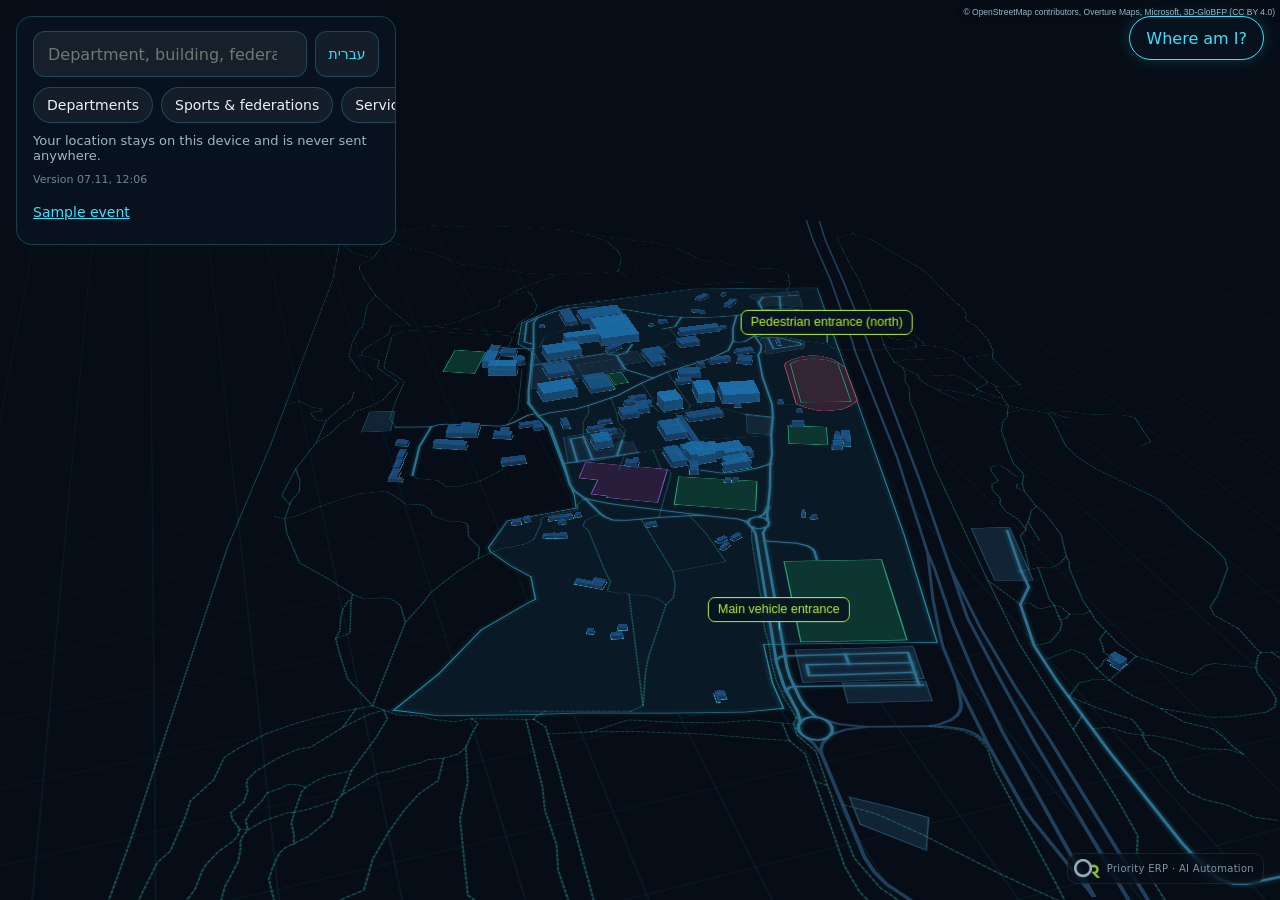
==== commit b5f13248: "Update Wingate navigation app" ====
--- a/wingate-nav/index.html
+++ b/wingate-nav/index.html
@@ -10,8 +10,8 @@
     <link rel="manifest" href="./manifest.webmanifest" />
     <link rel="apple-touch-icon" href="./icons/icon-192.png" />
     <title>ניווט וינגייט</title>
-    <script type="module" crossorigin src="/wingate-nav/assets/index-D5i1cN-g.js"></script>
-    <link rel="stylesheet" crossorigin href="/wingate-nav/assets/index-ClNib24f.css">
+    <script type="module" crossorigin src="/wingate-nav/assets/index-x0HgXfwa.js"></script>
+    <link rel="stylesheet" crossorigin href="/wingate-nav/assets/index-TmBObYXI.css">
   </head>
   <body>
     <div id="root"></div>
--- a/wingate-nav/assets/index-TmBObYXI.css
+++ b/wingate-nav/assets/index-TmBObYXI.css
@@ -0,0 +1 @@
+.maplibregl-map{-webkit-tap-highlight-color:#0000;-webkit-touch-callout:none;font:12px/20px Helvetica Neue,Arial,Helvetica,sans-serif;position:relative;overflow:hidden}.maplibregl-canvas{position:absolute;top:0;left:0}.maplibregl-map:fullscreen{width:100%;height:100%}.maplibregl-ctrl-group button.maplibregl-ctrl-compass{touch-action:none}.maplibregl-canvas-container.maplibregl-interactive,.maplibregl-ctrl-group button.maplibregl-ctrl-compass{cursor:grab;-webkit-user-select:none;user-select:none}.maplibregl-canvas-container.maplibregl-interactive.maplibregl-track-pointer{cursor:pointer}.maplibregl-canvas-container.maplibregl-interactive:active,.maplibregl-ctrl-group button.maplibregl-ctrl-compass:active{cursor:grabbing}.maplibregl-canvas-container.maplibregl-touch-zoom-rotate,.maplibregl-canvas-container.maplibregl-touch-zoom-rotate .maplibregl-canvas{touch-action:pan-x pan-y}.maplibregl-canvas-container.maplibregl-touch-drag-pan,.maplibregl-canvas-container.maplibregl-touch-drag-pan .maplibregl-canvas{touch-action:pinch-zoom}.maplibregl-canvas-container.maplibregl-touch-zoom-rotate.maplibregl-touch-drag-pan,.maplibregl-canvas-container.maplibregl-touch-zoom-rotate.maplibregl-touch-drag-pan .maplibregl-canvas{touch-action:none}.maplibregl-canvas-container.maplibregl-touch-drag-pan.maplibregl-cooperative-gestures,.maplibregl-canvas-container.maplibregl-touch-drag-pan.maplibregl-cooperative-gestures .maplibregl-canvas{touch-action:pan-x pan-y}.maplibregl-ctrl-bottom-left,.maplibregl-ctrl-bottom-right,.maplibregl-ctrl-top-left,.maplibregl-ctrl-top-right{pointer-events:none;z-index:2;position:absolute}.maplibregl-ctrl-top-left{top:0;left:0}.maplibregl-ctrl-top-right{top:0;right:0}.maplibregl-ctrl-bottom-left{bottom:0;left:0}.maplibregl-ctrl-bottom-right{bottom:0;right:0}.maplibregl-ctrl{clear:both;pointer-events:auto;transform:translate(0)}.maplibregl-ctrl-top-left .maplibregl-ctrl{float:left;margin:10px 0 0 10px}.maplibregl-ctrl-top-right .maplibregl-ctrl{float:right;margin:10px 10px 0 0}.maplibregl-ctrl-bottom-left .maplibregl-ctrl{float:left;margin:0 0 10px 10px}.maplibregl-ctrl-bottom-right .maplibregl-ctrl{float:right;margin:0 10px 10px 0}.maplibregl-ctrl-group{background:#fff;border-radius:4px}.maplibregl-ctrl-group:not(:empty){box-shadow:0 0 0 2px #0000001a}.maplibregl-ctrl-group button{box-sizing:border-box;cursor:pointer;background-color:#0000;border:0;outline:none;width:29px;height:29px;padding:0;display:block}.maplibregl-ctrl button{-webkit-user-select:none;user-select:none}.maplibregl-ctrl-group button+button{border-top:1px solid #ddd}.maplibregl-ctrl button .maplibregl-ctrl-icon{background-position:50%;background-repeat:no-repeat;width:100%;height:100%;display:block}@media (forced-colors:active){.maplibregl-ctrl-group:not(:empty){box-shadow:0 0 0 2px buttontext}.maplibregl-ctrl-icon{background-color:#0000}.maplibregl-ctrl-group button+button{border-top:1px solid buttontext}}.maplibregl-ctrl button::-moz-focus-inner{border:0;padding:0}.maplibregl-ctrl-attrib-button:focus,.maplibregl-ctrl-group button:focus{box-shadow:0 0 2px 2px #0096ff}.maplibregl-ctrl button:disabled{cursor:not-allowed}.maplibregl-ctrl button:disabled .maplibregl-ctrl-icon{opacity:.25}@media (hover:hover){.maplibregl-ctrl button:not(:disabled):hover{background-color:#0000000d}}.maplibregl-ctrl button:not(:disabled):active{background-color:#0000000d}.maplibregl-ctrl-group button:focus:focus-visible{box-shadow:0 0 2px 2px #0096ff}.maplibregl-ctrl-group button:focus:not(:focus-visible){box-shadow:none}.maplibregl-ctrl-group button:focus:first-child{border-radius:4px 4px 0 0}.maplibregl-ctrl-group button:focus:last-child{border-radius:0 0 4px 4px}.maplibregl-ctrl-group button:focus:only-child{border-radius:inherit}.maplibregl-ctrl button.maplibregl-ctrl-zoom-out .maplibregl-ctrl-icon{background-image:url("data:image/svg+xml;charset=utf-8,%3Csvg xmlns='http://www.w3.org/2000/svg' width='29' height='29' viewBox='0 0 29 29' fill='%23333'%3E %3Cpath d='M10 13c-.75 0-1.5.75-1.5 1.5S9.25 16 10 16h9c.75 0 1.5-.75 1.5-1.5S19.75 13 19 13z'/%3E %3C/svg%3E")}.maplibregl-ctrl button.maplibregl-ctrl-zoom-in .maplibregl-ctrl-icon{background-image:url("data:image/svg+xml;charset=utf-8,%3Csvg xmlns='http://www.w3.org/2000/svg' width='29' height='29' viewBox='0 0 29 29' fill='%23333'%3E %3Cpath d='M14.5 8.5c-.75 0-1.5.75-1.5 1.5v3h-3c-.75 0-1.5.75-1.5 1.5S9.25 16 10 16h3v3c0 .75.75 1.5 1.5 1.5S16 19.75 16 19v-3h3c.75 0 1.5-.75 1.5-1.5S19.75 13 19 13h-3v-3c0-.75-.75-1.5-1.5-1.5'/%3E %3C/svg%3E")}@media (forced-colors:active){.maplibregl-ctrl button.maplibregl-ctrl-zoom-out .maplibregl-ctrl-icon{background-image:url("data:image/svg+xml;charset=utf-8,%3Csvg xmlns='http://www.w3.org/2000/svg' width='29' height='29' viewBox='0 0 29 29' fill='%23fff'%3E %3Cpath d='M10 13c-.75 0-1.5.75-1.5 1.5S9.25 16 10 16h9c.75 0 1.5-.75 1.5-1.5S19.75 13 19 13z'/%3E %3C/svg%3E")}.maplibregl-ctrl button.maplibregl-ctrl-zoom-in .maplibregl-ctrl-icon{background-image:url("data:image/svg+xml;charset=utf-8,%3Csvg xmlns='http://www.w3.org/2000/svg' width='29' height='29' viewBox='0 0 29 29' fill='%23fff'%3E %3Cpath d='M14.5 8.5c-.75 0-1.5.75-1.5 1.5v3h-3c-.75 0-1.5.75-1.5 1.5S9.25 16 10 16h3v3c0 .75.75 1.5 1.5 1.5S16 19.75 16 19v-3h3c.75 0 1.5-.75 1.5-1.5S19.75 13 19 13h-3v-3c0-.75-.75-1.5-1.5-1.5'/%3E %3C/svg%3E")}}@media (forced-colors:active) and (prefers-color-scheme:light){.maplibregl-ctrl button.maplibregl-ctrl-zoom-out .maplibregl-ctrl-icon{background-image:url("data:image/svg+xml;charset=utf-8,%3Csvg xmlns='http://www.w3.org/2000/svg' width='29' height='29' viewBox='0 0 29 29' fill='%23000'%3E %3Cpath d='M10 13c-.75 0-1.5.75-1.5 1.5S9.25 16 10 16h9c.75 0 1.5-.75 1.5-1.5S19.75 13 19 13z'/%3E %3C/svg%3E")}.maplibregl-ctrl button.maplibregl-ctrl-zoom-in .maplibregl-ctrl-icon{background-image:url("data:image/svg+xml;charset=utf-8,%3Csvg xmlns='http://www.w3.org/2000/svg' width='29' height='29' viewBox='0 0 29 29' fill='%23000'%3E %3Cpath d='M14.5 8.5c-.75 0-1.5.75-1.5 1.5v3h-3c-.75 0-1.5.75-1.5 1.5S9.25 16 10 16h3v3c0 .75.75 1.5 1.5 1.5S16 19.75 16 19v-3h3c.75 0 1.5-.75 1.5-1.5S19.75 13 19 13h-3v-3c0-.75-.75-1.5-1.5-1.5'/%3E %3C/svg%3E")}}.maplibregl-ctrl button.maplibregl-ctrl-fullscreen .maplibregl-ctrl-icon{background-image:url("data:image/svg+xml;charset=utf-8,%3Csvg xmlns='http://www.w3.org/2000/svg' width='29' height='29' viewBox='0 0 29 29' fill='%23333'%3E %3Cpath d='M24 16v5.5c0 1.75-.75 2.5-2.5 2.5H16v-1l3-1.5-4-5.5 1-1 5.5 4 1.5-3zM6 16l1.5 3 5.5-4 1 1-4 5.5 3 1.5v1H7.5C5.75 24 5 23.25 5 21.5V16zm7-11v1l-3 1.5 4 5.5-1 1-5.5-4L6 13H5V7.5C5 5.75 5.75 5 7.5 5zm11 2.5c0-1.75-.75-2.5-2.5-2.5H16v1l3 1.5-4 5.5 1 1 5.5-4 1.5 3h1z'/%3E %3C/svg%3E")}.maplibregl-ctrl button.maplibregl-ctrl-shrink .maplibregl-ctrl-icon{background-image:url("data:image/svg+xml;charset=utf-8,%3Csvg xmlns='http://www.w3.org/2000/svg' width='29' height='29' viewBox='0 0 29 29'%3E %3Cpath d='M18.5 16c-1.75 0-2.5.75-2.5 2.5V24h1l1.5-3 5.5 4 1-1-4-5.5 3-1.5v-1zM13 18.5c0-1.75-.75-2.5-2.5-2.5H5v1l3 1.5L4 24l1 1 5.5-4 1.5 3h1zm3-8c0 1.75.75 2.5 2.5 2.5H24v-1l-3-1.5L25 5l-1-1-5.5 4L17 5h-1zM10.5 13c1.75 0 2.5-.75 2.5-2.5V5h-1l-1.5 3L5 4 4 5l4 5.5L5 12v1z'/%3E %3C/svg%3E")}@media (forced-colors:active){.maplibregl-ctrl button.maplibregl-ctrl-fullscreen .maplibregl-ctrl-icon{background-image:url("data:image/svg+xml;charset=utf-8,%3Csvg xmlns='http://www.w3.org/2000/svg' width='29' height='29' viewBox='0 0 29 29' fill='%23fff'%3E %3Cpath d='M24 16v5.5c0 1.75-.75 2.5-2.5 2.5H16v-1l3-1.5-4-5.5 1-1 5.5 4 1.5-3zM6 16l1.5 3 5.5-4 1 1-4 5.5 3 1.5v1H7.5C5.75 24 5 23.25 5 21.5V16zm7-11v1l-3 1.5 4 5.5-1 1-5.5-4L6 13H5V7.5C5 5.75 5.75 5 7.5 5zm11 2.5c0-1.75-.75-2.5-2.5-2.5H16v1l3 1.5-4 5.5 1 1 5.5-4 1.5 3h1z'/%3E %3C/svg%3E")}.maplibregl-ctrl button.maplibregl-ctrl-shrink .maplibregl-ctrl-icon{background-image:url("data:image/svg+xml;charset=utf-8,%3Csvg xmlns='http://www.w3.org/2000/svg' width='29' height='29' viewBox='0 0 29 29' fill='%23fff'%3E %3Cpath d='M18.5 16c-1.75 0-2.5.75-2.5 2.5V24h1l1.5-3 5.5 4 1-1-4-5.5 3-1.5v-1zM13 18.5c0-1.75-.75-2.5-2.5-2.5H5v1l3 1.5L4 24l1 1 5.5-4 1.5 3h1zm3-8c0 1.75.75 2.5 2.5 2.5H24v-1l-3-1.5L25 5l-1-1-5.5 4L17 5h-1zM10.5 13c1.75 0 2.5-.75 2.5-2.5V5h-1l-1.5 3L5 4 4 5l4 5.5L5 12v1z'/%3E %3C/svg%3E")}}@media (forced-colors:active) and (prefers-color-scheme:light){.maplibregl-ctrl button.maplibregl-ctrl-fullscreen .maplibregl-ctrl-icon{background-image:url("data:image/svg+xml;charset=utf-8,%3Csvg xmlns='http://www.w3.org/2000/svg' width='29' height='29' viewBox='0 0 29 29' fill='%23000'%3E %3Cpath d='M24 16v5.5c0 1.75-.75 2.5-2.5 2.5H16v-1l3-1.5-4-5.5 1-1 5.5 4 1.5-3zM6 16l1.5 3 5.5-4 1 1-4 5.5 3 1.5v1H7.5C5.75 24 5 23.25 5 21.5V16zm7-11v1l-3 1.5 4 5.5-1 1-5.5-4L6 13H5V7.5C5 5.75 5.75 5 7.5 5zm11 2.5c0-1.75-.75-2.5-2.5-2.5H16v1l3 1.5-4 5.5 1 1 5.5-4 1.5 3h1z'/%3E %3C/svg%3E")}.maplibregl-ctrl button.maplibregl-ctrl-shrink .maplibregl-ctrl-icon{background-image:url("data:image/svg+xml;charset=utf-8,%3Csvg xmlns='http://www.w3.org/2000/svg' width='29' height='29' viewBox='0 0 29 29' fill='%23000'%3E %3Cpath d='M18.5 16c-1.75 0-2.5.75-2.5 2.5V24h1l1.5-3 5.5 4 1-1-4-5.5 3-1.5v-1zM13 18.5c0-1.75-.75-2.5-2.5-2.5H5v1l3 1.5L4 24l1 1 5.5-4 1.5 3h1zm3-8c0 1.75.75 2.5 2.5 2.5H24v-1l-3-1.5L25 5l-1-1-5.5 4L17 5h-1zM10.5 13c1.75 0 2.5-.75 2.5-2.5V5h-1l-1.5 3L5 4 4 5l4 5.5L5 12v1z'/%3E %3C/svg%3E")}}.maplibregl-ctrl button.maplibregl-ctrl-compass .maplibregl-ctrl-icon{background-image:url("data:image/svg+xml;charset=utf-8,%3Csvg xmlns='http://www.w3.org/2000/svg' width='29' height='29' viewBox='0 0 29 29' fill='%23333'%3E %3Cpath d='m10.5 14 4-8 4 8z'/%3E %3Cpath fill='%23ccc' d='m10.5 16 4 8 4-8z'/%3E %3C/svg%3E")}@media (forced-colors:active){.maplibregl-ctrl button.maplibregl-ctrl-compass .maplibregl-ctrl-icon{background-image:url("data:image/svg+xml;charset=utf-8,%3Csvg xmlns='http://www.w3.org/2000/svg' width='29' height='29' viewBox='0 0 29 29' fill='%23fff'%3E %3Cpath d='m10.5 14 4-8 4 8z'/%3E %3Cpath fill='%23ccc' d='m10.5 16 4 8 4-8z'/%3E %3C/svg%3E")}}@media (forced-colors:active) and (prefers-color-scheme:light){.maplibregl-ctrl button.maplibregl-ctrl-compass .maplibregl-ctrl-icon{background-image:url("data:image/svg+xml;charset=utf-8,%3Csvg xmlns='http://www.w3.org/2000/svg' width='29' height='29' viewBox='0 0 29 29' fill='%23000'%3E %3Cpath d='m10.5 14 4-8 4 8z'/%3E %3Cpath fill='%23ccc' d='m10.5 16 4 8 4-8z'/%3E %3C/svg%3E")}}.maplibregl-ctrl button.maplibregl-ctrl-globe .maplibregl-ctrl-icon{background-image:url("data:image/svg+xml;charset=utf-8,%3Csvg xmlns='http://www.w3.org/2000/svg' width='22' height='22' fill='none' viewBox='0 0 22 22' stroke='%23333'%3E %3Ccircle cx='11' cy='11' r='8.5'/%3E %3Cpath d='M17.5 11c0 4.819-3.02 8.5-6.5 8.5S4.5 15.819 4.5 11 7.52 2.5 11 2.5s6.5 3.681 6.5 8.5Z'/%3E %3Cpath d='M13.5 11c0 2.447-.331 4.64-.853 6.206-.262.785-.562 1.384-.872 1.777-.314.399-.58.517-.775.517-.195 0-.461-.118-.775-.517-.31-.393-.61-.992-.872-1.777C8.831 15.64 8.5 13.446 8.5 11c0-2.447.331-4.64.853-6.206.262-.785.562-1.384.872-1.777.314-.399.58-.517.775-.517.195 0 .461.118.775.517.31.393.61.992.872 1.777.522 1.565.853 3.76.853 6.206Z'/%3E %3Cpath d='M11 7.5c-1.909 0-3.622-.166-4.845-.428-.616-.132-1.08-.283-1.379-.434a1.333 1.333 0 0 1-.224-.138c.047-.038.12-.085.224-.138.299-.151.763-.302 1.379-.434C7.378 5.666 9.091 5.5 11 5.5c1.909 0 3.622.166 4.845.428.616.132 1.08.283 1.379.434.105.053.177.1.224.138-.047.038-.12.085-.224.138-.299.151-.763.302-1.379.434-1.223.262-2.936.428-4.845.428ZM4.486 6.436ZM11 16.5c-1.909 0-3.622-.166-4.845-.428-.616-.132-1.08-.283-1.379-.434a1.33 1.33 0 0 1-.224-.138 1.33 1.33 0 0 1 .224-.138c.299-.151.763-.302 1.379-.434C7.378 14.666 9.091 14.5 11 14.5c1.909 0 3.622.166 4.845.428.616.132 1.08.283 1.379.434.105.053.177.1.224.138a1.33 1.33 0 0 1-.224.138c-.299.151-.763.302-1.379.434-1.223.262-2.936.428-4.845.428Zm-6.514-1.064ZM11 12.5c-2.46 0-4.672-.222-6.255-.574-.796-.177-1.406-.38-1.805-.59a1.465 1.465 0 0 1-.39-.272.293.293 0 0 1-.047-.064.293.293 0 0 1 .048-.064c.066-.073.189-.167.389-.272.399-.21 1.009-.413 1.805-.59C6.328 9.722 8.54 9.5 11 9.5s4.672.222 6.256.574c.795.177 1.405.38 1.804.59.2.105.323.2.39.272a.33.33 0 0 1 .047.064.293.293 0 0 1-.048.064 1.435 1.435 0 0 1-.389.272c-.399.21-1.009.413-1.804.59-1.584.352-3.796.574-6.256.574Zm-8.501-1.51v.002-.002Zm0 .018v.002-.002Zm17.002.002v-.002.002Zm0-.018v-.002.002Z'/%3E %3C/svg%3E")}.maplibregl-ctrl button.maplibregl-ctrl-globe-enabled .maplibregl-ctrl-icon{background-image:url("data:image/svg+xml;charset=utf-8,%3Csvg xmlns='http://www.w3.org/2000/svg' width='22' height='22' fill='none' viewBox='0 0 22 22' stroke='%2333b5e5'%3E %3Ccircle cx='11' cy='11' r='8.5'/%3E %3Cpath d='M17.5 11c0 4.819-3.02 8.5-6.5 8.5S4.5 15.819 4.5 11 7.52 2.5 11 2.5s6.5 3.681 6.5 8.5Z'/%3E %3Cpath d='M13.5 11c0 2.447-.331 4.64-.853 6.206-.262.785-.562 1.384-.872 1.777-.314.399-.58.517-.775.517-.195 0-.461-.118-.775-.517-.31-.393-.61-.992-.872-1.777C8.831 15.64 8.5 13.446 8.5 11c0-2.447.331-4.64.853-6.206.262-.785.562-1.384.872-1.777.314-.399.58-.517.775-.517.195 0 .461.118.775.517.31.393.61.992.872 1.777.522 1.565.853 3.76.853 6.206Z'/%3E %3Cpath d='M11 7.5c-1.909 0-3.622-.166-4.845-.428-.616-.132-1.08-.283-1.379-.434a1.333 1.333 0 0 1-.224-.138c.047-.038.12-.085.224-.138.299-.151.763-.302 1.379-.434C7.378 5.666 9.091 5.5 11 5.5c1.909 0 3.622.166 4.845.428.616.132 1.08.283 1.379.434.105.053.177.1.224.138-.047.038-.12.085-.224.138-.299.151-.763.302-1.379.434-1.223.262-2.936.428-4.845.428ZM4.486 6.436ZM11 16.5c-1.909 0-3.622-.166-4.845-.428-.616-.132-1.08-.283-1.379-.434a1.33 1.33 0 0 1-.224-.138 1.33 1.33 0 0 1 .224-.138c.299-.151.763-.302 1.379-.434C7.378 14.666 9.091 14.5 11 14.5c1.909 0 3.622.166 4.845.428.616.132 1.08.283 1.379.434.105.053.177.1.224.138a1.33 1.33 0 0 1-.224.138c-.299.151-.763.302-1.379.434-1.223.262-2.936.428-4.845.428Zm-6.514-1.064ZM11 12.5c-2.46 0-4.672-.222-6.255-.574-.796-.177-1.406-.38-1.805-.59a1.465 1.465 0 0 1-.39-.272.293.293 0 0 1-.047-.064.293.293 0 0 1 .048-.064c.066-.073.189-.167.389-.272.399-.21 1.009-.413 1.805-.59C6.328 9.722 8.54 9.5 11 9.5s4.672.222 6.256.574c.795.177 1.405.38 1.804.59.2.105.323.2.39.272a.33.33 0 0 1 .047.064.293.293 0 0 1-.048.064 1.435 1.435 0 0 1-.389.272c-.399.21-1.009.413-1.804.59-1.584.352-3.796.574-6.256.574Zm-8.501-1.51v.002-.002Zm0 .018v.002-.002Zm17.002.002v-.002.002Zm0-.018v-.002.002Z'/%3E %3C/svg%3E")}.maplibregl-ctrl button.maplibregl-ctrl-terrain .maplibregl-ctrl-icon{background-image:url("data:image/svg+xml;charset=utf-8,%3Csvg xmlns='http://www.w3.org/2000/svg' width='22' height='22' viewBox='0 0 22 22' fill='%23333'%3E %3Cpath d='m1.754 13.406 4.453-4.851 3.09 3.09 3.281 3.277.969-.969-3.309-3.312 3.844-4.121 6.148 6.886h1.082v-.855l-7.207-8.07-4.84 5.187L6.169 6.57l-5.48 5.965v.871ZM.688 16.844h20.625v1.375H.688Zm0 0'/%3E %3C/svg%3E")}.maplibregl-ctrl button.maplibregl-ctrl-terrain-enabled .maplibregl-ctrl-icon{background-image:url("data:image/svg+xml;charset=utf-8,%3Csvg xmlns='http://www.w3.org/2000/svg' width='22' height='22' viewBox='0 0 22 22' fill='%2333b5e5'%3E %3Cpath d='m1.754 13.406 4.453-4.851 3.09 3.09 3.281 3.277.969-.969-3.309-3.312 3.844-4.121 6.148 6.886h1.082v-.855l-7.207-8.07-4.84 5.187L6.169 6.57l-5.48 5.965v.871ZM.688 16.844h20.625v1.375H.688Zm0 0'/%3E %3C/svg%3E")}.maplibregl-ctrl button.maplibregl-ctrl-geolocate .maplibregl-ctrl-icon{background-image:url("data:image/svg+xml;charset=utf-8,%3Csvg xmlns='http://www.w3.org/2000/svg' width='29' height='29' viewBox='0 0 20 20' fill='%23333'%3E %3Cpath d='M10 4C9 4 9 5 9 5v.1A5 5 0 0 0 5.1 9H5s-1 0-1 1 1 1 1 1h.1A5 5 0 0 0 9 14.9v.1s0 1 1 1 1-1 1-1v-.1a5 5 0 0 0 3.9-3.9h.1s1 0 1-1-1-1-1-1h-.1A5 5 0 0 0 11 5.1V5s0-1-1-1m0 2.5a3.5 3.5 0 1 1 0 7 3.5 3.5 0 1 1 0-7'/%3E %3Ccircle id='dot' cx='10' cy='10' r='2'/%3E %3Cpath id='stroke' d='m14 5 1 1-9 9-1-1z' display='none'/%3E %3C/svg%3E")}.maplibregl-ctrl button.maplibregl-ctrl-geolocate:disabled .maplibregl-ctrl-icon{background-image:url("data:image/svg+xml;charset=utf-8,%3Csvg xmlns='http://www.w3.org/2000/svg' width='29' height='29' viewBox='0 0 20 20' fill='%23aaa'%3E %3Cpath d='M10 4C9 4 9 5 9 5v.1A5 5 0 0 0 5.1 9H5s-1 0-1 1 1 1 1 1h.1A5 5 0 0 0 9 14.9v.1s0 1 1 1 1-1 1-1v-.1a5 5 0 0 0 3.9-3.9h.1s1 0 1-1-1-1-1-1h-.1A5 5 0 0 0 11 5.1V5s0-1-1-1m0 2.5a3.5 3.5 0 1 1 0 7 3.5 3.5 0 1 1 0-7'/%3E %3Ccircle id='dot' cx='10' cy='10' r='2'/%3E %3Cpath id='stroke' d='m14 5 1 1-9 9-1-1z' fill='%23f00'/%3E %3C/svg%3E")}.maplibregl-ctrl button.maplibregl-ctrl-geolocate.maplibregl-ctrl-geolocate-active .maplibregl-ctrl-icon{background-image:url("data:image/svg+xml;charset=utf-8,%3Csvg xmlns='http://www.w3.org/2000/svg' width='29' height='29' viewBox='0 0 20 20' fill='%2333b5e5'%3E %3Cpath d='M10 4C9 4 9 5 9 5v.1A5 5 0 0 0 5.1 9H5s-1 0-1 1 1 1 1 1h.1A5 5 0 0 0 9 14.9v.1s0 1 1 1 1-1 1-1v-.1a5 5 0 0 0 3.9-3.9h.1s1 0 1-1-1-1-1-1h-.1A5 5 0 0 0 11 5.1V5s0-1-1-1m0 2.5a3.5 3.5 0 1 1 0 7 3.5 3.5 0 1 1 0-7'/%3E %3Ccircle id='dot' cx='10' cy='10' r='2'/%3E %3Cpath id='stroke' d='m14 5 1 1-9 9-1-1z' display='none'/%3E %3C/svg%3E")}.maplibregl-ctrl button.maplibregl-ctrl-geolocate.maplibregl-ctrl-geolocate-active-error .maplibregl-ctrl-icon{background-image:url("data:image/svg+xml;charset=utf-8,%3Csvg xmlns='http://www.w3.org/2000/svg' width='29' height='29' viewBox='0 0 20 20' fill='%23e58978'%3E %3Cpath d='M10 4C9 4 9 5 9 5v.1A5 5 0 0 0 5.1 9H5s-1 0-1 1 1 1 1 1h.1A5 5 0 0 0 9 14.9v.1s0 1 1 1 1-1 1-1v-.1a5 5 0 0 0 3.9-3.9h.1s1 0 1-1-1-1-1-1h-.1A5 5 0 0 0 11 5.1V5s0-1-1-1m0 2.5a3.5 3.5 0 1 1 0 7 3.5 3.5 0 1 1 0-7'/%3E %3Ccircle id='dot' cx='10' cy='10' r='2'/%3E %3Cpath id='stroke' d='m14 5 1 1-9 9-1-1z' display='none'/%3E %3C/svg%3E")}.maplibregl-ctrl button.maplibregl-ctrl-geolocate.maplibregl-ctrl-geolocate-background .maplibregl-ctrl-icon{background-image:url("data:image/svg+xml;charset=utf-8,%3Csvg xmlns='http://www.w3.org/2000/svg' width='29' height='29' viewBox='0 0 20 20' fill='%2333b5e5'%3E %3Cpath d='M10 4C9 4 9 5 9 5v.1A5 5 0 0 0 5.1 9H5s-1 0-1 1 1 1 1 1h.1A5 5 0 0 0 9 14.9v.1s0 1 1 1 1-1 1-1v-.1a5 5 0 0 0 3.9-3.9h.1s1 0 1-1-1-1-1-1h-.1A5 5 0 0 0 11 5.1V5s0-1-1-1m0 2.5a3.5 3.5 0 1 1 0 7 3.5 3.5 0 1 1 0-7'/%3E %3Ccircle id='dot' cx='10' cy='10' r='2' display='none'/%3E %3Cpath id='stroke' d='m14 5 1 1-9 9-1-1z' display='none'/%3E %3C/svg%3E")}.maplibregl-ctrl button.maplibregl-ctrl-geolocate.maplibregl-ctrl-geolocate-background-error .maplibregl-ctrl-icon{background-image:url("data:image/svg+xml;charset=utf-8,%3Csvg xmlns='http://www.w3.org/2000/svg' width='29' height='29' viewBox='0 0 20 20' fill='%23e54e33'%3E %3Cpath d='M10 4C9 4 9 5 9 5v.1A5 5 0 0 0 5.1 9H5s-1 0-1 1 1 1 1 1h.1A5 5 0 0 0 9 14.9v.1s0 1 1 1 1-1 1-1v-.1a5 5 0 0 0 3.9-3.9h.1s1 0 1-1-1-1-1-1h-.1A5 5 0 0 0 11 5.1V5s0-1-1-1m0 2.5a3.5 3.5 0 1 1 0 7 3.5 3.5 0 1 1 0-7'/%3E %3Ccircle id='dot' cx='10' cy='10' r='2' display='none'/%3E %3Cpath id='stroke' d='m14 5 1 1-9 9-1-1z' display='none'/%3E %3C/svg%3E")}.maplibregl-ctrl button.maplibregl-ctrl-geolocate.maplibregl-ctrl-geolocate-waiting .maplibregl-ctrl-icon{animation:2s linear infinite maplibregl-spin}@media (forced-colors:active){.maplibregl-ctrl button.maplibregl-ctrl-geolocate .maplibregl-ctrl-icon{background-image:url("data:image/svg+xml;charset=utf-8,%3Csvg xmlns='http://www.w3.org/2000/svg' width='29' height='29' viewBox='0 0 20 20' fill='%23fff'%3E %3Cpath d='M10 4C9 4 9 5 9 5v.1A5 5 0 0 0 5.1 9H5s-1 0-1 1 1 1 1 1h.1A5 5 0 0 0 9 14.9v.1s0 1 1 1 1-1 1-1v-.1a5 5 0 0 0 3.9-3.9h.1s1 0 1-1-1-1-1-1h-.1A5 5 0 0 0 11 5.1V5s0-1-1-1m0 2.5a3.5 3.5 0 1 1 0 7 3.5 3.5 0 1 1 0-7'/%3E %3Ccircle id='dot' cx='10' cy='10' r='2'/%3E %3Cpath id='stroke' d='m14 5 1 1-9 9-1-1z' display='none'/%3E %3C/svg%3E")}.maplibregl-ctrl button.maplibregl-ctrl-geolocate:disabled .maplibregl-ctrl-icon{background-image:url("data:image/svg+xml;charset=utf-8,%3Csvg xmlns='http://www.w3.org/2000/svg' width='29' height='29' viewBox='0 0 20 20' fill='%23999'%3E %3Cpath d='M10 4C9 4 9 5 9 5v.1A5 5 0 0 0 5.1 9H5s-1 0-1 1 1 1 1 1h.1A5 5 0 0 0 9 14.9v.1s0 1 1 1 1-1 1-1v-.1a5 5 0 0 0 3.9-3.9h.1s1 0 1-1-1-1-1-1h-.1A5 5 0 0 0 11 5.1V5s0-1-1-1m0 2.5a3.5 3.5 0 1 1 0 7 3.5 3.5 0 1 1 0-7'/%3E %3Ccircle id='dot' cx='10' cy='10' r='2'/%3E %3Cpath id='stroke' d='m14 5 1 1-9 9-1-1z' fill='%23f00'/%3E %3C/svg%3E")}.maplibregl-ctrl button.maplibregl-ctrl-geolocate.maplibregl-ctrl-geolocate-active .maplibregl-ctrl-icon{background-image:url("data:image/svg+xml;charset=utf-8,%3Csvg xmlns='http://www.w3.org/2000/svg' width='29' height='29' viewBox='0 0 20 20' fill='%2333b5e5'%3E %3Cpath d='M10 4C9 4 9 5 9 5v.1A5 5 0 0 0 5.1 9H5s-1 0-1 1 1 1 1 1h.1A5 5 0 0 0 9 14.9v.1s0 1 1 1 1-1 1-1v-.1a5 5 0 0 0 3.9-3.9h.1s1 0 1-1-1-1-1-1h-.1A5 5 0 0 0 11 5.1V5s0-1-1-1m0 2.5a3.5 3.5 0 1 1 0 7 3.5 3.5 0 1 1 0-7'/%3E %3Ccircle id='dot' cx='10' cy='10' r='2'/%3E %3Cpath id='stroke' d='m14 5 1 1-9 9-1-1z' display='none'/%3E %3C/svg%3E")}.maplibregl-ctrl button.maplibregl-ctrl-geolocate.maplibregl-ctrl-geolocate-active-error .maplibregl-ctrl-icon{background-image:url("data:image/svg+xml;charset=utf-8,%3Csvg xmlns='http://www.w3.org/2000/svg' width='29' height='29' viewBox='0 0 20 20' fill='%23e58978'%3E %3Cpath d='M10 4C9 4 9 5 9 5v.1A5 5 0 0 0 5.1 9H5s-1 0-1 1 1 1 1 1h.1A5 5 0 0 0 9 14.9v.1s0 1 1 1 1-1 1-1v-.1a5 5 0 0 0 3.9-3.9h.1s1 0 1-1-1-1-1-1h-.1A5 5 0 0 0 11 5.1V5s0-1-1-1m0 2.5a3.5 3.5 0 1 1 0 7 3.5 3.5 0 1 1 0-7'/%3E %3Ccircle id='dot' cx='10' cy='10' r='2'/%3E %3Cpath id='stroke' d='m14 5 1 1-9 9-1-1z' display='none'/%3E %3C/svg%3E")}.maplibregl-ctrl button.maplibregl-ctrl-geolocate.maplibregl-ctrl-geolocate-background .maplibregl-ctrl-icon{background-image:url("data:image/svg+xml;charset=utf-8,%3Csvg xmlns='http://www.w3.org/2000/svg' width='29' height='29' viewBox='0 0 20 20' fill='%2333b5e5'%3E %3Cpath d='M10 4C9 4 9 5 9 5v.1A5 5 0 0 0 5.1 9H5s-1 0-1 1 1 1 1 1h.1A5 5 0 0 0 9 14.9v.1s0 1 1 1 1-1 1-1v-.1a5 5 0 0 0 3.9-3.9h.1s1 0 1-1-1-1-1-1h-.1A5 5 0 0 0 11 5.1V5s0-1-1-1m0 2.5a3.5 3.5 0 1 1 0 7 3.5 3.5 0 1 1 0-7'/%3E %3Ccircle id='dot' cx='10' cy='10' r='2' display='none'/%3E %3Cpath id='stroke' d='m14 5 1 1-9 9-1-1z' display='none'/%3E %3C/svg%3E")}.maplibregl-ctrl button.maplibregl-ctrl-geolocate.maplibregl-ctrl-geolocate-background-error .maplibregl-ctrl-icon{background-image:url("data:image/svg+xml;charset=utf-8,%3Csvg xmlns='http://www.w3.org/2000/svg' width='29' height='29' viewBox='0 0 20 20' fill='%23e54e33'%3E %3Cpath d='M10 4C9 4 9 5 9 5v.1A5 5 0 0 0 5.1 9H5s-1 0-1 1 1 1 1 1h.1A5 5 0 0 0 9 14.9v.1s0 1 1 1 1-1 1-1v-.1a5 5 0 0 0 3.9-3.9h.1s1 0 1-1-1-1-1-1h-.1A5 5 0 0 0 11 5.1V5s0-1-1-1m0 2.5a3.5 3.5 0 1 1 0 7 3.5 3.5 0 1 1 0-7'/%3E %3Ccircle id='dot' cx='10' cy='10' r='2' display='none'/%3E %3Cpath id='stroke' d='m14 5 1 1-9 9-1-1z' display='none'/%3E %3C/svg%3E")}}@media (forced-colors:active) and (prefers-color-scheme:light){.maplibregl-ctrl button.maplibregl-ctrl-geolocate .maplibregl-ctrl-icon{background-image:url("data:image/svg+xml;charset=utf-8,%3Csvg xmlns='http://www.w3.org/2000/svg' width='29' height='29' viewBox='0 0 20 20' fill='%23000'%3E %3Cpath d='M10 4C9 4 9 5 9 5v.1A5 5 0 0 0 5.1 9H5s-1 0-1 1 1 1 1 1h.1A5 5 0 0 0 9 14.9v.1s0 1 1 1 1-1 1-1v-.1a5 5 0 0 0 3.9-3.9h.1s1 0 1-1-1-1-1-1h-.1A5 5 0 0 0 11 5.1V5s0-1-1-1m0 2.5a3.5 3.5 0 1 1 0 7 3.5 3.5 0 1 1 0-7'/%3E %3Ccircle id='dot' cx='10' cy='10' r='2'/%3E %3Cpath id='stroke' d='m14 5 1 1-9 9-1-1z' display='none'/%3E %3C/svg%3E")}.maplibregl-ctrl button.maplibregl-ctrl-geolocate:disabled .maplibregl-ctrl-icon{background-image:url("data:image/svg+xml;charset=utf-8,%3Csvg xmlns='http://www.w3.org/2000/svg' width='29' height='29' viewBox='0 0 20 20' fill='%23666'%3E %3Cpath d='M10 4C9 4 9 5 9 5v.1A5 5 0 0 0 5.1 9H5s-1 0-1 1 1 1 1 1h.1A5 5 0 0 0 9 14.9v.1s0 1 1 1 1-1 1-1v-.1a5 5 0 0 0 3.9-3.9h.1s1 0 1-1-1-1-1-1h-.1A5 5 0 0 0 11 5.1V5s0-1-1-1m0 2.5a3.5 3.5 0 1 1 0 7 3.5 3.5 0 1 1 0-7'/%3E %3Ccircle id='dot' cx='10' cy='10' r='2'/%3E %3Cpath id='stroke' d='m14 5 1 1-9 9-1-1z' fill='%23f00'/%3E %3C/svg%3E")}}@keyframes maplibregl-spin{0%{transform:rotate(0)}to{transform:rotate(1turn)}}a.maplibregl-ctrl-logo{cursor:pointer;background-image:url("data:image/svg+xml;charset=utf-8,%3Csvg xmlns='http://www.w3.org/2000/svg' width='88' height='23' fill='none'%3E %3Cpath fill='%23000' fill-opacity='.4' fill-rule='evenodd' d='M17.408 16.796h-1.827l2.501-12.095h.198l3.324 6.533.988 2.19.988-2.19 3.258-6.533h.181l2.6 12.095h-1.81l-1.218-5.644-.362-1.71-.658 1.71-2.929 5.644h-.098l-2.914-5.644-.757-1.71-.345 1.71zm1.958-3.42-.726 3.663a1.255 1.255 0 0 1-1.232 1.011h-1.827a1.255 1.255 0 0 1-1.229-1.509l2.501-12.095a1.255 1.255 0 0 1 1.23-1.001h.197a1.25 1.25 0 0 1 1.12.685l3.19 6.273 3.125-6.263a1.25 1.25 0 0 1 1.123-.695h.181a1.255 1.255 0 0 1 1.227.991l1.443 6.71a5 5 0 0 1 .314-.787l.009-.016a4.6 4.6 0 0 1 1.777-1.887c.782-.46 1.668-.667 2.611-.667a4.6 4.6 0 0 1 1.7.32l.306.134c.21-.16.474-.256.759-.256h1.694a1.255 1.255 0 0 1 1.212.925 1.255 1.255 0 0 1 1.212-.925h1.711c.284 0 .545.094.755.252.613-.3 1.312-.45 2.075-.45 1.356 0 2.557.445 3.482 1.4q.47.48.763 1.064V4.701a1.255 1.255 0 0 1 1.255-1.255h1.86A1.255 1.255 0 0 1 54.44 4.7v9.194h2.217c.19 0 .37.043.532.118v-4.77c0-.356.147-.678.385-.906a2.42 2.42 0 0 1-.682-1.71c0-.665.267-1.253.735-1.7a2.45 2.45 0 0 1 1.722-.674 2.43 2.43 0 0 1 1.705.675q.318.302.504.683V4.7a1.255 1.255 0 0 1 1.255-1.255h1.744A1.255 1.255 0 0 1 65.812 4.7v3.335a4.8 4.8 0 0 1 1.526-.246c.938 0 1.817.214 2.59.69a4.47 4.47 0 0 1 1.67 1.743v-.98a1.255 1.255 0 0 1 1.256-1.256h1.777c.233 0 .451.064.639.174a3.4 3.4 0 0 1 1.567-.372c.346 0 .861.02 1.285.232a1.25 1.25 0 0 1 .689 1.004 4.7 4.7 0 0 1 .853-.588c.795-.44 1.675-.647 2.61-.647 1.385 0 2.65.39 3.525 1.396.836.938 1.168 2.173 1.168 3.528q-.001.515-.056 1.051a1.255 1.255 0 0 1-.947 1.09l.408.952a1.255 1.255 0 0 1-.477 1.552c-.418.268-.92.463-1.458.612-.613.171-1.304.244-2.049.244-1.06 0-2.043-.207-2.886-.698l-.015-.008c-.798-.48-1.419-1.135-1.818-1.963l-.004-.008a5.8 5.8 0 0 1-.548-2.512q0-.429.053-.843a1.3 1.3 0 0 1-.333-.086l-.166-.004c-.223 0-.426.062-.643.228-.03.024-.142.139-.142.59v3.883a1.255 1.255 0 0 1-1.256 1.256h-1.777a1.255 1.255 0 0 1-1.256-1.256V15.69l-.032.057a4.8 4.8 0 0 1-1.86 1.833 5.04 5.04 0 0 1-2.484.634 4.5 4.5 0 0 1-1.935-.424 1.25 1.25 0 0 1-.764.258h-1.71a1.255 1.255 0 0 1-1.256-1.255V7.687a2.4 2.4 0 0 1-.428.625c.253.23.412.561.412.93v7.553a1.255 1.255 0 0 1-1.256 1.255h-1.843a1.25 1.25 0 0 1-.894-.373c-.228.23-.544.373-.894.373H51.32a1.255 1.255 0 0 1-1.256-1.255v-1.251l-.061.117a4.7 4.7 0 0 1-1.782 1.884 4.77 4.77 0 0 1-2.485.67 5.6 5.6 0 0 1-1.485-.188l.009 2.764a1.255 1.255 0 0 1-1.255 1.259h-1.729a1.255 1.255 0 0 1-1.255-1.255v-3.537a1.255 1.255 0 0 1-1.167.793h-1.679a1.25 1.25 0 0 1-.77-.263 4.5 4.5 0 0 1-1.945.429c-.885 0-1.724-.21-2.495-.632l-.017-.01a5 5 0 0 1-1.081-.836 1.255 1.255 0 0 1-1.254 1.312h-1.81a1.255 1.255 0 0 1-1.228-.99l-.782-3.625-2.044 3.939a1.25 1.25 0 0 1-1.115.676h-.098a1.25 1.25 0 0 1-1.116-.68l-2.061-3.994zM35.92 16.63l.207-.114.223-.15q.493-.356.735-.785l.061-.118.033 1.332h1.678V9.242h-1.694l-.033 1.267q-.133-.329-.526-.658l-.032-.028a3.2 3.2 0 0 0-.668-.428l-.27-.12a3.3 3.3 0 0 0-1.235-.23q-1.136-.001-1.974.493a3.36 3.36 0 0 0-1.3 1.382q-.445.89-.444 2.074 0 1.2.51 2.107a3.8 3.8 0 0 0 1.382 1.381 3.9 3.9 0 0 0 1.893.477q.795 0 1.455-.33zm-2.789-5.38q-.576.675-.575 1.762 0 1.102.559 1.794.576.675 1.645.675a2.25 2.25 0 0 0 .934-.19 2.2 2.2 0 0 0 .468-.29l.178-.161a2.2 2.2 0 0 0 .397-.561q.244-.5.244-1.15v-.115q0-.708-.296-1.267l-.043-.077a2.2 2.2 0 0 0-.633-.709l-.13-.086-.047-.028a2.1 2.1 0 0 0-1.073-.285q-1.052 0-1.629.692zm2.316 2.706c.163-.17.28-.407.28-.83v-.114c0-.292-.06-.508-.15-.68a.96.96 0 0 0-.353-.389.85.85 0 0 0-.464-.127c-.4 0-.56.114-.664.239l-.01.012c-.148.174-.275.45-.275.945 0 .506.122.801.27.99.097.11.266.224.68.224.303 0 .504-.09.687-.269zm7.545 1.705a2.6 2.6 0 0 0 .331.423q.319.33.755.548l.173.074q.65.255 1.49.255 1.02 0 1.844-.493a3.45 3.45 0 0 0 1.316-1.4q.493-.904.493-2.089 0-1.909-.988-2.913-.988-1.02-2.584-1.02-.898 0-1.575.347a3 3 0 0 0-.415.262l-.199.166a3.4 3.4 0 0 0-.64.82V9.242h-1.712v11.553h1.729l-.017-5.134zm.53-1.138q.206.29.48.5l.155.11.053.034q.51.296 1.119.297 1.07 0 1.645-.675.577-.69.576-1.762 0-1.119-.576-1.777-.558-.675-1.645-.675-.435 0-.835.16a2 2 0 0 0-.284.136 2 2 0 0 0-.363.254 2.2 2.2 0 0 0-.46.569l-.082.162a2.6 2.6 0 0 0-.213 1.072v.115q0 .707.296 1.267l.135.211zm.964-.818a1.1 1.1 0 0 0 .367.385.94.94 0 0 0 .476.118c.423 0 .59-.117.687-.23.159-.194.28-.478.28-.95 0-.53-.133-.8-.266-.952l-.021-.025c-.078-.094-.231-.221-.68-.221a1 1 0 0 0-.503.135l-.012.007a.86.86 0 0 0-.335.343c-.073.133-.132.324-.132.614v.115a1.4 1.4 0 0 0 .14.66zm15.7-6.222q.347-.346.346-.856a1.05 1.05 0 0 0-.345-.79 1.18 1.18 0 0 0-.84-.329q-.51 0-.855.33a1.05 1.05 0 0 0-.346.79q0 .51.346.855.345.346.856.346.51 0 .839-.346zm4.337 9.314.033-1.332q.191.403.59.747l.098.081a4 4 0 0 0 .316.224l.223.122a3.2 3.2 0 0 0 1.44.322 3.8 3.8 0 0 0 1.875-.477 3.5 3.5 0 0 0 1.382-1.366q.527-.89.526-2.09 0-1.184-.444-2.073a3.24 3.24 0 0 0-1.283-1.399q-.823-.51-1.942-.51a3.5 3.5 0 0 0-1.527.344l-.086.043-.165.09a3 3 0 0 0-.33.214q-.432.315-.656.707a2 2 0 0 0-.099.198l.082-1.283V4.701h-1.744v12.095zm.473-2.509a2.5 2.5 0 0 0 .566.7q.117.098.245.18l.144.08a2.1 2.1 0 0 0 .975.232q1.07 0 1.645-.675.576-.69.576-1.778 0-1.102-.576-1.777-.56-.691-1.645-.692a2.2 2.2 0 0 0-1.015.235q-.22.113-.415.282l-.15.142a2.1 2.1 0 0 0-.42.594q-.223.479-.223 1.1v.115q0 .705.293 1.26zm2.616-.293c.157-.191.28-.479.28-.967 0-.51-.13-.79-.276-.961l-.021-.026c-.082-.1-.232-.225-.67-.225a.87.87 0 0 0-.681.279l-.012.011c-.154.155-.274.38-.274.807v.115c0 .285.057.499.144.669a1.1 1.1 0 0 0 .367.405c.137.082.28.123.455.123.423 0 .59-.118.686-.23zm8.266-3.013q.345-.13.724-.14l.069-.002q.493 0 .642.099l.247-1.794q-.196-.099-.717-.099a2.3 2.3 0 0 0-.545.063 2 2 0 0 0-.411.148 2.2 2.2 0 0 0-.4.249 2.5 2.5 0 0 0-.485.499 2.7 2.7 0 0 0-.32.581l-.05.137v-1.48h-1.778v7.553h1.777v-3.884q0-.546.159-.943a1.5 1.5 0 0 1 .466-.636 2.5 2.5 0 0 1 .399-.253 2 2 0 0 1 .224-.099zm9.784 2.656.05-.922q0-1.743-.856-2.698-.838-.97-2.584-.97-1.119-.001-2.007.493a3.46 3.46 0 0 0-1.4 1.382q-.493.906-.493 2.106 0 1.07.428 1.975.428.89 1.332 1.432.906.526 2.255.526.973 0 1.668-.185l.044-.012.135-.04q.613-.184.984-.421l-.542-1.267q-.3.162-.642.274l-.297.087q-.51.131-1.3.131-.954 0-1.497-.444a1.6 1.6 0 0 1-.192-.193q-.366-.44-.512-1.234l-.004-.021zm-5.427-1.256-.003.022h3.752v-.138q-.011-.727-.288-1.118a1 1 0 0 0-.156-.176q-.46-.428-1.316-.428-.986 0-1.494.604-.379.45-.494 1.234zm-27.053 2.77V4.7h-1.86v12.095h5.333V15.15zm7.103-5.908v7.553h-1.843V9.242h1.843z'/%3E %3Cpath fill='%23fff' d='m19.63 11.151-.757-1.71-.345 1.71-1.12 5.644h-1.827L18.083 4.7h.197l3.325 6.533.988 2.19.988-2.19L26.839 4.7h.181l2.6 12.095h-1.81l-1.218-5.644-.362-1.71-.658 1.71-2.93 5.644h-.098l-2.913-5.644zm14.836 5.81q-1.02 0-1.893-.478a3.8 3.8 0 0 1-1.381-1.382q-.51-.906-.51-2.106 0-1.185.444-2.074a3.36 3.36 0 0 1 1.3-1.382q.839-.494 1.974-.494a3.3 3.3 0 0 1 1.234.231 3.3 3.3 0 0 1 .97.575q.396.33.527.659l.033-1.267h1.694v7.553H37.18l-.033-1.332q-.279.593-1.02 1.053a3.17 3.17 0 0 1-1.662.444zm.296-1.482q.938 0 1.58-.642.642-.66.642-1.711v-.115q0-.708-.296-1.267a2.2 2.2 0 0 0-.807-.872 2.1 2.1 0 0 0-1.119-.313q-1.053 0-1.629.692-.575.675-.575 1.76 0 1.103.559 1.795.577.675 1.645.675zm6.521-6.237h1.711v1.4q.906-1.597 2.83-1.597 1.596 0 2.584 1.02.988 1.005.988 2.914 0 1.185-.493 2.09a3.46 3.46 0 0 1-1.316 1.399 3.5 3.5 0 0 1-1.844.493q-.954 0-1.662-.329a2.67 2.67 0 0 1-1.086-.97l.017 5.134h-1.728zm4.048 6.22q1.07 0 1.645-.674.577-.69.576-1.762 0-1.119-.576-1.777-.558-.675-1.645-.675-.592 0-1.12.296-.51.28-.822.823-.296.527-.296 1.234v.115q0 .708.296 1.267.313.543.823.855.51.296 1.119.297z'/%3E %3Cpath fill='%23e1e3e9' d='M51.325 4.7h1.86v10.45h3.473v1.646h-5.333zm7.12 4.542h1.843v7.553h-1.843zm.905-1.415a1.16 1.16 0 0 1-.856-.346 1.17 1.17 0 0 1-.346-.856 1.05 1.05 0 0 1 .346-.79q.346-.329.856-.329.494 0 .839.33a1.05 1.05 0 0 1 .345.79 1.16 1.16 0 0 1-.345.855q-.33.346-.84.346zm7.875 9.133a3.17 3.17 0 0 1-1.662-.444q-.723-.46-1.004-1.053l-.033 1.332h-1.71V4.701h1.743v4.657l-.082 1.283q.279-.658 1.086-1.119a3.5 3.5 0 0 1 1.778-.477q1.119 0 1.942.51a3.24 3.24 0 0 1 1.283 1.4q.445.888.444 2.072 0 1.201-.526 2.09a3.5 3.5 0 0 1-1.382 1.366 3.8 3.8 0 0 1-1.876.477zm-.296-1.481q1.069 0 1.645-.675.577-.69.577-1.778 0-1.102-.577-1.776-.56-.691-1.645-.692a2.12 2.12 0 0 0-1.58.659q-.642.641-.642 1.694v.115q0 .71.296 1.267a2.4 2.4 0 0 0 .807.872 2.1 2.1 0 0 0 1.119.313zm5.927-6.237h1.777v1.481q.263-.757.856-1.217a2.14 2.14 0 0 1 1.349-.46q.527 0 .724.098l-.247 1.794q-.149-.099-.642-.099-.774 0-1.416.494-.626.493-.626 1.58v3.883h-1.777V9.242zm9.534 7.718q-1.35 0-2.255-.526-.904-.543-1.332-1.432a4.6 4.6 0 0 1-.428-1.975q0-1.2.493-2.106a3.46 3.46 0 0 1 1.4-1.382q.889-.495 2.007-.494 1.744 0 2.584.97.855.956.856 2.7 0 .444-.05.92h-5.43q.18 1.005.708 1.45.542.443 1.497.443.79 0 1.3-.131a4 4 0 0 0 .938-.362l.542 1.267q-.411.263-1.119.46-.708.198-1.711.197zm1.596-4.558q.016-1.02-.444-1.432-.46-.428-1.316-.428-1.728 0-1.991 1.86z'/%3E %3Cpath d='M5.074 15.948a.484.657 0 0 0-.486.659v1.84a.484.657 0 0 0 .486.659h4.101a.484.657 0 0 0 .486-.659v-1.84a.484.657 0 0 0-.486-.659zm3.56 1.16H5.617v.838h3.017z' style='fill:%23fff;fill-rule:evenodd;stroke-width:1.03600001'/%3E %3Cg style='stroke-width:1.12603545'%3E %3Cpath d='M-9.408-1.416c-3.833-.025-7.056 2.912-7.08 6.615-.02 3.08 1.653 4.832 3.107 6.268.903.892 1.721 1.74 2.32 2.902l-.525-.004c-.543-.003-.992.304-1.24.639a1.87 1.87 0 0 0-.362 1.121l-.011 1.877c-.003.402.104.787.347 1.125.244.338.688.653 1.23.656l4.142.028c.542.003.99-.306 1.238-.641a1.87 1.87 0 0 0 .363-1.121l.012-1.875a1.87 1.87 0 0 0-.348-1.127c-.243-.338-.688-.653-1.23-.656l-.518-.004c.597-1.145 1.425-1.983 2.348-2.87 1.473-1.414 3.18-3.149 3.2-6.226-.016-3.59-2.923-6.684-6.993-6.707m-.006 1.1v.002c3.274.02 5.92 2.532 5.9 5.6-.017 2.706-1.39 4.026-2.863 5.44-1.034.994-2.118 2.033-2.814 3.633-.018.041-.052.055-.075.065q-.013.004-.02.01a.34.34 0 0 1-.226.084.34.34 0 0 1-.224-.086l-.092-.077c-.699-1.615-1.768-2.669-2.781-3.67-1.454-1.435-2.797-2.762-2.78-5.478.02-3.067 2.7-5.545 5.975-5.523m-.02 2.826c-1.62-.01-2.944 1.315-2.955 2.96-.01 1.646 1.295 2.988 2.916 2.999h.002c1.621.01 2.943-1.316 2.953-2.961.011-1.646-1.294-2.988-2.916-2.998m-.005 1.1c1.017.006 1.829.83 1.822 1.89s-.83 1.874-1.848 1.867c-1.018-.006-1.829-.83-1.822-1.89s.83-1.874 1.848-1.868m-2.155 11.857 4.14.025c.271.002.49.305.487.676l-.013 1.875c-.003.37-.224.67-.495.668l-4.14-.025c-.27-.002-.487-.306-.485-.676l.012-1.875c.003-.37.224-.67.494-.668' style='color:%23000;font-style:normal;font-variant:normal;font-weight:400;font-stretch:normal;font-size:medium;line-height:normal;font-family:sans-serif;font-variant-ligatures:normal;font-variant-position:normal;font-variant-caps:normal;font-variant-numeric:normal;font-variant-alternates:normal;font-feature-settings:normal;text-indent:0;text-align:start;text-decoration:none;text-decoration-line:none;text-decoration-style:solid;text-decoration-color:%23000;letter-spacing:normal;word-spacing:normal;text-transform:none;writing-mode:lr-tb;direction:ltr;text-orientation:mixed;dominant-baseline:auto;baseline-shift:baseline;text-anchor:start;white-space:normal;shape-padding:0;clip-rule:evenodd;display:inline;overflow:visible;visibility:visible;opacity:1;isolation:auto;mix-blend-mode:normal;color-interpolation:sRGB;color-interpolation-filters:linearRGB;solid-color:%23000;solid-opacity:1;vector-effect:none;fill:%23000;fill-opacity:.4;fill-rule:evenodd;stroke:none;stroke-width:2.47727823;stroke-linecap:butt;stroke-linejoin:miter;stroke-miterlimit:4;stroke-dasharray:none;stroke-dashoffset:0;stroke-opacity:1;color-rendering:auto;image-rendering:auto;shape-rendering:auto;text-rendering:auto' transform='translate(15.553 2.85)scale(.88807)'/%3E %3Cpath d='M-9.415-.316C-12.69-.338-15.37 2.14-15.39 5.207c-.017 2.716 1.326 4.041 2.78 5.477 1.013 1 2.081 2.055 2.78 3.67l.092.076a.34.34 0 0 0 .225.086.34.34 0 0 0 .227-.083l.019-.01c.022-.009.057-.024.074-.064.697-1.6 1.78-2.64 2.814-3.634 1.473-1.414 2.847-2.733 2.864-5.44.02-3.067-2.627-5.58-5.901-5.601m-.057 8.784c1.621.011 2.944-1.315 2.955-2.96.01-1.646-1.295-2.988-2.916-2.999-1.622-.01-2.945 1.315-2.955 2.96s1.295 2.989 2.916 3' style='clip-rule:evenodd;fill:%23e1e3e9;fill-opacity:1;fill-rule:evenodd;stroke:none;stroke-width:2.47727823;stroke-miterlimit:4;stroke-dasharray:none;stroke-opacity:.4' transform='translate(15.553 2.85)scale(.88807)'/%3E %3Cpath d='M-11.594 15.465c-.27-.002-.492.297-.494.668l-.012 1.876c-.003.371.214.673.485.675l4.14.027c.271.002.492-.298.495-.668l.012-1.877c.003-.37-.215-.672-.485-.674z' style='clip-rule:evenodd;fill:%23fff;fill-opacity:1;fill-rule:evenodd;stroke:none;stroke-width:2.47727823;stroke-miterlimit:4;stroke-dasharray:none;stroke-opacity:.4' transform='translate(15.553 2.85)scale(.88807)'/%3E %3C/g%3E %3C/svg%3E");background-repeat:no-repeat;width:88px;height:23px;margin:0 0 -4px -4px;display:block;overflow:hidden}a.maplibregl-ctrl-logo.maplibregl-compact{width:14px}@media (forced-colors:active){a.maplibregl-ctrl-logo{background-color:#0000;background-image:url("data:image/svg+xml;charset=utf-8,%3Csvg xmlns='http://www.w3.org/2000/svg' width='88' height='23' fill='none'%3E %3Cpath fill='%23000' fill-opacity='.4' fill-rule='evenodd' d='M17.408 16.796h-1.827l2.501-12.095h.198l3.324 6.533.988 2.19.988-2.19 3.258-6.533h.181l2.6 12.095h-1.81l-1.218-5.644-.362-1.71-.658 1.71-2.929 5.644h-.098l-2.914-5.644-.757-1.71-.345 1.71zm1.958-3.42-.726 3.663a1.255 1.255 0 0 1-1.232 1.011h-1.827a1.255 1.255 0 0 1-1.229-1.509l2.501-12.095a1.255 1.255 0 0 1 1.23-1.001h.197a1.25 1.25 0 0 1 1.12.685l3.19 6.273 3.125-6.263a1.25 1.25 0 0 1 1.123-.695h.181a1.255 1.255 0 0 1 1.227.991l1.443 6.71a5 5 0 0 1 .314-.787l.009-.016a4.6 4.6 0 0 1 1.777-1.887c.782-.46 1.668-.667 2.611-.667a4.6 4.6 0 0 1 1.7.32l.306.134c.21-.16.474-.256.759-.256h1.694a1.255 1.255 0 0 1 1.212.925 1.255 1.255 0 0 1 1.212-.925h1.711c.284 0 .545.094.755.252.613-.3 1.312-.45 2.075-.45 1.356 0 2.557.445 3.482 1.4q.47.48.763 1.064V4.701a1.255 1.255 0 0 1 1.255-1.255h1.86A1.255 1.255 0 0 1 54.44 4.7v9.194h2.217c.19 0 .37.043.532.118v-4.77c0-.356.147-.678.385-.906a2.42 2.42 0 0 1-.682-1.71c0-.665.267-1.253.735-1.7a2.45 2.45 0 0 1 1.722-.674 2.43 2.43 0 0 1 1.705.675q.318.302.504.683V4.7a1.255 1.255 0 0 1 1.255-1.255h1.744A1.255 1.255 0 0 1 65.812 4.7v3.335a4.8 4.8 0 0 1 1.526-.246c.938 0 1.817.214 2.59.69a4.47 4.47 0 0 1 1.67 1.743v-.98a1.255 1.255 0 0 1 1.256-1.256h1.777c.233 0 .451.064.639.174a3.4 3.4 0 0 1 1.567-.372c.346 0 .861.02 1.285.232a1.25 1.25 0 0 1 .689 1.004 4.7 4.7 0 0 1 .853-.588c.795-.44 1.675-.647 2.61-.647 1.385 0 2.65.39 3.525 1.396.836.938 1.168 2.173 1.168 3.528q-.001.515-.056 1.051a1.255 1.255 0 0 1-.947 1.09l.408.952a1.255 1.255 0 0 1-.477 1.552c-.418.268-.92.463-1.458.612-.613.171-1.304.244-2.049.244-1.06 0-2.043-.207-2.886-.698l-.015-.008c-.798-.48-1.419-1.135-1.818-1.963l-.004-.008a5.8 5.8 0 0 1-.548-2.512q0-.429.053-.843a1.3 1.3 0 0 1-.333-.086l-.166-.004c-.223 0-.426.062-.643.228-.03.024-.142.139-.142.59v3.883a1.255 1.255 0 0 1-1.256 1.256h-1.777a1.255 1.255 0 0 1-1.256-1.256V15.69l-.032.057a4.8 4.8 0 0 1-1.86 1.833 5.04 5.04 0 0 1-2.484.634 4.5 4.5 0 0 1-1.935-.424 1.25 1.25 0 0 1-.764.258h-1.71a1.255 1.255 0 0 1-1.256-1.255V7.687a2.4 2.4 0 0 1-.428.625c.253.23.412.561.412.93v7.553a1.255 1.255 0 0 1-1.256 1.255h-1.843a1.25 1.25 0 0 1-.894-.373c-.228.23-.544.373-.894.373H51.32a1.255 1.255 0 0 1-1.256-1.255v-1.251l-.061.117a4.7 4.7 0 0 1-1.782 1.884 4.77 4.77 0 0 1-2.485.67 5.6 5.6 0 0 1-1.485-.188l.009 2.764a1.255 1.255 0 0 1-1.255 1.259h-1.729a1.255 1.255 0 0 1-1.255-1.255v-3.537a1.255 1.255 0 0 1-1.167.793h-1.679a1.25 1.25 0 0 1-.77-.263 4.5 4.5 0 0 1-1.945.429c-.885 0-1.724-.21-2.495-.632l-.017-.01a5 5 0 0 1-1.081-.836 1.255 1.255 0 0 1-1.254 1.312h-1.81a1.255 1.255 0 0 1-1.228-.99l-.782-3.625-2.044 3.939a1.25 1.25 0 0 1-1.115.676h-.098a1.25 1.25 0 0 1-1.116-.68l-2.061-3.994zM35.92 16.63l.207-.114.223-.15q.493-.356.735-.785l.061-.118.033 1.332h1.678V9.242h-1.694l-.033 1.267q-.133-.329-.526-.658l-.032-.028a3.2 3.2 0 0 0-.668-.428l-.27-.12a3.3 3.3 0 0 0-1.235-.23q-1.136-.001-1.974.493a3.36 3.36 0 0 0-1.3 1.382q-.445.89-.444 2.074 0 1.2.51 2.107a3.8 3.8 0 0 0 1.382 1.381 3.9 3.9 0 0 0 1.893.477q.795 0 1.455-.33zm-2.789-5.38q-.576.675-.575 1.762 0 1.102.559 1.794.576.675 1.645.675a2.25 2.25 0 0 0 .934-.19 2.2 2.2 0 0 0 .468-.29l.178-.161a2.2 2.2 0 0 0 .397-.561q.244-.5.244-1.15v-.115q0-.708-.296-1.267l-.043-.077a2.2 2.2 0 0 0-.633-.709l-.13-.086-.047-.028a2.1 2.1 0 0 0-1.073-.285q-1.052 0-1.629.692zm2.316 2.706c.163-.17.28-.407.28-.83v-.114c0-.292-.06-.508-.15-.68a.96.96 0 0 0-.353-.389.85.85 0 0 0-.464-.127c-.4 0-.56.114-.664.239l-.01.012c-.148.174-.275.45-.275.945 0 .506.122.801.27.99.097.11.266.224.68.224.303 0 .504-.09.687-.269zm7.545 1.705a2.6 2.6 0 0 0 .331.423q.319.33.755.548l.173.074q.65.255 1.49.255 1.02 0 1.844-.493a3.45 3.45 0 0 0 1.316-1.4q.493-.904.493-2.089 0-1.909-.988-2.913-.988-1.02-2.584-1.02-.898 0-1.575.347a3 3 0 0 0-.415.262l-.199.166a3.4 3.4 0 0 0-.64.82V9.242h-1.712v11.553h1.729l-.017-5.134zm.53-1.138q.206.29.48.5l.155.11.053.034q.51.296 1.119.297 1.07 0 1.645-.675.577-.69.576-1.762 0-1.119-.576-1.777-.558-.675-1.645-.675-.435 0-.835.16a2 2 0 0 0-.284.136 2 2 0 0 0-.363.254 2.2 2.2 0 0 0-.46.569l-.082.162a2.6 2.6 0 0 0-.213 1.072v.115q0 .707.296 1.267l.135.211zm.964-.818a1.1 1.1 0 0 0 .367.385.94.94 0 0 0 .476.118c.423 0 .59-.117.687-.23.159-.194.28-.478.28-.95 0-.53-.133-.8-.266-.952l-.021-.025c-.078-.094-.231-.221-.68-.221a1 1 0 0 0-.503.135l-.012.007a.86.86 0 0 0-.335.343c-.073.133-.132.324-.132.614v.115a1.4 1.4 0 0 0 .14.66zm15.7-6.222q.347-.346.346-.856a1.05 1.05 0 0 0-.345-.79 1.18 1.18 0 0 0-.84-.329q-.51 0-.855.33a1.05 1.05 0 0 0-.346.79q0 .51.346.855.345.346.856.346.51 0 .839-.346zm4.337 9.314.033-1.332q.191.403.59.747l.098.081a4 4 0 0 0 .316.224l.223.122a3.2 3.2 0 0 0 1.44.322 3.8 3.8 0 0 0 1.875-.477 3.5 3.5 0 0 0 1.382-1.366q.527-.89.526-2.09 0-1.184-.444-2.073a3.24 3.24 0 0 0-1.283-1.399q-.823-.51-1.942-.51a3.5 3.5 0 0 0-1.527.344l-.086.043-.165.09a3 3 0 0 0-.33.214q-.432.315-.656.707a2 2 0 0 0-.099.198l.082-1.283V4.701h-1.744v12.095zm.473-2.509a2.5 2.5 0 0 0 .566.7q.117.098.245.18l.144.08a2.1 2.1 0 0 0 .975.232q1.07 0 1.645-.675.576-.69.576-1.778 0-1.102-.576-1.777-.56-.691-1.645-.692a2.2 2.2 0 0 0-1.015.235q-.22.113-.415.282l-.15.142a2.1 2.1 0 0 0-.42.594q-.223.479-.223 1.1v.115q0 .705.293 1.26zm2.616-.293c.157-.191.28-.479.28-.967 0-.51-.13-.79-.276-.961l-.021-.026c-.082-.1-.232-.225-.67-.225a.87.87 0 0 0-.681.279l-.012.011c-.154.155-.274.38-.274.807v.115c0 .285.057.499.144.669a1.1 1.1 0 0 0 .367.405c.137.082.28.123.455.123.423 0 .59-.118.686-.23zm8.266-3.013q.345-.13.724-.14l.069-.002q.493 0 .642.099l.247-1.794q-.196-.099-.717-.099a2.3 2.3 0 0 0-.545.063 2 2 0 0 0-.411.148 2.2 2.2 0 0 0-.4.249 2.5 2.5 0 0 0-.485.499 2.7 2.7 0 0 0-.32.581l-.05.137v-1.48h-1.778v7.553h1.777v-3.884q0-.546.159-.943a1.5 1.5 0 0 1 .466-.636 2.5 2.5 0 0 1 .399-.253 2 2 0 0 1 .224-.099zm9.784 2.656.05-.922q0-1.743-.856-2.698-.838-.97-2.584-.97-1.119-.001-2.007.493a3.46 3.46 0 0 0-1.4 1.382q-.493.906-.493 2.106 0 1.07.428 1.975.428.89 1.332 1.432.906.526 2.255.526.973 0 1.668-.185l.044-.012.135-.04q.613-.184.984-.421l-.542-1.267q-.3.162-.642.274l-.297.087q-.51.131-1.3.131-.954 0-1.497-.444a1.6 1.6 0 0 1-.192-.193q-.366-.44-.512-1.234l-.004-.021zm-5.427-1.256-.003.022h3.752v-.138q-.011-.727-.288-1.118a1 1 0 0 0-.156-.176q-.46-.428-1.316-.428-.986 0-1.494.604-.379.45-.494 1.234zm-27.053 2.77V4.7h-1.86v12.095h5.333V15.15zm7.103-5.908v7.553h-1.843V9.242h1.843z'/%3E %3Cpath fill='%23fff' d='m19.63 11.151-.757-1.71-.345 1.71-1.12 5.644h-1.827L18.083 4.7h.197l3.325 6.533.988 2.19.988-2.19L26.839 4.7h.181l2.6 12.095h-1.81l-1.218-5.644-.362-1.71-.658 1.71-2.93 5.644h-.098l-2.913-5.644zm14.836 5.81q-1.02 0-1.893-.478a3.8 3.8 0 0 1-1.381-1.382q-.51-.906-.51-2.106 0-1.185.444-2.074a3.36 3.36 0 0 1 1.3-1.382q.839-.494 1.974-.494a3.3 3.3 0 0 1 1.234.231 3.3 3.3 0 0 1 .97.575q.396.33.527.659l.033-1.267h1.694v7.553H37.18l-.033-1.332q-.279.593-1.02 1.053a3.17 3.17 0 0 1-1.662.444zm.296-1.482q.938 0 1.58-.642.642-.66.642-1.711v-.115q0-.708-.296-1.267a2.2 2.2 0 0 0-.807-.872 2.1 2.1 0 0 0-1.119-.313q-1.053 0-1.629.692-.575.675-.575 1.76 0 1.103.559 1.795.577.675 1.645.675zm6.521-6.237h1.711v1.4q.906-1.597 2.83-1.597 1.596 0 2.584 1.02.988 1.005.988 2.914 0 1.185-.493 2.09a3.46 3.46 0 0 1-1.316 1.399 3.5 3.5 0 0 1-1.844.493q-.954 0-1.662-.329a2.67 2.67 0 0 1-1.086-.97l.017 5.134h-1.728zm4.048 6.22q1.07 0 1.645-.674.577-.69.576-1.762 0-1.119-.576-1.777-.558-.675-1.645-.675-.592 0-1.12.296-.51.28-.822.823-.296.527-.296 1.234v.115q0 .708.296 1.267.313.543.823.855.51.296 1.119.297z'/%3E %3Cpath fill='%23e1e3e9' d='M51.325 4.7h1.86v10.45h3.473v1.646h-5.333zm7.12 4.542h1.843v7.553h-1.843zm.905-1.415a1.16 1.16 0 0 1-.856-.346 1.17 1.17 0 0 1-.346-.856 1.05 1.05 0 0 1 .346-.79q.346-.329.856-.329.494 0 .839.33a1.05 1.05 0 0 1 .345.79 1.16 1.16 0 0 1-.345.855q-.33.346-.84.346zm7.875 9.133a3.17 3.17 0 0 1-1.662-.444q-.723-.46-1.004-1.053l-.033 1.332h-1.71V4.701h1.743v4.657l-.082 1.283q.279-.658 1.086-1.119a3.5 3.5 0 0 1 1.778-.477q1.119 0 1.942.51a3.24 3.24 0 0 1 1.283 1.4q.445.888.444 2.072 0 1.201-.526 2.09a3.5 3.5 0 0 1-1.382 1.366 3.8 3.8 0 0 1-1.876.477zm-.296-1.481q1.069 0 1.645-.675.577-.69.577-1.778 0-1.102-.577-1.776-.56-.691-1.645-.692a2.12 2.12 0 0 0-1.58.659q-.642.641-.642 1.694v.115q0 .71.296 1.267a2.4 2.4 0 0 0 .807.872 2.1 2.1 0 0 0 1.119.313zm5.927-6.237h1.777v1.481q.263-.757.856-1.217a2.14 2.14 0 0 1 1.349-.46q.527 0 .724.098l-.247 1.794q-.149-.099-.642-.099-.774 0-1.416.494-.626.493-.626 1.58v3.883h-1.777V9.242zm9.534 7.718q-1.35 0-2.255-.526-.904-.543-1.332-1.432a4.6 4.6 0 0 1-.428-1.975q0-1.2.493-2.106a3.46 3.46 0 0 1 1.4-1.382q.889-.495 2.007-.494 1.744 0 2.584.97.855.956.856 2.7 0 .444-.05.92h-5.43q.18 1.005.708 1.45.542.443 1.497.443.79 0 1.3-.131a4 4 0 0 0 .938-.362l.542 1.267q-.411.263-1.119.46-.708.198-1.711.197zm1.596-4.558q.016-1.02-.444-1.432-.46-.428-1.316-.428-1.728 0-1.991 1.86z'/%3E %3Cpath d='M5.074 15.948a.484.657 0 0 0-.486.659v1.84a.484.657 0 0 0 .486.659h4.101a.484.657 0 0 0 .486-.659v-1.84a.484.657 0 0 0-.486-.659zm3.56 1.16H5.617v.838h3.017z' style='fill:%23fff;fill-rule:evenodd;stroke-width:1.03600001'/%3E %3Cg style='stroke-width:1.12603545'%3E %3Cpath d='M-9.408-1.416c-3.833-.025-7.056 2.912-7.08 6.615-.02 3.08 1.653 4.832 3.107 6.268.903.892 1.721 1.74 2.32 2.902l-.525-.004c-.543-.003-.992.304-1.24.639a1.87 1.87 0 0 0-.362 1.121l-.011 1.877c-.003.402.104.787.347 1.125.244.338.688.653 1.23.656l4.142.028c.542.003.99-.306 1.238-.641a1.87 1.87 0 0 0 .363-1.121l.012-1.875a1.87 1.87 0 0 0-.348-1.127c-.243-.338-.688-.653-1.23-.656l-.518-.004c.597-1.145 1.425-1.983 2.348-2.87 1.473-1.414 3.18-3.149 3.2-6.226-.016-3.59-2.923-6.684-6.993-6.707m-.006 1.1v.002c3.274.02 5.92 2.532 5.9 5.6-.017 2.706-1.39 4.026-2.863 5.44-1.034.994-2.118 2.033-2.814 3.633-.018.041-.052.055-.075.065q-.013.004-.02.01a.34.34 0 0 1-.226.084.34.34 0 0 1-.224-.086l-.092-.077c-.699-1.615-1.768-2.669-2.781-3.67-1.454-1.435-2.797-2.762-2.78-5.478.02-3.067 2.7-5.545 5.975-5.523m-.02 2.826c-1.62-.01-2.944 1.315-2.955 2.96-.01 1.646 1.295 2.988 2.916 2.999h.002c1.621.01 2.943-1.316 2.953-2.961.011-1.646-1.294-2.988-2.916-2.998m-.005 1.1c1.017.006 1.829.83 1.822 1.89s-.83 1.874-1.848 1.867c-1.018-.006-1.829-.83-1.822-1.89s.83-1.874 1.848-1.868m-2.155 11.857 4.14.025c.271.002.49.305.487.676l-.013 1.875c-.003.37-.224.67-.495.668l-4.14-.025c-.27-.002-.487-.306-.485-.676l.012-1.875c.003-.37.224-.67.494-.668' style='color:%23000;font-style:normal;font-variant:normal;font-weight:400;font-stretch:normal;font-size:medium;line-height:normal;font-family:sans-serif;font-variant-ligatures:normal;font-variant-position:normal;font-variant-caps:normal;font-variant-numeric:normal;font-variant-alternates:normal;font-feature-settings:normal;text-indent:0;text-align:start;text-decoration:none;text-decoration-line:none;text-decoration-style:solid;text-decoration-color:%23000;letter-spacing:normal;word-spacing:normal;text-transform:none;writing-mode:lr-tb;direction:ltr;text-orientation:mixed;dominant-baseline:auto;baseline-shift:baseline;text-anchor:start;white-space:normal;shape-padding:0;clip-rule:evenodd;display:inline;overflow:visible;visibility:visible;opacity:1;isolation:auto;mix-blend-mode:normal;color-interpolation:sRGB;color-interpolation-filters:linearRGB;solid-color:%23000;solid-opacity:1;vector-effect:none;fill:%23000;fill-opacity:.4;fill-rule:evenodd;stroke:none;stroke-width:2.47727823;stroke-linecap:butt;stroke-linejoin:miter;stroke-miterlimit:4;stroke-dasharray:none;stroke-dashoffset:0;stroke-opacity:1;color-rendering:auto;image-rendering:auto;shape-rendering:auto;text-rendering:auto' transform='translate(15.553 2.85)scale(.88807)'/%3E %3Cpath d='M-9.415-.316C-12.69-.338-15.37 2.14-15.39 5.207c-.017 2.716 1.326 4.041 2.78 5.477 1.013 1 2.081 2.055 2.78 3.67l.092.076a.34.34 0 0 0 .225.086.34.34 0 0 0 .227-.083l.019-.01c.022-.009.057-.024.074-.064.697-1.6 1.78-2.64 2.814-3.634 1.473-1.414 2.847-2.733 2.864-5.44.02-3.067-2.627-5.58-5.901-5.601m-.057 8.784c1.621.011 2.944-1.315 2.955-2.96.01-1.646-1.295-2.988-2.916-2.999-1.622-.01-2.945 1.315-2.955 2.96s1.295 2.989 2.916 3' style='clip-rule:evenodd;fill:%23e1e3e9;fill-opacity:1;fill-rule:evenodd;stroke:none;stroke-width:2.47727823;stroke-miterlimit:4;stroke-dasharray:none;stroke-opacity:.4' transform='translate(15.553 2.85)scale(.88807)'/%3E %3Cpath d='M-11.594 15.465c-.27-.002-.492.297-.494.668l-.012 1.876c-.003.371.214.673.485.675l4.14.027c.271.002.492-.298.495-.668l.012-1.877c.003-.37-.215-.672-.485-.674z' style='clip-rule:evenodd;fill:%23fff;fill-opacity:1;fill-rule:evenodd;stroke:none;stroke-width:2.47727823;stroke-miterlimit:4;stroke-dasharray:none;stroke-opacity:.4' transform='translate(15.553 2.85)scale(.88807)'/%3E %3C/g%3E %3C/svg%3E")}}@media (forced-colors:active) and (prefers-color-scheme:light){a.maplibregl-ctrl-logo{background-image:url("data:image/svg+xml;charset=utf-8,%3Csvg xmlns='http://www.w3.org/2000/svg' width='88' height='23' fill='none'%3E %3Cpath fill='%23000' fill-opacity='.4' fill-rule='evenodd' d='M17.408 16.796h-1.827l2.501-12.095h.198l3.324 6.533.988 2.19.988-2.19 3.258-6.533h.181l2.6 12.095h-1.81l-1.218-5.644-.362-1.71-.658 1.71-2.929 5.644h-.098l-2.914-5.644-.757-1.71-.345 1.71zm1.958-3.42-.726 3.663a1.255 1.255 0 0 1-1.232 1.011h-1.827a1.255 1.255 0 0 1-1.229-1.509l2.501-12.095a1.255 1.255 0 0 1 1.23-1.001h.197a1.25 1.25 0 0 1 1.12.685l3.19 6.273 3.125-6.263a1.25 1.25 0 0 1 1.123-.695h.181a1.255 1.255 0 0 1 1.227.991l1.443 6.71a5 5 0 0 1 .314-.787l.009-.016a4.6 4.6 0 0 1 1.777-1.887c.782-.46 1.668-.667 2.611-.667a4.6 4.6 0 0 1 1.7.32l.306.134c.21-.16.474-.256.759-.256h1.694a1.255 1.255 0 0 1 1.212.925 1.255 1.255 0 0 1 1.212-.925h1.711c.284 0 .545.094.755.252.613-.3 1.312-.45 2.075-.45 1.356 0 2.557.445 3.482 1.4q.47.48.763 1.064V4.701a1.255 1.255 0 0 1 1.255-1.255h1.86A1.255 1.255 0 0 1 54.44 4.7v9.194h2.217c.19 0 .37.043.532.118v-4.77c0-.356.147-.678.385-.906a2.42 2.42 0 0 1-.682-1.71c0-.665.267-1.253.735-1.7a2.45 2.45 0 0 1 1.722-.674 2.43 2.43 0 0 1 1.705.675q.318.302.504.683V4.7a1.255 1.255 0 0 1 1.255-1.255h1.744A1.255 1.255 0 0 1 65.812 4.7v3.335a4.8 4.8 0 0 1 1.526-.246c.938 0 1.817.214 2.59.69a4.47 4.47 0 0 1 1.67 1.743v-.98a1.255 1.255 0 0 1 1.256-1.256h1.777c.233 0 .451.064.639.174a3.4 3.4 0 0 1 1.567-.372c.346 0 .861.02 1.285.232a1.25 1.25 0 0 1 .689 1.004 4.7 4.7 0 0 1 .853-.588c.795-.44 1.675-.647 2.61-.647 1.385 0 2.65.39 3.525 1.396.836.938 1.168 2.173 1.168 3.528q-.001.515-.056 1.051a1.255 1.255 0 0 1-.947 1.09l.408.952a1.255 1.255 0 0 1-.477 1.552c-.418.268-.92.463-1.458.612-.613.171-1.304.244-2.049.244-1.06 0-2.043-.207-2.886-.698l-.015-.008c-.798-.48-1.419-1.135-1.818-1.963l-.004-.008a5.8 5.8 0 0 1-.548-2.512q0-.429.053-.843a1.3 1.3 0 0 1-.333-.086l-.166-.004c-.223 0-.426.062-.643.228-.03.024-.142.139-.142.59v3.883a1.255 1.255 0 0 1-1.256 1.256h-1.777a1.255 1.255 0 0 1-1.256-1.256V15.69l-.032.057a4.8 4.8 0 0 1-1.86 1.833 5.04 5.04 0 0 1-2.484.634 4.5 4.5 0 0 1-1.935-.424 1.25 1.25 0 0 1-.764.258h-1.71a1.255 1.255 0 0 1-1.256-1.255V7.687a2.4 2.4 0 0 1-.428.625c.253.23.412.561.412.93v7.553a1.255 1.255 0 0 1-1.256 1.255h-1.843a1.25 1.25 0 0 1-.894-.373c-.228.23-.544.373-.894.373H51.32a1.255 1.255 0 0 1-1.256-1.255v-1.251l-.061.117a4.7 4.7 0 0 1-1.782 1.884 4.77 4.77 0 0 1-2.485.67 5.6 5.6 0 0 1-1.485-.188l.009 2.764a1.255 1.255 0 0 1-1.255 1.259h-1.729a1.255 1.255 0 0 1-1.255-1.255v-3.537a1.255 1.255 0 0 1-1.167.793h-1.679a1.25 1.25 0 0 1-.77-.263 4.5 4.5 0 0 1-1.945.429c-.885 0-1.724-.21-2.495-.632l-.017-.01a5 5 0 0 1-1.081-.836 1.255 1.255 0 0 1-1.254 1.312h-1.81a1.255 1.255 0 0 1-1.228-.99l-.782-3.625-2.044 3.939a1.25 1.25 0 0 1-1.115.676h-.098a1.25 1.25 0 0 1-1.116-.68l-2.061-3.994zM35.92 16.63l.207-.114.223-.15q.493-.356.735-.785l.061-.118.033 1.332h1.678V9.242h-1.694l-.033 1.267q-.133-.329-.526-.658l-.032-.028a3.2 3.2 0 0 0-.668-.428l-.27-.12a3.3 3.3 0 0 0-1.235-.23q-1.136-.001-1.974.493a3.36 3.36 0 0 0-1.3 1.382q-.445.89-.444 2.074 0 1.2.51 2.107a3.8 3.8 0 0 0 1.382 1.381 3.9 3.9 0 0 0 1.893.477q.795 0 1.455-.33zm-2.789-5.38q-.576.675-.575 1.762 0 1.102.559 1.794.576.675 1.645.675a2.25 2.25 0 0 0 .934-.19 2.2 2.2 0 0 0 .468-.29l.178-.161a2.2 2.2 0 0 0 .397-.561q.244-.5.244-1.15v-.115q0-.708-.296-1.267l-.043-.077a2.2 2.2 0 0 0-.633-.709l-.13-.086-.047-.028a2.1 2.1 0 0 0-1.073-.285q-1.052 0-1.629.692zm2.316 2.706c.163-.17.28-.407.28-.83v-.114c0-.292-.06-.508-.15-.68a.96.96 0 0 0-.353-.389.85.85 0 0 0-.464-.127c-.4 0-.56.114-.664.239l-.01.012c-.148.174-.275.45-.275.945 0 .506.122.801.27.99.097.11.266.224.68.224.303 0 .504-.09.687-.269zm7.545 1.705a2.6 2.6 0 0 0 .331.423q.319.33.755.548l.173.074q.65.255 1.49.255 1.02 0 1.844-.493a3.45 3.45 0 0 0 1.316-1.4q.493-.904.493-2.089 0-1.909-.988-2.913-.988-1.02-2.584-1.02-.898 0-1.575.347a3 3 0 0 0-.415.262l-.199.166a3.4 3.4 0 0 0-.64.82V9.242h-1.712v11.553h1.729l-.017-5.134zm.53-1.138q.206.29.48.5l.155.11.053.034q.51.296 1.119.297 1.07 0 1.645-.675.577-.69.576-1.762 0-1.119-.576-1.777-.558-.675-1.645-.675-.435 0-.835.16a2 2 0 0 0-.284.136 2 2 0 0 0-.363.254 2.2 2.2 0 0 0-.46.569l-.082.162a2.6 2.6 0 0 0-.213 1.072v.115q0 .707.296 1.267l.135.211zm.964-.818a1.1 1.1 0 0 0 .367.385.94.94 0 0 0 .476.118c.423 0 .59-.117.687-.23.159-.194.28-.478.28-.95 0-.53-.133-.8-.266-.952l-.021-.025c-.078-.094-.231-.221-.68-.221a1 1 0 0 0-.503.135l-.012.007a.86.86 0 0 0-.335.343c-.073.133-.132.324-.132.614v.115a1.4 1.4 0 0 0 .14.66zm15.7-6.222q.347-.346.346-.856a1.05 1.05 0 0 0-.345-.79 1.18 1.18 0 0 0-.84-.329q-.51 0-.855.33a1.05 1.05 0 0 0-.346.79q0 .51.346.855.345.346.856.346.51 0 .839-.346zm4.337 9.314.033-1.332q.191.403.59.747l.098.081a4 4 0 0 0 .316.224l.223.122a3.2 3.2 0 0 0 1.44.322 3.8 3.8 0 0 0 1.875-.477 3.5 3.5 0 0 0 1.382-1.366q.527-.89.526-2.09 0-1.184-.444-2.073a3.24 3.24 0 0 0-1.283-1.399q-.823-.51-1.942-.51a3.5 3.5 0 0 0-1.527.344l-.086.043-.165.09a3 3 0 0 0-.33.214q-.432.315-.656.707a2 2 0 0 0-.099.198l.082-1.283V4.701h-1.744v12.095zm.473-2.509a2.5 2.5 0 0 0 .566.7q.117.098.245.18l.144.08a2.1 2.1 0 0 0 .975.232q1.07 0 1.645-.675.576-.69.576-1.778 0-1.102-.576-1.777-.56-.691-1.645-.692a2.2 2.2 0 0 0-1.015.235q-.22.113-.415.282l-.15.142a2.1 2.1 0 0 0-.42.594q-.223.479-.223 1.1v.115q0 .705.293 1.26zm2.616-.293c.157-.191.28-.479.28-.967 0-.51-.13-.79-.276-.961l-.021-.026c-.082-.1-.232-.225-.67-.225a.87.87 0 0 0-.681.279l-.012.011c-.154.155-.274.38-.274.807v.115c0 .285.057.499.144.669a1.1 1.1 0 0 0 .367.405c.137.082.28.123.455.123.423 0 .59-.118.686-.23zm8.266-3.013q.345-.13.724-.14l.069-.002q.493 0 .642.099l.247-1.794q-.196-.099-.717-.099a2.3 2.3 0 0 0-.545.063 2 2 0 0 0-.411.148 2.2 2.2 0 0 0-.4.249 2.5 2.5 0 0 0-.485.499 2.7 2.7 0 0 0-.32.581l-.05.137v-1.48h-1.778v7.553h1.777v-3.884q0-.546.159-.943a1.5 1.5 0 0 1 .466-.636 2.5 2.5 0 0 1 .399-.253 2 2 0 0 1 .224-.099zm9.784 2.656.05-.922q0-1.743-.856-2.698-.838-.97-2.584-.97-1.119-.001-2.007.493a3.46 3.46 0 0 0-1.4 1.382q-.493.906-.493 2.106 0 1.07.428 1.975.428.89 1.332 1.432.906.526 2.255.526.973 0 1.668-.185l.044-.012.135-.04q.613-.184.984-.421l-.542-1.267q-.3.162-.642.274l-.297.087q-.51.131-1.3.131-.954 0-1.497-.444a1.6 1.6 0 0 1-.192-.193q-.366-.44-.512-1.234l-.004-.021zm-5.427-1.256-.003.022h3.752v-.138q-.011-.727-.288-1.118a1 1 0 0 0-.156-.176q-.46-.428-1.316-.428-.986 0-1.494.604-.379.45-.494 1.234zm-27.053 2.77V4.7h-1.86v12.095h5.333V15.15zm7.103-5.908v7.553h-1.843V9.242h1.843z'/%3E %3Cpath fill='%23fff' d='m19.63 11.151-.757-1.71-.345 1.71-1.12 5.644h-1.827L18.083 4.7h.197l3.325 6.533.988 2.19.988-2.19L26.839 4.7h.181l2.6 12.095h-1.81l-1.218-5.644-.362-1.71-.658 1.71-2.93 5.644h-.098l-2.913-5.644zm14.836 5.81q-1.02 0-1.893-.478a3.8 3.8 0 0 1-1.381-1.382q-.51-.906-.51-2.106 0-1.185.444-2.074a3.36 3.36 0 0 1 1.3-1.382q.839-.494 1.974-.494a3.3 3.3 0 0 1 1.234.231 3.3 3.3 0 0 1 .97.575q.396.33.527.659l.033-1.267h1.694v7.553H37.18l-.033-1.332q-.279.593-1.02 1.053a3.17 3.17 0 0 1-1.662.444zm.296-1.482q.938 0 1.58-.642.642-.66.642-1.711v-.115q0-.708-.296-1.267a2.2 2.2 0 0 0-.807-.872 2.1 2.1 0 0 0-1.119-.313q-1.053 0-1.629.692-.575.675-.575 1.76 0 1.103.559 1.795.577.675 1.645.675zm6.521-6.237h1.711v1.4q.906-1.597 2.83-1.597 1.596 0 2.584 1.02.988 1.005.988 2.914 0 1.185-.493 2.09a3.46 3.46 0 0 1-1.316 1.399 3.5 3.5 0 0 1-1.844.493q-.954 0-1.662-.329a2.67 2.67 0 0 1-1.086-.97l.017 5.134h-1.728zm4.048 6.22q1.07 0 1.645-.674.577-.69.576-1.762 0-1.119-.576-1.777-.558-.675-1.645-.675-.592 0-1.12.296-.51.28-.822.823-.296.527-.296 1.234v.115q0 .708.296 1.267.313.543.823.855.51.296 1.119.297z'/%3E %3Cpath fill='%23e1e3e9' d='M51.325 4.7h1.86v10.45h3.473v1.646h-5.333zm7.12 4.542h1.843v7.553h-1.843zm.905-1.415a1.16 1.16 0 0 1-.856-.346 1.17 1.17 0 0 1-.346-.856 1.05 1.05 0 0 1 .346-.79q.346-.329.856-.329.494 0 .839.33a1.05 1.05 0 0 1 .345.79 1.16 1.16 0 0 1-.345.855q-.33.346-.84.346zm7.875 9.133a3.17 3.17 0 0 1-1.662-.444q-.723-.46-1.004-1.053l-.033 1.332h-1.71V4.701h1.743v4.657l-.082 1.283q.279-.658 1.086-1.119a3.5 3.5 0 0 1 1.778-.477q1.119 0 1.942.51a3.24 3.24 0 0 1 1.283 1.4q.445.888.444 2.072 0 1.201-.526 2.09a3.5 3.5 0 0 1-1.382 1.366 3.8 3.8 0 0 1-1.876.477zm-.296-1.481q1.069 0 1.645-.675.577-.69.577-1.778 0-1.102-.577-1.776-.56-.691-1.645-.692a2.12 2.12 0 0 0-1.58.659q-.642.641-.642 1.694v.115q0 .71.296 1.267a2.4 2.4 0 0 0 .807.872 2.1 2.1 0 0 0 1.119.313zm5.927-6.237h1.777v1.481q.263-.757.856-1.217a2.14 2.14 0 0 1 1.349-.46q.527 0 .724.098l-.247 1.794q-.149-.099-.642-.099-.774 0-1.416.494-.626.493-.626 1.58v3.883h-1.777V9.242zm9.534 7.718q-1.35 0-2.255-.526-.904-.543-1.332-1.432a4.6 4.6 0 0 1-.428-1.975q0-1.2.493-2.106a3.46 3.46 0 0 1 1.4-1.382q.889-.495 2.007-.494 1.744 0 2.584.97.855.956.856 2.7 0 .444-.05.92h-5.43q.18 1.005.708 1.45.542.443 1.497.443.79 0 1.3-.131a4 4 0 0 0 .938-.362l.542 1.267q-.411.263-1.119.46-.708.198-1.711.197zm1.596-4.558q.016-1.02-.444-1.432-.46-.428-1.316-.428-1.728 0-1.991 1.86z'/%3E %3Cpath d='M5.074 15.948a.484.657 0 0 0-.486.659v1.84a.484.657 0 0 0 .486.659h4.101a.484.657 0 0 0 .486-.659v-1.84a.484.657 0 0 0-.486-.659zm3.56 1.16H5.617v.838h3.017z' style='fill:%23fff;fill-rule:evenodd;stroke-width:1.03600001'/%3E %3Cg style='stroke-width:1.12603545'%3E %3Cpath d='M-9.408-1.416c-3.833-.025-7.056 2.912-7.08 6.615-.02 3.08 1.653 4.832 3.107 6.268.903.892 1.721 1.74 2.32 2.902l-.525-.004c-.543-.003-.992.304-1.24.639a1.87 1.87 0 0 0-.362 1.121l-.011 1.877c-.003.402.104.787.347 1.125.244.338.688.653 1.23.656l4.142.028c.542.003.99-.306 1.238-.641a1.87 1.87 0 0 0 .363-1.121l.012-1.875a1.87 1.87 0 0 0-.348-1.127c-.243-.338-.688-.653-1.23-.656l-.518-.004c.597-1.145 1.425-1.983 2.348-2.87 1.473-1.414 3.18-3.149 3.2-6.226-.016-3.59-2.923-6.684-6.993-6.707m-.006 1.1v.002c3.274.02 5.92 2.532 5.9 5.6-.017 2.706-1.39 4.026-2.863 5.44-1.034.994-2.118 2.033-2.814 3.633-.018.041-.052.055-.075.065q-.013.004-.02.01a.34.34 0 0 1-.226.084.34.34 0 0 1-.224-.086l-.092-.077c-.699-1.615-1.768-2.669-2.781-3.67-1.454-1.435-2.797-2.762-2.78-5.478.02-3.067 2.7-5.545 5.975-5.523m-.02 2.826c-1.62-.01-2.944 1.315-2.955 2.96-.01 1.646 1.295 2.988 2.916 2.999h.002c1.621.01 2.943-1.316 2.953-2.961.011-1.646-1.294-2.988-2.916-2.998m-.005 1.1c1.017.006 1.829.83 1.822 1.89s-.83 1.874-1.848 1.867c-1.018-.006-1.829-.83-1.822-1.89s.83-1.874 1.848-1.868m-2.155 11.857 4.14.025c.271.002.49.305.487.676l-.013 1.875c-.003.37-.224.67-.495.668l-4.14-.025c-.27-.002-.487-.306-.485-.676l.012-1.875c.003-.37.224-.67.494-.668' style='color:%23000;font-style:normal;font-variant:normal;font-weight:400;font-stretch:normal;font-size:medium;line-height:normal;font-family:sans-serif;font-variant-ligatures:normal;font-variant-position:normal;font-variant-caps:normal;font-variant-numeric:normal;font-variant-alternates:normal;font-feature-settings:normal;text-indent:0;text-align:start;text-decoration:none;text-decoration-line:none;text-decoration-style:solid;text-decoration-color:%23000;letter-spacing:normal;word-spacing:normal;text-transform:none;writing-mode:lr-tb;direction:ltr;text-orientation:mixed;dominant-baseline:auto;baseline-shift:baseline;text-anchor:start;white-space:normal;shape-padding:0;clip-rule:evenodd;display:inline;overflow:visible;visibility:visible;opacity:1;isolation:auto;mix-blend-mode:normal;color-interpolation:sRGB;color-interpolation-filters:linearRGB;solid-color:%23000;solid-opacity:1;vector-effect:none;fill:%23000;fill-opacity:.4;fill-rule:evenodd;stroke:none;stroke-width:2.47727823;stroke-linecap:butt;stroke-linejoin:miter;stroke-miterlimit:4;stroke-dasharray:none;stroke-dashoffset:0;stroke-opacity:1;color-rendering:auto;image-rendering:auto;shape-rendering:auto;text-rendering:auto' transform='translate(15.553 2.85)scale(.88807)'/%3E %3Cpath d='M-9.415-.316C-12.69-.338-15.37 2.14-15.39 5.207c-.017 2.716 1.326 4.041 2.78 5.477 1.013 1 2.081 2.055 2.78 3.67l.092.076a.34.34 0 0 0 .225.086.34.34 0 0 0 .227-.083l.019-.01c.022-.009.057-.024.074-.064.697-1.6 1.78-2.64 2.814-3.634 1.473-1.414 2.847-2.733 2.864-5.44.02-3.067-2.627-5.58-5.901-5.601m-.057 8.784c1.621.011 2.944-1.315 2.955-2.96.01-1.646-1.295-2.988-2.916-2.999-1.622-.01-2.945 1.315-2.955 2.96s1.295 2.989 2.916 3' style='clip-rule:evenodd;fill:%23e1e3e9;fill-opacity:1;fill-rule:evenodd;stroke:none;stroke-width:2.47727823;stroke-miterlimit:4;stroke-dasharray:none;stroke-opacity:.4' transform='translate(15.553 2.85)scale(.88807)'/%3E %3Cpath d='M-11.594 15.465c-.27-.002-.492.297-.494.668l-.012 1.876c-.003.371.214.673.485.675l4.14.027c.271.002.492-.298.495-.668l.012-1.877c.003-.37-.215-.672-.485-.674z' style='clip-rule:evenodd;fill:%23fff;fill-opacity:1;fill-rule:evenodd;stroke:none;stroke-width:2.47727823;stroke-miterlimit:4;stroke-dasharray:none;stroke-opacity:.4' transform='translate(15.553 2.85)scale(.88807)'/%3E %3C/g%3E %3C/svg%3E")}}.maplibregl-ctrl.maplibregl-ctrl-attrib{background-color:#ffffff80;margin:0;padding:0 5px}@media screen{.maplibregl-ctrl-attrib.maplibregl-compact{color:#000;box-sizing:content-box;background-color:#fff;border-radius:12px;min-height:20px;margin:10px;padding:2px 24px 2px 0;position:relative}.maplibregl-ctrl-attrib.maplibregl-compact-show{visibility:visible;padding:2px 28px 2px 8px}.maplibregl-ctrl-bottom-left>.maplibregl-ctrl-attrib.maplibregl-compact-show,.maplibregl-ctrl-top-left>.maplibregl-ctrl-attrib.maplibregl-compact-show{border-radius:12px;padding:2px 8px 2px 28px}.maplibregl-ctrl-attrib.maplibregl-compact .maplibregl-ctrl-attrib-inner{display:none}.maplibregl-ctrl-attrib-button{cursor:pointer;box-sizing:border-box;background-color:#ffffff80;background-image:url("data:image/svg+xml;charset=utf-8,%3Csvg xmlns='http://www.w3.org/2000/svg' width='24' height='24' fill-rule='evenodd' viewBox='0 0 20 20'%3E %3Cpath d='M4 10a6 6 0 1 0 12 0 6 6 0 1 0-12 0m5-3a1 1 0 1 0 2 0 1 1 0 1 0-2 0m0 3a1 1 0 1 1 2 0v3a1 1 0 1 1-2 0'/%3E %3C/svg%3E");border:0;border-radius:12px;outline:none;width:24px;height:24px;display:none;position:absolute;top:0;right:0}.maplibregl-ctrl-attrib summary.maplibregl-ctrl-attrib-button{appearance:none;list-style:none}.maplibregl-ctrl-attrib summary.maplibregl-ctrl-attrib-button::-webkit-details-marker{display:none}.maplibregl-ctrl-bottom-left .maplibregl-ctrl-attrib-button,.maplibregl-ctrl-top-left .maplibregl-ctrl-attrib-button{left:0}.maplibregl-ctrl-attrib.maplibregl-compact .maplibregl-ctrl-attrib-button,.maplibregl-ctrl-attrib.maplibregl-compact-show .maplibregl-ctrl-attrib-inner{display:block}.maplibregl-ctrl-attrib.maplibregl-compact-show .maplibregl-ctrl-attrib-button{background-color:#0000000d}.maplibregl-ctrl-bottom-right>.maplibregl-ctrl-attrib.maplibregl-compact:after{bottom:0;right:0}.maplibregl-ctrl-top-right>.maplibregl-ctrl-attrib.maplibregl-compact:after{top:0;right:0}.maplibregl-ctrl-top-left>.maplibregl-ctrl-attrib.maplibregl-compact:after{top:0;left:0}.maplibregl-ctrl-bottom-left>.maplibregl-ctrl-attrib.maplibregl-compact:after{bottom:0;left:0}}@media screen and (forced-colors:active){.maplibregl-ctrl-attrib.maplibregl-compact:after{background-image:url("data:image/svg+xml;charset=utf-8,%3Csvg xmlns='http://www.w3.org/2000/svg' width='24' height='24' fill-rule='evenodd' viewBox='0 0 20 20' fill='%23fff'%3E %3Cpath d='M4 10a6 6 0 1 0 12 0 6 6 0 1 0-12 0m5-3a1 1 0 1 0 2 0 1 1 0 1 0-2 0m0 3a1 1 0 1 1 2 0v3a1 1 0 1 1-2 0'/%3E %3C/svg%3E")}}@media screen and (forced-colors:active) and (prefers-color-scheme:light){.maplibregl-ctrl-attrib.maplibregl-compact:after{background-image:url("data:image/svg+xml;charset=utf-8,%3Csvg xmlns='http://www.w3.org/2000/svg' width='24' height='24' fill-rule='evenodd' viewBox='0 0 20 20'%3E %3Cpath d='M4 10a6 6 0 1 0 12 0 6 6 0 1 0-12 0m5-3a1 1 0 1 0 2 0 1 1 0 1 0-2 0m0 3a1 1 0 1 1 2 0v3a1 1 0 1 1-2 0'/%3E %3C/svg%3E")}}.maplibregl-ctrl-attrib a{color:#000000bf;text-decoration:none}.maplibregl-ctrl-attrib a:hover{color:inherit;text-decoration:underline}.maplibregl-attrib-empty{display:none}.maplibregl-ctrl-scale{white-space:nowrap;color:#333;box-sizing:border-box;background-color:#ffffffbf;border:2px solid #333;border-top:#333;padding:0 5px;font-size:10px}.maplibregl-popup{will-change:transform;pointer-events:none;display:flex;position:absolute;top:0;left:0}.maplibregl-popup-anchor-top,.maplibregl-popup-anchor-top-left,.maplibregl-popup-anchor-top-right{flex-direction:column}.maplibregl-popup-anchor-bottom,.maplibregl-popup-anchor-bottom-left,.maplibregl-popup-anchor-bottom-right{flex-direction:column-reverse}.maplibregl-popup-anchor-left{flex-direction:row}.maplibregl-popup-anchor-right,[dir=rtl] .maplibregl-popup-anchor-left{flex-direction:row-reverse}.maplibregl-popup-tip{z-index:1;border:10px solid #0000;width:0;height:0}.maplibregl-popup-anchor-top .maplibregl-popup-tip{border-top:none;border-bottom-color:#fff;align-self:center}.maplibregl-popup-anchor-top-left .maplibregl-popup-tip{border-top:none;border-bottom-color:#fff;border-left:none;align-self:flex-start}.maplibregl-popup-anchor-top-right .maplibregl-popup-tip{border-top:none;border-bottom-color:#fff;border-right:none;align-self:flex-end}.maplibregl-popup-anchor-bottom .maplibregl-popup-tip{border-top-color:#fff;border-bottom:none;align-self:center}.maplibregl-popup-anchor-bottom-left .maplibregl-popup-tip{border-top-color:#fff;border-bottom:none;border-left:none;align-self:flex-start}.maplibregl-popup-anchor-bottom-right .maplibregl-popup-tip{border-top-color:#fff;border-bottom:none;border-right:none;align-self:flex-end}.maplibregl-popup-anchor-left .maplibregl-popup-tip{border-left:none;border-right-color:#fff;align-self:center}.maplibregl-popup-anchor-right .maplibregl-popup-tip{border-left-color:#fff;border-right:none;align-self:center}[dir=rtl] .maplibregl-popup-anchor-right{flex-direction:row}[dir=rtl] .maplibregl-popup-anchor-top-left .maplibregl-popup-tip{align-self:flex-end}[dir=rtl] .maplibregl-popup-anchor-top-right .maplibregl-popup-tip{align-self:flex-start}[dir=rtl] .maplibregl-popup-anchor-bottom-left .maplibregl-popup-tip{align-self:flex-end}[dir=rtl] .maplibregl-popup-anchor-bottom-right .maplibregl-popup-tip{align-self:flex-start}.maplibregl-popup-close-button{cursor:pointer;background-color:#0000;border:0;border-radius:0 3px 0 0;position:absolute;top:0;right:0}.maplibregl-popup-close-button:hover{background-color:#0000000d}.maplibregl-popup-content{pointer-events:auto;background:#fff;border-radius:3px;padding:15px 10px;position:relative;box-shadow:0 1px 2px #0000001a}.maplibregl-popup-anchor-top-left .maplibregl-popup-content{border-top-left-radius:0}.maplibregl-popup-anchor-top-right .maplibregl-popup-content{border-top-right-radius:0}.maplibregl-popup-anchor-bottom-left .maplibregl-popup-content{border-bottom-left-radius:0}.maplibregl-popup-anchor-bottom-right .maplibregl-popup-content{border-bottom-right-radius:0}.maplibregl-popup-track-pointer{display:none}.maplibregl-popup-track-pointer *{pointer-events:none;-webkit-user-select:none;user-select:none}.maplibregl-map:hover .maplibregl-popup-track-pointer{display:flex}.maplibregl-map:active .maplibregl-popup-track-pointer{display:none}.maplibregl-marker{will-change:transform;transition:opacity .2s;position:absolute;top:0;left:0}.maplibregl-marker-draggable{cursor:grab}.maplibregl-user-location-dot,.maplibregl-user-location-dot:before{background-color:#1da1f2;border-radius:50%;width:15px;height:15px}.maplibregl-user-location-dot:before{content:"";animation:2s infinite maplibregl-user-location-dot-pulse;position:absolute}.maplibregl-user-location-dot:after{content:"";box-sizing:border-box;border:2px solid #fff;border-radius:50%;width:19px;height:19px;position:absolute;top:-2px;left:-2px;box-shadow:0 0 3px #00000059}@media (prefers-reduced-motion:reduce){.maplibregl-user-location-dot:before{animation:none}}@keyframes maplibregl-user-location-dot-pulse{0%{opacity:1;transform:scale(1)}70%{opacity:0;transform:scale(3)}to{opacity:0;transform:scale(1)}}.maplibregl-user-location-dot-stale{background-color:#aaa}.maplibregl-user-location-dot-stale:after{display:none}.maplibregl-user-location-accuracy-circle{background-color:#1da1f233;border-radius:100%;width:1px;height:1px}.maplibregl-crosshair,.maplibregl-crosshair .maplibregl-interactive,.maplibregl-crosshair .maplibregl-interactive:active{cursor:crosshair}.maplibregl-boxzoom{opacity:.5;background:#fff;border:2px dotted #202020;width:0;height:0;position:absolute;top:0;left:0}.maplibregl-cooperative-gesture-screen{color:#fff;opacity:0;pointer-events:none;z-index:99999;background:#0006;justify-content:center;align-items:center;padding:1rem;font-size:1.4em;line-height:1.2;transition:opacity 1s 1s;display:flex;position:absolute;inset:0}.maplibregl-cooperative-gesture-screen.maplibregl-show{opacity:1;transition:opacity 50ms}.maplibregl-cooperative-gesture-screen .maplibregl-mobile-message{display:none}@media (hover:none),(pointer:coarse){.maplibregl-cooperative-gesture-screen .maplibregl-desktop-message{display:none}.maplibregl-cooperative-gesture-screen .maplibregl-mobile-message{display:block}}.maplibregl-pseudo-fullscreen{z-index:99999;width:100%!important;height:100%!important;position:fixed!important;top:0!important;left:0!important}:root{--bg:#060d16;--panel:#091420db;--line:#38e1ff38;--text:#e8f4fb;--muted:#9db6c6;--lime:#b6f22e;--cyan:#38e1ff;--safe-b:env(safe-area-inset-bottom,0px);--safe-t:env(safe-area-inset-top,0px)}*{box-sizing:border-box;-webkit-tap-highlight-color:transparent}html,body,#root{height:100%;margin:0}body{background:var(--bg);color:var(--text);font-family:system-ui,-apple-system,Segoe UI,Arial,sans-serif;font-size:16px;overflow:hidden}button,input,select,textarea{font:inherit;color:inherit}button{cursor:pointer}h2{margin:0;font-size:20px;line-height:1.25}h3{color:var(--muted);margin:14px 0 4px;font-size:14px;font-weight:600}p{margin:0}.splash{height:100%;color:var(--cyan);text-align:center;place-items:center;padding:24px;display:grid}.app,.map{position:absolute;inset:0}.maplibregl-ctrl-attrib{white-space:nowrap;font-size:8.5px;background:#060d16b3!important}.maplibregl-ctrl-attrib,.maplibregl-ctrl-attrib a{color:var(--muted)!important}.maplibregl-ctrl-bottom-right,.maplibregl-ctrl-bottom-left{top:calc(var(--safe-t) + 2px);bottom:auto}.lbl{border:1px solid var(--line);color:var(--text);white-space:nowrap;-webkit-backdrop-filter:blur(4px);backdrop-filter:blur(4px);background:#081420d1;border-radius:7px;margin-bottom:8px;padding:3px 9px;font-size:12.5px;line-height:1.35}.lbl:after{content:"";background:var(--cyan);opacity:.8;width:1px;height:8px;position:absolute;bottom:-9px;left:50%}.lbl.c-food{border-color:#ffc46b88}.lbl.c-gate{border-color:var(--lime);color:var(--lime)}.lbl.on{background:var(--lime);border-color:var(--lime);color:#09210a;font-weight:700;box-shadow:0 0 18px #b6f22e88}.me{pointer-events:none;width:96px;height:96px}.me i{display:block;position:absolute;top:50%;left:50%}.me .dot{background:var(--cyan);width:20px;height:20px;box-shadow:0 0 18px var(--cyan), 0 0 40px var(--cyan);border:3px solid #f2fdff;border-radius:50%;margin:-10px}.me .ring{border:2px solid var(--cyan);border-radius:50%;width:96px;height:96px;margin:-48px;animation:2.4s ease-out infinite ping}.me .ring.r2{animation-delay:1.2s}.me .cone{border-bottom:40px solid #38e1ff66;border-left:20px solid #0000;border-right:20px solid #0000;width:0;height:0;margin:-46px 0 0 -20px;display:none}.me.has-heading .cone{display:block}@keyframes ping{0%{opacity:.9;transform:scale(.2)}to{opacity:0;transform:scale(1)}}.stop-pin{width:26px;height:26px;color:var(--lime);border:2px solid var(--lime);background:#09210a;border-radius:50%;place-items:center;font-size:13px;font-weight:700;display:grid;box-shadow:0 0 12px #b6f22e88}.hud{top:calc(var(--safe-t) + 26px);z-index:3;background:var(--panel);border:1px solid var(--lime);-webkit-backdrop-filter:blur(12px);backdrop-filter:blur(12px);border-radius:14px;flex-direction:column;padding:12px 16px;display:flex;position:absolute;inset-inline:16px;box-shadow:0 0 26px #b6f22e33}.hud .turn{align-items:center;gap:14px;display:flex}.hud .turn>div{flex-direction:column;display:flex}.hud .arrow{color:var(--lime);flex:none;font-size:52px;line-height:1}.actions-col{flex-direction:column;align-items:stretch;gap:6px;display:flex}.hud small{color:var(--muted);font-size:14px}.hud b{color:var(--lime);font-size:26px;line-height:1.2}.hud span{color:var(--text);font-size:15px}.brand{z-index:3;inset-inline-start:12px;-webkit-backdrop-filter:blur(8px);backdrop-filter:blur(8px);opacity:.8;background:#060d16b8;border:1px solid #ffffff1a;border-radius:10px;align-items:center;gap:7px;padding:5px 9px 5px 6px;text-decoration:none;display:flex;position:absolute;bottom:calc(62% + 10px)}.brand img{width:26px;height:auto;display:block}.brand span{letter-spacing:.3px;color:var(--muted);white-space:nowrap;direction:ltr;font-size:10px}@media (width>=900px){.brand{bottom:16px;inset-inline:auto 16px}}.locate{top:calc(var(--safe-t) + 26px);z-index:3;background:var(--panel);min-height:44px;color:var(--cyan);border:1px solid var(--cyan);-webkit-backdrop-filter:blur(12px);backdrop-filter:blur(12px);border-radius:22px;padding:0 16px;position:absolute;inset-inline-end:16px;box-shadow:0 0 16px #38e1ff33}.sheet{inset-inline:0;z-index:4;overscroll-behavior:contain;background:var(--panel);border-top:1px solid var(--line);-webkit-backdrop-filter:blur(16px);backdrop-filter:blur(16px);max-height:62%;padding-bottom:var(--safe-b);border-radius:18px 18px 0 0;position:absolute;bottom:0;overflow-y:auto}.panel-body{flex-direction:column;gap:10px;padding:14px 16px 16px;display:flex}.row-between{justify-content:space-between;align-items:flex-start;gap:12px;display:flex}.meta{color:var(--muted);margin-top:2px;font-size:14px}.hint{color:var(--muted);font-size:13px}.hint.version{opacity:.7;font-size:11px}.missing{color:#ffd38a;border:1px dashed #ffd38a66;border-radius:10px;padding:10px 12px;font-size:14px}.search-row{align-items:stretch;gap:8px;display:flex}.search-row .search{flex:1}.lang{min-width:64px;color:var(--cyan);border:1px solid var(--line);background:#ffffff0d;border-radius:12px;flex:none;padding:0 12px;font-size:14px}.search{width:100%;min-height:46px;color:var(--text);border:1px solid var(--line);background:#ffffff0f;border-radius:12px;outline:none;padding:0 14px;font-size:16px}.search:focus,.field input:focus,.field select:focus{border-color:var(--cyan)}.chips{scrollbar-width:none;gap:8px;margin-inline:-16px;padding-inline:16px;display:flex;overflow-x:auto}.chips::-webkit-scrollbar{display:none}.chip{border:1px solid var(--line);background:#ffffff0d;border-radius:18px;flex:none;min-height:36px;padding:0 13px;font-size:14px}.chip.on{background:var(--lime);border-color:var(--lime);color:#09210a;font-weight:600}.list,.agenda{margin:0;padding:0;list-style:none}.list button,.agenda button{text-align:start;background:0 0;border:0;border-bottom:1px solid #ffffff12;flex-direction:column;justify-content:center;align-items:flex-start;gap:1px;width:100%;min-height:48px;padding:8px 2px;display:flex}.list b,.agenda b{font-weight:600}.list span,.agenda .grow span{color:var(--muted);font-size:13px}.list span.dim{color:#ffd38a}.agenda button{flex-direction:row;justify-content:flex-start;align-items:center;gap:10px}.agenda .grow{flex-direction:column;flex:1;display:flex}.agenda .go{color:var(--cyan);font-size:14px}.groups{flex-direction:column;gap:8px;display:flex}.welcome{border-inline-start:3px solid var(--lime);padding-inline-start:12px;font-size:16px;line-height:1.5}.timeline{flex-direction:column;margin:0;padding:0;list-style:none;display:flex}.timeline li{border-bottom:1px solid #ffffff12;gap:14px;padding:9px 0;display:flex}.timeline .when{width:108px;color:var(--cyan);font-variant-numeric:tabular-nums;flex:none}.timeline .what{flex-direction:column;gap:2px;display:flex}.timeline .what span{color:var(--muted);font-size:13px}.agenda .now .num{background:var(--lime);color:#09210a}.num{border:1px solid var(--lime);width:26px;height:26px;color:var(--lime);border-radius:50%;flex:none;place-items:center;font-size:13px;font-weight:700;display:grid}.primary,.ghost,.btn{border-radius:12px;justify-content:center;align-items:center;min-height:46px;padding:0 16px;text-decoration:none;display:inline-flex}.primary{background:var(--lime);color:#09210a;border:0;font-weight:700;box-shadow:0 0 20px #b6f22e44}.primary:disabled{opacity:.45;box-shadow:none;cursor:default}.ghost{color:var(--cyan);border:1px solid var(--line);background:0 0;min-height:40px}.actions{gap:8px;display:flex}.actions>*{flex:1}.links{gap:18px;display:flex}.links a{color:var(--cyan);align-items:center;min-height:32px;font-size:14px;display:inline-flex}.away{border:1px solid var(--line);border-radius:12px;flex-direction:column;gap:8px;padding:10px 12px;display:flex}.field{color:var(--muted);flex-direction:column;gap:4px;font-size:14px;display:flex}.field input,.field select,.stop-edit input,.stop-edit select{min-height:42px;color:var(--text);border:1px solid var(--line);background:#ffffff0f;border-radius:10px;outline:none;min-width:0;padding:0 10px;font-size:16px}.field option,.stop-edit option{color:#101820}.stop-edit{grid-template-columns:26px 1fr 1fr auto;align-items:center;gap:6px;display:grid}.stop-edit select,.stop-edit input:nth-of-type(3),.stop-edit select:nth-of-type(2){grid-column:2/4}@media (width>=900px){.sheet{inset-inline:16px auto;border:1px solid var(--line);border-radius:16px;width:380px;max-height:calc(100% - 32px);top:16px;bottom:auto}.hud{inset-inline:auto 16px;width:320px;top:16px}.brand{z-index:3;inset-inline-start:12px;-webkit-backdrop-filter:blur(8px);backdrop-filter:blur(8px);opacity:.8;background:#060d16b8;border:1px solid #ffffff1a;border-radius:10px;align-items:center;gap:7px;padding:5px 9px 5px 6px;text-decoration:none;display:flex;position:absolute;bottom:calc(62% + 10px)}.brand img{width:26px;height:auto;display:block}.brand span{letter-spacing:.3px;color:var(--muted);white-space:nowrap;direction:ltr;font-size:10px}@media (width>=900px){.brand{bottom:16px;inset-inline:auto 16px}}.locate{top:16px}}@media (prefers-reduced-motion:reduce){.me .ring{opacity:.4;animation:none}}.meta.good{color:var(--lime)}.sheet.tall{max-height:92%}@media (width>=900px){.sheet.tall{width:440px;max-height:calc(100% - 32px)}}.wiz-top{z-index:2;background:var(--panel);-webkit-backdrop-filter:blur(12px);backdrop-filter:blur(12px);flex-direction:column;gap:8px;margin:-14px -16px 0;padding:12px 16px 10px;display:flex;position:sticky;top:0}.steps{gap:6px;margin:0;padding:0;list-style:none;display:flex}.steps li{background:#ffffff1f;border-radius:3px;flex:1;height:5px}.steps li.done{background:var(--cyan)}.steps li.now{background:var(--lime);box-shadow:0 0 10px #b6f22e88}.wiz-nav{background:var(--panel);-webkit-backdrop-filter:blur(12px);backdrop-filter:blur(12px);border-top:1px solid #ffffff12;gap:8px;margin:0 -16px -16px;padding:10px 16px 14px;display:flex;position:sticky;bottom:0}.wiz-nav .primary{flex:2}.wiz-nav .ghost{flex:1}.field textarea{min-height:96px;color:var(--text);resize:vertical;border:1px solid var(--line);background:#ffffff0f;border-radius:10px;outline:none;padding:10px;font-size:16px;line-height:1.45}.field textarea:focus{border-color:var(--cyan)}.counter{color:var(--muted);align-self:flex-end;font-size:12px}.counter.max{color:#ffd38a}.logo-preview{border:1px dashed var(--line);min-height:56px;color:var(--muted);border-radius:10px;align-items:center;gap:12px;padding:8px 10px;font-size:13px;display:flex}.logo-preview img{object-fit:contain;background:#ffffffeb;border-radius:6px;max-width:120px;max-height:48px;padding:4px}.logo-preview.bad{color:#ffd38a;border-color:#ffd38a66}.add-row{gap:8px;display:flex}.add-row input{min-width:0;min-height:42px;color:var(--text);border:1px solid var(--line);background:#ffffff0f;border-radius:10px;outline:none;flex:1;padding:0 10px;font-size:16px}.add-row input:focus{border-color:var(--cyan)}.chip.removable{align-items:center;gap:8px;display:inline-flex}.chip.removable i{color:var(--muted);font-size:18px;font-style:normal;line-height:1}.chips.wrap{flex-wrap:wrap;margin-inline:0;padding-inline:0;overflow:visible}.explain{color:var(--muted);border-inline-start:3px solid var(--cyan);padding-inline-start:12px;font-size:14px;line-height:1.5}.stop-card{border:1px solid var(--line);background:#ffffff08;border-radius:12px;flex-direction:column;gap:6px;padding:10px;display:flex}.stop-card.warn{border-color:#ffd38a99}.stop-card .row{align-items:center;gap:6px;display:flex}.stop-card .row>*{min-width:0}.stop-card select,.stop-card input{min-height:42px;color:var(--text);border:1px solid var(--line);background:#ffffff0f;border-radius:10px;outline:none;width:100%;padding:0 10px;font-size:16px}.stop-card option{color:#101820}.stop-card .times{grid-template-columns:1fr 1fr;gap:6px;display:grid}.stop-card label{color:var(--muted);flex-direction:column;gap:2px;font-size:12px;display:flex}.stop-card .tools{gap:6px;display:flex}.stop-card .tools .ghost{min-width:44px;min-height:40px;padding:0 10px}.stop-card .tools .grow{flex:1}.warn-text{color:#ffd38a;font-size:13px}.preview-frame{border:1px solid var(--line);background:#060d1680;border-radius:14px;overflow:hidden}.preview-frame .panel-body{padding-bottom:14px}.preview-tag{color:var(--cyan);border-bottom:1px solid var(--line);background:#38e1ff0f;padding:6px 12px;font-size:12px}.publish{flex-direction:column;gap:10px;display:flex}.publish .link-box{width:100%;min-height:42px;color:var(--muted);border:1px solid var(--line);direction:ltr;background:#ffffff0f;border-radius:10px;padding:0 10px;font-size:13px}.qr{flex-direction:column;align-self:center;align-items:center;gap:8px;display:flex}.qr img{width:220px;height:220px;image-rendering:pixelated;background:#fff;border-radius:10px}.confirm-row{flex-wrap:wrap;align-items:center;gap:8px;display:flex}.confirm-row p{flex:100%}.danger{color:#ffb4a8;background:0 0;border:1px solid #ffb4a866}.invitation{gap:12px}.inv-head{border-bottom:1px solid var(--line);justify-content:space-between;align-items:center;gap:10px;padding-bottom:10px;display:flex}.inv-head .inst{color:var(--cyan);letter-spacing:.2px;flex:1;font-weight:700}.org-logo{object-fit:contain;background:#fffffff0;border-radius:8px;max-width:132px;max-height:44px;padding:4px 6px}.org-name{color:var(--lime);margin:0 0 2px;font-weight:600}.subtitle{color:var(--text);margin-top:3px;font-size:16px}.contact{color:var(--muted);font-size:14px}.contact b{color:var(--text);font-weight:600}.inv-head .lang{min-height:40px}
